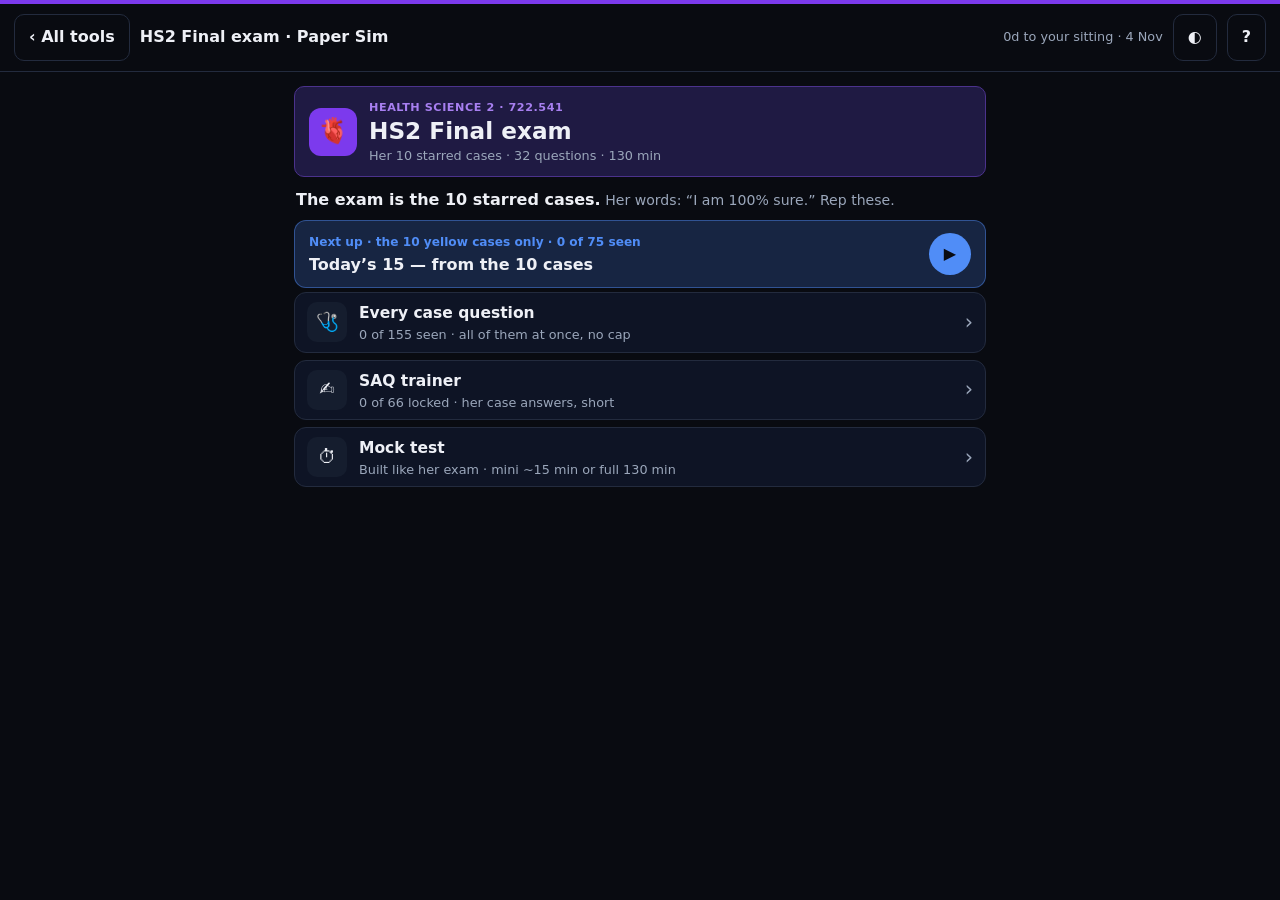
==== index.html @ 28608274 "Header: "‹ All tools" back to the BN2 Study Tools page (jeremyspm.github.io) Top-left on every scree" ====
<!doctype html>
<html lang="en">
<head>
<meta charset="utf-8">
<meta name="viewport" content="width=device-width, initial-scale=1">
<title>HS2 Final · Paper Sim</title>
<meta name="robots" content="noindex,nofollow">
<style>
/* ── estate tokens (house.css contract, dark default) ─────────────── */
:root{
  --bg:hsl(225 33% 5%); --fg:hsl(225 31% 95%); --card:hsl(224 44% 10%);
  --primary:hsl(218 91% 64%); --onprimary:hsl(225 33% 5%);
  --muted:hsl(220 38% 13%); --muted-fg:hsl(218 19% 67%);
  --accent:hsl(219 40% 18%); --danger:hsl(0 84% 60%); --ok:hsl(158 64% 42%);
  --warn:hsl(38 92% 55%); --border:hsl(222 27% 19%); --radius:.625rem;
  --dur:200ms; --ease:cubic-bezier(.4,0,.2,1);
}
:root[data-theme=light]{
  --bg:hsl(214 47% 97%); --fg:hsl(222 47% 11%); --card:hsl(0 0% 100%);
  --onprimary:#fff; --muted:hsl(215 40% 93%); --muted-fg:hsl(220 12% 40%);
  --accent:hsl(216 45% 91%); --border:hsl(215 33% 89%); --warn:hsl(38 92% 40%);
}
*{box-sizing:border-box;min-width:0}
body{margin:0;background:var(--bg);color:var(--fg);
  font:16px/1.55 system-ui,-apple-system,"Segoe UI",Roboto,sans-serif;
  -webkit-text-size-adjust:100%}
header{position:sticky;top:0;z-index:5;background:var(--bg);border-bottom:1px solid var(--border);
  display:flex;align-items:center;gap:10px;padding:10px 14px}
header h1{font-size:1rem;margin:0;flex:1;font-weight:700}
header .d{color:var(--muted-fg);font-size:.8rem;white-space:nowrap}
header .back{text-decoration:none;white-space:nowrap}
/* phone: title over countdown on the left, buttons full height on the right (was one flex row: the title got squeezed to a word per line) */
@media(max-width:560px){
  header{display:grid;grid-template-columns:auto minmax(0,1fr);grid-auto-columns:auto;gap:0 8px;padding:8px 12px}
  header .back{grid-area:1/1/span 2/2}
  header h1{grid-area:1/2;white-space:nowrap;overflow:hidden;text-overflow:ellipsis}
  header .d{grid-area:2/2;white-space:normal;font-size:.76rem;line-height:1.3}
  header .btn{grid-row:1/span 2;padding:8px 10px;min-width:40px}
}
main{max-width:720px;margin:0 auto;padding:14px 14px 90px}
.card{background:var(--card);border:1px solid var(--border);border-radius:var(--radius);
  padding:14px;margin:0 0 12px}
.btn{display:inline-flex;align-items:center;justify-content:center;gap:8px;cursor:pointer;
  border:1px solid var(--border);background:var(--muted);color:var(--fg);
  border-radius:var(--radius);padding:10px 14px;font:inherit;font-weight:600;
  transition:background var(--dur) var(--ease)}
.btn.primary{background:var(--primary);border-color:var(--primary);color:var(--onprimary)}
.btn.ghost{background:transparent}
.btn.wide{width:100%;margin-top:8px}
a.btn{text-decoration:none}
.btn:disabled{opacity:.45;cursor:default}
.door h2{margin:.1rem 0 .3rem;font-size:1.02rem}
.door p{margin:.2rem 0 .6rem;color:var(--muted-fg);font-size:.88rem}
.qlist{display:flex;flex-direction:column;gap:6px;margin-top:8px}
/* a quiz row: tag + name, then count + Learn + Sit as one group that drops to a
   second line at phone width instead of squeezing the name into four lines */
.qrow{display:flex;flex-wrap:wrap;align-items:center;gap:6px 8px;border:1px solid var(--border);
  border-radius:var(--radius);padding:8px 10px;background:var(--muted)}
.qrow b{flex:1 1 150px;font-size:.86rem;font-weight:600}
.qrow .m{color:var(--muted-fg);font-size:.76rem;white-space:nowrap}
.qrow .acts{margin-left:auto;display:flex;gap:6px;align-items:center}
.sysrow{display:flex;gap:6px;flex-wrap:wrap;margin:8px 0 2px}
/* quiz selection: tick any rows (or a whole system) and the bottom bar runs them as one */
.qrow{cursor:pointer}
.qrow.on{border-color:var(--primary);box-shadow:inset 0 0 0 1px var(--primary)}
.qrow>input.pk{flex:0 0 auto;width:18px;height:18px;margin:0;accent-color:var(--primary);cursor:pointer}
.chips{display:flex;flex-wrap:wrap;gap:6px;align-items:center;margin:8px 0 4px;font-size:.8rem;color:var(--muted-fg)}
.chip{border:1px solid var(--border);border-radius:99px;padding:4px 11px;background:transparent;color:var(--fg);
  cursor:pointer;font:inherit;font-size:.8rem;font-weight:600;line-height:1.3}
.chip.on{background:var(--primary);border-color:var(--primary);color:var(--onprimary)}
.footbar .btn.x{flex:0 0 auto}
/* ── focus checklist ─────────────────────────────────────────────────── */
.fhead{display:flex;flex-wrap:wrap;align-items:baseline;gap:6px 10px;margin:2px 0 8px}
.fbar{height:6px;border-radius:99px;background:var(--accent);overflow:hidden;flex:1 1 140px;min-width:120px}
.fbar i{display:block;height:100%;background:var(--ok);transition:width .25s}
.ftier{font-weight:700;font-size:.82rem;margin:14px 0 6px;display:flex;align-items:center;gap:8px}
.ftier b{font-weight:700}
.ftier .fnum{font-weight:400;color:var(--muted-fg)}
.frow{display:flex;gap:9px;align-items:flex-start;padding:8px 10px;margin-bottom:6px;
  border:1px solid var(--border);border-radius:var(--radius);background:var(--muted);
  border-left:3px solid var(--tc,var(--border))}
.frow.on{opacity:.62}
.frow.on .ft{text-decoration:line-through}
.frow>input.fchk{flex:0 0 auto;width:18px;height:18px;margin-top:2px;accent-color:var(--ok);cursor:pointer}
.fbody{flex:1 1 auto;min-width:0}
.fbody>summary{cursor:pointer;list-style:none;display:block}
.fbody>summary::-webkit-details-marker{display:none}
.ft{font-weight:650;font-size:.92rem;display:block}
.fmeta{display:flex;flex-wrap:wrap;gap:4px;margin-top:4px}
.fchip{font-size:.68rem;padding:1px 7px;border-radius:99px;background:var(--accent);color:var(--muted-fg);white-space:nowrap}
.fchip.her{background:hsl(38 92% 55% / .18);color:var(--warn)}
.fchip.tape{background:hsl(0 84% 60% / .16);color:var(--danger)}
.fchip.saq{background:hsl(218 91% 64% / .16);color:var(--primary)}
.fchip.sys{background:transparent;border:1px solid var(--border)}
.fchip.hl{background:hsl(158 64% 42% / .2);color:var(--ok);font-weight:650}
.fchip.rev{background:hsl(158 64% 42% / .12);color:var(--ok)}
.fchip.kh{background:hsl(280 60% 60% / .16);color:hsl(280 70% 72%)}
/* the HS2 Genetics Trainer link on cases 14 and 15 wears that tool's colour */
.fchip.xtool{background:hsl(330 81% 60% / .16);color:hsl(330 81% 70%)}
a.btn.xtool{background:#db2777;border-color:#db2777;color:#fff;text-decoration:none}
.hlans{margin-top:8px;border:1px solid var(--border);border-radius:var(--radius);background:var(--bg);overflow:hidden}
.hlans>summary{cursor:pointer;padding:7px 10px;font-weight:650;font-size:.84rem;color:var(--ok);list-style:none}
.hlans>summary::-webkit-details-marker{display:none}
.hlans .hlbody{padding:0 10px 10px;font-size:.83rem;line-height:1.55;white-space:pre-wrap}
.hlans .hlh{font-weight:700;margin:8px 0 4px;font-size:.8rem;letter-spacing:.02em}
.fdet{font-size:.85rem;line-height:1.5;margin-top:8px;padding-top:8px;border-top:1px solid var(--border)}
.fdet p{margin:0 0 7px}
.fdet .fcap{color:var(--muted-fg)}
.fwhy{font-size:.8rem;line-height:1.5;color:var(--muted-fg);margin:0 0 4px}
@media(max-width:400px){ .ft{font-size:.88rem} .fdet{font-size:.82rem} }
.tag{font-size:.72rem;padding:2px 8px;border-radius:99px;background:var(--accent);color:var(--muted-fg)}
.tag.kh{background:hsl(280 60% 60% / .16);color:hsl(280 70% 72%)}
.khsrc{font-size:.78rem;color:var(--muted-fg);margin:2px 0 6px}
.tag.repro{color:hsl(335 85% 72%)}.tag.gen{color:hsl(268 80% 74%)}.tag.senses{color:hsl(38 92% 62%)}
.tag.cvs{color:hsl(0 84% 70%)}.tag.resp{color:hsl(199 89% 64%)}.tag.lymph{color:hsl(140 55% 58%)}
.tag.ms{color:hsl(28 90% 62%)}.tag.ns{color:hsl(268 80% 74%)}.tag.endo{color:hsl(158 64% 52%)}
.qmod{margin:14px 0 4px;font-size:.78rem;font-weight:700;letter-spacing:.06em;text-transform:uppercase;color:var(--muted-fg)}
.tag.mixed{color:var(--muted-fg)}
/* sitting */
.qhead{display:flex;align-items:center;gap:10px;margin-bottom:8px}
.qhead .n{font-weight:700}
.qhead .timer{margin-left:auto;font-variant-numeric:tabular-nums;color:var(--muted-fg)}
.qhead .timer.low{color:var(--danger);font-weight:700}
.stem{white-space:pre-wrap;margin-bottom:10px}
.stem img,.qimg{max-width:100%;border-radius:8px;background:#fff;display:block;margin:8px 0}
/* structured stem: her paragraphs, lists and table rows survive; a Canvas layout
   table becomes stacked cells at phone width and side-by-side from 560px */
.stem.rich{white-space:normal;line-height:1.5}
.stem.rich p{margin:.4em 0}
.stem.rich ul,.stem.rich ol{margin:.3em 0;padding-left:1.35em}
.stem.rich li{margin:.15em 0}
.stem.rich li>p{margin:.1em 0}
.stem.rich div{margin:.15em 0}
.stem.rich .tbl{display:flex;flex-direction:column;gap:8px;margin:10px 0}
.stem.rich .tr{display:flex;flex-wrap:wrap;gap:8px 14px;border:1px solid var(--border);border-radius:8px;padding:8px 10px;background:var(--muted)}
.stem.rich .td{flex:1 1 220px;min-width:0}
.stem.rich .td>p:first-child{margin-top:0}
.stem.rich .td img{margin:0 0 4px;max-height:280px;width:auto}
.stem.rich img{max-height:520px;width:auto}
.inl{display:inline-block;width:auto;max-width:100%;padding:5px 8px;margin:2px 0;vertical-align:baseline;
  font-size:.95em;border:1px solid var(--primary);background:var(--card);color:var(--fg);border-radius:6px}
input.inl{min-width:7ch}
.inl:focus{outline:2px solid var(--primary);outline-offset:1px}
.opt{display:flex;gap:10px;align-items:flex-start;border:1px solid var(--border);
  border-radius:var(--radius);padding:10px;margin:6px 0;cursor:pointer;background:var(--muted)}
.opt input{margin-top:3px;flex:none}
.opt.sel{border-color:var(--primary);background:var(--accent)}
/* learn mode: a checked question locks and colours itself in place */
.opt.k{border-color:var(--ok);box-shadow:inset 0 0 0 1px var(--ok)}
.opt.x{border-color:var(--danger);box-shadow:inset 0 0 0 1px var(--danger)}
.opt.lock{cursor:default}
.lres{display:flex;flex-wrap:wrap;gap:6px;align-items:center;margin:10px 0 0}
.lres .hint{font-size:.76rem;color:var(--muted-fg)}
.lres .qr-pane{flex-basis:100%;padding:6px 0 0}
.mk .verdict{font-weight:700;margin:0 0 4px}
.mk.right .verdict{color:var(--ok)} .mk.wrong .verdict{color:var(--danger)} .mk.saq{border-color:var(--primary)}
.pip.ok{background:var(--ok);border-color:var(--ok)} .pip.bad{background:var(--danger);border-color:var(--danger)}
.qrow .btn{padding:6px 10px;font-size:.8rem}
.qrow .btn.learn{border-color:var(--primary);color:var(--primary)}
.blankrow{display:flex;flex-direction:column;gap:4px;margin:8px 0}
.blankrow label{font-size:.82rem;color:var(--muted-fg)}
.pickfull{font-size:.8rem;color:var(--muted-fg);padding:0 2px;line-height:1.35}
select,input[type=text],textarea{font:inherit;color:var(--fg);background:var(--muted);
  border:1px solid var(--border);border-radius:8px;padding:9px;width:100%}
textarea{min-height:120px}
.pips{display:flex;gap:3px;flex-wrap:wrap;margin:10px 0 2px}
.pip{width:14px;height:6px;border-radius:3px;background:var(--muted);border:1px solid var(--border)}
.pip.done{background:var(--primary);border-color:var(--primary)}
.pip.cur{outline:2px solid var(--primary);outline-offset:1px}
/* marking */
.mk{border-left:4px solid var(--border);padding-left:10px;margin:14px 0}
.mk.right{border-color:var(--ok)}.mk.wrong{border-color:var(--danger)}
.mk .you{color:var(--muted-fg);font-size:.9rem}
.mk .keyline{color:var(--ok);font-weight:600}
.mk .marks{font-size:.8rem;color:var(--muted-fg)}
.steps label{display:flex;gap:8px;align-items:flex-start;margin:6px 0;cursor:pointer}
.refq{font-size:.85rem;color:var(--muted-fg);margin:8px 0 2px;padding:8px 10px;background:var(--muted);border-radius:8px}
.refq.slide{padding:6px}
.refq.patton{border-left:3px solid var(--primary)}
.refq i{color:var(--fg)}
.slideimg{max-width:100%;background:#fff;border-radius:6px;display:block;margin:0 0 4px}
.keyrows{margin:6px 0}
.krow{font-size:.85rem;padding:3px 0;border-bottom:1px dashed var(--border)}
.krow b{color:var(--ok);font-weight:600}
.krow.kok{opacity:.55}
.kyou{color:var(--danger);font-size:.78rem}
.kref{font-size:.84rem;color:var(--muted-fg);margin:4px 0 6px 14px;padding:6px 10px;background:var(--muted);border-radius:8px;line-height:1.45}
.kref i{color:var(--fg)}
.kref .refsrc{display:inline}
.refsrc{font-size:.74rem;color:var(--muted-fg);opacity:.8}
.vidrow{font-size:.86rem;margin:6px 0}
.vidrow a{font-weight:600}
.askai{padding:3px 10px;font-size:.76rem;margin-top:6px}
.learnrow{padding:7px 12px;font-size:.84rem;margin-top:6px}
.aiwrap{display:flex;flex-wrap:wrap;gap:4px 10px;align-items:center;margin:8px 0 4px}
.aitext{flex-basis:100%;width:100%;min-height:150px;font-size:.78rem;margin-top:6px}
.aisplit{display:flex;flex-wrap:wrap;gap:4px 8px;align-items:center;margin-top:6px}
.aisplit .askai{margin-top:0}
.vclip{margin:.5rem 0}
.vframe{position:relative;aspect-ratio:16/9;width:100%;max-width:460px;background:#000;border-radius:8px;overflow:hidden;cursor:pointer}
.vframe img,.vframe iframe{width:100%;height:100%;display:block;border:0;object-fit:cover}
.vplay{position:absolute;inset:0;margin:auto;width:54px;height:54px;border-radius:50%;background:rgba(20,20,28,.72);color:#fff;border:2px solid #fff;font-size:1.3rem;cursor:pointer;line-height:1}
.vbadge{position:absolute;left:6px;bottom:6px;background:rgba(0,0,0,.8);color:#fff;font-size:.72rem;padding:2px 6px;border-radius:4px;pointer-events:none}
.vmeta{font-size:.82rem;margin-top:5px;display:flex;flex-wrap:wrap;gap:6px 8px;align-items:center}
.vch{font-weight:600}
.vfull{padding:2px 8px;font-size:.74rem}
.rev-ctl{display:flex;gap:12px;align-items:center;flex-wrap:wrap;margin:6px 0 10px;font-size:.85rem}
.rev-ctl .wo{display:flex;gap:6px;align-items:center;cursor:pointer;user-select:none}
.systally{display:flex;flex-wrap:wrap}
.systally .tag{display:inline-block;background:var(--muted);padding:2px 9px;border-radius:11px;margin:2px 5px 2px 0;font-size:.74rem}
.systally .tag.ok{color:var(--ok)}
.qr{border:1px solid var(--muted);border-left-width:4px;border-radius:9px;margin:6px 0;background:var(--card)}
.qr.right{border-left-color:var(--ok)} .qr.partial{border-left-color:var(--warn)} .qr.wrong{border-left-color:var(--danger)} .qr.saq{border-left-color:var(--primary)}
.qr-head{display:flex;gap:10px;align-items:flex-start;padding:9px 11px 7px}
.qr-mk{font-weight:700;font-variant-numeric:tabular-nums;white-space:nowrap;padding:2px 8px;border-radius:6px;font-size:.82rem;background:var(--muted)}
.qr.right .qr-mk{background:var(--ok);color:var(--onprimary)} .qr.partial .qr-mk{background:var(--warn);color:var(--onprimary)} .qr.wrong .qr-mk{background:var(--danger);color:#fff}
.qr-stem{font-size:.9rem;line-height:1.35;flex:1}
.qr-acts{display:flex;flex-wrap:wrap;gap:6px;align-items:center;padding:0 11px 9px}
.qa{padding:3px 11px;font-size:.77rem;border:1px solid var(--muted);border-radius:14px;background:transparent;color:inherit;cursor:pointer}
.qa:hover{border-color:var(--primary)} .qa.on{background:var(--primary);color:var(--onprimary);border-color:var(--primary)}
.qr-pane{padding:2px 11px 11px}
.qr .src{font-size:.72rem;color:var(--primary);margin-right:auto;opacity:.85}
.qr .you{font-size:.8rem;padding:2px 11px 4px;opacity:.85}
.qr .steps{padding:2px 11px 6px}
.score-hero{font-size:2.2rem;font-weight:800;text-align:center;margin:.3rem 0 0}
.score-sub{text-align:center;color:var(--muted-fg);margin:0 0 10px}
/* chart */
.spark{width:100%;height:84px;display:block}
.hist{font-size:.82rem;color:var(--muted-fg)}
.hist td{padding:2px 8px 2px 0}
/* chain warmup */
.chain{display:flex;flex-direction:column;gap:2px;margin:8px 0}
.bead{background:var(--accent);border:1px solid var(--border);border-radius:8px;padding:7px 10px;font-size:.9rem}
.bead.blank{border-style:dashed;color:var(--warn);text-align:center}
.verb{color:var(--muted-fg);font-size:.78rem;padding:0 12px}
.note{border:1px solid var(--border);border-left:4px solid var(--warn);border-radius:8px;
  padding:8px 10px;font-size:.84rem;color:var(--muted-fg);margin:10px 0}
.src{font-size:.75rem;color:var(--muted-fg);margin-top:6px}
dialog{background:var(--card);color:var(--fg);border:1px solid var(--border);
  border-radius:var(--radius);max-width:640px;width:calc(100% - 32px);padding:18px}
dialog::backdrop{background:rgb(0 0 0 / .6)}
h3{margin:14px 0 4px;font-size:.95rem}
.footbar{position:fixed;bottom:0;left:0;right:0;background:var(--bg);
  border-top:1px solid var(--border);padding:10px 14px;display:none;gap:8px;z-index:5}
.footbar.on{display:flex}
.footbar .btn{flex:1}
a{color:var(--primary)}
/* ── home: one screen of row cards, each opening its own screen (was one 14.5-screen scroll) ── */
.hero{display:flex;align-items:center;gap:12px;width:100%;text-align:left;font:inherit;color:var(--fg);cursor:pointer;
  background:color-mix(in srgb,var(--primary) 14%,var(--card));border:1px solid color-mix(in srgb,var(--primary) 45%,transparent);
  border-radius:12px;padding:12px 14px;margin:2px 0 4px}
.hero small{display:block;font-size:.76rem;color:var(--primary);font-weight:650}
.hero b{display:block;font-size:1rem;line-height:1.35;margin-top:2px}
.hero .go{flex:0 0 auto;margin-left:auto;width:42px;height:42px;border-radius:50%;background:var(--primary);color:var(--onprimary);
  display:flex;align-items:center;justify-content:center;font-size:1rem}
.lsec{font-size:.72rem;font-weight:700;letter-spacing:.06em;text-transform:uppercase;color:var(--muted-fg);margin:12px 4px 5px}
.lrow{display:flex;align-items:center;gap:12px;width:100%;text-align:left;font:inherit;color:var(--fg);cursor:pointer;
  background:var(--card);border:1px solid var(--border);border-radius:12px;padding:8px 12px;margin:0 0 7px;
  transition:border-color var(--dur) var(--ease)}
.lrow:hover{border-color:color-mix(in srgb,var(--primary) 55%,var(--border))}
.lic{flex:0 0 40px;height:40px;border-radius:10px;background:var(--muted);display:flex;align-items:center;justify-content:center;font-size:1.15rem}
.ltx{flex:1 1 auto;min-width:0}
.ltx b{display:block;font-size:.97rem;font-weight:650}
.ltx small{display:block;font-size:.8rem;color:var(--muted-fg);line-height:1.35;margin-top:1px}
.lch{flex:0 0 auto;color:var(--muted-fg);font-size:1.3rem;line-height:1}
.shead{display:flex;align-items:center;gap:10px;margin:0 0 12px}
.shead h2{margin:0;font-size:1.1rem;flex:1}
/* the final's stripped home (his pick, 5 Oct 2026): one line saying what the exam is, the three doors that rep it, the rest folded */
.exambar{margin:0 2px 8px;font-size:.88rem;line-height:1.4;color:var(--muted-fg)}
.exambar b{color:var(--fg);font-size:1rem}
.lmore{margin-top:10px}
.lmore>summary{cursor:pointer;list-style:none;display:flex;align-items:center;gap:8px;padding:10px 12px;border-radius:12px;
  border:1px dashed var(--border);color:var(--muted-fg);font-size:.88rem}
.lmore>summary::-webkit-details-marker{display:none}
.lmore>summary::before{content:'▸';transition:transform var(--dur) var(--ease)}
.lmore[open]>summary::before{transform:rotate(90deg)}
.lmore[open]>summary{margin-bottom:4px}
/* the tool's own name and colour (26 Sep 2026): four Paper Sims share one layout, so the title card on home, the stripe
   along the header and the tab icon are what tell them apart. --tool is set from TOOL at load. */
header{border-top:4px solid var(--tool)}
.idcard{display:flex;align-items:center;gap:12px;margin:0 0 12px;padding:12px 14px;border-radius:var(--radius);
  background:color-mix(in srgb,var(--tool) 15%,var(--card));border:1px solid color-mix(in srgb,var(--tool) 45%,var(--border))}
.idic{flex:0 0 48px;height:48px;border-radius:12px;background:var(--tool);display:flex;align-items:center;justify-content:center;font-size:1.55rem}
.idtx{min-width:0}
.idtx small{display:block;font-size:.7rem;font-weight:700;letter-spacing:.05em;text-transform:uppercase;color:color-mix(in srgb,var(--tool) 62%,var(--fg))}
.idtx b{display:block;font-size:1.45rem;line-height:1.15;margin:2px 0 3px;font-weight:800}
.idtx>span{display:block;font-size:.8rem;color:var(--muted-fg);line-height:1.3}
/* phone: the title card and the rows tighten so home still fits one 375x812 screen */
@media(max-width:560px){
  .idcard{padding:9px 12px;gap:10px;margin-bottom:8px}
  .idic{flex-basis:40px;height:40px;border-radius:10px;font-size:1.3rem}
  .idtx b{font-size:1.25rem;margin:1px 0 2px}
  .idtx small,.idtx>span{white-space:nowrap;overflow:hidden;text-overflow:ellipsis}
  .lrow{padding:6px 12px;margin-bottom:5px}
  .lic{flex-basis:36px;height:36px}
  .lsec{margin:8px 4px 4px}
  .hero{padding-top:9px;padding-bottom:9px}
  .bnote{padding:6px 10px;margin-bottom:8px;line-height:1.35}
}
.shead .btn{padding:6px 12px;flex:0 0 auto}
.card .lead{margin:0 0 4px;color:var(--muted-fg);font-size:.9rem;line-height:1.5}
/* each screen's full explanation, folded under its one-line lead (self-explaining, but out of the way) */
.how{margin:0 0 6px}
.how>summary{cursor:pointer;font-size:.82rem;font-weight:650;color:var(--primary);list-style:none;display:inline-block;padding:2px 0}
.how>summary::-webkit-details-marker{display:none}
.how>summary::before{content:'ⓘ '}
.how[open]{border-left:2px solid var(--border);padding-left:10px;margin:4px 0 10px}
.how p{font-size:.86rem;color:var(--muted-fg);margin:.4rem 0}
/* ── written answers: her case questions, learned from a short version (ported from hs2-test3's SAQ Trainer) ── */
.sdoor{border-left:4px solid var(--danger)}
.slist{display:flex;flex-direction:column;gap:6px;margin-top:4px}
.srow{display:flex;flex-wrap:wrap;align-items:center;gap:6px 8px;border:1px solid var(--border);border-radius:var(--radius);
  padding:8px 10px;background:var(--muted);cursor:pointer}
.srow b{flex:1 1 160px;font-size:.86rem;font-weight:600}
.srow .m{color:var(--muted-fg);font-size:.74rem;white-space:nowrap}
.sbadge{font-size:.7rem;padding:1px 8px;border-radius:99px;background:var(--accent);color:var(--muted-fg);white-space:nowrap}
.sbadge.lock{background:hsl(158 64% 42% / .2);color:var(--ok);font-weight:650}
.sbadge.go{background:hsl(38 92% 55% / .18);color:var(--warn)}
#sqBack,.qhead .tag{white-space:nowrap;flex:0 0 auto}
.sstages{display:flex;gap:4px;margin:0 0 12px}
.sstage{flex:1;font:inherit;font-size:.74rem;font-weight:600;padding:5px 2px;border-radius:6px;background:var(--muted);
  color:var(--muted-fg);border:1px solid var(--border);cursor:pointer}
.sstage.on{background:var(--primary);color:var(--onprimary);border-color:var(--primary)}
.sask{font-weight:650;margin:0 0 10px;line-height:1.45}
.shook{border:1px dashed var(--primary);border-radius:8px;padding:8px 10px;font-size:.88rem;margin:10px 0;line-height:1.45}
.ssteps{margin:0 0 6px;padding-left:1.5em}
.ssteps li{margin:7px 0;line-height:1.5}
.ssteps b,.scheck b{color:var(--warn);font-weight:700}
.sprog{display:flex;align-items:center;gap:10px;margin:0 0 6px}
.scheck label{display:flex;gap:9px;align-items:flex-start;margin:9px 0;cursor:pointer;line-height:1.45;font-size:.92rem}
.scheck input{margin-top:3px;width:18px;height:18px;flex:0 0 auto;accent-color:var(--ok)}
.sres{font-size:1.7rem;font-weight:800;text-align:center;margin:.2rem 0}
.syou{white-space:pre-wrap;font-size:.86rem;background:var(--muted);border-radius:8px;padding:8px 10px;margin:6px 0 10px}
.sheet .sheeti{border-top:1px solid var(--border);padding-top:10px;margin-top:12px}
.sheet h3{margin:0 0 4px;display:flex;gap:8px;align-items:baseline;flex-wrap:wrap}
.sgrp{margin:12px 0 0}
.sgq{font-size:.8rem;font-weight:700;color:var(--muted-fg);margin:0 0 2px}
.ssteps.sfacts{margin:0}
.ssteps.sfacts li{margin:4px 0;line-height:1.4}
.sgap{display:block;width:100%;text-align:left;font:inherit;font-size:.9rem;color:var(--muted-fg);background:transparent;
  border:1px dashed var(--primary);border-radius:8px;padding:7px 10px;cursor:pointer;line-height:1.4}
.sgap.open{border-style:solid;color:var(--fg);cursor:default}
.sgap.ok{border:1px solid var(--ok);color:var(--fg);cursor:default}
.sgap.miss{border:1px solid var(--danger);color:var(--fg);cursor:default}
.sgmk{display:flex;gap:6px;margin:5px 0 2px}
.sgmk .btn{flex:1;padding:7px 10px;font-size:.84rem}
.how.sfull{margin-top:14px}
/* a correction line's reason, and the list's sections (her cases, then each module folded) */
.sfix{font-size:.78rem;color:var(--warn);line-height:1.4;margin:2px 0 4px}
.ssec{font-size:.72rem;font-weight:700;letter-spacing:.06em;text-transform:uppercase;color:var(--muted-fg);margin:16px 0 4px}
.smod{margin:8px 0 0;border:1px solid var(--border);border-radius:var(--radius);padding:8px 10px}
.smod>summary{cursor:pointer;font-weight:650;font-size:.88rem}
/* the case scenario, folded above a written question; its figure shows under it */
.scase{margin:0 0 8px}
.scase>summary{cursor:pointer;font-size:.82rem;font-weight:650;color:var(--muted-fg);list-style:none}
.scase>summary::-webkit-details-marker{display:none}
.scase>summary::before{content:'▸ '}
.scase[open]>summary::before{content:'▾ '}
</style>
</head>
<body>
<header>
  <a class="btn ghost back" href="https://jeremyspm.github.io/" title="All the BN2 study tools">‹ All tools</a>
  <h1>HS2 Final exam · Paper Sim</h1>
  <span class="d" id="countdown"></span>
  <button class="btn ghost" id="themeBtn" title="theme">◐</button>
  <button class="btn ghost" id="helpBtn" title="what is this?">?</button>
</header>
<main id="view"></main>
<div class="footbar" id="footbar"></div>
<dialog id="help"></dialog>

<script>
const DATA = {"built":"2026-10-13","stats":{"n":1470,"held":8,"videos":462,"videosReached":323,"videosFill":105,"withVideo":678,"withRef":785,"withHer":552,"withCourse":84,"withPatton":456,"pattonOnly":211,"partQ":255,"partRefs":1082,"withHl":163,"byMod":{"m1":399,"m2":536,"m3":460,"cases":75,"exam":0}},"quizzes":[{"id":"211092","name":"Case Study Formative Test · Modules 1–2","sys":"cases","mod":"cases","n":7},{"id":"case-c6","name":"Exam case 6 · Diabetes","sys":"endo","mod":"cases","n":11},{"id":"case-c14","name":"Exam case 14 · RG colour blindness","sys":"gen","mod":"cases","n":4},{"id":"case-c15","name":"Exam case 15 · Genetic diseases","sys":"gen","mod":"cases","n":1},{"id":"rg-2024","name":"Her RG colour-blindness quiz (2024, read off her recorded session)","sys":"gen","mod":"cases","n":2},{"id":"case-c2","name":"Exam case 2 · The aftereffects of lymph node removal","sys":"lymph","mod":"cases","n":3},{"id":"case-c8","name":"Exam case 8 · Joints and arthritis","sys":"ms","mod":"cases","n":11},{"id":"case-c10","name":"Exam case 10 · Stroke and the brain","sys":"ns","mod":"cases","n":2},{"id":"case-c9","name":"Exam case 9 · Neurotransmitters and the brain","sys":"ns","mod":"cases","n":7},{"id":"case-c13","name":"Exam case 13 · Fertility","sys":"repro","mod":"cases","n":7},{"id":"case-c3","name":"Exam case 3 · Asthma","sys":"resp","mod":"cases","n":9},{"id":"case-c4","name":"Exam case 4 · Panic attacks","sys":"resp","mod":"cases","n":11},{"id":"rev-exam","name":"Her exam revision deck (for the final)","sys":"mixed","mod":"exam","n":33},{"id":"kahoot-exam","name":"Her exam revision Kahoot (\"Exam revision BN2\")","sys":"mixed","mod":"exam","n":49,"kh":1},{"id":"211141","name":"CVS Homeostasis (30 mk)","sys":"cvs","n":6,"mod":"m1"},{"id":"211111","name":"CVS Lab Review (SAQ, student-marked)","sys":"cvs","n":11,"mod":"m1"},{"id":"211012","name":"CVS Review: SAQ & MC (35 mk)","sys":"cvs","n":29,"mod":"m1"},{"id":"211088","name":"CVS: Fill the Blanks","sys":"cvs","n":1,"mod":"m1"},{"id":"210992","name":"CVS1: Blood Vessels","sys":"cvs","n":12,"mod":"m1"},{"id":"211076","name":"CVS2 Mix & Match: Heart & Valves","sys":"cvs","n":9,"mod":"m1"},{"id":"211057","name":"CVS2: The Heart (25 mk)","sys":"cvs","n":30,"mod":"m1"},{"id":"211004","name":"CVS3: Cardiac Conduction & ECG","sys":"cvs","n":8,"mod":"m1"},{"id":"212647","name":"CVS4: Blood Pressure","sys":"cvs","n":19,"mod":"m1"},{"id":"211002","name":"Heart Anatomy (40 mk)","sys":"cvs","n":33,"mod":"m1"},{"id":"212709","name":"Heart Coverings & Structures (SAQ)","sys":"cvs","n":9,"mod":"m1"},{"id":"211124","name":"Heart Overview (MC)","sys":"cvs","n":12,"mod":"m1"},{"id":"211021","name":"Practice Lab 1: SAQ & MC (20 mk)","sys":"cvs","n":21,"mod":"m1"},{"id":"211143","name":"Shock Quiz","sys":"cvs","n":9,"mod":"m1"},{"id":"211019","name":"Fluid, Electrolyte & Fluid Balance (SAQ & MC)","sys":"lymph","n":7,"mod":"m1"},{"id":"211013","name":"Lymphatic: Diseases & Terminology","sys":"lymph","n":8,"mod":"m1"},{"id":"211102","name":"Module 1 Formative (50 mk)","sys":"mixed","n":15,"mod":"m1"},{"id":"211003","name":"Airways, Baro- & Chemoreceptors","sys":"resp","n":18,"mod":"m1"},{"id":"211070","name":"Practice Lab 2: SAQ & MC (10 mk)","sys":"resp","n":11,"mod":"m1"},{"id":"211144","name":"Resp: Basic Anatomy","sys":"resp","n":20,"mod":"m1"},{"id":"211101","name":"Resp: Basic Physiology","sys":"resp","n":26,"mod":"m1"},{"id":"211039","name":"Resp: Gas Laws","sys":"resp","n":20,"mod":"m1"},{"id":"211085","name":"Respiration: Blood Carrying Gases","sys":"resp","n":13,"mod":"m1"},{"id":"211010","name":"Respiratory Practice Test (20 mk)","sys":"resp","n":22,"mod":"m1"},{"id":"211067","name":"Respiratory Pre-Lab (SAQ & MC)","sys":"resp","n":4,"mod":"m1"},{"id":"211920","name":"Respiratory SAQ (20 mk)","sys":"resp","n":3,"mod":"m1"},{"id":"211026","name":"Respiratory Terminology","sys":"resp","n":2,"mod":"m1"},{"id":"211031","name":"Diencephalon & Endocrine","sys":"endo","n":3,"mod":"m2"},{"id":"211126","name":"Endocrine 2 (MC)","sys":"endo","n":20,"mod":"m2"},{"id":"211055","name":"Endocrine System (SAQ)","sys":"endo","n":10,"mod":"m2"},{"id":"211073","name":"Formative: Endocrine (MC)","sys":"endo","n":20,"mod":"m2"},{"id":"211112","name":"Formative: Endocrine System","sys":"endo","n":1,"mod":"m2"},{"id":"211007","name":"Hormones & Functions","sys":"endo","n":6,"mod":"m2"},{"id":"211063","name":"Insulin, Glucagon & Blood Sugar","sys":"endo","n":10,"mod":"m2"},{"id":"211018","name":"Regulating Blood Sugar (SAQ)","sys":"endo","n":10,"mod":"m2"},{"id":"211119","name":"Module 2 Formative (55 mk)","sys":"mixed","n":37,"mod":"m2"},{"id":"210998","name":"Module 2 Formative 2 (35 mk)","sys":"mixed","n":23,"mod":"m2"},{"id":"211023","name":"Module 2: MS & NS","sys":"mixed","n":26,"mod":"m2"},{"id":"211032","name":"Module Review A","sys":"mixed","n":34,"mod":"m2"},{"id":"211028","name":"Revision: Biggest, Smallest, Oddest","sys":"mixed","n":31,"mod":"m2"},{"id":"211060","name":"Bones, Joints & Muscles","sys":"ms","n":30,"mod":"m2"},{"id":"211125","name":"Formative: Bone Growth","sys":"ms","n":13,"mod":"m2"},{"id":"210997","name":"Formative: General Bones","sys":"ms","n":22,"mod":"m2"},{"id":"211051","name":"Lab 3: Bony Markings","sys":"ms","n":4,"mod":"m2"},{"id":"211033","name":"Lab 3: MS SAQ","sys":"ms","n":7,"mod":"m2"},{"id":"211037","name":"Labeling Muscles & Bones","sys":"ms","n":4,"mod":"m2"},{"id":"211056","name":"Levers & Energy in Muscles","sys":"ms","n":6,"mod":"m2"},{"id":"211046","name":"MS Overview Quiz","sys":"ms","n":28,"mod":"m2"},{"id":"213199","name":"MS: Find the Errors","sys":"ms","n":1,"mod":"m2"},{"id":"211133","name":"MS: Muscles","sys":"ms","n":17,"mod":"m2"},{"id":"211052","name":"Muscles","sys":"ms","n":3,"mod":"m2"},{"id":"211078","name":"Skeleton, Muscles & Energy","sys":"ms","n":16,"mod":"m2"},{"id":"211044","name":"Autonomic NS Practice","sys":"ns","n":10,"mod":"m2"},{"id":"211103","name":"Brain Parts","sys":"ns","n":3,"mod":"m2"},{"id":"210996","name":"CNS Practice Test","sys":"ns","n":12,"mod":"m2"},{"id":"211080","name":"Fundamentals of the NS","sys":"ns","n":20,"mod":"m2"},{"id":"211129","name":"Neuron, AP & Synapse","sys":"ns","n":11,"mod":"m2"},{"id":"211115","name":"Neurons & the NS","sys":"ns","n":16,"mod":"m2"},{"id":"213444","name":"Peripheral Nervous System","sys":"ns","n":10,"mod":"m2"},{"id":"211097","name":"Practice Lab 4 (NS)","sys":"ns","n":8,"mod":"m2"},{"id":"211093","name":"Protection of the NS","sys":"ns","n":13,"mod":"m2"},{"id":"211042","name":"The Brain & Stroke","sys":"ns","n":21,"mod":"m2"},{"id":"211135","name":"Co- & Incomplete Dominance, Polygenic, Karyotypes","sys":"gen","n":10,"mod":"m3"},{"id":"211091","name":"Formative: Genetic Exercises","sys":"gen","n":21,"mod":"m3"},{"id":"211029","name":"Formative: Genetics MC","sys":"gen","n":25,"mod":"m3"},{"id":"211062","name":"Formative: Genetics Vocabulary","sys":"gen","n":19,"mod":"m3"},{"id":"211041","name":"Formative: Genotypes & Phenotypes","sys":"gen","n":21,"mod":"m3"},{"id":"211087","name":"Genetics Basics & Punnett Squares","sys":"gen","n":21,"mod":"m3"},{"id":"211114","name":"Genetics Terms","sys":"gen","n":16,"mod":"m3"},{"id":"deck-gen24","name":"Her genetics deck: worked examples","sys":"gen","n":7,"mod":"m3"},{"id":"211086","name":"Karyotypes & Pedigree Review","sys":"gen","n":16,"mod":"m3"},{"id":"211017","name":"Patterns of Inheritance","sys":"gen","n":25,"mod":"m3"},{"id":"211053","name":"Pedigree Charts","sys":"gen","n":9,"mod":"m3"},{"id":"211014","name":"Pedigree Pop Quiz","sys":"gen","n":10,"mod":"m3"},{"id":"211120","name":"Revision: SS, Genetics & Reproduction","sys":"mixed","n":31,"mod":"m3"},{"id":"211104","name":"SAQ, student-marked: Genetics, SS & Repro","sys":"mixed","n":20,"mod":"m3"},{"id":"211084","name":"Case 11: Lactation (12 mk)","sys":"repro","n":7,"mod":"m3"},{"id":"211050","name":"Cases: Fertility Quiz","sys":"repro","n":10,"mod":"m3"},{"id":"211054","name":"Formative: Female Reproduction","sys":"repro","n":14,"mod":"m3"},{"id":"211071","name":"Formative: Male Reproduction","sys":"repro","n":25,"mod":"m3"},{"id":"210994","name":"Reproduction MC (30 mk)","sys":"repro","n":27,"mod":"m3"},{"id":"211100","name":"Formative: Special Senses (21 mk)","sys":"senses","n":21,"mod":"m3"},{"id":"211011","name":"Formative: Special Senses (diagrams)","sys":"senses","n":16,"mod":"m3"},{"id":"ws-senses","name":"Her eye & ear worksheet (her answers)","sys":"senses","n":13,"mod":"m3"},{"id":"211121","name":"Light & Sound","sys":"senses","n":17,"mod":"m3"},{"id":"211123","name":"SAQ: Light & Sound","sys":"senses","n":10,"mod":"m3"},{"id":"211022","name":"Sound and Hearing","sys":"senses","n":12,"mod":"m3"},{"id":"211094","name":"The Eye","sys":"senses","n":6,"mod":"m3"}],"questions":[{"id":"q51e1763fe8","quiz":"211092","sys":"cases","mod":"cases","pts":4,"q":"1. B is pointing towards a vesicle containing [ Select ] . 2. E shows [ Select ] . 3. The transport process moving neurotransmitters into the synaptic cleft is [ Select ] and over the synaptic cleft is [ Select ] .","imgs":["HS2DATA-bb4c6771e032d69a.png"],"qh":"<p>[[IMG:HS2DATA-bb4c6771e032d69a.png]]</p> <p>1. B is pointing towards a vesicle containing [[BLANK:0]].</p> <p>2. E shows [[BLANK:1]].</p> <p>3. The transport process moving neurotransmitters into the synaptic cleft is [[BLANK:2]] and over the synaptic cleft is [[BLANK:3]].</p>","qt":"1. B is pointing towards a vesicle containing ____. 2. E shows ____. 3. The transport process moving neurotransmitters into the synaptic cleft is ____ and over the synaptic cleft is ____.","type":"cloze","bk":"dd","blanks":[{"label":"Answer 1:","options":["Neurotransmitters such as serotonin, epinephrine or dopamine","Hormones such as epinephrine, glucagon or insulin","Hormones that excite or inhibit the post synaptic neurons","Enzymes such as maltase, sucrase or amilase"],"correct":"Neurotransmitters such as serotonin, epinephrine or dopamine","ctx":"…B is pointing towards a vesicle containing"},{"label":"Answer 2:","options":["A receptor on the pre synaptic membrane","An axon terminal","A receptor on the post synaptic membrane","A channel for recycling of neurotransmitters"],"correct":"A receptor on the post synaptic membrane","ctx":"2. E shows"},{"label":"Answer 3:","options":["osmosis","facilitated diffusion","endocytosis","exocytosis","simple diffusion"],"correct":"exocytosis","ctx":"…moving neurotransmitters into the synaptic cleft is"},{"label":"Answer 4:","options":["osmosis","exocytosis","filtration","Facilitated diffusion","Simple diffusion"],"correct":"Simple diffusion","ctx":"…___ and over the synaptic cleft is"}]},{"id":"q6b7acb1469","quiz":"211092","sys":"cases","mod":"cases","pts":8,"q":"1. Judgment, reasoning, and impulse control can be improved by developing the area [ Select ] which is known as the [ Select ] . 2. Injury to this area [ Select ] affects one's ability to produce speech that others can understand. It is known as [ Select ] . 3. Injury to this area [ Select ] affects one's ability to make sense of sounds in your environment. It is known as the [ Select ] . 4. Injury to this area [ Select ] affects one's ability to control voluntary movements. It is known as the [ Select ] .","imgs":["HS2DATA-232dda47c8196384.png"],"qh":"<p>[[IMG:HS2DATA-232dda47c8196384.png]]</p> <p>1. Judgment, reasoning, and impulse control can be improved by developing the area [[BLANK:0]] which is known as the [[BLANK:1]].</p> <p>2. Injury to this area [[BLANK:2]] affects one's ability to produce speech that others can understand. It is known as [[BLANK:3]].</p> <p>3. Injury to this area [[BLANK:4]] affects one's ability to make sense of sounds in your environment. It is known as the [[BLANK:5]].</p> <p>4. Injury to this area [[BLANK:6]] affects one's ability to control voluntary movements. It is known as the [[BLANK:7]].</p>","qt":"1. Judgment, reasoning, and impulse control can be improved by developing the area ____ which is known as the ____. 2. Injury to this area ____ affects one's ability to produce speech that others can understand. It is known as ____. 3. Injury to this area ____ affects one's ability to make sense of sounds in your environment. It is known as the ____. 4. Injury to this area ____ affects one's ability to control voluntary movements. It is known as the ____.","type":"cloze","bk":"dd","blanks":[{"label":"Answer 1:","options":["D","B","C","A"],"correct":"A","ctx":"…can be improved by developing the area"},{"label":"Answer 2:","options":["Temporal lobe","Prefrontal cortex","Parietal lobe","Frontal lobe"],"correct":"Prefrontal cortex","ctx":"…area ___ which is known as the"},{"label":"Answer 3:","options":["E","D","B","F"],"correct":"B","ctx":"2. Injury to this area"},{"label":"Answer 4:","options":["Wernicicke's area","Sensorimotor area","Draco's area","Broca's area"],"correct":"Broca's area","ctx":"…others can understand. It is known as"},{"label":"Answer 5:","options":["G","B","E","F"],"correct":"E","ctx":"3. Injury to this area"},{"label":"Answer 6:","options":["Primary auditory cortex","Primary visual cortex","Primary motor cortex","Secondary auditory cortex"],"correct":"Primary auditory cortex","ctx":"…your environment. It is known as the"},{"label":"Answer 7:","options":["F","C","D","E"],"correct":"C","ctx":"4. Injury to this area"},{"label":"Answer 8:","options":["Wernicke's area","primary motor cortex","primary sensory cortex","Broca's area"],"correct":"primary motor cortex","ctx":"…voluntary movements. It is known as the"}]},{"id":"q2c0b3dca7c","quiz":"211092","sys":"cases","mod":"cases","pts":6,"q":"1. The part labeled B in the diagram is known as [ Select ] and is responsible for [ Select ] the joint. 2. The part labeled G in the diagram is known as [ Select ] and is NOT responsible for [ Select ] the joint. 3. The labeled part that is affected primarily by arthritis is labelled [ Select ] . Osteoarthritis occurs most often in [ Select ] .","imgs":["HS2DATA-2fd796e4e30851c4.png"],"qh":"<p>[[IMG:HS2DATA-2fd796e4e30851c4.png]]</p> <p>1. The part labeled B in the diagram is known as [[BLANK:0]] and is responsible for [[BLANK:1]] the joint.</p> <p>2. The part labeled G in the diagram is known as [[BLANK:2]] and is NOT responsible for [[BLANK:3]] the joint.</p> <p>3. The labeled part that is affected primarily by arthritis is labelled [[BLANK:4]]. Osteoarthritis occurs most often in [[BLANK:5]].</p>","qt":"1. The part labeled B in the diagram is known as ____ and is responsible for ____ the joint. 2. The part labeled G in the diagram is known as ____ and is NOT responsible for ____ the joint. 3. The labeled part that is affected primarily by arthritis is labelled ____. Osteoarthritis occurs most often in ____.","type":"cloze","bk":"dd","blanks":[{"label":"Answer 1:","options":["joint capsule","synovial fluid","ligament","synovial membrane"],"correct":"synovial fluid","ctx":"…B in the diagram is known as"},{"label":"Answer 2:","options":["feeding the bone","lubricating","stabilising","strenthening"],"correct":"lubricating","ctx":"…known as ___ and is responsible for"},{"label":"Answer 3:","options":["fibrous cartilage","elastic cartilage","bony cartilage","hyaline cartilage"],"correct":"hyaline cartilage","ctx":"…G in the diagram is known as"},{"label":"Answer 4:","options":["absorbing shock","secreting synovial fluid","protecting the bone","making joint surfaces smooth"],"correct":"secreting synovial fluid","ctx":"…as ___ and is NOT responsible for"},{"label":"Answer 5:","options":["C","G","D","F"],"correct":"G","ctx":"…is affected primarily by arthritis is labelled"},{"label":"Answer 6:","options":["elderly because of wear and tear","younger people because of autoimmune conditions","younger people because of  wear and tear","elderly because of autoimmune conditions"],"correct":"elderly because of wear and tear","ctx":"…___ . Osteoarthritis occurs most often in"}]},{"id":"q801b095ea3","quiz":"211092","sys":"cases","mod":"cases","pts":6,"q":"*Insulin's role in the liver is to stimulate it to stimulate [ Select ] . *Insulin's role in the muscle cells is to stimulate them to [ Select ] . *Insulin's role in the fat tissue is to stimulate [ Select ] . Gluconeogenesis and glycogenolysis are stimulated by the hormone (s) [ Select ] . Glycogenesis is stimulated by the hormone [ Select ] . Glycogenolysis is stimulated by the hormone [ Select ] .","imgs":["HS2DATA-b415a280511ea2ce.png"],"qh":"<p>[[IMG:HS2DATA-b415a280511ea2ce.png]]</p> <ol><li>*Insulin's role in the liver is to stimulate it to stimulate [[BLANK:0]].</li> <li>*Insulin's role in the muscle cells is to stimulate them to [[BLANK:1]].</li> <li>*Insulin's role in the fat tissue is to stimulate [[BLANK:2]].</li> <li>Gluconeogenesis and glycogenolysis are stimulated by the hormone (s) [[BLANK:3]].</li> <li>Glycogenesis is stimulated by the hormone [[BLANK:4]].</li> <li>Glycogenolysis is stimulated by the hormone [[BLANK:5]].</li></ol>","qt":"*Insulin's role in the liver is to stimulate it to stimulate ____. *Insulin's role in the muscle cells is to stimulate them to ____. *Insulin's role in the fat tissue is to stimulate ____. Gluconeogenesis and glycogenolysis are stimulated by the hormone (s) ____. Glycogenesis is stimulated by the hormone ____. Glycogenolysis is stimulated by the hormone ____.","type":"cloze","bk":"dd","blanks":[{"label":"Answer 1:","options":["form glucose from amino acids and fats","to form steroids","convert glycogen to glucose.","convert glucose to glycogen"],"correct":"convert glucose to glycogen","ctx":"…liver is to stimulate it to stimulate"},{"label":"Answer 2:","options":["start the cascade of reactions that would lead to insulin uptake","insert GLUT 4 receptors into the membrane to facilitate glucose uptake","open up their cytoplasm for glucose uptake","convert glucose to glycogen"],"correct":"insert GLUT 4 receptors into the membrane to facilitate glucose uptake","ctx":"…muscle cells is to stimulate them to"},{"label":"Answer 3:","options":["oxidation of lipids","lipolysis","lipogenesis"],"correct":"lipogenesis","ctx":"…in the fat tissue is to stimulate"},{"label":"Answer 4:","options":["parathyroid hormone","glucagon and epinephrine","calcitonin and thyroxine","insulin and glucagon"],"correct":"glucagon and epinephrine","ctx":"…glycogenolysis are stimulated by the hormone (s)"},{"label":"Answer 5:","options":["glucagon","lipase","glycogen","insulin"],"correct":"insulin","ctx":"Glycogenesis is stimulated by the hormone"},{"label":"Answer 6:","options":["insulin","glucagon","glycolysis"],"correct":"glucagon","ctx":"Glycogenolysis is stimulated by the hormone"}]},{"id":"q6f4168df8a","quiz":"211092","sys":"cases","mod":"cases","pts":3,"q":"The role of the axillary lymph nodes in the spread of cancer is [ Select ] . The Spread of cancer is known as [a], so if cancerous cells detach themselves from their origin (for tumor for example), and get into the lymphatic system they could potentially get to any part of the body. Checking the armpit lymph nodes, since the breast drains to them, can give an indication of whether cancer has spread. If they have no cancer cells, it shows that the cancer is [ Select ] . The swelling in Mary's right arm after mastectomy is a sign that [ Select ] .","imgs":["HS2DATA-668c28e1b4368fa2.png"],"qh":"<ol><li>The role of the axillary lymph nodes in the spread of cancer is [[BLANK:0]].</li></ol> <p>The Spread of cancer is known as [a], so if cancerous cells detach themselves from their origin (for tumor for example), and get into the lymphatic system they could potentially get to any part of the body. Checking the armpit lymph nodes, since the breast drains to them, can give an indication of whether cancer has spread. If they have no cancer cells, it shows that the cancer is [[BLANK:1]].</p> <p>The swelling in Mary's right arm after mastectomy is a sign that [[BLANK:2]].</p> <p><strong> [[IMG:HS2DATA-668c28e1b4368fa2.png]]</strong></p>","qt":"The role of the axillary lymph nodes in the spread of cancer is ____. The Spread of cancer is known as [a], so if cancerous cells detach themselves from their origin (for tumor for example), and get into the lymphatic system they could potentially get to any part of the body. Checking the armpit lymph nodes, since the breast drains to them, can give an indication of whether cancer has spread. If they have no cancer cells, it shows that the cancer is ____. The swelling in Mary's right arm after mastectomy is a sign that ____.","type":"cloze","bk":"dd","blanks":[{"label":"Answer 1:","options":["epigenetic","epistasis","mutated","metastasis"],"correct":"metastasis","ctx":"…nodes in the spread of cancer is"},{"label":"Answer 2:","options":["limited to the breast","not as aggressive","aggressive"],"correct":"limited to the breast","ctx":"…cells, it shows that the cancer is"},{"label":"Answer 3:","options":["she is drinking too much fluid","the cancer has spread","more lymph than usual is spreading from the arm","the lymph drainage is hampered by the surgery"],"correct":"the lymph drainage is hampered by the surgery","ctx":"…arm after mastectomy is a sign that"}]},{"id":"qa9d89d6a7d","quiz":"211092","sys":"cases","mod":"cases","pts":4,"q":"The term used to describe difficulty breathing is [ Select ] . The best answer would be: Ane’s breathing is made difficult because asthma makes the bronchi and bronchiole become obstructed by [ Select ] . An inhaler helps during an asthma attack because it makes the airways [ Select ] . One mechanism that the body uses to keep dust and small particles out of the lungs and formed by the pseudostratified columnar epithelium lining of the airways is the [ Select ] .","imgs":["HS2DATA-0e88b38bdc2cc23c.png"],"qh":"<p>[[IMG:HS2DATA-0e88b38bdc2cc23c.png]]</p> <ol><li>The term used to describe difficulty breathing is [[BLANK:0]].</li> <li>The best answer would be: Ane’s breathing is made difficult because asthma makes the bronchi and bronchiole become obstructed by [[BLANK:1]].</li> <li>An inhaler helps during an asthma attack because it makes the airways [[BLANK:2]].</li> <li>One mechanism that the body uses to keep dust and small particles out of the lungs and formed by the pseudostratified columnar epithelium lining of the airways is the [[BLANK:3]].</li></ol>","qt":"The term used to describe difficulty breathing is ____. The best answer would be: Ane’s breathing is made difficult because asthma makes the bronchi and bronchiole become obstructed by ____. An inhaler helps during an asthma attack because it makes the airways ____. One mechanism that the body uses to keep dust and small particles out of the lungs and formed by the pseudostratified columnar epithelium lining of the airways is the ____.","type":"cloze","bk":"dd","blanks":[{"label":"Answer 1:","options":["dyspnea","eupnoea","hyperventilation","hypoventilation"],"correct":"dyspnea","ctx":"…term used to describe difficulty breathing is"},{"label":"Answer 2:","options":["cartilage rings collapsing","the trachealis muscle contracting","excessive mucus prodction","swelling","swelling and mucus accumulation"],"correct":"swelling and mucus accumulation","ctx":"…the bronchi and bronchiole become obstructed by"},{"label":"Answer 3:","options":["constrict","dilate"],"correct":"dilate","ctx":"…asthma attack because it makes the airways"},{"label":"Answer 4:","options":["muco-ciliary escalator","hairs in the nostrils","sensitive carina","trachealis muscle"],"correct":"muco-ciliary escalator","ctx":"…epithelium lining of the airways is the"}]},{"id":"q94874f4ef3","quiz":"211092","sys":"cases","mod":"cases","pts":13,"q":"3.1 3.2 3.3 3.4 A person who did not take any alcohol or drugs behaved like a drunk person after a motor accident. He was immediately tested for blood alcohol but the test came back negative. The brain part that could have been damaged is the cerebellum. A person breathes strangely after trauma to his head. The breathing is characterised by: • Prolonged, gasping inspirations • A pause at full inspiration • Inadequate or brief expiration The doctor in the ER suspects injury to the Pons because that is where the apneustic centre controlling the length of inspiration is situated. A person breathes strangely after falling down the stairs and resulting in trauma to his head. The breathing is characterised by: • Very slow breathing (bradypnea) • Shallow, ineffective breaths • Poor response to high CO₂ or low O₂ levels. The neurologist in the ER suspects partial injury to the Medulla Oblongata because it contains the pacemaker of the respiratory system. A person behaves strangely after a high speed motorbike accident. • Her left-and right- hand act independently • She has difficulty coordinating tasks where her hands must work together (e.g., tying shoelaces), • Her one hand behaves “unexpectedly” or in conflict with the other (alien hand phenomenon). The ER staff suspects injury to the corpus callosum . Where in this image is the Cerebellum situated? Guided answer -use labelled parts where possible: The cerebellum is situated directly posterior of the , directly inferior of the , directly superior of the . Where in this image is the Pons situated? Guided answer -use labelled parts where possible: The Pons is situated on the side of the brain stem, directly inferior of the where the is labelled, directly superior of the unlabelled and directly anterior of the . Where in this image is the Medulla oblongata situated? Guided answer -use labelled parts where possible: The Medulla oblongata is situated directly anterior of the , directly inferior of the unlabelled . Where in this image is the corpus callosum located? Guided answer -use labelled parts where possible: The Corpus callosum is situated directly superior of the anteriorly and, directly superior of the labelled posteriorly. It is inferior of the unlabelled .","imgs":["HS2DATA-1b8db19d94624658.png"],"qh":"<div class=\"tbl\"><div class=\"tr\"><div class=\"td\"><p>3.1</p></div> <div class=\"td\"><p>3.2</p></div> <div class=\"td\"><p>3.3</p></div> <div class=\"td\"><p>3.4</p></div></div> <div class=\"tr\"><div class=\"td\"><p>A person who did not take any alcohol or drugs behaved like a drunk person after a motor accident. He was immediately tested for blood alcohol but the test came back negative.</p> <p>The brain part that could have been damaged is the cerebellum.</p></div> <div class=\"td\"><p>A person breathes strangely after trauma to his head. The breathing is characterised by:<br>• Prolonged, gasping inspirations<br>• A pause at full inspiration<br>• Inadequate or brief expiration</p> <p>The doctor in the ER suspects injury to the Pons because that is where the apneustic centre controlling the length of inspiration is situated.</p></div> <div class=\"td\"><p>A person breathes strangely after falling down the stairs and resulting in trauma to his head. The breathing is characterised by:</p> <p>• Very slow breathing (bradypnea)<br>• Shallow, ineffective breaths<br>• Poor response to high CO₂ or low O₂ levels.<br>The neurologist in the ER suspects partial injury to the Medulla<br>Oblongata because it contains the pacemaker of the respiratory system.</p></div> <div class=\"td\"><p>A person behaves strangely after a high speed motorbike accident.</p> <p>• Her left-and right- hand act independently<br>• She has difficulty coordinating tasks where her hands must work together (e.g., tying shoelaces),<br>• Her one hand behaves “unexpectedly” or in conflict with the other (alien hand phenomenon).</p> <p>The ER staff suspects injury to the <strong>corpus callosum</strong>.</p></div></div> <div class=\"tr\"><div class=\"td\"><p>Where in this image is the <strong>Cerebellum</strong> situated?</p> <p><em>Guided answer -use labelled parts where possible:</em></p> <p><em>The cerebellum is situated directly posterior of the </em><em>[[BLANK:0]], directly inferior of the [[BLANK:1]], directly superior </em><em>of the [[BLANK:2]].</em></p></div> <div class=\"td\"><p>Where in this image is the <strong>Pons</strong> situated?</p> <p><em>Guided answer -use labelled parts where possible:</em></p> <p><em>The Pons is situated on the [[BLANK:3]] side of the brain stem, directly inferior of the [[BLANK:4]] where the [[BLANK:5]] is labelled, directly superior of the unlabelled [[BLANK:6]] and directly anterior of the [[BLANK:7]].</em></p></div> <div class=\"td\"><p>Where in this image is the <strong>Medulla oblongata </strong>situated?<br>Guided answer -use labelled parts where possible:</p> <p>The Medulla oblongata is situated directly anterior of the [[BLANK:8]], directly inferior of the unlabelled [[BLANK:9]].</p></div> <div class=\"td\"><p>Where in this image is the<strong> corpus callosum</strong> located?<br><em>Guided answer -use labelled parts where possible:</em></p> <p><em>The Corpus callosum is situated directly superior of the </em><em>[[BLANK:10]] anteriorly and, directly superior of the labelled </em><em>[[BLANK:11]] posteriorly. It is inferior of the </em><em>unlabelled [[BLANK:12]].</em></p></div></div> <div class=\"tr\"><div class=\"td\"><p>[[IMG:HS2DATA-1b8db19d94624658.png]]</p></div></div></div>","qt":"3.1 3.2 3.3 3.4 A person who did not take any alcohol or drugs behaved like a drunk person after a motor accident. He was immediately tested for blood alcohol but the test came back negative. The brain part that could have been damaged is the cerebellum. A person breathes strangely after trauma to his head. The breathing is characterised by: • Prolonged, gasping inspirations • A pause at full inspiration • Inadequate or brief expiration The doctor in the ER suspects injury to the Pons because that is where the apneustic centre controlling the length of inspiration is situated. A person breathes strangely after falling down the stairs and resulting in trauma to his head. The breathing is characterised by: • Very slow breathing (bradypnea) • Shallow, ineffective breaths • Poor response to high CO₂ or low O₂ levels. The neurologist in the ER suspects partial injury to the Medulla Oblongata because it contains the pacemaker of the respiratory system. A person behaves strangely after a high speed motorbike accident. • Her left-and right- hand act independently • She has difficulty coordinating tasks where her hands must work together (e.g., tying shoelaces), • Her one hand behaves “unexpectedly” or in conflict with the other (alien hand phenomenon). The ER staff suspects injury to the corpus callosum. Where in this image is the Cerebellum situated? Guided answer -use labelled parts where possible: The cerebellum is situated directly posterior of the ____, directly inferior of the ____, directly superior of the ____. Where in this image is the Pons situated? Guided answer -use labelled parts where possible: The Pons is situated on the ____ side of the brain stem, directly inferior of the ____ where the ____ is labelled, directly superior of the unlabelled ____ and directly anterior of the ____. Where in this image is the Medulla oblongata situated? Guided answer -use labelled parts where possible: The Medulla oblongata is situated directly anterior of the ____, directly inferior of the unlabelled ____. Where in this image is the corpus callosum located? Guided answer -use labelled parts where possible: The Corpus callosum is situated directly superior of the ____ anteriorly and, directly superior of the labelled ____ posteriorly. It is inferior of the unlabelled ____.","type":"cloze","bk":"fib","blanks":[{"label":"Answer 1:","options":["4th ventricle","fourth ventricle"],"correct":"fourth ventricle","ctx":"…cerebellum is situated directly posterior of the"},{"label":"Answer 2:","options":["inferior colliculus"],"correct":"inferior colliculus","ctx":"…the ___ , directly inferior of the"},{"label":"Answer 3:","options":["reticular formation"],"correct":"reticular formation","ctx":"…the ___ , directly superior of the"},{"label":"Answer 4:","options":["anterior"],"correct":"anterior","ctx":"The Pons is situated on the"},{"label":"Answer 5:","options":["mid brain"],"correct":"mid brain","ctx":"…the brain stem, directly inferior of the"},{"label":"Answer 6:","options":["inferior colliculus"],"correct":"inferior colliculus","ctx":"…directly inferior of the ___ where the"},{"label":"Answer 7:","options":["Medulla Oblongata"],"correct":"Medulla Oblongata","ctx":"…is labelled, directly superior of the unlabelled"},{"label":"Answer 8:","options":["4th ventricle","fourth ventricle"],"correct":"fourth ventricle","ctx":"…unlabelled ___ and directly anterior of the"},{"label":"Answer 9:","options":["reticular formation","cerebellum"],"correct":"cerebellum","ctx":"…oblongata is situated directly anterior of the"},{"label":"Answer 10:","options":["pons"],"correct":"pons","ctx":"…___ , directly inferior of the unlabelled"},{"label":"Answer 11:","options":["lateral ventricle"],"correct":"lateral ventricle","ctx":"…callosum is situated directly superior of the"},{"label":"Answer 12:","options":["fornix"],"correct":"fornix","ctx":"…anteriorly and, directly superior of the labelled"},{"label":"Answer 13:","options":["cingulate gyrus","cerebrum","cingulate gyrus of cerebrum"],"correct":"cingulate gyrus of cerebrum","ctx":"…posteriorly. It is inferior of the unlabelled"}]},{"id":"q6a24b4f4eb","quiz":"210992","sys":"cvs","pts":0.25,"q":"Of the following vessel types, which conduct blood toward the heart, regardless of oxygen content?","imgs":[],"qh":"<p>Of the following vessel types, which conduct blood toward the heart, regardless of oxygen content?</p>","qt":"Of the following vessel types, which conduct blood toward the heart, regardless of oxygen content?","type":"mcq","opts":["Veins","Capillaries","Arterioles","Arteries"],"key":["Veins"],"vid":{"id":"1z9oAe6nn3o","t":"Parts of the Cardiovascular System","d":"6:05","at":225,"alt":{"id":"UPOxrE79uCE","t":"Best way to draw and label the heart! | Heart Anatomy","d":"10:37","at":228}},"refs":[{"k":"her","src":"CVS 1 learning page","t":"Basically we have three kinds of blood vessels: Those taking blood away from the heart = arteries Those bringing blood to the heart = veins Those connecting the arteries and the veins = capillaries."},{"k":"patton","src":"Patton 9e · Ch 29 Blood Vessels · p. 667","t":"Veins A vein is a vessel that carries blood toward the heart.","pp":667,"ch":29}],"mod":"m1"},{"id":"q1257b43f12","quiz":"210992","sys":"cvs","pts":0.5,"q":"Of the following vessel types, which are responsible for the exchange of gases and nutrients with tissues?","imgs":["../hs2-paper-m1/img/HS2IMG-69c643766f758821.jpg"],"qh":"<p>Of the following vessel types, which are responsible for the exchange of gases and nutrients with tissues?</p>","qt":"Of the following vessel types, which are responsible for the exchange of gases and nutrients with tissues?","type":"mcq","opts":["Arteries","Capillaries","Arterioles","Veins"],"key":["Capillaries"],"vid":{"id":"S8IMBEYhtUU","t":"Understanding Circulation and Blood Vessels","d":"13:36","at":532,"alt":{"id":"oJ6ebQclqHI","t":"Lecture 3 - Blood vessels, circulation, and lymphatics","d":"59:28","at":318}},"refs":[{"k":"her","src":"CVS 1 learning page","t":"CAPILLARIES Capillaries connect the arteries and the veins. Nutrient absorption, filtration in the kidneys, gaseous exchange in the lungs and tissues, waste and hormones are up and offloaded in capillary beds."},{"k":"patton","src":"Patton 9e · Ch 29 Blood Vessels · p. 666","t":"It is for this reason that capillaries are sometimes known as the primary exchange vessels of the cardiovascular system.","pp":666,"ch":29}],"mod":"m1"},{"id":"q158078ab50","quiz":"210992","sys":"cvs","pts":0.5,"q":"Of the following blood vessel components, which is the most critical in regulating systemic blood pressure?","imgs":[],"qh":"<p>Of the following blood vessel components, which is the most critical in regulating systemic blood pressure?</p>","qt":"Of the following blood vessel components, which is the most critical in regulating systemic blood pressure?","type":"mcq","opts":["Tunica externa","Tunica intima","Venous valves","Tunica media"],"key":["Tunica media"],"vid":{"id":"moMNBucCew8","t":"Cardiovascular | Tunic Layers & Types of Capillaries","d":"22:04","at":249,"ch":"nn"},"mod":"m1"},{"id":"q6c57918df2","quiz":"210992","sys":"cvs","pts":0.5,"q":"Predict the change in peripheral resistance as blood vessel diameter increases.","imgs":[],"qh":"<p>Predict the change in peripheral resistance as blood vessel diameter increases.</p>","qt":"Predict the change in peripheral resistance as blood vessel diameter increases.","type":"mcq","opts":["Peripheral resistance decreases.","Peripheral resistance remains unchanged.","Peripheral resistance is constant in humans","Peripheral resistance increases."],"key":["Peripheral resistance decreases."],"vid":{"id":"k-BWyBePu8Q","t":"Blood Pressure","d":"11:09","at":558},"refs":[{"k":"patton","src":"Patton 9e · Ch 30 Circulation of Blood · p. 706","t":"Vasodilation, the increase in vessel diameter caused by relaxation of vascular muscles, decreases resistance to blood flow, and thus blood flow into the tissue increases.","pp":706,"ch":30}],"mod":"m1"},{"id":"q2e65fe8737","quiz":"210992","sys":"cvs","pts":0.5,"q":"The primary mechanism driving filtration in capillary beds is ______.","imgs":[],"qh":"<p>The primary mechanism driving filtration in capillary beds is ______.</p>","qt":"The primary mechanism driving filtration in capillary beds is ______.","type":"mcq","opts":["hydrostatic pressure of the interstitial fluid","capillary osmotic pressure","Diffusion","hydrostatic pressure within the capillaries"],"key":["hydrostatic pressure within the capillaries"],"vid":{"id":"GnriknE4YRY","t":"Capillary Exchange","d":"14:45","at":247,"alt":{"id":"n2yXVKa1b_Y","t":"Urine formation","d":"15:33","at":285}},"refs":[{"k":"slide","src":"2026 CIRCULATION VESSELS CV1-1 deck · slide 23","slide":"../hs2-paper-m1/img/slides/2026-CIRCULATION-VESSELS-CV1-1-23.jpg"},{"k":"patton","src":"Patton 9e · Ch 30 Circulation of Blood · p. 713","t":"Recall from Chapter 6 that hydrostatic pressure gradients promote filtration across a barrier with filtration pores, such as the capillary wall.","pp":713,"ch":30}],"mod":"m1"},{"id":"q465f02cdd3","quiz":"210992","sys":"cvs","pts":0.5,"q":"Blood is returned to the heart via the _________.","imgs":[],"qh":"<p>Blood is returned to the heart via the _________.</p>","qt":"Blood is returned to the heart via the _________.","type":"mcq","opts":["inferior vena cava","superior vena cava","coronary sinus","all of the above"],"key":["all of the above"],"vid":{"id":"dgAbpwp9gF8","t":"Cardiovascular | Structures and Layers of the Heart","d":"21:55","at":108,"ch":"nn"},"mod":"m1"},{"id":"qc48d3f7a5e","quiz":"210992","sys":"cvs","pts":0.5,"q":"The major vessel delivering deoxygenated blood to the lungs is the _______________.","imgs":[],"qh":"<p>The major vessel delivering deoxygenated blood to the lungs is the _______________.</p>","qt":"The major vessel delivering deoxygenated blood to the lungs is the _______________.","type":"mcq","opts":["pulmonary vein","aorta","pulmonary trunk","superior vena cava"],"key":["pulmonary trunk"],"vid":{"id":"i1yC6rcRPeU","t":"Draw a Heart in under 2 mins!","d":"1:47","at":37},"refs":[{"k":"patton","src":"Patton 9e · Ch 28 Heart · p. 647","t":"The pulmonary trunk branches to form the left and right pulmonary arteries, which conduct blood to the gas exchange tissues of the lung.","pp":647,"ch":28}],"mod":"m1"},{"id":"q38af4647e9","quiz":"210992","sys":"cvs","pts":0.25,"q":"The pulmonary circulation is a higher pressure circulation than the systemic circulation.","imgs":[],"qh":"<p>The pulmonary circulation is a higher pressure circulation than the systemic circulation.</p>","qt":"The pulmonary circulation is a higher pressure circulation than the systemic circulation.","type":"tf","opts":["True","False"],"key":["False"],"vid":{"id":"WVCOHGHWSG0","t":"Respiratory System Physiology - Pulmonary Vascular Physiology Pressure","d":"9:23","at":177,"end":240,"ch":"ah"},"mod":"m1"},{"id":"q7c36f41ee6","quiz":"210992","sys":"cvs","pts":0.5,"q":"Name the major blood vessels in the neck, an artery and a vein","imgs":[],"qh":"<p>Name the major blood vessels in the neck, an artery and a vein</p>","qt":"Name the major blood vessels in the neck, an artery and a vein","type":"multi","opts":["Jugular vein","Common carotid artery","Subclavian artery","Subclavian vein"],"key":["Jugular vein","Common carotid artery"],"vid":{"id":"XlqKNaebMJc","t":"Thyroid - anatomy","d":"13:16","at":338},"refs":[{"k":"slide","src":"2026 CIRCULATION VESSELS CV1-1 deck · slide 30","slide":"../hs2-paper-m1/img/slides/2026-CIRCULATION-VESSELS-CV1-1-30.jpg"},{"k":"her","src":"Lab workbook 2026","t":"Find and label the following blood vessels in the different regions on the diagram: Neck A. L External jugular vein B. Common carotid artery Shoulder C."}],"mod":"m1"},{"id":"qe23ef99592","quiz":"210992","sys":"cvs","pts":10,"q":".","imgs":["../hs2-paper-m1/img/HS2IMG-69c643766f758821.jpg","../hs2-paper-m1/img/HS2IMG-0b53b2d764215cad.jpg","../hs2-paper-m1/img/HS2IMG-0a65234385b64be1.png"],"qh":"<p>.</p> <p>[[IMG:../hs2-paper-m1/img/HS2IMG-69c643766f758821.jpg]] [[IMG:../hs2-paper-m1/img/HS2IMG-0b53b2d764215cad.jpg]] [[IMG:../hs2-paper-m1/img/HS2IMG-0a65234385b64be1.png]]</p>","qt":".","type":"match","pairs":[{"left":"In the brain we find mainly _______forming a tight barrier between the blood and the nervous tissue.","right":"continuous capillaries"},{"left":"Because blood cells must leave the bone marrow, the walls of the capillaries in the bone marrow are","right":"sinusoidal"},{"left":"The ________ of the heart receives deoxygenated blood and pumps it to the lungs","right":"right side"},{"left":"Humans have a _______ circulation and an ______ blood system.","right":"double; closed"},{"left":"In the kidneys ________ keep proteins and blood cells in the capillaries but allow glucose and amino acids to filter out.","right":"fenestrated capillaries"},{"left":"The blood in the pulmonary circulation is driven forward by the pumping force of the","right":"right ventricle"},{"left":"The blood in the systemic circulation is driven forward by the pumping force of the","right":"left ventricle."},{"left":"The left side of the heart receives oxygenated blood from the _______ and pumps it to the ____","right":"lungs; body"},{"left":"Blood vessels with only a tunica intima","right":"capillaries"},{"left":"Blood vessels with a thick tunica media and an impressive internal elastic lamina","right":"arteries"}],"prefs":[{"i":1,"k":"her","src":"CVS 1 learning page","t":"Continuous capillaries (with no holes) are found at places where a tight barrier are needed (like in the blood brain barrier (BBB))."},{"i":2,"k":"her","src":"CVS 1 learning page","t":"Discontinuous capillaries (sinusoidal capillaries) have large openings in their walls so that blood cells and proteins can get through."},{"i":3,"k":"her","src":"CVS 1 learning page","t":"In the pulmonary circulation deoxygenated blood is sent from the right half of the heart tot lungs to be oxygenated."},{"i":5,"k":"her","src":"CVS 1 learning page","t":"Fenestrated capillaries (with small holes) are typically found in the filtration membrane in the glomerulus of the kidney where they must retain proteins and blood cells in the blood but must allow water, electrolytes, sugar, amino acids to filter through."},{"i":7,"k":"patton","src":"Patton 9e · Ch 28 Heart · p. 643","t":"The myocardium of the left ventricle is thicker than that of the right ventricle because the left ventricle pushes blood through most vessels of the body, whereas the right ventricle pushes blood only through the nearby pulmonary vessels that serve the gas exchange tissues of…","pp":643,"ch":28}],"mod":"m1"},{"id":"qe8ba0e3783","quiz":"210992","sys":"cvs","pts":0.5,"q":"Which kind of blood vessels have valves to prevent backflow?","imgs":[],"qh":"<p>Which kind of blood vessels have valves to prevent backflow?</p>","qt":"Which kind of blood vessels have valves to prevent backflow?","type":"mcq","opts":["Arterioles only","Veins","Capillaries","Arteries"],"key":["Veins"],"vid":{"id":"yKbyCYAY6fU","t":"Peripheral Vascular Disease","d":"15:18","at":604},"refs":[{"k":"patton","src":"Patton 9e · Ch 29 Blood Vessels · p. 669","t":"The peripheral veins in the extremities have more valves than other veins of the body. Valves keep blood moving toward the heart and prevent its potential backflow.","pp":669,"ch":29}],"mod":"m1"},{"id":"q1bd938db26","quiz":"210992","sys":"cvs","pts":0.5,"q":"Which layer(s) of a blood vessel wall actively causes vasoconstriction and vasodilation?","imgs":["../hs2-paper-m1/img/HS2IMG-01b247465911acf6.png"],"qh":"<p>Which layer(s) of a blood vessel wall actively causes vasoconstriction and vasodilation?</p> <p>[[IMG:../hs2-paper-m1/img/HS2IMG-01b247465911acf6.png]]</p>","qt":"Which layer(s) of a blood vessel wall actively causes vasoconstriction and vasodilation?","type":"mcq","opts":["The endothelium","Tunica media","Tunica intima","Tunica externa"],"key":["Tunica media"],"vid":{"id":"moMNBucCew8","t":"Cardiovascular | Tunic Layers & Types of Capillaries","d":"22:04","at":249,"ch":"nn"},"refs":[{"k":"patton","src":"Patton 9e · Ch 29 Blood Vessels · p. 670","t":"The encircling smooth muscles of the tunica media permit changes in blood vessel diameter.","pp":670,"ch":29}],"mod":"m1"},{"id":"q88fcb237fc","quiz":"211002","sys":"cvs","pts":4,"q":"Anatomical Structures of the Heart Match the items to correctly identify the structures in the image below.","imgs":["../hs2-paper-m1/img/HS2IMG-18cb6f57e58b602f.jpg"],"qh":"<p><strong>Anatomical Structures of the Heart</strong></p> <p>Match the items to correctly identify the structures in the image below.</p> <p>[[IMG:../hs2-paper-m1/img/HS2IMG-18cb6f57e58b602f.jpg]]</p>","qt":"Anatomical Structures of the Heart Match the items to correctly identify the structures in the image below.","type":"match","pairs":[{"left":"A","right":"Superior vena cava"},{"left":"B","right":"Inferior vena cava"},{"left":"C","right":"Pulmonary trunk"},{"left":"D","right":"Pappilary muscle"}],"mod":"m1"},{"id":"qa9b876a5fa","quiz":"211002","sys":"cvs","pts":4,"q":"Anatomical Structures of the Heart Match the items to correctly identify the structures in the image below.","imgs":["../hs2-paper-m1/img/HS2IMG-18cb6f57e58b602f.jpg"],"qh":"<p><strong>Anatomical Structures of the Heart</strong></p> <p>Match the items to correctly identify the structures in the image below.</p> <p>[[IMG:../hs2-paper-m1/img/HS2IMG-18cb6f57e58b602f.jpg]]</p>","qt":"Anatomical Structures of the Heart Match the items to correctly identify the structures in the image below.","type":"match","pairs":[{"left":"A","right":"Brings blood from head and arms to the right atrium"},{"left":"B","right":"Brings blood from leg and lower body parts to the right atrium"},{"left":"C","right":"Takes deoxygenated blood to the lungs"},{"left":"D","right":"Attach to the cordae tendinea"}],"mod":"m1"},{"id":"q86c802fb50","quiz":"211002","sys":"cvs","pts":4,"q":"Anatomical Structures of the Heart Match the items to correctly identify the structures in the image below.","imgs":["../hs2-paper-m1/img/HS2IMG-af9241e369a824f0.png"],"qh":"<p><strong>Anatomical Structures of the Heart</strong></p> <p>Match the items to correctly identify the structures in the image below.</p> <p>[[IMG:../hs2-paper-m1/img/HS2IMG-af9241e369a824f0.png]]</p>","qt":"Anatomical Structures of the Heart Match the items to correctly identify the structures in the image below.","type":"match","pairs":[{"left":"5","right":"Pulmonary Semilunar Valve"},{"left":"4","right":"Tricuspid Valve"},{"left":"to the left of 8","right":"Aortic Semilunar Valves"},{"left":"12","right":"Mitral Valve"}],"vid":{"id":"XyxuzHX1Grg","t":"Heart Sounds & Surface Anatomy | Cardiology","d":"6:04","at":150},"prefs":[{"i":1,"k":"her","src":"CVS 2 learning page","t":"(0.5) A semilunar valve, the pulmonary valve (0.5), prevents backflow of blood from the pulmonary artery to the right ventricle (0.5) ."},{"i":2,"k":"course","src":"Course file · BN2 Formative Test - Model Answers for Canvas deck · slide 19","t":"Q9: Which valve of the heart is described below: Found between the right atrium and the right ventricle, it has 3 valve flaps and is anchored to papillary muscles by chordae tendinae A semilunar valve, the mitral valve A semilunar valve, the tricuspid valve An…"},{"i":3,"k":"her","src":"CVS 2 learning page","t":"Another semilunar valve, the aortic valve( 0.5), prevents backflow of blood from the pulmonary artery to the left ventricle (0.5)."},{"i":4,"k":"patton","src":"Patton 9e · Ch 28 Heart · p. 644","t":"Most commonly, however, the left AV valve is called the mitral valve—a name it gets from its resemblance to the miter, a double-cusp hat worn by bishops.","pp":644,"ch":28}],"mod":"m1"},{"id":"qad52d39f34","quiz":"211002","sys":"cvs","pts":4,"q":"Examine the figure above of the pulmonary and systemic circulations. Compare them b y filling the blanks from the drop-down menus. pulmonary circulation systemic circulation Starts at the [ Select ] left ventricle Ends at the Left atrium [ Select ] Transports blood from the ____ to _____ and back to the _____ [ Select ] [ Select ]","imgs":["../hs2-paper-m1/img/HS2IMG-6a1aa0b15b58b4b3.png"],"qh":"<p>[[IMG:../hs2-paper-m1/img/HS2IMG-6a1aa0b15b58b4b3.png]]</p> <p>Examine the figure above of the pulmonary and systemic circulations. Compare them b y filling the blanks from the drop-down menus.</p> <div class=\"tbl\"><div class=\"tr\"><div class=\"td\">pulmonary circulation</div> <div class=\"td\">systemic circulation</div></div> <div class=\"tr\"><div class=\"td\">Starts at the</div> <div class=\"td\">[[BLANK:0]]</div> <div class=\"td\">left ventricle</div></div> <div class=\"tr\"><div class=\"td\">Ends at the</div> <div class=\"td\">Left atrium</div> <div class=\"td\">[[BLANK:1]]</div></div> <div class=\"tr\"><div class=\"td\">Transports blood from the ____ to _____ and back to the _____</div> <div class=\"td\"><p>[[BLANK:2]]</p></div> <div class=\"td\"><p>[[BLANK:3]]</p></div></div></div>","qt":"Examine the figure above of the pulmonary and systemic circulations. Compare them b y filling the blanks from the drop-down menus. pulmonary circulation systemic circulation Starts at the ____ left ventricle Ends at the Left atrium ____ Transports blood from the ____ to _____ and back to the _____ ____ ____","type":"cloze","bk":"dd","blanks":[{"label":"Answer 1:","options":["right ventricle","left ventricle","right atrium","left atrium"],"correct":"right ventricle","ctx":""},{"label":"Answer 2:","options":["right atrium","left atrium","right ventricle","left ventricle"],"correct":"right atrium","ctx":""},{"label":"Answer 3:","options":["lungs -> heart-->lungs","heart ->lungs -> heart","heart-->body--> heart"],"correct":"heart ->lungs -> heart","ctx":""},{"label":"Answer 4:","options":["heart ->body-> heart","heart ->lungs -> heart","body-> heart-->lungs"],"correct":"heart ->body-> heart","ctx":""}],"vid":{"id":"xLtLY9qaQks","t":"Gas Exchange","d":"11:25","at":23},"prefs":[{"i":1,"k":"patton","src":"Patton 9e · Ch 28 Heart · p. 647","t":"From the right ventricle, blood flows through the pulmonary semilunar valve into the first portion of the pulmonary artery, the pulmonary trunk.","pp":647,"ch":28}],"mod":"m1"},{"id":"q06d531468d","quiz":"211002","sys":"cvs","pts":0.5,"q":"The right and left coronary arteries arise from the","imgs":[],"qh":"<p><strong>The right and left coronary arteries arise from the</strong></p>","qt":"The right and left coronary arteries arise from the","type":"mcq","opts":["base of the aorta","left ventricle","lungs","superior vena cava"],"key":["base of the aorta"],"vid":{"id":"O7W8jegLokE","t":"ST Elevation vs ST Depression","d":"15:52","at":325,"alt":{"id":"2BcaALrQ3PU","t":"Ischemic Heart Disease (Coronary Artery Disease) | Pathophysiology","d":"36:04","at":168}},"refs":[{"k":"patton","src":"Patton 9e · Ch 28 Heart · p. 647","t":"Because the openings into these vitally important vessels lie behind leaflets of the aortic semilunar valve, they come off the aorta at its very beginning and are its first branches.","pp":647,"ch":28}],"mod":"m1"},{"id":"qf76114e1cc","quiz":"211002","sys":"cvs","pts":0.5,"q":"The two branches of the left coronary artery are the left anterior descending artery and the","imgs":[],"qh":"<p><strong>The two branches of the left coronary artery are the left anterior descending artery and the</strong></p>","qt":"The two branches of the left coronary artery are the left anterior descending artery and the","type":"mcq","opts":["brachial artery","marginal artery","circumflex artery","carotid artery"],"key":["circumflex artery"],"vid":{"id":"5NRVOCBoDyc","t":"Lecture 1 - Introduction to the Cardiovascular System","d":"37:53","at":2082},"refs":[{"k":"her","src":"CVS 2 learning page","t":"the L & R coronary arteries branch to form other coronary arteries like the LAD (left anterior descending coronary artery),and the circumflex artery from the left coronary artery (0.5) and the marginal artery from the right coronary artery (0.5)."}],"mod":"m1"},{"id":"qc6b213acbf","quiz":"211002","sys":"cvs","pts":0.5,"q":"The branches of the left coronary artery supply the left atrium, posterior walls of the left ventricle and the","imgs":[],"qh":"<p><strong>The branches of the left coronary artery supply the left atrium, posterior walls of the left ventricle and the</strong></p>","qt":"The branches of the left coronary artery supply the left atrium, posterior walls of the left ventricle and the","type":"mcq","opts":["base of the lungs","anterior walls of the ventricles","anterior walls of the atria","posterior walls of the atria"],"key":["anterior walls of the ventricles"],"vid":{"id":"DAuQ3eQrbPE","t":"Coronary Arteries - in 2mins","d":"2:45","at":113},"mod":"m1"},{"id":"q5250fbe1eb","quiz":"211002","sys":"cvs","pts":0.5,"q":"The branches of the right coronary are the marginal artery and the","imgs":[],"qh":"<p><strong>The branches of the right coronary are the marginal artery and the </strong></p>","qt":"The branches of the right coronary are the marginal artery and the","type":"mcq","opts":["circumflex artery","left pulmonary artery","radial artery","posterior interventricular artery"],"key":["posterior interventricular artery"],"vid":{"id":"DAuQ3eQrbPE","t":"Coronary Arteries - in 2mins","d":"2:45","at":27},"refs":[{"k":"patton","src":"Patton 9e · Ch 28 Heart · p. 641","t":"Right pulmonary artery Left pulmonary artery Posterior interventricular sulcus Right ventricle Posterior interventricular branch of right coronary artery (in interventricular sulcus) Posterior artery and vein of left ventricle","pp":641,"ch":28}],"mod":"m1"},{"id":"qca83b9fb23","quiz":"211002","sys":"cvs","pts":0.5,"q":"These branches of the right coronary artery supply the posterior ventricular walls and the","imgs":[],"qh":"<p><strong>These branches of the right coronary artery supply the posterior ventricular walls and the</strong></p>","qt":"These branches of the right coronary artery supply the posterior ventricular walls and the","type":"mcq","opts":["lateral right side of the heart","base of the heart","posterior walls of the atria","lateral left side of the heart"],"key":["lateral right side of the heart"],"vid":{"id":"DAuQ3eQrbPE","t":"Coronary Arteries - in 2mins","d":"2:45","at":19},"mod":"m1"},{"id":"q9ed20aa288","quiz":"211002","sys":"cvs","pts":0.5,"q":"The venous return from the myocardium is through the coronary veins into the coronary sinus and lastly the right atrium.","imgs":[],"qh":"<p>The venous return from the myocardium is through the coronary veins into the coronary sinus and lastly the right atrium.</p>","qt":"The venous return from the myocardium is through the coronary veins into the coronary sinus and lastly the right atrium.","type":"tf","opts":["True","False"],"key":["True"],"vid":{"id":"AtsTfVpXDpY","t":"Blood Flow Through The Heart | In 2 mins!","d":"2:59","at":82},"refs":[{"k":"slide","src":"2026 Cardiovascular system 2-2 deck · slide 19","slide":"../hs2-paper-m1/img/slides/2026-Cardiovascular-system-2-2-19.jpg"},{"k":"patton","src":"Patton 9e · Ch 28 Heart · p. 649","t":"Cardiac Veins After blood has passed through capillary networks in the myocardium, it enters a series of cardiac veins before draining into the right atrium through a common venous channel called the coronary sinus.","pp":649,"ch":28}],"mod":"m1"},{"id":"q44cad813d3","quiz":"211002","sys":"cvs","pts":0.5,"q":"Which statement is false regarding the conduction system of the heart? The conduction system of the heart","imgs":[],"qh":"<p>Which statement is false regarding the conduction system of the heart?</p> <p>The conduction system of the heart</p>","qt":"Which statement is false regarding the conduction system of the heart? The conduction system of the heart","type":"mcq","opts":["is totally dependent on the Sinoatrial node that gives a rhythm of 60 to 100 beats per minute","initiate and conduct the electrical impulse required for the coordinated contraction of the cardiac chambers","is partially dependent on the Atrioventricular nodes with a beat of less than 60 beats per minute","is partially depending on the rhythm of the bundle of hiss and the interventricular bundles with a rhythm of 20 to 40 beats per minute."],"key":["is totally dependent on the Sinoatrial node that gives a rhythm of 60 to 100 beats per minute"],"vid":{"id":"WmGn7BlVQkU","t":"Bradyarrhythmia | Conduction Blocks & Escape Rhythms","d":"11:47","at":83},"refs":[{"k":"patton","src":"Patton 9e · Ch 28 Heart · p. 650","t":"However, if for any reason the SA node loses its ability to generate an impulse, pacemaker activity will shift to another excitable component of the conduction system, such as the AV node or the subendocardial branches (Purkinje fibers).","pp":650,"ch":28}],"mod":"m1"},{"id":"q02071b87ca","quiz":"211002","sys":"cvs","pts":5,"q":"Cardiac Conduction System Label the five components of the conduction system","imgs":["../hs2-paper-m1/img/HS2IMG-01d343b6dfbb8ce4.jpg"],"qh":"<p><strong>Cardiac Conduction System</strong></p> <p><strong>[[IMG:../hs2-paper-m1/img/HS2IMG-01d343b6dfbb8ce4.jpg]]</strong></p> <p>Label the five components of the conduction system</p>","qt":"Cardiac Conduction System Label the five components of the conduction system","type":"match","pairs":[{"left":"A","right":"Sino Atrial Node"},{"left":"B","right":"Atrioventricular Node"},{"left":"C","right":"Atrioventricular Bundle"},{"left":"D","right":"Bundle Branches"},{"left":"E","right":"Purkinje Fibres"}],"vid":{"id":"o_mWbClDVzI","t":"Sinus Bradycardia & Sick Sinus Syndrome Explained | Bradyarrhythmia","d":"18:23","at":144},"prefs":[{"i":1,"k":"patton","src":"Patton 9e · Ch 28 Heart · p. 649","t":"1. Sinoatrial (SA) node","pp":649,"ch":28},{"i":2,"k":"patton","src":"Patton 9e · Ch 28 Heart · p. 649","t":"Sinoatrial (SA) node 2. Atrioventricular (AV) node","pp":649,"ch":28},{"i":3,"k":"her","src":"CVS 3 learning page","t":"Bundle of HIS (0.5)only place where electrical impulses cross from the top of the heart to the lower chambers(0.5) L & R Bundle branches (0.5)located in the septum (0.5) Purkinje fibres (0.5) (glycogen-rich cells with extensive gap junctions to transmit electrical signals to the myocardium…"},{"i":4,"k":"her","src":"CVS 3 learning page","t":"…of HIS (0.5)only place where electrical impulses cross from the top of the heart to the lower chambers(0.5) L & R Bundle branches (0.5)located in the septum (0.5) Purkinje fibres (0.5) (glycogen-rich cells with extensive gap junctions to transmit electrical signals to the myocardium (muscle…"},{"i":5,"k":"her","src":"CVS 3 learning page","t":"…electrical impulses cross from the top of the heart to the lower chambers(0.5) L & R Bundle branches (0.5)located in the septum (0.5) Purkinje fibres (0.5) (glycogen-rich cells with extensive gap junctions to transmit electrical signals to the myocardium (muscle cells of the ventricles) (0.5)"}],"mod":"m1"},{"id":"q559c794c2c","quiz":"211002","sys":"cvs","pts":0.5,"q":"An ECG records the ......","imgs":[],"qh":"<p>An ECG records the ......</p>","qt":"An ECG records the......","type":"mcq","opts":["electrical activity of the heart","sounds of the heart","the pressure in the heart","volume of blood in the heart"],"key":["electrical activity of the heart"],"vid":{"id":"zK2RIOqcuIU","t":"How to read an ECG / EKG","d":"3:29","at":42,"alt":{"id":"uXo62h96zgM","t":"ECGs (EKGs) Made Easy!","d":"3:56","at":0}},"refs":[{"k":"slide","src":"2026 CVS 3 deck · slide 12","slide":"../hs2-paper-m1/img/slides/2026-CVS-3-12.jpg"},{"k":"her","src":"CVS 3 learning page","t":"ECG (Electrocardiogram) is a non-invasive test to record the electrical activity of the heart."},{"k":"patton","src":"Patton 9e · Ch 28 Heart · p. 651","t":"The electrocardiogram (ECG when written or EKG when spoken) is a graphic record of the heart’s electrical activity, its conduction of impulses.","pp":651,"ch":28}],"mod":"m1"},{"id":"q0b351b7c79","quiz":"211002","sys":"cvs","pts":5,"q":"Electrocardiogram Label the ECG recording below.","imgs":["../hs2-paper-m1/img/HS2IMG-397f360eda362c14.jpg"],"qh":"<p><strong>Electrocardiogram</strong></p> <p>Label the ECG recording below.</p> <p>[[IMG:../hs2-paper-m1/img/HS2IMG-397f360eda362c14.jpg]]</p>","qt":"Electrocardiogram Label the ECG recording below.","type":"match","pairs":[{"left":"A","right":"P wave"},{"left":"B","right":"Q"},{"left":"C","right":"R"},{"left":"D","right":"S"},{"left":"E","right":"T wave"}],"vid":{"id":"2BcaALrQ3PU","t":"Ischemic Heart Disease (Coronary Artery Disease) | Pathophysiology","d":"36:04","at":1419},"prefs":[{"i":1,"k":"patton","src":"Patton 9e · Ch 28 Heart · p. 653","t":"P Wave The P wave represents depolarization of the atria.","pp":653,"ch":28},{"i":5,"k":"her","src":"CVS 3 learning page","t":"T -wave =ventricular repolarisation (relaxation and filling)- brought about by outflow of Potassium ions out of the myocardial cells."}],"mod":"m1"},{"id":"q68e361690d","quiz":"211002","sys":"cvs","pts":3,"q":"Explain what the following waves of the ECG represent: P wave QRS complex T wave","imgs":[],"qh":"<p>Explain what the following waves of the ECG represent:</p> <ul><ul><li>P wave</li> <li>QRS complex</li> <li>T wave</li></ul></ul>","qt":"Explain what the following waves of the ECG represent: P wave QRS complex T wave","type":"match","pairs":[{"left":"P wave","right":"atrial depolarization"},{"left":"QRS complex","right":"ventricular depolarization"},{"left":"T wave","right":"ventricular repolarization"}],"vid":{"id":"NijiLTONHxg","t":"Heart Conduction & ECG (EKG) Interpretation","d":"9:28","at":463,"alt":{"id":"h2QAey56-Ms","t":"Lecture 2 - Cardiovascular System: Activity of the Heart","d":"1:08:37","at":3005}},"refs":[{"k":"slide","src":"2026 CVS 3 deck · slide 14","slide":"../hs2-paper-m1/img/slides/2026-CVS-3-14.jpg"},{"k":"patton","src":"Patton 9e · Ch 28 Heart · p. 663","t":"P wave—represents depolarization of the atria b. QRS complex—represents depolarization of the ventricles and repolarization of the atria","pp":663,"ch":28}],"prefs":[{"i":1,"k":"slide","src":"2026 CVS 3 deck · slide 14","t":"14 Electrocardiogram (ECG) P- wave – atrial depolarisation (electrical excitation) causes contraction QRS- complex – ventricular depolarisation causes contraction T -wave – ventricular re polarisation (electrical inactivation) causes relaxation A normal ECG with U-wave Patton: FIGURE 28-17 The U wave."},{"i":2,"k":"slide","src":"2026 CVS 3 deck · slide 14","t":"14 Electrocardiogram (ECG) P- wave – atrial depolarisation (electrical excitation) causes contraction QRS- complex – ventricular depolarisation causes contraction T -wave – ventricular re polarisation (electrical inactivation) causes relaxation A normal ECG with U-wave Patton: FIGURE 28-17 The U wave."},{"i":3,"k":"slide","src":"2026 CVS 3 deck · slide 14","t":"14 Electrocardiogram (ECG) P- wave – atrial depolarisation (electrical excitation) causes contraction QRS- complex – ventricular depolarisation causes contraction T -wave – ventricular re polarisation (electrical inactivation) causes relaxation A normal ECG with U-wave Patton: FIGURE 28-17 The U wave."}],"mod":"m1"},{"id":"qa92f68e002","quiz":"211002","sys":"cvs","pts":0.5,"q":"An ECG can show conditions involving the heart's electrical system. Which ONE of the following can it NOT show?","imgs":[],"qh":"<p>An ECG can show conditions involving the heart's electrical system. Which ONE of the following can it NOT show?</p>","qt":"An ECG can show conditions involving the heart's electrical system. Which ONE of the following can it NOT show?","type":"mcq","opts":["valvular defects","arrhythmias","cardiac arrest","heart rate -tachicardia, bradycardia"],"key":["valvular defects"],"mod":"m1"},{"id":"q668ac7bdce","quiz":"211002","sys":"cvs","pts":5,"q":"Mix and match","imgs":[],"qh":"<p>Mix and match</p>","qt":"Mix and match","type":"match","pairs":[{"left":"A blood pressure of 160/90 in the arteries","right":"Hypertension"},{"left":"A blood pressure of 90/60","right":"Hypotension"},{"left":"Blood pressure suddenly drops when you stand up from a seated or lying position","right":"Orthostatic hypotension"},{"left":"When hypertension is not caused by an illness like kidney disease","right":"Essential hypertension"},{"left":"When hypertension is caused by an illness like kidney disease","right":"Secondary hypertension"}],"prefs":[{"i":1,"k":"slide","src":"2026 Cardiovascular System 4-2 deck · slide 8","t":"Alterations in Blood Pressure* Hypertension – sustained elevated arterial pressure of 140/90 mm Hg or higher Chronic elevation is a major cause of heart failure, vascular disease, renal failure, & stroke Why are hypertensive patients advised to reduce salt intake? 8"},{"i":2,"k":"her","src":"CVS 4 learning page","t":"Hypotension BP = 90/60 mmHg Orthostatic hypotension Low blood pressure when standing after sitting or lying down Shock a life-threatening condition where blood pressure drops dangerously low Shock stages: Blood pressure determined by:"},{"i":3,"k":"slide","src":"2026 Cardiovascular System 4-2 deck · slide 9","t":"Alterations in Blood Pressure* Hypotension – low BP, systolic pressure is below 100 mm Hg Orthostatic hypotension – temporary low BP and dizziness when rising suddenly from a sitting or reclining position Acute hypotension – important sign of circulatory shock 9"},{"i":4,"k":"patton","src":"Patton 9e · Ch 30 Circulation of Blood · p. 722","t":"Ninety percent of HTN cases are classified as primary-essential, or idiopathic, with no single known causative etiology.","pp":722,"ch":30},{"i":5,"k":"patton","src":"Patton 9e · Ch 30 Circulation of Blood · p. 722","t":"Another classification, secondary HTN, is caused by kidney disease or hormonal problems or induced by oral contraceptives, pregnancy, or other causes.","pp":722,"ch":30}],"mod":"m1"},{"id":"qd6dfc77d9f","quiz":"211002","sys":"cvs","pts":0.5,"q":"Which formula shows the relationship between BP, CO & SVR","imgs":[],"qh":"<p>Which formula shows the relationship between BP, CO &amp; SVR</p>","qt":"Which formula shows the relationship between BP, CO & SVR","type":"mcq","opts":["BP = CO x SVR","BP = CO/ SVR","BP =SVR/CO"],"key":["BP = CO x SVR"],"refs":[{"k":"her","src":"CVS 4 learning page","t":"Relationships CO = SV x HR BP =CO x PR BP = SV x HR x PR HR, PR & SV are influenced by: Activity - lowest when we sleep"}],"mod":"m1"},{"id":"q5be4da7842","quiz":"211002","sys":"cvs","pts":0.5,"q":"The normal heart rate, stroke volume and cardiac output for a 70Kg man at rest is about heart rate of 70 beats/min, stroke volume is about 70mL/beat cardiac output is about 5 L/min","imgs":[],"qh":"<p>The normal heart rate, stroke volume and cardiac output for a 70Kg man at rest is about</p> <ul><li><strong>heart rate of 70 beats/min, </strong></li> <li><strong>stroke volume is about 70mL/beat</strong></li> <li><strong>cardiac output is about 5 L/min</strong></li></ul>","qt":"The normal heart rate, stroke volume and cardiac output for a 70Kg man at rest is about heart rate of 70 beats/min, stroke volume is about 70mL/beat cardiac output is about 5 L/min","type":"tf","opts":["True","False"],"key":["True"],"vid":{"id":"RkQq23fSRcA","t":"An Athletes Heart (Part 1)","d":"3:01","at":30,"alt":{"id":"h2QAey56-Ms","t":"Lecture 2 - Cardiovascular System: Activity of the Heart","d":"1:08:37","at":3193}},"refs":[{"k":"slide","src":"2026 CVS 3 deck · slide 27","slide":"../hs2-paper-m1/img/slides/2026-CVS-3-27.jpg"}],"mod":"m1"},{"id":"q46130fb62b","quiz":"211002","sys":"cvs","pts":1,"q":"The cardiac reserve is the difference between cardiac output and the maximum volume of blood that the heart is capable of pumping per minute. T he ejection fraction is the amount of blood that your heart pumps each time it beats measured as a percentage of the total amount of blood in your heart. A normal ejection fraction is 50 percent or higher .","imgs":[],"qh":"<p><strong>The cardiac reserve</strong> is the difference between cardiac output and the maximum volume of blood that the heart is capable of pumping per minute. <strong>T</strong><strong>he ejection fraction</strong> is the amount of blood that your heart pumps each time it beatsmeasured as a percentage of the total amount of blood in your heart. A normal ejection fraction is 50 percent or higher.</p>","qt":"The cardiac reserve is the difference between cardiac output and the maximum volume of blood that the heart is capable of pumping per minute. The ejection fraction is the amount of blood that your heart pumps each time it beatsmeasured as a percentage of the total amount of blood in your heart. A normal ejection fraction is 50 percent or higher.","type":"tf","opts":["True","False"],"key":["True"],"mod":"m1"},{"id":"q0adc1956bd","quiz":"211002","sys":"cvs","pts":0.5,"q":"What will happen to SV if there is increased venous return to the heart (preload), e.g. fluid overload?","imgs":[],"qh":"<p><strong>What will happen to SV if there is increased venous return to the heart (preload), e.g. fluid overload?</strong></p>","qt":"What will happen to SV if there is increased venous return to the heart (preload), e.g. fluid overload?","type":"mcq","opts":["Increase","Decrease","No change"],"key":["Increase"],"vid":{"id":"HV-k31vCYvg","t":"Introduction to Antihypertensives","d":"15:02","at":298,"alt":{"id":"WuGMqezV3eo","t":"Cardiac Output | Preload and Afterload EXPLAINED!","d":"14:20","at":434}},"refs":[{"k":"slide","src":"2026 CVS 3 deck · slide 32","slide":"../hs2-paper-m1/img/slides/2026-CVS-3-32.jpg"},{"k":"her","src":"CVS 4 learning page","t":"SV = Stroke Volume = blood ejected by heart per beat (increases with high blood volume, more powerful heart contractions and increased venous return (blood volume)) HR = Heart Rate = beats per minute (increases with exercise and when stimulated by acceleratory centre in brain - sympathetic nervous impulses)"}],"mod":"m1"},{"id":"q11c24f9381","quiz":"211002","sys":"cvs","pts":0.5,"q":"What will happen to SV if the force of contraction (myocardial contractility) of the heart increases, e.g. administration of adrenaline?","imgs":[],"qh":"<p><strong>What will happen to SV if the force of contraction (myocardial contractility) of the heart increases, e.g. administration of adrenaline? </strong></p>","qt":"What will happen to SV if the force of contraction (myocardial contractility) of the heart increases, e.g. administration of adrenaline?","type":"mcq","opts":["Increase","Decrease","No change"],"key":["Increase"],"vid":{"id":"0FID5qRGXGg","t":"An Athletes Heart | Blood Flow During Exercise","d":"30:36","at":676,"alt":{"id":"k-BWyBePu8Q","t":"Blood Pressure","d":"11:09","at":403}},"refs":[{"k":"patton","src":"Patton 9e · Ch 30 Circulation of Blood · p. 703","t":"You already know from our discussions in earlier chapters that norepinephrine (NE) released by sympathetic fibers in the cardiac nerve and epinephrine released into the blood by the adrenal medulla can both increase the strength of contraction, or contractility, of the myocardium. This increased contractility of heart muscle pushes more blood out of the heart per cardiac stroke—thus increasing the stroke volume.","pp":703,"ch":30}],"mod":"m1"},{"id":"qf8d864e9e9","quiz":"211002","sys":"cvs","pts":1,"q":"What will happen to SV if arterial vessels are constricted (afterload), e.g. untreated hypertension?","imgs":[],"qh":"<p><strong>What will happen to SV if arterial vessels are constricted (afterload), e.g. untreated hypertension?</strong></p>","qt":"What will happen to SV if arterial vessels are constricted (afterload), e.g. untreated hypertension?","type":"mcq","opts":["Increase","Decrease","No change"],"key":["Decrease"],"vid":{"id":"k-BWyBePu8Q","t":"Blood Pressure","d":"11:09","at":480},"mod":"m1"},{"id":"q531f3701b5","quiz":"211002","sys":"cvs","pts":7,"q":"Match the following terms to their definitions:","imgs":[],"qh":"<p><strong>Match the following terms to their definitions:</strong></p>","qt":"Match the following terms to their definitions:","type":"match","pairs":[{"left":"Blood pressure (BP)","right":"The force of blood against the walls of the arteries"},{"left":"Systolic pressure","right":"The blood pressure when the heart contracts"},{"left":"Stroke volume (SV)","right":"The blood leaving the left ventricle per beat"},{"left":"Cardiac output (CO)","right":"The blood leaving the left ventricle per minute"},{"left":"Mean arterial pressure","right":"(2x diastolic blood pressure+ the systolic blood pressure)/3"},{"left":"Diastolic pressure","right":"The blood pressure when the heart relaxes"},{"left":"Peripheral resistance (PR)","right":"The resistance offered by the systemic circulation (SVR)"}],"prefs":[{"i":2,"k":"slide","src":"2026 Cardiovascular System 4-2 deck · slide 11","t":"11 Arterial Blood pressure Systolic pressure - The highest pressure during systole Diastolic pressure - The lowest pressure during diastole Pulse pressure – Different between systolic and diastolic Mean arterial pressure – The average pressure in the arteries What causes variations in blood pressure?"},{"i":3,"k":"slide","src":"2026 Cardiovascular system 2-3 deck · slide 34","t":"…OF HEART FUNCTION CO = SV x HR CO =Cardiac output = blood delivered by heart per minute SV =Stroke volume= blood delivered by heart per beat HR =Heart rate = beats per minute BP = CO x PR CO =Cardiac output = blood delivered…"},{"i":4,"k":"slide","src":"2026 Cardiovascular system 2-3 deck · slide 34","t":"BIG FORMULAE OF HEART FUNCTION CO = SV x HR CO =Cardiac output = blood delivered by heart per minute SV =Stroke volume= blood delivered by heart per beat HR =Heart rate = beats per minute BP = CO x PR CO =Cardiac output =…"},{"i":6,"k":"slide","src":"2026 Cardiovascular System 4-2 deck · slide 11","t":"11 Arterial Blood pressure Systolic pressure - The highest pressure during systole Diastolic pressure - The lowest pressure during diastole Pulse pressure – Different between systolic and diastolic Mean arterial pressure – The average pressure in the arteries What causes variations in blood pressure?"},{"i":7,"k":"slide","src":"2026 Cardiovascular system 2-3 deck · slide 34","t":"…CO =Cardiac output = blood delivered by heart per minute BP = Blood pressure in mmHg – Pressure of blood against arterial walls PR = Peripheral Resistance = push back from blood vessels to blood coming into them BP = SV x HR x PR"}],"mod":"m1"},{"id":"qdbb40090db","quiz":"211002","sys":"cvs","pts":6,"q":"Blood Vessel Walls Drag and drop each label to correctly identify the structures in the image below.","imgs":["../hs2-paper-m1/img/HS2IMG-f3b230e2b4ffb2ea.jpg"],"qh":"<p><strong>Blood Vessel Walls</strong></p> <p>Drag and drop each label to correctly identify the structures in the image below.</p> <p>[[IMG:../hs2-paper-m1/img/HS2IMG-f3b230e2b4ffb2ea.jpg]]</p>","qt":"Blood Vessel Walls Drag and drop each label to correctly identify the structures in the image below.","type":"match","pairs":[{"left":"A","right":"Tunica media of artery"},{"left":"G","right":"Internal Elastic Laminae"},{"left":"H","right":"External Elastic Laminae"},{"left":"D","right":"Tunica Media of vein"},{"left":"E","right":"Lumen of Vein"},{"left":"F","right":"Tunica Externa or adventitia of vein"}],"vid":{"id":"moMNBucCew8","t":"Cardiovascular | Tunic Layers & Types of Capillaries","d":"22:04","at":595,"ch":"nn"},"prefs":[{"i":1,"k":"her","src":"CVS 1 learning page","t":"Arteries are built to resist this pulsing force by having elastic layers - the internal (G) and external elastic laminae (H) as well as a thick smooth muscle layer, the tunica media (A)."},{"i":2,"k":"her","src":"CVS 1 learning page","t":"Arteries are built to resist this pulsing force by having elastic layers - the internal (G) and external elastic laminae (H) as well as a thick smooth muscle layer, the tunica media (A)."},{"i":3,"k":"her","src":"CVS 1 learning page","t":"Arteries are built to resist this pulsing force by having elastic layers - the internal (G) and external elastic laminae (H) as well as a thick smooth muscle layer, the tunica media (A)."},{"i":4,"k":"her","src":"CVS 1 learning page","t":"Like the artery, veins also have an internal tunica intima, a middle tunica media (D) and an external adventitia or tunica externa (F)."},{"i":5,"k":"her","src":"Anatomy Mondays 1 answers","t":"Arterioles away from heart have lots of smooth muscle in their walls to control diameter Veins towards heart have lower pressure/less muscle/thinner walls compared to arteries and a much larger lumen"},{"i":6,"k":"her","src":"CVS 1 learning page","t":"Like the artery, veins also have an internal tunica intima, a middle tunica media (D) and an external adventitia or tunica externa (F)."}],"mod":"m1"},{"id":"q728fc5f303","quiz":"211002","sys":"cvs","pts":0.5,"q":"The structure of the artery differs from that of a vein in that the artery has a prominent internal elastic lamina and a thicker tunica media than veins.","imgs":[],"qh":"<p>The structure of the artery differs from that of a vein in that the artery has a prominent internal elastic lamina and a thicker tunica media than veins.</p>","qt":"The structure of the artery differs from that of a vein in that the artery has a prominent internal elastic lamina and a thicker tunica media than veins.","type":"tf","opts":["True","False"],"key":["True"],"vid":{"id":"moMNBucCew8","t":"Cardiovascular | Tunic Layers & Types of Capillaries","d":"22:04","at":595,"ch":"nn"},"refs":[{"k":"slide","src":"2024 Revision mod 1 16 slide deck · slide 2","slide":"../hs2-paper-m1/img/slides/2024-Revision-mod-1-16-slide-2.jpg"}],"mod":"m1"},{"id":"q15a29cf825","quiz":"211002","sys":"cvs","pts":1,"q":"Pressure is the highest in the arteries and the lowest in the venae cavae since the heart provides the pressure. It gradually decreases over the capillary bed because of an increased ratio of surface area to volume,","imgs":["../hs2-paper-m1/img/HS2IMG-a2f6b7d19e9943b1.png"],"qh":"<p>Pressure is the highest in the arteries and the lowest in the venae cavae since the heart provides the pressure. It gradually decreases over the capillary bed because of an increased ratio of surface area to volume,</p> <p>[[IMG:../hs2-paper-m1/img/HS2IMG-a2f6b7d19e9943b1.png]]</p>","qt":"Pressure is the highest in the arteries and the lowest in the venae cavae since the heart provides the pressure. It gradually decreases over the capillary bed because of an increased ratio of surface area to volume,","type":"tf","opts":["True","False"],"key":["True"],"mod":"m1"},{"id":"qde41854d84","quiz":"211002","sys":"cvs","pts":0.5,"q":"On the arterial side of a capillary bed, filtration is favored due to the high hydrostatic pressure. On the venous side, reabsorption is favored due to high oncotic pressure resulting from the colloids in the blood vessel.","imgs":[],"qh":"<p>On the arterial side of a capillary bed, filtration is favored due to the high hydrostatic pressure. On the venous side, reabsorption is favored due to high oncotic pressure resulting from the colloids in the blood vessel.</p>","qt":"On the arterial side of a capillary bed, filtration is favored due to the high hydrostatic pressure. On the venous side, reabsorption is favored due to high oncotic pressure resulting from the colloids in the blood vessel.","type":"tf","opts":["True","False"],"key":["True"],"vid":{"id":"cl1B9lwoJTE","t":"Swelling and Oedema (Capillary Exchange)","d":"7:46","at":331,"alt":{"id":"GnriknE4YRY","t":"Capillary Exchange","d":"14:45","at":527}},"refs":[{"k":"slide","src":"2024 Revision mod 1 16 slide deck · slide 2","slide":"../hs2-paper-m1/img/slides/2024-Revision-mod-1-16-slide-2.jpg"}],"mod":"m1"},{"id":"qc19e91b969","quiz":"211002","sys":"cvs","pts":3,"q":"Match the causes of edema and the mechanisms:","imgs":[],"qh":"<p>Match the causes of edema and the mechanisms:</p>","qt":"Match the causes of edema and the mechanisms:","type":"match","pairs":[{"left":"Hypertension","right":"Edema due to high hydrostatic pressure forcing  more fluids out on the arterial side of the capillary bed"},{"left":"Dehydration","right":"May lead to edema as it triggers renin secretion from the kidney, activating the RAAS system  leading to and ADH from the pituitary to hold back water"},{"left":"Hypoalbuminaemia","right":"Edema because the low protein in the blood cause inadequate oncotic pressure to draw extracellular fluids back on the venous side of the capillary bed"}],"prefs":[{"i":1,"k":"her","src":"CVS 1 learning page","t":"EXCHANGE OVERACAPILLARY On the arterial side of the capillary bed the hydrostatic pressure is high due to the pumping force of the heart."},{"i":2,"k":"slide","src":"2026 Cardiovascular System 4-2 deck · slide 16","t":"…powerful RAAS Enzyme Renin converts angiotensinogen to Angiotensin I converted by ACE  Angiotensin II Vasoconstriction, Stimulates secretion of Aldosterone (Na + retention) & ADH (H 2 O retention) Renal - mainly alter blood volume Direct: Lower BP  lower blood flow to kidney …"}],"mod":"m1"},{"id":"q748a1d0d4c","quiz":"211002","sys":"cvs","pts":6,"q":"The RAAS system is an indirect renal mechanism regulating blood pressure. Match the items to put the steps in the process in the correct order.","imgs":[],"qh":"<p>The RAAS system is an indirect renal mechanism regulating blood pressure. Match the items to put the steps in the process in the correct order.</p>","qt":"The RAAS system is an indirect renal mechanism regulating blood pressure. Match the items to put the steps in the process in the correct order.","type":"match","pairs":[{"left":"1 Stretch receptors in the wall of the afferent arteriole","right":"senses hypotension"},{"left":"2 Release of Renin","right":"from the juxtaglomerular cells"},{"left":"3 Conversion of Angiotensinogen","right":"to Angiotensin I."},{"left":"4 ACE enzyme","right":"catalyses the formation of Angiotensin II"},{"left":"5 The pituitary is stimulated to release","right":"ADH to retain water by insertion of aquaporins in the collecting tubules"},{"left":"6 The adrenal cortex releases","right":"aldosterone to retain sodium and as result also water"}],"vid":{"id":"dTqadSSWsZk","t":"Renin Angiotensin Aldosterone System in under 2 mins!","d":"2:03","at":69},"refs":[{"k":"slide","src":"2024 Revision mod 1 16 slide deck · slide 6","slide":"../hs2-paper-m1/img/slides/2024-Revision-mod-1-16-slide-6.jpg"}],"prefs":[{"i":1,"k":"slide","src":"2024 Revision mod 1 16 slide deck · slide 6","t":"… increasing peripheral resistance ( PR ) LONG-TERM – RENAL (RAAAAAAS): Enzymes & hormones involved Juxtaglomerular cells makes renin in response to l ow blood pressure i n afferent arteriole MD Monitors blood Na+ content Pressure in afferent arteriole picked up by renal baroreceptors (stretch)…"},{"i":2,"k":"slide","src":"2024 Revision mod 1 16 slide deck · slide 6","t":"… increasing peripheral resistance ( PR ) LONG-TERM – RENAL (RAAAAAAS): Enzymes & hormones involved Juxtaglomerular cells makes renin in response to l ow blood pressure i n afferent arteriole MD Monitors blood Na+ content Pressure in afferent arteriole picked up by renal baroreceptors (stretch)…"},{"i":3,"k":"slide","src":"2024 Revision mod 1 16 slide deck · slide 6","t":"SHORT TERM DIRECT NEURAL MECHANISM: Neural control of blood pressure Cardiovascular system: control of blood pressure Renin Angiotensinogen Angioten sin I ACE (Angiotensin Converting Enzyme) Angioten sin II range of BP increasing effects such as stimulating: Aldoster one release(Adrenal glands  Na + retention …"},{"i":4,"k":"slide","src":"2024 Revision mod 1 16 slide deck · slide 6","t":"…Neural control of blood pressure Cardiovascular system: control of blood pressure Renin Angiotensinogen Angioten sin I ACE (Angiotensin Converting Enzyme) Angioten sin II range of BP increasing effects such as stimulating: Aldoster one release(Adrenal glands  Na + retention  H 2 O retention increasing…"},{"i":6,"k":"slide","src":"2024 Revision mod 1 16 slide deck · slide 6","t":"…I ACE (Angiotensin Converting Enzyme) Angioten sin II range of BP increasing effects such as stimulating: Aldoster one release(Adrenal glands  Na + retention  H 2 O retention increasing SV) ADH =Vasopres sin release (Posterior Pituitary  H 2 O retention –Stroke volume (…"}],"mod":"m1","hl":"cvs-bp-control"},{"id":"qee1ee274dc","quiz":"211002","sys":"cvs","pts":0.5,"q":"Neural control of BP involves the cardiovascular centers located in the medulla oblongata. With low blood pressure the vasomotor centre will stimulate vasoconstriction and the cardio-acceleratory centre will stimulate the heart to beat faster. .","imgs":["../hs2-paper-m1/img/HS2IMG-3e0a8b67355d8c6c.png"],"qh":"<p>Neural control of BP involves the cardiovascular centers located in the medulla oblongata. With low blood pressure the vasomotor centre will stimulate vasoconstriction and the cardio-acceleratory centre will stimulate the heart to beat faster.</p> <p>[[IMG:../hs2-paper-m1/img/HS2IMG-3e0a8b67355d8c6c.png]]</p> <p>.</p>","qt":"Neural control of BP involves the cardiovascular centers located in the medulla oblongata. With low blood pressure the vasomotor centre will stimulate vasoconstriction and the cardio-acceleratory centre will stimulate the heart to beat faster..","type":"tf","opts":["True","False"],"key":["True"],"vid":{"id":"Yyz0E5CpCNQ","t":"Cardiovascular | Blood Pressure Regulation | Hypotension","d":"42:02","at":1048,"ch":"nn"},"refs":[{"k":"patton","src":"Patton 9e · Ch 30 Circulation of Blood · p. 710","t":"Carotid sinus and aortic baroreceptors detect changes in blood pressure and feed the information back to the cardiac control center and the vasomotor center in the medulla.","pp":710,"ch":30,"fig":"30-14","assigned":true}],"mod":"m1","hl":"cvs-bp-control"},{"id":"qce795b1c3c","quiz":"211002","sys":"cvs","pts":0.5,"q":"ACE inhibitors are medications that modify the renin-angiotensin-aldosterone pathway by preventing the formation of Angiotensin II from Angiotensin 1.","imgs":[],"qh":"<p>ACE inhibitors are medications that modify the renin-angiotensin-aldosterone pathway by preventing the formation of Angiotensin II from Angiotensin 1.</p>","qt":"ACE inhibitors are medications that modify the renin-angiotensin-aldosterone pathway by preventing the formation of Angiotensin II from Angiotensin 1.","type":"tf","opts":["True","False"],"key":["True"],"vid":{"id":"J5av5Tw5rpk","t":"Acute Kidney Injury AKI","d":"22:39","at":847},"refs":[{"k":"slide","src":"2024 Revision mod 1 16 slide deck · slide 6","slide":"../hs2-paper-m1/img/slides/2024-Revision-mod-1-16-slide-6.jpg"}],"mod":"m1","hl":"cvs-bp-control"},{"id":"q1e7842553c","quiz":"211002","sys":"cvs","pts":0.5,"q":"A coronary angiogram is a medical imaging scanning procedure done after a contrast dye is injected into the blood . It shows blood flow through arteries or veins, or through the heart, using X-rays, computed tomography angiography (CTA) or magnetic resonance angiography (MRA) . The blood vessels light up on the scan wherever the dye flows. (The red arrow shows a blockage).","imgs":["../hs2-paper-m1/img/HS2IMG-f8fe38dc2f2ab822.png"],"qh":"<p>A coronary angiogram is a medical imaging scanning procedure done after a contrast dye is injected into the blood. It shows blood flow through arteries or veins, or through the heart, using X-rays, computed tomography angiography (CTA) or magnetic resonance angiography (MRA). The blood vessels light up on the scan wherever the dye flows.</p> <p>(The red arrow shows a blockage).</p> <p>[[IMG:../hs2-paper-m1/img/HS2IMG-f8fe38dc2f2ab822.png]]</p>","qt":"A coronary angiogram is a medical imaging scanning procedure done after a contrast dye is injected into the blood. It shows blood flow through arteries or veins, or through the heart, using X-rays, computed tomography angiography (CTA) or magnetic resonance angiography (MRA). The blood vessels light up on the scan wherever the dye flows. (The red arrow shows a blockage).","type":"tf","opts":["True","False"],"key":["True"],"vid":{"id":"xq01MiHIZLs","t":"Can Exercise Prevent Heart Attacks?","d":"15:56","at":448,"end":495,"ch":"iha"},"refs":[{"k":"patton","src":"Patton 9e · Ch 28 Heart · p. 648","t":"BOX 28-1 diagnostic study | Angiography of the Heart A special type of radiography called angiography is often used to visualize arteries, including the coronary arteries.","pp":648,"ch":28}],"mod":"m1"},{"id":"q3256b6b9c6","quiz":"211003","sys":"resp","pts":0.5,"q":"Which statement is false regarding the Carina. The carina is......","imgs":[],"qh":"<p>Which statement is false regarding the Carina.</p> <p>The carina is......</p>","qt":"Which statement is false regarding the Carina. The carina is......","type":"mcq","opts":["Situated at the last ring of the trachea","Initiating the cough reflex","Contracting when a person coughs","Is sensitive to mucus and other particles"],"key":["Contracting when a person coughs"],"refs":[{"k":"slide","src":"2026 RESP4-1 deck · slide 20","slide":"../hs2-paper-m1/img/slides/2026-RESP4-1-20.jpg"}],"mod":"m1"},{"id":"qa631f47be3","quiz":"211003","sys":"resp","pts":0.5,"q":"The mucociliary escalator does NOT include","imgs":[],"qh":"<p>The mucociliary escalator does NOT include</p>","qt":"The mucociliary escalator does NOT include","type":"mcq","opts":["Cilia sweeping upward","Squamous epithelial cells in alveoli","Pseudo stratified columnar epithelium","Goblet cells producing mucus"],"key":["Squamous epithelial cells in alveoli"],"mod":"m1"},{"id":"q3ef7a912b4","quiz":"211003","sys":"resp","pts":0.5,"q":"The bronchial tree consists of","imgs":["../hs2-paper-m1/img/HS2IMG-2f4f79aab79090b8.png"],"qh":"<p>The bronchial tree consists of</p> <p>[[IMG:../hs2-paper-m1/img/HS2IMG-2f4f79aab79090b8.png]]</p>","qt":"The bronchial tree consists of","type":"mcq","opts":["The trachea, bronchi and bronchiole","The trachea and bronchiole","The bronchi, bronchiole and alveolar sacs","The trachea and bronchi"],"key":["The trachea, bronchi and bronchiole"],"vid":{"id":"D2t7aHAMxIU","t":"Respiratory Tree | Airways, Branches, and Cross-sectional Area","d":"8:50","at":154,"alt":{"id":"CFHUYTPc7So","t":"Respiratory Tract","d":"24:54","at":1191}},"refs":[{"k":"patton","src":"Patton 9e · Ch 35 Respiratory Tract · p. 809","t":"The trachea and the two primary bronchi and their many branches resemble an inverted tree trunk with its branches and are therefore spoken of as the bronchial tree (Figure 35-12).","pp":809,"ch":35}],"mod":"m1"},{"id":"qfc03c61d2f","quiz":"211003","sys":"resp","pts":0.5,"q":"You cannot kill yourself by holding your breath since the chemoreceptors in the aorta, carotid artery, and brain will sense the increase in carbon dioxide and make you start breathing again.","imgs":[],"qh":"<p>You cannot kill yourself by holding your breath since the chemoreceptors in the aorta, carotid artery, and brain will sense the increase in carbon dioxide and make you start breathing again.</p>","qt":"You cannot kill yourself by holding your breath since the chemoreceptors in the aorta, carotid artery, and brain will sense the increase in carbon dioxide and make you start breathing again.","type":"tf","opts":["True","False"],"key":["True"],"vid":{"id":"7vPRetkeDjI","t":"Acid Base Balance | Respiratory Regulation","d":"16:02","at":643},"refs":[{"k":"patton","src":"Patton 9e · Ch 36 Ventilation · p. 838","t":"For example, one may stop breathing and do so for a few minutes, but holding the breath results in an increase in the CO2 content of the blood because it is not being removed by respirations.","pp":838,"ch":36}],"mod":"m1"},{"id":"q6994c1e695","quiz":"211003","sys":"resp","pts":0.5,"q":"The aortic and carotid bodies also act as baroreceptors to measure blood pressure.","imgs":["../hs2-paper-m1/img/HS2IMG-8f5e29442c6044c3.jpg"],"qh":"<p>The aortic and carotid bodies also act as baroreceptors to measure blood pressure.</p> <p>[[IMG:../hs2-paper-m1/img/HS2IMG-8f5e29442c6044c3.jpg]]</p>","qt":"The aortic and carotid bodies also act as baroreceptors to measure blood pressure.","type":"tf","opts":["True","False"],"key":["False"],"vid":{"id":"7vPRetkeDjI","t":"Acid Base Balance | Respiratory Regulation","d":"16:02","at":525,"alt":{"id":"vLSwWBRWekY","t":"AMA | RAAS & Blood Pressure, Bone Cells, GFR, Mechanism of SSRIs, Adap","d":"91:48","at":5320}},"refs":[{"k":"her","src":"CVS 4 learning page","t":"CHEMORECEPTORS: CAROTID & AORTIC BODIES (little tongues tasting the blood - blood pH (H+ concentration), CO2 concentration, O2 concentration)-also called vasomotor chemoreceptors."}],"mod":"m1","hl":"cvs-bp-control"},{"id":"qdbcbc7f60d","quiz":"211003","sys":"resp","pts":0.5,"q":"The chemoreceptors in aortic and carotid bodies are more sensitive to a change in the oxygen concentration of the blood than to a change in the carbon dioxide levels.","imgs":[],"qh":"<p>The chemoreceptors in aortic and carotid bodies are more sensitive to a change in the oxygen concentration of the blood than to a change in the carbon dioxide levels.</p>","qt":"The chemoreceptors in aortic and carotid bodies are more sensitive to a change in the oxygen concentration of the blood than to a change in the carbon dioxide levels.","type":"tf","opts":["True","False"],"key":["False"],"vid":{"id":"GqkMzds77f8","t":"Neural Control of Breathing | Respiratory System","d":"6:53","at":358},"refs":[{"k":"patton","src":"Patton 9e · Ch 30 Circulation of Blood · p. 708","t":"Vasomotor Chemoreflexes Chemoreceptors located in the aortic and carotid bodies are particularly sensitive to excess blood carbon dioxide (hypercapnia) and somewhat less sensitive to a deficiency of blood oxygen (hypoxia) and to decreased arterial blood pH.","pp":708,"ch":30}],"mod":"m1"},{"id":"q7c06c45075","quiz":"211003","sys":"resp","pts":1,"q":"The fast acting peripheral chemoreceptors in the aortic and carotid bodies are sensitive to both carbondioxide and oxygen levels of the arterial blood and its pH. The slower acting central chemoreceptors, now believed to be present in the medulla oblongata, brainstem, cerebellum, hypothalamus, and midbrain, are not sensitive to oxygen levels.","imgs":[],"qh":"<ul><li>The fast acting<strong> peripheral chemoreceptors </strong>in the aortic and carotid bodies are sensitive to both carbondioxide and oxygen levels of the arterial blood and its pH.</li> <li>The slower acting <strong>central chemoreceptors,</strong> now believed to be present in the medulla oblongata, brainstem, cerebellum, hypothalamus, and midbrain, are not sensitive to oxygen levels.</li></ul>","qt":"The fast acting peripheral chemoreceptors in the aortic and carotid bodies are sensitive to both carbondioxide and oxygen levels of the arterial blood and its pH. The slower acting central chemoreceptors, now believed to be present in the medulla oblongata, brainstem, cerebellum, hypothalamus, and midbrain, are not sensitive to oxygen levels.","type":"tf","opts":["True","False"],"key":["True"],"vid":{"id":"6FugDyys-9A","t":"Dyspnoea | Respiratory System","d":"15:37","at":329},"refs":[{"k":"slide","src":"2026 RESP4-1 deck · slide 16","slide":"../hs2-paper-m1/img/slides/2026-RESP4-1-16.jpg"}],"mod":"m1"},{"id":"q1b2feb36dd","quiz":"211003","sys":"resp","pts":0.5,"q":"Blood pressure is monitored by high-pressure baroreceptors ( stretch-sensitive fibers) situated in the walls of the aortic arch and the walls of the carotid sinus. These send impulses to the medullary cardiac control centres.","imgs":["../hs2-paper-m1/img/HS2IMG-e954e60abdf57df6.png"],"qh":"<p>Blood pressure is monitored by high-pressure baroreceptors (stretch-sensitive fibers) situated in the walls of the aortic arch and the walls of the carotid sinus. These send impulses to the medullary cardiac control centres.</p> <p>[[IMG:../hs2-paper-m1/img/HS2IMG-e954e60abdf57df6.png]]</p>","qt":"Blood pressure is monitored by high-pressure baroreceptors (stretch-sensitive fibers) situated in the walls of the aortic arch and the walls of the carotid sinus. These send impulses to the medullary cardiac control centres.","type":"tf","opts":["True","False"],"key":["True"],"vid":{"id":"vLSwWBRWekY","t":"AMA | RAAS & Blood Pressure, Bone Cells, GFR, Mechanism of SSRIs, Adap","d":"91:48","at":5321},"refs":[{"k":"her","src":"CVS 4 learning page","t":"RECEPTORS: Carotid sinus and aortic baroreceptors detect changes in blood pressure and feed the information back to the INTEGRATION: cardiac control centre and the vasomotor centre in the medulla."},{"k":"patton","src":"Patton 9e · Ch 30 Circulation of Blood · p. 704","t":"These stretch receptors, located in the aorta and carotid sinus, constitute a very important heart rate control mechanism because of their effect on the autonomic cardiac control centers—and therefore on parasympathetic and sympathetic outflow.","pp":704,"ch":30}],"mod":"m1","hl":"cvs-bp-control"},{"id":"q90c609b64f","quiz":"211003","sys":"resp","pts":1,"q":"The juxtaglomerular apparatus with juxtaglomerular cells (granular cells) and the macula densa Gap junctions Renin-secreting granular cells (JG cells), myocytes around the afferent arterioles, mesangial cells , endothelial cells , and the macula densa cells in the juxtaglomerular apparatus (JGA) in the kidney, sense changes in perfusion pressure and fluid and electrolyte status. Renal baro reception is thought to be related to gap junctions between the above-mentioned cells, since they are all interconnected by gap junctions allowing them to communicate with each other and coordinate the vasomotor, endocrine, and paracrine* functions of the JGA. Low perfusion pressure experienced by the smooth muscle cells surrounding the afferent arterioles leads to the release of __________________ by the ___________________ cells in the kidney. Low sodium levels are detected by the _____________________cells. * paracrine signaling is a form of cell signaling in which the target cell is near the signal-releasing cell","imgs":["../hs2-paper-m1/img/HS2IMG-4920fbc566cf6a6a.png","../hs2-paper-m1/img/HS2IMG-3e14484b910945da.png"],"qh":"<p>[[IMG:../hs2-paper-m1/img/HS2IMG-4920fbc566cf6a6a.png]]</p> <p><strong>The juxtaglomerular apparatus with juxtaglomerular cells (granular cells) and the macula densa</strong></p> <p>[[IMG:../hs2-paper-m1/img/HS2IMG-3e14484b910945da.png]]</p> <p><strong>Gap junctions</strong></p> <p>Renin-secreting <em><strong>granular cells </strong></em>(JG cells), <strong><em>myocytes</em></strong> around the afferent arterioles, <strong><em>mesangial cells</em></strong>, <em><strong>endothelial cells</strong></em>, and the <em><strong>macula densa </strong></em>cells in the juxtaglomerular apparatus (JGA) in the kidney, sense changes in perfusion pressure and fluid and electrolyte status. Renal baro reception is thought to be related to<em> <strong>gap junctions</strong> </em>between the above-mentioned cells, since they are all interconnected by gap junctions allowing them to communicate with each other and coordinate the vasomotor, endocrine, and <em><strong>paracrine*</strong></em> functions of the JGA.</p> <p>Low perfusion pressure experienced by the smooth muscle cells surrounding the afferent arterioles leads to the release of __________________ by the ___________________ cells in the kidney. Low sodium levels are detected by the _____________________cells.</p> <p>*<em><strong>paracrine </strong></em>signaling is a form of cell signaling in which the target cell is near the signal-releasing cell</p>","qt":"The juxtaglomerular apparatus with juxtaglomerular cells (granular cells) and the macula densa Gap junctions Renin-secreting granular cells (JG cells), myocytes around the afferent arterioles, mesangial cells, endothelial cells, and the macula densa cells in the juxtaglomerular apparatus (JGA) in the kidney, sense changes in perfusion pressure and fluid and electrolyte status. Renal baro reception is thought to be related to gap junctions between the above-mentioned cells, since they are all interconnected by gap junctions allowing them to communicate with each other and coordinate the vasomotor, endocrine, and paracrine* functions of the JGA. Low perfusion pressure experienced by the smooth muscle cells surrounding the afferent arterioles leads to the release of __________________ by the ___________________ cells in the kidney. Low sodium levels are detected by the _____________________cells. *paracrine signaling is a form of cell signaling in which the target cell is near the signal-releasing cell","type":"mcq","opts":["renin; macula densa; pituitary","ADH; posterior pituitary; macula densa","rennin; smooth muscle; granular","renin; juxtaglomerular; macula densa"],"key":["renin; juxtaglomerular; macula densa"],"vid":{"id":"ibjodC7Ft7U","t":"Renin Angiotensin Aldosterone system","d":"16:38","at":413},"mod":"m1","hl":"cvs-bp-control"},{"id":"q42a7a7e41e","quiz":"211003","sys":"resp","pts":0.5,"q":"Variations in the pH of the cerebrospinal fluid and changes in systemic CO 2 are both detected by central chemoreceptors.","imgs":[],"qh":"<p>Variations in the pH of the cerebrospinal fluid and changes in systemic CO<sub>2</sub> are both detected by central chemoreceptors.</p>","qt":"Variations in the pH of the cerebrospinal fluid and changes in systemic CO2 are both detected by central chemoreceptors.","type":"tf","opts":["True","False"],"key":["True"],"vid":{"id":"6FugDyys-9A","t":"Dyspnoea | Respiratory System","d":"15:37","at":322},"refs":[{"k":"patton","src":"Patton 9e · Ch 36 Ventilation · p. 840","t":"However, because the movement of CO2 across the BBB is slow, the central chemoreceptors are best at detecting longer-term changes in CO2 than rapid changes in CO2 or pH.","pp":840,"ch":36,"fig":"36-15","assigned":true}],"mod":"m1"},{"id":"qac000f1f2c","quiz":"211003","sys":"resp","pts":0.5,"q":"The alveolar cell type 2 makes surfactant, a lipoprotein that reduces surface tension to ensure that the alveoli stay open.","imgs":[],"qh":"<p>The alveolar cell type 2 makes surfactant, a lipoprotein that reduces surface tension to ensure that the alveoli stay open.</p>","qt":"The alveolar cell type 2 makes surfactant, a lipoprotein that reduces surface tension to ensure that the alveoli stay open.","type":"tf","opts":["True","False"],"key":["True"],"vid":{"id":"GYZ8ivcBGDw","t":"Respiratory Physiology | The Respiratory System","d":"38:17","at":1546},"refs":[{"k":"slide","src":"2024 Revision mod 1 16 slide deck · slide 8","slide":"../hs2-paper-m1/img/slides/2024-Revision-mod-1-16-slide-8.jpg"},{"k":"patton","src":"Patton 9e · Ch 36 Ventilation · p. 832","t":"Surfactant is formed from the protein and phospholipid secretions of type II cells in the wall of each alveolus.","pp":832,"ch":36}],"mod":"m1"},{"id":"qcba59a0c25","quiz":"211003","sys":"resp","pts":0.5,"q":"The thin squamous epithelial cells seen in the alveoli, provides a short distance for gases to diffuse from the alveoli to the blood and vv during internal respiration.","imgs":["../hs2-paper-m1/img/HS2IMG-7bc5a3917f6c1420.png"],"qh":"<p>The thin squamous epithelial cells seen in the alveoli, provides a short distance for gases to diffuse from the alveoli to the blood and vv during internal respiration.</p> <p>[[IMG:../hs2-paper-m1/img/HS2IMG-7bc5a3917f6c1420.png]]</p>","qt":"The thin squamous epithelial cells seen in the alveoli, provides a short distance for gases to diffuse from the alveoli to the blood and vv during internal respiration.","type":"tf","opts":["True","False"],"key":["False"],"vid":{"id":"TrUaRX-Fd80","t":"Lecture 5 - Lung volumes, capacity, and gas exchange","d":"1:19:03","at":2338,"alt":{"id":"GYZ8ivcBGDw","t":"Respiratory Physiology | The Respiratory System","d":"38:17","at":1942}},"refs":[{"k":"patton","src":"Patton 9e · Ch 36 Ventilation · p. 825","t":"This chapter and the next are organized around the principle that respiratory function includes external respiration (ventilation and pulmonary gas exchange), transport of gases by blood, and internal respiration (systemic tissue gas exchange and cellular respiration).","pp":825,"ch":36,"fig":"36-1"}],"mod":"m1"},{"id":"qe2ac664d10","quiz":"211003","sys":"resp","pts":0.5,"q":"A pneumothorax occurs when air leaks into the pleural space between the lung and chest wall. A pneumothorax can make compressive atelectasis happen.","imgs":["../hs2-paper-m1/img/HS2IMG-5f5bf6a2c45a2427.png"],"qh":"<p>[[IMG:../hs2-paper-m1/img/HS2IMG-5f5bf6a2c45a2427.png]]</p> <p>A <strong>pneumothorax</strong> occurs when air leaks into the pleural space between the lung and chest wall. A pneumothorax can make compressive atelectasis happen.</p>","qt":"A pneumothorax occurs when air leaks into the pleural space between the lung and chest wall. A pneumothorax can make compressive atelectasis happen.","type":"tf","opts":["True","False"],"key":["True"],"vid":{"id":"BTwgmMfqOW4","t":"Respiratory | Compliance & Elasticity","d":"31:20","at":1787,"ch":"nn"},"mod":"m1"},{"id":"qb949a00fe4","quiz":"211003","sys":"resp","pts":0.5,"q":"Negative pressure between the visceral and parietal layers of the pleura is essential for ventilation. Without it the lung will not be stretched when the thoracic volume increases as would happen in a pneumothorax.","imgs":[],"qh":"<p>Negative pressure between the visceral and parietal layers of the pleura is essential for ventilation. Without it the lung will not be stretched when the thoracic volume increases as would happen in a pneumothorax.</p>","qt":"Negative pressure between the visceral and parietal layers of the pleura is essential for ventilation. Without it the lung will not be stretched when the thoracic volume increases as would happen in a pneumothorax.","type":"tf","opts":["True","False"],"key":["True"],"vid":{"id":"6cb0eDBO19k","t":"Respiratory Acidosis & Alkalosis","d":"24:54","at":795},"refs":[{"k":"slide","src":"2026 RESP 3 deck · slide 3","slide":"../hs2-paper-m1/img/slides/2026-RESP-3-3.jpg"},{"k":"her","src":"RESP 1 learning page","t":"Visceral pleura clings to lungs Parietal pleura clings to the inside of the thoracic wall Interpleural space between the two pleural layers - negative pressure to help the lung move with the thoracic space Pneumothorax = when air leaks into interpleural space and lungs cannot not expand"}],"mod":"m1","hl":"resp-ventilation"},{"id":"q97035fd683","quiz":"211003","sys":"resp","pts":0.5,"q":"Atelectasis: The deflation and collapse of alveoli within the lung tissue itself. = collapsed lung.","imgs":[],"qh":"<p><strong>Atelectasis:</strong> The deflation and collapse of alveoli <em>within</em> the lung tissue itself. = collapsed lung.</p>","qt":"Atelectasis: The deflation and collapse of alveoli within the lung tissue itself. = collapsed lung.","type":"tf","opts":["True","False"],"key":["True"],"vid":{"id":"BTwgmMfqOW4","t":"Respiratory | Compliance & Elasticity","d":"31:20","at":1797,"ch":"nn"},"refs":[{"k":"slide","src":"2026 RESP2 deck · slide 25","slide":"../hs2-paper-m1/img/slides/2026-RESP2-25.jpg"}],"mod":"m1"},{"id":"q3c9a7e7ea8","quiz":"211003","sys":"resp","pts":0.5,"q":"Pneumothorax: Air in the space outside the lung as would happen if the rib cage is punctured.","imgs":[],"qh":"<p><strong>Pneumothorax:</strong> Air in the space <em>outside</em> the lung as would happen if the rib cage is punctured.</p>","qt":"Pneumothorax: Air in the space outside the lung as would happen if the rib cage is punctured.","type":"tf","opts":["True","False"],"key":["True"],"vid":{"id":"RlpBOOb8KkU","t":"Respiratory | Types of Hypoxia: Hypoxemic, Anemic, Stagnant, Histotoxi","d":"48:13","at":1043,"ch":"nn"},"refs":[{"k":"patton","src":"Patton 9e · Ch 36 Ventilation · p. 835","t":"Air in the thoracic cavity is a condition known as pneumothorax (see figure).","pp":835,"ch":36}],"mod":"m1"},{"id":"q91ce03712c","quiz":"211003","sys":"resp","pts":0.5,"q":"Breathing is controlled by the brain stem, specifically the medulla oblongata and the pons.The pacemaker for breathing is in the medulla oblongata. The apneustic centre, that promotes inhalation, is in the cerebellum.","imgs":["../hs2-paper-m1/img/HS2IMG-560e940db6a4f3c1.jpg"],"qh":"<p>Breathing is controlled by the brain stem, specifically the medulla oblongata and the pons.The pacemaker for breathing is in the medulla oblongata.The apneustic centre, that promotes inhalation, is in the cerebellum.</p> <p>[[IMG:../hs2-paper-m1/img/HS2IMG-560e940db6a4f3c1.jpg]]</p>","qt":"Breathing is controlled by the brain stem, specifically the medulla oblongata and the pons.The pacemaker for breathing is in the medulla oblongata.The apneustic centre, that promotes inhalation, is in the cerebellum.","type":"tf","opts":["True","False"],"key":["False"],"refs":[{"k":"her","src":"RESP 4 learning page","t":"1.The rhythmicity centre in the medulla oblongata: DRG (Dorsal respiratory group) VRG (Ventral respiratory group)= PACEMAKER 2.The pneumotaxic centre (off-switch\" for inspiration) = PRG (Pontine respiratory group) 3.The apneustic (gasping) centrein the pons"}],"mod":"m1"},{"id":"q66deef41d8","quiz":"211003","sys":"resp","pts":0.5,"q":"Surfactant affects ventilation since it enables the alveoli to expand fully. Partial pressure gradients do not affect ventilation but affect gaseous exchange. Ventilation, however, affects partial pressure gradients.","imgs":[],"qh":"<p>Surfactant affects ventilation since it enables the alveoli to expand fully.</p> <p>Partial pressure gradients do not affect ventilation but affect gaseous exchange.</p> <p>Ventilation, however, affects partial pressure gradients.</p>","qt":"Surfactant affects ventilation since it enables the alveoli to expand fully. Partial pressure gradients do not affect ventilation but affect gaseous exchange. Ventilation, however, affects partial pressure gradients.","type":"tf","opts":["True","False"],"key":["True"],"mod":"m1"},{"id":"qa592267a7a","quiz":"211004","sys":"cvs","pts":3,"q":"Match the different parts of an ECG wave, with the electrical activity occurring in the heart","imgs":["../hs2-paper-m1/img/HS2IMG-575ffbe77b01488c.png"],"qh":"<p>Match the different parts of an ECG wave, with the electrical activity occurring in the heart</p> <p>[[IMG:../hs2-paper-m1/img/HS2IMG-575ffbe77b01488c.png]]</p>","qt":"Match the different parts of an ECG wave, with the electrical activity occurring in the heart","type":"match","pairs":[{"left":"P wave","right":"atrial depolarisation - blood is in the atria moving through AV valves"},{"left":"QRS wave","right":"ventricular depolarisation - blood is in the ventricles moving through semilunar valves, atria refill with blood"},{"left":"T wave","right":"ventricular repolarisation - ventricles fills with blood"}],"vid":{"id":"NijiLTONHxg","t":"Heart Conduction & ECG (EKG) Interpretation","d":"9:28","at":463},"refs":[{"k":"patton","src":"Patton 9e · Ch 28 Heart · p. 663","t":"P wave—represents depolarization of the atria b. QRS complex—represents depolarization of the ventricles and repolarization of the atria","pp":663,"ch":28}],"prefs":[{"i":3,"k":"her","src":"CVS 3 learning page","t":"T -wave =ventricular repolarisation (relaxation and filling)- brought about by outflow of Potassium ions out of the myocardial cells."}],"mod":"m1"},{"id":"q8a9c549a0e","quiz":"211004","sys":"cvs","pts":5,"q":"Match the progress of the electrical impulse through the heart with the events in the heart.","imgs":["../hs2-paper-m1/img/HS2IMG-c245de246747161f.jpg"],"qh":"<p>Match the progress of the electrical impulse through the heart with the events in the heart.</p> <p>[[IMG:../hs2-paper-m1/img/HS2IMG-c245de246747161f.jpg]]</p>","qt":"Match the progress of the electrical impulse through the heart with the events in the heart.","type":"match","pairs":[{"left":"P-wave","right":"SA node fires, electrical impulse spreads rapidly through the R & L atria which depolarises and contract."},{"left":"PR Segment","right":"impulse travels to the atrioventricular (AV) node where it is briefly delayed"},{"left":"QRS complex","right":"impulse travels down bundle of His the R & L bundle branches, to Purkinje fibers spreading through ventricles, triggering ventricular depolarisation causing contraction"},{"left":"ST segment","right":"ventricles are fully depolarised and are actively contracting"},{"left":"T wave","right":"Ventricular muscle cells repolarise and relax so that ventricles can refill"}],"vid":{"id":"791ZsLSmCjo","t":"Cardiovascular | ECG's","d":"20:37","at":92,"ch":"nn"},"prefs":[{"i":2,"k":"her","src":"CVS 3 learning page","t":"It consists of: SA node (0.5)(pacemaker - the size of a staple - spontaneously depolarizing (firing) at a pace of around 70 times per minute)(0.5) AV node(0.5) (momentarily delays the electrical signal to ensure that the atria empty completely) (0.5)"},{"i":5,"k":"her","src":"CVS 3 learning page","t":"T -wave =ventricular repolarisation (relaxation and filling)- brought about by outflow of Potassium ions out of the myocardial cells."}],"mod":"m1"},{"id":"q44798189ba","quiz":"211004","sys":"cvs","pts":0.5,"q":"Cardiac muscle tissue is distinctive because of their cohesiveness (cells sticking together) and their ability to conduct electrical impulses through the whole organ . These features are due to the presence of desmosomes (binding the cells tightly together) and intercalated discs with ____________________(acting as connecting channels) making it one large cell mass, a syncytium .","imgs":["../hs2-paper-m1/img/HS2IMG-086357ff8e7203d2.png"],"qh":"<p>Cardiac muscle tissue is distinctive because of their <strong>cohesiveness (cells sticking together) </strong>and their ability to <strong>conduct electrical impulses through the whole organ</strong>. These features are due to the presence of <strong>desmosomes</strong> (binding the cells tightly together) and intercalated discs with ____________________(acting as connecting channels) making it one large cell mass, a<strong> syncytium</strong>.</p> <p>[[IMG:../hs2-paper-m1/img/HS2IMG-086357ff8e7203d2.png]]</p>","qt":"Cardiac muscle tissue is distinctive because of their cohesiveness (cells sticking together) and their ability to conduct electrical impulses through the whole organ. These features are due to the presence of desmosomes (binding the cells tightly together) and intercalated discs with ____________________(acting as connecting channels) making it one large cell mass, a syncytium.","type":"mcq","opts":["desmosomes","fibrin threads","tight junctions","gap junctions"],"key":["gap junctions"],"vid":{"id":"RVl1dni2LDQ","t":"Muscle Tissue | Skeletal, Cardiac, and Smooth","d":"17:38","at":887,"alt":{"id":"lS_9GIEpCe0","t":"Cardiac Cycle | Podcast","d":"92:24","at":3950}},"refs":[{"k":"patton","src":"Patton 9e · Ch 28 Heart · p. 643","t":"Because each intercalated disk includes many gap junctions, large areas of cardiac muscle are electrically coupled into a single functional unit called a syncytium (meaning “joined cells”).","pp":643,"ch":28}],"mod":"m1"},{"id":"qdb0eee30d4","quiz":"211004","sys":"cvs","pts":3,"q":"Fill in the blanks for the sequence of blood flow. 1. Superior vena cava -->2. right atrium ==> 3. valve ==>4. right ventricle ==> 5. valve ==>6. pulmonary trunk ==>7. Lungs ==>8. four pulmonary veins ==>9. left atrium ==>10. mitral valve ==>11. Left ventricle ==> 12. valve ==>13. Aorta","imgs":[],"qh":"<p>Fill in the blanks for the sequence of blood flow.</p> <p>1. Superior vena cava --&gt;2. right atrium ==&gt;<strong>3. [[BLANK:0]] valve</strong> ==&gt;4. right ventricle ==&gt;<strong>5. [[BLANK:1]] valve </strong>==&gt;6. pulmonary trunk ==&gt;7. Lungs ==&gt;8. four pulmonary veins ==&gt;9. left atrium ==&gt;10. mitral valve ==&gt;11. Left ventricle ==&gt;<strong>12. [[BLANK:2]] valve</strong> ==&gt;13. Aorta</p>","qt":"Fill in the blanks for the sequence of blood flow. 1. Superior vena cava -->2. right atrium ==>3. ____ valve ==>4. right ventricle ==>5. ____ valve ==>6. pulmonary trunk ==>7. Lungs ==>8. four pulmonary veins ==>9. left atrium ==>10. mitral valve ==>11. Left ventricle ==>12. ____ valve ==>13. Aorta","type":"cloze","bk":"fib","blanks":[{"label":"Answer 1:","options":["Tricuspid valve","tricuspid","Right atrioventricular valve","Right AV","R atrioventricular valve"],"correct":"R atrioventricular valve","ctx":"…vena cava --&gt;2. right atrium ==&gt; 3."},{"label":"Answer 2:","options":["pulmonary"],"correct":"pulmonary","ctx":"…___ valve ==&gt;4. right ventricle ==&gt; 5."},{"label":"Answer 3:","options":["Aortic","pulmonary"],"correct":"pulmonary","ctx":"…mitral valve ==&gt;11. Left ventricle ==&gt; 12."}],"vid":{"id":"i1yC6rcRPeU","t":"Draw a Heart in under 2 mins!","d":"1:47","at":30,"alt":{"id":"XyxuzHX1Grg","t":"Heart Sounds & Surface Anatomy | Cardiology","d":"6:04","at":129}},"refs":[{"k":"slide","src":"2026 CIRCULATION VESSELS CV1-1 deck · slide 37","slide":"../hs2-paper-m1/img/slides/2026-CIRCULATION-VESSELS-CV1-1-37.jpg"}],"prefs":[{"i":1,"k":"slide","src":"2026 Cardiovascular system 2-2 deck · slide 34","t":"…ventricle tricuspid valve Aorta bicuspid valve left atrium left ventricle lungs pulmonary artery Answer SVC Right atrium Tricuspid valve Right ventricle Pulmonary artery Lungs Pulmonary vein Left atrium Bicuspid valve Left ventricle Aorta Starting with the Superior Vena Cava, place the following items in the…"},{"i":2,"k":"slide","src":"2026 Cardiovascular system 2-2 deck · slide 34","t":"…valve left atrium left ventricle lungs pulmonary artery Answer SVC Right atrium Tricuspid valve Right ventricle Pulmonary artery Lungs Pulmonary vein Left atrium Bicuspid valve Left ventricle Aorta Starting with the Superior Vena Cava, place the following items in the correct order of blood flow."}],"mod":"m1"},{"id":"q88fb2fc392","quiz":"211004","sys":"cvs","pts":0.25,"q":"The trabeculae carneae muscles in the ventricles are crossbars of muscle that provide support for the heart.","imgs":[],"qh":"<p>The trabeculae carneae muscles in the ventricles are crossbars of muscle that provide support for the heart.</p>","qt":"The trabeculae carneae muscles in the ventricles are crossbars of muscle that provide support for the heart.","type":"tf","opts":["True","False"],"key":["True"],"refs":[{"k":"her","src":"MODULE 1.1: HEART COVERINGS & STRUCTURES IN THE RIGHT & LEFT HALVES OF THE HEART board","t":"Papillary muscles - small muscles within the heart that serve to anchor the valves Trabeculae carneae - Muscular ridges projecting from the inner walls of the ventricles and crisscrossing them."}],"mod":"m1"},{"id":"qcd21c2cdf7","quiz":"211004","sys":"cvs","pts":0.5,"q":"Exercise ....","imgs":[],"qh":"<p>Exercise ....</p>","qt":"Exercise....","type":"mcq","opts":["means that we cannot breathe and suffer from orthotension","causes bradycardia as the heart needs to work faster and harder","increases the likelihood of failure of the left ventricle of the heart","ultimately increases venous return and thus stroke volume increases"],"key":["ultimately increases venous return and thus stroke volume increases"],"vid":{"id":"WuGMqezV3eo","t":"Cardiac Output | Preload and Afterload EXPLAINED!","d":"14:20","at":427},"refs":[{"k":"slide","src":"2026 CVS 3 deck · slide 35","slide":"../hs2-paper-m1/img/slides/2026-CVS-3-35.jpg"}],"mod":"m1"},{"id":"q5f899c1227","quiz":"211004","sys":"cvs","pts":5,"q":"The heart contracts in response to the electrical impulses generated by the pacemaker of the heart. Order the sequence of the flow of electrical impulses from the pacemaker of the heart to the ventricular muscle","imgs":[],"qh":"<p>The heart contracts in response to the electrical impulses generated by the pacemaker of the heart.</p> <p>Order the sequence of the flow of electrical impulses from the pacemaker of the heart to the ventricular muscle</p>","qt":"The heart contracts in response to the electrical impulses generated by the pacemaker of the heart. Order the sequence of the flow of electrical impulses from the pacemaker of the heart to the ventricular muscle","type":"match","pairs":[{"left":"1","right":"SA node"},{"left":"2","right":"AV node"},{"left":"3","right":"Bundle of His"},{"left":"4","right":"Right and Left bundle branches"},{"left":"5","right":"Purkinje fibres"}],"vid":{"id":"o_mWbClDVzI","t":"Sinus Bradycardia & Sick Sinus Syndrome Explained | Bradyarrhythmia","d":"18:23","at":107},"refs":[{"k":"slide","src":"2026 CVS 3 deck · slide 8","slide":"../hs2-paper-m1/img/slides/2026-CVS-3-8.jpg"}],"prefs":[{"i":1,"k":"patton","src":"Patton 9e · Ch 28 Heart · p. 649","t":"1. Sinoatrial (SA) node 2. Atrioventricular (AV) node 3. Atrioventricular (AV) bundle (bundle of His)","pp":649,"ch":28},{"i":2,"k":"patton","src":"Patton 9e · Ch 28 Heart · p. 649","t":"Sinoatrial (SA) node 2. Atrioventricular (AV) node 3. Atrioventricular (AV) bundle (bundle of His) 4. Subendocardial branches (Purkinje fibers)","pp":649,"ch":28},{"i":3,"k":"patton","src":"Patton 9e · Ch 28 Heart · p. 649","t":"Atrioventricular (AV) node 3. Atrioventricular (AV) bundle (bundle of His) 4. Subendocardial branches (Purkinje fibers)","pp":649,"ch":28},{"i":4,"k":"patton","src":"Patton 9e · Ch 28 Heart · p. 650","t":"Here, right and left bundle branches and the subendocardial branches (Purkinje fibers) in which they terminate conduct the impulses throughout the muscle of both ventricles, stimulating them to contract almost simultaneously.","pp":650,"ch":28},{"i":5,"k":"patton","src":"Patton 9e · Ch 28 Heart · p. 649","t":"Atrioventricular (AV) bundle (bundle of His) 4. Subendocardial branches (Purkinje fibers)","pp":649,"ch":28}],"mod":"m1"},{"id":"q332cfecded","quiz":"211004","sys":"cvs","pts":5,"q":"Electogenics of the heart.","imgs":["../hs2-paper-m1/img/HS2IMG-10d872f9667cfc37.jpg"],"qh":"<p><strong>Electogenics of the heart.</strong></p> <p>[[IMG:../hs2-paper-m1/img/HS2IMG-10d872f9667cfc37.jpg]]</p>","qt":"Electogenics of the heart.","type":"match","pairs":[{"left":"The intrinsic ability of specialized cardiac cells to spontaneously generate electrical impulses (action potentials) without external nerve stimulation","right":"Automaticity"},{"left":"To initiate depolarisation______move fast through voltage-gated channels into the cells","right":"Sodium ions (Na⁺)"},{"left":"To sustain the contraction ___move slower through channels into the cells","right":"Calcium ions  (Ca²⁺)"},{"left":"During repolarisation ________ move out of the cell","right":"Potassium ions (K⁺)"},{"left":"Specialised proteins in heart cell membranes allowing charged ions to move in and out of the cells","right":"Ion channels allowing passive transport"}],"prefs":[{"i":1,"k":"her","src":"CVS 3 learning page","t":"They possess the features ofautomaticity (theyspontaneously and rhythmically generate action potentials)(0.5)"},{"i":2,"k":"her","src":"CVS 3 learning page","t":"P wave = atrial depolarisation (Contraction)brought about by in flow of sodium ions ions into the myocardial cells."},{"i":3,"k":"her","src":"CVS 3 learning page","t":"Maintained by inflow of Calcium ions."},{"i":4,"k":"her","src":"CVS 3 learning page","t":"T -wave =ventricular repolarisation (relaxation and filling)- brought about by outflow of Potassium ions out of the myocardial cells."},{"i":5,"k":"her","src":"MODULE 1.1 page","t":"Flow of ions (K+,Na+ and Ca2+) through facilitated diffusion through ion channels."}],"mod":"m1"},{"id":"q780aa99ead","quiz":"211010","sys":"resp","pts":0.5,"q":"The rate of carbon dioxide and oxygen exchange is roughly the same, despite there being a larger pressure gradient from oxygen because:","imgs":[],"qh":"<p>The rate of carbon dioxide and oxygen exchange is roughly the same, despite there being a larger pressure gradient from oxygen because:</p>","qt":"The rate of carbon dioxide and oxygen exchange is roughly the same, despite there being a larger pressure gradient from oxygen because:","type":"mcq","opts":["carbon dioxide is more soluble in water than oxygen","carbon dioxide binds to oxygen and moves across the respiratory membranes","carbon dioxide is actively transported into the alveoli","carbon dioxide diffuses more rapidly out of cells"],"key":["carbon dioxide is more soluble in water than oxygen"],"vid":{"id":"nBfqDvNJ3LA","t":"Gas Exchange","d":"2:43","at":105,"alt":{"id":"xLtLY9qaQks","t":"Gas Exchange","d":"11:25","at":374}},"mod":"m1"},{"id":"qe15e931ac3","quiz":"211010","sys":"resp","pts":0.5,"q":"When the trachealis muscle contracts, it reduces the diameter of the trachea which helps to","imgs":[],"qh":"<p>When the trachealis muscle contracts, it reduces the diameter of the trachea which helps to</p>","qt":"When the trachealis muscle contracts, it reduces the diameter of the trachea which helps to","type":"mcq","opts":["moisten inspired air","move food down the oesophagus","clear mucus during coughing","warm the inspired air"],"key":["clear mucus during coughing"],"refs":[{"k":"slide","src":"2026 RESP4-1 deck · slide 20","slide":"../hs2-paper-m1/img/slides/2026-RESP4-1-20.jpg"}],"mod":"m1"},{"id":"q71dce49f5c","quiz":"211010","sys":"resp","pts":0.5,"q":"The majority of carbon dixoide is transported","imgs":[],"qh":"<p>The majority of carbon dixoide is transported</p>","qt":"The majority of carbon dixoide is transported","type":"mcq","opts":["as bicarbonate in the plasma","as carbonic acid in the plasma","as carbinohaemoglobin in the RBC","dissolved in the plasma"],"key":["as bicarbonate in the plasma"],"vid":{"id":"8cOyDn2Myy8","t":"Buffers of the Body | Podcast","d":"95:59","at":4454},"refs":[{"k":"slide","src":"2026 RESP 3 deck · slide 22","slide":"../hs2-paper-m1/img/slides/2026-RESP-3-22.jpg"},{"k":"patton","src":"Patton 9e · Ch 37 Gas Exchange and Transport · p. 855","t":"70% transported as HCO3 (bicarbonate) dissolved in plasma 10% transported as CO2 dissolved in plasma 20% transported as HbCO2 (carbaminohemoglobin)","pp":855,"ch":37}],"mod":"m1","hl":"resp-co2-transport"},{"id":"q2e1b15bba2","quiz":"211010","sys":"resp","pts":0.5,"q":"Pulmonary ventilation is also known as","imgs":[],"qh":"<p>Pulmonary ventilation is also known as</p>","qt":"Pulmonary ventilation is also known as","type":"mcq","opts":["breathing","respiration","external respiration","cellular respiration"],"key":["breathing"],"vid":{"id":"i7lFHlWHt4Y","t":"How Your Lungs \"Change\" With Exercise","d":"12:56","at":5,"end":30,"ch":"iha"},"refs":[{"k":"patton","src":"Patton 9e · Ch 36 Ventilation · p. 825","t":"MECHANISM OF VENTILATION Primary PrinciPle of Ventilation Pulmonary ventilation is a technical term for what most of us call breathing.","pp":825,"ch":36}],"mod":"m1"},{"id":"q24ef255d3e","quiz":"211010","sys":"resp","pts":0.5,"q":"The type of cells that line the airways of the nasal cavity are mostly","imgs":[],"qh":"<p>The type of cells that line the airways of the nasal cavity are mostly</p>","qt":"The type of cells that line the airways of the nasal cavity are mostly","type":"mcq","opts":["Non-ciliated columnar epithelia","Simple squamous epithelia","Ciliated columnar epithelia","Stratified cuboidal epithelia"],"key":["Ciliated columnar epithelia"],"vid":{"id":"RbgVg-kbJ3Q","t":"Lecture 4 - Structure and Function of the Respiratory System","d":"1:07:11","at":130,"alt":{"id":"CFHUYTPc7So","t":"Respiratory Tract","d":"24:54","at":189}},"refs":[{"k":"slide","src":"2026 RESP 1 deck · slide 15","slide":"../hs2-paper-m1/img/slides/2026-RESP-1-15.jpg"},{"k":"patton","src":"Patton 9e · Ch 35 Respiratory Tract · p. 802","t":"…the roof of the mouth where the palatine bones, which form the floor of the nose and the roof of the mouth, separate the nasal cavities from the Nasal Mucosa Once air has passed over the skin of the vestibule and enters the respiratory portion of the nasal passage, it passes over the respiratory mucosa. This mucous membrane has a pseudostratified ciliated columnar epithelium rich in goblet cells (Figure 35-4).","pp":802,"ch":35}],"mod":"m1"},{"id":"qa254d0ab06","quiz":"211010","sys":"resp","pts":0.5,"q":"The function of alveolar type 1 cells is","imgs":[],"qh":"<p>The function of alveolar type 1 cells is</p>","qt":"The function of alveolar type 1 cells is","type":"mcq","opts":["to propel mucus","to allow rapid diffusion of respiratory gases","phagocytosis of dust particles","to produce surfactant"],"key":["to allow rapid diffusion of respiratory gases"],"vid":{"id":"Wn_f23qus1k","t":"Respiratory | External Respiration: Thickness & Surface Area of Respir","d":"25:05","at":64,"ch":"nn"},"refs":[{"k":"her","src":"RESP 1 learning page","t":"Gaseous exchange between blood and air Respiratory bronchiole, alveolar sacs, alveoli (with cell type 1 for diffusion), Cell type 2 (for making surfactant, Macrophages for mopping up particles and germs"}],"mod":"m1"},{"id":"qc4c1b1c370","quiz":"211010","sys":"resp","pts":0.5,"q":"The amount of air that can be inspired above the normal tidal volume is","imgs":[],"qh":"<p>The amount of air that can be inspired above the normal tidal volume is</p>","qt":"The amount of air that can be inspired above the normal tidal volume is","type":"mcq","opts":["inspiratory reserve volume","expiratory reserve volume","vital capacity","reserve air"],"key":["inspiratory reserve volume"],"vid":{"id":"VX2Biw_qRoU","t":"Lung Volumes and Capacities","d":"10:42","at":208},"refs":[{"k":"patton","src":"Patton 9e · Ch 36 Ventilation · p. 831","t":"Inspiratory reserve volume (IRV) is the amount of air that can be forcibly inspired over and above a normal inspiration.","pp":831,"ch":36}],"mod":"m1"},{"id":"q3d74aa2847","quiz":"211010","sys":"resp","pts":7,"q":"Match the letters on the diagram showing different lung volumes, with the correct","imgs":["../hs2-paper-m1/img/HS2IMG-c85b6ba9f489a86e.png"],"qh":"<p>Match the letters on the diagram showing different lung volumes, with the correct</p> <p>[[IMG:../hs2-paper-m1/img/HS2IMG-c85b6ba9f489a86e.png]]</p>","qt":"Match the letters on the diagram showing different lung volumes, with the correct","type":"match","pairs":[{"left":"H","right":"Total lung capacity"},{"left":"G","right":"Vital capacity"},{"left":"C","right":"Expiratory reserve volume"},{"left":"A","right":"Inspiratory reserve volume"},{"left":"B","right":"Tidal volume"},{"left":"E","right":"Inspirational  capacity"},{"left":"D","right":"Residual volume"}],"vid":{"id":"9VdHhD1vcDU","t":"Lung Function - Lung Volumes and Capacities","d":"8:31","at":358,"end":480,"ch":"ah"},"prefs":[{"i":1,"k":"patton","src":"Patton 9e · Ch 36 Ventilation · p. 834","t":"Total lung capacity (TLC) (5700-6200 ml)","pp":834,"ch":36},{"i":2,"k":"her","src":"Lab workbook 2026","t":"500 mL Inspiratory reserve volume (IRV) Expiratory reserve volume (ERV) Vital capacity (VC or FVC) Functional Residual Capacity (FRC) Residual Volume (RV) 1200 mL"},{"i":3,"k":"her","src":"Lab workbook 2026","t":"500 mL Inspiratory reserve volume (IRV) Expiratory reserve volume (ERV) Vital capacity (VC or FVC) Functional Residual Capacity (FRC) Residual Volume (RV) 1200 mL"},{"i":4,"k":"her","src":"Lab workbook 2026","t":"500 mL Inspiratory reserve volume (IRV) Expiratory reserve volume (ERV) Vital capacity (VC or FVC) Functional Residual Capacity (FRC) Residual Volume (RV) 1200 mL"},{"i":5,"k":"patton","src":"Patton 9e · Ch 36 Ventilation · p. 834","t":"During normal, quiet respirations, the atmosphere and lungs exchange about 500 ml of air (TV).","pp":834,"ch":36},{"i":7,"k":"her","src":"Lab workbook 2026","t":"500 mL Inspiratory reserve volume (IRV) Expiratory reserve volume (ERV) Vital capacity (VC or FVC) Functional Residual Capacity (FRC) Residual Volume (RV) 1200 mL"}],"mod":"m1"},{"id":"q7f4f9ec27a","quiz":"211010","sys":"resp","pts":0.5,"q":"The structure that helps to maintain a patent or open airway is the","imgs":[],"qh":"<p>The structure that helps to maintain a patent or open airway is the</p>","qt":"The structure that helps to maintain a patent or open airway is the","type":"mcq","opts":["Hyoid bone","Pharynx","Conchae","Larynx"],"key":["Larynx"],"refs":[{"k":"slide","src":"2026 RESP 1 deck · slide 20","slide":"../hs2-paper-m1/img/slides/2026-RESP-1-20.jpg"}],"mod":"m1"},{"id":"q4749a6b111","quiz":"211010","sys":"resp","pts":0.5,"q":"The gases that make up roughly 99% of the air in the atmosphere are","imgs":[],"qh":"<p>The gases that make up roughly 99% of the air in the atmosphere are</p>","qt":"The gases that make up roughly 99% of the air in the atmosphere are","type":"mcq","opts":["Carbon dioxide and oxygen","Nitrogen and water","Carbon dioxide and water","Nitrogen and oxygen"],"key":["Nitrogen and oxygen"],"vid":{"id":"GYZ8ivcBGDw","t":"Respiratory Physiology | The Respiratory System","d":"38:17","at":296,"alt":{"id":"9IZGNzj9S0w","t":"Diving Physiology | Respiratory System","d":"9:09","at":31}},"mod":"m1"},{"id":"q535170b50f","quiz":"211010","sys":"resp","pts":0.5,"q":"All of the following are true during inspiration except for","imgs":[],"qh":"<p>All of the following are true during inspiration except for</p>","qt":"All of the following are true during inspiration except for","type":"mcq","opts":["the diaphragm is relaxed","intrapulmonary pressure has decreased","the rib cage is elevated","the volume in the thoracic cavity has increased"],"key":["the diaphragm is relaxed"],"vid":{"id":"RbgVg-kbJ3Q","t":"Lecture 4 - Structure and Function of the Respiratory System","d":"1:07:11","at":2856},"refs":[{"k":"patton","src":"Patton 9e · Ch 36 Ventilation · p. 828","t":"During inspiration, the diaphragm contracts, increasing the volume of the thoracic cavity. This increase in volume results in a decrease in pressure, which causes air to rush into the lungs.","pp":828,"ch":36,"fig":"36-4"}],"mod":"m1","hl":"resp-ventilation"},{"id":"q55c3cd20f8","quiz":"211010","sys":"resp","pts":0.5,"q":"Which of the following is NOT a factor that promotes oxygen dissociation from haemoglobin","imgs":[],"qh":"<p>Which of the following is NOT a factor that promotes oxygen dissociation from haemoglobin</p>","qt":"Which of the following is NOT a factor that promotes oxygen dissociation from haemoglobin","type":"mcq","opts":["partial pressure of carbon dioxide","partial pressure of oxygen","number of white blood cells","temperature"],"key":["number of white blood cells"],"mod":"m1"},{"id":"q262dfd3785","quiz":"211010","sys":"resp","pts":0.5,"q":"Alveoli are prevented from collapsing as they are","imgs":[],"qh":"<p>Alveoli are prevented from collapsing as they are</p>","qt":"Alveoli are prevented from collapsing as they are","type":"mcq","opts":["just formed like that","round in shape, increasing their surface area to volume capacity. This makes them unlikely to pop","smothered in defensin","covered in surfactant"],"key":["covered in surfactant"],"vid":{"id":"GYZ8ivcBGDw","t":"Respiratory Physiology | The Respiratory System","d":"38:17","at":1553},"refs":[{"k":"slide","src":"2026 RESP2 deck · slide 24","slide":"../hs2-paper-m1/img/slides/2026-RESP2-24.jpg"},{"k":"patton","src":"Patton 9e · Ch 35 Respiratory Tract · p. 811","t":"The surface of the respiratory membrane inside each alveolus is coated with a fluid containing surfactant produced by type II cells of the alveolar wall.","pp":811,"ch":35}],"mod":"m1"},{"id":"q4744a0b93e","quiz":"211010","sys":"resp","pts":0.5,"q":"The nerve that excites the diaphragm to get it contracting to assist with ventilation is the","imgs":[],"qh":"<p>The nerve that excites the diaphragm to get it contracting to assist with ventilation is the</p>","qt":"The nerve that excites the diaphragm to get it contracting to assist with ventilation is the","type":"mcq","opts":["diaphragm nerve","phrenic nerve","vagus nerve","intercostal nerve"],"key":["phrenic nerve"],"vid":{"id":"ZEi-LcsLCvY","t":"Hiccups | Respiratory System","d":"4:31","at":43,"alt":{"id":"pA7QZUkmErg","t":"Muscles of respiration (inspiratory muscles)","d":"15:46","at":388}},"refs":[{"k":"slide","src":"2024 Revision mod 1 16 slide deck · slide 11","slide":"../hs2-paper-m1/img/slides/2024-Revision-mod-1-16-slide-11.jpg"}],"mod":"m1"},{"id":"q140eb82b67","quiz":"211010","sys":"resp","pts":0.5,"q":"In a saturated haemoglobin molecule","imgs":[],"qh":"<p>In a saturated haemoglobin molecule</p>","qt":"In a saturated haemoglobin molecule","type":"mcq","opts":["all the amino acids have oxygen attached","all four haeme groups are bound to oxygen","all oxygen has been unloaded","all four haeme groups are bound to carbon dioxide"],"key":["all four haeme groups are bound to oxygen"],"vid":{"id":"s5UQ_JpvFqc","t":"Cyanosis","d":"17:06","at":188},"refs":[{"k":"slide","src":"2026 RESP 3 deck · slide 14","slide":"../hs2-paper-m1/img/slides/2026-RESP-3-14.jpg"}],"mod":"m1"},{"id":"qd101fb609e","quiz":"211010","sys":"resp","pts":0.5,"q":"Our lung volume is affected by","imgs":[],"qh":"<p>Our lung volume is affected by</p>","qt":"Our lung volume is affected by","type":"mcq","opts":["surfactant production only","lung elasticity only","none of the options","surfactant production and lung elasticity"],"key":["surfactant production and lung elasticity"],"mod":"m1"},{"id":"qf5c6853d54","quiz":"211010","sys":"resp","pts":0.5,"q":"External respiration is affected by all the following except","imgs":[],"qh":"<p>External respiration is affected by all the following except</p>","qt":"External respiration is affected by all the following except","type":"mcq","opts":["gas solubility in fluids","partial pressure gradient of oxygen between alveoli and blood","increased airway resistance","respiratory membrane thickness"],"key":["increased airway resistance"],"refs":[{"k":"slide","src":"2026 Resp 2-2 deck · slide 26","slide":"../hs2-paper-m1/img/slides/2026-Resp-2-2-26.jpg"}],"mod":"m1"},{"id":"q590203b4c5","quiz":"211010","sys":"resp","pts":2,"q":"The peripheral chemoreceptors are found in the and the .","imgs":[],"qh":"<p>The peripheral chemoreceptors are found in the [[BLANK:0]] and the [[BLANK:1]].</p>","qt":"The peripheral chemoreceptors are found in the ____ and the ____.","type":"cloze","bk":"fib","blanks":[{"label":"Answer 1:","options":["aorta","aortic arch","carotid","carotid sinus"],"correct":"carotid sinus","ctx":"…The peripheral chemoreceptors are found in the"},{"label":"Answer 2:","options":["aorta","aortic arch","carotid","carotid sinus"],"correct":"carotid sinus","ctx":"…are found in the ___ and the"}],"vid":{"id":"6FugDyys-9A","t":"Dyspnoea | Respiratory System","d":"15:37","at":276,"alt":{"id":"GqkMzds77f8","t":"Neural Control of Breathing | Respiratory System","d":"6:53","at":322}},"refs":[{"k":"slide","src":"2026 RESP4-1 deck · slide 16","slide":"../hs2-paper-m1/img/slides/2026-RESP4-1-16.jpg"},{"k":"her","src":"RESP 4 learning page","t":"->detected by central chemoreceptors in the brain and perhaps peripheral chemoreceptors in the carotid sinus and aorta. -->Feedback information is relayed to integrators in the brainstem that respond to the increase in P co 2 above the setpoint value by sending nervous correction signals to the respiratory muscles, which act as effectors."}],"mod":"m1"},{"id":"q50b86bf459","quiz":"211010","sys":"resp","pts":4,"q":"Decreased pH (called ) causes the respiratory centre to depth and rate of breathing, which causes you to breathe carbon dioxide, which results in a/an in H+ ions, increasing pH.","imgs":[],"qh":"<p>Decreased pH (called [[BLANK:0]] ) causes the respiratory centre to [[BLANK:1]] depth and rate of breathing, which causes you to breathe [[BLANK:2]] carbon dioxide, which results in a/an [[BLANK:3]] in H+ ions, increasing pH.</p>","qt":"Decreased pH (called ____ ) causes the respiratory centre to ____ depth and rate of breathing, which causes you to breathe ____ carbon dioxide, which results in a/an ____ in H+ ions, increasing pH.","type":"cloze","bk":"fib","blanks":[{"label":"Answer 1:","options":["acidosis"],"correct":"acidosis","ctx":"Decreased pH (called"},{"label":"Answer 2:","options":["increase"],"correct":"increase","ctx":"…___ ) causes the respiratory centre to"},{"label":"Answer 3:","options":["out","out more","off"],"correct":"off","ctx":"…of breathing, which causes you to breathe"},{"label":"Answer 4:","options":["decrease"],"correct":"decrease","ctx":"…___ carbon dioxide, which results in a/an"}],"vid":{"id":"uAnnFscr4LQ","t":"Kussmaul breathing in under 2 mins!","d":"1:58","at":37},"refs":[{"k":"slide","src":"2026 RESP4-1 deck · slide 17","slide":"../hs2-paper-m1/img/slides/2026-RESP4-1-17.jpg"},{"k":"her","src":"RESP 4 learning page","t":"Acidosis excess H+ ions - low arterial blood pH Excites inspiratory centre Increases the rate and depth of breathing."}],"prefs":[{"i":1,"k":"slide","src":"2026 RESP 3 deck · slide 20","t":"…Hyperventilation: Low CO 2 levels – drives reaction to left - fewer H + ions  alkalosis Hypoventilation: High CO 2 levels – drives reaction to right - more H + ions  acidosis Breathing compensating for metabolic alkalosis & acidosis Alkalosis: Low H +…"}],"mod":"m1"},{"id":"q0ce08d8258","quiz":"211010","sys":"resp","pts":0.5,"q":"The respiratory membrane is made up of alveolar cells and surfactant","imgs":[],"qh":"<p>The respiratory membrane is made up of alveolar cells and surfactant</p>","qt":"The respiratory membrane is made up of alveolar cells and surfactant","type":"tf","opts":["True","False"],"key":["False"],"vid":{"id":"Wn_f23qus1k","t":"Respiratory | External Respiration: Thickness & Surface Area of Respir","d":"25:05","at":30,"ch":"nn"},"refs":[{"k":"slide","src":"2026 RESP 1 deck · slide 28","slide":"../hs2-paper-m1/img/slides/2026-RESP-1-28.jpg"},{"k":"patton","src":"Patton 9e · Ch 35 Respiratory Tract · p. 812","t":"The inset shows a magnified view of the respiratory membrane composed of the alveolar wall (fluid coating, epithelial cells, and basement membrane), interstitial fluid, and the wall of a pulmonary capillary (basement membrane and endothelial cells).","pp":812,"ch":35,"fig":"35-15"}],"mod":"m1"},{"id":"qfa33782628","quiz":"211010","sys":"resp","pts":5,"q":"A B C D E","imgs":["../hs2-paper-m1/img/HS2IMG-3117ced27e8f92e5.png","../hs2-paper-m1/img/HS2IMG-66157204b0c9a43f.png","../hs2-paper-m1/img/HS2IMG-db0fa553cb63b5c3.jpg","../hs2-paper-m1/img/HS2IMG-f6a954a872659d5e.jpg","../hs2-paper-m1/img/HS2IMG-90ab5fef183e1b8f.png"],"qh":"<div class=\"tbl\"><div class=\"tr\"><div class=\"td\">A [[IMG:../hs2-paper-m1/img/HS2IMG-3117ced27e8f92e5.png]]</div> <div class=\"td\">B [[IMG:../hs2-paper-m1/img/HS2IMG-66157204b0c9a43f.png]]</div></div> <div class=\"tr\"><div class=\"td\">C [[IMG:../hs2-paper-m1/img/HS2IMG-db0fa553cb63b5c3.jpg]]</div> <div class=\"td\">D [[IMG:../hs2-paper-m1/img/HS2IMG-f6a954a872659d5e.jpg]]</div></div> <div class=\"tr\"><div class=\"td\">E</div></div> <div class=\"tr\"><div class=\"td\">[[IMG:../hs2-paper-m1/img/HS2IMG-90ab5fef183e1b8f.png]]</div></div></div>","qt":"A B C D E","type":"match","pairs":[{"left":"Image E","right":"__ shows the wall of the trachea:  Cartilage present & lined with pseudostratified columnar epithelium"},{"left":"Duct in Image B","right":"___ is a bronchus:  Cartilage & alveoli present & lined with pseudostratified columnar epithelium"},{"left":"Duct in Image A","right":"___ is a bronchiolus:  Cartilage absent & lined with cuboidal epithelium"},{"left":"Image D","right":"__ shows the Alveoli: Cartilage absent & consists of mainly squamous epithelium with cuboidal epithelium here and there"},{"left":"Image C","right":"__ shows capillaries with blood in them surrounded by thin walled alveoli"}],"prefs":[{"i":1,"k":"her","src":"IMAGES FROM LAB 2 page","t":"1= ciliated pseudostratified columnar epithelium; 2= smooth muscle; 3=hyaline cartilage The mucociliary escalator The airways from the nose to the bronchi are lined with ciliated pseudostratified columnar epithelium."},{"i":3,"k":"her","src":"IMAGES FROM LAB 2 page","t":"On the left of the slide below we see cartilage and columnar epithelium and on the right no cartilage and cuboidal epithelium."},{"i":4,"k":"her","src":"IMAGES FROM LAB 2 page","t":"Squamous epithelium in alveoli and cuboidal epithelium in the bronchiolus on the far left and in the micrograph below."},{"i":5,"k":"her","src":"IMAGES FROM LAB 2 page","t":"Also note the capillary with blood in it and the alveoli."}],"mod":"m1"},{"id":"qd4314a3473","quiz":"211010","sys":"resp","pts":2.5,"q":"Discuss how the lung's self cleaning ability is affected by smoking. (1.5) gaseous exchange function is affected by pneumonia. (1)","imgs":[],"qh":"<p>Discuss how the lung's</p> <ul><li>self cleaning ability is affected by smoking. (1.5)</li> <li>gaseous exchange function is affected by pneumonia. (1)</li></ul>","qt":"Discuss how the lung's self cleaning ability is affected by smoking. (1.5) gaseous exchange function is affected by pneumonia. (1)","type":"essay","saq":{"steps":["Self-cleaning (1.5): chemicals in smoke paralyse the cilia of the mucociliary escalator, so particles trapped in the mucus descend into the alveoli instead of being brought upwards.","Gas exchange (1): the excess mucus and fluid produced in pneumonia covers the thin squamous respiratory epithelium, increasing the distance through which gases must diffuse."],"src":"Her own answer · her feedback comment on this question"},"mod":"m1"},{"id":"q2a893cf428","quiz":"211012","sys":"cvs","pts":4,"q":"Anatomical Structures of the Heart Identify the structures in the image below.","imgs":["../hs2-paper-m1/img/HS2IMG-a616ac380ccdcc75.png"],"qh":"<p><strong>Anatomical Structures of the Heart</strong></p> <p>Identify the structures in the image below.</p> <p>[[IMG:../hs2-paper-m1/img/HS2IMG-a616ac380ccdcc75.png]]</p>","qt":"Anatomical Structures of the Heart Identify the structures in the image below.","type":"match","pairs":[{"left":"A","right":"Brachiocephalic Artery"},{"left":"B","right":"Arch of the Aorta"},{"left":"C","right":"Left Common Carotid Artery"},{"left":"D","right":"Pulmonary Veins"}],"vid":{"id":"AtsTfVpXDpY","t":"Blood Flow Through The Heart | In 2 mins!","d":"2:59","at":163},"prefs":[{"i":1,"k":"her","src":"Lab workbook 2026","t":"L and R Brachiocephalic veins N. Brachiocephalic artery O. Pulmonary artery P. Pulmonary vein"},{"i":2,"k":"her","src":"Lab workbook 2026","t":"Axillary vein Torso H. The arch of the aorta I. the abdominal aorta J. the ascending aorta K."},{"i":3,"k":"her","src":"CVS 2 learning page","t":"foramen ovale aortic arch fossa ovalis coronary ostia HEART WALL STRUCTURES descending aorta trabecular cardiac muscle brachiocephalic trunk pectinate muscles left carotid artery myocardium left subclavian artery epicardium Same as epicardium"},{"i":4,"k":"her","src":"Lab workbook 2026","t":"L and R Brachiocephalic veins N. Brachiocephalic artery O. Pulmonary artery P. Pulmonary vein"}],"mod":"m1"},{"id":"q5fb1eec3c1","quiz":"211012","sys":"cvs","pts":4,"q":"Anatomical Structures of the Heart Identify the structures in the image below.","imgs":["../hs2-paper-m1/img/HS2IMG-2e09eea0b25f8da4.png"],"qh":"<p><strong>Anatomical Structures of the Heart</strong></p> <p>Identify the structures in the image below.</p> <p>[[IMG:../hs2-paper-m1/img/HS2IMG-2e09eea0b25f8da4.png]]</p>","qt":"Anatomical Structures of the Heart Identify the structures in the image below.","type":"match","pairs":[{"left":"L","right":"Superior Vena Cava"},{"left":"I","right":"Interior Vena Cava"},{"left":"A","right":"Pulmonary Artery"},{"left":"E","right":"Papillary Muscle"}],"vid":{"id":"UPOxrE79uCE","t":"Best way to draw and label the heart! | Heart Anatomy","d":"10:37","at":348,"alt":{"id":"KEfwq5A48kw","t":"Heart Circulation | Cardiology","d":"6:38","at":281}},"prefs":[{"i":1,"k":"her","src":"IMAGES FROM LAB 1 CVS a page","t":"Below: The probe is in the superior vena cava (draining the head, arms and upper parts of the body)."},{"i":2,"k":"her","src":"Anatomy Mondays 1 answers","t":"Can you label each of the structures below 1 Right Atrium 9 Left Ventricle 2 Left Atrium 10 Right Ventricle 3 Superior Vena cava 11 Inferior Vena cava 4 Aorta/Aortic Arch"},{"i":4,"k":"her","src":"MODULE 1.1: HEART COVERINGS & STRUCTURES IN THE RIGHT & LEFT HALVES OF THE HEART board","t":"LEFT VENTRICLE A = thick myocardium B = Papillary muscles - small muscles within the heart that serve to anchor the valves C= chorda tendineae - Thread-like bands of fibrous tissue which attach on one end to the edges of the tricuspid and mitral valves…"}],"mod":"m1"},{"id":"qf41e8746af","quiz":"211012","sys":"cvs","pts":4,"q":"Anatomical Structures of the Heart Drag and drop each label to correctly identify the structures in the image below.","imgs":["../hs2-paper-m1/img/HS2IMG-51c09599b22c92d8.png"],"qh":"<p><strong>Anatomical Structures of the Heart</strong></p> <p>Drag and drop each label to correctly identify the structures in the image below.</p> <p>[[IMG:../hs2-paper-m1/img/HS2IMG-51c09599b22c92d8.png]]</p>","qt":"Anatomical Structures of the Heart Drag and drop each label to correctly identify the structures in the image below.","type":"match","pairs":[{"left":"5","right":"Pulmonary Semilunar Valve"},{"left":"4","right":"Tricuspid Valve"},{"left":"Flaps above 9","right":"Aortic Semilunar Valves"},{"left":"12","right":"Mitral Valve"}],"vid":{"id":"XyxuzHX1Grg","t":"Heart Sounds & Surface Anatomy | Cardiology","d":"6:04","at":152},"refs":[{"k":"patton","src":"Patton 9e · Ch 28 Heart · p. 662","t":"Atrioventricular (AV) valves—prevent blood from flowing back into the atria from the ventricles when the ventricles contract (1) Tricuspid valve (right AV valve)—guards the right atrioventricular orifice; free edges of three flaps of endocardium are attached to papillary muscles by chordae tendineae (2) Bicuspid, or mitral, valve (left AV valve)—similar in structure to tricuspid valve except has only two flaps","pp":662,"ch":28}],"prefs":[{"i":1,"k":"her","src":"CVS 2 learning page","t":"(0.5) A semilunar valve, the pulmonary valve (0.5), prevents backflow of blood from the pulmonary artery to the right ventricle (0.5) ."},{"i":2,"k":"her","src":"CVS 2 learning page","t":"Tricuspid valve tricuspid valves Mitral (bicuspid) valve SAQ: How does the myocardium get oxygen?"},{"i":3,"k":"her","src":"CVS 2 learning page","t":"In the middle of the image below, you see the three semilunar flaps of the aortic valve."},{"i":4,"k":"her","src":"CVS 2 learning page","t":"Tricuspid valve tricuspid valves Mitral (bicuspid) valve SAQ: How does the myocardium get oxygen?"}],"mod":"m1"},{"id":"q285888e6a5","quiz":"211012","sys":"cvs","pts":3,"q":"Examine the figure above of the pulmonary and systemic circulations. Describe the structural and functional differences between the two circulations. THREE obvious misconceptions are present in these answers. Find them and give the correct answers to rectify the misconceptions. ANSWER WITH MISCONCEPTIONS The pulmonary system connects and delivers oxygenated blood to the lungs and returns deoxygenated blood to the heart. The systemic circuit delivers oxygenated blood to the body for the purpose of cellular activity and drains deoxygenated blood from the lungs and from the rest of the body . The lung tissue gets oxygen from the pulmonary system.","imgs":["../hs2-paper-m1/img/HS2IMG-6a1aa0b15b58b4b3.png"],"qh":"<p>[[IMG:../hs2-paper-m1/img/HS2IMG-6a1aa0b15b58b4b3.png]]</p> <p>Examine the figure above of the pulmonary and systemic circulations. Describe the structural and functional differences between the two circulations.</p> <p><strong>THREE</strong> obvious misconceptions are present in these answers. Find them and give the correct answers to rectify the misconceptions.</p> <p>ANSWER WITH MISCONCEPTIONS</p> <p>The pulmonary system connects and delivers oxygenated blood to the lungs and returns deoxygenated blood to the heart.</p> <p>The systemic circuit delivers oxygenated blood to the body for the purpose of cellular activity and drains deoxygenated blood from the lungs and from the rest of the body.</p> <p>The lung tissue gets oxygen from the pulmonary system.</p>","qt":"Examine the figure above of the pulmonary and systemic circulations. Describe the structural and functional differences between the two circulations. THREE obvious misconceptions are present in these answers. Find them and give the correct answers to rectify the misconceptions. ANSWER WITH MISCONCEPTIONS The pulmonary system connects and delivers oxygenated blood to the lungs and returns deoxygenated blood to the heart. The systemic circuit delivers oxygenated blood to the body for the purpose of cellular activity and drains deoxygenated blood from the lungs and from the rest of the body. The lung tissue gets oxygen from the pulmonary system.","type":"essay","saq":{"steps":["Misconception 1: the pulmonary system does not \"deliver oxygenated blood to the lungs\" — it connects and delivers blood to and from the lungs FOR oxygenation.","Misconception 2: the systemic circuit does not \"drain deoxygenated blood from the lungs\" — it delivers blood to and from the rest of the body for the purpose of cellular activity.","Misconception 3: \"the lung tissue gets oxygen from the pulmonary system\" is wrong — the bronchial artery delivers oxygenated blood to the lung tissue and the bronchial vein returns the deoxygenated blood to the heart."],"src":"Her own answer · her feedback comment on this question"},"vid":{"id":"1z9oAe6nn3o","t":"Parts of the Cardiovascular System","d":"6:05","at":50,"alt":{"id":"AtsTfVpXDpY","t":"Blood Flow Through The Heart | In 2 mins!","d":"2:59","at":33}},"prefs":[{"i":1,"k":"her","src":"CVS 1 learning page","t":"In the pulmonary circulation deoxygenated blood is sent from the right half of the heart tot lungs to be oxygenated."},{"i":2,"k":"her","src":"CVS 1 learning page","t":"In the systemic circulation oxygenated blood is sent to the body by the left side of the hear and returns as deoxygenated blood to the right side of the heart."}],"mod":"m1"},{"id":"q7e050a0e92","quiz":"211012","sys":"cvs","pts":3,"q":"Go through the following answer to the question below: Describe the components of the heart's conduction system and give its purpose. What two misconceptions can you find in the answer below? Correct them. ANSWER WITH MISCONCEPTIONS The conduction system is made up of the neuromuscular junctions at the SA and AV nodes, from which Bundle of His, and the Bundle branches reach the Purkinje fibres, as well as the conductive myocardium, the heart muscle. The point of the system is to spread electrical activity coming from the medulla oblongata via the nerves through the heart muscle in a coordinated way, to ensure correct and efficient contraction of the heart.","imgs":[],"qh":"<p>Go through the following answer to the question below:</p> <p><strong>Describe the components of the heart's conduction system and give its purpose. </strong></p> <p><strong>What two misconceptions can you find in the answer below? Correct them. </strong></p> <p>ANSWER WITH MISCONCEPTIONS</p> <p>The conduction system is made up of the neuromuscular junctions at the SA and AV nodes, from which Bundle of His, and the Bundle branches reach the Purkinje fibres, as well as the conductive myocardium, the heart muscle.</p> <p>The point of the system is to spread electrical activity coming from the medulla oblongata via the nerves through the heart muscle in a coordinated way, to ensure correct and efficient contraction of the heart.</p>","qt":"Go through the following answer to the question below: Describe the components of the heart's conduction system and give its purpose. What two misconceptions can you find in the answer below? Correct them. ANSWER WITH MISCONCEPTIONS The conduction system is made up of the neuromuscular junctions at the SA and AV nodes, from which Bundle of His, and the Bundle branches reach the Purkinje fibres, as well as the conductive myocardium, the heart muscle. The point of the system is to spread electrical activity coming from the medulla oblongata via the nerves through the heart muscle in a coordinated way, to ensure correct and efficient contraction of the heart.","type":"essay","saq":{"steps":["Misconception 1: the SA and AV nodes are pacemakers, not neuromuscular junctions — self-excitatory, autogenic myocardial tissue generating the heart rhythm; the heart can beat on its own without nervous stimulation or brain involvement.","Misconception 2: the electrical activity does not come from the medulla oblongata via nerves — it is generated by the SA and AV nodes themselves.","Correct answer: the conduction system is the SA and AV nodes, Bundle of His, bundle branches and Purkinje fibres, plus the conductive myocardium; its point is to spread electrical activity through the heart muscle in a coordinated way, for correct and efficient contraction."],"src":"Her own answer · her feedback comment on this question"},"vid":{"id":"1OEwneDW6A0","t":"Cardiac Arrhythmias Explained Impulse Formation vs Impulse Conduction ","d":"19:17","at":89},"refs":[{"k":"slide","src":"2026 CVS 3 deck · slide 8","slide":"../hs2-paper-m1/img/slides/2026-CVS-3-8.jpg"},{"k":"patton","src":"Patton 9e · Ch 28 Heart · p. 649","t":"Nerve Supply of the Heart The myocardium is autorhythmic and can thus produce its own action potentials without the influence of afferent nerve signals.","pp":649,"ch":28}],"prefs":[{"i":1,"k":"slide","src":"2026 Cardiovascular 3A-1 deck · slide 8","t":"Control of electrical activity: Intrinsic Conduction System of the Heart Highly specialised non-contractile tissue PACEMAKER FIBRES initiate signals = generate action potentials (electrical impulses) ( leaKage of K + ions out of the cell & an increasing inflow of Na + & Ca ++ ions…"},{"i":3,"k":"slide","src":"2026 Cardiovascular 3A-1 deck · slide 8","t":"…of the cell & an increasing inflow of Na + & Ca ++ ions till threshold is reached) CONDUCTION FIBRES conduct these impulses (action potentials) to the myocardium in a carefully coordinated manner 8 *SA node – 70 b/min AV node -40- 60 b/min Bundle…"}],"mod":"m1"},{"id":"qbf89f9a887","quiz":"211012","sys":"cvs","pts":5,"q":"Cardiac Conduction System Label the five components of the conduction system","imgs":["../hs2-paper-m1/img/HS2IMG-e8ad7ccb471c196f.png"],"qh":"<p><strong>Cardiac Conduction System</strong></p> <p>[[IMG:../hs2-paper-m1/img/HS2IMG-e8ad7ccb471c196f.png]]</p> <p>Label the five components of the conduction system</p>","qt":"Cardiac Conduction System Label the five components of the conduction system","type":"match","pairs":[{"left":"A","right":"Sino Atrial Node"},{"left":"B","right":"Atrioventricular Node"},{"left":"C","right":"Atrioventricular Bundle / Bundle of His"},{"left":"D","right":"Bundle Branches"},{"left":"E","right":"Purkinje Fibres"}],"vid":{"id":"o_mWbClDVzI","t":"Sinus Bradycardia & Sick Sinus Syndrome Explained | Bradyarrhythmia","d":"18:23","at":114},"prefs":[{"i":1,"k":"patton","src":"Patton 9e · Ch 28 Heart · p. 649","t":"1. Sinoatrial (SA) node 2. Atrioventricular (AV) node 3. Atrioventricular (AV) bundle (bundle of His)","pp":649,"ch":28},{"i":2,"k":"patton","src":"Patton 9e · Ch 28 Heart · p. 649","t":"Sinoatrial (SA) node 2. Atrioventricular (AV) node 3. Atrioventricular (AV) bundle (bundle of His)","pp":649,"ch":28},{"i":3,"k":"her","src":"CVS 3 learning page","t":"Bundle of HIS (0.5)only place where electrical impulses cross from the top of the heart to the lower chambers(0.5) L & R Bundle branches (0.5)located in the septum (0.5) Purkinje fibres (0.5) (glycogen-rich cells with extensive gap junctions to transmit electrical signals to the myocardium…"},{"i":4,"k":"her","src":"CVS 3 learning page","t":"…of HIS (0.5)only place where electrical impulses cross from the top of the heart to the lower chambers(0.5) L & R Bundle branches (0.5)located in the septum (0.5) Purkinje fibres (0.5) (glycogen-rich cells with extensive gap junctions to transmit electrical signals to the myocardium (muscle…"},{"i":5,"k":"her","src":"CVS 3 learning page","t":"…electrical impulses cross from the top of the heart to the lower chambers(0.5) L & R Bundle branches (0.5)located in the septum (0.5) Purkinje fibres (0.5) (glycogen-rich cells with extensive gap junctions to transmit electrical signals to the myocardium (muscle cells of the ventricles) (0.5)"}],"mod":"m1"},{"id":"q30391a4bc9","quiz":"211012","sys":"cvs","pts":5,"q":"What does an ECG record? One of the numbered terms is incorrect. Identify the incorrect term and replace it with a correct one. The ECG records the electrical activity in the heart - the 1.depolarisation and 2.repolarisation of the 3.ventricular muscle. This tells us about the heart's 4.contraction and 5.relaxation .","imgs":[],"qh":"<p>What does an ECG record?</p> <p>One of the numbered terms is incorrect. Identify the incorrect term and replace it with a correct one.</p> <p>The ECG records the electrical activity in the heart - the <strong>1.depolarisation</strong> and <strong>2.repolarisation</strong> of the <strong>3.ventricular</strong> muscle. This tells us about the heart's <strong>4.contraction</strong> and <strong>5.relaxation</strong>.</p>","qt":"What does an ECG record? One of the numbered terms is incorrect. Identify the incorrect term and replace it with a correct one. The ECG records the electrical activity in the heart - the 1.depolarisation and 2.repolarisation of the 3.ventricular muscle. This tells us about the heart's 4.contraction and 5.relaxation.","type":"match","pairs":[{"left":"1. Depolarisation","right":"Correct"},{"left":"2. Repolarisation","right":"Correct"},{"left":"3. Ventricular","right":"Heart"},{"left":"4.contraction","right":"Correct"},{"left":"5. Relaxation","right":"Correct"}],"vid":{"id":"791ZsLSmCjo","t":"Cardiovascular | ECG's","d":"20:37","at":198,"ch":"nn"},"refs":[{"k":"slide","src":"2026 CVS 3 deck · slide 14","slide":"../hs2-paper-m1/img/slides/2026-CVS-3-14.jpg"}],"prefs":[{"i":1,"k":"her","src":"CVS 3 learning page","t":"P wave = atrial depolarisation (Contraction)brought about by in flow of sodium ions ions into the myocardial cells."},{"i":2,"k":"her","src":"CVS 3 learning page","t":"QRS complex - ventricular depolarisation (Contraction) with atrial repolarisation (relaxation) hidden in it"},{"i":3,"k":"course","src":"Course file · Cardiovascular System 3 - Annotated deck · slide 13","t":"13 Electrocardiogram (ECG) P wave – atrial depolarisation (electrical excitation) QRS complex – ventricular depolarisation T wave – ventricular repolarisation (electrical inactivation) Draw and label a normal ECG"},{"i":4,"k":"her","src":"CVS 3 learning page","t":"QRS complex - ventricular depolarisation (Contraction) with atrial repolarisation (relaxation) hidden in it"},{"i":5,"k":"her","src":"CVS 3 learning page","t":"QRS complex - ventricular depolarisation (Contraction) with atrial repolarisation (relaxation) hidden in it"}],"mod":"m1"},{"id":"q96fe2966b0","quiz":"211012","sys":"cvs","pts":5,"q":"Electrocardiogram Label the ECG recording below.","imgs":["../hs2-paper-m1/img/HS2IMG-18dc0efe3c2fac52.png"],"qh":"<p><strong>Electrocardiogram</strong></p> <p>Label the ECG recording below.</p> <p>[[IMG:../hs2-paper-m1/img/HS2IMG-18dc0efe3c2fac52.png]]</p>","qt":"Electrocardiogram Label the ECG recording below.","type":"match","pairs":[{"left":"A","right":"P wave"},{"left":"B","right":"Q"},{"left":"C","right":"R"},{"left":"D","right":"S"},{"left":"E","right":"T wave"}],"vid":{"id":"uXo62h96zgM","t":"ECGs (EKGs) Made Easy!","d":"3:56","at":125},"prefs":[{"i":1,"k":"patton","src":"Patton 9e · Ch 28 Heart · p. 653","t":"P Wave The P wave represents depolarization of the atria.","pp":653,"ch":28},{"i":5,"k":"her","src":"CVS 3 learning page","t":"T -wave =ventricular repolarisation (relaxation and filling)- brought about by outflow of Potassium ions out of the myocardial cells."}],"mod":"m1"},{"id":"q81fd72b9f6","quiz":"211012","sys":"cvs","pts":4,"q":"Explain what the following waves of the ECG represent: P wave QRS complex T wave One of the underlined terms in this answer is wrong . Find the error and replace it with a correct one in the matching exercise. Answer: P wave shows atrial 1.repolarisation - this causes the atria to contract. QRS complex shows 2. ventricular depolarisation - this causes the ventricles to contract. (The atria are repolarising and 3. relaxing at the same time, but in the background) T wave shows 4. ventricular repolarisation - this causes the ventricles to relax.","imgs":[],"qh":"<p>Explain what the following waves of the ECG represent:</p> <ul><li>P wave</li> <li>QRS complex</li> <li>T wave</li></ul> <p><strong>One</strong> of the underlined terms in this answer is <strong>wrong</strong>. Find the error and replace it with a correct one in the matching exercise.</p> <p>Answer:</p> <ul><li>P wave shows atrial <strong>1.repolarisation</strong> - this causes the atria to contract.</li> <li>QRS complex shows 2.<strong>ventricular depolarisation</strong> - this causes the ventricles to contract. (The atria are repolarising and 3. <strong>relaxing</strong> at the same time, but in the background)</li> <li>T wave shows <strong>4. ventricular repolarisation</strong> - this causes the ventricles to relax.</li></ul>","qt":"Explain what the following waves of the ECG represent: P wave QRS complex T wave One of the underlined terms in this answer is wrong. Find the error and replace it with a correct one in the matching exercise. Answer: P wave shows atrial 1.repolarisation - this causes the atria to contract. QRS complex shows 2.ventricular depolarisation - this causes the ventricles to contract. (The atria are repolarising and 3. relaxing at the same time, but in the background) T wave shows 4. ventricular repolarisation - this causes the ventricles to relax.","type":"match","pairs":[{"left":"1. Repolarisation","right":"Depolarisation"},{"left":"2.ventricular depolarisation","right":"Correct"},{"left":"3. relaxing","right":"Correct"},{"left":"4. ventricular repolarisation","right":"Correct"}],"vid":{"id":"elVAkFENfxI","t":"ECG measurement and interpretation","d":"18:34","at":967,"alt":{"id":"h2QAey56-Ms","t":"Lecture 2 - Cardiovascular System: Activity of the Heart","d":"1:08:37","at":3087}},"refs":[{"k":"slide","src":"2026 CVS 3 deck · slide 14","slide":"../hs2-paper-m1/img/slides/2026-CVS-3-14.jpg"}],"prefs":[{"i":2,"k":"slide","src":"2026 CVS 3 deck · slide 14","t":"14 Electrocardiogram (ECG) P- wave – atrial depolarisation (electrical excitation) causes contraction QRS- complex – ventricular depolarisation causes contraction T -wave – ventricular re polarisation (electrical inactivation) causes relaxation A normal ECG with U-wave Patton: FIGURE 28-17 The U wave."},{"i":3,"k":"her","src":"CVS 3 learning page","t":"QRS complex - ventricular depolarisation (Contraction) with atrial repolarisation (relaxation) hidden in it"},{"i":4,"k":"slide","src":"2026 CVS 3 deck · slide 14","t":"14 Electrocardiogram (ECG) P- wave – atrial depolarisation (electrical excitation) causes contraction QRS- complex – ventricular depolarisation causes contraction T -wave – ventricular re polarisation (electrical inactivation) causes relaxation A normal ECG with U-wave Patton: FIGURE 28-17 The U wave."}],"mod":"m1"},{"id":"q8118ef6216","quiz":"211012","sys":"cvs","pts":1,"q":"What are some of the changes to the heart you can detect by examining an ECG? Mark all that do NOT apply.","imgs":[],"qh":"<p>What are some of the changes to the heart you can detect by examining an ECG?</p> <p><strong>Mark all that do NOT apply. </strong></p>","qt":"What are some of the changes to the heart you can detect by examining an ECG? Mark all that do NOT apply.","type":"multi","opts":["Tachycardia - more than 100b/m","Blood pressure","Arrhythmia","STEMI - myocardium totally deprived of oxygen","NSTEMI - myocardium partially deprived of oxygen.","Bradycardia - less than 60b/m","Peripheral resistance","Stroke volume"],"key":["Blood pressure","Peripheral resistance","Stroke volume"],"mod":"m1"},{"id":"qe46e785a53","quiz":"211012","sys":"cvs","pts":7,"q":"What is a coronary angiogram and what is the purpose of this procedure? TWO obvious misconceptions can be found in the bold printed words in this answer. Find them and replace them with the correct answer by doing the following matching exercise. It is a procedure that allows us to see the carotid arteries to check for narrowing or ischemia . Often angioplasty, thrombolysis and/or insertion of a stent may be done during this procedure.","imgs":[],"qh":"<p>What is a <strong>coronary angiogram</strong> and what is the purpose of this procedure?</p> <p>TWO obvious misconceptions can be found in the bold printed words in this answer. Find them and replace them with the correct answer by doing the following matching exercise.</p> <p>It is a procedure that allows us to see the <strong>carotid</strong> <strong>arteries</strong> to <strong>check</strong><strong> for</strong> <strong>narrowing</strong> or <strong>ischemia</strong>. Often <strong>angioplasty,</strong> <strong>thrombolysis </strong>and/or <strong>insertion of a stent</strong> may be done during this procedure.</p>","qt":"What is a coronary angiogram and what is the purpose of this procedure? TWO obvious misconceptions can be found in the bold printed words in this answer. Find them and replace them with the correct answer by doing the following matching exercise. It is a procedure that allows us to see the carotid arteries to check for narrowing or ischemia. Often angioplasty, thrombolysis and/or insertion of a stent may be done during this procedure.","type":"match","pairs":[{"left":"Carotid artery","right":"Coronary artery"},{"left":"Ischemia","right":"Correct"},{"left":"Narrowing","right":"Correct"},{"left":"Check for narrowing","right":"Correct"},{"left":"angioplasty","right":"Correct"},{"left":"insertion of a stent","right":"Correct"},{"left":"Thrombolysis","right":"Thrombectomy"}],"prefs":[{"i":5,"k":"her","src":"MODULE 1.1: CVS DISCUSSION BOARD (SCENARIO LINKED) board","t":"GROUP 6 FROM SCENARIO 3 CVS3 Aleki was discharged after an angioplasty. There is a concern that if the angioplasty failed his left ventricle would not pump adequately and he would then need a coronary artery bypass (CABG)."},{"i":6,"k":"patton","src":"Patton 9e · Ch 29 Blood Vessels · p. 693","t":"Sometimes metal coils or tubes, called “stents,” are inserted to keep the vessel open.","pp":693,"ch":29}],"mod":"m1"},{"id":"q4f54c9b881","quiz":"211012","sys":"cvs","pts":4,"q":"Define Blood pressure (BP) Systolic pressure Diastolic pressure Pulse pressure One of the underlined terms is incorrect. Find the incorrect term and replace it with a correct one to make the answer true. Blood pressure: pressure exerted by blood against walls of 1.bloodvessels Systolic pressure highest 2. arterial pressure when heart contracts & pumps blood to body. Diastolic pressure Lowest pressure in arteries when heart 3.relaxes & refills with blood between beats. Pulse pressure 4.difference between systolic and diastolic pressures","imgs":[],"qh":"<p>Define</p> <ul><li>Blood pressure (BP)</li> <li>Systolic pressure</li> <li>Diastolic pressure</li> <li>Pulse pressure</li></ul> <p>One of the underlined terms is incorrect. Find the incorrect term and replace it with a correct one to make the answer true.</p> <ul><li><strong>Blood pressure: </strong>pressure exerted by blood against walls of <strong>1.bloodvessels</strong></li> <li><strong>Systolic pressure</strong> highest <strong>2.<strong>arterial</strong> pressure</strong> when heart contracts &amp; pumps blood to body.</li> <li><strong>Diastolic pressure</strong> Lowest pressure in arteries when heart <strong>3.relaxes &amp; refills</strong> with blood between beats.</li> <li><strong>Pulse pressure</strong> <strong>4.difference</strong> between systolic and diastolic pressures</li></ul>","qt":"Define Blood pressure (BP) Systolic pressure Diastolic pressure Pulse pressure One of the underlined terms is incorrect. Find the incorrect term and replace it with a correct one to make the answer true. Blood pressure: pressure exerted by blood against walls of 1.bloodvessels Systolic pressure highest 2.arterial pressure when heart contracts & pumps blood to body. Diastolic pressure Lowest pressure in arteries when heart 3.relaxes & refills with blood between beats. Pulse pressure 4.difference between systolic and diastolic pressures","type":"match","pairs":[{"left":"1.bloodvessels","right":"Arteries"},{"left":"2.arterial pressure","right":"Correct"},{"left":"3.relaxes & refills","right":"Correct"},{"left":"4.difference","right":"Correct"}],"vid":{"id":"0k-YBNQwm7k","t":"Exercise & Blood Pressure","d":"10:16","at":79},"refs":[{"k":"patton","src":"Patton 9e · Ch 30 Circulation of Blood · p. 726","t":"Pulse pressure (PP)—difference between systolic and diastolic blood pressure","pp":726,"ch":30}],"prefs":[{"i":2,"k":"slide","src":"2026 Cardiovascular System 4-2 deck · slide 11","t":"11 Arterial Blood pressure Systolic pressure - The highest pressure during systole Diastolic pressure - The lowest pressure during diastole Pulse pressure – Different between systolic and diastolic Mean arterial pressure – The average pressure in the arteries What causes variations in blood pressure?"},{"i":3,"k":"slide","src":"2026 Cardiovascular System 4-2 deck · slide 11","t":"11 Arterial Blood pressure Systolic pressure - The highest pressure during systole Diastolic pressure - The lowest pressure during diastole Pulse pressure – Different between systolic and diastolic Mean arterial pressure – The average pressure in the arteries What causes variations in blood pressure?"},{"i":4,"k":"slide","src":"2026 Cardiovascular System 4-2 deck · slide 11","t":"11 Arterial Blood pressure Systolic pressure - The highest pressure during systole Diastolic pressure - The lowest pressure during diastole Pulse pressure – Different between systolic and diastolic Mean arterial pressure – The average pressure in the arteries What causes variations in blood pressure?"}],"mod":"m1"},{"id":"q570d8d5a52","quiz":"211012","sys":"cvs","pts":5,"q":"Define: Blood pressure (BP) Cardiac output (CO) Stroke volume (SV) Peripheral resistance (PR) or Systemic Vascular resistance (SVR) The answer below contains two errors in the underlined parts. Find the errors and replace them with alternatives that would make the definitions correct. Blood pressure: pressure exerted by blood the blood on the 1. walls of the arteries Cardiac output (CO) total volume of blood pumped by 2.heart/sec : CO = HR x SV Stroke volume (SV) 3.amount of blood pumped out of heart's 4.ventricles per beat. Peripheral resistance (PR) or systemic vascular resistance (SVR) = 5. drag blood vessels exert against flow of blood.","imgs":[],"qh":"<p><strong>Define:</strong></p> <ul><li>Blood pressure (BP)</li> <li>Cardiac output (CO)</li> <li>Stroke volume (SV)</li> <li>Peripheral resistance (PR) or Systemic Vascular resistance (SVR)</li></ul> <p>The answer below contains <strong>two errors</strong> in the underlined parts. Find the errors and replace them with alternatives that would make the definitions correct.</p> <ul><li><strong>Blood pressure: </strong>pressure exerted by blood the blood on the 1.<strong>walls of the arteries</strong></li> <li><strong>Cardiac output (CO)</strong> total volume of blood pumped by <strong>2.heart/sec</strong>: CO = HR x SV</li> <li><strong>Stroke volume (SV)</strong> <strong>3.amount</strong> of blood pumped out of heart's <strong>4.ventricles</strong> per beat.</li> <li><strong>Peripheral resistance (PR)</strong> or <strong>systemic vascular resistance (SVR) =</strong> <strong>5.</strong><strong>drag blood vessels exert against flow of blood. </strong></li></ul>","qt":"Define: Blood pressure (BP) Cardiac output (CO) Stroke volume (SV) Peripheral resistance (PR) or Systemic Vascular resistance (SVR) The answer below contains two errors in the underlined parts. Find the errors and replace them with alternatives that would make the definitions correct. Blood pressure: pressure exerted by blood the blood on the 1.walls of the arteries Cardiac output (CO) total volume of blood pumped by 2.heart/sec: CO = HR x SV Stroke volume (SV) 3.amount of blood pumped out of heart's 4.ventricles per beat. Peripheral resistance (PR) or systemic vascular resistance (SVR) = 5.drag blood vessels exert against flow of blood.","type":"match","pairs":[{"left":"1.walls of the arteries","right":"Correct"},{"left":"4.ventricles","right":"Left ventricle"},{"left":"3.amount","right":"Correct"},{"left":"2.heart/sec","right":"heart/minute"},{"left":"5.drag blood vessels exert against flow of blood","right":"Correct"}],"vid":{"id":"nh08D29jepg","t":"Hypertension & Anti-Hypertensive Drugs","d":"24:58","at":175},"refs":[{"k":"slide","src":"2026 Cardiovascular system 2-3 deck · slide 34","slide":"../hs2-paper-m1/img/slides/2026-Cardiovascular-system-2-3-34.jpg"}],"prefs":[{"i":1,"k":"slide","src":"2026 Cardiovascular System 4-2 deck · slide 3","t":"Blood pressure Pressure exerted by blood on the walls of the arteries Give as systolic BP/Diastolic BP"},{"i":2,"k":"course","src":"Course file · Cardiovascular System 3 - Annotated deck · slide 22","t":"Cardiac output – volume of blood pumped out from each ventricle in one minute CO = SV x HR L.O. 2 Cardiac output = stroke volume x heart rate 5.25L/min = 70ml/beat x 75 beats/min"},{"i":4,"k":"slide","src":"2026 Cardiovascular system 2-3 deck · slide 34","t":"…OF HEART FUNCTION CO = SV x HR CO =Cardiac output = blood delivered by heart per minute SV =Stroke volume= blood delivered by heart per beat HR =Heart rate = beats per minute BP = CO x PR CO =Cardiac output = blood delivered…"},{"i":5,"k":"slide","src":"2026 Cardiovascular system 2-3 deck · slide 34","t":"…CO =Cardiac output = blood delivered by heart per minute BP = Blood pressure in mmHg – Pressure of blood against arterial walls PR = Peripheral Resistance = push back from blood vessels to blood coming into them BP = SV x HR x PR"}],"mod":"m1"},{"id":"qe65632cdcc","quiz":"211012","sys":"cvs","pts":0.5,"q":"Write a formula showing the relationship between BP, CO & SVR","imgs":[],"qh":"<p>Write a formula showing the relationship between BP, CO &amp; SVR</p>","qt":"Write a formula showing the relationship between BP, CO & SVR","type":"mcq","opts":["SVR=BP x CO","BP = CO/SVR","BP = CO x SVR","BP =SVR/CO"],"key":["BP = CO x SVR"],"refs":[{"k":"her","src":"CVS 4 learning page","t":"Relationships CO = SV x HR BP =CO x PR BP = SV x HR x PR HR, PR & SV are influenced by: Activity - lowest when we sleep"}],"mod":"m1"},{"id":"qea8848f9f4","quiz":"211012","sys":"cvs","pts":3,"q":"What is the normal heart rate, stroke volume and cardiac output at rest? Heart Rate (HR) [a] beats per minute Stroke Volume (SV): [B] milliliters (mL) per beat. Cardiac Output (CO): [C] liters per minute (L/min).","imgs":[],"qh":"<p>What is the normal heart rate, stroke volume and cardiac output at rest?</p> <ul><li><strong>Heart Rate (HR) </strong>[a]beats per minute</li> <li><strong>Stroke Volume (SV):</strong> [B] milliliters (mL) per beat.</li> <li><strong>Cardiac Output (CO):</strong> [C] liters per minute (L/min).</li></ul>","qt":"What is the normal heart rate, stroke volume and cardiac output at rest? Heart Rate (HR) [a]beats per minute Stroke Volume (SV): [B] milliliters (mL) per beat. Cardiac Output (CO): [C] liters per minute (L/min).","type":"match","pairs":[{"left":"Heart rate (HR)","right":"60 to 100"},{"left":"Stroke volume (SV)","right":"60 to 80"},{"left":"Cardiac Output (CO)","right":"4 to 8"}],"vid":{"id":"RkQq23fSRcA","t":"An Athletes Heart (Part 1)","d":"3:01","at":30,"alt":{"id":"k-BWyBePu8Q","t":"Blood Pressure","d":"11:09","at":157}},"mod":"m1"},{"id":"q87a333c36c","quiz":"211012","sys":"cvs","pts":4,"q":"Explain the meanings of cardiac reserve and ejection fraction. The answer below contains two errors in the underlined parts. Find the errors and replace them with alternatives that would make the definitions correct. Cardiac reserve The 1.m aximum capacity of the heart to increase its 2.input if put under stress e. g. by exercising Ejection fraction The % of the blood ejected per beat from the 3. ventricles . 4. 70% is good.","imgs":[],"qh":"<p>Explain the meanings of cardiac reserve and ejection fraction.</p> <p>The answer below contains <strong>two errors</strong> in the underlined parts. Find the errors and replace them with alternatives that would make the definitions correct.</p> <p><strong>Cardiac reserve </strong></p> <p>The <strong>1.m</strong><strong>aximum capacity</strong> of the heart to increase its <strong>2.input</strong> if put under stress e. g. by exercising</p> <p><strong>Ejection fraction</strong></p> <p>The % of the blood ejected per beat from the <strong>3. ventricles</strong>. <strong>4. 70%</strong> is good.</p>","qt":"Explain the meanings of cardiac reserve and ejection fraction. The answer below contains two errors in the underlined parts. Find the errors and replace them with alternatives that would make the definitions correct. Cardiac reserve The 1.maximum capacity of the heart to increase its 2.input if put under stress e. g. by exercising Ejection fraction The % of the blood ejected per beat from the 3. ventricles. 4. 70% is good.","type":"match","pairs":[{"left":"1.maximum capacity","right":"Correct"},{"left":"2.input","right":"Output"},{"left":"3. ventricles","right":"Left ventricle"},{"left":"4. 70%","right":"Correct"}],"mod":"m1"},{"id":"q0c785286ff","quiz":"211012","sys":"cvs","pts":0.5,"q":"What will happen to SV if there is increased venous return to the heart (preload), e.g. fluid overload?","imgs":[],"qh":"<p>What will happen to SV if there is increased venous return to the heart (preload), e.g. fluid overload?</p>","qt":"What will happen to SV if there is increased venous return to the heart (preload), e.g. fluid overload?","type":"mcq","opts":["Increase","Decrease","No change"],"key":["Increase"],"vid":{"id":"WuGMqezV3eo","t":"Cardiac Output | Preload and Afterload EXPLAINED!","d":"14:20","at":434,"alt":{"id":"HV-k31vCYvg","t":"Introduction to Antihypertensives","d":"15:02","at":298}},"refs":[{"k":"slide","src":"2026 CVS 3 deck · slide 32","slide":"../hs2-paper-m1/img/slides/2026-CVS-3-32.jpg"},{"k":"her","src":"CVS 4 learning page","t":"SV = Stroke Volume = blood ejected by heart per beat (increases with high blood volume, more powerful heart contractions and increased venous return (blood volume)) HR = Heart Rate = beats per minute (increases with exercise and when stimulated by acceleratory centre in brain - sympathetic nervous impulses)"},{"k":"patton","src":"Patton 9e · Ch 30 Circulation of Blood · p. 703","t":"Operation of Starling’s law of the heart ensures that increased amounts of blood returned to the heart will be pumped out of it.","pp":703,"ch":30}],"mod":"m1"},{"id":"q32bb51088a","quiz":"211012","sys":"cvs","pts":0.5,"q":"What will happen to SV if the force of contraction (myocardial contractility) of the heart increases, e.g. administration of adrenaline?","imgs":[],"qh":"<p>What will happen to SV if the force of contraction (myocardial contractility) of the heart increases, e.g. administration of adrenaline?</p>","qt":"What will happen to SV if the force of contraction (myocardial contractility) of the heart increases, e.g. administration of adrenaline?","type":"mcq","opts":["Decrease","Increase","No change"],"key":["Increase"],"vid":{"id":"0FID5qRGXGg","t":"An Athletes Heart | Blood Flow During Exercise","d":"30:36","at":676,"alt":{"id":"k-BWyBePu8Q","t":"Blood Pressure","d":"11:09","at":397}},"refs":[{"k":"patton","src":"Patton 9e · Ch 30 Circulation of Blood · p. 703","t":"You already know from our discussions in earlier chapters that norepinephrine (NE) released by sympathetic fibers in the cardiac nerve and epinephrine released into the blood by the adrenal medulla can both increase the strength of contraction, or contractility, of the myocardium. This increased contractility of heart muscle pushes more blood out of the heart per cardiac stroke—thus increasing the stroke volume.","pp":703,"ch":30}],"mod":"m1"},{"id":"q0043478c2a","quiz":"211012","sys":"cvs","pts":0.5,"q":"What will happen to SV if arterial vessels are constricted (afterload), e.g. untreated hypertension?","imgs":[],"qh":"<p>What will happen to SV if arterial vessels are constricted (afterload), e.g. untreated hypertension?</p>","qt":"What will happen to SV if arterial vessels are constricted (afterload), e.g. untreated hypertension?","type":"mcq","opts":["No change","Decrease","Increase"],"key":["Decrease"],"vid":{"id":"k-BWyBePu8Q","t":"Blood Pressure","d":"11:09","at":480},"mod":"m1"},{"id":"q2cddcda7e6","quiz":"211012","sys":"cvs","pts":7,"q":"Blood Vessel Walls Correctly identify the structures in the image below by matching the letters to the structures.","imgs":["../hs2-paper-m1/img/HS2IMG-3d88e8ae9d20a66b.jpg"],"qh":"<p><strong>Blood Vessel Walls</strong></p> <p>Correctly identify the structures in the image below by matching the letters to the structures.</p> <p>[[IMG:../hs2-paper-m1/img/HS2IMG-3d88e8ae9d20a66b.jpg]]</p>","qt":"Blood Vessel Walls Correctly identify the structures in the image below by matching the letters to the structures.","type":"match","pairs":[{"left":"D","right":"Artery"},{"left":"G","right":"Valve"},{"left":"C","right":"Tunica Externa"},{"left":"B","right":"Tunica Media"},{"left":"F","right":"Vein"},{"left":"A","right":"Tunica Interna"},{"left":"E","right":"Capillary"}],"vid":{"id":"moMNBucCew8","t":"Cardiovascular | Tunic Layers & Types of Capillaries","d":"22:04","at":586,"ch":"nn"},"prefs":[{"i":3,"k":"her","src":"IMAGES FROM LAB 1 CVS a page","t":"And another one Bloodvessels THE WALLS OF AN ARTERY AND A VEIN SHOWING THE THREE TUNICS: tunica intima (TI), tunica media (TM) and tunica externa also known as Tunica Adventitia (TA)."},{"i":4,"k":"her","src":"IMAGES FROM LAB 1 CVS a page","t":"And another one Bloodvessels THE WALLS OF AN ARTERY AND A VEIN SHOWING THE THREE TUNICS: tunica intima (TI), tunica media (TM) and tunica externa also known as Tunica Adventitia (TA)."},{"i":6,"k":"patton","src":"Patton 9e · Ch 48 Genetics and Heredity · p. 1193","t":"…fibrous connective tissue; sometimes called tunica adventitia [tunica tunic or coat, extern- outside] pl., tunicae externae (TOO- nih-kee ex-TER-nee) tunica interna (TOO-nih-kah in-TER-nah) see tunica intima [tunica tunic or coat, intern- inside] pl., tunicae internae (TOO-nih-kee in-TER-nee) tunica intima (TOO-nih-kah IN-tih-mah) layer made up of…","pp":1193,"ch":48}],"mod":"m1"},{"id":"q2db10ba988","quiz":"211012","sys":"cvs","pts":6,"q":"How is the structure of the artery different to that of the vein? Artery Vein [ Select ] diameter [ Select ] diameter Stiff appearance Floppy appearance [ Select ] tunica media [ Select ] tunica medi Thin tunica externa Thick tunica externa [ Select ] internal elastic lanmina internal elastic lamina [ Select ]","imgs":[],"qh":"<p>How is the structure of the artery different to that of the vein?</p> <div class=\"tbl\"><div class=\"tr\"><div class=\"td\">Artery</div> <div class=\"td\">Vein</div></div> <div class=\"tr\"><div class=\"td\">[[BLANK:0]] diameter</div> <div class=\"td\">[[BLANK:1]] diameter</div></div> <div class=\"tr\"><div class=\"td\">Stiff appearance</div> <div class=\"td\">Floppy appearance</div></div> <div class=\"tr\"><div class=\"td\">[[BLANK:2]] tunica media</div> <div class=\"td\">[[BLANK:3]] tunica medi</div></div> <div class=\"tr\"><div class=\"td\">Thin tunica externa</div> <div class=\"td\">Thick tunica externa</div></div> <div class=\"tr\"><div class=\"td\">[[BLANK:4]] internal elastic lanmina</div> <div class=\"td\">internal elastic lamina [[BLANK:5]]</div></div></div>","qt":"How is the structure of the artery different to that of the vein? Artery Vein ____ diameter ____ diameter Stiff appearance Floppy appearance ____ tunica media ____ tunica medi Thin tunica externa Thick tunica externa ____ internal elastic lanmina internal elastic lamina ____","type":"cloze","bk":"dd","blanks":[{"label":"Answer 1:","options":["Smaller","Larger"],"correct":"Smaller","ctx":""},{"label":"Answer 2:","options":["Larger","Smaller"],"correct":"Larger","ctx":""},{"label":"Answer 3:","options":["Thicker","Thinner"],"correct":"Thicker","ctx":""},{"label":"Answer 4:","options":["Thinner","Thicker"],"correct":"Thinner","ctx":""},{"label":"Answer 5:","options":["Smooth","Unclear wavy","Prominent wavy"],"correct":"Prominent wavy","ctx":""},{"label":"Answer 6:","options":["Less prominent","Prominent"],"correct":"Less prominent","ctx":"internal elastic lamina"}],"vid":{"id":"moMNBucCew8","t":"Cardiovascular | Tunic Layers & Types of Capillaries","d":"22:04","at":597,"ch":"nn"},"refs":[{"k":"slide","src":"2024 Revision mod 1 16 slide deck · slide 3","slide":"../hs2-paper-m1/img/slides/2024-Revision-mod-1-16-slide-3.jpg"}],"prefs":[{"i":1,"k":"slide","src":"2026 CIRCULATION VESSELS CV1-1 deck · slide 10","t":"…MEDIA EXTERNA Prominent IEL IEL hardly visible Only smooth muscles Smooth muscle & fibres -stripy Thinner Thicker Arteries further tend to be smaller hold their shape better have a thicker wall when compared to the overall size of the vessel Main functional difference: Arteries carry…"},{"i":2,"k":"course","src":"Course file · BN2 Formative Test - Model Answers for Canvas deck · slide 39","t":"…lumen (and vice versa) The muscle layer in A comprises the majority of the wall thickness The artery has held it’s shape better due to the thick wall The vein has an overall larger lumen (and therefore holds a larger volume of blood) Artery Vein"},{"i":3,"k":"slide","src":"2024 Revision mod 1 16 slide deck · slide 2","t":"…Blood vessels Blood vessels – difference in histology & functions of Arteries (tunica intima with prominent elastic lamina), media (thick SMC), externa(adventitia) Veins (tunica intima with less prominent elastic lamina), media (thinner SMC), externa(adventitia) -thick Capillaries (only tunica intima- Continuous (e.g. blood brain barrier, lungs),…"},{"i":4,"k":"slide","src":"2024 Revision mod 1 16 slide deck · slide 2","t":"…difference in histology & functions of Arteries (tunica intima with prominent elastic lamina), media (thick SMC), externa(adventitia) Veins (tunica intima with less prominent elastic lamina), media (thinner SMC), externa(adventitia) -thick Capillaries (only tunica intima- Continuous (e.g. blood brain barrier, lungs), Fenestrated (e.g. small intestine, muscles),…"},{"i":5,"k":"slide","src":"2024 Revision mod 1 16 slide deck · slide 2","t":"Cardiovascular system: Blood vessels Blood vessels – difference in histology & functions of Arteries (tunica intima with prominent elastic lamina), media (thick SMC), externa(adventitia) Veins (tunica intima with less prominent elastic lamina), media (thinner SMC), externa(adventitia) -thick Capillaries (only tunica intima- Continuous (e.g. blood brain…"},{"i":6,"k":"slide","src":"2024 Revision mod 1 16 slide deck · slide 2","t":"…difference in histology & functions of Arteries (tunica intima with prominent elastic lamina), media (thick SMC), externa(adventitia) Veins (tunica intima with less prominent elastic lamina), media (thinner SMC), externa(adventitia) -thick Capillaries (only tunica intima- Continuous (e.g. blood brain barrier, lungs), Fenestrated (e.g. small intestine, muscles),…"}],"mod":"m1"},{"id":"q39619c7eed","quiz":"211012","sys":"cvs","pts":0.5,"q":"Why can’t you feel a pulse in a vein?","imgs":[],"qh":"<p>Why can’t you feel a pulse in a vein?</p>","qt":"Why can’t you feel a pulse in a vein?","type":"mcq","opts":["The walls of the veins are too thick fo anyone to feel the pulsation","The veins don't have clear elastic laminae","The walls of the veins are too thin","It is separated from the pump action of theheart by the capillary bed"],"key":["It is separated from the pump action of theheart by the capillary bed"],"refs":[{"k":"her","src":"CVS 1 learning page","t":"There is no pump action behind it. The capillary beds and the many valves smooth out the flow."}],"mod":"m1"},{"id":"qf09dfbd945","quiz":"211012","sys":"cvs","pts":3,"q":"Describe the difference in normal BP (mean) in the arteries, arterioles, capillaries and venae cavae? Explain why this happens. You may wish to refer to your Human Anatomy & Physiology textbook CHAPTER 29: Blood circulations in Patton and Thibodeau","imgs":[],"qh":"<p>Describe the difference in normal BP (mean) in the arteries, arterioles, capillaries and venae cavae? Explain why this happens.</p> <p>You may wish to refer to your Human Anatomy &amp; Physiology textbook</p> <ul><li><a href=\"https://www.clinicalkey.com/student/nursing/content/book/3-s2.0-B9780702078606000420#hl0002295\" target=\"_blank\" rel=\"noopener\">CHAPTER 29: Blood circulations in Patton and Thibodeau</a></li></ul>","qt":"Describe the difference in normal BP (mean) in the arteries, arterioles, capillaries and venae cavae? Explain why this happens. You may wish to refer to your Human Anatomy & Physiology textbook CHAPTER 29: Blood circulations in Patton and Thibodeau","type":"essay","saq":{"steps":["Arteries = very high; arterioles = high; capillaries = gradually decrease but low overall; venae cavae = low.","BP depends on the contraction force of the heart and the peripheral resistance: arteries receive blood directly from the heart, and pressure falls as blood passes through the capillary beds, after which the veins receive it.","Arterial walls also offer the greatest resistance against the pumping force of the heart because of their thick tunica media."],"src":"Her own answer · her feedback comment on this question"},"refs":[{"k":"patton","src":"Patton 9e · Ch 30 Circulation of Blood · p. 701","t":"Figure 30-2 shows the systolic and diastolic pressures in the arterial system and illustrates the progressive fall in pressure from a midpoint of 100 mmHg in the aorta down to 0 mmHg by the time blood reaches the venae cavae and right atrium.","pp":701,"ch":30}],"mod":"m1"},{"id":"q92e47364d1","quiz":"211012","sys":"cvs","pts":5,"q":"Reflect on the processes of filtration and absorption. Describe the forces acting across a blood capillary, at both the arteriolar and the venular end. You may wish to refer to your Human Anatomy & Physiology textbook CHAPTER 29: Blood circulations in Patton and Thibodeau The answer below contains one error in the underlined parts. Find the error and replace it with an alternative that would make the definitions correct. ANSWER Arterial side: high hydrostatic pressure because of pump action of heart, 1. favors filtration. Forces fluid from bloodvessel into 2.intestinum . Venous side: high 3.oncotic pressure because of higher osmotic pressure in bloodvessel with all the water that left leaving 4. proteins and cells behind, 5. favors reabsorption . Forces fluid from interstitium back into capillary.","imgs":[],"qh":"<p>Reflect on the processes of filtration and absorption. Describe the forces acting across a blood capillary, at both the arteriolar and the venular end.</p> <p>You may wish to refer to your Human Anatomy &amp; Physiology textbook</p> <ul><li><a href=\"https://www.clinicalkey.com/student/nursing/content/book/3-s2.0-B9780702078606000420#hl0002295\" target=\"_blank\" rel=\"noopener\">CHAPTER 29: Blood circulations in Patton and Thibodeau</a></li></ul> <p>The answer below contains <strong>one error </strong>in the underlined parts. Find the error and replace it with an alternative that would make the definitions correct.</p> <p><strong>ANSWER</strong></p> <p><strong>Arterial side: </strong>high hydrostatic pressure because of pump action of heart, <strong>1. favors filtration.</strong> Forces fluid from bloodvessel into <strong>2.intestinum</strong>.</p> <p><strong>Venous side:</strong> high <strong>3.oncotic pressure</strong> because of higher osmotic pressure in bloodvessel with all the water that left leaving <strong>4. proteins and cells </strong> behind,<strong> 5. favors reabsorption</strong>. Forces fluid from interstitium back into capillary.</p>","qt":"Reflect on the processes of filtration and absorption. Describe the forces acting across a blood capillary, at both the arteriolar and the venular end. You may wish to refer to your Human Anatomy & Physiology textbook CHAPTER 29: Blood circulations in Patton and Thibodeau The answer below contains one error in the underlined parts. Find the error and replace it with an alternative that would make the definitions correct. ANSWER Arterial side: high hydrostatic pressure because of pump action of heart, 1. favors filtration. Forces fluid from bloodvessel into 2.intestinum. Venous side: high 3.oncotic pressure because of higher osmotic pressure in bloodvessel with all the water that left leaving 4. proteins and cells behind, 5. favors reabsorption. Forces fluid from interstitium back into capillary.","type":"match","pairs":[{"left":"1. favors filtration","right":"Correct"},{"left":"2.intestinum","right":"interstitium"},{"left":"3.oncotic pressure","right":"Correct"},{"left":"4. proteins and cells","right":"Correct"},{"left":"5. favors reabsorption","right":"Correct"}],"vid":{"id":"3hb_80XwS7Q","t":"Capillary Types & Capillary Exchange","d":"24:58","at":1185},"refs":[{"k":"her","src":"CVS 1 learning page","t":"EXCHANGE OVERACAPILLARY On the arterial side of the capillary bed the hydrostatic pressure is high due to the pumping force of the heart. This forces more fluid to leak out of the blood vessels into the interstitium than can return: leading to a net loss of fluid."},{"k":"patton","src":"Patton 9e · Ch 30 Circulation of Blood · p. 713","t":"At the arterial end of a capillary, the blood pressure in the vessel is much greater than the hydrostatic pressure of the interstitial fluid (IF), thus generating a very large, outwardly directed force. In short, the stronger, outwardly directed forces at the arterial end of a capillary drive fluids out of the blood vessel and into the surrounding IF—producing a net loss of blood volume.","pp":713,"ch":30}],"prefs":[{"i":1,"k":"her","src":"CVS 1 learning page","t":"It favours the process of filtration."},{"i":4,"k":"course","src":"Course file · BN2 Formative Test - Model Answers for Canvas deck · slide 6","t":"The byproduct is wastes and CO2 Venous End – Higher Osmotic pressure (due to the blood cells and plasma proteins that stay inside your capillary) This pressure drives absorption and wastes, fluids and CO2 get sucked back into the capillary The lymphatics help prevent oedema…"},{"i":5,"k":"slide","src":"2026 CIRCULATION VESSELS CV1-1 deck · slide 23","t":"FLUID Movement in & out of capillaries   DRIVES FILTRATION INTO TISSUE CAPILLARY BLOOD PRESSURE DRIVES REABSORPTION FROM TISSUE TO BLOODVESSEL ONCOTIC PRESSURE"}],"mod":"m1"},{"id":"q07e9cecaec","quiz":"211012","sys":"cvs","pts":4,"q":"What will happen to fluid movement in the following conditions and why: Hypertension Dehydration Hypoalbuminaemia The answer below contains one error in the underlined parts. Find the error and replace it with an alternative that would make the definitions correct. ANSWER WITH ERROR Hypertension Higher hydrostatic pressure on arterial sides of capillary beds will 1.force more fluid out into the interstitium Dehydration Lower blood volume--> 2.Lower hydrostatic pressure on arterial sides of capillary beds will force 3. less fluid out into the interstitium Hypoalbuminaemia 4. Higher Oncotic pressure due to low protein levels on venous sides of capillary beds will lead to 5.l ower reabsorption from interstitium leading to edema.","imgs":[],"qh":"<p>What will happen to fluid movement in the following conditions and why:</p> <ul><li>Hypertension</li> <li>Dehydration</li> <li>Hypoalbuminaemia</li></ul> <p>The answer below contains <strong>one error </strong>in the underlined parts. Find the error and replace it with an alternative that would make the definitions correct.</p> <p>ANSWER WITH ERROR</p> <p>Hypertension</p> <ul><li>Higher hydrostatic pressure on arterial sides of capillary beds will <strong>1.force more fluid out </strong>into the interstitium</li></ul> <p>Dehydration</p> <ul><li>Lower blood volume--&gt; <strong>2.Lower </strong><strong>hydrostatic pressure</strong> on arterial sides of capillary beds will force <strong>3. less fluid out</strong> into the interstitium</li></ul> <p>Hypoalbuminaemia</p> <ul><li><strong>4. Higher Oncotic pressure</strong> due to low protein levels on venous sides of capillary beds will lead to <strong>5.l<strong>ower</strong> reabsorption</strong> from interstitium leading to edema.</li></ul>","qt":"What will happen to fluid movement in the following conditions and why: Hypertension Dehydration Hypoalbuminaemia The answer below contains one error in the underlined parts. Find the error and replace it with an alternative that would make the definitions correct. ANSWER WITH ERROR Hypertension Higher hydrostatic pressure on arterial sides of capillary beds will 1.force more fluid out into the interstitium Dehydration Lower blood volume--> 2.Lower hydrostatic pressure on arterial sides of capillary beds will force 3. less fluid out into the interstitium Hypoalbuminaemia 4. Higher Oncotic pressure due to low protein levels on venous sides of capillary beds will lead to 5.lower reabsorption from interstitium leading to edema.","type":"match","pairs":[{"left":"1.force more fluid out","right":"Correct"},{"left":"2.Lower hydrostatic pressure","right":"Correct"},{"left":"3. less fluid out in","right":"Correct"},{"left":"4. Higher Oncotic pressure","right":"Lower Oncotic pressure"}],"vid":{"id":"nJ44wZ5_TvA","t":"Oedema (Edema) | Capillary Exchange, Causes, and Pathophysiology","d":"24:29","at":1082},"prefs":[{"i":1,"k":"her","src":"CVS 1 learning page","t":"This forces more fluid to leak out of the blood vessels into the interstitium than can return: leading to a net loss of fluid."},{"i":4,"k":"patton","src":"Patton 9e · Ch 43 Fluid and Electrolyte Balance · p. 1010","t":"Decreases blood colloid osmotic pressure More water ﬁlters out of blood into IF than osmoses back into blood from IF (Blood hydrostatic pressure + IF osmotic pressure) becomes greater than (IF hydrostatic pressure + Blood colloid osmotic pressure)","pp":1010,"ch":43}],"mod":"m1"},{"id":"q9a9c2b34f0","quiz":"211012","sys":"cvs","pts":5,"q":"Describe the body’s neural mechanisms for regulating blood pressure. The answer below contains two errors in the underlined parts. Find the errors and, in the matching exercise, replace them with alternatives that would make the definitions correct. ANSWER WITH ERRORS BP=HR x SV x PR Neural : 1. Chemoreceptors in 2.aortic & carotid bodies sense change in blood pressure. Signals sent to cardiac and vasomotor centres in 3.medulla oblongata from where the following centres are stimulated/ inhibited: a) Vasomotor centre to 4.dilate/constrict bloodvessels affecting PR; b) Cardiac centres (acceleratory centre (inhibit/stimulate) and inhibitory centre (inhibit/stimulate) having both a chronotropic and inotropic effect affecting 5.HR and SV .","imgs":[],"qh":"<p>Describe the body’s neural mechanisms for regulating blood pressure.</p> <p>The answer below contains <strong>two</strong><strong> errors </strong>in the underlined parts. Find the errors and, in the matching exercise, replace them with alternatives that would make the definitions correct.</p> <p>ANSWER WITH ERRORS</p> <p><strong>BP=HR x SV x PR </strong></p> <p><strong>Neural</strong>:</p> <p><strong>1. Chemoreceptors</strong> in <strong>2.aortic &amp; carotid bodies </strong>sense change in blood pressure.</p> <p>Signals sent to cardiac and vasomotor centres in <strong>3.medulla oblongata </strong>from where the following centres are stimulated/ inhibited:</p> <p><strong>a) Vasomotor centre </strong>to <strong>4.dilate/constrict bloodvessels </strong>affecting <strong>PR;</strong></p> <p>b) <strong>Cardiac centres</strong> (acceleratory centre (inhibit/stimulate) and inhibitory centre (inhibit/stimulate) having both a chronotropic and inotropic effect affecting <strong>5.HR and SV. </strong></p>","qt":"Describe the body’s neural mechanisms for regulating blood pressure. The answer below contains two errors in the underlined parts. Find the errors and, in the matching exercise, replace them with alternatives that would make the definitions correct. ANSWER WITH ERRORS BP=HR x SV x PR Neural: 1. Chemoreceptors in 2.aortic & carotid bodies sense change in blood pressure. Signals sent to cardiac and vasomotor centres in 3.medulla oblongata from where the following centres are stimulated/ inhibited: a) Vasomotor centre to 4.dilate/constrict bloodvessels affecting PR; b) Cardiac centres (acceleratory centre (inhibit/stimulate) and inhibitory centre (inhibit/stimulate) having both a chronotropic and inotropic effect affecting 5.HR and SV.","type":"match","pairs":[{"left":"1.Chemoreceptors","right":"Baro receptors"},{"left":"2.aortic arch & carotid bodies","right":"aortic arch & carotid sinus"},{"left":"3.medulla oblongata","right":"Correct"},{"left":"4.dilate/constrict boodvessels","right":"Correct"},{"left":"BP=HR x SV x PR","right":"Correct"}],"vid":{"id":"vLSwWBRWekY","t":"AMA | RAAS & Blood Pressure, Bone Cells, GFR, Mechanism of SSRIs, Adap","d":"91:48","at":5322},"refs":[{"k":"her","src":"CVS 4 learning page","t":"RECEPTORS: Carotid sinus and aortic baroreceptors detect changes in blood pressure and feed the information back to the INTEGRATION: cardiac control centre and the vasomotor centre in the medulla."},{"k":"patton","src":"Patton 9e · Ch 30 Circulation of Blood · p. 704","t":"Cardiac Pressoreflexes Receptors sensitive to changes in pressure (baroreceptors) are located in two places near the heart (Figure 30-7). Called the aortic baroreceptors and carotid baroreceptors, they send afferent nerve fibers to cardiac control centers in the medulla oblongata.","pp":704,"ch":30}],"prefs":[{"i":2,"k":"her","src":"CVS 4 learning page","t":"Opposed by parasympathetic NS Opposed by Atrial Natriuretic Hormone (ANH) from atria ALL REFLEXES NEED RECEPTORS: DO NOT GET CONFUSED BETWEEN THEM BARORECEPTORS: CAROTID SINUS & AORTIC ARCH (these detect how stretched the blood vessel walls are) - also called vasomotor pressoreceptors."},{"i":4,"k":"patton","src":"Patton 9e · Ch 30 Circulation of Blood · p. 725","t":"(1) Vasomotor mechanism—muscles in walls of arteriole may constrict vessel (vasoconstriction) or dilate vessel (vasodilation), thus changing diameter of arteriole (2) Small changes in blood vessel diameter cause large changes in resistance, making the vasomotor mechanism ideal for regulating blood pressure and blood flow","pp":725,"ch":30}],"mod":"m1","hl":"cvs-bp-control"},{"id":"qac09650676","quiz":"211012","sys":"cvs","pts":6,"q":"Describe the direct renal control of BP. The are two errors in the underlined numbered answers given below. Find them and correct them by choosing the correct pairs in the matching exercise. Low BP 1.Reduced blood flow to the kidney leads to 2. increased filtration leads to reduced urine output increasing blood volume leading to 3.reduced SV to increase BP. High BP 4.Increased blood flow to kidney leads to increased filtration leads to 5. Increased urine output reducing blood volume. Reduced blood volume leads to 6.decreased SV bringing BP down.","imgs":[],"qh":"<p>Describe the direct renal control of BP.</p> <p>The are two errors in the underlined numbered answers given below. Find them and correct them by choosing the correct pairs in the matching exercise.</p> <p><strong>Low BP</strong></p> <p><strong>1.Reduced</strong> blood flow to the kidney leads to <strong>2. increased filtration</strong> leads to reduced urine output increasing blood volume leading to <strong>3.reduced SV</strong> to increase BP.</p> <p><strong>High BP</strong></p> <p><strong>4.Increased blood </strong>flow to kidney leads to increased filtration leads to<strong> 5. Increased urine output</strong> reducing blood volume.</p> <p>Reduced blood volume leads to <strong>6.decreased SV</strong> bringing BP down.</p>","qt":"Describe the direct renal control of BP. The are two errors in the underlined numbered answers given below. Find them and correct them by choosing the correct pairs in the matching exercise. Low BP 1.Reduced blood flow to the kidney leads to 2. increased filtration leads to reduced urine output increasing blood volume leading to 3.reduced SV to increase BP. High BP 4.Increased blood flow to kidney leads to increased filtration leads to 5. Increased urine output reducing blood volume. Reduced blood volume leads to 6.decreased SV bringing BP down.","type":"match","pairs":[{"left":"1.Reduced","right":"Correct"},{"left":"2 increased filtration","right":"reduced filtration"},{"left":"3. reduced SV","right":"Increased SV"},{"left":"4.Increased blood","right":"Correct"},{"left":"5. Increased urine output","right":"Correct"},{"left":"6.decreased SV","right":"Correct"}],"refs":[{"k":"slide","src":"2026 Cardiovascular System 4-2 deck · slide 16","slide":"../hs2-paper-m1/img/slides/2026-Cardiovascular-System-4-2-16.jpg"}],"prefs":[{"i":1,"k":"patton","src":"Patton 9e · Ch 42 Urinary System · p. 979","t":"That is, a decrease in blood pressure tends to produce a decrease in both glomerular pressure and the GFR.","pp":979,"ch":42},{"i":2,"k":"course","src":"Course file · BN2 Formative Test - Model Answers for Canvas deck · slide 32","t":"There is a reduction in the glomerular filtration rate (or GFR), so the kidney slows the rate which it is filtering the blood. 4A."},{"i":6,"k":"her","src":"CVS 4 learning page","t":"RESPONSE: If the pressure is too high --> increased parasympathetic impulses and reduced sympathetic impulses will reduce it by slowing heart rate, reducing stroke volume, and dilating blood “reservoir” vessels."}],"mod":"m1","hl":"cvs-bp-control"},{"id":"qe534856e4d","quiz":"211012","sys":"cvs","pts":5,"q":"Describe the role of the renin-angiotensin-aldosterone pathway and the ACE inhibitors that modify this pathway. NB: You will need to be very familiar with the renin-angiotensin-aldosterone pathway in order to provide rationale for your nursing interventions in clinical practice.","imgs":[],"qh":"<p>Describe the role of the renin-angiotensin-aldosterone pathway and the ACE inhibitors that modify this pathway.</p> <p><strong>NB: You will need to be very familiar with the renin-angiotensin-aldosterone pathway in order to provide rationale for your nursing interventions in clinical practice.</strong></p>","qt":"Describe the role of the renin-angiotensin-aldosterone pathway and the ACE inhibitors that modify this pathway. NB: You will need to be very familiar with the renin-angiotensin-aldosterone pathway in order to provide rationale for your nursing interventions in clinical practice.","type":"essay","saq":{"steps":["RAAS is a powerful but slow renal response to LOW blood pressure.","It stimulates the formation of angiotensin II — a powerful vasoconstrictor, so peripheral resistance rises.","It stimulates fluid retention — ADH release (water retention) and aldosterone release (sodium, therefore fluid, retention) — so blood volume and stroke volume rise, and BP rises.","ACE inhibitors block the conversion of angiotensin I to angiotensin II, so they prevent both the fall in vessel diameter (the PR rise) and the rise in blood volume (the SV rise).","BP = SV × PR × HR: by acting on two of the three factors, ACE inhibitors are powerful antihypertensives."],"src":"Her own answer · her feedback comment on this question"},"vid":{"id":"nh08D29jepg","t":"Hypertension & Anti-Hypertensive Drugs","d":"24:58","at":1028},"refs":[{"k":"slide","src":"2024 Revision mod 1 16 slide deck · slide 6","slide":"../hs2-paper-m1/img/slides/2024-Revision-mod-1-16-slide-6.jpg"}],"prefs":[{"i":1,"k":"slide","src":"2026 Cardiovascular System 4-2 deck · slide 16","t":"16 Short term Neural- mainly alter HR & PR Long-term Baroreceptor-initiated reflexes Faster Indirect: Slow but powerful RAAS Enzyme Renin converts angiotensinogen to Angiotensin I converted by ACE  Angiotensin II Vasoconstriction, Stimulates secretion of Aldosterone (Na + retention) & ADH (H 2 O retention)…"},{"i":2,"k":"slide","src":"2026 Cardiovascular System 4-2 deck · slide 16","t":"…Baroreceptor-initiated reflexes Faster Indirect: Slow but powerful RAAS Enzyme Renin converts angiotensinogen to Angiotensin I converted by ACE  Angiotensin II Vasoconstriction, Stimulates secretion of Aldosterone (Na + retention) & ADH (H 2 O retention) Renal - mainly alter blood volume Direct: Lower BP …"},{"i":3,"k":"slide","src":"2026 Cardiovascular System 4-2 deck · slide 16","t":"…powerful RAAS Enzyme Renin converts angiotensinogen to Angiotensin I converted by ACE  Angiotensin II Vasoconstriction, Stimulates secretion of Aldosterone (Na + retention) & ADH (H 2 O retention) Renal - mainly alter blood volume Direct: Lower BP  lower blood flow to kidney …"},{"i":4,"k":"slide","src":"2026 Cardiovascular System 4-2 deck · slide 22","t":"…chemicals – histamine, kinins, etc. are potent vasodilators 22 ANTIHYPERTENSIVES: MEDICATIONS FOR HYPERTENSION Ace inhibitors Diuretics Beta-blockers Prevents formation of Angiotensin II  prevents vasoconstriction, release of ADH & Aldosterone.  lower SV lower CO, lower PR Stimulates H 2 O loss lower SV …"}],"mod":"m1","hl":"cvs-bp-control"},{"id":"q44e580932a","quiz":"211012","sys":"cvs","pts":7,"q":"Do the matching exercise to show your understanding of the terms chronotropic and inotropic.","imgs":[],"qh":"<div><div><p>Do the matching exercise to show your understanding of the terms chronotropic and inotropic.</p></div></div>","qt":"Do the matching exercise to show your understanding of the terms chronotropic and inotropic.","type":"match","pairs":[{"left":"Chronotropic","right":"Increases heart rate by stimulating the pacemaker (SA node) node to fire faster"},{"left":"Inotropic","right":"Increases force of contraction of myocardial cells"},{"left":"Effect of norepinephrine on heart","right":"Increases both inotropic and chronotropic output"},{"left":"Effect of Acetylcholine","right":"Decreases both chronotropic output"},{"left":"Decreases both chronotropic output","right":"Parasympathetic nervous stimulation"},{"left":"Increases both chronotropic output","right":"Sympathetic nervous stimulation"},{"left":"A tion of norepine on myocardial cellshrine","right":"Forces more calcium to enter the heart muscle for stronger contraction cells"}],"vid":{"id":"WuGMqezV3eo","t":"Cardiac Output | Preload and Afterload EXPLAINED!","d":"14:20","at":814},"refs":[{"k":"slide","src":"2026 Cardiovascular System 4-2 deck · slide 26","slide":"../hs2-paper-m1/img/slides/2026-Cardiovascular-System-4-2-26.jpg"}],"prefs":[{"i":1,"k":"patton","src":"Patton 9e · Ch 28 Heart · p. 649","t":"Because they increase the heart rate by stimulating the heart’s built-in pacemaker, sympathetic nerves to the heart are also called accelerator nerves.","pp":649,"ch":28},{"i":2,"k":"slide","src":"2026 Cardiovascular System 4-2 deck · slide 26","t":"…inotropic (also negative chronotropic) Reduce calcium entry into cardiac cells → ↓ contractility and ↓ heart rate Digoxin + inotropic Increases intracellular calcium → stronger cardiac contraction Atropine + chronotropic Blocks parasympathetic (vagal) input → ↑ heart rate Beta blockers Negative chronotropic (also negative inotropic)…"},{"i":3,"k":"slide","src":"2026 Cardiovascular System 4-2 deck · slide 26","t":"…(adrenaline) + inotropic & + chronotropic Stimulates β₁-adrenergic receptors → ↑ heart rate and ↑ force of contraction Norepinephrine (noradrenaline) + inotropic ( mild + chronotropic ) Strong β₁ stimulation increases contractility; reflex bradycardia may limit HR increase Acetylcholine Negative chronotropic Parasympathetic neurotransmitter → slows…"},{"i":4,"k":"slide","src":"2026 Cardiovascular System 4-2 deck · slide 26","t":"…Stimulates β₁-adrenergic receptors → ↑ heart rate and ↑ force of contraction Norepinephrine (noradrenaline) + inotropic ( mild + chronotropic ) Strong β₁ stimulation increases contractility; reflex bradycardia may limit HR increase Acetylcholine Negative chronotropic Parasympathetic neurotransmitter → slows SA node firing and AV conduction"},{"i":5,"k":"slide","src":"2026 Cardiovascular System 4-2 deck · slide 26","t":"…Stimulates β₁-adrenergic receptors → ↑ heart rate and ↑ force of contraction Norepinephrine (noradrenaline) + inotropic ( mild + chronotropic ) Strong β₁ stimulation increases contractility; reflex bradycardia may limit HR increase Acetylcholine Negative chronotropic Parasympathetic neurotransmitter → slows SA node firing and AV conduction"},{"i":6,"k":"slide","src":"2026 Cardiovascular System 4-2 deck · slide 26","t":"…(also negative inotropic) Block sympathetic stimulation → ↓ heart rate and ↓ contractility Classification of Cardiac Drugs Epinephrine (adrenaline) + inotropic & + chronotropic Stimulates β₁-adrenergic receptors → ↑ heart rate and ↑ force of contraction Norepinephrine (noradrenaline) + inotropic ( mild + chronotropic )…"}],"mod":"m1"},{"id":"qd17e49e612","quiz":"211013","sys":"lymph","pts":10,"q":"Answer the question to ensure that the conditions and their descriptions match. Help is just a click away.","imgs":[],"qh":"<p>Answer the question to ensure that the conditions and their descriptions match.</p> <p>Help is just a <a href=\"https://slideplayer.com/slide/8604851\" target=\"_blank\" rel=\"noopener\">click</a> away.</p>","qt":"Answer the question to ensure that the conditions and their descriptions match. Help is just a click away.","type":"match","pairs":[{"left":"Lymphoedema","right":"localized swelling of the body caused by an abnormal accumulation of lymph."},{"left":"Sentinel nodes","right":"first few lymph nodes into which a tumor drains"},{"left":"Hodgkin's disease","right":"malignancy of lymphoid tissue -symptoms include non painfulswollen lymph nodes"},{"left":"Buboes","right":"swollen inflamed lymph nodes in the armpit or groin"},{"left":"Lymphangitis","right":"pathogens invade the lymphatic vessels, through e.g. an infected cut or wound. Tender red streaks often radiate from the wound toward the nearest lymph glands"},{"left":"Splenectomy","right":"removal of spleen"},{"left":"Tonsillitis","right":"a type of pharyngitis which may include sore throat, fever, trouble swallowing, and large lymph nodes around the neck"},{"left":"Ruptured Spleen","right":"when the capsule-like covering of the spleen breaks open"},{"left":"Elephantiasis","right":"when the lymphatics (e.g. in lower limbs and scrotum) become clogged with parasitic roundworms"},{"left":"Lymphadenopathy","right":"any disease of the lymph nodes"}],"refs":[{"k":"slide","src":"2024 Revision mod 1 16 slide deck · slide 16","slide":"../hs2-paper-m1/img/slides/2024-Revision-mod-1-16-slide-16.jpg"}],"prefs":[{"i":1,"k":"slide","src":"2024 Revision mod 1 16 slide deck · slide 16","t":"SWELLING OF BODY PART OR PARTS WHEN LYMPHATIC SYSTEM IS NOT WORKING PROPERLY"},{"i":2,"k":"slide","src":"2024 Revision mod 1 16 slide deck · slide 16","t":"FIRST FEW LYMPH NODES INTO WHICH A TUMOR DRAINS"},{"i":4,"k":"slide","src":"2024 Revision mod 1 16 slide deck · slide 16","t":"SWOLLEN INFLAMED LYMPH NODE IN ARMPIT OR GROIN."},{"i":6,"k":"slide","src":"2024 Revision mod 1 16 slide deck · slide 16","t":"Ruptured Spleen 1. REMOVAL OF SPLEEN"}],"mod":"m1"},{"id":"qd4a71ab0a1","quiz":"211013","sys":"lymph","pts":1,"q":"Which of the following is the major function of the lymphatic system? Help is just a click away.","imgs":[],"qh":"<p>Which of the following is the major function of the lymphatic system?</p> <p>Help is just a <a href=\"https://www.slideshare.net/maicologist/lymphatic-system-43636053\" target=\"_blank\" rel=\"noopener\">click</a> away.</p>","qt":"Which of the following is the major function of the lymphatic system? Help is just a click away.","type":"mcq","opts":["Immunological function","fluid balance","digestive function","making antibodies"],"key":["fluid balance"],"vid":{"id":"ik9xIeOjHyw","t":"Lymphatic System | A quick overview","d":"3:37","at":0},"refs":[{"k":"her","src":"Anatomy Mondays 2","t":"One of the key roles of the lymphatics is fluid balance, in preparation for talking about this function, you should review this TEXTBOOK READING General principles of Fluid Balance: Patton and Thibodeau."}],"mod":"m1"},{"id":"qccad8996c1","quiz":"211013","sys":"lymph","pts":1,"q":"The linked article would help. Which of the following is NOT a function of the lymphatic system?","imgs":[],"qh":"<p>The <a href=\"https://teachmeanatomy.info/the-basics/ultrastructure/lymphatic-system\" target=\"_blank\" rel=\"noopener\">linked article</a> would help.</p> <p>Which of the following is NOT a function of the lymphatic system?</p>","qt":"The linked article would help. Which of the following is NOT a function of the lymphatic system?","type":"mcq","opts":["filtration of tissue fluid","absorption of fatty acids","regulation of blood sugar","prevention of hypovolaemia"],"key":["regulation of blood sugar"],"vid":{"id":"ik9xIeOjHyw","t":"Lymphatic System | A quick overview","d":"3:37","at":0,"alt":{"id":"kD8YJvwp9-8","t":"Immune System","d":"1:06:45","at":2023}},"mod":"m1"},{"id":"q65dbdbd292","quiz":"211013","sys":"lymph","pts":1,"q":"Axillary lymph nodes are often removed in breast cancer cases since sentinal node biopsy can show whether cancer has spread in the lymphatic system.","imgs":[],"qh":"<p>Axillary lymph nodes are often removed in breast cancer cases since sentinal node biopsy can show whether cancer has spread in the lymphatic system.</p>","qt":"Axillary lymph nodes are often removed in breast cancer cases since sentinal node biopsy can show whether cancer has spread in the lymphatic system.","type":"tf","opts":["True","False"],"key":["True"],"refs":[{"k":"patton","src":"Patton 9e · Ch 31 Lymphatic System · p. 739","t":"When a tumor is detected, the nearby SLN may be identified and examined in a biopsy to determine whether cancer cells are present—showing that the cancer has metastasized.","pp":739,"ch":31}],"mod":"m1"},{"id":"q1cb683131a","quiz":"211013","sys":"lymph","pts":1,"q":"Lymph flows towards the thoracic cavity due to the positive pressure created when a person inhales as well as the movement of skeletal muscles. Some answers will be found in this linked PowerPoint . The slide above is one of the slides in this PP.","imgs":["../hs2-paper-m1/img/HS2IMG-24ad61e108127ac2.webp"],"qh":"<p>Lymph flows towards the thoracic cavity due to the positive pressure created when a person inhales as well as the movement of skeletal muscles.</p> <p>[[IMG:../hs2-paper-m1/img/HS2IMG-24ad61e108127ac2.webp]]</p> <p>Some answers will be found in this <a href=\"http://%20https//www.slideshare.net/maicologist/lymphatic-system-43636053\" target=\"_blank\" rel=\"noopener\">linked PowerPoint</a>. The slide above is one of the slides in this PP.</p>","qt":"Lymph flows towards the thoracic cavity due to the positive pressure created when a person inhales as well as the movement of skeletal muscles. Some answers will be found in this linked PowerPoint. The slide above is one of the slides in this PP.","type":"tf","opts":["True","False"],"key":["False"],"refs":[{"k":"patton","src":"Patton 9e · Ch 31 Lymphatic System · p. 733","t":"The mechanism of inspiration, resulting from the descent of the diaphragm, causes intraabdominal pressure to increase as intrathoracic pressure decreases.","pp":733,"ch":31}],"mod":"m1"},{"id":"q7938e2e2b4","quiz":"211013","sys":"lymph","pts":1,"q":"Where are Peyer's patches found and are they part of the MALT system?","imgs":["../hs2-paper-m1/img/HS2IMG-3a4d05e38c9884c1.webp"],"qh":"<p>[[IMG:../hs2-paper-m1/img/HS2IMG-3a4d05e38c9884c1.webp]]</p> <p>Where are Peyer's patches found and are they part of the MALT system?</p>","qt":"Where are Peyer's patches found and are they part of the MALT system?","type":"mcq","opts":["walls of distal jejunum and the ileum; Yes","thymus tissue and colon walls ; Yes","stomach walls and duodenum walls; No","walls of esophagus and stomach; Yes"],"key":["walls of distal jejunum and the ileum; Yes"],"mod":"m1"},{"id":"q85e5c5d95d","quiz":"211013","sys":"lymph","pts":1,"q":"Which statement is not true? The thymus differs from the other lymphatic organs in that it","imgs":["../hs2-paper-m1/img/HS2IMG-3a4d05e38c9884c1.webp"],"qh":"<p>[[IMG:../hs2-paper-m1/img/HS2IMG-3a4d05e38c9884c1.webp]]</p> <p>Which statement is not true? The thymus differs from the other lymphatic organs in that it</p>","qt":"Which statement is not true? The thymus differs from the other lymphatic organs in that it","type":"mcq","opts":["has no lymph vessels draining into it","consists of epithelial cells rather than reticular fibers","contain T-cells","does not filter lymph"],"key":["contain T-cells"],"mod":"m1"},{"id":"qf6e57850d9","quiz":"211013","sys":"lymph","pts":1,"q":"Which of the following is NOT specifically associated with the lymphatic system?","imgs":[],"qh":"<p>Which of the following is NOT specifically associated with the lymphatic system?</p>","qt":"Which of the following is NOT specifically associated with the lymphatic system?","type":"mcq","opts":["Adenoids","Spleen","Bone marrow","The Mucosal Associated Lymphoid Tissues (MALT)","Kidneys"],"key":["Kidneys"],"mod":"m1"},{"id":"qd221cb31a4","quiz":"211019","sys":"lymph","pts":1,"q":"If the blood plasma has a higher osmolality than the fluid within a red blood cell, the mechanism involved in equalising the fluid concentration is:","imgs":[],"qh":"<p>If the blood plasma has a higher osmolality than the fluid within a red blood cell, the mechanism involved in equalising the fluid concentration is:</p>","qt":"If the blood plasma has a higher osmolality than the fluid within a red blood cell, the mechanism involved in equalising the fluid concentration is:","type":"mcq","opts":["Osmosis","Facilitated Diffusion","Diffusion","Active Transport"],"key":["Osmosis"],"vid":{"id":"mAfw4yHtr1k","t":"Osmosis | Membrane Transport","d":"6:02","at":196},"mod":"m1"},{"id":"q24f5d1c7e9","quiz":"211019","sys":"lymph","pts":1,"q":"An elderly woman was admitted to the medical unit with dehydration. A clinical indication of this problem is:","imgs":[],"qh":"<p>An elderly woman was admitted to the medical unit with dehydration. A clinical indication of this problem is:</p>","qt":"An elderly woman was admitted to the medical unit with dehydration. A clinical indication of this problem is:","type":"mcq","opts":["Kussmaul respirations","engorged neck veins","weight loss","full bounding pulse"],"key":["weight loss"],"refs":[{"k":"patton","src":"Patton 9e · Ch 43 Fluid and Electrolyte Balance · p. 1006","t":"The severity of dehydration can be measured by weight loss as a percentage of the normal (hydrated) body weight (Figure 43-9).","pp":1006,"ch":43}],"mod":"m1"},{"id":"qe221ab2f66","quiz":"211019","sys":"lymph","pts":1,"q":"A patient is receiving a loop diuretic. The nurse should be alert for which symptoms?","imgs":[],"qh":"<p>A patient is receiving a loop diuretic. The nurse should be alert for which symptoms?</p>","qt":"A patient is receiving a loop diuretic. The nurse should be alert for which symptoms?","type":"mcq","opts":["paraesthesia and irritability","weak, irregular pulse and poor muscle tone","increased blood pressure and muscle spasms","restlessness and agitation"],"key":["restlessness and agitation"],"mod":"m1"},{"id":"q1748bda12a","quiz":"211019","sys":"lymph","pts":1,"q":"The lungs act as an acid–base buffer by:","imgs":[],"qh":"<p>The lungs act as an acid–base buffer by:</p>","qt":"The lungs act as an acid–base buffer by:","type":"multi","opts":["decreasing respiratory rate and depth when CO2 levels in the blood are low, increasing acid load","increasing respiratory rate and depth when CO2 levels in the blood are low, reducing base load","decreasing respiratory rate or depth when CO2 levels in the blood are high, increasing acid load","increasing respiratory rate and depth when CO2 levels in the blood are high, reducing acid load"],"key":["increasing respiratory rate and depth when CO2 levels in the blood are high, reducing acid load"],"vid":{"id":"aTor6siCllY","t":"#Acid #Base Balance and the bicarbonate #buffer system","d":"1:53","at":61},"refs":[{"k":"slide","src":"2026 RESP4-1 deck · slide 17","slide":"../hs2-paper-m1/img/slides/2026-RESP4-1-17.jpg"}],"mod":"m1"},{"id":"q78d6edb058","quiz":"211019","sys":"lymph","pts":1,"q":"The typical fluid replacement for the patient with an intracellular fluid volume deficit is:","imgs":[],"qh":"<p>The typical fluid replacement for the patient with an intracellular fluid volume deficit is:</p>","qt":"The typical fluid replacement for the patient with an intracellular fluid volume deficit is:","type":"mcq","opts":["hypotonic","hypertonic","isotonic","a plasma expander"],"key":["isotonic"],"mod":"m1"},{"id":"qf58159da60","quiz":"211019","sys":"lymph","pts":2,"q":"Explain why a kwashiorkor, a condition caused by a diet deficient in protein, is characterized by a distended abdomen due to edema.","imgs":[],"qh":"<p>Explain why a kwashiorkor, a condition caused by a diet deficient in protein, is characterized by a distended abdomen due to edema.</p>","qt":"Explain why a kwashiorkor, a condition caused by a diet deficient in protein, is characterized by a distended abdomen due to edema.","type":"essay","saq":{"steps":["Low protein in the diet means low protein in the blood plasma.","Plasma proteins (albumin) are what pull fluid back in, so oncotic pressure at the venous end of the capillaries falls → less reabsorption → fluid builds up in the interstitium: oedema, in the abdomen a distended belly."],"src":"Her own answer · her feedback comment on this question"},"vid":{"id":"nJ44wZ5_TvA","t":"Oedema (Edema) | Capillary Exchange, Causes, and Pathophysiology","d":"24:29","at":1078},"mod":"m1"},{"id":"q7b2d2301d1","quiz":"211019","sys":"lymph","pts":2,"q":"Explain the link between hypertension and edema.","imgs":[],"qh":"<p>Explain the link between hypertension and edema.</p>","qt":"Explain the link between hypertension and edema.","type":"essay","saq":{"steps":["High blood pressure means high hydrostatic pressure at the arterial end of the capillaries, which forces more fluid out into the interstitium.","That overwhelms the drainage system (venous reabsorption plus the lymphatics), so fluid accumulates in the tissues: oedema."],"src":"Her own answer · her feedback comment on this question"},"vid":{"id":"SOZhlKj7nZ0","t":"Heart Failure in under 2 mins!","d":"1:38","at":69},"mod":"m1"},{"id":"q67bd4e2ade","quiz":"211021","sys":"cvs","pts":0.5,"q":"What is the vein labelled A","imgs":["../hs2-paper-m1/img/HS2IMG-4f9225661a626825.jpg"],"qh":"<p>[[IMG:../hs2-paper-m1/img/HS2IMG-4f9225661a626825.jpg]]</p> <p>What is the vein labelled A</p>","qt":"What is the vein labelled A","type":"mcq","opts":["Brachial vein","Axillary vein","Brachiocephalic vein","Subclavian vein"],"key":["Subclavian vein"],"vid":{"id":"sI6yXy3u2sI","t":"Veins of the body - PART 1 - Anatomy Tutorial","d":"8:58","at":74,"end":152,"ch":"az"},"mod":"m1"},{"id":"qfdf9b65848","quiz":"211021","sys":"cvs","pts":0.5,"q":"What is the structure being held by the foreceps in this photo?","imgs":["../hs2-paper-m1/img/HS2IMG-fdbbad844b74f97d.jpg"],"qh":"<p>[[IMG:../hs2-paper-m1/img/HS2IMG-fdbbad844b74f97d.jpg]]</p> <p>What is the structure being held by the foreceps in this photo?</p>","qt":"What is the structure being held by the foreceps in this photo?","type":"mcq","opts":["visceral pleura","parietal pericardium","visceral pericardium","parietal pleura"],"key":["visceral pericardium"],"vid":{"id":"FNsdIuxsrOA","t":"Your Heart Sits In a Sac??? | Pericardium & Pericarditis","d":"8:31","at":210,"end":234,"ch":"iha"},"mod":"m1"},{"id":"q8991ce12e6","quiz":"211021","sys":"cvs","pts":2,"q":"What is the white tissue seen on in the heart in this image [ Select ] What is its function? [ Select ]","imgs":["../hs2-paper-m1/img/HS2IMG-fdbbad844b74f97d.jpg"],"qh":"<p>[[IMG:../hs2-paper-m1/img/HS2IMG-fdbbad844b74f97d.jpg]]</p> <p>What is the white tissue seen on in the heart in this image [[BLANK:0]]</p> <p>What is its function? [[BLANK:1]]</p>","qt":"What is the white tissue seen on in the heart in this image ____ What is its function? ____","type":"cloze","bk":"dd","blanks":[{"label":"Answer 1:","options":["fibrous tissue","muscle tissue","interstition","adipose tissue"],"correct":"adipose tissue","ctx":"…on in the heart in this image"},{"label":"Answer 2:","options":["glycogen store","mechanical cushion","prevent overfilling","stores oxygen"],"correct":"mechanical cushion","ctx":"What is its function?"}],"mod":"m1"},{"id":"q7427e74a19","quiz":"211021","sys":"cvs","pts":0.5,"q":"This image shows the different layers that make up the wall of the heart, including the coverings of the heart Which letter labels where you would find the blood inside the heart?","imgs":["../hs2-paper-m1/img/HS2IMG-b001f5f56a6c4221.png"],"qh":"<p>This image shows the different layers that make up the wall of the heart, including the coverings of the heart</p> <p>[[IMG:../hs2-paper-m1/img/HS2IMG-b001f5f56a6c4221.png]]</p> <p>Which letter labels where you would find the blood inside the heart?</p>","qt":"This image shows the different layers that make up the wall of the heart, including the coverings of the heart Which letter labels where you would find the blood inside the heart?","type":"mcq","opts":["C","B","E","A","D","G","F"],"key":["G"],"mod":"m1"},{"id":"q0f24cfa0f9","quiz":"211021","sys":"cvs","pts":0.5,"q":"You can see a structure that has been cut open so we can see inside of it. Blood from inside this structure will next flow into what other structure ?","imgs":["../hs2-paper-m1/img/HS2IMG-22b0a913b591cca7.jpg"],"qh":"<p>You can see a structure that has been cut open so we can see inside of it. Blood from inside this structure will next flow into what other structure?</p> <p>[[IMG:../hs2-paper-m1/img/HS2IMG-22b0a913b591cca7.jpg]]</p>","qt":"You can see a structure that has been cut open so we can see inside of it. Blood from inside this structure will next flow into what other structure?","type":"mcq","opts":["an artery","a ventricle","an atrium","a vein"],"key":["a ventricle"],"vid":{"id":"uKrgEv7-rVM","t":"Parts of the Cardiac System (Heart Anatomy)","d":"7:57","at":161,"alt":{"id":"UPOxrE79uCE","t":"Best way to draw and label the heart! | Heart Anatomy","d":"10:37","at":75}},"refs":[{"k":"patton","src":"Patton 9e · Ch 28 Heart · p. 643","t":"Because the ventricles receive blood from the atria and pump blood out of the heart into arteries, the ventricles are considered to be the primary “pumping chambers” of the heart.","pp":643,"ch":28}],"mod":"m1"},{"id":"q7d9612bc35","quiz":"211021","sys":"cvs","pts":4,"q":"Image Source:","imgs":["../hs2-paper-m1/img/HS2IMG-c0e3fc72ca431735.jpg"],"qh":"<p><a href=\"https://learn-biology.com/wp-content/uploads/2014/05/heart_anatomy_00_numbered-skinny1.jpg\" target=\"_blank\" rel=\"noopener\">Image Source: </a></p> <p>[[IMG:../hs2-paper-m1/img/HS2IMG-c0e3fc72ca431735.jpg]]</p>","qt":"Image Source:","type":"match","pairs":[{"left":"Descending Aorta","right":"10"},{"left":"Interventricular Septum","right":"9"},{"left":"Inferior Vena Cava","right":"11"},{"left":"Left Atrium","right":"5"}],"mod":"m1"},{"id":"q232f7960ee","quiz":"211021","sys":"cvs","pts":0.5,"q":"Image Source: Which valve is closed as the left ventricle begins to contract?","imgs":["../hs2-paper-m1/img/HS2IMG-c0e3fc72ca431735.jpg"],"qh":"<p><a href=\"https://learn-biology.com/wp-content/uploads/2014/05/heart_anatomy_00_numbered-skinny1.jpg\" target=\"_blank\" rel=\"noopener\">Image Source: </a></p> <p>[[IMG:../hs2-paper-m1/img/HS2IMG-c0e3fc72ca431735.jpg]]</p> <p>Which valve is <strong>closed </strong>as the <strong>left </strong>ventricle begins to contract?</p>","qt":"Image Source: Which valve is closed as the left ventricle begins to contract?","type":"mcq","opts":["13","6","7","14"],"key":["6"],"mod":"m1"},{"id":"qb27faf3123","quiz":"211021","sys":"cvs","pts":0.5,"q":"Using the numbers for the structures in the image below The fetal foramen ovale (the hole in the heart) and the adult version, the fossa ovalis is found in the wall between which two structures?","imgs":["../hs2-paper-m1/img/HS2IMG-c0e3fc72ca431735.jpg"],"qh":"<p>Using the numbers for the structures in the image below</p> <p>[[IMG:../hs2-paper-m1/img/HS2IMG-c0e3fc72ca431735.jpg]]</p> <p>The fetal foramen ovale (the hole in the heart) and the adult version, the fossa ovalis is found in the wall between which two structures?</p>","qt":"Using the numbers for the structures in the image below The fetal foramen ovale (the hole in the heart) and the adult version, the fossa ovalis is found in the wall between which two structures?","type":"mcq","opts":["2 and 3","8 and 12","5 and 15","1 and 11"],"key":["5 and 15"],"vid":{"id":"dgAbpwp9gF8","t":"Cardiovascular | Structures and Layers of the Heart","d":"21:55","at":168,"ch":"nn","alt":{"id":"jU9w6w8LwqM","t":"Cardiovascular | Anatomy of the Heart | Heart Model","d":"18:32","at":786,"ch":"nn"}},"refs":[{"k":"patton","src":"Patton 9e · Ch 29 Blood Vessels · p. 688","t":"The foramen ovale is an opening in the septum between the right and left atria.","pp":688,"ch":29,"fig":"29-21"}],"mod":"m1"},{"id":"q482c474efb","quiz":"211021","sys":"cvs","pts":0.5,"q":"The structure labelled B is the","imgs":["../hs2-paper-m1/img/HS2IMG-1db007c250dcf95c.png"],"qh":"<p>[[IMG:../hs2-paper-m1/img/HS2IMG-1db007c250dcf95c.png]]</p> <p>The structure labelled B is the</p>","qt":"The structure labelled B is the","type":"mcq","opts":["papillary muscle","myocardium","valve flap","chordae tendinae"],"key":["valve flap"],"vid":{"id":"e6snLvE4Zl8","t":"What Happens When Your Heartstrings Tear?","d":"13:30","at":376,"end":444,"ch":"iha"},"mod":"m1"},{"id":"q3e84e2f2ec","quiz":"211021","sys":"cvs","pts":0.5,"q":"The blood vessel labelled A is the","imgs":["../hs2-paper-m1/img/HS2IMG-55c0ece1309791f2.png"],"qh":"<p>The blood vessel labelled A is the</p> <p>[[IMG:../hs2-paper-m1/img/HS2IMG-55c0ece1309791f2.png]]</p>","qt":"The blood vessel labelled A is the","type":"mcq","opts":["right brachiochephalic","right common carotid","right subclavian","left subclavian","aortic arch","left common carotid","vertebral"],"key":["right subclavian"],"vid":{"id":"_iKBD28Y9Cc","t":"The Heart and Major Vessels - PART 2 - Anatomy Tutorial","d":"7:01","at":387,"end":410,"ch":"az","alt":{"id":"-soBqyJdq40","t":"Clinical Anatomy - The Aorta, sections and branches (coarctation, diss","d":"12:37","at":164,"end":195,"ch":"ah"}},"mod":"m1"},{"id":"qd6199ba805","quiz":"211021","sys":"cvs","pts":5,"q":"Patient A had a Myocardial Infarction due to the total occlusion of the Left Anterior Descending coronary artery. 1. From what heart chamber does the Left Anterior Descending coronary artery gets blood via what other vessels? (1.5) 2. What parts of the heart wall are perfused by the Left Anterior Descending coronary artery? Give at least three parts. (1.5) 3.If both the Right and the Left bundle branches of the heart are affected by the occlusion of the Left Anterior Descending coronary artery, what changes could one expect to see in the contractions of the heart and in the ECG? (2)","imgs":[],"qh":"<p>Patient A had a Myocardial Infarction due to the total occlusion of the Left Anterior Descending coronary artery.</p> <p>1. From what heart chamber does the Left Anterior Descending coronary artery gets blood via what other vessels? (1.5)</p> <p>2. What parts of the heart wall are perfused by the Left Anterior Descending coronary artery? Give at least three parts. (1.5)</p> <p>3.If both the Right and the Left bundle branches of the heart are affected by the occlusion of the Left Anterior Descending coronary artery, what changes could one expect to see in the contractions of the heart and in the ECG? (2)</p>","qt":"Patient A had a Myocardial Infarction due to the total occlusion of the Left Anterior Descending coronary artery. 1. From what heart chamber does the Left Anterior Descending coronary artery gets blood via what other vessels? (1.5) 2. What parts of the heart wall are perfused by the Left Anterior Descending coronary artery? Give at least three parts. (1.5) 3.If both the Right and the Left bundle branches of the heart are affected by the occlusion of the Left Anterior Descending coronary artery, what changes could one expect to see in the contractions of the heart and in the ECG? (2)","type":"essay","saq":{"steps":["1. From the left ventricle, via the aorta and the left coronary artery (through the coronary ostia just above the aortic valve).","2. The anterior wall of the heart, the apex, and the septum — with the bundle branches of the conduction system.","3. The atria contract normally but ventricular contraction is delayed and slow — myocardial cells themselves have to take over conduction — so the QRS widens; it can progress to complete heart block, where no impulses get from atria to ventricles: a medical emergency."],"src":"Her own answer · her feedback comment on this question"},"mod":"m1"},{"id":"q962112e511","quiz":"211021","sys":"cvs","pts":2,"q":"Name two missing arteries that arise from the arch of the aorta and the major area/s of the body supplied by each artery. The Aortic arch has 3 arteries that branch from it 1. The ___________________________ supplying the right arm and side of the head 2. The Left Carotid supplying the left side of the heart 3. The _______________________ supplying the left arm.","imgs":[],"qh":"<p>Name two missing arteries that arise from the arch of the aorta and the major area/s of the body supplied by each artery.</p> <p>The Aortic arch has 3 arteries that branch from it</p> <p>1. The ___________________________ supplying the right arm and side of the head</p> <p>2. The Left Carotid supplying the left side of the heart</p> <p>3. The _______________________ supplying the left arm.</p>","qt":"Name two missing arteries that arise from the arch of the aorta and the major area/s of the body supplied by each artery. The Aortic arch has 3 arteries that branch from it 1. The ___________________________ supplying the right arm and side of the head 2. The Left Carotid supplying the left side of the heart 3. The _______________________ supplying the left arm.","type":"essay","saq":{"steps":["The brachiocephalic trunk (innominate artery) — supplying the right arm and the right side of the head.","The left subclavian — supplying the left arm."],"src":"Her own answer · her feedback comment on this question"},"vid":{"id":"oJ6ebQclqHI","t":"Lecture 3 - Blood vessels, circulation, and lymphatics","d":"59:28","at":3223},"refs":[{"k":"patton","src":"Patton 9e · Ch 29 Blood Vessels · p. 675","t":"The right side of the head and neck are supplied by the brachiocephalic artery, which branches to become the right subclavian artery and right common carotid artery.","pp":675,"ch":29}],"mod":"m1"},{"id":"q88b12ffc62","quiz":"211021","sys":"cvs","pts":4,"q":"Name four arteries that directly arise from the descending aorta, and the organs they supply. The1.Left and right _________________arteries to the kidneys, 2. the _______________________________artery to the liver, 3. splenic artery to the spleen and the 4. inferior mesenteric artery.","imgs":[],"qh":"<p>Name <u>four </u>arteries that directly arise from the descending aorta, and the organs they supply.</p> <p>The1.Left and right _________________arteries to the kidneys, 2. the _______________________________artery to the liver, 3. splenic artery to the spleen and the 4. inferior mesenteric artery.</p>","qt":"Name four arteries that directly arise from the descending aorta, and the organs they supply. The1.Left and right _________________arteries to the kidneys, 2. the _______________________________artery to the liver, 3. splenic artery to the spleen and the 4. inferior mesenteric artery.","type":"essay","saq":{"steps":["Left and right renal arteries — the kidneys.","The coeliac trunk — via the common hepatic artery to the liver, the splenic artery to the spleen, the left gastric artery to the stomach.","The superior and inferior mesenteric arteries — the small and large intestine. (Also phrenic, suprarenal, gonadal — \"there are more than 4!\")","It finally splits into the common iliac arteries that supply each leg."],"src":"Her own answer · her feedback comment and the labelled aorta diagram she posted on it"},"vid":{"id":"oJ6ebQclqHI","t":"Lecture 3 - Blood vessels, circulation, and lymphatics","d":"59:28","at":3487},"prefs":[{"i":1,"k":"slide","src":"2026 CIRCULATION VESSELS CV1-1 deck · slide 33","t":"Labelling some large arteries & veins below the diaphragm Celiac trunk Hepatic artery Gastric artery R Renal artery Abdominal aorta Common iliac artery External iliac artery Inferior vena cava Hepatic vein Splenic artery L Renal artery L Renal vein Superior mesenteric Inferior mesenteric Internal iliac…"},{"i":3,"k":"patton","src":"Patton 9e · Ch 29 Blood Vessels · p. 682","t":"Hepatic portal vein Gastrointestinal organs, pancreas, Inferior mesenteric Descending colon, rectum Superior mesenteric Small intestine, most of colon external iliac; common iliacs unite to form inferior vena cava)","pp":682,"ch":29}],"mod":"m1"},{"id":"q6a824d19a5","quiz":"211021","sys":"cvs","pts":2,"q":"Name the major blood vessels (artery and vein) in the neck.","imgs":[],"qh":"<p>Name the major <u>blood vessels</u> (artery and vein) in the neck.</p>","qt":"Name the major blood vessels (artery and vein) in the neck.","type":"essay","saq":{"steps":["Artery: the common carotid arteries (splitting into internal and external carotids), with the vertebral arteries behind them.","Vein: the jugular veins. (Brachiocephalic trunk and innominate artery are the same vessel.)"],"src":"Her own answer · her feedback comment and the neck-arteries diagram she posted on it"},"vid":{"id":"4wjCLiCCS6w","t":"Larynx and Phonation (part 1of 2) - Introduction and Cartilage framewo","d":"22:16","at":165},"refs":[{"k":"slide","src":"2026 CIRCULATION VESSELS CV1-1 deck · slide 30","slide":"../hs2-paper-m1/img/slides/2026-CIRCULATION-VESSELS-CV1-1-30.jpg"},{"k":"her","src":"Lab workbook 2026","t":"Find and label the following blood vessels in the different regions on the diagram: Neck A. L External jugular vein B. Common carotid artery Shoulder C."}],"mod":"m1"},{"id":"qad0ec9734e","quiz":"211021","sys":"cvs","pts":2,"q":"Name the major artery to the upper limb. Name the major artery to the lower limb.","imgs":[],"qh":"<p>Name the major artery<u> to </u>the upper limb.</p> <p>Name the major artery <u>to</u> the lower limb.</p>","qt":"Name the major artery to the upper limb. Name the major artery to the lower limb.","type":"essay","saq":{"steps":["Arm — the subclavian artery, which continues as axillary → brachial → radial and ulnar (brachial and radial pulse sites).","Leg — the femoral artery (the iliac is still up in the hip), continuing as popliteal → anterior and posterior tibial → dorsalis pedis (femoral, popliteal, posterior tibial and dorsalis pedis pulse sites)."],"src":"Her own answer · her feedback comment and the limb-arteries diagram she posted on it"},"mod":"m1"},{"id":"q4e104b68f9","quiz":"211021","sys":"cvs","pts":4,"q":"Name four veins that directly empty into the inferior vena cava and the organs they drain. The ______________________________ vein from the legs, the gonadal veins, the suprarenal veins, the renal veins and the _________________________veins from the liver","imgs":[],"qh":"<p>Name <u>four </u>veins that directly empty into the inferior vena cava and the organs they drain.</p> <p>The ______________________________ vein from the legs, the gonadal veins, the suprarenal veins, the renal veins and the _________________________veins from the liver</p>","qt":"Name four veins that directly empty into the inferior vena cava and the organs they drain. The ______________________________ vein from the legs, the gonadal veins, the suprarenal veins, the renal veins and the _________________________veins from the liver","type":"essay","saq":{"steps":["Common iliac veins — the legs and pelvis.","Renal veins — the kidneys; suprarenal veins — the adrenal glands.","Gonadal veins — the ovaries/testes.","Hepatic veins — the liver (carrying everything the hepatic portal vein brought in)."],"src":"Her own answer · her feedback comment on this question"},"prefs":[{"i":3,"k":"patton","src":"Patton 9e · Ch 29 Blood Vessels · p. 687","t":"Left ovarian or testicular vein (gonadal vein)","pp":687,"ch":29},{"i":4,"k":"slide","src":"2026 CIRCULATION VESSELS CV1-2 deck · slide 35","t":"…to superior vena cava Portal vein= vein with capillary systems on both its sides carry nutrients to from digestive system to liver Hepatic vein = Collect blood from hepatic capillary bed and take it to inferior vena cava BLOOD FLOW AROUND THE LIVER AND LUNGS"}],"mod":"m1"},{"id":"qd576bd0933","quiz":"211021","sys":"cvs","pts":3,"q":"Use the histological images and diagrams provided on CANVAS to draw diagrams of an artery and a vein. Label clearly to show the differences (structural) between them, and the three layers in their walls, included notes on the functional differences too.","imgs":["../hs2-paper-m1/img/HS2IMG-e6ae3820cf768f36.jpg"],"qh":"<p>Use the histological images and diagrams provided on CANVAS to draw diagrams of an artery and a vein. <u>Label clearly</u> to show the <u>differences (structural)</u> between them, and the three layers in their walls, included notes on the functional differences too.</p>","qt":"Use the histological images and diagrams provided on CANVAS to draw diagrams of an artery and a vein. Label clearly to show the differences (structural) between them, and the three layers in their walls, included notes on the functional differences too.","type":"essay","saq":{"steps":["Both walls have three layers: tunica intima (endothelium), tunica media (smooth muscle ± elastic fibres), tunica adventitia/externa (connective tissue).","Artery: smaller round lumen, stiff appearance, THICK tunica media, clear internal (and external) elastic lamina, thin externa — it takes the pumping force of the heart and, in the arterioles, sets peripheral resistance.","Vein: larger floppy lumen, THIN media, thick externa, elastic lamina not clear, valves — veins come after the capillary beds so the heart’s pumping force is not transferred to them; muscle and breathing push the blood."],"src":"Her own answer · her artery-vs-vein table on the CVS Review quiz and the labelled histology image she posted"},"vid":{"id":"moMNBucCew8","t":"Cardiovascular | Tunic Layers & Types of Capillaries","d":"22:04","at":587,"ch":"nn"},"prefs":[{"i":1,"k":"her","src":"CVS 1 learning page","t":"Like the artery, veins also have an internal tunica intima, a middle tunica media (D) and an external adventitia or tunica externa (F)."},{"i":2,"k":"her","src":"Anatomy Mondays 1 answers","t":"Write your RATIONALE for which is which Arteries are smaller than the accompanying vein, have a thicker wall relative to the vessel size, hold their shape better when the vein tends to collapse, and a thick internal elastic lamina (which you can see in the…"},{"i":3,"k":"her","src":"Anatomy Mondays 1 answers","t":"…which Arteries are smaller than the accompanying vein, have a thicker wall relative to the vessel size, hold their shape better when the vein tends to collapse, and a thick internal elastic lamina (which you can see in the pink squiggly line closest to the…"}],"mod":"m1"},{"id":"qf3c3c8b48f","quiz":"211021","sys":"cvs","pts":2,"q":"What is the fibrous material on the outside of the heart called? What is its function?","imgs":[],"qh":"<p>What is the fibrous material on the outside of the heart called? What is its function?</p>","qt":"What is the fibrous material on the outside of the heart called? What is its function?","type":"essay","saq":{"steps":["The pericardium — actually two layers: a thick, obvious outer fibrous layer, and a thin layer that covers the heart surface.","Together they prevent friction, thanks to the pericardial fluid, and the thick outer layer prevents overfilling by giving the heart a maximum size it can stretch to."],"src":"Her own answer · her feedback comment on this question"},"vid":{"id":"uKrgEv7-rVM","t":"Parts of the Cardiac System (Heart Anatomy)","d":"7:57","at":58},"refs":[{"k":"patton","src":"Patton 9e · Ch 28 Heart · p. 642","t":"Visceral layer (epicardium)—adhering to the outside of the heart; between visceral and parietal layers is a space, the pericardial space, that contains a few drops of pericardial fluid Function of the Heart Coverings The fibrous pericardial sac with its smooth, well-lubricated lining provides protection against friction.","pp":642,"ch":28}],"mod":"m1"},{"id":"qb1c9f7e292","quiz":"211021","sys":"cvs","pts":2,"q":"Why can you feel a pulse in an artery but not a vein?","imgs":[],"qh":"<p>Why can you feel a pulse in an artery but <u>not</u> a vein?</p>","qt":"Why can you feel a pulse in an artery but not a vein?","type":"essay","saq":{"steps":["The pulse is a wave of movement in the artery walls made by the pulsatile, \"squirty\" flow of blood from the heart.","The wave is not strong enough to travel through the capillary beds to the veins — it is the muscular effort of the body (and breathing), not the heart’s pumping, that pushes blood through veins."],"src":"Her own answer · her feedback comment on this question"},"refs":[{"k":"patton","src":"Patton 9e · Ch 30 Circulation of Blood · p. 719","t":"Pulse Wave Each ventricular systole starts a new pulse that proceeds as a wave of expansion throughout the arteries and is known as the pulse wave. It gradually dissipates as it travels, disappearing entirely in the capillaries.","pp":719,"ch":30}],"mod":"m1"},{"id":"q8f379a7fe0","quiz":"211021","sys":"cvs","pts":2,"q":"What types of abnormalities can an ECG detect? Give two examples of the abnormalities.","imgs":[],"qh":"<p>What types of abnormalities can an ECG detect? Give two examples of the abnormalities.</p>","qt":"What types of abnormalities can an ECG detect? Give two examples of the abnormalities.","type":"essay","saq":{"steps":["Only anomalies caused by changes in the heart’s ELECTRICAL activity: conduction, rate and rhythm.","Examples: rate — tachycardia (>100 b/min) or bradycardia (<60); rhythm — regular vs irregular, atrial or ventricular fibrillation; blocks and other conduction-system faults; type of myocardial infarction — STEMI (total coronary occlusion) vs NSTEMI (partial)."],"src":"Her own answer · her feedback comment on this question"},"vid":{"id":"zK2RIOqcuIU","t":"How to read an ECG / EKG","d":"3:29","at":171},"refs":[{"k":"slide","src":"2026 CVS 3 deck · slide 18","slide":"../hs2-paper-m1/img/slides/2026-CVS-3-18.jpg"}],"mod":"m1"},{"id":"qe23369c6f9","quiz":"211021","sys":"cvs","pts":4,"q":"Discuss the heart rate changes that occur/would occur during the different ECG readings suggested during the lab. Discuss why these changes occur? Sitting, resting Supine, resting Immediately on standing Immediately after exercise and standing","imgs":[],"qh":"<p>Discuss the heart rate changes that occur/would occur during the different ECG readings suggested during the lab. Discuss why these changes occur?</p> <div class=\"tbl\"><div class=\"tr\"><div class=\"td\"><p>Sitting, resting</p></div></div> <div class=\"tr\"><div class=\"td\"><p>Supine, resting</p></div></div> <div class=\"tr\"><div class=\"td\"><p>Immediately on standing</p></div></div> <div class=\"tr\"><div class=\"td\"><p>Immediately after exercise and standing</p></div></div></div>","qt":"Discuss the heart rate changes that occur/would occur during the different ECG readings suggested during the lab. Discuss why these changes occur? Sitting, resting Supine, resting Immediately on standing Immediately after exercise and standing","type":"essay","saq":{"steps":["Sitting, resting — around your resting heart rate.","Supine, resting — lying down the heart does not have to pump against gravity up to the head, so it works less hard; rate can fall.","Immediately on standing — the heart suddenly has to fight gravity: a sharp rise in rate to keep the head perfused, settling back to normal.","Immediately after exercise, standing — still pumping hard and fast: the muscles must restore their energy stores and need extra oxygen for a while, so the rate returns to normal only slowly."],"src":"Her own answer · her feedback comment on this question"},"prefs":[{"i":1,"k":"her","src":"Lab workbook 2026","t":"POSITION AND CONDITION Sitting, resting Supine, resting Immediately after exercise and standing HEART RATE (beats/minute)"},{"i":2,"k":"patton","src":"Patton 9e · Ch 30 Circulation of Blood · p. 711","t":"Figure 30-16 shows that when a person is reclining, the force of gravity is not pulling blood downward toward the legs.","pp":711,"ch":30},{"i":3,"k":"patton","src":"Patton 9e · Ch 30 Circulation of Blood · p. 711","t":"However, when a person is sitting or standing, the blood is pulled by gravity toward the legs.","pp":711,"ch":30}],"mod":"m1"},{"id":"qa810a439f4","quiz":"211026","sys":"resp","pts":5,"q":"Difficulty in breathing. [ Select ] Presence of air in the pleural cavity. [ Select ] Collapse of the lung. [ Select ] Normal rate and depth of breathing. [ Select ] Bluish discoloration of the skin and mucous membrane. [ Select ]","imgs":[],"qh":"<p>Difficulty in breathing. [[BLANK:0]]</p> <p>Presence of air in the pleural cavity. [[BLANK:1]]</p> <p>Collapse of the lung. [[BLANK:2]]</p> <p>Normal rate and depth of breathing. [[BLANK:3]]</p> <p>Bluish discoloration of the skin and mucous membrane. [[BLANK:4]]</p>","qt":"Difficulty in breathing. ____ Presence of air in the pleural cavity. ____ Collapse of the lung. ____ Normal rate and depth of breathing. ____ Bluish discoloration of the skin and mucous membrane. ____","type":"cloze","bk":"dd","blanks":[{"label":"Answer 1:","options":["Atelectasis","Cyanosis","Dyspnoea","Pneumothorax","Eupnoea"],"correct":"Dyspnoea","ctx":"Difficulty in breathing."},{"label":"Answer 2:","options":["Cyanosis","Eupnoea","Pneumothorax","Dyspnoea","Atelectasis"],"correct":"Pneumothorax","ctx":"…Presence of air in the pleural cavity."},{"label":"Answer 3:","options":["Atelectasis","Eupnoea","Pneumothorax","Cyanosis","Dyspnoea"],"correct":"Atelectasis","ctx":"Collapse of the lung."},{"label":"Answer 4:","options":["Atelectasis","Eupnoea","Dyspnoea","Pneumothorax","Cyanosis"],"correct":"Eupnoea","ctx":"Normal rate and depth of breathing."},{"label":"Answer 5:","options":["Atelectasis","Eupnoea","Cyanosis","Dyspnoea","Pneumothorax"],"correct":"Cyanosis","ctx":"…discoloration of the skin and mucous membrane."}],"prefs":[{"i":1,"k":"slide","src":"2024 Case studies mod ans-Lym Panic Asth Diab-1 deck · slide 17","t":"Dyspnoea – difficulty breathing Dys (dis not good, bad); pnoea (breathing) Eupnoea (normal breathing), Tachypnoea (fast breathing), Apnoea (no breathing) Hyperventilation breathe hard and fast which results in a change in the CO2 levels in the blood"},{"i":2,"k":"slide","src":"2026 RESP2 deck · slide 25","t":"Negative intra pleural pressure (NIP) NIP tightly couples the lungs to the thoracic wall Air in the pleural cavity (pneumo- thorax) leads to collapse of the lungs (atelectasis) as it breaks the coupling"},{"i":3,"k":"slide","src":"2026 RESP2 deck · slide 25","t":"Negative intra pleural pressure (NIP) NIP tightly couples the lungs to the thoracic wall Air in the pleural cavity (pneumo- thorax) leads to collapse of the lungs (atelectasis) as it breaks the coupling"},{"i":4,"k":"slide","src":"2024 Case studies mod ans-Lym Panic Asth Diab-1 deck · slide 17","t":"Dyspnoea – difficulty breathing Dys (dis not good, bad); pnoea (breathing) Eupnoea (normal breathing), Tachypnoea (fast breathing), Apnoea (no breathing) Hyperventilation breathe hard and fast which results in a change in the CO2 levels in the blood"}],"mod":"m1"},{"id":"q3c544ec4de","quiz":"211026","sys":"resp","pts":5,"q":"A measure which shows how easy or hard it is for air/blood to flow in a vessel [ Select ] When a vessel or airway's diameter is reduced, usually due to the action of smooth muscle [ Select ] When an area's capillaries have received blood [ Select ] The force of water, for example on the wall of a blood vessel [ Select ] Relating to the concentration of solutes in a fluid [ Select ]","imgs":[],"qh":"<p>A measure which shows how easy or hard it is for air/blood to flow in a vessel [[BLANK:0]]</p> <p>When a vessel or airway's diameter is reduced, usually due to the action of smooth muscle [[BLANK:1]]</p> <p>When an area's capillaries have received blood [[BLANK:2]]</p> <p>The force of water, for example on the wall of a blood vessel [[BLANK:3]]</p> <p>Relating to the concentration of solutes in a fluid [[BLANK:4]]</p>","qt":"A measure which shows how easy or hard it is for air/blood to flow in a vessel ____ When a vessel or airway's diameter is reduced, usually due to the action of smooth muscle ____ When an area's capillaries have received blood ____ The force of water, for example on the wall of a blood vessel ____ Relating to the concentration of solutes in a fluid ____","type":"cloze","bk":"dd","blanks":[{"label":"Answer 1:","options":["hydrostatic","dilation","resistance","osmotic","perfusion"],"correct":"resistance","ctx":"…for air/blood to flow in a vessel"},{"label":"Answer 2:","options":["osmotic","perfusion","constriction","resistance","dilation","hydrostatic"],"correct":"constriction","ctx":"…due to the action of smooth muscle"},{"label":"Answer 3:","options":["osmotic","perfusion","hydrostatic","dilation","resistance"],"correct":"perfusion","ctx":"…When an area's capillaries have received blood"},{"label":"Answer 4:","options":["hydrostatic","dilation","perfusion","osmotic","resistance"],"correct":"hydrostatic","ctx":"…on the wall of a blood vessel"},{"label":"Answer 5:","options":["osmotic","dilation","hydrostatic","perfusion","resistance"],"correct":"osmotic","ctx":"…the concentration of solutes in a fluid"}],"prefs":[{"i":1,"k":"course","src":"Course file · Emma's Respiration 2 lecture - Annotated deck · slide 11","t":"Physical factors affecting pulmonary ventilation: 1 Airway Resistance – obstruction to air flow As airway resistance rises, breathing movements become more strenuous , e.g. acute asthma attack Adrenaline, and the sympathetic nervous system cause bronchodilation and reduce airway resistance L.O. 1, 4 Susan duraisamy"},{"i":2,"k":"her","src":"RESP 1 learning page","t":"Asthma basically narrows (constricts) the trachea, bronchi and bronchiole through: Contraction of the smooth muscles in the wall of the duct; Mucus accumulates in the ducts; and Swelling due to the inflammatory reaction."},{"i":3,"k":"slide","src":"2026 RESP2 deck · slide 31","t":"Ventilation-Perfusion Coupling VENTILATION – the amount of air reaching alveoli PERFUSION – the amount of blood flow reaching alveoli Ventilation & perfusion must be closely matched for efficient gas exchange"},{"i":4,"k":"her","src":"CVS 1 learning page","t":"EXCHANGE OVERACAPILLARY On the arterial side of the capillary bed the hydrostatic pressure is high due to the pumping force of the heart."},{"i":5,"k":"patton","src":"Patton 9e · Ch 30 Circulation of Blood · p. 713","t":"Osmotic pressure generated by blood colloids (large solute particles such as plasma proteins) in the plasma that cannot cross the vessel wall tends to draw water osmotically into the plasma.","pp":713,"ch":30}],"mod":"m1"},{"id":"qc19409af45","quiz":"211039","sys":"resp","pts":1,"q":"Two gases contribute to 99% of the total atmospheric pressure. They are ______","imgs":[],"qh":"<div><div><div><div><div>Two gases contribute to 99% of the total atmospheric pressure. They are ______</div></div></div></div></div>","qt":"Two gases contribute to 99% of the total atmospheric pressure. They are ______","type":"mcq","opts":["N2 and O2","CO2 and O2","CO2 and H2O vapor","N2 and CO2"],"key":["N2 and O2"],"vid":{"id":"7z9coEwzn2s","t":"Daltons Law | Partial Pressures","d":"7:05","at":198},"refs":[{"k":"patton","src":"Patton 9e · Ch 37 Gas Exchange and Transport · p. 849","t":"Total atmospheric pressure PN2 PO2 PCO2 Pother 760 mm 592.8 mm 159.6 mm 0.2 mm 7.4 mm (100%) (78%) (21%) (0.03%) (0.97%)","pp":849,"ch":37}],"mod":"m1"},{"id":"q84719448cd","quiz":"211039","sys":"resp","pts":1,"q":"The pressure exerted by each gas in a mixture is proportional to its percentage. This is _______.","imgs":[],"qh":"<div><div><div><div><div>The pressure exerted by each gas in a mixture is proportional to its percentage. This is _______.</div></div></div></div></div>","qt":"The pressure exerted by each gas in a mixture is proportional to its percentage. This is _______.","type":"mcq","opts":["the law of gas proportionality","Boyle’s law of partial pressures","Henry’s law of gas percentages","Dalton’s law of partial pressures"],"key":["Dalton’s law of partial pressures"],"vid":{"id":"CQo_if4NEb4","t":"Dalton's Law and Henry's Law","d":"6:36","at":369,"alt":{"id":"7z9coEwzn2s","t":"Daltons Law | Partial Pressures","d":"7:05","at":15}},"refs":[{"k":"her","src":"Anatomy Mondays 4","t":"ATMOSPHERE ALVEOLAR AIR SYSTEMIC ARTERIAL BLOOD SYSTEMIC VENOUS BLOOD Po2 160/21.3 100/13.3 100/13.3 40/5.3 Pco2 0.2/0.03 40/5.3 40/5.3 46/6.1 As we've spoken about, Daltons Law of partial pressures states that in a mixture, each gas has it's own pressure that is related to it's percentage in the air."},{"k":"patton","src":"Patton 9e · Ch 37 Gas Exchange and Transport · p. 858","t":"Law of partial pressures (Dalton’s law)—the partial pressure of a gas in a mixture of gases is directly related to the concentration of that gas in the mixture and to the total pressure of the mixture","pp":858,"ch":37}],"mod":"m1"},{"id":"qbe81316f91","quiz":"211039","sys":"resp","pts":1,"q":"Why is the rate of CO 2 exchange roughly equivalent to that of O 2 despite its less steep pressure gradient?","imgs":[],"qh":"<div><div><div><div><div>Why is the rate of CO2 exchange roughly equivalent to that of O2 despite its less steep pressure gradient?</div></div></div></div></div>","qt":"Why is the rate of CO2 exchange roughly equivalent to that of O2 despite its less steep pressure gradient?","type":"mcq","opts":["CO2 is more soluble in water than is O2.","CO2 binds to O2 and moves across the respiratory membrane simultaneously.","CO2 diffuses much more rapidly out of the cells","CO2 is actively transported into the alveoli."],"key":["CO2 is more soluble in water than is O2."],"vid":{"id":"9IZGNzj9S0w","t":"Diving Physiology | Respiratory System","d":"9:09","at":231,"alt":{"id":"nBfqDvNJ3LA","t":"Gas Exchange","d":"2:43","at":105}},"refs":[{"k":"slide","src":"2026 RESP 3 deck · slide 7","slide":"../hs2-paper-m1/img/slides/2026-RESP-3-7.jpg"}],"mod":"m1"},{"id":"q2d57fdd503","quiz":"211039","sys":"resp","pts":1,"q":"External respiration is affected by all of the following factors except:","imgs":[],"qh":"<div><div><div><div><div>External respiration is affected by all of the following factors except:</div></div></div></div></div>","qt":"External respiration is affected by all of the following factors except:","type":"mcq","opts":["thickness of the respiratory membrane","partial pressure gradient of oxygen across the respiratory membrane","solubility of gases in fluids","Increased airway resistance"],"key":["Increased airway resistance"],"refs":[{"k":"slide","src":"2026 Resp 2-2 deck · slide 26","slide":"../hs2-paper-m1/img/slides/2026-Resp-2-2-26.jpg"}],"mod":"m1"},{"id":"q850dd958b9","quiz":"211039","sys":"resp","pts":1,"q":"The majority of carbon dioxide is transported:","imgs":[],"qh":"<div><div><div><div><div>The majority of carbon dioxide is transported:</div></div></div></div></div>","qt":"The majority of carbon dioxide is transported:","type":"mcq","opts":["dissolved in the plasma","as carbonic acid in the plasma","as bicarbonate in the plasma","as carbaminohaemoglobin in the plasma"],"key":["as bicarbonate in the plasma"],"vid":{"id":"6cb0eDBO19k","t":"Respiratory Acidosis & Alkalosis","d":"24:54","at":135,"alt":{"id":"8cOyDn2Myy8","t":"Buffers of the Body | Podcast","d":"95:59","at":4454}},"refs":[{"k":"slide","src":"2026 RESP 3 deck · slide 22","slide":"../hs2-paper-m1/img/slides/2026-RESP-3-22.jpg"},{"k":"patton","src":"Patton 9e · Ch 37 Gas Exchange and Transport · p. 855","t":"70% transported as HCO3 (bicarbonate) dissolved in plasma 10% transported as CO2 dissolved in plasma 20% transported as HbCO2 (carbaminohemoglobin)","pp":855,"ch":37}],"mod":"m1","hl":"resp-co2-transport"},{"id":"q89bedfeb5a","quiz":"211039","sys":"resp","pts":1,"q":"\"Capacities are measurements of two or more volumes. The vital capacity (VC) measures the maximum amount of air that can be inhaled or exhaled during a respiratory cycle. It is the sum of the expiratory reserve volume, tidal volume, and inspiratory reserve volume. The inspiratory capacity (IC) is the amount of air that can be inhaled after the end of a normal expiration. It is, therefore, the sum of the tidal volume and inspiratory reserve volume. The functional residual capacity (FRC) includes the expiratory reserve volume and the residual volume. The FRC measures the amount of additional air that can be exhaled after a normal exhalation. Lastly, the total lung capacity (TLC) is a measurement of the total amount of air that the lung can hold. It is the sum of the residual volume, expiratory reserve volume, tidal volume, and inspiratory reserve volume. Lung volumes are measured by a technique called spirometry . An important measurement taken during spirometry is the forced expiratory volume (FEV) , which measures how much air can be forced out of the lung over a specific period, usually one second (FEV1). In addition, the forced vital capacity (FVC), which is the total amount of air that can be forcibly exhaled, is measured. The ratio of these values ( FEV1/FVC ratio ) is used to diagnose lung diseases including asthma, emphysema, and fibrosis. If the FEV1/FVC ratio is high, the lungs are not compliant (meaning they are stiff and unable to bend properly), and the patient most likely has lung fibrosis. Patients exhale most of the lung volume very quickly. Conversely, when the FEV1/FVC ratio is low, there is resistance in the lung that is characteristic of asthma. In this instance, it is hard for the patient to get the air out of his or her lungs, and it takes a long time to reach the maximal exhalation volume. In either case, breathing is difficult and complications arise. The The amount of air that can be expired forcibly after maximal inspiration is called:","imgs":["../hs2-paper-m1/img/HS2IMG-fef044ac763cbae9.jpg"],"qh":"<div><div><div><div><div><p>&quot;Capacities are measurements of two or more volumes. The <strong>vital capacity (VC)</strong> measures the maximum amount of air that can be inhaled or exhaled during a respiratory cycle. It is the sum of the expiratory reserve volume, tidal volume, and inspiratory reserve volume. The <strong>inspiratory capacity (IC)</strong> is the amount of air that can be inhaled after the end of a normal expiration. It is, therefore, the sum of the tidal volume and inspiratory reserve volume. The <strong>functional residual capacity (FRC)</strong> includes the expiratory reserve volume and the residual volume. The FRC measures the amount of additional air that can be exhaled after a normal exhalation. Lastly, the <strong>total lung capacity (TLC)</strong> is a measurement of the total amount of air that the lung can hold. It is the sum of the residual volume, expiratory reserve volume, tidal volume, and inspiratory reserve volume.</p> <p>Lung volumes are measured by a technique called <strong>spirometry</strong>. An important measurement taken during spirometry is the <strong>forced expiratory volume (FEV)</strong>, which measures how much air can be forced out of the lung over a specific period, usually one second (FEV1). In addition, the forced vital capacity (FVC), which is the total amount of air that can be forcibly exhaled, is measured. The ratio of these values (<strong>FEV1/FVC ratio</strong>) is used to diagnose lung diseases including asthma, emphysema, and fibrosis. If the FEV1/FVC ratio is high, the lungs are not compliant (meaning they are stiff and unable to bend properly), and the patient most likely has lung fibrosis. Patients exhale most of the lung volume very quickly. Conversely, when the FEV1/FVC ratio is low, there is resistance in the lung that is characteristic of asthma. In this instance, it is hard for the patient to get the air out of his or her lungs, and it takes a long time to reach the maximal exhalation volume. In either case, breathing is difficult and complications arise.</p> [[IMG:../hs2-paper-m1/img/HS2IMG-fef044ac763cbae9.jpg]]The</div> <div>The amount of air that can be expired forcibly after maximal inspiration is called:</div></div></div></div></div>","qt":"\"Capacities are measurements of two or more volumes. The vital capacity (VC) measures the maximum amount of air that can be inhaled or exhaled during a respiratory cycle. It is the sum of the expiratory reserve volume, tidal volume, and inspiratory reserve volume. The inspiratory capacity (IC) is the amount of air that can be inhaled after the end of a normal expiration. It is, therefore, the sum of the tidal volume and inspiratory reserve volume. The functional residual capacity (FRC) includes the expiratory reserve volume and the residual volume. The FRC measures the amount of additional air that can be exhaled after a normal exhalation. Lastly, the total lung capacity (TLC) is a measurement of the total amount of air that the lung can hold. It is the sum of the residual volume, expiratory reserve volume, tidal volume, and inspiratory reserve volume. Lung volumes are measured by a technique called spirometry. An important measurement taken during spirometry is the forced expiratory volume (FEV), which measures how much air can be forced out of the lung over a specific period, usually one second (FEV1). In addition, the forced vital capacity (FVC), which is the total amount of air that can be forcibly exhaled, is measured. The ratio of these values (FEV1/FVC ratio) is used to diagnose lung diseases including asthma, emphysema, and fibrosis. If the FEV1/FVC ratio is high, the lungs are not compliant (meaning they are stiff and unable to bend properly), and the patient most likely has lung fibrosis. Patients exhale most of the lung volume very quickly. Conversely, when the FEV1/FVC ratio is low, there is resistance in the lung that is characteristic of asthma. In this instance, it is hard for the patient to get the air out of his or her lungs, and it takes a long time to reach the maximal exhalation volume. In either case, breathing is difficult and complications arise. The The amount of air that can be expired forcibly after maximal inspiration is called:","type":"mcq","opts":["Expiratory reserve volume","Vital capacity","Inspiratory reserve volume","Tidal volume"],"key":["Vital capacity"],"vid":{"id":"Y9k0K999dlM","t":"Restrictive Pulmonary Disease | Causes and Spirometry","d":"24:45","at":1218},"refs":[{"k":"patton","src":"Patton 9e · Ch 36 Ventilation · p. 834","t":"Vital capacity is the amount of air that can be forcibly expired after a maximal inspiration and therefore indicates the largest amount of air that can enter and leave the lungs during respiration.","pp":834,"ch":36,"fig":"36-10"}],"mod":"m1"},{"id":"qa9948330c0","quiz":"211039","sys":"resp","pts":1,"q":"Hyperbaric chambers are clinical applications of which gas law?","imgs":[],"qh":"<div><div><div><div><div>Hyperbaric chambers are clinical applications of which gas law?</div></div></div></div></div>","qt":"Hyperbaric chambers are clinical applications of which gas law?","type":"mcq","opts":["Frank-Starling’s law","Dalton’s and Newton's laws","Henry’s law and Archimedes'laws","Boyle’s and Henry's laws"],"key":["Boyle’s and Henry's laws"],"mod":"m1"},{"id":"q8d2434450a","quiz":"211039","sys":"resp","pts":1,"q":"All of the following statements are true of inspiration except :","imgs":[],"qh":"<div><div><div><div><div>All of the following statements are true of inspiration except:</div></div></div></div></div>","qt":"All of the following statements are true of inspiration except:","type":"mcq","opts":["the diaphragm is relaxed","volume in the thoracic cavity has increased","the rib cage is elevated","intrapulmonary pressure has decreased"],"key":["the diaphragm is relaxed"],"vid":{"id":"eV5efVFaxLU","t":"Breathing Mechanics","d":"2:43","at":64},"refs":[{"k":"patton","src":"Patton 9e · Ch 36 Ventilation · p. 828","t":"During inspiration, the diaphragm contracts, increasing the volume of the thoracic cavity.","pp":828,"ch":36,"fig":"36-4"}],"mod":"m1","hl":"resp-ventilation"},{"id":"q0b91c43df2","quiz":"211039","sys":"resp","pts":1,"q":"Possible causes of hypoxia include ________.","imgs":[],"qh":"<div><div><div><div><div>Possible causes of hypoxia include ________.</div></div></div></div></div>","qt":"Possible causes of hypoxia include ________.","type":"mcq","opts":["taking several rapid deep breaths","getting very cold","too little oxygen in the atmosphere","obstruction of the esophagus"],"key":["too little oxygen in the atmosphere"],"vid":{"id":"RlpBOOb8KkU","t":"Respiratory | Types of Hypoxia: Hypoxemic, Anemic, Stagnant, Histotoxi","d":"48:13","at":487,"ch":"nn"},"mod":"m1"},{"id":"q48cd527298","quiz":"211039","sys":"resp","pts":1,"q":"The amount of air that can be inspired above the tidal volume is called ________.","imgs":[],"qh":"<div><div><div><div><div>The amount of air that can be inspired above the tidal volume is called ________.</div></div></div></div></div>","qt":"The amount of air that can be inspired above the tidal volume is called ________.","type":"mcq","opts":["reserve air","expiratory reserve","inspiratory reserve","vital capacity"],"key":["inspiratory reserve"],"vid":{"id":"VX2Biw_qRoU","t":"Lung Volumes and Capacities","d":"10:42","at":208,"alt":{"id":"Y9k0K999dlM","t":"Restrictive Pulmonary Disease | Causes and Spirometry","d":"24:45","at":766}},"refs":[{"k":"patton","src":"Patton 9e · Ch 36 Ventilation · p. 831","t":"Inspiratory reserve volume (IRV) is the amount of air that can be forcibly inspired over and above a normal inspiration.","pp":831,"ch":36}],"mod":"m1"},{"id":"q5c2ca989e3","quiz":"211039","sys":"resp","pts":1,"q":"Which of the choices below is not a role of the pleura?","imgs":[],"qh":"<p>Which of the choices below is not a role of the pleura?</p>","qt":"Which of the choices below is not a role of the pleura?","type":"mcq","opts":["allows the lungs to inflate and deflate without friction","helps limit the spread of local infections","aids in blood flow to and from the heart because the heart sits between the lungs","helps divide the thoracic cavity into three chambers"],"key":["helps divide the thoracic cavity into three chambers"],"mod":"m1"},{"id":"qec9e001306","quiz":"211039","sys":"resp","pts":1,"q":"Which of the choices below is NOT a factor that promotes oxygen dissociation from hemoglobin?","imgs":[],"qh":"<p>Which of the choices below is NOT a factor that promotes oxygen dissociation from hemoglobin?</p>","qt":"Which of the choices below is NOT a factor that promotes oxygen dissociation from hemoglobin?","type":"mcq","opts":["partial pressure of carbon dioxide","number of white blood cells","partial pressure of oxygen","temperature"],"key":["number of white blood cells"],"vid":{"id":"BYGPkRFvzOc","t":"Oxygen - Haemoglobin Dissociation Curve - Physiology","d":"11:52","at":584,"end":680,"ch":"ah"},"mod":"m1"},{"id":"qea4f155465","quiz":"211039","sys":"resp","pts":1,"q":"When the trachealis muscle contracts it reduces the diameter of the trachea which helps to:","imgs":[],"qh":"<p>When the trachealis muscle contracts it reduces the diameter of the trachea which helps to:</p>","qt":"When the trachealis muscle contracts it reduces the diameter of the trachea which helps to:","type":"mcq","opts":["moisten the inspired air","move food down the oesophagus","warm the inspired air","clear the mucus during coughing"],"key":["clear the mucus during coughing"],"refs":[{"k":"slide","src":"2026 RESP4-1 deck · slide 20","slide":"../hs2-paper-m1/img/slides/2026-RESP4-1-20.jpg"}],"mod":"m1"},{"id":"q6163782c06","quiz":"211039","sys":"resp","pts":1,"q":"The majority of Oxygen is transported in the blood:","imgs":[],"qh":"<p>The majority of Oxygen is transported in the blood:</p>","qt":"The majority of Oxygen is transported in the blood:","type":"mcq","opts":["as carboxyhemoglobin","dissolved in the plasma","as oxygen ions combined with hemoglobin","as oxygen molecules combined with hemoglobin"],"key":["as oxygen molecules combined with hemoglobin"],"vid":{"id":"qDrV33rZlyA","t":"Respiration Gas Exchange","d":"13:52","at":252,"end":280,"ch":"ah"},"refs":[{"k":"slide","src":"2026 RESP 3 deck · slide 12","slide":"../hs2-paper-m1/img/slides/2026-RESP-3-12.jpg"}],"mod":"m1"},{"id":"q67f10cb5df","quiz":"211039","sys":"resp","pts":1,"q":"Quiet expiration is a passive process involving mainly elastic recoil.","imgs":[],"qh":"<p>Quiet expiration is a passive process involving mainly elastic recoil.</p>","qt":"Quiet expiration is a passive process involving mainly elastic recoil.","type":"tf","opts":["True","False"],"key":["True"],"vid":{"id":"GqkMzds77f8","t":"Neural Control of Breathing | Respiratory System","d":"6:53","at":49,"alt":{"id":"RbgVg-kbJ3Q","t":"Lecture 4 - Structure and Function of the Respiratory System","d":"1:07:11","at":3659}},"refs":[{"k":"slide","src":"2026 RESP2 deck · slide 20","slide":"../hs2-paper-m1/img/slides/2026-RESP2-20.jpg"}],"mod":"m1","hl":"resp-ventilation"},{"id":"qd3bf05c8e4","quiz":"211039","sys":"resp","pts":1,"q":"Quiet inspiration is an active process involving the contraction of the diaphragm and the external intercostal muscles.","imgs":[],"qh":"<p>Quiet inspiration is an active process involving the contraction of the diaphragm and the external intercostal muscles.</p>","qt":"Quiet inspiration is an active process involving the contraction of the diaphragm and the external intercostal muscles.","type":"tf","opts":["True","False"],"key":["True"],"vid":{"id":"pA7QZUkmErg","t":"Muscles of respiration (inspiratory muscles)","d":"15:46","at":922},"refs":[{"k":"slide","src":"2024 Revision mod 1 16 slide deck · slide 10","slide":"../hs2-paper-m1/img/slides/2024-Revision-mod-1-16-slide-10.jpg"}],"mod":"m1","hl":"resp-ventilation"},{"id":"qed987e85aa","quiz":"211039","sys":"resp","pts":1,"q":"Forced exhalation is an active process involving the contraction of the abdominal muscles and the internal intercostal muscles.","imgs":[],"qh":"<p>Forced exhalation is an active process involving the contraction of the abdominal muscles and the internal intercostal muscles.</p>","qt":"Forced exhalation is an active process involving the contraction of the abdominal muscles and the internal intercostal muscles.","type":"tf","opts":["True","False"],"key":["True"],"vid":{"id":"59knV9PJ3Rs","t":"Basic Breathing Mechanics","d":"5:24","at":283},"refs":[{"k":"patton","src":"Patton 9e · Ch 36 Ventilation · p. 829","t":"In forced expiration, contraction of the abdominal and internal intercostal muscles can increase alveolar pressure tremendously—creating a very large air pressure gradient.","pp":829,"ch":36}],"mod":"m1","hl":"resp-ventilation"},{"id":"q240e98cd35","quiz":"211039","sys":"resp","pts":1,"q":"Forced inhalation involves the contraction of the following muscles: Scalenes – elevates the upper ribs. Sternocleidomastoid – elevates the sternum. Pectoralis major and minor – pulls ribs outwards. Serratus anterior – elevates the ribs (when the scapulae are fixed). Latissimus dorsi – elevates the lower ribs.","imgs":[],"qh":"<p>Forced inhalation involves the contraction of the following muscles:</p> <ul><li>Scalenes – elevates the upper ribs.</li> <li>Sternocleidomastoid – elevates the sternum.</li> <li>Pectoralis major and minor – pulls ribs outwards.</li> <li>Serratus anterior – elevates the ribs (when the scapulae are fixed).</li> <li>Latissimus dorsi – elevates the lower ribs.</li></ul>","qt":"Forced inhalation involves the contraction of the following muscles: Scalenes – elevates the upper ribs. Sternocleidomastoid – elevates the sternum. Pectoralis major and minor – pulls ribs outwards. Serratus anterior – elevates the ribs (when the scapulae are fixed). Latissimus dorsi – elevates the lower ribs.","type":"tf","opts":["True","False"],"key":["True"],"vid":{"id":"pA7QZUkmErg","t":"Muscles of respiration (inspiratory muscles)","d":"15:46","at":791},"mod":"m1","hl":"resp-ventilation"},{"id":"qd74db826d8","quiz":"211039","sys":"resp","pts":1,"q":"The Ventral Respiratory Centre is involved in the forced expiration process. The Dorsal Respiratory Centre is involved in quiet and forced inspiration.","imgs":[],"qh":"<p>The Ventral Respiratory Centre is involved in the forced expiration process. The Dorsal Respiratory Centre is involved in quiet and forced inspiration.</p>","qt":"The Ventral Respiratory Centre is involved in the forced expiration process. The Dorsal Respiratory Centre is involved in quiet and forced inspiration.","type":"tf","opts":["True","False"],"key":["False"],"vid":{"id":"5Vec1jSq1Tc","t":"How Does Breathing Actually Work???","d":"21:44","at":1086,"end":1160,"ch":"iha"},"refs":[{"k":"slide","src":"2024 Revision mod 1 16 slide deck · slide 10","slide":"../hs2-paper-m1/img/slides/2024-Revision-mod-1-16-slide-10.jpg"}],"mod":"m1"},{"id":"qa6143436de","quiz":"211039","sys":"resp","pts":1,"q":"The mucous membrane of the tracheal carina is the most sensitive area of the trachea and larynx for triggering a cough reflex.","imgs":[],"qh":"<p>The mucous membrane of the tracheal <em>carina</em> is the most sensitive area of the <em>trachea</em> and larynx for triggering a cough reflex.</p>","qt":"The mucous membrane of the tracheal carina is the most sensitive area of the trachea and larynx for triggering a cough reflex.","type":"tf","opts":["True","False"],"key":["True"],"refs":[{"k":"slide","src":"2024 Case studies mod ans-Lym Panic Asth Diab-1 deck · slide 19","slide":"../hs2-paper-m1/img/slides/2024-Case-studies-mod-ans-Lym-Panic-Asth-Diab-1-19.jpg"}],"mod":"m1"},{"id":"q42d78b7caf","quiz":"211057","sys":"cvs","pts":5,"q":"Match the names with the numbers on the diagram.","imgs":["../hs2-paper-m1/img/HS2IMG-bde781ca231cf4f9.png"],"qh":"<p>Match the names with the numbers on the diagram.</p> <p>[[IMG:../hs2-paper-m1/img/HS2IMG-bde781ca231cf4f9.png]]</p>","qt":"Match the names with the numbers on the diagram.","type":"match","pairs":[{"left":"Aortic arch","right":"7"},{"left":"Left Ventricle","right":"12"},{"left":"Aortic semilunar valve","right":"13"},{"left":"Tricuspid valve","right":"3"},{"left":"Right atrium","right":"2"}],"vid":{"id":"HYr2NiOvjZE","t":"Introduction to Cardiac (Heart) Anatomy and the Chest Xray","d":"8:13","at":172,"end":220,"ch":"ah"},"prefs":[{"i":4,"k":"course","src":"Course file · BN2 Formative Test - Model Answers for Canvas deck · slide 19","t":"Q9: Which valve of the heart is described below: Found between the right atrium and the right ventricle, it has 3 valve flaps and is anchored to papillary muscles by chordae tendinae A semilunar valve, the mitral valve A semilunar valve, the tricuspid valve An…"}],"mod":"m1"},{"id":"q3fb7ff6821","quiz":"211057","sys":"cvs","pts":5,"q":"Match the names with the numbers on the diagram.","imgs":["../hs2-paper-m1/img/HS2IMG-bde781ca231cf4f9.png"],"qh":"<p>Match the names with the numbers on the diagram.</p> <p>[[IMG:../hs2-paper-m1/img/HS2IMG-bde781ca231cf4f9.png]]</p>","qt":"Match the names with the numbers on the diagram.","type":"match","pairs":[{"left":"Aorta","right":"7"},{"left":"Pulmonary artery","right":"8"},{"left":"Left pulmonary vein","right":"10"},{"left":"Superior vena cava","right":"1"},{"left":"Inferior vena cava","right":"4"}],"vid":{"id":"HYr2NiOvjZE","t":"Introduction to Cardiac (Heart) Anatomy and the Chest Xray","d":"8:13","at":96,"end":140,"ch":"ah"},"prefs":[{"i":4,"k":"her","src":"IMAGES FROM LAB 1 CVS a page","t":"Below: The probe is in the superior vena cava (draining the head, arms and upper parts of the body)."},{"i":5,"k":"her","src":"IMAGES FROM LAB 1 CVS a page","t":"The openings beneath it are the inferior vena cava (from the lower parts of the body including the alegs, abdomen and abdominal organs) and the coronary sinus (from the myocardium)."}],"mod":"m1"},{"id":"q5aae04c65b","quiz":"211057","sys":"cvs","pts":5,"q":"WORDLIST Myocardium, Stroke volume, Endocardium, Epicardium, Mitral valve, Pulmonary semilunar valve, Interatrial septum, Interventricular septum, Systole, Diastole, Veins, Arteries, Ventricles, Murmur 1. The pumping chambers of the heart are the 2. The volume of blood pumped out from a ventricle with each beat is the 3. Abnormal closure of the valves may result in 4. The contraction phase of the heart is called 5. The brief resting period that follows the contraction period is","imgs":[],"qh":"<p><strong>WORDLIST</strong></p> <p><em>Myocardium, Stroke volume, Endocardium, Epicardium, <br>Mitral valve, Pulmonary semilunar valve, Interatrial septum, <br>Interventricular septum, Systole, Diastole, Veins, Arteries, <br>Ventricles, Murmur</em></p> <p>1. The pumping chambers of the heart are the [[BLANK:0]]</p> <p>2. The volume of blood pumped out from a ventricle with each beat is the [[BLANK:1]]</p> <p>3. Abnormal closure of the valves may result in [[BLANK:2]]</p> <p>4. The contraction phase of the heart is called [[BLANK:3]]</p> <p>5. The brief resting period that follows the contraction period is [[BLANK:4]]</p>","qt":"WORDLIST Myocardium, Stroke volume, Endocardium, Epicardium, Mitral valve, Pulmonary semilunar valve, Interatrial septum, Interventricular septum, Systole, Diastole, Veins, Arteries, Ventricles, Murmur 1. The pumping chambers of the heart are the ____ 2. The volume of blood pumped out from a ventricle with each beat is the ____ 3. Abnormal closure of the valves may result in ____ 4. The contraction phase of the heart is called ____ 5. The brief resting period that follows the contraction period is ____","type":"cloze","bk":"fib","blanks":[{"label":"Answer 1:","options":["VENTRICLES"],"correct":"VENTRICLES","ctx":"…pumping chambers of the heart are the"},{"label":"Answer 2:","options":["STROKE VOLUME"],"correct":"STROKE VOLUME","ctx":"…a ventricle with each beat is the"},{"label":"Answer 3:","options":["MURMUR"],"correct":"MURMUR","ctx":"…closure of the valves may result in"},{"label":"Answer 4:","options":["SYSTOLE"],"correct":"SYSTOLE","ctx":"…contraction phase of the heart is called"},{"label":"Answer 5:","options":["DIASTOLE"],"correct":"DIASTOLE","ctx":"…period that follows the contraction period is"}],"prefs":[{"i":1,"k":"her","src":"CVS 2 learning page","t":"The ventricles are the pumping chambers (0.5)."},{"i":2,"k":"slide","src":"2026 Cardiovascular 3A-1 deck · slide 31","t":"STROKE VOLUME The volume of blood pumped out from each ventricle per beat - approx. 70 mL The ventricles do not pump out all the blood it receives 2/3 of the blood - approx. 70 mL/beat In healthy heart - SV is relatively constant"},{"i":3,"k":"slide","src":"2026 Cardiovascular system 2-3 deck · slide 27","t":"Heart Sounds – caused by the closure of the heart valves First heart sound - closure of the atrioventricular valves - sounds like ‘LUB’ Heart Sounds Second heart sound - closure of the semilunar valves - sounds like ‘DUB’ Murmurs - abnormal heart sounds"},{"i":4,"k":"course","src":"Course file · Cardiovascular system 2 -1 deck · slide 24","t":"Systole – contraction of heart muscle Diastole – relaxation of heart muscle First heart sound - beginning of ventricular systole Second heart sound - beginning of ventricular diastole Susan Duraisamy L.O. 2"},{"i":5,"k":"course","src":"Course file · Cardiovascular system 2 -1 deck · slide 24","t":"Systole – contraction of heart muscle Diastole – relaxation of heart muscle First heart sound - beginning of ventricular systole Second heart sound - beginning of ventricular diastole Susan Duraisamy L.O. 2"}],"mod":"m1"},{"id":"qcf2b1b762b","quiz":"211057","sys":"cvs","pts":5,"q":"WORDLIST Myocardium, Stroke volume, Endocardium, Epicardium, Mitral valve, Pulmonary semilunar valve, Interatrial septum, Interventricular septum, Systole, Diastole, Veins, Arteries, Ventricles, Murmur 1. Blood is pumped to the lungs and body tissues through 2. Deoxygenated blood from the legs, kidneys and intestine is carried through to the heart 3. The membrane which the heart valves are formed and which lines the interior of the heart is called 4. By far the thickest layer of the heart wall is the muscular 5. A partition, the septum, separates the two sides of the heart. The thin walled upper septum is called ­­­­­­­­­­­­­­­­­­­­­­­","imgs":[],"qh":"<p><strong>WORDLIST</strong></p> <p><em>Myocardium, Stroke volume, Endocardium, Epicardium, <br>Mitral valve, Pulmonary semilunar valve, Interatrial septum, <br>Interventricular septum, Systole, Diastole, Veins, Arteries, <br>Ventricles, Murmur</em></p> <p>1. Blood is pumped to the lungs and body tissues through [[BLANK:0]]</p> <p>2. Deoxygenated blood from the legs, kidneys and intestine is carried through [[BLANK:1]] to the heart</p> <p>3. The membrane which the heart valves are formed and which lines the interior of the heart is called [[BLANK:2]]</p> <p>4. By far the thickest layer of the heart wall is the muscular [[BLANK:3]]</p> <p>5. A partition, the septum, separates the two sides of the heart. The thin walled upper septum is called ­­­­­­­­­­­­­­­­­­­­­­­ [[BLANK:4]]</p>","qt":"WORDLIST Myocardium, Stroke volume, Endocardium, Epicardium, Mitral valve, Pulmonary semilunar valve, Interatrial septum, Interventricular septum, Systole, Diastole, Veins, Arteries, Ventricles, Murmur 1. Blood is pumped to the lungs and body tissues through ____ 2. Deoxygenated blood from the legs, kidneys and intestine is carried through ____ to the heart 3. The membrane which the heart valves are formed and which lines the interior of the heart is called ____ 4. By far the thickest layer of the heart wall is the muscular ____ 5. A partition, the septum, separates the two sides of the heart. The thin walled upper septum is called ­­­­­­­­­­­­­­­­­­­­­­­ ____","type":"cloze","bk":"fib","blanks":[{"label":"Answer 1:","options":["ARTERIES"],"correct":"ARTERIES","ctx":"…to the lungs and body tissues through"},{"label":"Answer 2:","options":["VEINS"],"correct":"VEINS","ctx":"…legs, kidneys and intestine is carried through"},{"label":"Answer 3:","options":["ENDOCARDIUM"],"correct":"ENDOCARDIUM","ctx":"…the interior of the heart is called"},{"label":"Answer 4:","options":["MYOCARDIUM"],"correct":"MYOCARDIUM","ctx":"…of the heart wall is the muscular"},{"label":"Answer 5:","options":["INTERATRIAL SEPTUM"],"correct":"INTERATRIAL SEPTUM","ctx":"…thin walled upper septum is called ­­­­­­­­­­­­­­­­­­­­­­­"}],"prefs":[{"i":2,"k":"patton","src":"Patton 9e · Ch 28 Heart · p. 643","t":"Veins are the large blood vessels that return blood from various tissues to the heart so that the blood can be pumped out to tissues again.","pp":643,"ch":28},{"i":3,"k":"patton","src":"Patton 9e · Ch 28 Heart · p. 643","t":"Endocardium The lining of the interior of the myocardial wall is a delicate layer known as the endocardium.","pp":643,"ch":28}],"mod":"m1"},{"id":"q928533047f","quiz":"211057","sys":"cvs","pts":5,"q":"WORDLIST Myocardium, Stroke volume, Endocardium, Epicardium, Mitral valve, Pulmonary semilunar valve, Interatrial septum, Interventricular septum, Systole, Diastole, Veins, Arteries, Ventricles, Murmur 1. The larger partition between the two sides of the heart is called 2. The left atrioventricular valve is thicker than the right; it is made of two flaps or cusps and called the 3. Situated between the right ventricle and the pulmonary artery is a valve that prevents blood on its way to the lungs from returning to the right ventricle. This is the 4. The outermost covering of the heart is called 5. The coronary arteries supply blood to the","imgs":[],"qh":"<p><strong>WORDLIST</strong></p> <p><em>Myocardium, Stroke volume, Endocardium, Epicardium, <br>Mitral valve, Pulmonary semilunar valve, Interatrial septum, <br>Interventricular septum, Systole, Diastole, Veins, Arteries, <br>Ventricles, Murmur</em></p> <p>1. The larger partition between the two sides of the heart is called [[BLANK:0]]</p> <p>2. The left atrioventricular valve is thicker than the right; it is made of two flaps or cusps and called the [[BLANK:1]]</p> <p>3. Situated between the right ventricle and the pulmonary artery is a valve that prevents blood on its way to the lungs from returning to the right ventricle. This is the [[BLANK:2]]</p> <p>4. The outermost covering of the heart is called [[BLANK:3]]</p> <p>5. The coronary arteries supply blood to the [[BLANK:4]]</p>","qt":"WORDLIST Myocardium, Stroke volume, Endocardium, Epicardium, Mitral valve, Pulmonary semilunar valve, Interatrial septum, Interventricular septum, Systole, Diastole, Veins, Arteries, Ventricles, Murmur 1. The larger partition between the two sides of the heart is called ____ 2. The left atrioventricular valve is thicker than the right; it is made of two flaps or cusps and called the ____ 3. Situated between the right ventricle and the pulmonary artery is a valve that prevents blood on its way to the lungs from returning to the right ventricle. This is the ____ 4. The outermost covering of the heart is called ____ 5. The coronary arteries supply blood to the ____","type":"cloze","bk":"fib","blanks":[{"label":"Answer 1:","options":["INTERVENTRICULAR SEPTUM"],"correct":"INTERVENTRICULAR SEPTUM","ctx":"…two sides of the heart is called"},{"label":"Answer 2:","options":["MITRAL VALVE","BICUSPID VALVE"],"correct":"BICUSPID VALVE","ctx":"…two flaps or cusps and called the"},{"label":"Answer 3:","options":["PULMONARY SEMILUNAR VALVE"],"correct":"PULMONARY SEMILUNAR VALVE","ctx":"…to the right ventricle. This is the"},{"label":"Answer 4:","options":["EPICARDIUM"],"correct":"EPICARDIUM","ctx":"…outermost covering of the heart is called"},{"label":"Answer 5:","options":["MYOCARDIUM"],"correct":"MYOCARDIUM","ctx":"…The coronary arteries supply blood to the"}],"prefs":[{"i":1,"k":"patton","src":"Patton 9e · Ch 28 Heart · p. 643","t":"The ventricles are separated into left and right chambers by the interventricular septum.","pp":643,"ch":28},{"i":2,"k":"patton","src":"Patton 9e · Ch 28 Heart · p. 644","t":"The valve that guards the left atrioventricular opening is similar in structure to the right atrioventricular valve, except that it has only two flaps and is therefore also called the bicuspid valve.","pp":644,"ch":28},{"i":3,"k":"her","src":"CVS 2 learning page","t":"(0.5) A semilunar valve, the pulmonary valve (0.5), prevents backflow of blood from the pulmonary artery to the right ventricle (0.5) ."},{"i":5,"k":"slide","src":"2026 Cardiovascular system 2-2 deck · slide 22","t":"Coronary Circulation Blood supply to and from the myocardium Coronary arteries – Coronary Ostia from Aorta Coronary sinus opens into the right atrium Why does the myocardium need a separate circulation?"}],"mod":"m1"},{"id":"qe605d02fa9","quiz":"211057","sys":"cvs","pts":0.5,"q":"The P wave on the electrocardiogram is associated with","imgs":["../hs2-paper-m1/img/HS2IMG-bf55ce61b88bfa40.png"],"qh":"<p>The P wave on the electrocardiogram is associated with</p> <p>[[IMG:../hs2-paper-m1/img/HS2IMG-bf55ce61b88bfa40.png]]</p>","qt":"The P wave on the electrocardiogram is associated with","type":"mcq","opts":["right and left atrial repolarization","right and left atrial depolarization","right and left ventricular depolarization","right and left ventricular repolarization"],"key":["right and left atrial depolarization"],"mod":"m1"},{"id":"q4065fc6dcd","quiz":"211057","sys":"cvs","pts":0.5,"q":"The first heart sound on the phono-cardiogram is associated with the","imgs":["../hs2-paper-m1/img/HS2IMG-bf55ce61b88bfa40.png"],"qh":"<p>The first heart sound on the phono-cardiogram is associated with the</p> <p>[[IMG:../hs2-paper-m1/img/HS2IMG-bf55ce61b88bfa40.png]]</p>","qt":"The first heart sound on the phono-cardiogram is associated with the","type":"mcq","opts":["closure of the pulmonary semilunar valves","closure of the aortic valves","closure of the atrioventricular valves","opening of the atrioventricular valves"],"key":["closure of the atrioventricular valves"],"mod":"m1"},{"id":"q0535adbe3c","quiz":"211057","sys":"cvs","pts":0.5,"q":"The QRS wave of the electrocardiogram represents the electrical impulse going through the ventricles..","imgs":["../hs2-paper-m1/img/HS2IMG-bf55ce61b88bfa40.png"],"qh":"<p>The QRS wave of the electrocardiogram represents the electrical impulse going through the ventricles..</p> <p>[[IMG:../hs2-paper-m1/img/HS2IMG-bf55ce61b88bfa40.png]]</p>","qt":"The QRS wave of the electrocardiogram represents the electrical impulse going through the ventricles..","type":"mcq","opts":["just after ventricular contraction","just before ventricular contraction","just before atrial contraction","during ventricular contraction"],"key":["just before ventricular contraction"],"mod":"m1"},{"id":"q4f8be895a6","quiz":"211057","sys":"cvs","pts":0.5,"q":"The second heart sound on the phono-cardiogram is associated with the","imgs":["../hs2-paper-m1/img/HS2IMG-bf55ce61b88bfa40.png"],"qh":"<p>The second heart sound on the phono-cardiogram is associated with the</p> <p>[[IMG:../hs2-paper-m1/img/HS2IMG-bf55ce61b88bfa40.png]]</p>","qt":"The second heart sound on the phono-cardiogram is associated with the","type":"mcq","opts":["contraction of the atria","closure of the aortic valves","closure of the coronary arteries","closure of the mitral and tricuspid valvesvalves"],"key":["closure of the aortic valves"],"mod":"m1"},{"id":"q71bbcb4eee","quiz":"211057","sys":"cvs","pts":0.5,"q":"The aortic pressure is the highest when:","imgs":["../hs2-paper-m1/img/HS2IMG-bf55ce61b88bfa40.png"],"qh":"<p>The aortic pressure is the highest when:</p> <p>[[IMG:../hs2-paper-m1/img/HS2IMG-bf55ce61b88bfa40.png]]</p>","qt":"The aortic pressure is the highest when:","type":"mcq","opts":["contraction of the ventricles","relaxation of the ventricles","contraction of the atria","the T wave"],"key":["contraction of the ventricles"],"mod":"m1"},{"id":"qbd80478744","quiz":"211057","sys":"cvs","pts":0.5,"q":"The sequence showing the flow of blood in the INCORRECT sequence is: aorta bicuspid valve left atrium left ventricle lungs pulmonary artery pulmonary vein right atrium right ventricle tricuspid valve body vena cava","imgs":[],"qh":"<p>The sequence showing the flow of blood in the INCORRECT sequence is:</p> <ol><li>aorta</li> <li>bicuspid valve</li> <li>left atrium</li> <li>left ventricle</li> <li>lungs</li> <li>pulmonary artery</li> <li>pulmonary vein</li> <li>right atrium</li> <li>right ventricle</li> <li>tricuspid valve</li> <li>body</li> <li>vena cava</li></ol>","qt":"The sequence showing the flow of blood in the INCORRECT sequence is: aorta bicuspid valve left atrium left ventricle lungs pulmonary artery pulmonary vein right atrium right ventricle tricuspid valve body vena cava","type":"mcq","opts":["4, 1, 2, 8, 10,","8, 10, 9, 6, 5","5,7,3,2,4, 1","3,2,4, 1, 11, 12"],"key":["4, 1, 2, 8, 10,"],"vid":{"id":"i1yC6rcRPeU","t":"Draw a Heart in under 2 mins!","d":"1:47","at":70},"refs":[{"k":"slide","src":"2026 CIRCULATION VESSELS CV1-1 deck · slide 37","slide":"../hs2-paper-m1/img/slides/2026-CIRCULATION-VESSELS-CV1-1-37.jpg"}],"mod":"m1"},{"id":"qb4c4c68a31","quiz":"211057","sys":"cvs","pts":0.5,"q":"The mitral valve has two large cusps.","imgs":[],"qh":"<p>The mitral valve has two large cusps.</p>","qt":"The mitral valve has two large cusps.","type":"tf","opts":["True","False"],"key":["True"],"vid":{"id":"uqWQDVSsbE4","t":"Blood flow of the Heart","d":"11:39","at":190,"alt":{"id":"KEfwq5A48kw","t":"Heart Circulation | Cardiology","d":"6:38","at":104}},"refs":[{"k":"her","src":"CVS 2 learning page","t":"The mitral (bicuspid) valve (on the left side) has 2 robust and large flaps (seen on image)(0.5)."},{"k":"patton","src":"Patton 9e · Ch 28 Heart · p. 644","t":"The valve that guards the left atrioventricular opening is similar in structure to the right atrioventricular valve, except that it has only two flaps and is therefore also called the bicuspid valve. Most commonly, however, the left AV valve is called the mitral valve—a name it gets from its resemblance to the miter, a double-cusp hat worn by bishops.","pp":644,"ch":28}],"mod":"m1"},{"id":"q30aca20534","quiz":"211057","sys":"cvs","pts":0.5,"q":"The openings to the coronary arteries open when the aortic valve closes.","imgs":[],"qh":"<p>The openings to the coronary arteries open when the aortic valve closes.</p>","qt":"The openings to the coronary arteries open when the aortic valve closes.","type":"tf","opts":["True","False"],"key":["True"],"vid":{"id":"5NRVOCBoDyc","t":"Lecture 1 - Introduction to the Cardiovascular System","d":"37:53","at":1943},"refs":[{"k":"her","src":"CVS 2 learning page","t":"The heart is provided with blood when it goes into diastole (relaxes) (0.5), and the aortic valve is closed, opening the ostia (0.5)."},{"k":"patton","src":"Patton 9e · Ch 28 Heart · p. 647","t":"During ventricular relaxation, when the coronary arteries expand somewhat, blood flow is diverted into the coronary artery openings by the closing of the aortic valve—allowing the coronary arteries to fill.","pp":647,"ch":28}],"mod":"m1"},{"id":"q3a5d9ac49e","quiz":"211057","sys":"cvs","pts":0.5,"q":"Another name for the left anterior interventricular artery is the left circumflex artery.","imgs":[],"qh":"<p>Another name for the left anterior interventricular artery is the left circumflex artery.</p>","qt":"Another name for the left anterior interventricular artery is the left circumflex artery.","type":"tf","opts":["True","False"],"key":["False"],"vid":{"id":"2BcaALrQ3PU","t":"Ischemic Heart Disease (Coronary Artery Disease) | Pathophysiology","d":"36:04","at":406},"refs":[{"k":"patton","src":"Patton 9e · Ch 28 Heart · p. 647","t":"Thus a cardiologist would refer to the left anterior descending (LAD) artery and an anatomist would refer to the same vessel as the anterior interventricular artery.","pp":647,"ch":28,"fig":"28-10"}],"mod":"m1"},{"id":"q752f4ada20","quiz":"211057","sys":"cvs","pts":0.5,"q":"The LAD artery is also known as the widow maker since it is often the site of myocardial infarction.","imgs":[],"qh":"<p>The LAD artery is also known as the widow maker since it is often the site of myocardial infarction.</p>","qt":"The LAD artery is also known as the widow maker since it is often the site of myocardial infarction.","type":"tf","opts":["True","False"],"key":["True"],"vid":{"id":"aIXF0DBCevk","t":"Why Even Fit People Are At Risk of a Heart Attack","d":"24:16","at":120,"end":150,"ch":"iha","alt":{"id":"PvfOy2Ufijo","t":"Why Your Heart Doesn't EXPLODE Pumping 2000 Gallons a Day","d":"11:55","at":591,"end":615,"ch":"iha"}},"refs":[{"k":"patton","src":"Patton 9e · Ch 28 Heart · p. 648","t":"Partial or complete occlusion of the LAD coronary artery is sometimes called the “widow maker” because complete occlusion of this artery results in a massive heart attack and sudden death—often occurring in men in their 50s.","pp":648,"ch":28}],"mod":"m1"},{"id":"qcaa78ffe65","quiz":"211057","sys":"cvs","pts":0.5,"q":"Study the images and answer the questions asked about changes in blood flow that occur at birth. Two fetal structures that carry oxygenated blood (red) in the fetus close at birth. They are the following: (Mark two answers)","imgs":["../hs2-paper-m1/img/HS2IMG-61bee4b418e00ff9.png"],"qh":"<p>Study the images and answer the questions asked about changes in blood flow that occur at birth.</p> <p>Two fetal structures that carry oxygenated blood (red) in the fetus close at birth. They are the following: (Mark two answers)</p> <p>[[IMG:../hs2-paper-m1/img/HS2IMG-61bee4b418e00ff9.png]]</p>","qt":"Study the images and answer the questions asked about changes in blood flow that occur at birth. Two fetal structures that carry oxygenated blood (red) in the fetus close at birth. They are the following: (Mark two answers)","type":"multi","opts":["fossa ovalis","umbilical vein","ductus venosus","ductus arterioses"],"key":["umbilical vein","ductus venosus"],"vid":{"id":"xFukt4Yndgw","t":"Fetal circulation in 2 mins!","d":"2:49","at":12},"refs":[{"k":"patton","src":"Patton 9e · Ch 29 Blood Vessels · p. 688","t":"The umbilical vein returns oxygenated blood from the placenta, enters the fetal body through the umbilicus, extends up to the undersurface of the liver where it gives off two or three branches to the liver, and then continues on as the ductus venosus.","pp":688,"ch":29}],"mod":"m1"},{"id":"q7b72ff42d1","quiz":"211057","sys":"cvs","pts":0.5,"q":"Study the images and answer the questions asked about changes in blood flow that occur at birth or soon after. An opening between the atria in the heart that closes to become the...","imgs":["../hs2-paper-m1/img/HS2IMG-ce7c1fb37720461a.png"],"qh":"<p>Study the images and answer the questions asked about changes in blood flow that occur at birth or soon after.</p> <p>An opening between the atria in the heart that closes to become the...</p> <p>[[IMG:../hs2-paper-m1/img/HS2IMG-ce7c1fb37720461a.png]]</p>","qt":"Study the images and answer the questions asked about changes in blood flow that occur at birth or soon after. An opening between the atria in the heart that closes to become the...","type":"mcq","opts":["foramen ovale becoming the fossa ovalis","umbilical artery becoming the mesenteric artery","ductus arterioses becoming the ligamentum arteriosum","ductus venosus becoming the ligamentum venosum"],"key":["foramen ovale becoming the fossa ovalis"],"vid":{"id":"xFukt4Yndgw","t":"Fetal circulation in 2 mins!","d":"2:49","at":97},"refs":[{"k":"patton","src":"Patton 9e · Ch 29 Blood Vessels · p. 691","t":"Eventually, the foramen ovale becomes a mere depression (fossa ovalis) in the wall of the right atrial septum.","pp":691,"ch":29}],"mod":"m1"},{"id":"q830c03babe","quiz":"211057","sys":"cvs","pts":0.5,"q":"Study the images and answer the questions asked about changes in blood flow that occur at birth or soon after. A blood vessel that allows placental blood to bypass the liver in the fetus is known as the..........","imgs":["../hs2-paper-m1/img/HS2IMG-ce7c1fb37720461a.png"],"qh":"<p>Study the images and answer the questions asked about changes in blood flow that occur at birth or soon after.</p> <p>A blood vessel that allows placental blood to bypass the liver in the fetus is known as the..........</p> <p>[[IMG:../hs2-paper-m1/img/HS2IMG-ce7c1fb37720461a.png]]</p>","qt":"Study the images and answer the questions asked about changes in blood flow that occur at birth or soon after. A blood vessel that allows placental blood to bypass the liver in the fetus is known as the..........","type":"mcq","opts":["umbilical vein","ductus venosus","foramen ovale","ductus arteriosus"],"key":["ductus venosus"],"vid":{"id":"xFukt4Yndgw","t":"Fetal circulation in 2 mins!","d":"2:49","at":12,"alt":{"id":"hlctwXB5ihw","t":"Liver gross anatomy","d":"13:28","at":471}},"refs":[{"k":"patton","src":"Patton 9e · Ch 29 Blood Vessels · p. 688","t":"One of them (the ductus venosus) serves as a detour by which most of the blood returning from the placenta bypasses the fetal liver.","pp":688,"ch":29}],"mod":"m1"},{"id":"q2ff5cd95db","quiz":"211057","sys":"cvs","pts":0.5,"q":"Link The valves that close off to prevent back-flow of blood when the ventricles contract are known as the","imgs":["../hs2-paper-m1/img/HS2IMG-e721136c79bb7486.png"],"qh":"<p><a href=\"https://youtu.be/agePsMW5f5A\" target=\"_blank\" rel=\"noopener\">Link</a> · <a href=\"https://youtu.be/agePsMW5f5A\" target=\"_blank\" rel=\"noopener\">[[IMG:../hs2-paper-m1/img/HS2IMG-e721136c79bb7486.png]]</a>The valves that close off to prevent back-flow of blood when the ventricles contract are known as the</p>","qt":"Link · The valves that close off to prevent back-flow of blood when the ventricles contract are known as the","type":"mcq","opts":["tricuspid valves","pulmonary valves","aortic valves","atrioventricular valves"],"key":["atrioventricular valves"],"vid":{"id":"PzVKE2AkatM","t":"Cardiac Cycle","d":"19:57","at":706},"refs":[{"k":"patton","src":"Patton 9e · Ch 28 Heart · p. 645","t":"Whereas the atrioventricular valves prevent blood from flowing back up into the atria from the ventricles, the semilunar valves prevent it from flowing back down into the ventricles from the aorta and pulmonary trunk.","pp":645,"ch":28}],"mod":"m1"},{"id":"q6d6b3a6134","quiz":"211057","sys":"cvs","pts":0.5,"q":"The coronary ostia are found in the ........... and are the openings of the ........","imgs":["../hs2-paper-m1/img/HS2IMG-24364ece2a44ed02.jpg"],"qh":"<p>[[IMG:../hs2-paper-m1/img/HS2IMG-24364ece2a44ed02.jpg]]</p> <p>The coronary ostia are found in the ........... and are the openings of the ........</p>","qt":"The coronary ostia are found in the........... and are the openings of the........","type":"mcq","opts":["Pulmonary artery; coronary arteries","Aorta; coronary arteries","Pulmonary vein; coronary veins","Superior vena cava; coronary veins"],"key":["Aorta; coronary arteries"],"vid":{"id":"F51Tg_KNrKY","t":"Coronary Arteries | Cardiology","d":"6:34","at":38,"alt":{"id":"2BcaALrQ3PU","t":"Ischemic Heart Disease (Coronary Artery Disease) | Pathophysiology","d":"36:04","at":169}},"refs":[{"k":"her","src":"CVS 2 learning page","t":"the L & R coronary arteries are the first vessels branching off the aorta (0.5) (see image below) through openings called ostia (0.5) located just distal to the aortic semi lunar valve flaps (0.5)"}],"mod":"m1"},{"id":"q6dc03a0312","quiz":"211057","sys":"cvs","pts":0.5,"q":"Which layer of the heart use the most energy?","imgs":[],"qh":"<p>Which layer of the heart use the most energy?</p>","qt":"Which layer of the heart use the most energy?","type":"mcq","opts":["myocardium","endocardium","epicardium","pericardium"],"key":["myocardium"],"mod":"m1"},{"id":"qf1f0a2f075","quiz":"211057","sys":"cvs","pts":0.5,"q":"The layers of the pericardium are shown in the image: The epicardium is also known as the ....","imgs":["../hs2-paper-m1/img/HS2IMG-96e42d2e8b36f191.webp"],"qh":"<p>The layers of the pericardium are shown in the image: The epicardium is also known as the ....</p> <p>[[IMG:../hs2-paper-m1/img/HS2IMG-96e42d2e8b36f191.webp]]</p>","qt":"The layers of the pericardium are shown in the image: The epicardium is also known as the....","type":"mcq","opts":["fibrous layer of visceral pericardium","parietal layer of fibrous pericardium","visceral layer of serous pericardium","parietal layer of serous pericardium"],"key":["visceral layer of serous pericardium"],"vid":{"id":"dgAbpwp9gF8","t":"Cardiovascular | Structures and Layers of the Heart","d":"21:55","at":1139,"ch":"nn"},"refs":[{"k":"patton","src":"Patton 9e · Ch 28 Heart · p. 642","t":"This covering layer is known as the visceral layer of the serous pericardium or the epicardium.","pp":642,"ch":28}],"mod":"m1"},{"id":"qe56696ad0e","quiz":"211057","sys":"cvs","pts":0.5,"q":"Check the text and video to find the answer: Link Mitral valve regurgitation will cause","imgs":[],"qh":"<p>Check the text and video to find the answer:</p> <p><a href=\"https://www.mayoclinic.org/diseases-conditions/mitral-valve-regurgitation/symptoms-causes/syc-20350178\" target=\"_blank\" rel=\"noopener\">Link</a></p> <p><p>Mitral valve regurgitation will cause</p></p>","qt":"Check the text and video to find the answer: Link Mitral valve regurgitation will cause","type":"mcq","opts":["back-flow of blood will decrease cardiac output and heart will have to work harder to maintain output","blood will flow easier into the aorta and myocardium will start to atrophy","myocardium will struggle to get blood through the pulmonary artery and myocardium may thicken","backflow of blood will increase cardiac output and heart will have to slow down to prevent increase in blood pressure"],"key":["back-flow of blood will decrease cardiac output and heart will have to work harder to maintain output"],"refs":[{"k":"her","src":"MODULE 1.1: HEART COVERINGS & STRUCTURES IN THE RIGHT & LEFT HALVES OF THE HEART board","t":"…space, myocarditis (inflammation of the heart muscle) , endocarditis (inflammation of the heart lining) with valvular complications bringing on valve stenosis, incompetent valves and blood not being able to go where it should go, regurgitation when blood goes back where it comes from, reduced cardiac output, l ower blood pressure, maybe even insufficient to maintain perfusion, cardiogenic shock, heart muscle having to overwork itself and then overgrowing ( hypertrophy) ."}],"mod":"m1"},{"id":"q5a89092c91","quiz":"211057","sys":"cvs","pts":0.5,"q":"Mitral valve stenosis often results from rheumatic fever. Which of the following is NOT likely to be a symptom of this condition?","imgs":[],"qh":"<p><p>Mitral valve stenosis often results from rheumatic fever. Which of the following is <strong>NOT likely to be a symptom</strong> of this condition?</p></p>","qt":"Mitral valve stenosis often results from rheumatic fever. Which of the following is NOT likely to be a symptom of this condition?","type":"mcq","opts":["Fluid buildup in the lungs","Irregular heart rhythms (arrhythmias)","Fluid buildup in the legs","A heart murmur"],"key":["Fluid buildup in the legs"],"mod":"m1"},{"id":"q9b7067d83b","quiz":"211057","sys":"cvs","pts":0.5,"q":"The following statement about the heart is true: Link","imgs":["../hs2-paper-m1/img/HS2IMG-e721136c79bb7486.png"],"qh":"<p>The following statement about the heart is true:</p> <p><a href=\"https://youtu.be/qmpd82mpVO4\" target=\"_blank\" rel=\"noopener\">Link</a> · <a href=\"https://youtu.be/qmpd82mpVO4\" target=\"_blank\" rel=\"noopener\">[[IMG:../hs2-paper-m1/img/HS2IMG-e721136c79bb7486.png]]</a></p>","qt":"The following statement about the heart is true: Link ·","type":"mcq","opts":["The heart septum is made of trabeculae","The fossa ovale is visible in the interventricular septum","The tricuspid valve is a semilunar valve with three cusps","Chordae tendineae are attached to papillary muscles"],"key":["Chordae tendineae are attached to papillary muscles"],"vid":{"id":"jU9w6w8LwqM","t":"Cardiovascular | Anatomy of the Heart | Heart Model","d":"18:32","at":757,"ch":"nn"},"refs":[{"k":"patton","src":"Patton 9e · Ch 28 Heart · p. 662","t":"Atrioventricular (AV) valves—prevent blood from flowing back into the atria from the ventricles when the ventricles contract (1) Tricuspid valve (right AV valve)—guards the right atrioventricular orifice; free edges of three flaps of endocardium are attached to papillary muscles by chordae tendineae (2) Bicuspid, or mitral, valve (left AV valve)—similar in structure to tricuspid valve except has only two flaps","pp":662,"ch":28}],"mod":"m1"},{"id":"q39db5b425f","quiz":"211057","sys":"cvs","pts":0.5,"q":"HCL Learning DigiSchool - Structure of the Human Heart The following statement about the heart's electrical conduction system is true: Nervous impulses follow the following route:","imgs":["../hs2-paper-m1/img/HS2IMG-e721136c79bb7486.png"],"qh":"<p><a href=\"https://youtu.be/qmpd82mpVO4\" target=\"_blank\" rel=\"noopener\">HCL Learning DigiSchool - Structure of the Human Heart</a> · <a href=\"https://youtu.be/qmpd82mpVO4\" target=\"_blank\" rel=\"noopener\">[[IMG:../hs2-paper-m1/img/HS2IMG-e721136c79bb7486.png]]</a></p> <p>The following statement about the heart's electrical conduction system is true:</p> <p>Nervous impulses follow the following route:</p>","qt":"HCL Learning DigiSchool - Structure of the Human Heart · The following statement about the heart's electrical conduction system is true: Nervous impulses follow the following route:","type":"mcq","opts":["AV node, SA node, bundle of His, Purkinje fibres, atrioventricular bundle","SA node, AV node, bundle of His, atrioventricular bundle, Purkinje fibres","SA node, AV node, atrioventricular bundle, Bundle of His, Purkinje fibres","AV node, SA node, bundle of His, atrioventricular bundle, Purkinje fibres"],"key":["SA node, AV node, bundle of His, atrioventricular bundle, Purkinje fibres"],"vid":{"id":"NR8GvLBfABw","t":"Cardiac Conduction System | Cardiology","d":"5:58","at":311,"alt":{"id":"o_mWbClDVzI","t":"Sinus Bradycardia & Sick Sinus Syndrome Explained | Bradyarrhythmia","d":"18:23","at":99}},"mod":"m1"},{"id":"q33ecdd0f59","quiz":"211057","sys":"cvs","pts":0.5,"q":"This part of heart conduction system is often called the pacemaker of the heart:","imgs":[],"qh":"<p>This part of heart conduction system is often called the pacemaker of the heart:</p>","qt":"This part of heart conduction system is often called the pacemaker of the heart:","type":"mcq","opts":["AV node","Purkinje fibres","Bundle of His","SA node"],"key":["SA node"],"vid":{"id":"1OEwneDW6A0","t":"Cardiac Arrhythmias Explained Impulse Formation vs Impulse Conduction ","d":"19:17","at":163},"refs":[{"k":"slide","src":"2026 CVS 3 deck · slide 3","slide":"../hs2-paper-m1/img/slides/2026-CVS-3-3.jpg"},{"k":"patton","src":"Patton 9e · Ch 28 Heart · p. 649","t":"The SA node acts as the heart’s pacemaker and is part of the heart’s own conduction system, a concept we explore in the next section of this chapter.","pp":649,"ch":28}],"mod":"m1"},{"id":"qb94e544d5b","quiz":"211057","sys":"cvs","pts":0.5,"q":"The myocardial cells possess the characteristic of \" automaticity\" That means that they can generate an action potential spontaneously without an external stimulus","imgs":[],"qh":"<p>The myocardial cells possess the characteristic of &quot;automaticity&quot;</p> <p>That means that they can generate an action potential spontaneously without an external stimulus</p>","qt":"The myocardial cells possess the characteristic of \"automaticity\" That means that they can generate an action potential spontaneously without an external stimulus","type":"tf","opts":["True","False"],"key":["True"],"vid":{"id":"1OEwneDW6A0","t":"Cardiac Arrhythmias Explained Impulse Formation vs Impulse Conduction ","d":"19:17","at":92,"alt":{"id":"FkGF-at5WtM","t":"Dysrhythmias","d":"31:54","at":271}},"refs":[{"k":"her","src":"CVS 3 learning page","t":"They possess the features ofautomaticity (theyspontaneously and rhythmically generate action potentials)(0.5)"}],"mod":"m1"},{"id":"q63ac7e3031","quiz":"211057","sys":"cvs","pts":0.5,"q":"The myocardial cells possess the characteristic of \" refracticity\". That means that myocardial cells need a recovery time during which the Na+ channels are deactivated.","imgs":[],"qh":"<p>The myocardial cells possess the characteristic of &quot;<em>refracticity&quot;.</em> That means that myocardial cells need a recovery time during which the Na+ channels are deactivated.</p>","qt":"The myocardial cells possess the characteristic of \"refracticity\". That means that myocardial cells need a recovery time during which the Na+ channels are deactivated.","type":"tf","opts":["True","False"],"key":["True"],"mod":"m1"},{"id":"qc33ce52f9d","quiz":"211057","sys":"cvs","pts":0.5,"q":"During depolarisation sodium ions move into the myocardial cells leading to a loss of the difference in charge between the inside and outside of the plasma membrane. The P wave, in the electrocardiogram represents the depolarisation of the atria and the QRS complex represents depolarisation of the ventricles.","imgs":[],"qh":"<p>During depolarisation sodium ions move into the myocardial cells leading to a loss of the difference in charge between the inside and outside of the plasma membrane.</p> <p>The P wave, in the electrocardiogram represents the <strong>depolarisation</strong> of the atria and the QRS complex represents <strong>depolarisation</strong> of the <strong>ventricles. </strong></p>","qt":"During depolarisation sodium ions move into the myocardial cells leading to a loss of the difference in charge between the inside and outside of the plasma membrane. The P wave, in the electrocardiogram represents the depolarisation of the atria and the QRS complex represents depolarisation of the ventricles.","type":"tf","opts":["True","False"],"key":["True"],"refs":[{"k":"her","src":"CVS 3 learning page","t":"P wave = atrial depolarisation (Contraction)brought about by in flow of sodium ions ions into the myocardial cells."}],"mod":"m1"},{"id":"q5368fb38d0","quiz":"211067","sys":"resp","pts":1,"q":"Select from the following which factors directly influence a persons lung capacity","imgs":[],"qh":"<p>Select from the following which factors directly influence a persons lung capacity</p>","qt":"Select from the following which factors directly influence a persons lung capacity","type":"multi","opts":["Age","Sex","Height","Religion","Ethnic Background","Culture","Eye Colour","Shoe size"],"key":["Age","Sex","Height","Ethnic Background"],"vid":{"id":"J49cgFC1uXQ","t":"Pulmonary Function Tests (PFTs)","d":"29:19","at":571},"mod":"m1"},{"id":"qd281112b71","quiz":"211067","sys":"resp","pts":1,"q":"SELF MARK Define: Lung Compliance","imgs":[],"qh":"<p>SELF MARK</p> <p>Define: Lung Compliance</p>","qt":"SELF MARK Define: Lung Compliance","type":"essay","saq":{"steps":["Lung compliance is a measure of the lung’s ability to stretch — elastin gives it that stretchy quality, important for inflation."],"src":"Her own answer · her feedback comment on this question"},"vid":{"id":"TrUaRX-Fd80","t":"Lecture 5 - Lung volumes, capacity, and gas exchange","d":"1:19:03","at":1324},"refs":[{"k":"slide","src":"2026 RESP2 deck · slide 25","slide":"../hs2-paper-m1/img/slides/2026-RESP2-25.jpg"},{"k":"patton","src":"Patton 9e · Ch 36 Ventilation · p. 832","t":"BOX 36-2 surfactant and lung compliance | As we have discussed already, inspiration cannot occur without the lungs and thorax having the ability to stretch—a characteristic called compliance.","pp":832,"ch":36}],"mod":"m1","hl":"resp-ventilation"},{"id":"q8e8d048a4a","quiz":"211067","sys":"resp","pts":2,"q":"SELF MARK Define: Pneumothorax Atelectasis and explain the relationship between these terms","imgs":[],"qh":"<p>SELF MARK</p> <p>Define:</p> <p>Pneumothorax</p> <p>Atelectasis</p> <p>and explain the relationship between these terms</p>","qt":"SELF MARK Define: Pneumothorax Atelectasis and explain the relationship between these terms","type":"essay","saq":{"steps":["Pneumothorax: air in the pleural cavity — the intrapleural pressure becomes 0 (no longer negative), so the lung collapses (fully recoils).","Atelectasis: collapse of part of the lung, or failure to expand — pneumothorax is one of its causes."],"src":"Her own answer · her feedback comment on this question"},"vid":{"id":"BTwgmMfqOW4","t":"Respiratory | Compliance & Elasticity","d":"31:20","at":1668,"ch":"nn"},"refs":[{"k":"slide","src":"2026 RESP2 deck · slide 25","slide":"../hs2-paper-m1/img/slides/2026-RESP2-25.jpg"}],"mod":"m1"},{"id":"q5415868a3e","quiz":"211067","sys":"resp","pts":11,"q":"Match each item with its correct partner.","imgs":["../hs2-paper-m1/img/HS2IMG-1409a97fa8265c62.jpg"],"qh":"<p>[[IMG:../hs2-paper-m1/img/HS2IMG-1409a97fa8265c62.jpg]]</p>","qt":"","type":"match","pairs":[{"left":"2","right":"Nostril"},{"left":"1","right":"Nasal cavity"},{"left":"3","right":"Larynx"},{"left":"8","right":"Oropharynx"},{"left":"5","right":"Right primary bronchus"},{"left":"6","right":"Middle lobe of right lung"},{"left":"7","right":"Palate"},{"left":"4","right":"Trachae"},{"left":"9","right":"Left primary bronchus"},{"left":"10","right":"Left lung"},{"left":"11","right":"Diaphragm"}],"prefs":[{"i":2,"k":"her","src":"RESP 1 learning page","t":"Also add the pharynx (laryngo-, oro- and naso-), and nasal cavity with three conchae, cribriform plate and sinuses."},{"i":3,"k":"her","src":"RESP 1 learning page","t":"Add tracheal rings, lung lobes, larynx and epiglottis."},{"i":4,"k":"her","src":"RESP 1 learning page","t":"Also add the pharynx (laryngo-, oro- and naso-), and nasal cavity with three conchae, cribriform plate and sinuses."},{"i":5,"k":"course","src":"Course file · Emma's Respiration 1 lecture - Annotated-1 deck · slide 17","t":"Bronchi The last tracheal cartilage marks the end of the trachea and the beginning of the right and left bronchi (primary) Bronchi (primary) subdivide into secondary bronchi, each supplying a lobe of the lungs Airways undergo 23 orders of branching in the lungs Bronchial walls…"},{"i":6,"k":"patton","src":"Patton 9e · Ch 35 Respiratory Tract · p. 822","t":"Right lung is divided into three lobes—superior, middle, and inferior f.","pp":822,"ch":35},{"i":7,"k":"her","src":"RESP 1 learning page","t":"The hard and soft palate and uvula The lung lobes, the base and apex of the lung, the mediastinum, the cardiac notch, hilum and root The cartilage structures: larynx, epiglottis and trachea and the main, secondary and other bronchi as well as the sensitive carina"},{"i":8,"k":"course","src":"Course file · Emma's Respiration 1 lecture - Annotated-1 deck · slide 3","t":"Organs of the Respiratory Tract © Susan Duraisamy Nasal cavity Pharynx Larynx Trachea Bronchus Lungs Diaphragm L.O. 2"},{"i":9,"k":"course","src":"Course file · Emma's Respiration 1 lecture - Annotated-1 deck · slide 17","t":"Bronchi The last tracheal cartilage marks the end of the trachea and the beginning of the right and left bronchi (primary) Bronchi (primary) subdivide into secondary bronchi, each supplying a lobe of the lungs Airways undergo 23 orders of branching in the lungs Bronchial walls…"},{"i":10,"k":"patton","src":"Patton 9e · Ch 35 Respiratory Tract · p. 822","t":"Left lung is divided into two lobes—superior and inferior","pp":822,"ch":35},{"i":11,"k":"course","src":"Course file · Emma's Respiration 1 lecture - Annotated-1 deck · slide 3","t":"Organs of the Respiratory Tract © Susan Duraisamy Nasal cavity Pharynx Larynx Trachea Bronchus Lungs Diaphragm L.O. 2"}],"mod":"m1"},{"id":"qbf86729d54","quiz":"211070","sys":"resp","pts":2,"q":"Source Give the numbers which label the structures given below","imgs":["../hs2-paper-m1/img/HS2IMG-80a7294abc3ca4f9.png"],"qh":"<p>[[IMG:../hs2-paper-m1/img/HS2IMG-80a7294abc3ca4f9.png]]</p> <p>Source</p> <p>Give the numbers which label the structures given below</p>","qt":"Source Give the numbers which label the structures given below","type":"match","pairs":[{"left":"Location of Carina","right":"10"},{"left":"Alveolus","right":"5"}],"mod":"m1"},{"id":"q1895029722","quiz":"211070","sys":"resp","pts":1,"q":"In the lab and lab book, you're asked to cut a piece of lung tissue away and place it inside a beaker of water. Do you expect the reaction in the photo for a human lung from a person that has passed away due to drowning? Why? [ Select ] d","imgs":["../hs2-paper-m1/img/HS2IMG-8fa2379f095a2999.png"],"qh":"<p>In the lab and lab book, you're asked to cut a piece of lung tissue away and place it inside a beaker of water.</p> <p>Do you expect the reaction in the photo for a human lung from a person that has passed away due to drowning? Why? [[BLANK:0]] [[IMG:../hs2-paper-m1/img/HS2IMG-8fa2379f095a2999.png]]d</p>","qt":"In the lab and lab book, you're asked to cut a piece of lung tissue away and place it inside a beaker of water. Do you expect the reaction in the photo for a human lung from a person that has passed away due to drowning? Why? ____ d","type":"cloze","bk":"dd","blanks":[{"label":"Answer 1:","options":["No, water would replace all the residual air so that it would sink to the bottom","No, water would replace part of the residual air so that it would sink halfway","Yes, the air in the lung cannot be replaced once it is there so that it would float"],"correct":"No, water would replace part of the residual air so that it would sink halfway","ctx":"…has passed away due to drowning? Why?"}],"mod":"m1"},{"id":"qc2e14c0f0d","quiz":"211070","sys":"resp","pts":0.5,"q":"The structure labelled at B is a","imgs":["../hs2-paper-m1/img/HS2IMG-3106e60a66b3a539.png"],"qh":"<p>[[IMG:../hs2-paper-m1/img/HS2IMG-3106e60a66b3a539.png]]</p> <p>The structure labelled at B is a</p>","qt":"The structure labelled at B is a","type":"mcq","opts":["cartilage plates","cartilage ring","articular cartilage ring","a C-shaped cartilage ring"],"key":["cartilage ring"],"vid":{"id":"OIU7Mdx4DTg","t":"Respiratory System Introduction - Part 1 (Nose to Bronchi) - 3D Anatom","d":"3:37","at":191,"end":217,"ch":"az"},"mod":"m1"},{"id":"qd69326a719","quiz":"211070","sys":"resp","pts":0.5,"q":"These images show the main tube connecting to the lungs cut open. The tube has been cut open here (at A in the first image) is","imgs":["../hs2-paper-m1/img/HS2IMG-c7fe5db7e82eb5b6.png","../hs2-paper-m1/img/HS2IMG-039436fe7995c462.png"],"qh":"<p>[[IMG:../hs2-paper-m1/img/HS2IMG-c7fe5db7e82eb5b6.png]] [[IMG:../hs2-paper-m1/img/HS2IMG-039436fe7995c462.png]]</p> <p>These images show the main tube connecting to the lungs cut open. The tube has been cut open here (at A in the first image) is</p>","qt":"These images show the main tube connecting to the lungs cut open. The tube has been cut open here (at A in the first image) is","type":"mcq","opts":["the trachea","a bronchus","an artery","the larynx"],"key":["the trachea"],"vid":{"id":"kBLrxuDOiIo","t":"The Microscopic Needles That Destroy Your Lungs","d":"19:04","at":292,"end":320,"ch":"iha"},"mod":"m1"},{"id":"q5d9b8fc970","quiz":"211070","sys":"resp","pts":0.5,"q":"The part of the image labelled B is","imgs":["../hs2-paper-m1/img/HS2IMG-fa5d4c0ce5d692a6.png"],"qh":"<p>[[IMG:../hs2-paper-m1/img/HS2IMG-fa5d4c0ce5d692a6.png]]</p> <p>The part of the image labelled B is</p>","qt":"The part of the image labelled B is","type":"mcq","opts":["the microvilli","the cilia","the goblet cells","the epithelial layer"],"key":["the cilia"],"refs":[{"k":"her","src":"Lab workbook 2026","t":"Pseudostratified ciliated columnar epithelium (with cilia) 1 = Cartilage 2 = Smooth muscle 3 = Pseudostratified ciliated columnar epithelium (with cilia) Is this structure a bronchiole or a bronchus? __________________________"},{"k":"course","src":"Course file · Emma's Respiration 1 lecture - Annotated-1 deck · slide 16","t":"Trachea Flexible and mobile tube extending from the larynx into the mediastinum Composed of three layers – inner to outer: Mucosa – pseudostratified ciliated columnar epithelium, and goblet cells Cilia continually propel the mucus, dust and debris towards the pharynx Submucosa – connective tissue with mucus and serous glands Adventitia – C-shaped rings of hyaline cartilage and connective tissue Functions of the trachea?"},{"k":"patton","src":"Patton 9e · Ch 5 Cell Structure · p. 91","t":"Under low magnification, cilia look like tiny hairs.","pp":91,"ch":5}],"mod":"m1"},{"id":"qcd0a3cbedf","quiz":"211070","sys":"resp","pts":0.5,"q":"The white shiny part of this structure labelled at A (in the first image) and 1 (in the second image) is made from?","imgs":["../hs2-paper-m1/img/HS2IMG-292a809722a8d732.png","../hs2-paper-m1/img/HS2IMG-82382f79b888f80d.jpg"],"qh":"<p>[[IMG:../hs2-paper-m1/img/HS2IMG-292a809722a8d732.png]]</p> <p>[[IMG:../hs2-paper-m1/img/HS2IMG-82382f79b888f80d.jpg]]</p> <p>The white shiny part of this structure labelled at A (in the first image) and 1 (in the second image) is made from?</p>","qt":"The white shiny part of this structure labelled at A (in the first image) and 1 (in the second image) is made from?","type":"mcq","opts":["fatty tissue fibre","collagen fibres","elastin fibres","muscle fibres"],"key":["collagen fibres"],"vid":{"id":"pA7QZUkmErg","t":"Muscles of respiration (inspiratory muscles)","d":"15:46","at":452,"alt":{"id":"RbgVg-kbJ3Q","t":"Lecture 4 - Structure and Function of the Respiratory System","d":"1:07:11","at":2822}},"refs":[{"k":"her","src":"Lab workbook 2026","t":"Tendons are made of parallel collagen fibres."}],"mod":"m1"},{"id":"q8bbd93a0d8","quiz":"211070","sys":"resp","pts":0.5,"q":"Shown in the image is a bubble that has formed in the structure that covers the surface of the lung. The FUNCTION of this structure is to","imgs":["../hs2-paper-m1/img/HS2IMG-7c07a56727a1d61a.png"],"qh":"<p>[[IMG:../hs2-paper-m1/img/HS2IMG-7c07a56727a1d61a.png]]</p> <p>Shown in the image is a bubble that has formed in the structure that covers the surface of the lung. The FUNCTION of this structure is to</p>","qt":"Shown in the image is a bubble that has formed in the structure that covers the surface of the lung. The FUNCTION of this structure is to","type":"mcq","opts":["allow frictionless movement","allow air to move into the thoracic cavity","prevent overfilling","adhere the lung tissue to the chest wall"],"key":["adhere the lung tissue to the chest wall"],"vid":{"id":"6cb0eDBO19k","t":"Respiratory Acidosis & Alkalosis","d":"24:54","at":778},"mod":"m1"},{"id":"q70904a2db6","quiz":"211070","sys":"resp","pts":0.5,"q":"Above is a diagram showing a labelled bell jar, which you watched a video of working in your online lab. The part labelled D represents which structure involved in ventilation?","imgs":["../hs2-paper-m1/img/HS2IMG-eb1bc71fdf2fb044.png"],"qh":"<p>[[IMG:../hs2-paper-m1/img/HS2IMG-eb1bc71fdf2fb044.png]]</p> <p>Above is a diagram showing a labelled bell jar, which you watched a video of working in your online lab. The part labelled D represents which structure involved in ventilation?</p>","qt":"Above is a diagram showing a labelled bell jar, which you watched a video of working in your online lab. The part labelled D represents which structure involved in ventilation?","type":"mcq","opts":["Diaphragm","Intercostal muscles","Trachea","Alveoli"],"key":["Diaphragm"],"refs":[{"k":"her","src":"IMAGES FROM LAB 2 page","t":"White boards The diaphragm The diaphragm forms the floor of the thoracic cavity and the roof of the abdominal cavity."},{"k":"course","src":"Course file · Emma's Respiration 2 lecture - Annotated deck · slide 4","t":"Pulmonary ventilation Pulmonary ventilation is the process by which air moves into and out of the lungs Consists of : Inspiration Expiration Muscles of normal breathing Diaphragm External intercostals Susan Duraisamy, L.O. 1"}],"mod":"m1"},{"id":"q8f9393b840","quiz":"211070","sys":"resp","pts":0.5,"q":"The respiratory capacities are a combined of 2 or more volumes. The volumes are indicated on the diagram below. Choose from the list below the combination of volumes that makes up FUNCTIONAL RESIDUAL CAPACITY","imgs":["../hs2-paper-m1/img/HS2IMG-86050527954cfe20.png"],"qh":"<p>The respiratory capacities are a combined of 2 or more volumes. The volumes are indicated on the diagram below.</p> <p>[[IMG:../hs2-paper-m1/img/HS2IMG-86050527954cfe20.png]]</p> <p>Choose from the list below the combination of volumes that makes up FUNCTIONAL RESIDUAL CAPACITY</p>","qt":"The respiratory capacities are a combined of 2 or more volumes. The volumes are indicated on the diagram below. Choose from the list below the combination of volumes that makes up FUNCTIONAL RESIDUAL CAPACITY","type":"mcq","opts":["B, C and D","A and B","A, B and C","C and D"],"key":["C and D"],"vid":{"id":"9VdHhD1vcDU","t":"Lung Function - Lung Volumes and Capacities","d":"8:31","at":457,"end":475,"ch":"ah"},"mod":"m1"},{"id":"qb815458ee4","quiz":"211070","sys":"resp","pts":1,"q":"Peak Flow meters can be used to estimate someones respiratory function If the forced expiratory volume is higher then normal, this could suggest that","imgs":["../hs2-paper-m1/img/HS2IMG-cf226db57b319cbc.png"],"qh":"<p>Peak Flow meters can be used to estimate someones respiratory function</p> <p>[[IMG:../hs2-paper-m1/img/HS2IMG-cf226db57b319cbc.png]]</p> <p>If the forced expiratory volume is higher then normal, this could suggest that</p>","qt":"Peak Flow meters can be used to estimate someones respiratory function If the forced expiratory volume is higher then normal, this could suggest that","type":"mcq","opts":["it is harder to breathe","is it easier to breathe","the effort to breathe is the same"],"key":["is it easier to breathe"],"mod":"m1"},{"id":"q4b9d2c0109","quiz":"211070","sys":"resp","pts":4,"q":"This is a micrograph of lung tissue. Choose four numbered parts of the image, identify them and describe their functions.","imgs":["../hs2-paper-m1/img/HS2IMG-9faf8a9dc009168b.jpg"],"qh":"<p>[[IMG:../hs2-paper-m1/img/HS2IMG-9faf8a9dc009168b.jpg]]</p> <p>This is a micrograph of lung tissue. Choose four numbered parts of the image, identify them and describe their functions.</p>","qt":"This is a micrograph of lung tissue. Choose four numbered parts of the image, identify them and describe their functions.","type":"essay","saq":{"steps":["1–2: bronchus lumen, lined with ciliated pseudostratified columnar epithelium (the mucociliary escalator that cleans the air) and held open by hyaline cartilage so air flows freely.","3–4: ciliated pseudostratified columnar epithelium — traps particles in mucus and beats them upwards, away from the alveoli; cuboidal epithelium of the bronchiole — secretes surfactant components (keeps bronchioles open) and protective proteins.","5–7: alveolus with thin walls for external respiration; type 1 cells (squamous) form the thin respiratory membrane for diffusion; type 2 cells (cuboidal) make surfactant to lower surface tension so the walls do not cling together.","8–9: red blood cells in the capillary bring CO₂ to the alveolus and collect O₂; alveolar sacs on the alveolar duct give the large surface area for efficient exchange. (Any four parts.)"],"src":"Her own answer · her feedback comment on this question (\"ANY 4\"), her nine parts grouped"},"vid":{"id":"x5x19lwPnbo","t":"Respiratory System - Overview","d":"15:48","at":807,"end":885,"ch":"ah"},"prefs":[{"i":1,"k":"course","src":"Course file · Emma's Respiration 1 lecture - Annotated-1 deck · slide 16","t":"…to outer: Mucosa – pseudostratified ciliated columnar epithelium, and goblet cells Cilia continually propel the mucus, dust and debris towards the pharynx Submucosa – connective tissue with mucus and serous glands Adventitia – C-shaped rings of hyaline cartilage and connective tissue Functions of the trachea?"},{"i":2,"k":"her","src":"IMAGES FROM LAB 2 page","t":"…2= smooth muscle; 3=hyaline cartilage The mucociliary escalator The airways from the nose to the bronchi are lined with ciliated pseudostratified columnar epithelium. It forms the mucociliary escalator which is one of the main ways that the body use to protect the respiratory membrane in…"},{"i":3,"k":"her","src":"IMAGES FROM LAB 2 page","t":"The cuboidal alveolar cells (type II pneumocytes) make surfactant which reduce surface tension so that alveoli do not collapse."},{"i":4,"k":"her","src":"IMAGES FROM LAB 2 page","t":"A capillary with red blood cells picking up oxygen from the surrounding alveoli Those purple cells in the alveolus to the left of the capillary may be macrophages."}],"mod":"m1"},{"id":"q9c6e456d85","quiz":"211076","sys":"cvs","pts":15,"q":"Mix and match.","imgs":["../hs2-paper-m1/img/HS2IMG-194b29d634151cf4.jpg"],"qh":"<p>Mix and match.</p> <p>[[IMG:../hs2-paper-m1/img/HS2IMG-194b29d634151cf4.jpg]]</p>","qt":"Mix and match.","type":"match","pairs":[{"left":"The pumping chambers of the heart are the","right":"ventricles"},{"left":"The volume of blood pumped out from a ventricle with each beat is the","right":"stroke volume"},{"left":"Abnormal closure of the valves may result in","right":"murmur"},{"left":"The contraction phase of the heart is called","right":"systole"},{"left":"By far the thickest layer of the heart wall is the muscular","right":"myocardium"},{"left":"The _____________ supply blood to the myocardium","right":"coronary arteries"},{"left":"The outermost covering of the heart is called","right":"parietal pericardium"},{"left":"Situated between the right ventricle and the pulmonary artery is a valve that prevents blood on its way to the lungs from returning to the right ventricle. This is the...","right":"pulmonary valve"},{"left":"The left atrioventricular valve is thicker than the right; it is made of two flaps or cusps and called ...","right":"bicuspid or mitral valve"},{"left":"The larger partition between the two sides of the heart is called","right":"Interventricular septum"},{"left":"A partition, the septum, separates the two sides of the heart. The thin walled upper septum is called the ­­­­­­­­­­­­­­­­­­­­­­­","right":"Interatrial septum"},{"left":"Deoxygenated blood from the body tissues is carried through the _____ to the heart","right":"veins"},{"left":"Blood is pumped to the lungs and body tissues through","right":"arteries"},{"left":"The membrane which the heart valves are formed and which lines the interior of the heart is called","right":"endocardium"},{"left":"The brief resting period that follows the contraction period is","right":"diastole"}],"prefs":[{"i":2,"k":"course","src":"Course file · Cardiovascular System 3 - Annotated deck · slide 20","t":"Stroke Volume Volume of blood pumped out from each ventricle per beat –70 mL The ventricles do not pump out all the blood it receives 2/3 of the blood - approx . 70 ml/beat In a healthy heart the SV is relatively constant"},{"i":4,"k":"patton","src":"Patton 9e · Ch 30 Circulation of Blood · p. 702","t":"Because contraction of the heart is called systole, the volume of blood pumped by one contraction is known as systolic discharge.","pp":702,"ch":30},{"i":6,"k":"course","src":"Course file · Cardiovascular system 2 -1 deck · slide 17","t":"Coronary Circulation Blood supply to and from the myocardium Coronary arteries – Coronary Ostia from Aorta Coronary sinus opens into the right atrium Why does the myocardium need a separate circulation?"},{"i":8,"k":"her","src":"CVS 2 learning page","t":"(0.5) A semilunar valve, the pulmonary valve (0.5), prevents backflow of blood from the pulmonary artery to the right ventricle (0.5) ."},{"i":9,"k":"her","src":"CVS 2 learning page","t":"The mitral (bicuspid) valve (on the left side) has 2 robust and large flaps (seen on image)(0.5)."},{"i":11,"k":"patton","src":"Patton 9e · Ch 28 Heart · p. 643","t":"Atria The two superior chambers of the heart—the atria—are separated into left and right chambers by the interatrial septum.","pp":643,"ch":28}],"mod":"m1"},{"id":"q3274184190","quiz":"211076","sys":"cvs","pts":1,"q":"Starting with the Superior Vena Cava, place the following items in the correct order of blood flow. aorta bicuspid valve left atrium left ventricle lungs pulmonary artery pulmonary veins left atrium, bicuspid valve, right atrium right ventricle tricuspid valve SUPERIOR VENA CAVA-->_______ atrium-->_______valve-->_________ventricle-->______-->lungs-->________ veins-->________atrium--> _______valve--> ______ventricle--> _______","imgs":["../hs2-paper-m1/img/HS2IMG-c907243f9adfe5b2.png"],"qh":"<p><strong>Starting with the Superior Vena Cava, place the following items in the correct order of blood flow.</strong></p> <ul><li>aorta</li> <li>bicuspid valve</li> <li>left atrium</li> <li>left ventricle</li> <li>lungs</li> <li>pulmonary artery</li> <li>pulmonary veins left atrium, bicuspid valve,</li> <li>right atrium</li> <li>right ventricle</li> <li>tricuspid valve</li></ul> <p><strong>SUPERIOR VENA CAVA--&gt;_______ atrium--&gt;_______valve--&gt;_________ventricle--&gt;______--&gt;lungs--&gt;________ veins--&gt;________atrium--&gt; _______valve--&gt; ______ventricle--&gt; _______</strong></p> <p><strong>[[IMG:../hs2-paper-m1/img/HS2IMG-c907243f9adfe5b2.png]]</strong></p>","qt":"Starting with the Superior Vena Cava, place the following items in the correct order of blood flow. aorta bicuspid valve left atrium left ventricle lungs pulmonary artery pulmonary veins left atrium, bicuspid valve, right atrium right ventricle tricuspid valve SUPERIOR VENA CAVA-->_______ atrium-->_______valve-->_________ventricle-->______-->lungs-->________ veins-->________atrium--> _______valve--> ______ventricle--> _______","type":"mcq","opts":["right atrium, bicuspid valve, right ventricle, pulmonary artery, lungs, pulmonary veins, left atrium, tricuspid valve, left ventricle, aorta","left atrium, tricuspid valve, left ventricle, pulmonary artery, lungs, pulmonary veins, right atrium, bicuspid valve, right ventricle, aorta","right atrium, tricuspid valve, right ventricle, pulmonary artery, lungs, pulmonary veins, left atrium, bicuspid valve, left ventricle, aorta","right ventricle, tricuspid valve, right atrium, pulmonary artery, lungs, pulmonary veins, left ventricle, bicuspid valve, left atrium, aorta"],"key":["right atrium, tricuspid valve, right ventricle, pulmonary artery, lungs, pulmonary veins, left atrium, bicuspid valve, left ventricle, aorta"],"vid":{"id":"i1yC6rcRPeU","t":"Draw a Heart in under 2 mins!","d":"1:47","at":33},"mod":"m1"},{"id":"qf09f3ffd11","quiz":"211076","sys":"cvs","pts":0.5,"q":"The human heart has 3 chambers, two atria (receiving chambers) and one ventricle (pumping chamber) as shown in the image.","imgs":["../hs2-paper-m1/img/HS2IMG-4000555ad968a487.png"],"qh":"<p>The human heart has 3 chambers, two atria (receiving chambers) and one ventricle (pumping chamber) as shown in the image.</p> <p>[[IMG:../hs2-paper-m1/img/HS2IMG-4000555ad968a487.png]]</p>","qt":"The human heart has 3 chambers, two atria (receiving chambers) and one ventricle (pumping chamber) as shown in the image.","type":"tf","opts":["True","False"],"key":["False"],"vid":{"id":"AtsTfVpXDpY","t":"Blood Flow Through The Heart | In 2 mins!","d":"2:59","at":3,"alt":{"id":"UPOxrE79uCE","t":"Best way to draw and label the heart! | Heart Anatomy","d":"10:37","at":21}},"refs":[{"k":"her","src":"CVS 2 learning page","t":"making it four chambers (0.5). The two upper chambers, the atria, (0.5) are thin walled (0.5) and receive blood (0.5) and send it through the Atrio Ventricular (AV)valves (0.5) to the lower thick walled chambers, the ventricles (0.5)."},{"k":"patton","src":"Patton 9e · Ch 28 Heart · p. 643","t":"Chambers of the Heart The interior of the heart is divided into four cavities, or heart chambers (Figure 28-6).","pp":643,"ch":28}],"mod":"m1"},{"id":"qef65834634","quiz":"211076","sys":"cvs","pts":0.5,"q":"A septum divides the human heart into a left and a right half. This septum is incomplete before birth.","imgs":[],"qh":"<p>A septum divides the human heart into a left and a right half. This septum is incomplete before birth.</p>","qt":"A septum divides the human heart into a left and a right half. This septum is incomplete before birth.","type":"tf","opts":["True","False"],"key":["True"],"vid":{"id":"hTCUv7CPMHk","t":"Heart Anatomy - Left Atrium - 3D Anatomy Tutorial","d":"3:01","at":158,"end":181,"ch":"az"},"refs":[{"k":"patton","src":"Patton 9e · Ch 29 Blood Vessels · p. 691","t":"The foramen ovale normally becomes functionally closed soon after a newborn takes the first breath and full circulation through the lungs becomes established.","pp":691,"ch":29}],"mod":"m1"},{"id":"qd168a26788","quiz":"211076","sys":"cvs","pts":0.5,"q":"Blood vessels that enter the right atrium with deoxygenated blood are: Coronary sinus with blood from the heart muscle Superior vena cava with blood from the upper body including the head an arms Inferior vena cava with blood from the lower body parts including the pelvis, legs, digestive system and the liver","imgs":["../hs2-paper-m1/img/HS2IMG-5ba15277c5602783.png"],"qh":"<p>Blood vessels that enter the right atrium with deoxygenated blood are:</p> <ul><li>Coronary sinus with blood from the heart muscle</li> <li>Superior vena cava with blood from the upper body including the head an arms</li> <li>Inferior vena cava with blood from the lower body parts including the pelvis, legs, digestive system and the liver</li></ul> <p>[[IMG:../hs2-paper-m1/img/HS2IMG-5ba15277c5602783.png]]</p>","qt":"Blood vessels that enter the right atrium with deoxygenated blood are: Coronary sinus with blood from the heart muscle Superior vena cava with blood from the upper body including the head an arms Inferior vena cava with blood from the lower body parts including the pelvis, legs, digestive system and the liver","type":"tf","opts":["True","False"],"key":["True"],"vid":{"id":"AtsTfVpXDpY","t":"Blood Flow Through The Heart | In 2 mins!","d":"2:59","at":79},"mod":"m1"},{"id":"q20cd7ac282","quiz":"211076","sys":"cvs","pts":0.5,"q":"Cardiac tamponade is a life-threatening condition when fluid accumulates in the space between the visceral and parietal layers of the pericardium, known as the pericardial sac. This compresses the heart and leads to a decrease in cardiac output and shock.","imgs":["../hs2-paper-m1/img/HS2IMG-13b5f8cde732b75c.png"],"qh":"<p>Cardiac tamponade is a life-threatening condition when fluid accumulates in the space between the visceral and parietal layers of the pericardium, known as the pericardial sac. This compresses the heart and leads to a decrease in cardiac output and shock.</p> <p>[[IMG:../hs2-paper-m1/img/HS2IMG-13b5f8cde732b75c.png]]</p>","qt":"Cardiac tamponade is a life-threatening condition when fluid accumulates in the space between the visceral and parietal layers of the pericardium, known as the pericardial sac. This compresses the heart and leads to a decrease in cardiac output and shock.","type":"tf","opts":["True","False"],"key":["True"],"vid":{"id":"OKppt74Vr10","t":"Causes of Shock","d":"12:30","at":384,"alt":{"id":"4SeDddlLT3w","t":"The Pitt | S1 Ep1 - Rhabdo, Alcoholism, Brain injury, V-Tachy, Cannabi","d":"121:01","at":6368}},"refs":[{"k":"patton","src":"Patton 9e · Ch 28 Heart · p. 656","t":"This is termed pericardial effusion and may develop into a serious compression of the heart called cardiac tamponade.","pp":656,"ch":28}],"mod":"m1"},{"id":"qfa265e2184","quiz":"211076","sys":"cvs","pts":0.5,"q":"Even though they are both semilunar valves, the aortic valve can easily be distinguished from the pulmonary valve in that the aortic valve has ostia for the right and left coronary arteries just distal to the valve.","imgs":["../hs2-paper-m1/img/HS2IMG-c1062fd09be88510.png","../hs2-paper-m1/img/HS2IMG-b4c063b4e62137bc.png"],"qh":"<p>Even though they are both semilunar valves, the aortic valve can easily be distinguished from the pulmonary valve in that the aortic valve has ostia for the right and left coronary arteries just distal to the valve.</p> <p>[[IMG:../hs2-paper-m1/img/HS2IMG-c1062fd09be88510.png]]</p>","qt":"Even though they are both semilunar valves, the aortic valve can easily be distinguished from the pulmonary valve in that the aortic valve has ostia for the right and left coronary arteries just distal to the valve.","type":"tf","opts":["True","False"],"key":["True"],"vid":{"id":"mtKVUC-Gpdg","t":"Coronary arteries","d":"8:15","at":108},"refs":[{"k":"her","src":"CVS 2 learning page","t":"We can clearly see the ostea above the flaps telling us that this is the aortic valve and not the pulmonary valve."}],"mod":"m1"},{"id":"q59658364be","quiz":"211076","sys":"cvs","pts":0.5,"q":"The atrioventricular valve between the right atrium and the right ventricle is also known as the mitral valve because it resembles the mitre of a bishop.","imgs":["../hs2-paper-m1/img/HS2IMG-b49fe6cf7f9fdf7f.png","../hs2-paper-m1/img/HS2IMG-253805f9f9a425e8.png"],"qh":"<p>The atrioventricular valve between the right atrium and the right ventricle is also known as the mitral valve because it resembles the mitre of a bishop.</p> <p>[[IMG:../hs2-paper-m1/img/HS2IMG-b49fe6cf7f9fdf7f.png]] [[IMG:../hs2-paper-m1/img/HS2IMG-253805f9f9a425e8.png]]</p>","qt":"The atrioventricular valve between the right atrium and the right ventricle is also known as the mitral valve because it resembles the mitre of a bishop.","type":"tf","opts":["True","False"],"key":["False"],"vid":{"id":"uqWQDVSsbE4","t":"Blood flow of the Heart","d":"11:39","at":193,"alt":{"id":"XyxuzHX1Grg","t":"Heart Sounds & Surface Anatomy | Cardiology","d":"6:04","at":140}},"refs":[{"k":"patton","src":"Patton 9e · Ch 28 Heart · p. 644","t":"Most commonly, however, the left AV valve is called the mitral valve—a name it gets from its resemblance to the miter, a double-cusp hat worn by bishops.","pp":644,"ch":28}],"mod":"m1"},{"id":"qec3aaaa1fd","quiz":"211076","sys":"cvs","pts":1,"q":"Another name for the epicardium is the visceral pericardium.","imgs":["../hs2-paper-m1/img/HS2IMG-4763d036b3e553d9.png","../hs2-paper-m1/img/HS2IMG-99a1b784680f52b9.png"],"qh":"<p>Another name for the epicardium is the visceral pericardium.</p> <p>[[IMG:../hs2-paper-m1/img/HS2IMG-4763d036b3e553d9.png]] [[IMG:../hs2-paper-m1/img/HS2IMG-99a1b784680f52b9.png]]</p>","qt":"Another name for the epicardium is the visceral pericardium.","type":"tf","opts":["True","False"],"key":["True"],"vid":{"id":"dgAbpwp9gF8","t":"Cardiovascular | Structures and Layers of the Heart","d":"21:55","at":1035,"ch":"nn"},"refs":[{"k":"her","src":"Lab workbook 2026","t":"EXTERNAL FEATURES 3.1 1.1 Describe the membranous coverings of the heart, namely the epicardium (visceral pericardium) and the parietal pericardium and the fluid between them."},{"k":"patton","src":"Patton 9e · Ch 28 Heart · p. 642","t":"This covering layer is known as the visceral layer of the serous pericardium or the epicardium.","pp":642,"ch":28}],"mod":"m1"},{"id":"q07e012cd5a","quiz":"211085","sys":"resp","pts":0.5,"q":"Normal blood pH is","imgs":[],"qh":"<p>Normal blood pH is</p>","qt":"Normal blood pH is","type":"mcq","opts":["Above 7.25 and below 7.37","Between 6 and 7","7","between 7.35 and 7.45"],"key":["between 7.35 and 7.45"],"mod":"m1"},{"id":"q6ff6ada641","quiz":"211085","sys":"resp","pts":0.5,"q":"Blood with very high levels of CO 2 would have a pH of __________ and would signify _________.","imgs":[],"qh":"<p>Blood with very high levels of CO<sub>2</sub> would have a pH of __________ and would signify _________.</p>","qt":"Blood with very high levels of CO2 would have a pH of __________ and would signify _________.","type":"mcq","opts":["Between 7.35 and 7.45 acidosis","Lower than 7.35 acidosis","Higher than 7.45 acidosis","Higher than 7.45 alkalosis"],"key":["Lower than 7.35 acidosis"],"vid":{"id":"zsPa6oFZcdU","t":"Blood Gases (Arterial Blood Gases)","d":"109:54","at":5106},"refs":[{"k":"slide","src":"2026 RESP 3 deck · slide 32","slide":"../hs2-paper-m1/img/slides/2026-RESP-3-32.jpg"}],"mod":"m1"},{"id":"q79cfb6dd01","quiz":"211085","sys":"resp","pts":0.5,"q":"Blood with a pH of 7 is ____","imgs":[],"qh":"<p>Blood with a pH of 7 is ____</p>","qt":"Blood with a pH of 7 is ____","type":"mcq","opts":["uranoid","acidotic","normal","alkalotic"],"key":["acidotic"],"refs":[{"k":"slide","src":"2026 RESP 3 deck · slide 32","slide":"../hs2-paper-m1/img/slides/2026-RESP-3-32.jpg"}],"mod":"m1"},{"id":"q0f5bd8fee8","quiz":"211085","sys":"resp","pts":0.5,"q":"A blood pH of 7.3 in a diabetic patient metabolising fates and producing ketones would be called metabolic acidosis.","imgs":[],"qh":"<p>A blood pH of 7.3 in a diabetic patient metabolising fates and producing ketones would be called metabolic acidosis.</p>","qt":"A blood pH of 7.3 in a diabetic patient metabolising fates and producing ketones would be called metabolic acidosis.","type":"tf","opts":["True","False"],"key":["True"],"vid":{"id":"uk0WpLoD8SE","t":"Metabolic Acidosis & Alkalosis","d":"25:49","at":468},"refs":[{"k":"slide","src":"2026 RESP 3 deck · slide 32","slide":"../hs2-paper-m1/img/slides/2026-RESP-3-32.jpg"}],"mod":"m1"},{"id":"q00c31755f8","quiz":"211085","sys":"resp","pts":0.5,"q":"Fast and deep breathing gets rid of more carbon dioxide than is produced by the body.In this case the low levels of Carbon dioxide lead to ----","imgs":[],"qh":"<p>Fast and deep breathing gets rid of more carbon dioxide than is produced by the body.In this case the low levels of Carbon dioxide lead to ----</p>","qt":"Fast and deep breathing gets rid of more carbon dioxide than is produced by the body.In this case the low levels of Carbon dioxide lead to ----","type":"mcq","opts":["Respiratory acidosis","Respiratory alkalosis","Metabolic alkalosis","Metabolic acidosis"],"key":["Respiratory alkalosis"],"vid":{"id":"HiFZQ-pOtmw","t":"Anion Gap Explained","d":"18:55","at":161},"refs":[{"k":"her","src":"RESP 3 learning page","t":"Hyperventilation causes the amount of carbon dioxide (CO2) in the blood to drop. more CO2 is puffed out than is produced by the body. the pH of the blood increases (become more alkaline) -a condition known as respiratory alkalosis."}],"mod":"m1"},{"id":"qe46ee4a169","quiz":"211085","sys":"resp","pts":4,"q":"From the article linked above: \"initial O2 binding induces an alteration in hemoglobin from the taut to relaxed form, dissociating H+ protons and progressively increasing hemoglobin’s affinity for oxygen at each of the remaining binding sites through positive cooperativity. Under the influence of acidic environments, hemoglobin has a propensity for undergoing the reverse of this conformational change, releasing oxygen in favor of the attachment of H+ protons as hemoglobin shifts from the higher oxygen affinity relaxed form to the lower oxygen affinity taut form\" In the lungs, hemoglobin tends to go into its relaxed form and offload oxygen. [ Select ] When hemoglobin is in its relaxed form it has a high oxygen affinity, which means that it has a tendency to cling to oxygen. [ Select ] In its taut form, hemoglobin tends to offload oxygen molecules and upload hydrogen ions. [ Select ] The phenomenon described in this passage is known as [ Select ]","imgs":["../hs2-paper-m1/img/HS2IMG-06556514137d5518.png"],"qh":"<div class=\"tbl\"><div class=\"tr\"><div class=\"td\"><p>From the article linked above:</p> <p><em>&quot;initial O2 binding induces an alteration in hemoglobin from the taut to relaxed form, dissociating H+ protons and progressively increasing hemoglobin’s affinity for oxygen at each of the remaining binding sites through positive cooperativity. Under the influence of acidic environments, hemoglobin has a propensity for undergoing the reverse of this conformational change, releasing oxygen in favor of the attachment of H+ protons as hemoglobin shifts from the higher oxygen affinity relaxed form to the lower oxygen affinity taut form&quot;</em></p></div> <div class=\"td\"><p>[[IMG:../hs2-paper-m1/img/HS2IMG-06556514137d5518.png]]</p></div></div></div> <ol><li>In the lungs, hemoglobin tends to go into its relaxed form and offload oxygen. [[BLANK:0]]</li> <li>When hemoglobin is in its relaxed form it has a high oxygen affinity, which means that it has a tendency to cling to oxygen. [[BLANK:1]]</li> <li>In its taut form, hemoglobin tends to offload oxygen molecules and upload hydrogen ions. [[BLANK:2]]</li> <li>The phenomenon described in this passage is known as [[BLANK:3]]</li></ol>","qt":"From the article linked above: \"initial O2 binding induces an alteration in hemoglobin from the taut to relaxed form, dissociating H+ protons and progressively increasing hemoglobin’s affinity for oxygen at each of the remaining binding sites through positive cooperativity. Under the influence of acidic environments, hemoglobin has a propensity for undergoing the reverse of this conformational change, releasing oxygen in favor of the attachment of H+ protons as hemoglobin shifts from the higher oxygen affinity relaxed form to the lower oxygen affinity taut form\" In the lungs, hemoglobin tends to go into its relaxed form and offload oxygen. ____ When hemoglobin is in its relaxed form it has a high oxygen affinity, which means that it has a tendency to cling to oxygen. ____ In its taut form, hemoglobin tends to offload oxygen molecules and upload hydrogen ions. ____ The phenomenon described in this passage is known as ____","type":"cloze","bk":"dd","blanks":[{"label":"Answer 1:","options":["FALSE","TRUE"],"correct":"FALSE","ctx":"…into its relaxed form and offload oxygen."},{"label":"Answer 2:","options":["FALSE","TRUE"],"correct":"TRUE","ctx":"…has a tendency to cling to oxygen."},{"label":"Answer 3:","options":["TRUE","FALSE"],"correct":"FALSE","ctx":"…offload oxygen molecules and upload hydrogen ions."},{"label":"Answer 4:","options":["THE BOYLE EFFECT","THE BOHR EFFECT","DALTON'S LAW","BOYLE'S LAW"],"correct":"THE BOHR EFFECT","ctx":"…described in this passage is known as"}],"prefs":[{"i":4,"k":"her","src":"RESP 3 learning page","t":"The Bohr effect: Factors affecting the uploading & offloading of O2 in the lungs and tissues."}],"mod":"m1"},{"id":"qcdf49c047a","quiz":"211085","sys":"resp","pts":6,"q":"Mix and match: About hemoglobin:","imgs":["../hs2-paper-m1/img/HS2IMG-e09f3a3ca35d5146.png"],"qh":"<p>Mix and match: About hemoglobin:</p> <p>[[IMG:../hs2-paper-m1/img/HS2IMG-e09f3a3ca35d5146.png]]</p>","qt":"Mix and match: About hemoglobin:","type":"match","pairs":[{"left":"Hemoglobin bound to carbon dioxide (CO2) 10 -20% of carbon dioxide is carried in this form in the blood","right":"Carbaminohemoglobin"},{"left":"Hemoglobin bound to oxygen (O2); 98 % of oxygen carried in this form in the blood","right":"Oxyhemoglobin"},{"left":"Hemoglobin bound to carbon monoxide (CO)","right":"Carboxyhemoglobin"},{"left":"Hemoglobin without oxygen bound to it","right":"Deoxyhemoglobin"},{"left":"The part of the hemoglobin bound to iron is called the ____ group.","right":"Heme"},{"left":"A chemical that reduces the affinity of hemoglobin for oxygen","right":"2,3-bisphosphoglycerate"}],"prefs":[{"i":1,"k":"patton","src":"Patton 9e · Ch 27 Blood · p. 615","t":"Hemoglobin can also combine with carbon dioxide to form carbaminohemoglobin (also reversible).","pp":615,"ch":27},{"i":2,"k":"her","src":"MODULE 1.2: RESPIRATORY SYSTEM DISCUSSION BOARD (RESP LEARNING PAGES 1,2,3 & 4) board","t":"How is oxygen carried in the blood? 98% as Oxyhemoglobin = HbO 2 (combined with hemoglobin in the red blood cells) 2% dissolved in blood plasma"},{"i":3,"k":"her","src":"RESP 3 learning page","t":"…in plasma (= 1.5%) (Carbon-monoxide poisoning is caused by CO (a product of incomplete combustion) - it competes with oxygen and binds to hemoglobin to form Carboxyhemoglobin (COHb) )Oxygen therefore competes with carbon monoxide, nitric oxide, and other competitive inhibitors (like cyanide) to bind the…"},{"i":4,"k":"her","src":"RESP 3 learning page","t":"Hemoglobin (Hb) Oxyhemoglobin (O2Hb) Deoxyhemoglobin (HHb) when O2 is offloaded Oxygen carried as Oxyhemoglobin (O2Hb = 98.5%) Dissolved in plasma (= 1.5%) (Carbon-monoxide poisoning is caused by CO (a product of incomplete combustion) - it competes with oxygen and binds to hemoglobin to form Carboxyhemoglobin…"},{"i":5,"k":"her","src":"MODULE 1.2: RESPIRATORY SYSTEM DISCUSSION BOARD (RESP LEARNING PAGES 1,2,3 & 4) board","t":"four heme groups each with an iron atom at its centre (as in b in diagram) surrounded by a globin (protein) group (2 x alpha and 2 x beta globin chains) Each Fe 2+ can bind with one oxygen molecule"},{"i":6,"k":"her","src":"RESP 3 learning page","t":"Favouring uploading of O2 in the lungs: high levels of 2,3-BPG enzyme changing the shape of hemoglobin lowering its affinity for O2TAUT SHAPE acidic conditions, hot conditions, low O2 levels,"}],"mod":"m1"},{"id":"q4eaf5056dc","quiz":"211085","sys":"resp","pts":8,"q":"Match the slide numbers with the descriptions given. SLIDE 1 SLIDE 2 SLIDE 3 SLIDE 4 SLIDE 5 SLIDE 6 SLIDE 7 SLIDE 8 s.org/wiki/thoracoscopic-resections-and-pleurodesis-for-bleb-disease","imgs":["../hs2-paper-m1/img/HS2IMG-f6a954a872659d5e.jpg","../hs2-paper-m1/img/HS2IMG-4a28b9c457ce4488.jpg","../hs2-paper-m1/img/HS2IMG-db0fa553cb63b5c3.jpg","../hs2-paper-m1/img/HS2IMG-3c9f208ade320ae4.jpg","../hs2-paper-m1/img/HS2IMG-70869cd505e626b6.png","../hs2-paper-m1/img/HS2IMG-2a54eebcd6c49112.jpg","../hs2-paper-m1/img/HS2IMG-82a6d5a7a1675522.png","../hs2-paper-m1/img/HS2IMG-82ab5a801ddcc0ae.png"],"qh":"<div><div><div><p>Match the slide numbers with the descriptions given.</p> <div class=\"tbl\"><div class=\"tr\"><div class=\"td\"><strong>SLIDE 1</strong> [[IMG:../hs2-paper-m1/img/HS2IMG-f6a954a872659d5e.jpg]]</div> <div class=\"td\"><strong>SLIDE 2</strong> [[IMG:../hs2-paper-m1/img/HS2IMG-4a28b9c457ce4488.jpg]]</div></div> <div class=\"tr\"><div class=\"td\"><strong>SLIDE 3</strong> [[IMG:../hs2-paper-m1/img/HS2IMG-db0fa553cb63b5c3.jpg]]</div> <div class=\"td\"><strong>SLIDE 4</strong> [[IMG:../hs2-paper-m1/img/HS2IMG-3c9f208ade320ae4.jpg]]</div></div> <div class=\"tr\"><div class=\"td\"><strong>SLIDE 5</strong> <strong>[[IMG:../hs2-paper-m1/img/HS2IMG-70869cd505e626b6.png]]</strong></div> <div class=\"td\"><strong>SLIDE 6</strong> [[IMG:../hs2-paper-m1/img/HS2IMG-2a54eebcd6c49112.jpg]]</div></div> <div class=\"tr\"><div class=\"td\"><strong>SLIDE 7</strong></div> <div class=\"td\"><strong>SLIDE 8</strong></div></div> <div class=\"tr\"><div class=\"td\"><p><strong><sup>[[IMG:../hs2-paper-m1/img/HS2IMG-82a6d5a7a1675522.png]]</sup></strong></p></div> <div class=\"td\"><p>[[IMG:../hs2-paper-m1/img/HS2IMG-82ab5a801ddcc0ae.png]] s.org/wiki/thoracoscopic-resections-and-pleurodesis-for-bleb-disease</p></div></div></div></div></div></div>","qt":"Match the slide numbers with the descriptions given. SLIDE 1 SLIDE 2 SLIDE 3 SLIDE 4 SLIDE 5 SLIDE 6 SLIDE 7 SLIDE 8 s.org/wiki/thoracoscopic-resections-and-pleurodesis-for-bleb-disease","type":"match","pairs":[{"left":"Alveoli with simple squamous epithelium and a capillary surrounded by a single layer of endothelium = simple squamous epithelium","right":"SLIDE 1"},{"left":"A bronchiolus lined with cuboidal epithelium, a bronchus with columnar epithelium are visible with alveoli","right":"SLIDE 2"},{"left":"Cross sections of two capillaries surrounded by alveoli","right":"SLIDE 3"},{"left":"The trachealis muscle, connecting the two free sides of the C-shaped cartilage rings","right":"SLIDE 4"},{"left":"A longitudinal view of a capillary with blood cells in it","right":"SLIDE 5"},{"left":"The ciliated, pseudostratified epithelium forming the mucociliary escalator is clearly visible","right":"SLIDE 6"},{"left":"Surfactant producing cuboidal epithelium cells are seen in the alveolus.","right":"SLIDE 7"},{"left":"A bleb, where air lifts the visceral pleura off the lung surface","right":"SLIDE 8"}],"prefs":[{"i":1,"k":"her","src":"MODULE 1.2: LUNG TISSUE UNDER THE MICROSCOPE WITH FIND THE ERRORS board","t":"Slide 1: Alveoli - with simple squamous epithelium and capillaries surrounded by a single layer of endothelium = simple squamous epithelium Slide 2: Slide 3: Slide 4: Slide 5: Slide 6: Slide 7:"},{"i":2,"k":"her","src":"MODULE 1.2: LUNG TISSUE UNDER THE MICROSCOPE WITH FIND THE ERRORS board","t":"Slide 2: Cuboidal epithelium lining a bronchioles on the left of the slide, smooth muscle tissue is visible underneath the cuboidal epithelium; Taller columnar epithelium lining a bronchioles on the right of the slide; Alveoli - with simple squamous epithelium between the two to the…"},{"i":3,"k":"her","src":"MODULE 1.2: LUNG TISSUE UNDER THE MICROSCOPE WITH FIND THE ERRORS board","t":"…- with simple squamous epithelium – mainly cell type 1; In the upper left-hand corner some cuboidal epithelium cell type 3 that produce surfactant are also visible; 2 capillaries surrounded with a single layer of squamous epithelium and filled with blood cells can be seen."},{"i":4,"k":"her","src":"MODULE 1.2: LUNG TISSUE UNDER THE MICROSCOPE WITH FIND THE ERRORS board","t":"Slide 4: C-shaped cartilage ring- bubbly appearance due to lacunae with chondrocytes, trachealis muscle (made of smooth muscle) on posterior side"},{"i":5,"k":"her","src":"MODULE 1.2: LUNG TISSUE UNDER THE MICROSCOPE WITH FIND THE ERRORS board","t":"Slide 5: capillary surrounded with a single layer of squamous epithelium and filled with blood cells can be seen surrounded by alveoli Slide 6: Ciliated, pseudostratified epithelium forming the mucociliary escalator."},{"i":6,"k":"her","src":"MODULE 1.2: LUNG TISSUE UNDER THE MICROSCOPE WITH FIND THE ERRORS board","t":"Slide 5: capillary surrounded with a single layer of squamous epithelium and filled with blood cells can be seen surrounded by alveoli Slide 6: Ciliated, pseudostratified epithelium forming the mucociliary escalator."}],"mod":"m1"},{"id":"q605d8b73f0","quiz":"211085","sys":"resp","pts":1,"q":"Choose the option that gives the parts of the bronchial tree in the correct order.","imgs":["../hs2-paper-m1/img/HS2IMG-a897d26c5b6cda20.png","../hs2-paper-m1/img/HS2IMG-9e5a617dd5e0822b.png"],"qh":"<p><sup> Choose the option that gives the parts of the bronchial tree in the correct order.</sup></p> <p><sup>[[IMG:../hs2-paper-m1/img/HS2IMG-a897d26c5b6cda20.png]]</sup></p> <p><sup>[[IMG:../hs2-paper-m1/img/HS2IMG-9e5a617dd5e0822b.png]]</sup></p>","qt":"Choose the option that gives the parts of the bronchial tree in the correct order.","type":"mcq","opts":["Trachea, Bronchus, Terminal bronchiole, Respiratory bronchiole","Trachea, Bronchus, Respiratory bronchiole, Terminalbronchiole","Bronchus, Trachea, Terminal bronchiole, Respiratory bronchiole","Bronchus, Respiratory bronchiole, Terminal bronchiole"],"key":["Trachea, Bronchus, Terminal bronchiole, Respiratory bronchiole"],"vid":{"id":"RbgVg-kbJ3Q","t":"Lecture 4 - Structure and Function of the Respiratory System","d":"1:07:11","at":1298},"mod":"m1"},{"id":"q16f909135f","quiz":"211085","sys":"resp","pts":0.5,"q":"Bronchiole are lined with cuboidal epithelium and bronchi with columnar epithelium.","imgs":[],"qh":"<p>Bronchiole are lined with cuboidal epithelium and bronchi with columnar epithelium.</p>","qt":"Bronchiole are lined with cuboidal epithelium and bronchi with columnar epithelium.","type":"tf","opts":["True","False"],"key":["True"],"refs":[{"k":"her","src":"Lab workbook 2026","t":"Bronchi with Columnar epithelium C. Bronchiole with Cuboidal epithelium D."}],"mod":"m1"},{"id":"qa26946a645","quiz":"211085","sys":"resp","pts":0.5,"q":"Bronchi are supported by cartilage. Bronchiole are not.","imgs":[],"qh":"<p>Bronchi are supported by cartilage. Bronchiole are not.</p>","qt":"Bronchi are supported by cartilage. Bronchiole are not.","type":"tf","opts":["True","False"],"key":["True"],"vid":{"id":"wZTWURpP_As","t":"Lung inflammatory diseases","d":"19:27","at":364},"refs":[{"k":"slide","src":"2026 RESP 1 deck · slide 24","slide":"../hs2-paper-m1/img/slides/2026-RESP-1-24.jpg"},{"k":"patton","src":"Patton 9e · Ch 35 Respiratory Tract · p. 810","t":"The cartilaginous rings become irregular and disappear entirely into the smaller bronchioles.","pp":810,"ch":35}],"mod":"m1"},{"id":"q916a79c999","quiz":"211085","sys":"resp","pts":0.5,"q":"Penumocytes types 1 and 2 are both made of squamous epithlium.","imgs":[],"qh":"<p>Penumocytes types 1 and 2 are both made of squamous epithlium.</p>","qt":"Penumocytes types 1 and 2 are both made of squamous epithlium.","type":"tf","opts":["True","False"],"key":["False"],"vid":{"id":"gjLCu8qe2nI","t":"Respiratory | Surface Tension & Surfactant in Alveoli","d":"46:33","at":237,"ch":"nn"},"mod":"m1"},{"id":"q3ee9938b1d","quiz":"211085","sys":"resp","pts":0.5,"q":"Neonatal respiratory distress syndrome (NRDS) is more common in premature neonates. Their lungs are not fully develped causing an insufficient supply of surfactant so that the alveoli do not inflate fully.","imgs":[],"qh":"<p>Neonatal respiratory distress syndrome (NRDS) is more common in premature neonates. Their lungs are not fully develped causing an insufficient supply of surfactant so that the alveoli do not inflate fully.</p>","qt":"Neonatal respiratory distress syndrome (NRDS) is more common in premature neonates. Their lungs are not fully develped causing an insufficient supply of surfactant so that the alveoli do not inflate fully.","type":"tf","opts":["True","False"],"key":["True"],"vid":{"id":"GYZ8ivcBGDw","t":"Respiratory Physiology | The Respiratory System","d":"38:17","at":1601},"refs":[{"k":"patton","src":"Patton 9e · Ch 36 Ventilation · p. 832","t":"However, because surfactant formation is not fully under way until the seventh or eighth month of prenatal development, premature infants often do not have enough surfactant. The deficiency of surfactant in premature infants is called hyaline membrane disease (HMD).","pp":832,"ch":36}],"mod":"m1"},{"id":"q02029640e0","quiz":"211088","sys":"cvs","pts":25,"q":"At the end of CVS2 lecture was a series of fill-in-the-blanks. Complete the sentences by filling in the correct terms. 1 The pumping chambers of the heart are the [ Select ] . 14 The membrane that covers the heart and gives it a shiny appearance is known as the epicardium or [ Select ] . 2 The volume of blood pumped out from a ventricle with each beat is the [ Select ] . 15 The coronary arteries supply blood to the [ Select ] . 3 Abnormal closure of the valves may result in [ Select ] . 16 The branch of the left coronary artery, running diagonally from left to right down the anterior side of the heart, is known as the widowmaker, interventricular coronary artery or the [ Select ] . 4 The contraction phase of the heart is called [ Select ] . 17 The tiny thin-walled blood vessels found between arteries and veins, providing ideal conditions for exchanging gases, nutrients, and waste are known as [ Select ] . 5 The brief resting period that follows the contraction period is [ Select ] , 18 To protect brain tissue [ Select ] helps to form the blood-brain barrier (BBB). 6 Blood is pumped to the lungs and body tissues through [ Select ] . 19 The filtration membrane in the glomerulus of the kidney is formed by the visceral layer of the capsule of Bowman and [ Select ] . 7 Deoxygenated blood from the body tissues is carried back to the heart through the [ Select ] . 20 Structures that are abundant in veins but occur only in the largest arteries [ Select ] . 8 The membrane in which the heart valves are formed and which lines the heart's interior is called [ Select ] . 21 Veins with capillary beds on both sides are called [ Select ] . 9 By far the thickest layer of the heart wall is the muscular [ Select ] . 22 The largest circulatory system in human bodies is known as the [ Select ] . 10 A partition separates the two sides of the heart. The thin-walled upper partition is called the [ Select ] . 23 A blood vessel that brings blood from the myocardium to the right atrium is known as the [ Select ] . 11 The larger partition between the two sides of the heart is called [ Select ] . 24 The openings of the coronary arteries in the aorta are called [ Select ] . 12 The left atrioventricular valve is thicker than the right; it is made of two flaps or cusps and called the ___ or ______ [ Select ] . 25 The blood vessels bringing blood to the left atrium are the [ Select ] . 13 Situated between the right ventricle and the pulmonary artery is a valve that prevents blood on its way to the lungs from returning to the right ventricle. This is the ______ valve [ Select ] .","imgs":["../hs2-paper-m1/img/HS2IMG-4a0825064fe821af.png"],"qh":"<div><div><p>At the end of CVS2 lecture was a series of fill-in-the-blanks. Complete the sentences by filling in the correct terms.</p> <div class=\"tbl\"><div class=\"tr\"><div class=\"td\">[[IMG:../hs2-paper-m1/img/HS2IMG-4a0825064fe821af.png]]</div></div> <div class=\"tr\"><div class=\"td\">1 The pumping chambers of the heart are the [[BLANK:0]].</div> <div class=\"td\"><p>14 The membrane that covers the heart and gives it a shiny appearance is known as the epicardium or [[BLANK:1]].</p></div></div> <div class=\"tr\"><div class=\"td\">2 The volume of blood pumped out from a ventricle with each beat is the [[BLANK:2]].</div> <div class=\"td\">15 The coronary arteries supply blood to the [[BLANK:3]].</div></div> <div class=\"tr\"><div class=\"td\">3 Abnormal closure of the valves may result in [[BLANK:4]].</div> <div class=\"td\">16 The branch of the left coronary artery, running diagonally from left to right down the anterior side of the heart, is known as the widowmaker, interventricular coronary artery or the [[BLANK:5]].</div></div> <div class=\"tr\"><div class=\"td\">4 The contraction phase of the heart is called [[BLANK:6]].</div> <div class=\"td\"><p>17 The tiny thin-walled blood vessels found between arteries and veins, providing ideal conditions for exchanging gases, nutrients, and waste are known as [[BLANK:7]].</p></div></div> <div class=\"tr\"><div class=\"td\">5 The brief resting period that follows the contraction period is [[BLANK:8]],</div> <div class=\"td\">18 To protect brain tissue [[BLANK:9]] helps to form the blood-brain barrier (BBB).</div></div> <div class=\"tr\"><div class=\"td\">6 Blood is pumped to the lungs and body tissues through [[BLANK:10]].</div> <div class=\"td\">19 The filtration membrane in the glomerulus of the kidney is formed by the visceral layer of the capsule of Bowman and [[BLANK:11]].</div></div> <div class=\"tr\"><div class=\"td\">7 Deoxygenated blood from the body tissues is carried back to the heart through the [[BLANK:12]].</div> <div class=\"td\">20 Structures that are abundant in veins but occur only in the largest arteries [[BLANK:13]].</div></div> <div class=\"tr\"><div class=\"td\">8 The membrane in which the heart valves are formed and which lines the heart's interior is called [[BLANK:14]].</div> <div class=\"td\">21 Veins with capillary beds on both sides are called [[BLANK:15]].</div></div> <div class=\"tr\"><div class=\"td\">9 By far the thickest layer of the heart wall is the muscular [[BLANK:16]].</div> <div class=\"td\">22 The largest circulatory system in human bodies is known as the [[BLANK:17]].</div></div> <div class=\"tr\"><div class=\"td\">10 A partition separates the two sides of the heart. The thin-walled upper partition is called the [[BLANK:18]].</div> <div class=\"td\">23 A blood vessel that brings blood from the myocardium to the right atrium is known as the [[BLANK:19]].</div></div> <div class=\"tr\"><div class=\"td\">11 The larger partition between the two sides of the heart is called [[BLANK:20]].</div> <div class=\"td\">24 The openings of the coronary arteries in the aorta are called [[BLANK:21]].</div></div> <div class=\"tr\"><div class=\"td\">12 The left atrioventricular valve is thicker than the right; it is made of two flaps or cusps and called the ___ or ______ [[BLANK:22]].</div> <div class=\"td\">25 The blood vessels bringing blood to the left atrium are the [[BLANK:23]].</div></div> <div class=\"tr\"><div class=\"td\">13 Situated between the right ventricle and the pulmonary artery is a valve that prevents blood on its way to the lungs from returning to the right ventricle. This is the ______ valve [[BLANK:24]].</div></div></div></div></div>","qt":"At the end of CVS2 lecture was a series of fill-in-the-blanks. Complete the sentences by filling in the correct terms. 1 The pumping chambers of the heart are the ____. 14 The membrane that covers the heart and gives it a shiny appearance is known as the epicardium or ____. 2 The volume of blood pumped out from a ventricle with each beat is the ____. 15 The coronary arteries supply blood to the ____. 3 Abnormal closure of the valves may result in ____. 16 The branch of the left coronary artery, running diagonally from left to right down the anterior side of the heart, is known as the widowmaker, interventricular coronary artery or the ____. 4 The contraction phase of the heart is called ____. 17 The tiny thin-walled blood vessels found between arteries and veins, providing ideal conditions for exchanging gases, nutrients, and waste are known as ____. 5 The brief resting period that follows the contraction period is ____, 18 To protect brain tissue ____ helps to form the blood-brain barrier (BBB). 6 Blood is pumped to the lungs and body tissues through ____. 19 The filtration membrane in the glomerulus of the kidney is formed by the visceral layer of the capsule of Bowman and ____. 7 Deoxygenated blood from the body tissues is carried back to the heart through the ____. 20 Structures that are abundant in veins but occur only in the largest arteries ____. 8 The membrane in which the heart valves are formed and which lines the heart's interior is called ____. 21 Veins with capillary beds on both sides are called ____. 9 By far the thickest layer of the heart wall is the muscular ____. 22 The largest circulatory system in human bodies is known as the ____. 10 A partition separates the two sides of the heart. The thin-walled upper partition is called the ____. 23 A blood vessel that brings blood from the myocardium to the right atrium is known as the ____. 11 The larger partition between the two sides of the heart is called ____. 24 The openings of the coronary arteries in the aorta are called ____. 12 The left atrioventricular valve is thicker than the right; it is made of two flaps or cusps and called the ___ or ______ ____. 25 The blood vessels bringing blood to the left atrium are the ____. 13 Situated between the right ventricle and the pulmonary artery is a valve that prevents blood on its way to the lungs from returning to the right ventricle. This is the ______ valve ____.","type":"cloze","bk":"dd","blanks":[{"label":"Answer 1:","options":["atria","ventricles","auricles","pumpers"],"correct":"ventricles","ctx":"…pumping chambers of the heart are the"},{"label":"Answer 2:","options":["endocardium","visceral pericardium","parietal pericardium"],"correct":"visceral pericardium","ctx":"…appearance is known as the epicardium or"},{"label":"Answer 3:","options":["stroke volume","cardiac output","peripheral resistance"],"correct":"stroke volume","ctx":"…a ventricle with each beat is the"},{"label":"Answer 4:","options":["myocardium","endocardium"],"correct":"myocardium","ctx":"…The coronary arteries supply blood to the"},{"label":"Answer 5:","options":["blood disolving","blood returning to where it come from","blood becoming oxygenated"],"correct":"blood returning to where it come from","ctx":"…closure of the valves may result in"},{"label":"Answer 6:","options":["marginal coronary artery","left anterior descending coronary artery","circumflex coronary artery"],"correct":"left anterior descending coronary artery","ctx":"…the widowmaker, interventricular coronary artery or the"},{"label":"Answer 7:","options":["anasytole","systole","anastole","diastole"],"correct":"systole","ctx":"…contraction phase of the heart is called"},{"label":"Answer 8:","options":["capillaries","venules","arterioles"],"correct":"capillaries","ctx":"…gases, nutrients, and waste are known as"},{"label":"Answer 9:","options":["systole","diastole","anastole"],"correct":"diastole","ctx":"…period that follows the contraction period is"},{"label":"Answer 10:","options":["continuous capillaries","fenestrated capillaries","sinusoidal capillaries"],"correct":"continuous capillaries","ctx":"18 To protect brain tissue"},{"label":"Answer 11:","options":["veins","arteries"],"correct":"arteries","ctx":"…to the lungs and body tissues through"},{"label":"Answer 12:","options":["fenestrated capillaries","continuous  capillaries","sinosoidal capillaries"],"correct":"fenestrated capillaries","ctx":"…layer of the capsule of Bowman and"},{"label":"Answer 13:","options":["veins","portals","arteries"],"correct":"veins","ctx":"…carried back to the heart through the"},{"label":"Answer 14:","options":["thick tunica medias","endothelia","valves"],"correct":"valves","ctx":"…but occur only in the largest arteries"},{"label":"Answer 15:","options":["endocardium","endometrium","epicardium","myocardium"],"correct":"endocardium","ctx":"…which lines the heart's interior is called"},{"label":"Answer 16:","options":["anastomosis","closed veins","portal veins"],"correct":"portal veins","ctx":"…capillary beds on both sides are called"},{"label":"Answer 17:","options":["epicardium","pericardium","endocardium","myocardium"],"correct":"myocardium","ctx":"…of the heart wall is the muscular"},{"label":"Answer 18:","options":["pulmonary circulation","systemic circulation"],"correct":"systemic circulation","ctx":"…in human bodies is known as the"},{"label":"Answer 19:","options":["­­­­­­­­­­­­­­­­­­­­­­­interventricular septum","­­­­­­­­­­­­­­­­­­­­­­­interatrial septum"],"correct":"­­­­­­­­­­­­­­­­­­­­­­­interatrial septum","ctx":"…The thin-walled upper partition is called the"},{"label":"Answer 20:","options":["superior vena cava","inferior vena cava","coronary sinus"],"correct":"coronary sinus","ctx":"…the right atrium is known as the"},{"label":"Answer 21:","options":["interatrial septum","interventricular septum"],"correct":"interventricular septum","ctx":"…two sides of the heart is called"},{"label":"Answer 22:","options":["valves","fossas","ostia","foramina"],"correct":"ostia","ctx":"…coronary arteries in the aorta are called"},{"label":"Answer 23:","options":["tricuspid or metrium","tricuspid or mitral","bicuspid or mitral"],"correct":"bicuspid or mitral","ctx":"…cusps and called the ___ or ______"},{"label":"Answer 24:","options":["pulmonary veins","inferior and superior vena cavas","pulmonary arteries"],"correct":"pulmonary veins","ctx":"…blood to the left atrium are the"},{"label":"Answer 25:","options":["aortic","pulmonary"],"correct":"pulmonary","ctx":"…right ventricle. This is the ______ valve"}],"prefs":[{"i":1,"k":"her","src":"CVS 2 learning page","t":"The ventricles are the pumping chambers (0.5)."},{"i":2,"k":"her","src":"MODULE 1.1: HEART COVERINGS & STRUCTURES IN THE RIGHT & LEFT HALVES OF THE HEART board","t":"Note that a layer of fatty connective tissue is located between the visceral layer of the serous pericardium (epicardium) and the myocardium."},{"i":4,"k":"course","src":"Course file · Cardiovascular system 2 -1 deck · slide 17","t":"Coronary Circulation Blood supply to and from the myocardium Coronary arteries – Coronary Ostia from Aorta Coronary sinus opens into the right atrium Why does the myocardium need a separate circulation?"},{"i":6,"k":"her","src":"CVS 2 learning page","t":"the L & R coronary arteries branch to form other coronary arteries like the LAD (left anterior descending coronary artery),and the circumflex artery from the left coronary artery (0.5) and the marginal artery from the right coronary artery (0.5)."},{"i":7,"k":"her","src":"Anatomy Mondays 2 answers","t":"Systole is the contraction of the myocardium of the heart"},{"i":9,"k":"course","src":"Course file · Cardiovascular system 2 -1 deck · slide 24","t":"Systole – contraction of heart muscle Diastole – relaxation of heart muscle First heart sound - beginning of ventricular systole Second heart sound - beginning of ventricular diastole Susan Duraisamy L.O. 2"},{"i":20,"k":"course","src":"Course file · Cardiovascular system 2 -1 deck · slide 17","t":"Coronary Circulation Blood supply to and from the myocardium Coronary arteries – Coronary Ostia from Aorta Coronary sinus opens into the right atrium Why does the myocardium need a separate circulation?"},{"i":22,"k":"course","src":"Course file · Cardiovascular system 2 -1 deck · slide 17","t":"Coronary Circulation Blood supply to and from the myocardium Coronary arteries – Coronary Ostia from Aorta Coronary sinus opens into the right atrium Why does the myocardium need a separate circulation?"},{"i":24,"k":"patton","src":"Patton 9e · Ch 28 Heart · p. 647","t":"From there, blood flows through pulmonary veins into the left atrium.","pp":647,"ch":28},{"i":25,"k":"patton","src":"Patton 9e · Ch 28 Heart · p. 647","t":"From the right ventricle, blood flows through the pulmonary semilunar valve into the first portion of the pulmonary artery, the pulmonary trunk.","pp":647,"ch":28}],"mod":"m1"},{"id":"q5643e02e13","quiz":"211101","sys":"resp","pts":0.5,"q":"For what metabolic reason does respiration occur?","imgs":[],"qh":"<p>For what metabolic reason does respiration occur?</p>","qt":"For what metabolic reason does respiration occur?","type":"mcq","opts":["To supply cells with O2 for ATP synthesis and to remove CO2 from the blood","To offload metabolic toxins from body fluids","To decrease blood O2 and increase blood CO2","Solely to increase blood O2 levels"],"key":["To supply cells with O2 for ATP synthesis and to remove CO2 from the blood"],"vid":{"id":"TrUaRX-Fd80","t":"Lecture 5 - Lung volumes, capacity, and gas exchange","d":"1:19:03","at":4630},"mod":"m1"},{"id":"q4d54509a13","quiz":"211101","sys":"resp","pts":0.5,"q":"The pressure in the alveoli is known as __________.","imgs":[],"qh":"<p>The pressure in the alveoli is known as __________.</p>","qt":"The pressure in the alveoli is known as __________.","type":"mcq","opts":["transpulmonary pressure","intrapulmonary pressure","atmospheric pressure","intrapleural pressure"],"key":["intrapulmonary pressure"],"refs":[{"k":"slide","src":"2026 RESP2 deck · slide 15","slide":"../hs2-paper-m1/img/slides/2026-RESP2-15.jpg"},{"k":"patton","src":"Patton 9e · Ch 36 Ventilation · p. 826","t":"Alveolar pressure (PA) is intrapulmonary pressure—the pressure at the far end of the internal airways.","pp":826,"ch":36,"fig":"36-2"}],"mod":"m1"},{"id":"qcd6cc3477a","quiz":"211101","sys":"resp","pts":0.5,"q":"Air is forced out of the lungs during normal expiration due to _________.","imgs":[],"qh":"<p>Air is forced out of the lungs during normal expiration due to _________.</p>","qt":"Air is forced out of the lungs during normal expiration due to _________.","type":"mcq","opts":["contraction of bronchioles","contraction of the diaphragm","elastic recoil of tissues","contraction of the external intercostal muscles"],"key":["elastic recoil of tissues"],"vid":{"id":"_x8QJr9rkPo","t":"Emphysema | Respiratory System","d":"4:06","at":121,"alt":{"id":"6cb0eDBO19k","t":"Respiratory Acidosis & Alkalosis","d":"24:54","at":516}},"refs":[{"k":"slide","src":"2026 RESP2 deck · slide 20","slide":"../hs2-paper-m1/img/slides/2026-RESP2-20.jpg"},{"k":"patton","src":"Patton 9e · Ch 36 Ventilation · p. 830","t":"The tendency of the thorax and lungs to return to their preinspira- tion volume is a physical phenomenon called elastic recoil.","pp":830,"ch":36}],"mod":"m1","hl":"resp-ventilation"},{"id":"qc5d22e33b7","quiz":"211101","sys":"resp","pts":0.5,"q":"During an asthma attack, bronchioles become severely ________________. Taking epinephrine causes them to _________________","imgs":[],"qh":"<p>During an asthma attack, bronchioles become severely ________________. Taking epinephrine causes them to _________________</p>","qt":"During an asthma attack, bronchioles become severely ________________. Taking epinephrine causes them to _________________","type":"mcq","opts":["dilated; constrict","constricted; dilate","mucus-filled; empty of mucus","both a and c"],"key":["constricted; dilate"],"vid":{"id":"v5zVwOXPaZ0","t":"Autonomic Pharmacology | Introduction","d":"15:42","at":611,"end":690},"mod":"m1"},{"id":"q1a7ccb04cb","quiz":"211101","sys":"resp","pts":0.5,"q":"Two gases contribute to 99% of the total atmospheric pressure. They are ______.","imgs":[],"qh":"<p>Two gases contribute to 99% of the total atmospheric pressure. They are ______.</p>","qt":"Two gases contribute to 99% of the total atmospheric pressure. They are ______.","type":"mcq","opts":["CO2 and O2","N2 and CO2","CO2 and H2O vapor","N2 and O2"],"key":["N2 and O2"],"vid":{"id":"GYZ8ivcBGDw","t":"Respiratory Physiology | The Respiratory System","d":"38:17","at":311,"alt":{"id":"TrUaRX-Fd80","t":"Lecture 5 - Lung volumes, capacity, and gas exchange","d":"1:19:03","at":2715}},"refs":[{"k":"patton","src":"Patton 9e · Ch 37 Gas Exchange and Transport · p. 849","t":"Total atmospheric pressure PN2 PO2 PCO2 Pother 760 mm 592.8 mm 159.6 mm 0.2 mm 7.4 mm (100%) (78%) (21%) (0.03%) (0.97%)","pp":849,"ch":37}],"mod":"m1"},{"id":"q444e4c00db","quiz":"211101","sys":"resp","pts":0.5,"q":"The pressure exerted by each gas in a mixture is proportional to its percentage. This is _______.","imgs":[],"qh":"<p>The pressure exerted by each gas in a mixture is proportional to its percentage. This is _______.</p>","qt":"The pressure exerted by each gas in a mixture is proportional to its percentage. This is _______.","type":"mcq","opts":["The law of gas proportionality","Henry’s law of gas percentages","Dalton’s law of partial pressures","Boyle’s law of partial pressures"],"key":["Dalton’s law of partial pressures"],"vid":{"id":"CQo_if4NEb4","t":"Dalton's Law and Henry's Law","d":"6:36","at":379},"refs":[{"k":"her","src":"Anatomy Mondays 4","t":"ATMOSPHERE ALVEOLAR AIR SYSTEMIC ARTERIAL BLOOD SYSTEMIC VENOUS BLOOD Po2 160/21.3 100/13.3 100/13.3 40/5.3 Pco2 0.2/0.03 40/5.3 40/5.3 46/6.1 As we've spoken about, Daltons Law of partial pressures states that in a mixture, each gas has it's own pressure that is related to it's percentage in the air."},{"k":"patton","src":"Patton 9e · Ch 36 Ventilation · p. 826","t":"Dalton’s law, also known as the law of partial pressures, is used to determine the partial pressure of oxygen (Po2) in air, for example. Because the partial pressure of a gas is determined by its relative concentration in the mixture of gases, partial pressure values can be used in much the same way as concentration values in determining the direction of net diffusion.","pp":826,"ch":36}],"mod":"m1"},{"id":"q7f6b9f0f58","quiz":"211101","sys":"resp","pts":0.5,"q":"Why is the rate of CO 2 exchange roughly equivalent to that of O 2 despite its less steep pressure gradient?","imgs":[],"qh":"<p>Why is the rate of CO<sub>2</sub> exchange roughly equivalent to that of O<sub>2</sub> despite its less steep pressure gradient?</p>","qt":"Why is the rate of CO2 exchange roughly equivalent to that of O2 despite its less steep pressure gradient?","type":"mcq","opts":["CO2 binds to O2 and moves across the respiratory membrane simultaneously","CO2 is actively transported into the alveoli.","CO2 diffuses much more rapidly out of the cells.","CO2 is more soluble in water than is O2."],"key":["CO2 is more soluble in water than is O2."],"vid":{"id":"xLtLY9qaQks","t":"Gas Exchange","d":"11:25","at":385},"refs":[{"k":"slide","src":"2026 RESP 3 deck · slide 7","slide":"../hs2-paper-m1/img/slides/2026-RESP-3-7.jpg"}],"mod":"m1"},{"id":"q98e787410a","quiz":"211101","sys":"resp","pts":0.5,"q":"The pulmonary inflation reflex depends upon stimulation of which type of receptors?","imgs":[],"qh":"<p>The pulmonary inflation reflex depends upon stimulation of which type of receptors?</p>","qt":"The pulmonary inflation reflex depends upon stimulation of which type of receptors?","type":"mcq","opts":["Chemoreceptors","Stretch receptors","Thermoreceptors","All of the above"],"key":["Stretch receptors"],"vid":{"id":"gSVtW1HcV3c","t":"Respiratory | Regulation of Breathing: Factors Influencing Rate and De","d":"24:03","at":16,"ch":"nn"},"refs":[{"k":"slide","src":"Respiratory Regulation and AcidBase Balance deck · slide 22","slide":"../hs2-paper-m1/img/slides/Respiratory-Regulation-and-AcidBase-Balance-22.jpg"},{"k":"patton","src":"Patton 9e · Ch 36 Ventilation · p. 841","t":"Presumably, when a large tidal volume of air has been inspired, the lungs are expanded enough to stimulate stretch receptors located within them.","pp":841,"ch":36}],"mod":"m1"},{"id":"q66478f26a0","quiz":"211101","sys":"resp","pts":0.5,"q":"Hemoglobin has the highest affinity for which of the following gases?","imgs":[],"qh":"<p>Hemoglobin has the highest affinity for which of the following gases?</p>","qt":"Hemoglobin has the highest affinity for which of the following gases?","type":"mcq","opts":["Oxygen","Nitrogen","Carbon dioxide","carbon monoxide"],"key":["carbon monoxide"],"vid":{"id":"RlpBOOb8KkU","t":"Respiratory | Types of Hypoxia: Hypoxemic, Anemic, Stagnant, Histotoxi","d":"48:13","at":2652,"ch":"nn"},"refs":[{"k":"patton","src":"Patton 9e · Ch 37 Gas Exchange and Transport · p. 852","t":"Carbon monoxide (CO) is a molecule produced by incomplete combustion in furnaces, engines, and other circumstances. This invisible, odorless gas binds to Hb more than 200 times more strongly than O2 does.","pp":852,"ch":37}],"mod":"m1"},{"id":"q279dfeebc0","quiz":"211101","sys":"resp","pts":0.5,"q":"The majority of carbon dioxide is transported:","imgs":[],"qh":"<p>The majority of carbon dioxide is transported:</p>","qt":"The majority of carbon dioxide is transported:","type":"mcq","opts":["as carbaminohaemoglobin in the plasma","dissolved in the plasma","as bicarbonate in the plasma","as carbonic acid in the plasma"],"key":["as bicarbonate in the plasma"],"vid":{"id":"8cOyDn2Myy8","t":"Buffers of the Body | Podcast","d":"95:59","at":4452},"refs":[{"k":"slide","src":"2026 RESP 3 deck · slide 22","slide":"../hs2-paper-m1/img/slides/2026-RESP-3-22.jpg"},{"k":"her","src":"RESP 3 learning page","t":"In words: Carbon dioxide + water <--> Carbonic acid <---> Bicarbonate ions + Hydrogen ions 70% of carbon dioxide is transported as Bicarbonate ions (HCO3-- = 60-70%), Hemoglobin's amino groups also bind to carbon dioxide: Carbon dioxide carried as carbaminohemoglobin (CO2Hb = 30-40%)"},{"k":"patton","src":"Patton 9e · Ch 37 Gas Exchange and Transport · p. 855","t":"70% transported as HCO3 (bicarbonate) dissolved in plasma 10% transported as CO2 dissolved in plasma 20% transported as HbCO2 (carbaminohemoglobin)","pp":855,"ch":37}],"mod":"m1"},{"id":"q5638309942","quiz":"211101","sys":"resp","pts":0.5,"q":"The amount of air that can be expired forcibly after maximal inspiration is called:","imgs":[],"qh":"<p>The amount of air that can be expired forcibly after maximal inspiration is called:</p>","qt":"The amount of air that can be expired forcibly after maximal inspiration is called:","type":"mcq","opts":["expiratory reserve volume","vital capacity","inspiratory reserve volume","tidal volume"],"key":["vital capacity"],"vid":{"id":"Y9k0K999dlM","t":"Restrictive Pulmonary Disease | Causes and Spirometry","d":"24:45","at":1218},"refs":[{"k":"patton","src":"Patton 9e · Ch 36 Ventilation · p. 834","t":"Vital capacity is the amount of air that can be forcibly expired after a maximal inspiration and therefore indicates the largest amount of air that can enter and leave the lungs during respiration.","pp":834,"ch":36,"fig":"36-10"}],"mod":"m1"},{"id":"q9486a7010d","quiz":"211101","sys":"resp","pts":0.5,"q":"Hyperbaric chambers are clinical applications of which gas law?","imgs":[],"qh":"<p>Hyperbaric chambers are clinical applications of which gas law?</p>","qt":"Hyperbaric chambers are clinical applications of which gas law?","type":"mcq","opts":["Boyle's law","Henry’s law","Dalton’s law","Frank-Starling’s law"],"key":["Boyle's law"],"mod":"m1"},{"id":"q13133915c0","quiz":"211101","sys":"resp","pts":0.5,"q":"All of the following statements are true of inspiration except :","imgs":[],"qh":"<p>All of the following statements are true of inspiration <strong>except</strong>:</p>","qt":"All of the following statements are true of inspiration except:","type":"mcq","opts":["the diaphragm is relaxed","intrapulmonary pressure has decreased","volume in the thoracic cavity has increased","the rib cage is elevated"],"key":["the diaphragm is relaxed"],"vid":{"id":"RbgVg-kbJ3Q","t":"Lecture 4 - Structure and Function of the Respiratory System","d":"1:07:11","at":2856},"refs":[{"k":"patton","src":"Patton 9e · Ch 36 Ventilation · p. 828","t":"During inspiration, the diaphragm contracts, increasing the volume of the thoracic cavity. This increase in volume results in a decrease in pressure, which causes air to rush into the lungs.","pp":828,"ch":36,"fig":"36-4"}],"mod":"m1"},{"id":"qddde17c5e6","quiz":"211101","sys":"resp","pts":0.5,"q":"The amount of air that can be inspired above the tidal volume is called ________.","imgs":[],"qh":"<p>The amount of air that can be inspired above the tidal volume is called ________.</p>","qt":"The amount of air that can be inspired above the tidal volume is called ________.","type":"mcq","opts":["vital capacity","expiratory reserve","reserve air","inspiratory reserve"],"key":["inspiratory reserve"],"vid":{"id":"VX2Biw_qRoU","t":"Lung Volumes and Capacities","d":"10:42","at":211},"refs":[{"k":"patton","src":"Patton 9e · Ch 36 Ventilation · p. 831","t":"Inspiratory reserve volume (IRV) is the amount of air that can be forcibly inspired over and above a normal inspiration.","pp":831,"ch":36}],"mod":"m1"},{"id":"qe3f3703fc5","quiz":"211101","sys":"resp","pts":0.5,"q":"Which of the choices below is not a factor that promotes oxygen dissociation from hemoglobin?","imgs":[],"qh":"<p>Which of the choices below is <strong><em>not</em> a</strong> factor that promotes oxygen dissociation from hemoglobin?</p>","qt":"Which of the choices below is not a factor that promotes oxygen dissociation from hemoglobin?","type":"mcq","opts":["number of white blood cells","partial pressure of oxygen","temperature","partial pressure of carbon dioxide"],"key":["number of white blood cells"],"vid":{"id":"BYGPkRFvzOc","t":"Oxygen - Haemoglobin Dissociation Curve - Physiology","d":"11:52","at":584,"end":712,"ch":"ah"},"mod":"m1"},{"id":"qf8a8e50206","quiz":"211101","sys":"resp","pts":0.5,"q":"When the trachealis muscle contracts during coughing, it reduces the diameter of the trachea which:","imgs":[],"qh":"<p>When the trachealis muscle contracts during coughing, it reduces the diameter of the trachea which:</p>","qt":"When the trachealis muscle contracts during coughing, it reduces the diameter of the trachea which:","type":"mcq","opts":["moistens the inspired air","moves food down the oesophagus","allows the air to be expelled with more force and clears the mucus","warms the inspired air"],"key":["allows the air to be expelled with more force and clears the mucus"],"mod":"m1"},{"id":"qe559a684ed","quiz":"211101","sys":"resp","pts":0.5,"q":"Infant respiratory distress syndrome occurs because premature infants lack the ability to produce _______, which _______.","imgs":[],"qh":"<p>Infant respiratory distress syndrome occurs because premature infants lack the ability to produce _______, which _______.</p>","qt":"Infant respiratory distress syndrome occurs because premature infants lack the ability to produce _______, which _______.","type":"mcq","opts":["surfactant; lowers surface tension","mucus; traps bacteria","cilia; clear mucus from the trachea","alveoli; causes them to become hypoxic"],"key":["surfactant; lowers surface tension"],"vid":{"id":"GYZ8ivcBGDw","t":"Respiratory Physiology | The Respiratory System","d":"38:17","at":1594},"refs":[{"k":"slide","src":"2026 RESP2 deck · slide 24","slide":"../hs2-paper-m1/img/slides/2026-RESP2-24.jpg"},{"k":"patton","src":"Patton 9e · Ch 36 Ventilation · p. 832","t":"Synthetic surfactants are also used commonly to prevent or treat IRDS. The surfactant is delivered through a tube directly into the airways—a method called intratracheal injection. • Attractive forces create high surface tension, pulling molecules together Attractive forces at surface disrupted, reducing surface tension A, Role of surfactant.","pp":832,"ch":36}],"mod":"m1"},{"id":"q3233ed2b90","quiz":"211101","sys":"resp","pts":0.5,"q":"Hemoglobin molecules are fully saturated when bound to ____molecule(s) of O 2 .","imgs":[],"qh":"<p>Hemoglobin molecules are fully saturated when bound to ____molecule(s) of O<sub>2</sub>.</p>","qt":"Hemoglobin molecules are fully saturated when bound to ____molecule(s) of O2.","type":"mcq","opts":["2","4","1","3"],"key":["4"],"mod":"m1"},{"id":"q74b7d701ac","quiz":"211101","sys":"resp","pts":0.5,"q":"Even the most forceful exhalation leaves air in the lungs; this is called the ______ and is needed to _______.","imgs":[],"qh":"<p>Even the most forceful exhalation leaves air in the lungs; this is called the ______ and is needed to _______.</p>","qt":"Even the most forceful exhalation leaves air in the lungs; this is called the ______ and is needed to _______.","type":"mcq","opts":["residual volume; keep alveoli patent","functional residual capacity; keep alveoli patent","tidal volume; acquire adequate O2","vital capacity; remove adequate CO2"],"key":["residual volume; keep alveoli patent"],"vid":{"id":"mNadr6bGEMU","t":"Respiratory | Spirometry: Lung Volumes & Capacities","d":"22:14","at":632,"ch":"nn"},"mod":"m1"},{"id":"q3c179ca1e9","quiz":"211101","sys":"resp","pts":0.5,"q":"When holding our breath for a long time we get the urge to breathe due to:","imgs":[],"qh":"<p>When holding our breath for a long time we get the urge to breathe due to:</p>","qt":"When holding our breath for a long time we get the urge to breathe due to:","type":"mcq","opts":["a decrease in O2","an increase in CO2.","a decrease in N2","an increase in pH"],"key":["an increase in CO2."],"vid":{"id":"7vPRetkeDjI","t":"Acid Base Balance | Respiratory Regulation","d":"16:02","at":627},"refs":[{"k":"patton","src":"Patton 9e · Ch 36 Ventilation · p. 838","t":"For example, one may stop breathing and do so for a few minutes, but holding the breath results in an increase in the CO2 content of the blood because it is not being removed by respirations.","pp":838,"ch":36}],"mod":"m1"},{"id":"q93d1649cf3","quiz":"211101","sys":"resp","pts":0.5,"q":"What effect will a decrease in pH have on the respiration rate?","imgs":[],"qh":"<p>What effect will a decrease in pH have on the respiration rate?</p>","qt":"What effect will a decrease in pH have on the respiration rate?","type":"mcq","opts":["Increase","No effect","No effect unless lung damage is present","Decrease"],"key":["Increase"],"vid":{"id":"uAnnFscr4LQ","t":"Kussmaul breathing in under 2 mins!","d":"1:58","at":34},"refs":[{"k":"patton","src":"Patton 9e · Ch 36 Ventilation · p. 841","t":"As the graph shows, the lower the pH goes, the higher the ventilation rate rises.","pp":841,"ch":36,"fig":"36-16"}],"mod":"m1"},{"id":"q2aa7bc14cd","quiz":"211101","sys":"resp","pts":0.5,"q":"In its relaxed state, hemoglobin tends to","imgs":[],"qh":"<p>In its relaxed state, hemoglobin tends to</p>","qt":"In its relaxed state, hemoglobin tends to","type":"mcq","opts":["offload oxygen","upload carbon dioxide","upload oxygen","offload carbon dioxide"],"key":["upload oxygen"],"vid":{"id":"YGGG_gKi0m8","t":"Respiratory | External Respiration: Partial Pressures and Solubilities","d":"35:29","at":1923,"ch":"nn"},"mod":"m1"},{"id":"q8297892c4c","quiz":"211101","sys":"resp","pts":0.5,"q":"Which ONE of the following factors in tissues would not favour internal respiration?","imgs":[],"qh":"<p>Which ONE of the following factors in tissues would not favour internal respiration?</p>","qt":"Which ONE of the following factors in tissues would not favour internal respiration?","type":"mcq","opts":["high temperature","low pH","high O2 concentration","high CO2 concentration"],"key":["high O2 concentration"],"mod":"m1"},{"id":"q4550e37b96","quiz":"211101","sys":"resp","pts":0.5,"q":"Oxygen is uploaded by the heme groups and carbondioxide by the amino groups of hemoglobin.","imgs":[],"qh":"<p>Oxygen is uploaded by the heme groups and carbondioxide by the amino groups of hemoglobin.</p>","qt":"Oxygen is uploaded by the heme groups and carbondioxide by the amino groups of hemoglobin.","type":"tf","opts":["True","False"],"key":["True"],"vid":{"id":"pFQVq6ArdSw","t":"Gas Transport","d":"13:28","at":305,"alt":{"id":"TrUaRX-Fd80","t":"Lecture 5 - Lung volumes, capacity, and gas exchange","d":"1:19:03","at":3862}},"refs":[{"k":"her","src":"RESP 3 learning page","t":"Around 30-40% of the Carbon dioxide is carried, bound to the amino groups, as carbaminohemoglobin, whereas the majority of the oxygen is carried bound to the heme groups as oxyhemoglobin."},{"k":"patton","src":"Patton 9e · Ch 27 Blood · p. 615","t":"Carbon dioxide (CO2) can bind to amino acids in the globin part or oxygen (O2) may bind to the heme groups.","pp":615,"ch":27,"fig":"27-5"}],"mod":"m1"},{"id":"q95f949735b","quiz":"211101","sys":"resp","pts":0.5,"q":"The poor solubility of oxygen in water makes an oxygen carrier molecule like hemoglobin essential for maintaining metabolic processes.","imgs":[],"qh":"<p>The poor solubility of oxygen in water makes an oxygen carrier molecule like hemoglobin essential for maintaining metabolic processes.</p>","qt":"The poor solubility of oxygen in water makes an oxygen carrier molecule like hemoglobin essential for maintaining metabolic processes.","type":"tf","opts":["True","False"],"key":["True"],"refs":[{"k":"patton","src":"Patton 9e · Ch 37 Gas Exchange and Transport · p. 853","t":"If blood consisted only of plasma, the maximum oxygen that could be transported would be only about 0.3 ml of O2 per 100 ml of blood.","pp":853,"ch":37,"fig":"37-7"}],"mod":"m1"},{"id":"q92e5ec6239","quiz":"211101","sys":"resp","pts":0.5,"q":"The Bohr effect refers to the change in hemoglobin's affinity for oxygen under different physical and chemical conditions such as temperature, pH, concentration of CO2 and 2,3-BPG.","imgs":[],"qh":"<p>The Bohr effect refers to the change in hemoglobin's affinity for oxygen under different physical and chemical conditions such as temperature, pH, concentration of CO2 and 2,3-BPG.</p>","qt":"The Bohr effect refers to the change in hemoglobin's affinity for oxygen under different physical and chemical conditions such as temperature, pH, concentration of CO2 and 2,3-BPG.","type":"tf","opts":["True","False"],"key":["True"],"vid":{"id":"bhJarMGNFw4","t":"Respiratory | Oxygen-Hemoglobin Dissociation Curve","d":"24:11","at":1188,"ch":"nn","alt":{"id":"6B3TUj2cLgo","t":"Respiratory | Respiration During Exercise","d":"33:20","at":1609,"ch":"nn"}},"mod":"m1"},{"id":"qa6ac8ce2a2","quiz":"211102","sys":"cvs","pts":2,"q":"Lagi has an ECG to check his heart function. An ECG is measuring the electrical activity of his heart, as the different parts of the conduction system fire to cause contraction and relaxation. Look at the events below and select the answer which places them in the correct order [ Select ] . I. The AV node conducts slowly, which allows time for the atria to contract completely II. The SA node acts as a pacemaker, and spontaneously depolarises (due to its electrogenic nature ) III. The Purkinje fibres conduct electrical charge rapidly to the myocardium IV. The Bundle of His (and it’s bundle branches) conducts electrical charge rapidly down the interventricular septum V. The atrial myocardium spreads electrical charge throughout the tissue via the intercalated discs of the cardiac muscle cells. Cardiac muscle fibres are [ Select ] .","imgs":[],"qh":"<p>Lagi has an ECG to check his heart function. An ECG is measuring the electrical activity of his heart, as the different parts of the conduction system fire to cause contraction and relaxation. Look at the events below and select the answer which places them in the correct order [[BLANK:0]].</p> <p>I. The AV node conducts slowly, which allows time for the atria to contract completely</p> <p>II. The SA node acts as a pacemaker, and spontaneously depolarises (due to its electrogenic nature)</p> <p>III. The Purkinje fibres conduct electrical charge rapidly to the myocardium</p> <p>IV. The Bundle of His (and it’s bundle branches) conducts electrical charge rapidly down the interventricular septum</p> <p>V. The atrial myocardium spreads electrical charge throughout the tissue via the intercalated discs of the cardiac muscle cells.</p> <p>Cardiac muscle fibres are [[BLANK:1]].</p>","qt":"Lagi has an ECG to check his heart function. An ECG is measuring the electrical activity of his heart, as the different parts of the conduction system fire to cause contraction and relaxation. Look at the events below and select the answer which places them in the correct order ____. I. The AV node conducts slowly, which allows time for the atria to contract completely II. The SA node acts as a pacemaker, and spontaneously depolarises (due to its electrogenic nature) III. The Purkinje fibres conduct electrical charge rapidly to the myocardium IV. The Bundle of His (and it’s bundle branches) conducts electrical charge rapidly down the interventricular septum V. The atrial myocardium spreads electrical charge throughout the tissue via the intercalated discs of the cardiac muscle cells. Cardiac muscle fibres are ____.","type":"cloze","bk":"dd","blanks":[{"label":"Answer 1:","options":["II, V, I, IV, III","II, I, V, III, IV","II, I, V, IV, III","II, V, I, III, IV"],"correct":"II, V, I, IV, III","ctx":"…which places them in the correct order"},{"label":"Answer 2:","options":["connected with intercalated discs, spindle shaped  and involuntary","branched, contractile, smooth and voluntary","unbranched, contractile, smooth and involuntary","branched, electrogenic and involuntary"],"correct":"branched, electrogenic and involuntary","ctx":"Cardiac muscle fibres are"}],"vid":{"id":"NR8GvLBfABw","t":"Cardiac Conduction System | Cardiology","d":"5:58","at":313,"alt":{"id":"h2QAey56-Ms","t":"Lecture 2 - Cardiovascular System: Activity of the Heart","d":"1:08:37","at":325}},"mod":"m1"},{"id":"qec993a430c","quiz":"211102","sys":"cvs","pts":2,"q":"The [ Select ] is known as the widow maker since it is the coronary artery most often involved in a myocardial infarctions (heart attacks) The coronary sinus returns blood to the [ Select ] .","imgs":["../hs2-paper-m1/img/HS2IMG-92268eefd62cc8e2.jpg"],"qh":"<p>[[IMG:../hs2-paper-m1/img/HS2IMG-92268eefd62cc8e2.jpg]]</p> <p>The [[BLANK:0]] is known as the widow maker since it is the coronary artery most often involved in a myocardial infarctions (heart attacks) The coronary sinus returns blood to the [[BLANK:1]].</p>","qt":"The ____ is known as the widow maker since it is the coronary artery most often involved in a myocardial infarctions (heart attacks) The coronary sinus returns blood to the ____.","type":"cloze","bk":"dd","blanks":[{"label":"Answer 1:","options":["Left coronary artery","Left Anterior Descending artery {LAD}","Circumflex coronary artery","Right coronary artery"],"correct":"Left Anterior Descending artery {LAD}","ctx":"The"},{"label":"Answer 2:","options":["Right atrium","Left atrium","Right ventricle","Left Ventricle"],"correct":"Right atrium","ctx":"…The coronary sinus returns blood to the"}],"refs":[{"k":"her","src":"Lab workbook 2026","t":"It returns blood from the coronary circulation to the right atrium."}],"mod":"m1"},{"id":"q51562a9cd6","quiz":"211102","sys":"cvs","pts":2,"q":"Lagi's ECG was normal but doctors are concerned about the anchorage of his atrioventricular valves. The atrio ventricular valves in the heart are anchored by chordae tendinae to [ Select ] in the wall of the heart? On an ECG, the QRS complex represents [ Select ] .","imgs":[],"qh":"<p>Lagi's ECG was normal but doctors are concerned about the anchorage of his atrioventricular valves. The atrioventricular valves in the heart are anchored by chordae tendinae to [[BLANK:0]] in the wall of the heart?</p> <p>On an ECG, the QRS complex represents [[BLANK:1]].</p>","qt":"Lagi's ECG was normal but doctors are concerned about the anchorage of his atrioventricular valves. The atrioventricular valves in the heart are anchored by chordae tendinae to ____ in the wall of the heart? On an ECG, the QRS complex represents ____.","type":"cloze","bk":"dd","blanks":[{"label":"Answer 1:","options":["Papillary muscles","Trabeculae carneae","Semilunar valves","Pectinate muscles"],"correct":"Papillary muscles","ctx":"…heart are anchored by chordae tendinae to"},{"label":"Answer 2:","options":["Atrial depolarisation","Ventricular repolarisation","Atrial repolarisation","Ventricular depolarisation"],"correct":"Ventricular depolarisation","ctx":"…On an ECG, the QRS complex represents"}],"mod":"m1"},{"id":"q99fc0ee03a","quiz":"211102","sys":"resp","pts":11,"q":"Lagi's blood pressure was 150/90. The nurse explains to him that these measurements show that he has [ Select ] which may be due to high peripheral resistance and/or high blood volume and /or high heart rate. His heart rate is 110. This is known as [ Select ] . The peripheral resistance which occurs within blood vessels will decrease when the blood [ Select ] . The micrograph below is that of an artery and a vein. Study the images and answer the questions that follow: 4. The vein is shown by [ Select ] because it has [ Select ] . 5. The [ Select ] of a blood vessel anchors blood vessels to the surrounding structures. 6. Veins are best described by [ Select ] . 7. The LEAST permeable capillaries be found in the [ Select ] . 8. The body senses the blood pressure using [ Select ] . 9. The cardiac centre in the brain [ Select ] . 10. The body senses the concentration of carbon dioxide and oxygen using [ Select ] .","imgs":["../hs2-paper-m1/img/HS2IMG-92a771c27c42d748.jpg"],"qh":"<p>Lagi's blood pressure was 150/90.</p> <ol><li>The nurse explains to him that these measurements show that he has [[BLANK:0]] which may be due to high peripheral resistance and/or high blood volume and /or high heart rate.</li> <li>His heart rate is 110. This is known as [[BLANK:1]].</li> <li>The peripheral resistance which occurs within blood vessels will <strong>decrease</strong> when the blood [[BLANK:2]].</li></ol> <p>The micrograph below is that of an artery and a vein. Study the images and answer the questions that follow:</p> <p>[[IMG:../hs2-paper-m1/img/HS2IMG-92a771c27c42d748.jpg]]</p> <p>4. The vein is shown by [[BLANK:3]] because it has [[BLANK:4]].</p> <p>5. The [[BLANK:5]] of a blood vessel anchors blood vessels to the surrounding structures.</p> <p>6. Veins are best described by [[BLANK:6]].</p> <p>7. The <strong>LEAST</strong> permeable capillaries be found in the [[BLANK:7]].</p> <p>8. The body senses the blood pressure using [[BLANK:8]].</p> <p>9. The cardiac centre in the brain [[BLANK:9]].</p> <p>10. The body senses the concentration of carbon dioxide and oxygen using [[BLANK:10]].</p>","qt":"Lagi's blood pressure was 150/90. The nurse explains to him that these measurements show that he has ____ which may be due to high peripheral resistance and/or high blood volume and /or high heart rate. His heart rate is 110. This is known as ____. The peripheral resistance which occurs within blood vessels will decrease when the blood ____. The micrograph below is that of an artery and a vein. Study the images and answer the questions that follow: 4. The vein is shown by ____ because it has ____. 5. The ____ of a blood vessel anchors blood vessels to the surrounding structures. 6. Veins are best described by ____. 7. The LEAST permeable capillaries be found in the ____. 8. The body senses the blood pressure using ____. 9. The cardiac centre in the brain ____. 10. The body senses the concentration of carbon dioxide and oxygen using ____.","type":"cloze","bk":"dd","blanks":[{"label":"Answer 1:","options":["hypotension","hypertension","tachycardia","normotension"],"correct":"hypertension","ctx":"…that these measurements show that he has"},{"label":"Answer 2:","options":["right bundle block","atrial fibrillation","bradycardia","tachycardia"],"correct":"tachycardia","ctx":"…rate is 110. This is known as"},{"label":"Answer 3:","options":["vessels are long","vessels have a small diameter","volume is high","is serous and fluid"],"correct":"is serous and fluid","ctx":"…blood vessels will decrease when the blood"},{"label":"Answer 4:","options":["A","B"],"correct":"B","ctx":"4. The vein is shown by"},{"label":"Answer 5:","options":["no tunica externa","the thinnest tunica media","the most prominent  internal elastic lamina","would be able to withstand highest pressure"],"correct":"the thinnest tunica media","ctx":"…is shown by ___ because it has"},{"label":"Answer 6:","options":["Tunica intima","Tunica media","Lumen","Tunica externa"],"correct":"Tunica externa","ctx":"5. The"},{"label":"Answer 7:","options":["Only large veins are lined with endothelium","All contain valves to prevent backflow of blood","All carry oxygenated blood to the heart","All carry blood away from the heart"],"correct":"All contain valves to prevent backflow of blood","ctx":"6. Veins are best described by"},{"label":"Answer 8:","options":["skin","bone marrow","spleen","brain"],"correct":"brain","ctx":"…LEAST permeable capillaries be found in the"},{"label":"Answer 9:","options":["baro receptors in the aortic arch and carotid sinus","chemoreceptors in the aortic and carotid bodies","baro receptors in the aortic and carotid bodies","chemoreceptors in the macula densa"],"correct":"baro receptors in the aortic arch and carotid sinus","ctx":"…The body senses the blood pressure using"},{"label":"Answer 10:","options":["Controls the SA node by sending messages via sympathetic nerves to decrease heart rate","Controls the SA node by sending messages via the vagus nerve to decrease heart rate","Controls the opening and closing of the foramen ovale","Decreases the force of contraction by sending messages via the sympathetic nerves to the SA node"],"correct":"Controls the SA node by sending messages via the vagus nerve to decrease heart rate","ctx":"…9. The cardiac centre in the brain"},{"label":"Answer 11:","options":["baro receptors in the afferent arteriole in the kidney","chemo receptors in the aortic and carotid bodies","chemo receptors in the macula densa in the kidney","baro receptors in the aortic arch and carotid sinus"],"correct":"chemo receptors in the aortic and carotid bodies","ctx":"…concentration of carbon dioxide and oxygen using"}],"prefs":[{"i":6,"k":"her","src":"IMAGES FROM LAB 1 CVS a page","t":"And another one Bloodvessels THE WALLS OF AN ARTERY AND A VEIN SHOWING THE THREE TUNICS: tunica intima (TI), tunica media (TM) and tunica externa also known as Tunica Adventitia (TA)."},{"i":9,"k":"her","src":"CVS 4 learning page","t":"RECEPTORS: Carotid sinus and aortic baroreceptors detect changes in blood pressure and feed the information back to the INTEGRATION: cardiac control centre and the vasomotor centre in the medulla."},{"i":10,"k":"patton","src":"Patton 9e · Ch 30 Circulation of Blood · p. 705","t":"Stimulation of these stretch receptors causes the cardiac control center to increase vagal inhibition, thus slowing the heart and returning blood pressure back toward the normal set point.","pp":705,"ch":30},{"i":11,"k":"her","src":"CVS 4 learning page","t":"CHEMORECEPTORS: CAROTID & AORTIC BODIES (little tongues tasting the blood - blood pH (H+ concentration), CO2 concentration, O2 concentration)-also called vasomotor chemoreceptors."}],"mod":"m1"},{"id":"q7599c785b5","quiz":"211102","sys":"cvs","pts":4,"q":"The normal ECG shows that the electrical conduction system of Lagi's heart is normal and the heart muscle, known as the [ Select ] is not affected. The sounds of his heart shows a murmur between the lub and dub sounds. Normal heart sounds “lub dub” are produced by [ Select ] . In the heart, t he mitral valve is [ Select ] . Mitral regurgitation is a condition where the mitral valve does not close properly and some of the blood [ Select ] .","imgs":[],"qh":"<p>The normal ECG shows that the electrical conduction system of Lagi's heart is normal and the heart muscle, known as the [[BLANK:0]] is not affected.</p> <p>The sounds of his heart shows a murmur between the lub and dub sounds. Normal heart sounds “lub dub” are produced by [[BLANK:1]].</p> <p>In the heart, the mitral valve is [[BLANK:2]]. Mitral regurgitation is a condition where the mitral valve does not close properly and some of the blood [[BLANK:3]].</p>","qt":"The normal ECG shows that the electrical conduction system of Lagi's heart is normal and the heart muscle, known as the ____ is not affected. The sounds of his heart shows a murmur between the lub and dub sounds. Normal heart sounds “lub dub” are produced by ____. In the heart, the mitral valve is ____. Mitral regurgitation is a condition where the mitral valve does not close properly and some of the blood ____.","type":"cloze","bk":"dd","blanks":[{"label":"Answer 1:","options":["endocardium","epicardium","pericardium","myocardium"],"correct":"myocardium","ctx":"…and the heart muscle, known as the"},{"label":"Answer 2:","options":["The contraction of the large arteries attached to the heart","The movement of electrical activity through intercalated discs","The muscular contraction of the heart muscle","The blood hitting against the heart valves as they close"],"correct":"The blood hitting against the heart valves as they close","ctx":"…heart sounds “lub dub” are produced by"},{"label":"Answer 3:","options":["In between the left atrium and right atrium","A valve with two large cusps","Found on the right side between the atrium and ventricle","Found in the aorta to stop blood flowing back into the heart"],"correct":"A valve with two large cusps","ctx":"…In the heart, the mitral valve is"},{"label":"Answer 4:","options":["goes into the coronary sinus when the ventricles contract","returns to the right atrium when the ventricles contract","goes through the pulmonary valve when the ventricles contract","returns to the left atrium when the ventricles contract"],"correct":"returns to the left atrium when the ventricles contract","ctx":"…close properly and some of the blood"}],"vid":{"id":"uqWQDVSsbE4","t":"Blood flow of the Heart","d":"11:39","at":162},"prefs":[{"i":1,"k":"slide","src":"2026 CIRCULATION VESSELS CV1-1 deck · slide 19","t":"Blood supply to and from the heart muscles ( myocardium) From ostia in Aorta  Coronary arteries    Coronary sinus opening into the right atrium CORONARY CIRCULATION     Why does the heart muscle (myocardium) need a separate circulation?"},{"i":2,"k":"course","src":"Course file · Cardiovascular system 2 -1 deck · slide 23","t":"Heart Sounds – caused by the closure of the heart valves First heart sound - closure of the atrioventricular valves - sounds like ‘LUB’ Second heart sound - closure of the semilunar valves - sounds like ‘DUB’ Murmurs - abnormal heart sounds Heart Sounds Susan…"},{"i":3,"k":"her","src":"MODULE 1.1: HEART COVERINGS & STRUCTURES IN THE RIGHT & LEFT HALVES OF THE HEART board","t":"Bicuspid valve cusp (flap), also known as the MITRAL VALVE – Together the two flaps of the bicuspid valve prevent backflow of blood from the left ventricle to the left atrium."},{"i":4,"k":"her","src":"MODULE 1.1: HEART COVERINGS & STRUCTURES IN THE RIGHT & LEFT HALVES OF THE HEART board","t":"Bicuspid valve cusp (flap), also known as the MITRAL VALVE – Together the two flaps of the bicuspid valve prevent backflow of blood from the left ventricle to the left atrium."}],"mod":"m1"},{"id":"q4ff5e3df48","quiz":"211102","sys":"lymph","pts":4,"q":"Jo is admitted to hospital with a stab wound in the thigh, and has sustained major blood loss and is going into shock. 1. Identify the kind of shock that Jo may go into. (0.5) 2. Blood loss makes the blood pressure to become very low. Using the formula for blood pressure (BP = SV x HR x PR) explain how blood loss is related to low blood pressure. (0.5) 3. The excessive blood loss will reduce tissue perfusion in the capillary beds and affect lymph flow. 3.1 Discuss how the reduced perfusion will affect the hydrostatic pressure and oncotic pressure in the capillary beds.(1.5) 3.2 Explain why the blood loss will also affect lymph flow. (1)","imgs":[],"qh":"<p>Jo is admitted to hospital with a stab wound in the thigh, and has sustained major blood loss and is going into shock.</p> <p>1. Identify the kind of shock that Jo may go into. (0.5)</p> <p>2. Blood loss makes the blood pressure to become very low. Using the formula for blood pressure (BP = SV x HR x PR) explain how blood loss is related to low blood pressure. (0.5)</p> <p>3. The excessive blood loss will reduce tissue perfusion in the capillary beds and affect lymph flow.</p> <p>3.1 Discuss how the reduced perfusion will affect the hydrostatic pressure and oncotic pressure in the capillary beds.(1.5)</p> <p>3.2 Explain why the blood loss will also affect lymph flow. (1)</p>","qt":"Jo is admitted to hospital with a stab wound in the thigh, and has sustained major blood loss and is going into shock. 1. Identify the kind of shock that Jo may go into. (0.5) 2. Blood loss makes the blood pressure to become very low. Using the formula for blood pressure (BP = SV x HR x PR) explain how blood loss is related to low blood pressure. (0.5) 3. The excessive blood loss will reduce tissue perfusion in the capillary beds and affect lymph flow. 3.1 Discuss how the reduced perfusion will affect the hydrostatic pressure and oncotic pressure in the capillary beds.(1.5) 3.2 Explain why the blood loss will also affect lymph flow. (1)","type":"essay","saq":{"steps":["1. Hypovolaemic shock — fluid (here blood) loss from traumatic injury.","2. BP = SV × HR × PR: blood loss lowers blood volume and venous return, so the ventricle fills less and stroke volume falls — BP falls with it (a faster HR and vasoconstriction compensate only for a while).","3.1 Low BP means low capillary hydrostatic pressure at the arterial end, so less fluid is filtered out; plasma proteins are still there so oncotic pressure now outweighs it and net movement is INTO the capillaries — the body pulls interstitial fluid back to refill the blood.","3.2 Lymph is the ~10% of capillary filtrate the veins do not reabsorb; with far less filtered and more reabsorbed, less interstitial fluid forms, so lymph flow falls."],"src":"Model answer is the tool’s · from her Circulatory Shock page and her capillary-exchange comments on the CVS Review quiz"},"prefs":[{"i":1,"k":"slide","src":"2024 Revision mod 1 16 slide deck · slide 7","t":"…volume or distribution of fluid, affecting cardiac output, stroke volume and heart rate Hypovolemic shock Bleeding (L ow volume of blood ) Burns ( Loss in fluid volume from burnt surface ) Vomiting/ Diarrhea ( Loss in fluid lead to dehydration ) Distributive shock: Shift…"},{"i":3,"k":"slide","src":"2026 CIRCULATION VESSELS CV1-1 deck · slide 23","t":"FLUID Movement in & out of capillaries   DRIVES FILTRATION INTO TISSUE CAPILLARY BLOOD PRESSURE DRIVES REABSORPTION FROM TISSUE TO BLOODVESSEL ONCOTIC PRESSURE"},{"i":4,"k":"her","src":"Lymphatic System learning page","t":"absorbing interstitial fluids that leaked out of the capillary beds and which the cardiovascular system could not reabsorb, back to the blood circulation."}],"mod":"m1"},{"id":"qdfe62ea8f2","quiz":"211102","sys":"cvs","pts":2,"q":"In the diagram below , the blood vessel labelled X is the [ Select ] and returns blood to the [ Select ] .","imgs":["../hs2-paper-m1/img/HS2IMG-ca1321c607997e0b.png"],"qh":"<p>In the diagram <strong>below</strong>, the blood vessel labelled X is the [[BLANK:0]] and returns blood to the [[BLANK:1]].</p> <p>[[IMG:../hs2-paper-m1/img/HS2IMG-ca1321c607997e0b.png]]</p>","qt":"In the diagram below, the blood vessel labelled X is the ____ and returns blood to the ____.","type":"cloze","bk":"dd","blanks":[{"label":"Answer 1:","options":["Superior vena cava","Jugular vein","Subclavian vein","Brachiocephalic vein"],"correct":"Jugular vein","ctx":"…the blood vessel labelled X is the"},{"label":"Answer 2:","options":["subclavian vein","right atrium","aorta","superior vena cava vein"],"correct":"subclavian vein","ctx":"…the ___ and returns blood to the"}],"vid":{"id":"xSGWUrAgTLI","t":"Jugular venous pressure","d":"16:36","at":30},"refs":[{"k":"patton","src":"Patton 9e · Ch 29 Blood Vessels · p. 683","t":"Each external jugular vein terminates in a subclavian vein.","pp":683,"ch":29}],"mod":"m1"},{"id":"q66d8d33536","quiz":"211102","sys":"resp","pts":8,"q":"Eupnoea is best described as [ Select ] . Pulmonary ventilation is controlled by the respiratory centre in t he medulla oblongata. The part of the respiratory centre that is self-excitable and stimulates inspiration is the [ Select ] . The volume inhaled and exhaled during quiet breathing is shown in the diagram below by the [ Select ] . The respiratory centre activity leads to the movement of air into the lungs during forced inspiration after the [ Select ] . Tamar struggles with bronchitis. Her condition is described as dyspnea which means [ Select ] . She has a bluish colour around her mouth described as [ Select ] . Her exhalation is aided by the [ Select ] muscles and her [ Select ] in the medulla oblongata.","imgs":["../hs2-paper-m1/img/HS2IMG-204912c07455fd79.png"],"qh":"<p>Eupnoea is best described as [[BLANK:0]]. Pulmonary ventilation is controlled by the respiratory centre in the medulla oblongata. The part of the respiratory centre that is self-excitable and stimulates inspiration is the [[BLANK:1]]. The volume inhaled and exhaled during quiet breathing is shown in the diagram below by the [[BLANK:2]].</p> <p>[[IMG:../hs2-paper-m1/img/HS2IMG-204912c07455fd79.png]]</p> <p>The <strong>respiratory centre</strong> activity leads to the movement of air into the lungs during<strong>forced inspiration</strong> after the [[BLANK:3]].</p> <p>Tamar struggles with bronchitis. Her condition is described as dyspnea which means [[BLANK:4]]. She has a bluish colour around her mouth described as [[BLANK:5]]. Her <strong>exhalation</strong> is aided by the [[BLANK:6]] muscles and her [[BLANK:7]] in the medulla oblongata.</p>","qt":"Eupnoea is best described as ____. Pulmonary ventilation is controlled by the respiratory centre in the medulla oblongata. The part of the respiratory centre that is self-excitable and stimulates inspiration is the ____. The volume inhaled and exhaled during quiet breathing is shown in the diagram below by the ____. The respiratory centre activity leads to the movement of air into the lungs duringforced inspiration after the ____. Tamar struggles with bronchitis. Her condition is described as dyspnea which means ____. She has a bluish colour around her mouth described as ____. Her exhalation is aided by the ____ muscles and her ____ in the medulla oblongata.","type":"cloze","bk":"dd","blanks":[{"label":"Answer 1:","options":["The bluish colouration of the skin","When breathing stops","Difficulty in breathing","Normal breathing"],"correct":"Normal breathing","ctx":"Eupnoea is best described as"},{"label":"Answer 2:","options":["Dorsal respiratory group","Pontine respiratory group","Pons","Ventral respiratory group"],"correct":"Ventral respiratory group","ctx":"…is self-excitable and stimulates inspiration is the"},{"label":"Answer 3:","options":["tidal volume","Inspiratory reserve volume","Expiratory reserve volume","Residual volume"],"correct":"tidal volume","ctx":"…shown in the diagram below by the"},{"label":"Answer 4:","options":["DRG stimulates diaphragm and external intercostal muscles","VRG stimulates diaphragm and external intercostal muscles only","VRG stimulates sternocleidomastoid and scalenes onlys","VRG stimulates diaphragm, external intercostal muscles and  Accessory muscles in neck"],"correct":"VRG stimulates diaphragm, external intercostal muscles and  Accessory muscles in neck","ctx":"…the lungs during forced inspiration after the"},{"label":"Answer 5:","options":["Difficult breathing","When breathing stops","Slow breathing","Fast breathing"],"correct":"Difficult breathing","ctx":"…condition is described as dyspnea which means"},{"label":"Answer 6:","options":["atelectasis","pneumothorax","Acidosis","cyanosis"],"correct":"cyanosis","ctx":"…bluish colour around her mouth described as"},{"label":"Answer 7:","options":["sternocleidomastoid","abdominal  and external intercostal","abdominal  and internal intercostal","scalenes"],"correct":"abdominal  and internal intercostal","ctx":"…. Her exhalation is aided by the"},{"label":"Answer 8:","options":["PRG","DRG","VRG","acceleratory cardiac centre"],"correct":"DRG","ctx":"…aided by the ___ muscles and her"}],"prefs":[{"i":1,"k":"her","src":"RESP 4 learning page","t":"Eupnoea = term used to describe normal quiet breathing."},{"i":2,"k":"her","src":"RESP 4 learning page","t":"1.The rhythmicity centre in the medulla oblongata: DRG (Dorsal respiratory group) VRG (Ventral respiratory group)= PACEMAKER 2.The pneumotaxic centre (off-switch\" for inspiration) = PRG (Pontine respiratory group) 3.The apneustic (gasping) centrein the pons"},{"i":3,"k":"patton","src":"Patton 9e · Ch 36 Ventilation · p. 831","t":"The volume of air exhaled normally after a typical inspiration is termed tidal volume (TV).","pp":831,"ch":36},{"i":5,"k":"course","src":"Course file · Emma's Respiration 3 lecture - Annotated deck · slide 3","t":"Terminology Eupnoea – normal rate & rhythm of breathing Tachypnoea – rapid breathing Apnoea – cessation of breathing Dyspnoea – difficulty in breathing Hyperventilation – increased rate and depth of breathing producing a fall in P CO2 Hypoxia Hypercapnoea 2 moves out of the systemic…"},{"i":7,"k":"her","src":"RESP 4 learning page","t":"Abdominal muscles (external and internal and oblique) contract - force diaphragm upwards Contraction of internal intercostal muscles pull ribs downwards Pressure changes more negative pressure-more rapid airflow higher air pressures within lungs that force the air out more rapidly"}],"mod":"m1"},{"id":"q02eb8bf2ab","quiz":"211102","sys":"resp","pts":4,"q":"Kalama ate a large piece of bread which she swallowed without chewing it properly. She is now choking and struggles to breathe. This is because of a soft structure, the [ Select ] , found at the posterior side of the trachea. It allows the trachea to change size to assist coughing and allow food to pass through the oesophagus. Food is kept out of the trachea by the elastic cartilage lid known as the [ Select ] . If particles end up in the trachea they usually fail to reach the lungs because of the [ Select ] . The vocal cods are found in the [ Select ] .","imgs":[],"qh":"<p>Kalama ate a large piece of bread which she swallowed without chewing it properly. She is now choking and struggles to breathe. This is because of a soft structure, the [[BLANK:0]], found at the posterior side of the trachea. It allows the trachea to change size to assist coughing and allow food to pass through the oesophagus.</p> <p>Food is kept out of the trachea by the elastic cartilage lid known as the [[BLANK:1]].</p> <p>If particles end up in the trachea they usually fail to reach the lungs because of the [[BLANK:2]].</p> <p>The vocal cods are found in the [[BLANK:3]].</p>","qt":"Kalama ate a large piece of bread which she swallowed without chewing it properly. She is now choking and struggles to breathe. This is because of a soft structure, the ____, found at the posterior side of the trachea. It allows the trachea to change size to assist coughing and allow food to pass through the oesophagus. Food is kept out of the trachea by the elastic cartilage lid known as the ____. If particles end up in the trachea they usually fail to reach the lungs because of the ____. The vocal cods are found in the ____.","type":"cloze","bk":"dd","blanks":[{"label":"Answer 1:","options":["epiglottis","hyaline cartilage rings","trachealis muscle","larynx"],"correct":"trachealis muscle","ctx":"…is because of a soft structure, the"},{"label":"Answer 2:","options":["uvula","epiglottis","larynx","trachealis"],"correct":"epiglottis","ctx":"…the elastic cartilage lid known as the"},{"label":"Answer 3:","options":["Ciliated mucous lining in upper respiratory tract","Vocal folds of the larynx","Highly vascular nasal cavity","Action of the epiglottis at the entrance to the larynx"],"correct":"Ciliated mucous lining in upper respiratory tract","ctx":"…to reach the lungs because of the"},{"label":"Answer 4:","options":["Oropharynx","Larynx","Nasopharynx","Chonchae"],"correct":"Larynx","ctx":"…The vocal cods are found in the"}],"refs":[{"k":"course","src":"Course file · Emma's Respiration 1 lecture - Annotated-1 deck · slide 32","t":"Larynx Extends from the laryngopharynx to the trachea Attached to the hyoid bone Framework of the Larynx – made of cartilage Thyroid cartilage (Adam’s apple) Epiglottis – elastic cartilage that closes the laryngeal inlet (glottis) during swallowing Vocal Ligaments made of elastic fibers that form mucosal folds called true vocal cords the medial opening between the vocal cords is the glottis vocal cords vibrate to produce sound as air rushes…"}],"prefs":[{"i":1,"k":"her","src":"IMAGES FROM LAB 2 page","t":"Note the stripy trachealis muscle (the soft part of the trachea) in the last image."},{"i":2,"k":"slide","src":"2026 RESP 1 deck · slide 18","t":"© , 2005 Larynx Hyoid bone Thyroid cartilage Epiglottis Vocal cord © Hyaline cartilage framework extending from laryngopharynx to trachea Attached to the hyoid bone Thyroid cartilage (Adam’s apple) Epiglottis – elastic cartilage that closes the laryngeal inlet (glottis) during swallowing"},{"i":3,"k":"her","src":"MODULE 1.2: LUNG TISSUE UNDER THE MICROSCOPE WITH FIND THE ERRORS board","t":"Slide 7: Cells of the mucociliary escalator - some produce mucus, cilia of the ciliated cells sweep the mucus with trapped particles upwards to keep the lungs clean."}],"mod":"m1"},{"id":"qb5c8d5b677","quiz":"211102","sys":"resp","pts":2,"q":"La'akea was admitted to the hospital with a broken rib that punctured her parietal pleura. That allowed air to get into her pleural cavity, a condition known as [ Select ] .The correct terminology for a collapsed lung is [ Select ] .","imgs":[],"qh":"<p>La'akea was admitted to the hospital with a broken rib that punctured her parietal pleura. That allowed air to get into her pleural cavity, a condition known as [[BLANK:0]] .The correct terminology for a collapsed lung is [[BLANK:1]].</p>","qt":"La'akea was admitted to the hospital with a broken rib that punctured her parietal pleura. That allowed air to get into her pleural cavity, a condition known as ____.The correct terminology for a collapsed lung is ____.","type":"cloze","bk":"dd","blanks":[{"label":"Answer 1:","options":["Atelectasis","Pneumothorax","Patent airway","Pneumonia"],"correct":"Pneumothorax","ctx":"…her pleural cavity, a condition known as"},{"label":"Answer 2:","options":["Pneumonia","Bronchiolitis","Atelectasis","Pneumothorax"],"correct":"Atelectasis","ctx":"…correct terminology for a collapsed lung is"}],"vid":{"id":"BTwgmMfqOW4","t":"Respiratory | Compliance & Elasticity","d":"31:20","at":1779,"ch":"nn"},"refs":[{"k":"slide","src":"2026 RESP2 deck · slide 25","slide":"../hs2-paper-m1/img/slides/2026-RESP2-25.jpg"}],"mod":"m1"},{"id":"q32db9261f1","quiz":"211102","sys":"cvs","pts":4,"q":"Oliana that has been exercising intensely. While she exercised, her blood pressure has increased, to allow for increased blood delivery and tissue perfusion in the muscle. As she has comp leted her exercise, her brain must restore blood pressure back down to normal homeostatic levels. Her nervous system helps to lower blood pressure back to normal in the steps given below in the order [ Select ] . A. The cardiac inhibitory centre in the MO is stimulated. B. This leads to a decrease in Blood pressure C. This leads to a decrease in heart rate D. The parasympathetic fibres of the vagus nerve take impulses to the SA node releasing acetylcholine. E. The baroreceptors in aortic arch and carotid sinus fire at a high rate At the same time the [ Select ] is involved in decreasing the total peripheral resistance by [ Select ] to achieve [ Select ] .","imgs":[],"qh":"<p>Oliana that has been exercising intensely. While she exercised, her blood pressure has<strong> increased,</strong> to allow for increased blood delivery and tissue perfusion in the muscle. As she has completed her exercise, her brain must restore blood pressure back down to normal homeostatic levels.</p> <p>Her <strong>nervous system</strong> helps <strong>to </strong><strong>lower</strong> blood pressure back to normal in the steps given below in the order [[BLANK:0]].</p> <p>A. The cardiac inhibitory centre in the MO is stimulated.</p> <p>B. This leads to a decrease in Blood pressure</p> <p>C. This leads to a decrease in heart rate</p> <p>D. The parasympathetic fibres of the vagus nerve take impulses to the SA node releasing acetylcholine.</p> <p>E. The baroreceptors in <em>aortic arch and carotid sinus fire at a high rate</em></p> <p>At the same time the [[BLANK:1]] is involved in <em>decreasing</em> the <em>total peripheral resistance</em> by [[BLANK:2]] to achieve [[BLANK:3]].</p>","qt":"Oliana that has been exercising intensely. While she exercised, her blood pressure has increased, to allow for increased blood delivery and tissue perfusion in the muscle. As she has completed her exercise, her brain must restore blood pressure back down to normal homeostatic levels. Her nervous system helps to lower blood pressure back to normal in the steps given below in the order ____. A. The cardiac inhibitory centre in the MO is stimulated. B. This leads to a decrease in Blood pressure C. This leads to a decrease in heart rate D. The parasympathetic fibres of the vagus nerve take impulses to the SA node releasing acetylcholine. E. The baroreceptors in aortic arch and carotid sinus fire at a high rate At the same time the ____ is involved in decreasing the total peripheral resistance by ____ to achieve ____.","type":"cloze","bk":"dd","blanks":[{"label":"Answer 1:","options":["A, E, D, C, B","E, A, D, B, C","E, D, A, C, B","E, A, D, C, B"],"correct":"E, A, D, C, B","ctx":"…the steps given below in the order"},{"label":"Answer 2:","options":["Ventral respiratory group","Dorsal respiratory group","vasomotor centre","cardio acceleratory"],"correct":"vasomotor centre","ctx":"At the same time the"},{"label":"Answer 3:","options":["contracting the smooth muscle myothelium","relaxing the smooth muscle myothelium","contracting the skeletal muscle myothelium","relaxing the  cardiac muscle myothelium"],"correct":"relaxing the smooth muscle myothelium","ctx":"…in decreasing the total peripheral resistance by"},{"label":"Answer 4:","options":["vasoconstriction","vasodilation","reabsorption","diffusion"],"correct":"vasodilation","ctx":"…total peripheral resistance by ___ to achieve"}],"prefs":[{"i":2,"k":"her","src":"CVS 4 learning page","t":"RECEPTORS: Carotid sinus and aortic baroreceptors detect changes in blood pressure and feed the information back to the INTEGRATION: cardiac control centre and the vasomotor centre in the medulla."},{"i":4,"k":"patton","src":"Patton 9e · Ch 30 Circulation of Blood · p. 725","t":"(1) Vasomotor mechanism—muscles in walls of arteriole may constrict vessel (vasoconstriction) or dilate vessel (vasodilation), thus changing diameter of arteriole (2) Small changes in blood vessel diameter cause large changes in resistance, making the vasomotor mechanism ideal for regulating blood pressure and blood flow","pp":725,"ch":30}],"mod":"m1"},{"id":"q4ac70ce9a0","quiz":"211102","sys":"resp","pts":2,"q":"Putting a piece of still - born baby’s lung tissue in a beaker of water one can see that it sinks. This is so because there is no [ Select ] in the lung making the lung [ Select ] .","imgs":[],"qh":"<p>Putting a piece of still-born baby’s lung tissue in a beaker of water one can see that it sinks. This is so because there is no [[BLANK:0]] in the lung making the lung [[BLANK:1]].</p>","qt":"Putting a piece of still-born baby’s lung tissue in a beaker of water one can see that it sinks. This is so because there is no ____ in the lung making the lung ____.","type":"cloze","bk":"dd","blanks":[{"label":"Answer 1:","options":["vital volume","inspiratory reserve","expiratory reserve","residual air"],"correct":"residual air","ctx":"…This is so because there is no"},{"label":"Answer 2:","options":["less dense than water","more dense than water","as dense as water","heavier than the water in the beaker"],"correct":"more dense than water","ctx":"…___ in the lung making the lung"}],"refs":[{"k":"her","src":"IMAGES FROM LAB 2 page","t":"Residual air makes the lung float in water- it is less dense than water because of all the air that it contains."}],"mod":"m1"},{"id":"q9f430b3b75","quiz":"211102","sys":"resp","pts":9,"q":"Given below is an image of a bronchiole of a normal and of an asthmatic person. Source: P ulmonary ventilation of an asthmatic person is affected by mucus clogging [ Select ] and constriction of the [ Select ] . This makes the inhalation [ Select ] and [ Select ] . The alveolus is the site of gas exchange. The [ Select ] helps facilitate external respiration by providing a thin diffusion membrane. The cell type that produce surfactant is [ Select ] . About 70% of CO2 is transported as [ Select ] and 98% of oxygen is transported as [ Select ] . The conditions that favour the offloading of the Oxygen molecules in the tissues include [ Select ] .","imgs":["../hs2-paper-m1/img/HS2IMG-fe777bfbeac5793f.webp"],"qh":"<p>Given below is an image of a bronchiole of a normal and of an asthmatic person. <sup>Source:</sup></p> <p>[[IMG:../hs2-paper-m1/img/HS2IMG-fe777bfbeac5793f.webp]]</p> <p>P<strong>ulmonary </strong><strong>ventilation </strong>of an asthmatic person is affected by mucus clogging [[BLANK:0]] and constriction of the [[BLANK:1]]. This makes the inhalation [[BLANK:2]] and [[BLANK:3]].</p> <p>The alveolus is the site of gas exchange. The [[BLANK:4]] helps facilitate external respiration by providing a thin diffusion membrane. The cell type that produce surfactant is [[BLANK:5]].</p> <p>About 70% of CO2 is transported as [[BLANK:6]] and 98% of oxygen is transported as [[BLANK:7]]. The conditions that favour the offloading of the Oxygen molecules in the tissues include [[BLANK:8]].</p>","qt":"Given below is an image of a bronchiole of a normal and of an asthmatic person. Source: Pulmonary ventilation of an asthmatic person is affected by mucus clogging ____ and constriction of the ____. This makes the inhalation ____ and ____. The alveolus is the site of gas exchange. The ____ helps facilitate external respiration by providing a thin diffusion membrane. The cell type that produce surfactant is ____. About 70% of CO2 is transported as ____ and 98% of oxygen is transported as ____. The conditions that favour the offloading of the Oxygen molecules in the tissues include ____.","type":"cloze","bk":"dd","blanks":[{"label":"Answer 1:","options":["the bronchi, bronchioli and alveoli","the trachea","the alveoli only","the bronchi and bronchioli"],"correct":"the bronchi and bronchioli","ctx":"…asthmatic person is affected by mucus clogging"},{"label":"Answer 2:","options":["skeletal muscles in the bronchioli only","smooth muscles in the bronchi and bronchioli","skeletal muscles in the bronchi and bronchioli","smooth muscles in the bronchioli only"],"correct":"smooth muscles in the bronchi and bronchioli","ctx":"…mucus clogging ___ and constriction of the"},{"label":"Answer 3:","options":["painful and necessitates the use of  muscles like the diaphragm","painful","laborious and necessitates the use of accessory muscles like the internal intercostal muscles","laborious and necessitates the use of accessory muscles like the scalenes"],"correct":"laborious and necessitates the use of accessory muscles like the scalenes","ctx":"…the ___ . This makes the inhalation"},{"label":"Answer 4:","options":["takes less carbondioxide from the alveoli","brings less air to the alveoli","brings less carbondioxide to the alveoli","brings less pure oxygen to the alveoli"],"correct":"brings less air to the alveoli","ctx":"…. This makes the inhalation ___ and"},{"label":"Answer 5:","options":["Cuboidal epithelium,  alveolar cell type 2","Squamous epithelium,  alveolar cell type 2","Cuboidal epithelium,  alveolar cell type 1","Squamous epithelium,  alveolar cell type 1"],"correct":"Squamous epithelium,  alveolar cell type 1","ctx":"…is the site of gas exchange. The"},{"label":"Answer 6:","options":["Squamous epithelium,  alveolar cell type 2","Cuboidal epithelium,  alveolar cell type 2","Squamous epithelium,  alveolar cell type 1","Columnar epithelium,  alveolar cell type 2"],"correct":"Cuboidal epithelium,  alveolar cell type 2","ctx":"…The cell type that produce surfactant is"},{"label":"Answer 7:","options":["carbaminohemoglobin","carbonic acid","bicarbonate ions","carboxyhemoglobin"],"correct":"bicarbonate ions","ctx":"…About 70% of CO2 is transported as"},{"label":"Answer 8:","options":["carboxyhemoglobin","oxyhemoglobin","dissolved in the plasma","carbamino-oxyhemoglobin"],"correct":"oxyhemoglobin","ctx":"…and 98% of oxygen is transported as"},{"label":"Answer 9:","options":["acidic warm conditions","hig levels of carbon dioxide in the blood","warm alkaline conditions","alkaline cold condition"],"correct":"acidic warm conditions","ctx":"…the Oxygen molecules in the tissues include"}],"prefs":[{"i":1,"k":"her","src":"RESP 1 learning page","t":"Asthma basically narrows (constricts) the trachea, bronchi and bronchiole through: Contraction of the smooth muscles in the wall of the duct; Mucus accumulates in the ducts; and Swelling due to the inflammatory reaction."},{"i":2,"k":"her","src":"RESP 1 learning page","t":"Asthma basically narrows (constricts) the trachea, bronchi and bronchiole through: Contraction of the smooth muscles in the wall of the duct; Mucus accumulates in the ducts; and Swelling due to the inflammatory reaction."},{"i":5,"k":"her","src":"IMAGES FROM LAB 2 page","t":"The squamous epithelial alveolar cells (type I pneumocytes) are for gaseous exchange."},{"i":6,"k":"her","src":"IMAGES FROM LAB 2 page","t":"The cuboidal alveolar cells (type II pneumocytes) make surfactant which reduce surface tension so that alveoli do not collapse."},{"i":7,"k":"her","src":"MODULE 1.2: RESPIRATORY SYSTEM DISCUSSION BOARD (RESP LEARNING PAGES 1,2,3 & 4) board","t":"Bicarbonate ions are the main way in which carbon dioxide is transported in the blood."},{"i":8,"k":"her","src":"RESP 3 learning page","t":"Discuss how hemoglobin carries oxygen and how it behaves differently under different conditions (the Bohr effect). 98.5% of oxygen is transported as oxyhemoglobin (O2Hb) three states of hemoglobin relating to oxygen"}],"mod":"m1"},{"id":"qf80d65d54d","quiz":"211102","sys":"resp","pts":5,"q":"Asthma medications used as relievers and preventers have different effects on the respiratory system conduction zone structures . 1. Define the term \" conduction zone\" and give examples of the structures found in it. (2) 2. Demonstrate your understanding of how reliever and preventer medication respectively help to treat asthma by describing their effects on the tissues found in the conduction zone. (3)","imgs":["../hs2-paper-m1/img/HS2IMG-13f72ec1cbf90767.png"],"qh":"<p>[[IMG:../hs2-paper-m1/img/HS2IMG-13f72ec1cbf90767.png]]</p> <p>Asthma medications used as<strong> relievers </strong>and <strong>preventers </strong>have different effects on the respiratory system<strong> conduction zone structures</strong>.</p> <p>1. Define the term &quot;<strong>conduction zone&quot; </strong>and give<strong> examples of the structures </strong>found in it. (2)</p> <p>2. Demonstrate your understanding of how <strong>reliever </strong>and <strong>preventer</strong> medication respectively help to treat asthma by describing their effects on the<strong> tissues </strong>found in the conduction zone. (3)</p>","qt":"Asthma medications used as relievers and preventers have different effects on the respiratory system conduction zone structures. 1. Define the term \"conduction zone\" and give examples of the structures found in it. (2) 2. Demonstrate your understanding of how reliever and preventer medication respectively help to treat asthma by describing their effects on the tissues found in the conduction zone. (3)","type":"essay","saq":{"steps":["1. The conduction zone = all the structures that bring air to the respiratory zone (where gas exchange happens — respiratory bronchioles and alveoli): nose, pharynx, larynx, trachea, bronchi and bronchioles up to the terminal bronchiole.","2a. Reliever = bronchodilator: relaxes the smooth-muscle layer in the wall of the trachea, bronchi and bronchioles, widening them to improve airflow.","2b. Preventer = corticosteroid: suppresses the over-active immune response (mast cells releasing histamine → leaky capillaries → inflammation) — an anti-inflammatory that reduces swelling of the epithelium and so widens the airways."],"src":"Her own answer · her feedback comment on this question"},"prefs":[{"i":1,"k":"her","src":"RESP 1 learning page","t":"Lungs for Conduction of air Ventilation: Nasal cavities (with conchae), Sinuses, Pharynx, Larynx, Trachea, Bronchi, to terminal Bronchiole Air conditioning and self cleaning (muco-ciliary escalator, cough reflex (carina & trachealis muscle))"},{"i":2,"k":"course","src":"Course file · Emma's Respiration 2 lecture - Annotated deck · slide 11","t":"Physical factors affecting pulmonary ventilation: 1 Airway Resistance – obstruction to air flow As airway resistance rises, breathing movements become more strenuous , e.g. acute asthma attack Adrenaline, and the sympathetic nervous system cause bronchodilation and reduce airway resistance L.O. 1, 4 Susan duraisamy"}],"mod":"m1"},{"id":"q1caed01f5b","quiz":"211102","sys":"lymph","pts":10,"q":"Mesenteric adenitis is usually a mild condition following a sore throat or a cold or viral infection like chickenpox. It sometimes mimics appendicitis. The appendix is part of the MALT system. 1. The [ Select ] is an endocrine gland that is NOT part of the MALT system. 2. Which of the following is also [ Select ] NOT part of the MALT system? 3. Which item gives the best description of what the MALT system is? [ Select ] 4. The MALT system forms part of the lymphatic system. What is the main function of the lymphatic system? [ Select ] 5. The blood cells that are found abundantly in the lymph system are [ Select ] . Their function is to [ Select ] . 6. Sentinel lymph nodes are [ Select ] . 7. A condition that develops when lymph is not draining away from an area is known as [ Select ] . 6. A connective tissue type that is found particularly in lymphoid tissue and lymph nodes is [ Select ] . 7. The largest lymph vessel in the body is the [ Select ] .","imgs":[],"qh":"<p>Mesenteric adenitis is usually a <strong>mild condition following </strong>a sore throat or a cold or viral infection like chickenpox. It sometimes mimics appendicitis. The appendix is part of the MALT system.</p> <p>1. The [[BLANK:0]] is an endocrine gland that is NOT part of the MALT system.</p> <p>2. Which of the following is also [[BLANK:1]] NOT part of the MALT system?</p> <p>3. Which item gives the best description of what the MALT system is? [[BLANK:2]]</p> <p>4. The MALT system forms part of the lymphatic system. What is the main function of the lymphatic system? [[BLANK:3]]</p> <p>5. The blood cells that are found abundantly in the lymph system are [[BLANK:4]]. Their function is to [[BLANK:5]].</p> <p>6. Sentinel lymph nodes are [[BLANK:6]].</p> <p>7. A condition that develops when lymph is not draining away from an area is known as [[BLANK:7]].</p> <p>6. A connective tissue type that is found particularly in lymphoid tissue and lymph nodes is [[BLANK:8]].</p> <p>7. The largest lymph vessel in the body is the [[BLANK:9]].</p>","qt":"Mesenteric adenitis is usually a mild condition following a sore throat or a cold or viral infection like chickenpox. It sometimes mimics appendicitis. The appendix is part of the MALT system. 1. The ____ is an endocrine gland that is NOT part of the MALT system. 2. Which of the following is also ____ NOT part of the MALT system? 3. Which item gives the best description of what the MALT system is? ____ 4. The MALT system forms part of the lymphatic system. What is the main function of the lymphatic system? ____ 5. The blood cells that are found abundantly in the lymph system are ____. Their function is to ____. 6. Sentinel lymph nodes are ____. 7. A condition that develops when lymph is not draining away from an area is known as ____. 6. A connective tissue type that is found particularly in lymphoid tissue and lymph nodes is ____. 7. The largest lymph vessel in the body is the ____.","type":"cloze","bk":"dd","blanks":[{"label":"Answer 1:","options":["Adenoids","Peyer's patch","Tonsils","Spleen","Thymus"],"correct":"Thymus","ctx":"1. The"},{"label":"Answer 2:","options":["Tonsils","Peyer's patches","Appendix","Spleen"],"correct":"Spleen","ctx":"…2. Which of the following is also"},{"label":"Answer 3:","options":["small concentrations of lymphoid tissue found in various submucosal membranes","lymph nodes found in the walls of the gastrointestinal tract","small concentrations of lymphoid tissue found in various mucosal membranes","scattered lymph nodes all over the body"],"correct":"small concentrations of lymphoid tissue found in various mucosal membranes","ctx":"…description of what the MALT system is?"},{"label":"Answer 4:","options":["to absorb lipids from the small intestine","to  maintain fluid balance","to fight infections"],"correct":"to  maintain fluid balance","ctx":"…the main function of the lymphatic system?"},{"label":"Answer 5:","options":["lymphocytes","erythrocytes","eosinophils","neutrophils"],"correct":"lymphocytes","ctx":"…found abundantly in the lymph system are"},{"label":"Answer 6:","options":["making antibodies","specifically fight against worm infection","carry oxygen","primary mediators of the rapid innate host defense against most bacterial and fungal pathogens"],"correct":"primary mediators of the rapid innate host defense against most bacterial and fungal pathogens","ctx":"…are ___ . Their function is to"},{"label":"Answer 7:","options":["the last lymph node to which cancer cells are most likely to spread from a primary tumor.","the first lymph node to which cancer cells are most likely to spread from a secondaryy tumor.","the last lymph node to which cancer cells are most likely to spread from a secondary tumor.","the first lymph node to which cancer cells are most likely to spread from a primary tumor"],"correct":"the first lymph node to which cancer cells are most likely to spread from a primary tumor","ctx":"6. Sentinel lymph nodes are"},{"label":"Answer 8:","options":["lymphadenopathy","lymphoma","leukemia","lymphoedema"],"correct":"lymphoedema","ctx":"…away from an area is known as"},{"label":"Answer 9:","options":["regular connective tissue","cartilage","reticular connective tissue","irregular connective tissue"],"correct":"reticular connective tissue","ctx":"…in lymphoid tissue and lymph nodes is"},{"label":"Answer 10:","options":["Aorta which drains the left side of the upper body and the legs and abdomen","Thoracic duct which drains the left side of the upper body and the legs and abdomen","Thoracic duct which drains the right side of the upper body and the legs and abdomen","Inferior vena cava which drains the legs, pelvis and abdomen"],"correct":"Thoracic duct which drains the left side of the upper body and the legs and abdomen","ctx":"…lymph vessel in the body is the"}],"prefs":[{"i":3,"k":"slide","src":"2024 Lymphatic system-1 (1)-1 deck · slide 24","t":"Lymphoid Tissue Lymphoid tissue is a collection of lymphocytes and macrophages MALT = Mucosa-Associated Lymphatic Tissue includes: Peyer’s patches , tonsils , and the appendix (digestive tract) Lymphoid nodules in the walls of the bronchi (respiratory tract) MALT protects the digestive & respiratory systems from…"},{"i":7,"k":"slide","src":"2024 Revision mod 1 16 slide deck · slide 16","t":"FIRST FEW LYMPH NODES INTO WHICH A TUMOR DRAINS"},{"i":8,"k":"course","src":"Course file · Online Lymphatics Lecture Material - Annotated deck · slide 3","t":"…Balance Oedema is: Accumulation of fluid in interstitial fluid space Oedema impairs nutrient and oxygen supply to the tissue, and removal of metabolic waste from the tissue Obstruction of lymph flow - localised lymphoedema collections of lymphocytes and macrophages enclosed in reticular connective tissue, e.g."},{"i":9,"k":"slide","src":"2024 Lymphatic system-1 (1)-1 deck · slide 17","t":"Lymphoid organs All (except thymus) composed of reticular connective tissue Only the lymph nodes filter lymph   proliferation of lymphocytes collections of lymphocytes and macrophages enclosed in reticular connective tissue , e.g."},{"i":10,"k":"her","src":"Anatomy Mondays 2 answers","t":"E Thoracic duct (connection to blood stream) Largest lymphatic vessel in the body, collecting most of the lymph from the body and drains it into left subclavain vein near its junction with the internal jugular veins."}],"mod":"m1"},{"id":"qe33cec4d7f","quiz":"211111","sys":"cvs","pts":3,"q":"Name all the arteries that arise from the arch of the aorta and the major area/s of the body supplied by each artery.","imgs":[],"qh":"<p>Name <u>all </u>the arteries that arise from the arch of the aorta and the major area/s of the body supplied by each artery.</p>","qt":"Name all the arteries that arise from the arch of the aorta and the major area/s of the body supplied by each artery.","type":"essay","saq":{"steps":["The brachiocephalic trunk — supplying the right arm and the right side of the head.","The left (common) carotid — supplying the left side of the head.","The left subclavian — supplying the left arm. (The arch then continues as the descending aorta, supplying the lower body.)"],"src":"Her own answer · her feedback comment on this question"},"vid":{"id":"oJ6ebQclqHI","t":"Lecture 3 - Blood vessels, circulation, and lymphatics","d":"59:28","at":3207},"refs":[{"k":"patton","src":"Patton 9e · Ch 29 Blood Vessels · p. 675","t":"The right side of the head and neck are supplied by the brachiocephalic artery, which branches to become the right subclavian artery and right common carotid artery.","pp":675,"ch":29}],"prefs":[{"i":1,"k":"her","src":"MODULE 1.1: HEART COVERINGS & STRUCTURES IN THE RIGHT & LEFT HALVES OF THE HEART board","t":"…takes oxygenated blood from the left ventricle to the whole body including the heart J =Brachiocephalic artery - branches to form common carotid artery to the Right side of the head, neck and brain and the right subclavian artery to the right shoulder and arm."},{"i":2,"k":"patton","src":"Patton 9e · Ch 29 Blood Vessels · p. 675","t":"On the left, however, the left subclavian artery and the left common carotid artery branch directly from the arch of the aorta—without an intervening brachiocephalic artery.","pp":675,"ch":29}],"mod":"m1"},{"id":"q53aabb598b","quiz":"211111","sys":"cvs","pts":4,"q":"Name four arteries that directly arise from the descending aorta, and the organs they supply.","imgs":[],"qh":"<p>Name <u>four </u>arteries that directly arise from the descending aorta, and the organs they supply.</p>","qt":"Name four arteries that directly arise from the descending aorta, and the organs they supply.","type":"essay","saq":{"steps":["Left and right renal arteries — the kidneys.","The coeliac trunk — via the common hepatic artery to the liver, the splenic artery to the spleen, the left gastric artery to the stomach.","The superior and inferior mesenteric arteries — the small and large intestine. (Also phrenic, suprarenal, gonadal — \"there are more than 4!\")","It finally splits into the common iliac arteries that supply each leg."],"src":"Her own answer · her feedback comment and the labelled aorta diagram she posted on it"},"vid":{"id":"oJ6ebQclqHI","t":"Lecture 3 - Blood vessels, circulation, and lymphatics","d":"59:28","at":3458},"prefs":[{"i":2,"k":"her","src":"Lab workbook 2026","t":"ARM Axillary Brachial Radial Ulnar □ ABDOMEN Renal Superior / Inferior Mesenteric Left / Right Common Iliac Internal / External Iliac Celiac Trunk (splenic, hepatic, gastric) □ LEGS Femoral"},{"i":3,"k":"patton","src":"Patton 9e · Ch 29 Blood Vessels · p. 682","t":"Hepatic portal vein Gastrointestinal organs, pancreas, Inferior mesenteric Descending colon, rectum Superior mesenteric Small intestine, most of colon external iliac; common iliacs unite to form inferior vena cava)","pp":682,"ch":29}],"mod":"m1"},{"id":"qbebb57e18c","quiz":"211111","sys":"cvs","pts":2,"q":"Name the major blood vessels (artery and vein) in the neck.","imgs":[],"qh":"<p>Name the major <u>blood vessels</u> (artery and vein) in the neck.</p>","qt":"Name the major blood vessels (artery and vein) in the neck.","type":"essay","saq":{"steps":["Artery: the common carotid arteries (splitting into internal and external carotids), with the vertebral arteries behind them.","Vein: the jugular veins. (Brachiocephalic trunk and innominate artery are the same vessel.)"],"src":"Her own answer · her feedback comment and the neck-arteries diagram she posted on it"},"vid":{"id":"4wjCLiCCS6w","t":"Larynx and Phonation (part 1of 2) - Introduction and Cartilage framewo","d":"22:16","at":164},"refs":[{"k":"slide","src":"2026 CIRCULATION VESSELS CV1-1 deck · slide 30","slide":"../hs2-paper-m1/img/slides/2026-CIRCULATION-VESSELS-CV1-1-30.jpg"},{"k":"her","src":"Lab workbook 2026","t":"Find and label the following blood vessels in the different regions on the diagram: Neck A. L External jugular vein B. Common carotid artery Shoulder C."}],"mod":"m1"},{"id":"q0024fdf511","quiz":"211111","sys":"cvs","pts":2,"q":"Name the major artery to the upper limb. Name the major artery to the lower limb.","imgs":[],"qh":"<p>Name the major artery<u> to </u>the upper limb.</p> <p>Name the major artery <u>to</u> the lower limb.</p>","qt":"Name the major artery to the upper limb. Name the major artery to the lower limb.","type":"essay","saq":{"steps":["Arm — the subclavian artery, which continues as axillary → brachial → radial and ulnar (brachial and radial pulse sites).","Leg — the femoral artery (the iliac is still up in the hip), continuing as popliteal → anterior and posterior tibial → dorsalis pedis (femoral, popliteal, posterior tibial and dorsalis pedis pulse sites)."],"src":"Her own answer · her feedback comment and the limb-arteries diagram she posted on it"},"mod":"m1"},{"id":"qf1ab9b5f7a","quiz":"211111","sys":"cvs","pts":4,"q":"Name four veins that directly empty into the inferior vena cava and the organs they drain.","imgs":[],"qh":"<p>Name <u>four </u>veins that directly empty into the inferior vena cava and the organs they drain.</p>","qt":"Name four veins that directly empty into the inferior vena cava and the organs they drain.","type":"essay","saq":{"steps":["Common iliac veins — the legs and pelvis.","Renal veins — the kidneys; suprarenal veins — the adrenal glands.","Gonadal veins — the ovaries/testes.","Hepatic veins — the liver (carrying everything the hepatic portal vein brought in)."],"src":"Her own answer · her feedback comment on this question"},"prefs":[{"i":4,"k":"slide","src":"2026 CIRCULATION VESSELS CV1-2 deck · slide 35","t":"…to superior vena cava Portal vein= vein with capillary systems on both its sides carry nutrients to from digestive system to liver Hepatic vein = Collect blood from hepatic capillary bed and take it to inferior vena cava BLOOD FLOW AROUND THE LIVER AND LUNGS"}],"mod":"m1"},{"id":"qf65610a72d","quiz":"211111","sys":"cvs","pts":3,"q":"Name a ll the blood vessels that merge to form the hepatic portal vein and the areas they drain. Describe the importance of the hepatic portal vein.","imgs":[],"qh":"<p>Name <u>a</u>ll the blood vessels that merge <u>to form</u> <u>the hepatic portal vein</u> and the areas they drain. Describe the importance of the hepatic portal vein.</p>","qt":"Name all the blood vessels that merge to form the hepatic portal vein and the areas they drain. Describe the importance of the hepatic portal vein.","type":"essay","saq":{"steps":["Superior mesenteric vein (small intestine, part of the colon) and splenic vein (spleen, with the inferior mesenteric vein from the large intestine joining it), plus the gastric veins from the stomach.","The hepatic portal vein carries blood from the gut capillaries through the liver capillaries WITHOUT going through the heart first.","That deoxygenated blood is full of absorbed nutrients that the liver must process (store, convert, detoxify) before they reach the general circulation."],"src":"Her own answer · her feedback comment and the portal-vein diagram she posted on it"},"vid":{"id":"mOJpmF2h2FU","t":"Blood Supply to the Gut (Introduction) - Part 2 (Venous Drainage/Porta","d":"5:00","at":197,"end":270,"ch":"az"},"prefs":[{"i":2,"k":"slide","src":"2026 CIRCULATION VESSELS CV1-2 deck · slide 35","t":"…lung tissues with oxygen Bronchial Veins carry deoxygenated blood from lung tissue to superior vena cava Portal vein= vein with capillary systems on both its sides carry nutrients to from digestive system to liver Hepatic vein = Collect blood from hepatic capillary bed and take…"},{"i":3,"k":"patton","src":"Patton 9e · Ch 40 Digestion and Absorption · p. 922","t":"After absorption, blood entering the liver via the portal vein contains greater concentrations of glucose and other nutrients than does blood leaving the liver via the hepatic vein for the systemic circula­ tion.","pp":922,"ch":40}],"mod":"m1"},{"id":"q368b31b003","quiz":"211111","sys":"cvs","pts":3,"q":"Use the histological images and diagrams provided on CANVAS to draw diagrams of an artery and a vein. Label clearly to show the differences (structural) between them, and the three layers in their walls, included notes on the functional differences too. Make sure you are comfortable with these differences!","imgs":["../hs2-paper-m1/img/HS2IMG-e6ae3820cf768f36.jpg"],"qh":"<p>Use the histological images and diagrams provided on CANVAS to draw diagrams of an artery and a vein. <u>Label clearly</u> to show the <u>differences (structural)</u> between them, and the three layers in their walls, included notes on the functional differences too.</p> <p>[[IMG:../hs2-paper-m1/img/HS2IMG-e6ae3820cf768f36.jpg]]</p> <p>Make sure you are comfortable with these differences!</p>","qt":"Use the histological images and diagrams provided on CANVAS to draw diagrams of an artery and a vein. Label clearly to show the differences (structural) between them, and the three layers in their walls, included notes on the functional differences too. Make sure you are comfortable with these differences!","type":"essay","saq":{"steps":["Both walls have three layers: tunica intima (endothelium), tunica media (smooth muscle ± elastic fibres), tunica adventitia/externa (connective tissue).","Artery: smaller round lumen, stiff appearance, THICK tunica media, clear internal (and external) elastic lamina, thin externa — it takes the pumping force of the heart and, in the arterioles, sets peripheral resistance.","Vein: larger floppy lumen, THIN media, thick externa, elastic lamina not clear, valves — veins come after the capillary beds so the heart’s pumping force is not transferred to them; muscle and breathing push the blood."],"src":"Her own answer · her artery-vs-vein table on the CVS Review quiz and the labelled histology image she posted"},"vid":{"id":"moMNBucCew8","t":"Cardiovascular | Tunic Layers & Types of Capillaries","d":"22:04","at":586,"ch":"nn"},"refs":[{"k":"her","src":"CVS 1 learning page","t":"Like the artery, veins also have an internal tunica intima, a middle tunica media (D) and an external adventitia or tunica externa (F)."}],"prefs":[{"i":1,"k":"her","src":"CVS 1 learning page","t":"Like the artery, veins also have an internal tunica intima, a middle tunica media (D) and an external adventitia or tunica externa (F)."},{"i":2,"k":"her","src":"CVS 1 learning page","t":"Arteries are built to resist this pulsing force by having elastic layers - the internal (G) and external elastic laminae (H) as well as a thick smooth muscle layer, the tunica media (A)."}],"mod":"m1"},{"id":"q514a96de87","quiz":"211111","sys":"cvs","pts":5,"q":"The heart is located in a double walled bag made of connective tissue. 1. What is the difference between the visceral pericardium and the parietal pericardium? (0.5) 2. What layer of the pericardium is connected to the diaphragm? (0.5) 3. Between what pericardial layers do we find the pericardial fluid? (0.5) 4. What is the function of the pericardium and the pericardial fluid? (0.5) 5. What is meant with \"serous\" as in serous pericardium? (0.5)","imgs":["../hs2-paper-m1/img/HS2IMG-8c32b09c7ac2030d.jpg"],"qh":"<div class=\"tbl\"><div class=\"tr\"><div class=\"td\">[[IMG:../hs2-paper-m1/img/HS2IMG-8c32b09c7ac2030d.jpg]]</div> <div class=\"td\"><p>The heart is located in a double walled bag made of connective tissue.</p> <p>1. What is the difference between the visceral pericardium and the parietal pericardium? (0.5)</p> <p>2. What layer of the pericardium is connected to the diaphragm? (0.5)</p> <p>3. Between what pericardial layers do we find the pericardial fluid? (0.5)</p> <p>4. What is the function of the pericardium and the pericardial fluid? (0.5)</p> <p>5. What is meant with &quot;serous&quot; as in serous pericardium? (0.5)</p></div></div></div>","qt":"The heart is located in a double walled bag made of connective tissue. 1. What is the difference between the visceral pericardium and the parietal pericardium? (0.5) 2. What layer of the pericardium is connected to the diaphragm? (0.5) 3. Between what pericardial layers do we find the pericardial fluid? (0.5) 4. What is the function of the pericardium and the pericardial fluid? (0.5) 5. What is meant with \"serous\" as in serous pericardium? (0.5)","type":"essay","saq":{"steps":["1. Visceral = directly on the organ, covering the heart surface (the epicardium); parietal = the outer serous layer.","2. The parietal layer is connected to the diaphragm (the phrenico-pericardial ligament).","3. Pericardial fluid lies between the visceral and parietal SEROUS layers — the pericardial cavity.","4. Together they prevent friction (the fluid) and the thick fibrous outer layer prevents overfilling by giving the heart a maximum size it can stretch to.","5. \"Serous\" = it makes serum: a thin, watery, typically pale-yellow fluid."],"src":"Her own answer · her feedback comment on this question"},"vid":{"id":"dgAbpwp9gF8","t":"Cardiovascular | Structures and Layers of the Heart","d":"21:55","at":1149,"ch":"nn"},"refs":[{"k":"patton","src":"Patton 9e · Ch 28 Heart · p. 642","t":"Visceral layer (epicardium)—adhering to the outside of the heart; between visceral and parietal layers is a space, the pericardial space, that contains a few drops of pericardial fluid Function of the Heart Coverings The fibrous pericardial sac with its smooth, well-lubricated lining provides protection against friction.","pp":642,"ch":28}],"prefs":[{"i":1,"k":"patton","src":"Patton 9e · Ch 28 Heart · p. 642","t":"Visceral layer (epicardium)—adhering to the outside of the heart; between visceral and parietal layers is a space, the pericardial space, that contains a few drops of pericardial fluid Function of the Heart Coverings The fibrous pericardial sac with its smooth, well-lubricated lining provides protection against…","pp":642,"ch":28},{"i":3,"k":"patton","src":"Patton 9e · Ch 28 Heart · p. 642","t":"Visceral layer (epicardium)—adhering to the outside of the heart; between visceral and parietal layers is a space, the pericardial space, that contains a few drops of pericardial fluid Function of the Heart Coverings The fibrous pericardial sac with its smooth, well-lubricated lining provides protection against…","pp":642,"ch":28},{"i":5,"k":"patton","src":"Patton 9e · Ch 8 Introduction to Tissues · p. 146","t":"Serous membranes secrete a thin, watery fluid that lubricates organs as they rub against one another and against the walls of cavities.","pp":146,"ch":8}],"mod":"m1"},{"id":"q59a2713249","quiz":"211111","sys":"cvs","pts":2,"q":"Why can you feel a pulse in an artery but not a vein?","imgs":[],"qh":"<p>Why can you feel a pulse in an artery but <u>not</u> a vein?</p>","qt":"Why can you feel a pulse in an artery but not a vein?","type":"essay","saq":{"steps":["The pulse is a wave of movement in the artery walls made by the pulsatile, \"squirty\" flow of blood from the heart.","The wave is not strong enough to travel through the capillary beds to the veins — it is the muscular effort of the body (and breathing), not the heart’s pumping, that pushes blood through veins."],"src":"Her own answer · her feedback comment on this question"},"refs":[{"k":"her","src":"CVS 1 learning page","t":"Veins are low pressure blood vessels returning blood to the heart. Bleeding from a vein would flow smoothly."},{"k":"patton","src":"Patton 9e · Ch 30 Circulation of Blood · p. 719","t":"Pulse Wave Each ventricular systole starts a new pulse that proceeds as a wave of expansion throughout the arteries and is known as the pulse wave. It gradually dissipates as it travels, disappearing entirely in the capillaries.","pp":719,"ch":30}],"mod":"m1"},{"id":"q7d5529138c","quiz":"211111","sys":"cvs","pts":2,"q":"What types of abnormalities can an ECG detect? Give two examples of the abnormalities.","imgs":[],"qh":"<p>What types of abnormalities can an ECG detect? Give two examples of the abnormalities.</p>","qt":"What types of abnormalities can an ECG detect? Give two examples of the abnormalities.","type":"essay","saq":{"steps":["Only anomalies caused by changes in the heart’s ELECTRICAL activity: conduction, rate and rhythm.","Examples: rate — tachycardia (>100 b/min) or bradycardia (<60); rhythm — regular vs irregular, atrial or ventricular fibrillation; blocks and other conduction-system faults; type of myocardial infarction — STEMI (total coronary occlusion) vs NSTEMI (partial)."],"src":"Her own answer · her feedback comment on this question"},"vid":{"id":"zK2RIOqcuIU","t":"How to read an ECG / EKG","d":"3:29","at":172},"refs":[{"k":"slide","src":"2026 CVS 3 deck · slide 18","slide":"../hs2-paper-m1/img/slides/2026-CVS-3-18.jpg"},{"k":"patton","src":"Patton 9e · Ch 28 Heart · p. 658","t":"FIGURE 28-24 Electrocardiogram (ECG) strip chart recordings. A, Normal ECG. B, AV node block. Very slow ventricular contraction (25 to 45 beats/min at rest); P waves widely separated from peaks of QRS complexes.","pp":658,"ch":28,"fig":"28-24","assigned":true}],"mod":"m1"},{"id":"q2672d1d3e3","quiz":"211111","sys":"cvs","pts":4,"q":"Discuss the heart rate changes that occur/would occur during the different ECG readings suggested during the lab. Discuss why these changes occur? Sitting, resting Supine, resting Immediately on standing Immediately after exercise and standing","imgs":[],"qh":"<p>Discuss the heart rate changes that occur/would occur during the different ECG readings suggested during the lab. Discuss why these changes occur?</p> <div class=\"tbl\"><div class=\"tr\"><div class=\"td\"><ul><li>Sitting, resting</li></ul></div></div> <div class=\"tr\"><div class=\"td\"><ul><li>Supine, resting</li></ul></div></div> <div class=\"tr\"><div class=\"td\"><ul><li>Immediately on standing</li></ul></div></div> <div class=\"tr\"><div class=\"td\"><ul><li>Immediately after exercise and standing</li></ul></div></div></div>","qt":"Discuss the heart rate changes that occur/would occur during the different ECG readings suggested during the lab. Discuss why these changes occur? Sitting, resting Supine, resting Immediately on standing Immediately after exercise and standing","type":"essay","saq":{"steps":["Sitting, resting — around your resting heart rate.","Supine, resting — lying down the heart does not have to pump against gravity up to the head, so it works less hard; rate can fall.","Immediately on standing — the heart suddenly has to fight gravity: a sharp rise in rate to keep the head perfused, settling back to normal.","Immediately after exercise, standing — still pumping hard and fast: the muscles must restore their energy stores and need extra oxygen for a while, so the rate returns to normal only slowly."],"src":"Her own answer · her feedback comment on this question"},"mod":"m1"},{"id":"qa915f2b409","quiz":"211124","sys":"cvs","pts":0.5,"q":"The volume of blood pumped out from a ventricle with each beat is the:","imgs":[],"qh":"<p>The volume of blood pumped out from a ventricle with each beat is the:</p>","qt":"The volume of blood pumped out from a ventricle with each beat is the:","type":"mcq","opts":["stroke volume","cardiac output","cardiac input","heart beat"],"key":["stroke volume"],"vid":{"id":"k-BWyBePu8Q","t":"Blood Pressure","d":"11:09","at":123,"alt":{"id":"nh08D29jepg","t":"Hypertension & Anti-Hypertensive Drugs","d":"24:58","at":246}},"refs":[{"k":"slide","src":"2026 CVS 3 deck · slide 31","slide":"../hs2-paper-m1/img/slides/2026-CVS-3-31.jpg"},{"k":"patton","src":"Patton 9e · Ch 30 Circulation of Blood · p. 702","t":"Cardiac output is determined by the volume of blood pumped out of a ventricle by each beat (stroke volume, or SV) and by heart rate (HR).","pp":702,"ch":30}],"mod":"m1"},{"id":"q0abc67318d","quiz":"211124","sys":"cvs","pts":0.5,"q":"The membrane from which the heart valves are formed and which lines the interior of the heart is called the ......","imgs":[],"qh":"<p>The membrane from which the heart valves are formed and which lines the interior of the heart is called the ......</p>","qt":"The membrane from which the heart valves are formed and which lines the interior of the heart is called the......","type":"mcq","opts":["endocardium","myocardium","epicardium","pericardium"],"key":["endocardium"],"vid":{"id":"O7W8jegLokE","t":"ST Elevation vs ST Depression","d":"15:52","at":387},"refs":[{"k":"patton","src":"Patton 9e · Ch 28 Heart · p. 662","t":"Atrioventricular (AV) valves—prevent blood from flowing back into the atria from the ventricles when the ventricles contract (1) Tricuspid valve (right AV valve)—guards the right atrioventricular orifice; free edges of three flaps of endocardium are attached to papillary muscles by chordae tendineae (2) Bicuspid, or mitral, valve (left AV valve)—similar in structure to tricuspid valve except has only two flaps","pp":662,"ch":28}],"mod":"m1"},{"id":"qc1d6e590b2","quiz":"211124","sys":"cvs","pts":0.5,"q":"By far the thickest layer of the heart wall is the muscular ................","imgs":[],"qh":"<p>By far the thickest layer of the heart wall is the muscular ................</p>","qt":"By far the thickest layer of the heart wall is the muscular................","type":"mcq","opts":["myocardium","pericardium","endocardium","epicardium"],"key":["myocardium"],"vid":{"id":"uKrgEv7-rVM","t":"Parts of the Cardiac System (Heart Anatomy)","d":"7:57","at":40},"refs":[{"k":"patton","src":"Patton 9e · Ch 28 Heart · p. 642","t":"The bulk of the heart wall is the thick, contractile, middle layer of specially constructed and arranged cardiac muscle cells called the myocardium.","pp":642,"ch":28}],"mod":"m1"},{"id":"q88a5cbf8cb","quiz":"211124","sys":"cvs","pts":0.5,"q":"A partition, the septum, separates the two sides of the heart. The thin-walled upper septum is called ­­­­­­­­­­­­­­­­­­­­­­­.................","imgs":[],"qh":"<p>A partition, the septum, separates the two sides of the heart. The thin-walled upper septum is called ­­­­­­­­­­­­­­­­­­­­­­­.................</p>","qt":"A partition, the septum, separates the two sides of the heart. The thin-walled upper septum is called ­­­­­­­­­­­­­­­­­­­­­­­.................","type":"mcq","opts":["interatrial septum","interventricular septum","internal septum","external septum"],"key":["interatrial septum"],"vid":{"id":"dgAbpwp9gF8","t":"Cardiovascular | Structures and Layers of the Heart","d":"21:55","at":763,"ch":"nn"},"refs":[{"k":"patton","src":"Patton 9e · Ch 28 Heart · p. 643","t":"Atria The two superior chambers of the heart—the atria—are separated into left and right chambers by the interatrial septum.","pp":643,"ch":28}],"mod":"m1"},{"id":"qb84e734849","quiz":"211124","sys":"cvs","pts":0.5,"q":"The space between the epicardium and the serous parietal pericardium which has lubricating fluid in it is called the epicardial space.","imgs":["../hs2-paper-m1/img/HS2IMG-155557e38e28ed77.png"],"qh":"<p>The space between the epicardium and the serous parietal pericardium which has lubricating fluid in it is called the epicardial space.</p> <p>[[IMG:../hs2-paper-m1/img/HS2IMG-155557e38e28ed77.png]]</p>","qt":"The space between the epicardium and the serous parietal pericardium which has lubricating fluid in it is called the epicardial space.","type":"tf","opts":["True","False"],"key":["False"],"refs":[{"k":"patton","src":"Patton 9e · Ch 28 Heart · p. 642","t":"This space is called the pericardial space. It contains 10 to 15 ml of pericardial fluid, a lubricating fluid secreted by the serous membrane.","pp":642,"ch":28}],"mod":"m1"},{"id":"q3b8ae7e140","quiz":"211124","sys":"cvs","pts":0.5,"q":"The left atrioventricular valve is thicker than the right; it is made of two flaps or cusps and called the .................","imgs":[],"qh":"<p>The left atrioventricular valve is thicker than the right; it is made of two flaps or cusps and called the .................</p>","qt":"The left atrioventricular valve is thicker than the right; it is made of two flaps or cusps and called the.................","type":"mcq","opts":["mitral or bicuspid valve","tricuspid valve","aortic valve","pulmonary vlave"],"key":["mitral or bicuspid valve"],"vid":{"id":"uqWQDVSsbE4","t":"Blood flow of the Heart","d":"11:39","at":193,"alt":{"id":"uKrgEv7-rVM","t":"Parts of the Cardiac System (Heart Anatomy)","d":"7:57","at":234}},"refs":[{"k":"her","src":"CVS 2 learning page","t":"The mitral (bicuspid) valve (on the left side) has 2 robust and large flaps (seen on image)(0.5)."},{"k":"patton","src":"Patton 9e · Ch 28 Heart · p. 644","t":"The valve that guards the left atrioventricular opening is similar in structure to the right atrioventricular valve, except that it has only two flaps and is therefore also called the bicuspid valve.","pp":644,"ch":28}],"mod":"m1"},{"id":"q8d858145a7","quiz":"211124","sys":"cvs","pts":0.5,"q":"Situated between the right ventricle and the pulmonary artery is a valve that prevents blood on its way to the lungs from returning to the right ventricle. This is the .......................","imgs":[],"qh":"<p>Situated between the right ventricle and the pulmonary artery is a valve that prevents blood on its way to the lungs from returning to the right ventricle. This is the .......................</p>","qt":"Situated between the right ventricle and the pulmonary artery is a valve that prevents blood on its way to the lungs from returning to the right ventricle. This is the.......................","type":"mcq","opts":["pulmonary valve","aortic valve","tricuspid valve","bicuspid valve"],"key":["pulmonary valve"],"vid":{"id":"AtsTfVpXDpY","t":"Blood Flow Through The Heart | In 2 mins!","d":"2:59","at":118},"refs":[{"k":"patton","src":"Patton 9e · Ch 28 Heart · p. 643","t":"The other two heart valves, the heart’s semilunar (SL) valves, are located where the trunk of the pulmonary artery joins the right ventricle (pulmonary valve) and where the aorta joins the left ventricle (aortic valve).","pp":643,"ch":28}],"mod":"m1"},{"id":"qe2e45b5cdc","quiz":"211124","sys":"cvs","pts":0.5,"q":"The covering of the heart that covers the myocardium exteriorly.......................","imgs":[],"qh":"<p>The covering of the heart that covers the myocardium exteriorly.......................</p>","qt":"The covering of the heart that covers the myocardium exteriorly.......................","type":"mcq","opts":["epicardium","fibrous pericardium","endocardium","serous myocardium"],"key":["epicardium"],"vid":{"id":"2BcaALrQ3PU","t":"Ischemic Heart Disease (Coronary Artery Disease) | Pathophysiology","d":"36:04","at":314},"refs":[{"k":"patton","src":"Patton 9e · Ch 28 Heart · p. 642","t":"Epicardium The outer layer of the heart wall is called the epicardium, a name that literally means “on the heart.” The epicardium is actually the visceral layer of the serous pericardium already described.","pp":642,"ch":28}],"mod":"m1"},{"id":"qadbc1afeed","quiz":"211124","sys":"cvs","pts":0.5,"q":"The branches of the aorta that provide oxygen and nutrients to the myocardium are called the .....................","imgs":[],"qh":"<p>The branches of the aorta that provide oxygen and nutrients to the myocardium are called the .....................</p>","qt":"The branches of the aorta that provide oxygen and nutrients to the myocardium are called the.....................","type":"mcq","opts":["coronary arteries","coronary veins","carotid arteries","carotid veins"],"key":["coronary arteries"],"vid":{"id":"F51Tg_KNrKY","t":"Coronary Arteries | Cardiology","d":"6:34","at":18,"alt":{"id":"5NRVOCBoDyc","t":"Lecture 1 - Introduction to the Cardiovascular System","d":"37:53","at":1888}},"refs":[{"k":"slide","src":"2026 Cardiovascular system 2-2 deck · slide 22","slide":"../hs2-paper-m1/img/slides/2026-Cardiovascular-system-2-2-22.jpg"},{"k":"patton","src":"Patton 9e · Ch 28 Heart · p. 647","t":"Coronary means “crown”—an apt name when you visualize the position of the left and right coronary arteries encircling the myocardium along a coronary sulcus, much as a crown encircles the head (Figure 28-10, A). Because the openings into these vitally important vessels lie behind leaflets of the aortic semilunar valve, they come off the aorta at its very beginning and are its first branches.","pp":647,"ch":28}],"mod":"m1"},{"id":"qb1bc002a96","quiz":"211124","sys":"cvs","pts":8,"q":"Heart internal view","imgs":["../hs2-paper-m1/img/HS2IMG-b4ccc0d3fcb80b7c.png"],"qh":"<p>Heart internal view</p> <p>[[IMG:../hs2-paper-m1/img/HS2IMG-b4ccc0d3fcb80b7c.png]]</p>","qt":"Heart internal view","type":"match","pairs":[{"left":"aorta","right":"10"},{"left":"pulmonary artery","right":"2"},{"left":"Tricuspid valve","right":"12"},{"left":"Right ventricle","right":"7"},{"left":"Pulmonary valve","right":"11"},{"left":"Aortic valve","right":"5"},{"left":"Bicuspid valve","right":"4"},{"left":"Inferior vena cava","right":"13"}],"vid":{"id":"HYr2NiOvjZE","t":"Introduction to Cardiac (Heart) Anatomy and the Chest Xray","d":"8:13","at":172,"end":220,"ch":"ah"},"prefs":[{"i":3,"k":"her","src":"Anatomy Mondays 1 answers","t":"12 Tricuspid Valve 5 (Left) Pulmonary Artery 13 Pulmonary Valve 6 (Left) Pulmonary Vein 7 Mitral or Bicuspid Valve 8 Aortic Valve"}],"mod":"m1"},{"id":"q2661e7d6c5","quiz":"211124","sys":"cvs","pts":14,"q":"Matching: Thicker myocardium of left ventricle compared to right ventricle The inside of an atrium with comb-like pectinate muscles and thin myocardium The inside of a ventricle with trabecular muscles, papillary muscles and chordae tendineae and thick myocardium. A view from the atrial side through an AV valve showing the valve flaps and the chordae tendineae","imgs":["../hs2-paper-m1/img/HS2IMG-f116d6a3268d8cd8.png","../hs2-paper-m1/img/HS2IMG-9174f8c5ef23e883.png","../hs2-paper-m1/img/HS2IMG-253805f9f9a425e8.png","../hs2-paper-m1/img/HS2IMG-4e4ed1e4d813e0e8.png"],"qh":"<p>Matching:</p> <div class=\"tbl\"><div class=\"tr\"><div class=\"td\">[[IMG:../hs2-paper-m1/img/HS2IMG-f116d6a3268d8cd8.png]]</div> <div class=\"td\">[[IMG:../hs2-paper-m1/img/HS2IMG-9174f8c5ef23e883.png]]</div> <div class=\"td\">[[IMG:../hs2-paper-m1/img/HS2IMG-253805f9f9a425e8.png]]</div> <div class=\"td\">[[IMG:../hs2-paper-m1/img/HS2IMG-4e4ed1e4d813e0e8.png]]</div></div> <div class=\"tr\"><div class=\"td\"><strong>Thicker myocardium of left ventricle compared to right ventricle</strong></div> <div class=\"td\"><strong>The inside of an atrium with comb-like pectinate muscles and thin myocardium</strong></div> <div class=\"td\"><strong>The inside of a ventricle with trabecular muscles, papillary muscles and chordae tendineae and thick myocardium.</strong></div> <div class=\"td\"><strong>A view from the atrial side through an AV valve showing the valve flaps and the chordae tendineae</strong></div></div></div>","qt":"Matching: Thicker myocardium of left ventricle compared to right ventricle The inside of an atrium with comb-like pectinate muscles and thin myocardium The inside of a ventricle with trabecular muscles, papillary muscles and chordae tendineae and thick myocardium. A view from the atrial side through an AV valve showing the valve flaps and the chordae tendineae","type":"match","pairs":[{"left":"Pumping chambers of the heart","right":"ventricles"},{"left":"Receiving chambers of the heart","right":"atria"},{"left":"The contraction phase of the heart","right":"systole"},{"left":"The relaxation phase of the heart","right":"diastole"},{"left":"Oxygenated blood is pumped by the heart to the lungs and body tissues through","right":"bronchial artery"},{"left":"Deoxygenated blood is pumped by the heart to the lungs and body tissues through","right":"pulmonary artery"},{"left":"Blood is pumped by the heart to the lungs and body tissues through","right":"arteries"},{"left":"Deoxygenated blood from the body tissues is carried through the","right":"veins"},{"left":"Pectinate muscles","right":"Parallel comb-like muscle ridges that strengthen the atrial walls"},{"left":"Trabeculae carneae","right":"Strengthen the ventricular walls and  prevent them from sticking together"},{"left":"Small, muscular, ear-shaped pouches attached to the anterior surface of the right and left atria","right":"auricles"},{"left":"Cone shaped muscles that anchor the AV valves to the heart wall","right":"papillary muscles"},{"left":"Fibrous strings that attach the flaps of the AV valves to the ventricular wall","right":"chordae tendineae"},{"left":"The smooth lining of the heart","right":"endocardium"}],"prefs":[{"i":1,"k":"patton","src":"Patton 9e · Ch 28 Heart · p. 643","t":"Because the ventricles receive blood from the atria and pump blood out of the heart into arteries, the ventricles are considered to be the primary “pumping chambers” of the heart.","pp":643,"ch":28},{"i":2,"k":"her","src":"CVS 2 learning page","t":"The two upper chambers, the atria, (0.5) are thin walled (0.5) and receive blood (0.5) and send it through the Atrio Ventricular (AV)valves (0.5) to the lower thick walled chambers, the ventricles (0.5)."},{"i":3,"k":"her","src":"Anatomy Mondays 2 answers","t":"Systole is the contraction of the myocardium of the heart"},{"i":4,"k":"course","src":"Course file · Cardiovascular system 2 -1 deck · slide 24","t":"Systole – contraction of heart muscle Diastole – relaxation of heart muscle First heart sound - beginning of ventricular systole Second heart sound - beginning of ventricular diastole Susan Duraisamy L.O. 2"},{"i":6,"k":"patton","src":"Patton 9e · Ch 28 Heart · p. 647","t":"From the right ventricle, blood flows through the pulmonary semilunar valve into the first portion of the pulmonary artery, the pulmonary trunk.","pp":647,"ch":28},{"i":9,"k":"her","src":"MODULE 1.1: HEART COVERINGS & STRUCTURES IN THE RIGHT & LEFT HALVES OF THE HEART board","t":"Coronary sinus - returning deoxygenated blood from the myocardium Pectinate muscles - named after its shape- pectinate= \"like teeth of comb\" parallel muscle columns in the inner wall of both atria for extra reinforcement and stretch RIGHT VENTRICLE 4= chorda tendineae - Thread-like bands of…"},{"i":12,"k":"her","src":"MODULE 1.1: HEART COVERINGS & STRUCTURES IN THE RIGHT & LEFT HALVES OF THE HEART board","t":"LEFT VENTRICLE A = thick myocardium B = Papillary muscles - small muscles within the heart that serve to anchor the valves C= chorda tendineae - Thread-like bands of fibrous tissue which attach on one end to the edges of the tricuspid and mitral valves…"},{"i":13,"k":"her","src":"MODULE 1.1: HEART COVERINGS & STRUCTURES IN THE RIGHT & LEFT HALVES OF THE HEART board","t":"…muscles - small muscles within the heart that serve to anchor the valves C= chorda tendineae - Thread-like bands of fibrous tissue which attach on one end to the edges of the tricuspid and mitral valves of the heart and on the other end to…"}],"mod":"m1"},{"id":"q500f2733f4","quiz":"211124","sys":"cvs","pts":9,"q":"Ligamentum arteriosum Fossa ovalis Valve abnormalities that may result in murmurs Patent ductus arteriosus","imgs":["../hs2-paper-m1/img/HS2IMG-6f320b007958bc3e.png","../hs2-paper-m1/img/HS2IMG-12fe34d66c7f2bf4.png","../hs2-paper-m1/img/HS2IMG-c7b3d1e0b9160e2c.png","../hs2-paper-m1/img/HS2IMG-742a054dff7c6658.png"],"qh":"<div class=\"tbl\"><div class=\"tr\"><div class=\"td\">[[IMG:../hs2-paper-m1/img/HS2IMG-6f320b007958bc3e.png]]</div> <div class=\"td\">[[IMG:../hs2-paper-m1/img/HS2IMG-12fe34d66c7f2bf4.png]]</div> <div class=\"td\">[[IMG:../hs2-paper-m1/img/HS2IMG-c7b3d1e0b9160e2c.png]]</div> <div class=\"td\">[[IMG:../hs2-paper-m1/img/HS2IMG-742a054dff7c6658.png]]</div></div> <div class=\"tr\"><div class=\"td\"><p><strong>Ligamentum arteriosum</strong></p></div> <div class=\"td\"><strong>Fossa ovalis</strong></div> <div class=\"td\"><p><strong>Valve abnormalities that may result in murmurs</strong></p></div> <div class=\"td\"><p><strong>Patent ductus arteriosus</strong></p></div></div></div>","qt":"Ligamentum arteriosum Fossa ovalis Valve abnormalities that may result in murmurs Patent ductus arteriosus","type":"match","pairs":[{"left":"The sound made by the closing AV valves","right":"LUB"},{"left":"The sound made by the closing semilunar valves","right":"DUB"},{"left":"A sound besides the first and second heart sounds, that may be due to abnormal valve closure","right":"murmur"},{"left":"A remnant of the embryonic opening between the right and left atria","right":"fossa ovalis"},{"left":"A remnant of the embryonic bloodvessel between the arota and pulmonary artery","right":"ligamentum arteriosum"},{"left":"Patent ductus arteriosus","right":"Opening between aorta and pulmonary artery after birth"},{"left":"The larger partition between the two sides of the heart is called the .......................","right":"interventricular septum"},{"left":"The smaller partition between the two sides of the heart is called the .......................","right":"interatrial septum"},{"left":"The tip of the heart","right":"apex"}],"prefs":[{"i":1,"k":"course","src":"Course file · Cardiovascular system 2 -1 deck · slide 23","t":"Heart Sounds – caused by the closure of the heart valves First heart sound - closure of the atrioventricular valves - sounds like ‘LUB’ Second heart sound - closure of the semilunar valves - sounds like ‘DUB’ Murmurs - abnormal heart sounds Heart Sounds Susan…"},{"i":2,"k":"course","src":"Course file · Cardiovascular system 2 -1 deck · slide 23","t":"…caused by the closure of the heart valves First heart sound - closure of the atrioventricular valves - sounds like ‘LUB’ Second heart sound - closure of the semilunar valves - sounds like ‘DUB’ Murmurs - abnormal heart sounds Heart Sounds Susan Duraisamy L.O. 2"},{"i":4,"k":"her","src":"Lab workbook 2026","t":"You may be lucky to see the Oval depression (the fossa ovalis (FO)) which is the remnant of the embryonic foramen ovale."},{"i":5,"k":"patton","src":"Patton 9e · Ch 29 Blood Vessels · p. 691","t":"Liver Ductus venosus becomes ligamentum venosum Umbilical arteries become umbilical ligaments Ductus arteriosus becomes ligamentum arteriosum","pp":691,"ch":29},{"i":7,"k":"patton","src":"Patton 9e · Ch 28 Heart · p. 643","t":"The ventricles are separated into left and right chambers by the interventricular septum.","pp":643,"ch":28}],"mod":"m1"},{"id":"qffcb65a5f9","quiz":"211141","sys":"cvs","pts":10,"q":"The effect of general factors on blood pressure. Blood Pressure = Cardiac output x Peripheral resistance BP = CO X PR PR = PERIPHERAL RESISTANCE = PUSH BACK BY BLOODVESSELS So anything that affects the cardiac output and anything that affects the peripheral resistance will affect blood pressure. Cardiac output depends on [ Select ] . It is measured in [ Select ] . The formula for cardiac output: CO = [ Select ] Peripheral Resistance depends on [ Select ] Chemicals that Decrease Blood Pressure Atrial natriuretic peptide (ANP) –from heart [ Select ] - decreases extracellular fluid (ECF) volume by increasing renal Na+ excretion. released when atria are stretched. Nitric oxide (NO) – potent [ Select ] –relaxes muscles - decreases oxygen demand so is given to angina patients Inflammatory chemicals – histamine, kinins, etc. are potent vasodilators. A reason why acute inflammation can lead to shock as in anaphylactic shock. Chemicals that Increase Blood Pressure Adrenal [ Select ] hormones – norepinephrine and epinephrine Antidiuretic hormone (ADH) (posterior [ Select ] gland) The role of the kidneys in control of blood pressure Direct – urine output - In case of high blood pressure -more blood flow--> more filtrate and consequently more urine produced leading to a reduction in the blood volume which [ Select ] the blood pressure. In case of low blood pressure, less blood flow. etc. Indirect – [ Select ] -angiotensin-aldosterone (RAAS system)","imgs":[],"qh":"<p>The effect of general factors on blood pressure.</p> <p><strong>Blood Pressure = Cardiac output x Peripheral resistance </strong></p> <p><strong>BP = CO X PR</strong></p> <p><strong>PR = PERIPHERAL RESISTANCE = PUSH BACK BY BLOODVESSELS</strong></p> <p>So anything that affects the cardiac output and anything that affects the peripheral resistance will affect blood pressure.</p> <ul><li><strong>Cardiac output </strong>depends on [[BLANK:0]]. It is measured in [[BLANK:1]]. The formula for cardiac output: CO = [[BLANK:2]]</li> <li><strong>Peripheral Resistance</strong> depends on [[BLANK:3]]</li></ul> <p><strong>Chemicals that Decrease Blood Pressure</strong></p> <ul><li><strong>Atrial natriuretic peptide (ANP) </strong>–from heart [[BLANK:4]] - decreases extracellular fluid (ECF) volume by increasing renal Na+ excretion. released when atria are stretched.</li> <li><strong>Nitric oxide (NO) </strong>– potent [[BLANK:5]] –relaxes muscles - decreases oxygen demand so is given to angina patients</li> <li><strong>Inflammatory chemicals </strong>– histamine, kinins, etc. are potent vasodilators. A reason why acute inflammation can lead to shock as in anaphylactic shock.</li></ul> <p><strong>Chemicals that Increase Blood Pressure</strong></p> <ul><li>Adrenal [[BLANK:6]] hormones – <strong>norepinephrine</strong> and <strong>epinephrine</strong></li> <li><strong>Antidiuretic hormone (ADH) </strong>(posterior [[BLANK:7]] gland)</li></ul> <p><strong>The role of the kidneys in control of blood pressure</strong></p> <ul><li>Direct – urine output - In case of high blood pressure -more blood flow--&gt; more filtrate and consequently more urine produced leading to a reduction in the blood volume which [[BLANK:8]] the blood pressure. In case of low blood pressure, less blood flow. etc.</li> <li>Indirect – <strong>[[BLANK:9]] -angiotensin-aldosterone (RAAS system)</strong></li></ul>","qt":"The effect of general factors on blood pressure. Blood Pressure = Cardiac output x Peripheral resistance BP = CO X PR PR = PERIPHERAL RESISTANCE = PUSH BACK BY BLOODVESSELS So anything that affects the cardiac output and anything that affects the peripheral resistance will affect blood pressure. Cardiac output depends on ____. It is measured in ____. The formula for cardiac output: CO = ____ Peripheral Resistance depends on ____ Chemicals that Decrease Blood Pressure Atrial natriuretic peptide (ANP) –from heart ____ - decreases extracellular fluid (ECF) volume by increasing renal Na+ excretion. released when atria are stretched. Nitric oxide (NO) – potent ____ –relaxes muscles - decreases oxygen demand so is given to angina patients Inflammatory chemicals – histamine, kinins, etc. are potent vasodilators. A reason why acute inflammation can lead to shock as in anaphylactic shock. Chemicals that Increase Blood Pressure Adrenal ____ hormones – norepinephrine and epinephrine Antidiuretic hormone (ADH) (posterior ____ gland) The role of the kidneys in control of blood pressure Direct – urine output - In case of high blood pressure -more blood flow--> more filtrate and consequently more urine produced leading to a reduction in the blood volume which ____ the blood pressure. In case of low blood pressure, less blood flow. etc. Indirect – ____ -angiotensin-aldosterone (RAAS system)","type":"cloze","bk":"dd","blanks":[{"label":"Answer 1:","options":["Length of blood vessels","Diameter of blood vessels","Heart Rate and Stroke Volume","Stroke volume alone","Heart rate alone"],"correct":"Heart Rate and Stroke Volume","ctx":"Cardiac output depends on"},{"label":"Answer 2:","options":["mL per beat","beats per minute","Liters per beat","Liters per minute"],"correct":"Liters per minute","ctx":"…on ___ . It is measured in"},{"label":"Answer 3:","options":["SV  x  BP","SV x HR","HR x BP"],"correct":"SV x HR","ctx":"…The formula for cardiac output: CO ="},{"label":"Answer 4:","options":["Heart rate and Stroke volume","The diameter of the blood vessels alone","Contractility of the myocardium","Blood vessel length & diameter"],"correct":"Blood vessel length & diameter","ctx":"Peripheral Resistance depends on"},{"label":"Answer 5:","options":["ventricles","atria"],"correct":"atria","ctx":"Atrial natriuretic peptide (ANP) –from heart"},{"label":"Answer 6:","options":["vaso constrictor","vasodilator"],"correct":"vasodilator","ctx":"Nitric oxide (NO) – potent"},{"label":"Answer 7:","options":["medullary","cortical"],"correct":"medullary","ctx":"Adrenal"},{"label":"Answer 8:","options":["adrenal","pituitary","thyroid"],"correct":"pituitary","ctx":"Antidiuretic hormone (ADH) (posterior"},{"label":"Answer 9:","options":["reduces","increases"],"correct":"reduces","ctx":"…a reduction in the blood volume which"},{"label":"Answer 10:","options":["renin","rennin"],"correct":"renin","ctx":"Indirect –"}],"prefs":[{"i":1,"k":"patton","src":"Patton 9e · Ch 30 Circulation of Blood · p. 724","t":"Cardiac output (CO)—determined by stroke volume and heart rate","pp":724,"ch":30},{"i":2,"k":"patton","src":"Patton 9e · Ch 30 Circulation of Blood · p. 724","t":"Cardiac output (CO)—volume of blood pumped out of the heart per unit of time (ml/min or L/min) (Figure 30-4)","pp":724,"ch":30},{"i":3,"k":"slide","src":"2026 CVS 3 deck · slide 27","t":"= volume of blood pumped out from each ventricle in one minute CO = SV x HR Cardiac output = stroke volume x heart rate CARDIAC OUTPUT CO = 70ml/beat x 75 beats/min = 5.25L/min"},{"i":4,"k":"slide","src":"2026 Cardiovascular System 4-2 deck · slide 14","t":"14 Maintaining blood pressure BP is determined by TWO important factors Cardiac output (CO) Peripheral resistance (PR) BP = CO x PR SV x HR BP = SV x HR x PR Blood vessel diameter, Blood viscosity, Blood vessel length"},{"i":5,"k":"her","src":"CVS 4 learning page","t":"Opposed by parasympathetic NS Opposed by Atrial Natriuretic Hormone (ANH) from atria ALL REFLEXES NEED RECEPTORS: DO NOT GET CONFUSED BETWEEN THEM BARORECEPTORS: CAROTID SINUS & AORTIC ARCH (these detect how stretched the blood vessel walls are) - also called vasomotor pressoreceptors."},{"i":6,"k":"slide","src":"2026 Cardiovascular System 4-2 deck · slide 22","t":"…Antidiuretic hormone (ADH) (posterior pituitary gland) Chemicals that Decrease Blood Pressure Atrial natriuretic peptide (ANP) – decreases blood volume Nitric oxide (NO) – potent vasodilator Inflammatory chemicals – histamine, kinins, etc. are potent vasodilators 22 ANTIHYPERTENSIVES: MEDICATIONS FOR HYPERTENSION Ace inhibitors Diuretics Beta-blockers Prevents formation…"},{"i":7,"k":"slide","src":"2026 Cardiovascular System 4-2 deck · slide 22","t":"Short and Long Mechanisms: Chemical Control Chemicals that Increase Blood Pressure Adrenal medullary hormones – nor-epinephrine & epinephrine Antidiuretic hormone (ADH) (posterior pituitary gland) Chemicals that Decrease Blood Pressure Atrial natriuretic peptide (ANP) – decreases blood volume Nitric oxide (NO) – potent vasodilator Inflammatory chemicals…"},{"i":8,"k":"slide","src":"2026 Cardiovascular System 4-2 deck · slide 22","t":"Short and Long Mechanisms: Chemical Control Chemicals that Increase Blood Pressure Adrenal medullary hormones – nor-epinephrine & epinephrine Antidiuretic hormone (ADH) (posterior pituitary gland) Chemicals that Decrease Blood Pressure Atrial natriuretic peptide (ANP) – decreases blood volume Nitric oxide (NO) – potent vasodilator Inflammatory chemicals…"},{"i":10,"k":"course","src":"Course file · BN2 Formative Test - Model Answers for Canvas deck · slide 32","t":"As the kidney is slowing its filtration rate, the kidney also releases Renin. Renin is an enzyme and converts Angiotensinogen from the liver to Angiotensin I 4B."}],"mod":"m1"},{"id":"q9f07d54541","quiz":"211141","sys":"cvs","pts":9,"q":"The long-term homeostatic control of blood pressure and the effect of general factors on blood pressure. This is where the RAAS system is activated. Renin-->Angiotensinogen --> Angiotensin 1 and 2 --> Aldosterone & ADH. Hormone/ Enzyme Made by Target Effect Renin [ Select ] (granular) cells in kidney Angiotensinogen Converts Angiotensinogen to [ Select ] Angiotensinogen formed by the [ Select ] Angiotensin-converting Enzyme (ACE) lung (cell type 1) & capillary endothelia, kidney epithelia, Angiotensin I Converts Angiotensin I to Angiotensin II Angiotensin II Pulmonary epithelia where ACE is produced Adrenal cortex [ Select ] pituitary [ Select ] muscles in blood vessel walls Stimulates aldosterone & ADH secretion & vaso constriction Aldosterone Adrenal cortex [ Select ] Stimulate [ Select ] reabsorption [ Select ] (vasopressin) Posterior Pituitary gland Collecting duct Stimulates [ Select ] reabsorption","imgs":["../hs2-paper-m1/img/HS2IMG-af946093274bd96a.webp"],"qh":"<p>The long-term homeostatic control of blood pressure and the effect of general factors on blood pressure.</p> <p>This is where the RAAS system is activated.</p> <p><strong>Renin--&gt;Angiotensinogen --&gt; Angiotensin 1 and 2 --&gt; Aldosterone &amp; ADH.</strong></p> <p><strong>[[IMG:../hs2-paper-m1/img/HS2IMG-af946093274bd96a.webp]]</strong></p> <div class=\"tbl\"><div class=\"tr\"><div class=\"td\"><p><strong>Hormone/ Enzyme</strong></p></div> <div class=\"td\"><p><strong>Made by</strong></p></div> <div class=\"td\"><p><strong>Target</strong></p></div> <div class=\"td\"><p><strong>Effect</strong></p></div></div> <div class=\"tr\"><div class=\"td\"><p>Renin</p></div> <div class=\"td\"><p>[[BLANK:0]] (granular) cells in kidney</p></div> <div class=\"td\"><p>Angiotensinogen</p></div> <div class=\"td\"><p>Converts Angiotensinogen to <strong>[[BLANK:1]] </strong></p></div></div> <div class=\"tr\"><div class=\"td\"><p>Angiotensinogen</p></div> <div class=\"td\"><p>formed by the [[BLANK:2]]</p></div></div> <div class=\"tr\"><div class=\"td\"><p>Angiotensin-converting Enzyme (ACE)</p></div> <div class=\"td\"><p>lung (cell type 1) &amp; capillary endothelia,</p> <p>kidney epithelia,</p></div> <div class=\"td\"><p>Angiotensin I</p></div> <div class=\"td\"><p>Converts Angiotensin I to Angiotensin II</p></div></div> <div class=\"tr\"><div class=\"td\"><p>Angiotensin II</p></div> <div class=\"td\"><p>Pulmonary epithelia where ACE is produced</p></div> <div class=\"td\"><p>Adrenal cortex</p> <p>[[BLANK:3]] pituitary</p> <p>[[BLANK:4]] muscles in blood vessel walls</p></div> <div class=\"td\"><p>Stimulates aldosterone &amp; ADH secretion &amp; vaso constriction</p></div></div> <div class=\"tr\"><div class=\"td\"><p>Aldosterone</p></div> <div class=\"td\"><p>Adrenal cortex</p></div> <div class=\"td\"><p>[[BLANK:5]]</p></div> <div class=\"td\"><p>Stimulate [[BLANK:6]] reabsorption</p></div></div> <div class=\"tr\"><div class=\"td\"><p>[[BLANK:7]] (vasopressin)</p></div> <div class=\"td\"><p>Posterior Pituitary gland</p></div> <div class=\"td\"><p>Collecting duct</p></div> <div class=\"td\"><p>Stimulates [[BLANK:8]] reabsorption</p></div></div></div>","qt":"The long-term homeostatic control of blood pressure and the effect of general factors on blood pressure. This is where the RAAS system is activated. Renin-->Angiotensinogen --> Angiotensin 1 and 2 --> Aldosterone & ADH. Hormone/ Enzyme Made by Target Effect Renin ____ (granular) cells in kidney Angiotensinogen Converts Angiotensinogen to ____ Angiotensinogen formed by the ____ Angiotensin-converting Enzyme (ACE) lung (cell type 1) & capillary endothelia, kidney epithelia, Angiotensin I Converts Angiotensin I to Angiotensin II Angiotensin II Pulmonary epithelia where ACE is produced Adrenal cortex ____ pituitary ____ muscles in blood vessel walls Stimulates aldosterone & ADH secretion & vaso constriction Aldosterone Adrenal cortex ____ Stimulate ____ reabsorption ____ (vasopressin) Posterior Pituitary gland Collecting duct Stimulates ____ reabsorption","type":"cloze","bk":"dd","blanks":[{"label":"Answer 1:","options":["Glomerular","Peritubular capillary","Juxta glomerular","Cortical"],"correct":"Juxta glomerular","ctx":""},{"label":"Answer 2:","options":["ADH","angiotensin 2","angiotensin I","Aldosterone"],"correct":"angiotensin I","ctx":"Converts Angiotensinogen to"},{"label":"Answer 3:","options":["heart","bladder","brain","liver"],"correct":"liver","ctx":"formed by the"},{"label":"Answer 4:","options":["Anterior","Lateral","Posterior","Medial"],"correct":"Posterior","ctx":""},{"label":"Answer 5:","options":["Skeletal and smooth","Smooth","Cardiac","Skeletal"],"correct":"Smooth","ctx":""},{"label":"Answer 6:","options":["DCT and Collecting duct","proximal convoluted tubule (PCT)","Loop of Henle","distal convoluted tubule (DCT)"],"correct":"DCT and Collecting duct","ctx":""},{"label":"Answer 7:","options":["Sodium (Na +)","Potassium (K+)","Calcium (Ca++)"],"correct":"Sodium (Na +)","ctx":"Stimulate"},{"label":"Answer 8:","options":["FSH","ACTH","ADH","LH"],"correct":"ADH","ctx":""},{"label":"Answer 9:","options":["calcium","sodium","water","glucose"],"correct":"water","ctx":"Stimulates"}],"vid":{"id":"dTqadSSWsZk","t":"Renin Angiotensin Aldosterone System in under 2 mins!","d":"2:03","at":61},"prefs":[{"i":1,"k":"her","src":"CVS 4 learning page","t":"Involves renal baroreceptors in juxtaglomerular apparatus in walls of afferent arterioles Involves Cardiac & Vasomotor centres in MO Lower Blood pressure Renin-Angiotensin-Aldosterone System (RAAS) activated Involves autonomic nervous system Slower filtration rate"},{"i":2,"k":"course","src":"Course file · BN2 Formative Test - Model Answers for Canvas deck · slide 33","t":"Renin Kidney Converts Angiotensinogen to Ang I More Ang I Angiotensin ogen Liver Is converted into Ang I More Ang I Angiotensin I Reaction between Renin and Angiotensinogen Is converted into Ang II More Ang II ACE Lungs Converts Ang I to Ang II More…"},{"i":3,"k":"her","src":"CVS 4 learning page","t":"Involves Hormone Aldosterone from adrenal cortex (Na+ retention)) Heart beat faster and stronger Fluid retention Involves Angiotensinogen (from liver), Angiotensin 1 (made from angiotensinogen by Renin) Angiotensin 2 (made from angiotensin I by ACE)"},{"i":4,"k":"course","src":"Course file · BN2 Formative Test - Model Answers for Canvas deck · slide 33","t":"ADH Posterior Pituitary Increases water reabsorption Increases blood volume Aldosterone Adrenal Cortex Increases Na reabsorption Increase water reabsorption"},{"i":7,"k":"her","src":"CVS 4 learning page","t":"Involves Hormone Aldosterone from adrenal cortex (Na+ retention)) Heart beat faster and stronger Fluid retention Involves Angiotensinogen (from liver), Angiotensin 1 (made from angiotensinogen by Renin) Angiotensin 2 (made from angiotensin I by ACE)"},{"i":8,"k":"her","src":"CVS 4 learning page","t":"Increases blood volume Angiotensin2 : strong vasoconstrictor (increased PR) & stimulates secretion of ADH & Aldosterone (increased SV) Increased HR, SV--> increased BP Increased SV--> increased BP Increased SV, PR --> increased BP"},{"i":9,"k":"course","src":"Course file · BN2 Formative Test - Model Answers for Canvas deck · slide 33","t":"ADH Posterior Pituitary Increases water reabsorption Increases blood volume Aldosterone Adrenal Cortex Increases Na reabsorption Increase water reabsorption"}],"mod":"m1","hl":"cvs-bp-control"},{"id":"q19fa1168ab","quiz":"211141","sys":"cvs","pts":20,"q":"The homeostatic mechanisms involved in the control of heart rate. Neural and hormonal control. The heart exhibits the property of [ Select ] . This is the property of cardiac cells to generate spontaneous action potentials. It can beat independently from nervous or hormonal control, but can however be altered by neural and hormonal stimuli. The heart's electric impulses start at the [ Select ] node (the pacemaker), then to the [ Select ] , [ Select ] , [ Select ] and Purkinje fibres which stimulate the myocardial cells to contract. Normal heart rate - around 72 beats per minute [ Select ] cardia = more than 100 beats per minute [ Select ] cardia = less than 60 beats per minute If the heart rate is 75b/min. what is the time duration of each heartbeat (cardiac cycle)? [ Select ] second Variations in heart rate - Gender - males – 64 to72 b/min - females – 72 to 80 b/min - Age? Normal heart rate in babies [ Select ] than in adults. HEART PHYSIOLOGY Neural Control of Heart Rate Cardio-acceleratory centre in [ Select ] – [ Select ] nerves through the release of the catecholamine neurotransmitter [ Select ] –excite the SA node, – increase HR Cardio-inhibitory centre – [ Select ] nerves through the release of the neurotransmitter [ Select ] -The tenth cranial nerve also called the [ Select ] nerve travels to the heart carrying the inhibitory signals –inhibit the SA node, –decrease the HR Hormonal Control of Heart Rate HORMONES THAT INCREASE HEART RATE [ Select ] Catecholamines - epinephrine & norepinephrine from sympathetic nervous system (SNS) [ Select ] Hormone from Thyroid gland HORMONES THAT DECREASE HEART RATE [ Select ] Hormone released by parasympathetic nervous system (PNS) OTHER CHEMICAL FACTORS THAT INFLUENCE HEART RATE hyperkalemia Excess [ Select ] SLOW DOWN HEART hypercalcemia -Excess [ Select ] = increase in contractility - INCREASES HEART RATE","imgs":["../hs2-paper-m1/img/HS2IMG-b1650676df12cb5a.jpg"],"qh":"<p><strong>The homeostatic mechanisms involved in the control of heart rate. Neural and hormonal control.</strong></p> <p>The heart exhibits the property of [[BLANK:0]]. This is the property of cardiac cells to generate spontaneous action potentials. It can beat independently from nervous or hormonal control, but can however be altered by neural and hormonal stimuli.</p> <p>The heart's electric impulses start at the [[BLANK:1]] node (the pacemaker), then to the [[BLANK:2]], [[BLANK:3]], [[BLANK:4]] and Purkinje fibres which stimulate the myocardial cells to contract.</p> <p>[[IMG:../hs2-paper-m1/img/HS2IMG-b1650676df12cb5a.jpg]]</p> <ul><li>Normal heart rate - around 72 beats per minute</li> <li>[[BLANK:5]] cardia = more than 100 beats per minute</li> <li>[[BLANK:6]] cardia = less than 60 beats per minute</li> <li>If the heart rate is 75b/min. what is the time duration of <u><strong>each</strong></u> heartbeat (cardiac cycle)? [[BLANK:7]] second</li></ul> <p><strong>Variations in heart rate</strong></p> <p>- Gender</p> <p>- males – 64 to72 b/min</p> <p>- females – 72 to 80 b/min</p> <p>- Age? Normal heart rate in babies [[BLANK:8]] than in adults.</p> <p><strong>HEART PHYSIOLOGY</strong></p> <p><strong>Neural Control of Heart Rate</strong></p> <ul><li><u>Cardio-acceleratory </u><u>centre in [[BLANK:9]] </u></li></ul> <p>– [[BLANK:10]] nerves through the release of the catecholamine neurotransmitter [[BLANK:11]]</p> <p>–excite the SA node,</p> <p>– increase HR</p> <ul><li><u>Cardio-inhibitory </u><u>centre</u></li></ul> <p>– [[BLANK:12]] nerves through the release of the neurotransmitter [[BLANK:13]]</p> <p>-The tenth cranial nerve also called the [[BLANK:14]] nerve travels to the heart carrying the inhibitory signals</p> <p>–inhibit the SA node,</p> <p>–decrease the HR</p> <p><strong>Hormonal Control of Heart Rate</strong></p> <p><strong>HORMONES THAT INCREASE HEART RATE</strong></p> <ul><li>[[BLANK:15]] Catecholamines - epinephrine &amp; norepinephrine from sympathetic nervous system (SNS)</li> <li>[[BLANK:16]] Hormone from Thyroid gland</li></ul> <p><strong>HORMONES THAT DECREASE HEART RATE</strong></p> <ul><li>[[BLANK:17]] Hormone released by parasympathetic nervous system (PNS)</li></ul> <p><strong>OTHER CHEMICAL FACTORS THAT INFLUENCE HEART RATE</strong></p> <ul><li>hyperkalemia Excess [[BLANK:18]] <strong>SLOW DOWN HEART</strong></li> <li>hypercalcemia -Excess [[BLANK:19]] =<strong>increase</strong> in contractility -<strong>INCREASES </strong><strong>HEART </strong><strong>RATE</strong></li></ul>","qt":"The homeostatic mechanisms involved in the control of heart rate. Neural and hormonal control. The heart exhibits the property of ____. This is the property of cardiac cells to generate spontaneous action potentials. It can beat independently from nervous or hormonal control, but can however be altered by neural and hormonal stimuli. The heart's electric impulses start at the ____ node (the pacemaker), then to the ____, ____, ____ and Purkinje fibres which stimulate the myocardial cells to contract. Normal heart rate - around 72 beats per minute ____ cardia = more than 100 beats per minute ____ cardia = less than 60 beats per minute If the heart rate is 75b/min. what is the time duration of each heartbeat (cardiac cycle)? ____ second Variations in heart rate - Gender - males – 64 to72 b/min - females – 72 to 80 b/min - Age? Normal heart rate in babies ____ than in adults. HEART PHYSIOLOGY Neural Control of Heart Rate Cardio-acceleratory centre in ____ – ____ nerves through the release of the catecholamine neurotransmitter ____ –excite the SA node, – increase HR Cardio-inhibitory centre – ____ nerves through the release of the neurotransmitter ____ -The tenth cranial nerve also called the ____ nerve travels to the heart carrying the inhibitory signals –inhibit the SA node, –decrease the HR Hormonal Control of Heart Rate HORMONES THAT INCREASE HEART RATE ____ Catecholamines - epinephrine & norepinephrine from sympathetic nervous system (SNS) ____ Hormone from Thyroid gland HORMONES THAT DECREASE HEART RATE ____ Hormone released by parasympathetic nervous system (PNS) OTHER CHEMICAL FACTORS THAT INFLUENCE HEART RATE hyperkalemia Excess ____ SLOW DOWN HEART hypercalcemia -Excess ____ =increase in contractility -INCREASES HEART RATE","type":"cloze","bk":"dd","blanks":[{"label":"Answer 1:","options":["Impressibility","Automaticity","Hyperirritability"],"correct":"Automaticity","ctx":"The heart exhibits the property of"},{"label":"Answer 2:","options":["Interventricular bundle branches","Bundel of His","Atrio-ventricular (AV)","Sino-atrial (SA)"],"correct":"Sino-atrial (SA)","ctx":"…The heart's electric impulses start at the"},{"label":"Answer 3:","options":["Bundle of His","Interventricular bundle branches","Sino-Atrial (SA)","Atrio-ventricular (AV)"],"correct":"Atrio-ventricular (AV)","ctx":"…___ node (the pacemaker), then to the"},{"label":"Answer 4:","options":["Atrio-ventricular (AV)","Sino-atrial (SA)","Interventricular bundle branches","Bundle of His"],"correct":"Bundle of His","ctx":"…(the pacemaker), then to the ___ ,"},{"label":"Answer 5:","options":["Atrio-ventricular (AV)","Sino-atrial (SA)","Interventricular bundle branches","Bundle of His"],"correct":"Interventricular bundle branches","ctx":"…then to the ___ , ___ ,"},{"label":"Answer 6:","options":["brady","dys","tachy","eu"],"correct":"tachy","ctx":""},{"label":"Answer 7:","options":["eu","tachy","brady","dys"],"correct":"brady","ctx":""},{"label":"Answer 8:","options":["1.25","0.125","0.8","8"],"correct":"0.8","ctx":"…time duration of each heartbeat (cardiac cycle)?"},{"label":"Answer 9:","options":["higher","same","lower"],"correct":"higher","ctx":"…- Age? Normal heart rate in babies"},{"label":"Answer 10:","options":["cerebellum","medulla oblongata","hypothalamus","pons"],"correct":"medulla oblongata","ctx":"Cardio-acceleratory centre in"},{"label":"Answer 11:","options":["parasympathetic","sympathetic"],"correct":"sympathetic","ctx":"–"},{"label":"Answer 12:","options":["serotonin","acetylcholine","norepinephrine /epinephrine"],"correct":"norepinephrine /epinephrine","ctx":"…through the release of the catecholamine neurotransmitter"},{"label":"Answer 13:","options":["sympathetic","parasympathetic"],"correct":"parasympathetic","ctx":"–"},{"label":"Answer 14:","options":["acetylcholine","norepinephrine /epinephrine","serotonin"],"correct":"acetylcholine","ctx":"…nerves through the release of the neurotransmitter"},{"label":"Answer 15:","options":["cardiac","coronary","oculomotor","vagus"],"correct":"vagus","ctx":"…-The tenth cranial nerve also called the"},{"label":"Answer 16:","options":["Insulin","Acetylcholine","Adrenaline","Estrogen"],"correct":"Adrenaline","ctx":""},{"label":"Answer 17:","options":["Calcitonin","Thyroxine","Glucagon","Oxytocin"],"correct":"Thyroxine","ctx":""},{"label":"Answer 18:","options":["aldosterone","acetylcholine","ADH","thyroxine"],"correct":"acetylcholine","ctx":""},{"label":"Answer 19:","options":["Sodium (Na+)","Potassium (K+)","Calcium (Ca2+)"],"correct":"Potassium (K+)","ctx":"hyperkalemia Excess"},{"label":"Answer 20:","options":["Sodium (Na+)","Calcium (Ca2+)","Potassium (K+)"],"correct":"Calcium (Ca2+)","ctx":"hypercalcemia -Excess"}],"prefs":[{"i":1,"k":"course","src":"Course file · Cardiovascular System 3 - Annotated deck · slide 3","t":"Cardiac physiology Cardiac Electrical activity (Automaticity) Electrogenic – cardiac muscle can generate its own electrical impulse (self-excitable tissue) Has Conductivity – the impulse is transmitted to the whole myocardium"},{"i":2,"k":"patton","src":"Patton 9e · Ch 28 Heart · p. 650","t":"The signal is initiated by the SA node (pacemaker) and spreads to the rest of the right atrial myocardium directly, to the left atrial myocardium by way of a bundle of interatrial conducting fibers, and to the AV node by way of three internodal bundles.","pp":650,"ch":28},{"i":3,"k":"patton","src":"Patton 9e · Ch 28 Heart · p. 650","t":"The signal is initiated by the SA node (pacemaker) and spreads to the rest of the right atrial myocardium directly, to the left atrial myocardium by way of a bundle of interatrial conducting fibers, and to the AV node by way of three internodal bundles.","pp":650,"ch":28},{"i":4,"k":"her","src":"CVS 3 learning page","t":"Bundle of HIS (0.5)only place where electrical impulses cross from the top of the heart to the lower chambers(0.5) L & R Bundle branches (0.5)located in the septum (0.5) Purkinje fibres (0.5) (glycogen-rich cells with extensive gap junctions to transmit electrical signals to the myocardium…"},{"i":6,"k":"course","src":"Course file · Cardiovascular System 3 - Annotated deck · slide 14","t":"Uses of Electrocardiogram ECG detects changes in: Heart Rate – e.g. tachy cardia or brady cardia Heart rhythm – e.g. a rrhythmias Blood flow to the heart – e.g . ischemia, myocardial infarction, etc."},{"i":7,"k":"course","src":"Course file · Cardiovascular System 3 - Annotated deck · slide 14","t":"Uses of Electrocardiogram ECG detects changes in: Heart Rate – e.g. tachy cardia or brady cardia Heart rhythm – e.g. a rrhythmias Blood flow to the heart – e.g . ischemia, myocardial infarction, etc."},{"i":11,"k":"course","src":"Course file · Cardiovascular System 3 - Annotated deck · slide 9","t":"9 Nerves to the Heart – Autonomic Nervous System Sympathetic nerves -increase heart rate Parasympathetic nerves - decrease heart rate Sympathetic nerves Parasympathetic nerves"},{"i":12,"k":"her","src":"MODULE 1.1: CVS DISCUSSION BOARD (SCENARIO LINKED) board","t":"…Hormones and Neurotransmitters Thyroxine from the thyroid gland (high levels-speeds it up, low - slows it down) Catecholamines: Adrenaline (epinephrine), nor-adrenaline (nor-epinephrine) from sympathetic nervous system and medulla of adrenal glands (speeds up) Acetylcholine (from the parasympathetic nervous system) via the vagus nerve (slows down)"},{"i":13,"k":"course","src":"Course file · Cardiovascular System 3 - Annotated deck · slide 9","t":"9 Nerves to the Heart – Autonomic Nervous System Sympathetic nerves -increase heart rate Parasympathetic nerves - decrease heart rate Sympathetic nerves Parasympathetic nerves"},{"i":14,"k":"her","src":"MODULE 1.1: CVS DISCUSSION BOARD (SCENARIO LINKED) board","t":"…Hormones and Neurotransmitters Thyroxine from the thyroid gland (high levels-speeds it up, low - slows it down) Catecholamines: Adrenaline (epinephrine), nor-adrenaline (nor-epinephrine) from sympathetic nervous system and medulla of adrenal glands (speeds up) Acetylcholine (from the parasympathetic nervous system) via the vagus nerve (slows down)"},{"i":15,"k":"patton","src":"Patton 9e · Ch 30 Circulation of Blood · p. 705","t":"Aortic Reflex Sensory (afferent) nerve fibers also extend from baroreceptors located in the wall of the arch of the aorta through the aortic nerve and then through the vagus (tenth cranial) nerve to terminate in the cardiac control center of the medulla (see Figure 30-7).","pp":705,"ch":30},{"i":16,"k":"her","src":"MODULE 1.1: CVS DISCUSSION BOARD (SCENARIO LINKED) board","t":"…the following factors: Hormones and Neurotransmitters Thyroxine from the thyroid gland (high levels-speeds it up, low - slows it down) Catecholamines: Adrenaline (epinephrine), nor-adrenaline (nor-epinephrine) from sympathetic nervous system and medulla of adrenal glands (speeds up) Acetylcholine (from the parasympathetic nervous system) via the vagus…"},{"i":17,"k":"her","src":"MODULE 1.1: CVS DISCUSSION BOARD (SCENARIO LINKED) board","t":"GROUP 2 The heart rate (beats per minute) can be influenced by the following factors: Hormones and Neurotransmitters Thyroxine from the thyroid gland (high levels-speeds it up, low - slows it down) Catecholamines: Adrenaline (epinephrine), nor-adrenaline (nor-epinephrine) from sympathetic nervous system and medulla of adrenal…"},{"i":19,"k":"course","src":"Course file · Cardiovascular System 3 - Annotated deck · slide 19","t":"19 Adrenaline Thyroxine Other factors – excess K + Control of Heart Rate: Chemical Control"}],"mod":"m1"},{"id":"q21d7054b48","quiz":"211141","sys":"cvs","pts":10,"q":"The effects of venous return, plasma electrolytes, stress, and exercise on cardiac functions. Venous return An increase in venous return increases stroke volume and thereby cardiac output. It will [ Select ] blood pressure (BP). Electrolytes An increase in the delivery of calcium ions into the heart muscle causes an increase in the [ Select ] of the heart muscle. Thereby the force by which the heart contracts become greater which will increase BP. An increase in sodium ions will lead to an increase in blood [ Select ] because of its effect on the osmolality of the blood. Thirst will increase and a person may drink more water. This may lead to an increase in Blood pressure. Potassium ions are crucial in regulating heart rhythm. High potassium levels are linked to [ Select ] . Stress Chronic stress leads to an increase in the release of the corticosteroid from the cortex of the adrenal glands. Acute stress leads to an increase in the release of the catecholamine hormones (epinephrine or [ Select ] ) and norepinephrine (nor-adrenaline) from the [ Select ] on the inside of the adrenal glands. Exercise [ Select ] is NOT an effect of exercise on cardiac activity as portrayed by this image. This means that the heart of a fit person pumps [ Select ] . [ Select ] is NOT an effect of exercise on peripheral resistance as portrayed by this image. This means that the peripheral resistance of a fit person is [ Select ] despite an increased blood volume.","imgs":["../hs2-paper-m1/img/HS2IMG-b5bc3e5206f71d7d.jpg"],"qh":"<p>The effects of venous return, plasma electrolytes, stress, and exercise on cardiac functions.</p> <ul><li><strong>Venous return</strong> <ul><li>An increase in venous return increases stroke volume and thereby cardiac output. It will [[BLANK:0]] blood pressure (BP).</li></ul></li> <li><strong>Electrolytes</strong> <ul><li>An increase in the delivery of calcium ions into the heart muscle causes an increase in the [[BLANK:1]] of the heart muscle. Thereby the force by which the heart contracts become greater which will increase BP.</li> <li>An increase in sodium ions will lead to an increase in blood [[BLANK:2]] because of its effect on the osmolality of the blood. Thirst will increase and a person may drink more water. This may lead to an increase in Blood pressure.</li> <li>Potassium ions are crucial in regulating heart rhythm. High potassium levels are linked to [[BLANK:3]].</li></ul></li> <li><strong>Stress</strong> <ul><li><strong>Chronic stress </strong>leads to an increase in the release of the corticosteroid from the cortex of the adrenal glands.</li> <li><strong>Acute stress</strong> leads to an increase in the release of the catecholamine hormones (epinephrine or [[BLANK:4]] ) and norepinephrine (nor-adrenaline) from the [[BLANK:5]] on the inside of the adrenal glands.</li></ul></li> <li><strong>Exercise</strong> <ul><li>[[IMG:../hs2-paper-m1/img/HS2IMG-b5bc3e5206f71d7d.jpg]]</li></ul></li></ul> <ul><ul><li>[[BLANK:6]] is NOT an effect of exercise on cardiac activity as portrayed by this image. This means that the heart of a fit person pumps [[BLANK:7]].</li> <li>[[BLANK:8]] is NOT an effect of exercise on peripheral resistance as portrayed by this image. This means that the peripheral resistance of a fit person is [[BLANK:9]] despite an increased blood volume.</li></ul></ul>","qt":"The effects of venous return, plasma electrolytes, stress, and exercise on cardiac functions. Venous return An increase in venous return increases stroke volume and thereby cardiac output. It will ____ blood pressure (BP). Electrolytes An increase in the delivery of calcium ions into the heart muscle causes an increase in the ____ of the heart muscle. Thereby the force by which the heart contracts become greater which will increase BP. An increase in sodium ions will lead to an increase in blood ____ because of its effect on the osmolality of the blood. Thirst will increase and a person may drink more water. This may lead to an increase in Blood pressure. Potassium ions are crucial in regulating heart rhythm. High potassium levels are linked to ____. Stress Chronic stress leads to an increase in the release of the corticosteroid from the cortex of the adrenal glands. Acute stress leads to an increase in the release of the catecholamine hormones (epinephrine or ____ ) and norepinephrine (nor-adrenaline) from the ____ on the inside of the adrenal glands. Exercise ____ is NOT an effect of exercise on cardiac activity as portrayed by this image. This means that the heart of a fit person pumps ____. ____ is NOT an effect of exercise on peripheral resistance as portrayed by this image. This means that the peripheral resistance of a fit person is ____ despite an increased blood volume.","type":"cloze","bk":"dd","blanks":[{"label":"Answer 1:","options":["increase","stabilise","decrease"],"correct":"increase","ctx":"…volume and thereby cardiac output. It will"},{"label":"Answer 2:","options":["contractility","relaxed state"],"correct":"contractility","ctx":"…heart muscle causes an increase in the"},{"label":"Answer 3:","options":["Flow rate","Volume"],"correct":"Volume","ctx":"…will lead to an increase in blood"},{"label":"Answer 4:","options":["slowing the heart down","speeding the heart up"],"correct":"slowing the heart down","ctx":"…rhythm. High potassium levels are linked to"},{"label":"Answer 5:","options":["cortisol","adrenaline","acetyl choline"],"correct":"adrenaline","ctx":"…release of the catecholamine hormones (epinephrine or"},{"label":"Answer 6:","options":["cortex","medulla"],"correct":"medulla","ctx":"…___ ) and norepinephrine (nor-adrenaline) from the"},{"label":"Answer 7:","options":["Decrease in heart rate","Decrease in heart contractility","Increase in heart size","Increase in stroke volume"],"correct":"Decrease in heart contractility","ctx":""},{"label":"Answer 8:","options":["stronger and faster","slower but more forcefully"],"correct":"slower but more forcefully","ctx":"…the heart of a fit person pumps"},{"label":"Answer 9:","options":["peripheral resistance decreases since lower obesity leads to shorter blood vessels","Reduction in the sympathetic tone makes the blood vessels more dilated reducing peripheral resistance","An increase in blood volume will increase the peripheral resistance and lead to an increase in blood pressure","peripheral resistance decreases since the endothelia are less likely to be atherosclerotic which leads to larger diameter of the blood vessels"],"correct":"An increase in blood volume will increase the peripheral resistance and lead to an increase in blood pressure","ctx":""},{"label":"Answer 10:","options":["decreased","increased"],"correct":"decreased","ctx":"…peripheral resistance of a fit person is"}],"prefs":[{"i":1,"k":"course","src":"Course file · Cardiovascular System 3 - Annotated deck · slide 21","t":"21 Stroke volume Stroke volume is increased by an increase in : Venous return to the heart Blood volume Sympathetic nerves to the heart Hormones & ions – adrenaline and noradrenaline, and calcium ions"},{"i":2,"k":"patton","src":"Patton 9e · Ch 30 Circulation of Blood · p. 703","t":"You already know from our discussions in earlier chapters that norepinephrine (NE) released by sympathetic fibers in the cardiac nerve and epinephrine released into the blood by the adrenal medulla can both increase the strength of contraction, or contractility, of the myocardium.","pp":703,"ch":30},{"i":4,"k":"her","src":"CVS 4 learning page","t":"RESPONSE: If the pressure is too high --> increased parasympathetic impulses and reduced sympathetic impulses will reduce it by slowing heart rate, reducing stroke volume, and dilating blood “reservoir” vessels."},{"i":5,"k":"her","src":"Lab workbook 2026","t":"Medulla Cortex 4.6.2 Choose and mark the part of the adrenal gland that produces the hormone epinephrine (adrenaline) (catecholamines) to help us deal with short-term stress?"},{"i":6,"k":"her","src":"Lab workbook 2026","t":"Medulla Cortex 4.6.2 Choose and mark the part of the adrenal gland that produces the hormone epinephrine (adrenaline) (catecholamines) to help us deal with short-term stress?"}],"mod":"m1"},{"id":"q366b2072f0","quiz":"211141","sys":"cvs","pts":1,"q":"The homeostatic mechanisms that are involved in stroke volume. Neural and hormonal control. The theory in 2020 CVS 3-1.pptx Download 2020 CVS 3-1.pptx STROKE VOLUME (SV): Volume of blood pumped out from each ventricle per beat –70 mL The ventricles do not pump out all the blood it receives 2/3 of the blood - approx. 70 ml/beat In a healthy heart - SV is relatively constant Cardiac output = stroke volume x heart rate CO = SV x HR the higher the stroke volume, the higher the cardiac output. Which of the following factors do NOT increase Stroke volume?[a]","imgs":[],"qh":"<p>The homeostatic mechanisms that are involved in stroke volume. Neural and hormonal control.</p> <p><strong>The theory in </strong></p> <p><strong>STROKE VOLUME (SV): Volume</strong><strong> of blood pumped out from each ventricle </strong><u><strong>per beat</strong></u><strong> –70 mL</strong></p> <p>The ventricles do not pump out all the blood it receives</p> <ul><li>2/3 of the blood - approx. 70 ml/beat</li> <li>In a healthy heart - SV is relatively constant</li></ul> <p><strong>Cardiac output = stroke volume x heart </strong><strong>rate</strong></p> <p><strong>CO = SV x HR</strong></p> <ul><li><strong>the higher the stroke volume, the higher the cardiac output. </strong></li></ul> <p><strong>Which of the following factors do NOT increase Stroke volume?[a]</strong></p>","qt":"The homeostatic mechanisms that are involved in stroke volume. Neural and hormonal control. The theory in STROKE VOLUME (SV): Volume of blood pumped out from each ventricle per beat –70 mL The ventricles do not pump out all the blood it receives 2/3 of the blood - approx. 70 ml/beat In a healthy heart - SV is relatively constant Cardiac output = stroke volume x heart rate CO = SV x HR the higher the stroke volume, the higher the cardiac output. Which of the following factors do NOT increase Stroke volume?[a]","type":"mcq","opts":["Increase in adrenaline and/or noradrenaline","increased venous return to the heart","Sympathetic nervous impulses to the heart","Increase in calcium ions","Increase in potassium ions","Increased blood volume"],"key":["Increase in potassium ions"],"refs":[{"k":"slide","src":"2026 CVS 3 deck · slide 32","slide":"../hs2-paper-m1/img/slides/2026-CVS-3-32.jpg"}],"mod":"m1"},{"id":"qa122a19587","quiz":"211141","sys":"cvs","pts":11,"q":"The short-term homeostatic control of blood pressure. Baroreceptors in the carotid sinus and aortic arch are involved here. They sense blood pressure. Remember they differ from chemoreceptors (found in the carotid bodies and aortic bodies) that are involved in sensing the chemical composition of the blood e.g. oxygen and carbon dioxide concentrations, pH, and electrolytes. STIMULUS Receptor Information to Reflex Effect LOW BP Baroreceptors in Aortic arch & Carotid sinus [ Select ] Cardio acceleratory centre in MO [ Select ] & Vasomotor centre [ Select ] [ Select ] impulses to heart – Norepinephrine & Epinephrine Heart rate increases Vaso [ Select ] Cardiac Output (CO) increases --> BP goes up HIGH BP Baroreceptors in Aortic arch & Carotid sinus stimulated Cardio inhibitory centre in MO [ Select ] while the cardio accelerator centre is [ Select ] & Vasomotor centre [ Select ] [ Select ] impulses to heart via the Vagus nerve– [ Select ] Heart slows down to Vaso [ Select ] CO decreases BP goes down","imgs":["../hs2-paper-m1/img/HS2IMG-d99c4245f907af41.webp"],"qh":"<p><strong>The short-term homeostatic control of blood pressure.</strong></p> <p><strong>Baroreceptors in the carotid sinus and aortic arch </strong>are involved here. They sense blood pressure. Remember they differ from chemoreceptors (found in the carotid bodies and aortic bodies) that are involved in sensing the chemical composition of the blood e.g. oxygen and carbon dioxide concentrations, pH, and electrolytes.</p> <p>[[IMG:../hs2-paper-m1/img/HS2IMG-d99c4245f907af41.webp]]</p> <div class=\"tbl\"><div class=\"tr\"><div class=\"td\"><p><strong>STIMULUS</strong></p></div> <div class=\"td\"><p><strong>Receptor</strong></p></div> <div class=\"td\"><p><strong>Information to</strong></p></div> <div class=\"td\"><p><strong>Reflex</strong></p></div> <div class=\"td\"><p><strong>Effect</strong></p></div></div> <div class=\"tr\"><div class=\"td\"><p><strong>LOW BP</strong></p></div> <div class=\"td\"><p><strong>Baroreceptors in Aortic arch &amp;</strong><strong> Carotid sinus [[BLANK:0]] </strong></p></div> <div class=\"td\"><p><strong>Cardio acceleratory centre in MO</strong>[[BLANK:1]] <strong> &amp; Vasomotor</strong><strong> centre </strong>[[BLANK:2]]</p></div> <div class=\"td\"><p><strong>[[BLANK:3]] impulses</strong><strong> to heart – Norepinephrine &amp; Epinephrine</strong></p></div> <div class=\"td\"><p><strong>Heart</strong><strong> rate increases </strong></p> <p><strong>Vaso [[BLANK:4]] </strong></p> <p><strong>Cardiac Output (CO) increases</strong></p> <p><strong>--&gt;</strong><strong>BP goes up</strong></p></div></div> <div class=\"tr\"><div class=\"td\"><p><strong>HIGH BP</strong></p></div> <div class=\"td\"><p><strong>Baroreceptors in Aortic arch &amp;</strong><strong> Carotid sinus stimulated</strong></p></div> <div class=\"td\"><p><strong>Cardio inhibitory centre in MO </strong>[[BLANK:5]] while the cardio accelerator centre is [[BLANK:6]] <strong>&amp; Vasomotor</strong><strong> centre [[BLANK:7]] </strong></p></div> <div class=\"td\"><p><strong>[[BLANK:8]] impulses</strong><strong> to heart via the </strong><strong>Vagus</strong><strong> nerve– [[BLANK:9]] </strong></p></div> <div class=\"td\"><p><strong>Heart</strong><strong> slows down to</strong></p> <p><strong>Vaso [[BLANK:10]] </strong></p> <p><strong>CO decreases</strong></p> <p><strong> BP goes down</strong></p></div></div></div>","qt":"The short-term homeostatic control of blood pressure. Baroreceptors in the carotid sinus and aortic arch are involved here. They sense blood pressure. Remember they differ from chemoreceptors (found in the carotid bodies and aortic bodies) that are involved in sensing the chemical composition of the blood e.g. oxygen and carbon dioxide concentrations, pH, and electrolytes. STIMULUS Receptor Information to Reflex Effect LOW BP Baroreceptors in Aortic arch & Carotid sinus ____ Cardio acceleratory centre in MO ____ & Vasomotor centre ____ ____ impulses to heart – Norepinephrine & Epinephrine Heart rate increases Vaso ____ Cardiac Output (CO) increases -->BP goes up HIGH BP Baroreceptors in Aortic arch & Carotid sinus stimulated Cardio inhibitory centre in MO ____ while the cardio accelerator centre is ____ & Vasomotor centre ____ ____ impulses to heart via the Vagus nerve– ____ Heart slows down to Vaso ____ CO decreases BP goes down","type":"cloze","bk":"dd","blanks":[{"label":"Answer 1:","options":["inhibited","stimulated"],"correct":"stimulated","ctx":"…Baroreceptors in Aortic arch &amp; Carotid sinus"},{"label":"Answer 2:","options":["inhibited","stimulated"],"correct":"stimulated","ctx":"Cardio acceleratory centre in MO"},{"label":"Answer 3:","options":["inhibited","stimulated"],"correct":"stimulated","ctx":"…centre in MO ___ &amp; Vasomotor centre"},{"label":"Answer 4:","options":["Sympathetic","Parasympathetic"],"correct":"Sympathetic","ctx":""},{"label":"Answer 5:","options":["dilation","constriction"],"correct":"constriction","ctx":"Vaso"},{"label":"Answer 6:","options":["stimulated","inhibited"],"correct":"stimulated","ctx":"Cardio inhibitory centre in MO"},{"label":"Answer 7:","options":["stimulated","inhibited"],"correct":"inhibited","ctx":"…___ while the cardio accelerator centre is"},{"label":"Answer 8:","options":["inhibited","stimulated"],"correct":"inhibited","ctx":"…accelerator centre is ___ &amp; Vasomotor centre"},{"label":"Answer 9:","options":["Parasympathetic","Sympathetic"],"correct":"Parasympathetic","ctx":""},{"label":"Answer 10:","options":["Adrenaline","Thyroxine","Aldosterone","Acetyl choline"],"correct":"Acetyl choline","ctx":"…impulses to heart via the Vagus nerve–"},{"label":"Answer 11:","options":["dilation","constriction"],"correct":"dilation","ctx":"Vaso"}],"prefs":[{"i":1,"k":"her","src":"CVS 4 learning page","t":"RECEPTORS: Carotid sinus and aortic baroreceptors detect changes in blood pressure and feed the information back to the INTEGRATION: cardiac control centre and the vasomotor centre in the medulla."},{"i":2,"k":"course","src":"Course file · BN2 Formative Test - Model Answers for Canvas deck · slide 37","t":"The cardioaccelatory centre is stimulated and the cardioinhibitory centre is inhibited."},{"i":4,"k":"course","src":"Course file · Cardiovascular System 3 - Annotated deck · slide 10","t":"10 Neural Control of Heart Rate Cardioacceleratory centre Sympathetic nerves Cardioinhibitory centre Parasympathetic nerves Sympathetic Parasympathetic Cardioinhibitory centre Cardioacceleratory centre"},{"i":5,"k":"course","src":"Course file · BN2 Formative Test - Model Answers for Canvas deck · slide 37","t":"The vasomotor centre sends signals to the blood vessels which them to vasoconstrict ."},{"i":7,"k":"course","src":"Course file · BN2 Formative Test - Model Answers for Canvas deck · slide 37","t":"The cardioaccelatory centre is stimulated and the cardioinhibitory centre is inhibited."},{"i":9,"k":"course","src":"Course file · Cardiovascular System 3 - Annotated deck · slide 10","t":"10 Neural Control of Heart Rate Cardioacceleratory centre Sympathetic nerves Cardioinhibitory centre Parasympathetic nerves Sympathetic Parasympathetic Cardioinhibitory centre Cardioacceleratory centre"}],"mod":"m1","hl":"cvs-bp-control"},{"id":"q57900fcdcf","quiz":"211143","sys":"cvs","pts":0.5,"q":"Shock is defined as a life-threatening, emergency condition caused by critically low blood flow, resulting in inadequate oxygen delivery to tissues and organs.","imgs":[],"qh":"<p>Shock is defined as a life-threatening, emergency condition caused by critically low blood flow, resulting in inadequate oxygen delivery to tissues and organs.</p>","qt":"Shock is defined as a life-threatening, emergency condition caused by critically low blood flow, resulting in inadequate oxygen delivery to tissues and organs.","type":"tf","opts":["True","False"],"key":["True"],"vid":{"id":"3wa8jGDyhS8","t":"Types of Shock","d":"14:06","at":17},"refs":[{"k":"patton","src":"Patton 9e · Ch 30 Circulation of Blood · p. 721","t":"What we have seen in this chapter is a wonderfully complex array of mechanisms that work together in concert with the actions of other systems to maintain the constancy of the milieu intérieur—the internal environment. • The term circulatory shock refers to the failure of the circulatory system to adequately deliver oxygen to the tissues, resulting in the impairment of cell function throughout the body.","pp":721,"ch":30}],"mod":"m1"},{"id":"q5dd41f30eb","quiz":"211143","sys":"cvs","pts":0.5,"q":"Cold and clammy skin, tachycardia, and rapid breathing are clinical manifestations of shock. Which compensatory mechanism is activated to produce the above symptoms?","imgs":[],"qh":"<div><p>Cold and clammy skin, tachycardia, and rapid breathing are clinical manifestations of shock. Which compensatory mechanism is activated to produce the above symptoms?</p></div>","qt":"Cold and clammy skin, tachycardia, and rapid breathing are clinical manifestations of shock. Which compensatory mechanism is activated to produce the above symptoms?","type":"mcq","opts":["Parasympathetic nervous system","Kidneys producing erythropoietin","Sympathetic nervous system","Renin-angiotensin-aldosterone activation"],"key":["Sympathetic nervous system"],"vid":{"id":"xKIpZ3bGUro","t":"Beta Blockers | Mechanism of Action, categories, clinical indications ","d":"13:23","at":544},"refs":[{"k":"her","src":"MODULE 1.1 page","t":"a rapid heart rate (the heart is stimulated by the sympathetic nervous system to restore blood flow);(Exception: \"Neurogenic shock\" with bradycardia due to loss of sympathetic tone); is breathing fast and shallow (breathing is stimulated by the sympathetic nervous system to try to get more oxygen in the body);"}],"mod":"m1"},{"id":"q7d105a491b","quiz":"211143","sys":"cvs","pts":0.5,"q":"The commonest cause of septic shock is:","imgs":[],"qh":"<div><p>The commonest cause of septic shock is:</p></div>","qt":"The commonest cause of septic shock is:","type":"mcq","opts":["acute loss of blood","allergic reaction to drugs","bacterial infection (gram-negative)","heart failure"],"key":["bacterial infection (gram-negative)"],"vid":{"id":"PpqDBK1QQeQ","t":"Gram Positive (+ve) vs. Gram Negative (-ve) Bacteria","d":"5:47","at":208,"end":330},"mod":"m1"},{"id":"q55b0adf4b0","quiz":"211143","sys":"cvs","pts":0.5,"q":"A 27-year old male is admitted to a neurologic unit with a complete C-5 spinal cord transection. On initial assessment, he has bradycardia, hypotension and is hyperventilating. He appears to be going into shock. The most likely mechanism of his shock is:","imgs":[],"qh":"<div><p>A 27-year old male is admitted to a neurologic unit with a complete C-5 spinal cord transection. On initial assessment, he has bradycardia, hypotension and is hyperventilating. He appears to be going into shock.</p> <p>The most likely mechanism of his shock is:</p></div>","qt":"A 27-year old male is admitted to a neurologic unit with a complete C-5 spinal cord transection. On initial assessment, he has bradycardia, hypotension and is hyperventilating. He appears to be going into shock. The most likely mechanism of his shock is:","type":"mcq","opts":["vasodilation caused by a decrease in sympathetic stimulation","hypovolaemia caused by evaporative fluid losses","hypovolaemia caused by blood loss","vasodilation caused by gram-negative bacterial infection"],"key":["vasodilation caused by a decrease in sympathetic stimulation"],"vid":{"id":"OKppt74Vr10","t":"Causes of Shock","d":"12:30","at":637},"refs":[{"k":"her","src":"MODULE 1.1 page","t":"NEUROGENIC: Any condition that leads to massive vasodilation as in neurogenic shock due to spinal injury above T6. Blood vessel diameter is maintained by a balance of stimulation from the sympathetic and parasympathetic divisions of the autonomic nervous system."},{"k":"patton","src":"Patton 9e · Ch 30 Circulation of Blood · p. 721","t":"If sympathetic stimulation is disrupted by an injury to the spinal cord or medulla, depressive drugs, emotional stress, or some other factor, blood vessels dilate significantly.","pp":721,"ch":30}],"mod":"m1"},{"id":"q1940548bac","quiz":"211143","sys":"cvs","pts":1,"q":"A trauma patient is progressing rapidly into circulatory shock. He is afebrile, there is no visible bleeding besides a bruised abdomen, no limb fractures were observed, and no medication was administered. He is confused but keep complaining of neck pain. Which of the given reasons for him going into shock should be investigated further?","imgs":[],"qh":"<div><div><div><div><div><div><div>A trauma patient is progressing rapidly into circulatory shock. He is afebrile, there is no visible bleeding besides a bruised abdomen, no limb fractures were observed, and no medication was administered. He is confused but keep complaining of neck pain.</div> <div>Which of the given reasons for him going into shock should be investigated further?</div></div></div></div></div></div></div>","qt":"A trauma patient is progressing rapidly into circulatory shock. He is afebrile, there is no visible bleeding besides a bruised abdomen, no limb fractures were observed, and no medication was administered. He is confused but keep complaining of neck pain. Which of the given reasons for him going into shock should be investigated further?","type":"multi","opts":["Allergic reaction to drugs","Myocardial infarction","Large volume of fluid leaking into the tissues","Ruptured mesenteric artery","Aneurism of the popliteal artery","Vasodilation due to loss of sympathetic tone","Vasodilation due to bacterial infection"],"key":["Ruptured mesenteric artery","Vasodilation due to loss of sympathetic tone"],"mod":"m1"},{"id":"qc3aa6c53dd","quiz":"211143","sys":"cvs","pts":0.5,"q":"A patient that is in septic shock commonly has ..... (choose all the true ones.)","imgs":[],"qh":"<p>A patient that is in septic shock<strong> commonly </strong>has ..... (choose all the true ones.)</p>","qt":"A patient that is in septic shock commonly has..... (choose all the true ones.)","type":"multi","opts":["Cold skin","Slow heart beat","Slow breathing","Low blood pressure","Rapid breathing","Rapid heart beat"],"key":["Low blood pressure","Rapid breathing","Rapid heart beat"],"refs":[{"k":"course","src":"Course file · Cardiovascular System 4 - Annotated deck · slide 15","t":"15 Inadequate blood flow to meet the needs of the tissue, causes: poor tissue perfusion and tissue damage reduced urine output Signs and symptoms of shock? Low blood pressure Tachycardia Thirst Low urine output Increased rate and depth of breathing Circulatory Shock"}],"mod":"m1"},{"id":"q16ada2e14d","quiz":"211143","sys":"cvs","pts":0.5,"q":"Cardiogenic shock can be caused by","imgs":[],"qh":"<p>Cardiogenic shock can be caused by</p>","qt":"Cardiogenic shock can be caused by","type":"multi","opts":["blood clot in coronary artery","bacterial infection","hypovolemia due to burn injury","fluid build up in pericardial space","allergic reaction to drug","spinal injury due to trauma"],"key":["blood clot in coronary artery","fluid build up in pericardial space"],"mod":"m1"},{"id":"q8ff94fa0a3","quiz":"211143","sys":"cvs","pts":0.5,"q":"A patient with the following ECG result is going into shock. He is likely going into..","imgs":["../hs2-paper-m1/img/HS2IMG-8bfbdf9b1cf0ae37.png"],"qh":"<p>A patient with the following ECG result is going into shock. He is likely going into..</p> <p>[[IMG:../hs2-paper-m1/img/HS2IMG-8bfbdf9b1cf0ae37.png]]</p>","qt":"A patient with the following ECG result is going into shock. He is likely going into..","type":"mcq","opts":["Cardiogenic shock","Anaphylactic shock","Septic shock","Obstructive shock"],"key":["Cardiogenic shock"],"refs":[{"k":"her","src":"MODULE 1.1 page","t":"Cardiogenic shock= heart is unable to maintain output (--> lowSVand lowHR)e.g. due todamaged conduction system(e.g. by inadequate perfusion to area of it),damaged heart muscle due to ischemia, heart prevented from contracting efficiently;"},{"k":"course","src":"Course file · Cardiovascular System 4 - Annotated deck · slide 16","t":"16 Types of Circulatory Shock Hypovolemic shock - Reduced blood volume - blood loss Cardiogenic shock - Reduced pumping of blood - heart failure Vascular shock - extreme vasodilation What is anaphylaxis?"}],"mod":"m1"},{"id":"qe8315a6371","quiz":"211143","sys":"cvs","pts":0.5,"q":"These kinds of shock are directly linked to the heart unable to perform its normal functions: Cardiogenic and ......................... Allergic rreaction Fluid build up in pericardial space Sepsis","imgs":["../hs2-paper-m1/img/HS2IMG-92268eefd62cc8e2.jpg","../hs2-paper-m1/img/HS2IMG-f6e73f0bfac74cbc.jpg","../hs2-paper-m1/img/HS2IMG-f0ee3a12caeb5ab0.png","../hs2-paper-m1/img/HS2IMG-27d3e3eebcd7771c.jpg"],"qh":"<p>These kinds of shock are directly linked to the heart unable to perform its normal functions: Cardiogenic and .........................</p> <div class=\"tbl\"><div class=\"tr\"><div class=\"td\"><strong><em>Allergic rreaction</em></strong></div> <div class=\"td\"><strong><em>Fluid build up in pericardial space</em></strong></div> <div class=\"td\"><strong><em><sup>[[IMG:../hs2-paper-m1/img/HS2IMG-92268eefd62cc8e2.jpg]]</sup></em></strong></div> <div class=\"td\"><strong><em>Sepsis</em></strong></div></div> <div class=\"tr\"><div class=\"td\"><sup>[[IMG:../hs2-paper-m1/img/HS2IMG-f6e73f0bfac74cbc.jpg]]</sup></div> <div class=\"td\"><sup>[[IMG:../hs2-paper-m1/img/HS2IMG-f0ee3a12caeb5ab0.png]]</sup></div> <div class=\"td\"><sup>[[IMG:../hs2-paper-m1/img/HS2IMG-27d3e3eebcd7771c.jpg]]</sup></div></div></div>","qt":"These kinds of shock are directly linked to the heart unable to perform its normal functions: Cardiogenic and......................... Allergic rreaction Fluid build up in pericardial space Sepsis","type":"mcq","opts":["Hypovolemic","Septic","Obstructive","Anaphylactic"],"key":["Obstructive"],"vid":{"id":"9FgpLaCi_KE","t":"Cardiac Tamponade - pericardial effusion, causes, pathophysiology, inv","d":"12:36","at":33,"end":97,"ch":"ah"},"refs":[{"k":"her","src":"MODULE 1.1 page","t":"OBSTRUCTIVE: flow to heart and/or from it is blocked e.g. by blood clots in the vessels to or from the lungs or body or the heart prevented from filling as in cardiac tamponade."}],"mod":"m1"},{"id":"q21b344dc12","quiz":"211144","sys":"resp","pts":0.5,"q":"Comment on the relative sizes of the two lungs. Are they the same size? If they are not, which lung is the biggest?","imgs":[],"qh":"<p>Comment on the relative sizes of the two lungs. Are they the same size? If they are not, which lung is the biggest?</p>","qt":"Comment on the relative sizes of the two lungs. Are they the same size? If they are not, which lung is the biggest?","type":"mcq","opts":["Both the same size","Left bigger","Right bigger"],"key":["Right bigger"],"mod":"m1"},{"id":"q36a2b4a8e2","quiz":"211144","sys":"resp","pts":0.25,"q":"What is the potential space between the two lungs called?","imgs":[],"qh":"<p>What is the potential space between the two lungs called?</p>","qt":"What is the potential space between the two lungs called?","type":"mcq","opts":["thorax","diaphragm","pleura","pericardium","mediastinum"],"key":["mediastinum"],"refs":[{"k":"her","src":"Lab workbook 2026","t":"The heart is situated in the thoracic cavity, on the anterior and inferior side of the mediastinum (the potential space between the lungs)."},{"k":"patton","src":"Patton 9e · Ch 35 Respiratory Tract · p. 816","t":"The space between the lungs occupied mainly by the esophagus, trachea, large blood vessels, and heart is the mediastinum (see Figure 35-18).","pp":816,"ch":35}],"mod":"m1"},{"id":"q088a134ad7","quiz":"211144","sys":"resp","pts":0.25,"q":"The membrane that forms the shiny layer on the lung surface is known as the ......","imgs":["../hs2-paper-m1/img/HS2IMG-da60b05191ec2173.png"],"qh":"<p>The membrane that forms the shiny layer on the lung surface is known as the ......</p> <p>[[IMG:../hs2-paper-m1/img/HS2IMG-da60b05191ec2173.png]]</p>","qt":"The membrane that forms the shiny layer on the lung surface is known as the......","type":"mcq","opts":["parietal pleura","epicardium","pericardium","visceral pleura"],"key":["visceral pleura"],"vid":{"id":"TrUaRX-Fd80","t":"Lecture 5 - Lung volumes, capacity, and gas exchange","d":"1:19:03","at":765},"mod":"m1"},{"id":"qcb617f293d","quiz":"211144","sys":"resp","pts":0.5,"q":"The double membrane that surrounds the lung is known as the ............ . The layer that sits on the lung is known as the ................ The layer that clings to he thoracic wall is known as the ................","imgs":[],"qh":"<p>The double membrane that surrounds the lung is known as the ............. The layer that sits on the lung is known as the ................ The layer that clings to he thoracic wall is known as the ................</p>","qt":"The double membrane that surrounds the lung is known as the............. The layer that sits on the lung is known as the................ The layer that clings to he thoracic wall is known as the................","type":"mcq","opts":["pleura; parietal pleura; visceral pleura;","pleura; visceral pleura; parietal pleura;","peripleura; visceral pleura;s erous pleura;","epicardium; visceral pleura; parietal pleura;"],"key":["pleura; visceral pleura; parietal pleura;"],"vid":{"id":"t7DXH8cvYUc","t":"Prone Positioning in Severe ARDS","d":"24:13","at":484,"alt":{"id":"TrUaRX-Fd80","t":"Lecture 5 - Lung volumes, capacity, and gas exchange","d":"1:19:03","at":766}},"refs":[{"k":"patton","src":"Patton 9e · Ch 35 Respiratory Tract · p. 816","t":"Because the outer surface of each lung is covered by the visceral layer of the pleura, the visceral pleura lies against the parietal pleura, separated only by a potential space (pleural space) that contains just enough pleural fluid for lubrication (see Figure 35-18).","pp":816,"ch":35}],"mod":"m1"},{"id":"q0b3ed4f961","quiz":"211144","sys":"resp","pts":0.25,"q":"The conducting zone includes the nose, pharynx, larynx, trachea, all the bronchi, and all the bronchiole.","imgs":["../hs2-paper-m1/img/HS2IMG-96141276edbb08ff.png"],"qh":"<p>The conducting zone includes the nose, pharynx, larynx, trachea, all the bronchi, and all the bronchiole.</p> <p>[[IMG:../hs2-paper-m1/img/HS2IMG-96141276edbb08ff.png]]</p>","qt":"The conducting zone includes the nose, pharynx, larynx, trachea, all the bronchi, and all the bronchiole.","type":"tf","opts":["True","False"],"key":["False"],"vid":{"id":"D2t7aHAMxIU","t":"Respiratory Tree | Airways, Branches, and Cross-sectional Area","d":"8:50","at":285},"refs":[{"k":"her","src":"RESP 1 learning page","t":"Lungs for Conduction of air Ventilation: Nasal cavities (with conchae), Sinuses, Pharynx, Larynx, Trachea, Bronchi, to terminal Bronchiole Air conditioning and self cleaning (muco-ciliary escalator, cough reflex (carina & trachealis muscle))"}],"mod":"m1"},{"id":"q12f6d119cb","quiz":"211144","sys":"resp","pts":0.25,"q":"The respiratory zone includes the parts of the lungs where external gaseous exchange takes place namely the respiratory bronchioli, the alveolar ducts, and the alveoli","imgs":["../hs2-paper-m1/img/HS2IMG-5c76e3bccbdbb78f.png"],"qh":"<p>The <strong>respiratory zone</strong> includes the parts of the lungs where <strong>external gaseous exchange</strong> takes place namely the respiratory bronchioli, the alveolar ducts, and the alveoli</p> <p>[[IMG:../hs2-paper-m1/img/HS2IMG-5c76e3bccbdbb78f.png]]</p>","qt":"The respiratory zone includes the parts of the lungs where external gaseous exchange takes place namely the respiratory bronchioli, the alveolar ducts, and the alveoli","type":"tf","opts":["True","False"],"key":["True"],"vid":{"id":"D2t7aHAMxIU","t":"Respiratory Tree | Airways, Branches, and Cross-sectional Area","d":"8:50","at":505},"mod":"m1"},{"id":"q90deec5346","quiz":"211144","sys":"resp","pts":0.5,"q":"Parts of the repiratory system: Alveolus Trachea Carina Epiglottis Nasopharynx Of the parts listed above, only the epiglottis does not have a gaseous exchange function.","imgs":[],"qh":"<p>Parts of the repiratory system:</p> <ul><li>Alveolus</li> <li>Trachea</li> <li>Carina</li> <li>Epiglottis</li> <li>Nasopharynx</li></ul> <p>Of the parts listed above, only the epiglottis does not have a gaseous exchange function.</p>","qt":"Parts of the repiratory system: Alveolus Trachea Carina Epiglottis Nasopharynx Of the parts listed above, only the epiglottis does not have a gaseous exchange function.","type":"tf","opts":["True","False"],"key":["False"],"vid":{"id":"-mL_NQ3pKnA","t":"Respiratory System Physiology - Ventilation and Perfusion (V:Q Ratio) ","d":"15:00","at":878,"end":900,"ch":"ah"},"refs":[{"k":"patton","src":"Patton 9e · Ch 35 Respiratory Tract · p. 821","t":"Alveoli—sacs that serve as gas exchangers; all other parts of respiratory system serve as air distributors","pp":821,"ch":35}],"mod":"m1"},{"id":"q7427da6e5c","quiz":"211144","sys":"resp","pts":0.5,"q":"Alveolus Trachea Carina Epiglottis Nasopharynx Respiratory bronchiole Terminal bronchiole Bronchus Of the parts listed above, only the alveolus is in the respiratory zone.","imgs":[],"qh":"<ul><li>Alveolus</li> <li>Trachea</li> <li>Carina</li> <li>Epiglottis</li> <li>Nasopharynx</li> <li>Respiratory bronchiole</li> <li>Terminal bronchiole</li> <li>Bronchus</li></ul> <p>Of the parts listed above, only the alveolus is in the respiratory zone.</p>","qt":"Alveolus Trachea Carina Epiglottis Nasopharynx Respiratory bronchiole Terminal bronchiole Bronchus Of the parts listed above, only the alveolus is in the respiratory zone.","type":"tf","opts":["True","False"],"key":["False"],"vid":{"id":"CFHUYTPc7So","t":"Respiratory Tract","d":"24:54","at":1370},"refs":[{"k":"patton","src":"Patton 9e · Ch 35 Respiratory Tract · p. 809","t":"The terminal bronchioles divide into respiratory bronchioles that have thin, gas-exchanging walls.","pp":809,"ch":35}],"mod":"m1"},{"id":"qbe972aad80","quiz":"211144","sys":"resp","pts":0.5,"q":"Alveolus Trachea Carina Epiglottis Oropharynx Respiratory bronchioli Terminal bronchioli Bronchi Of the parts listed above, the carina, epiglottis, trachea and bronchi have cartilage in their walls to keep them open and give them shape.","imgs":[],"qh":"<ul><li>Alveolus</li> <li>Trachea</li> <li>Carina</li> <li>Epiglottis</li> <li>Oropharynx</li> <li>Respiratory bronchioli</li> <li>Terminal bronchioli</li> <li>Bronchi</li></ul> <p>Of the parts listed above, the carina, epiglottis, trachea and bronchi have cartilage in their walls to keep them open and give them shape.</p>","qt":"Alveolus Trachea Carina Epiglottis Oropharynx Respiratory bronchioli Terminal bronchioli Bronchi Of the parts listed above, the carina, epiglottis, trachea and bronchi have cartilage in their walls to keep them open and give them shape.","type":"tf","opts":["True","False"],"key":["True"],"refs":[{"k":"her","src":"RESP 1 learning page","t":"The hard and soft palate and uvula The lung lobes, the base and apex of the lung, the mediastinum, the cardiac notch, hilum and root The cartilage structures: larynx, epiglottis and trachea and the main, secondary and other bronchi as well as the sensitive carina"}],"mod":"m1"},{"id":"q1c9d33d5f5","quiz":"211144","sys":"resp","pts":1,"q":"The sequence below shows the respiratory system parts in the correct order: Nasal cavity--> Choanae --> Nasopharynx --> Oropharynx -->Laryngopharynx --> Larynx --> Trachea --> Main bronchi --> Lobar bronchi --> S egmental bronchi --> Bronchioles --> Terminal bronchioles ---> Respiratory bronchioles ---> Alveolar ducts ---> Alveolar sacs ---> Alveoli","imgs":[],"qh":"<p>The sequence below shows the respiratory system parts in the correct order:</p> <p>Nasal cavity--&gt; Choanae --&gt; Nasopharynx --&gt; Oropharynx --&gt;Laryngopharynx --&gt;Larynx --&gt;Trachea --&gt;Main bronchi --&gt; Lobar bronchi --&gt; Segmental bronchi --&gt;Bronchioles --&gt; Terminal bronchioles ---&gt;Respiratory bronchioles ---&gt; Alveolar ducts ---&gt; Alveolar sacs ---&gt; Alveoli</p>","qt":"The sequence below shows the respiratory system parts in the correct order: Nasal cavity--> Choanae --> Nasopharynx --> Oropharynx -->Laryngopharynx -->Larynx -->Trachea -->Main bronchi --> Lobar bronchi --> Segmental bronchi -->Bronchioles --> Terminal bronchioles --->Respiratory bronchioles ---> Alveolar ducts ---> Alveolar sacs ---> Alveoli","type":"tf","opts":["True","False"],"key":["True"],"mod":"m1"},{"id":"qabb3a6d9e3","quiz":"211144","sys":"resp","pts":0.25,"q":"Infection of this part is clled bronchiolitis.","imgs":["../hs2-paper-m1/img/HS2IMG-847013e4fb640eee.jpg"],"qh":"<p>[[IMG:../hs2-paper-m1/img/HS2IMG-847013e4fb640eee.jpg]]</p> <p>Infection of this part is clled bronchiolitis.</p>","qt":"Infection of this part is clled bronchiolitis.","type":"mcq","opts":["5","4","6","7"],"key":["5"],"mod":"m1"},{"id":"q22ff1a779a","quiz":"211144","sys":"resp","pts":0.25,"q":"Infection of this part is called pneumonia.","imgs":["../hs2-paper-m1/img/HS2IMG-847013e4fb640eee.jpg"],"qh":"<p>[[IMG:../hs2-paper-m1/img/HS2IMG-847013e4fb640eee.jpg]]</p> <p>Infection of this part is called pneumonia.</p>","qt":"Infection of this part is called pneumonia.","type":"mcq","opts":["5","7","3","4"],"key":["7"],"mod":"m1"},{"id":"q5160a161be","quiz":"211144","sys":"resp","pts":0.5,"q":"Inflammation of these parts is called bronchitis.","imgs":["../hs2-paper-m1/img/HS2IMG-847013e4fb640eee.jpg"],"qh":"<p>[[IMG:../hs2-paper-m1/img/HS2IMG-847013e4fb640eee.jpg]]</p> <p>Inflammation of these parts is called bronchitis.</p>","qt":"Inflammation of these parts is called bronchitis.","type":"mcq","opts":["6,7","1,2","2,3,4","4,5"],"key":["2,3,4"],"mod":"m1"},{"id":"q830befefd6","quiz":"211144","sys":"resp","pts":0.5,"q":"Emphysema is a condition that causes the ____________________ to loose elastic recoil due to loss of supporting tissue.","imgs":[],"qh":"<p>Emphysema is a condition that causes the ____________________ to loose elastic recoil due to loss of supporting tissue.</p>","qt":"Emphysema is a condition that causes the ____________________ to loose elastic recoil due to loss of supporting tissue.","type":"mcq","opts":["bronchi","alveoli","diaphragm","trachea"],"key":["alveoli"],"vid":{"id":"_x8QJr9rkPo","t":"Emphysema | Respiratory System","d":"4:06","at":45},"mod":"m1"},{"id":"q15a4a4a564","quiz":"211144","sys":"resp","pts":0.5,"q":"The cuboidal epithelium visible in this image shows us that the duct in this image is a bronchiole.","imgs":["../hs2-paper-m1/img/HS2IMG-14c95d2de34357cf.png"],"qh":"<p>[[IMG:../hs2-paper-m1/img/HS2IMG-14c95d2de34357cf.png]]</p> <p>The cuboidal epithelium visible in this image shows us that the duct in this image is a bronchiole.</p>","qt":"The cuboidal epithelium visible in this image shows us that the duct in this image is a bronchiole.","type":"tf","opts":["True","False"],"key":["True"],"refs":[{"k":"her","src":"Lab workbook 2026","t":"Bronchi with Columnar epithelium C. Bronchiole with Cuboidal epithelium D."}],"mod":"m1"},{"id":"q64194f2d3a","quiz":"211144","sys":"resp","pts":0.5,"q":"The tissue numbered 1 in this image is part of the mucociliary escalator keeping particles out of the alveoli by trapping them and sweeping them upwards. The faint cilia are visible on the lumen side of the duct.","imgs":["../hs2-paper-m1/img/HS2IMG-1bfe42d5b1949ee8.png"],"qh":"<p>[[IMG:../hs2-paper-m1/img/HS2IMG-1bfe42d5b1949ee8.png]]</p> <p>The tissue numbered 1 in this image is part of the mucociliary escalator keeping particles out of the alveoli by trapping them and sweeping them upwards. The faint cilia are visible on the lumen side of the duct.</p>","qt":"The tissue numbered 1 in this image is part of the mucociliary escalator keeping particles out of the alveoli by trapping them and sweeping them upwards. The faint cilia are visible on the lumen side of the duct.","type":"tf","opts":["True","False"],"key":["True"],"vid":{"id":"CFHUYTPc7So","t":"Respiratory Tract","d":"24:54","at":939,"alt":{"id":"RbgVg-kbJ3Q","t":"Lecture 4 - Structure and Function of the Respiratory System","d":"1:07:11","at":879}},"refs":[{"k":"patton","src":"Patton 9e · Ch 35 Respiratory Tract · p. 811","t":"The result is movement of mucus toward the pharynx—a mechanism sometimes called the ciliary escalator.","pp":811,"ch":35}],"mod":"m1"},{"id":"q15c65b4610","quiz":"211144","sys":"resp","pts":0.5,"q":"This is a section through a trachea. The tissue labeled 2 is hyaline cartilage.","imgs":["../hs2-paper-m1/img/HS2IMG-6506af99ba45febf.png"],"qh":"<p>[[IMG:../hs2-paper-m1/img/HS2IMG-6506af99ba45febf.png]]</p> <p>This is a section through a trachea. The tissue labeled 2 is hyaline cartilage.</p>","qt":"This is a section through a trachea. The tissue labeled 2 is hyaline cartilage.","type":"tf","opts":["True","False"],"key":["False"],"refs":[{"k":"her","src":"IMAGES FROM LAB 2 page","t":"1= hyaline cartilage; 2=smooth muscle of trachealis longitudinal section;2=smooth muscle of trachealis cross section Lung histology: Flattening of the epithelium The disappearance of the cartilage."}],"mod":"m1"},{"id":"q8d14db6a8a","quiz":"211144","sys":"resp","pts":0.5,"q":"The stripy muscle at the back of the trachea holds the ends of the C-shaped cartilage rings (looking like white teeth when cut) together. It is known as the trachealis and contracts when we cough.","imgs":["../hs2-paper-m1/img/HS2IMG-07448c35c77d9686.png"],"qh":"<p>[[IMG:../hs2-paper-m1/img/HS2IMG-07448c35c77d9686.png]]</p> <p>The stripy muscle at the back of the trachea holds the ends of the C-shaped cartilage rings (looking like white teeth when cut) together. It is known as the <strong>trachealis</strong> and contracts when we cough.</p>","qt":"The stripy muscle at the back of the trachea holds the ends of the C-shaped cartilage rings (looking like white teeth when cut) together. It is known as the trachealis and contracts when we cough.","type":"tf","opts":["True","False"],"key":["True"],"refs":[{"k":"her","src":"IMAGES FROM LAB 2 page","t":"Note the trachealis muscle where the ends of the ring meet."}],"mod":"m1"},{"id":"qb0822429de","quiz":"211144","sys":"resp","pts":1,"q":"At the point where the trachea branches into two bronchiole, we find the sensitive Carina, When particles land on it, we cough.","imgs":["../hs2-paper-m1/img/HS2IMG-69e5200759cf127c.png"],"qh":"<p>[[IMG:../hs2-paper-m1/img/HS2IMG-69e5200759cf127c.png]]</p> <p>At the point where the trachea branches into two bronchiole, we find the sensitive Carina, When particles land on it, we cough.</p>","qt":"At the point where the trachea branches into two bronchiole, we find the sensitive Carina, When particles land on it, we cough.","type":"tf","opts":["True","False"],"key":["False"],"refs":[{"k":"patton","src":"Patton 9e · Ch 35 Respiratory Tract · p. 814","t":"…individual airways Supported by cartilage rings (incomplete outside lungs; complete inside lungs) Lined with respiratory mucosa (pseudostratified ciliated columnar Conduct air between trachea and lungs Ciliary escalator removes contaminants Primary bronchi Left and right branch from trachea, one to each lung Conduct air to/from the lungs Branches of the primary bronchi; three from the right, two from Branches of the secondary bronchi Conduct air to/from the various bronchopulmonary Bronchioles Smallest…","pp":814,"ch":35}],"mod":"m1"},{"id":"qca33af1cee","quiz":"211144","sys":"resp","pts":4,"q":"Find and describe at least ONE error in the labelling of the AI created summary below and describe it in the answer space.","imgs":["../hs2-paper-m1/img/HS2IMG-46a4cf5a79d64979.png"],"qh":"<p><strong>Find and describe at least ONE error in the labelling of the AI created summary below and describe it in the answer space. </strong></p> <p>[[IMG:../hs2-paper-m1/img/HS2IMG-46a4cf5a79d64979.png]]</p>","qt":"Find and describe at least ONE error in the labelling of the AI created summary below and describe it in the answer space.","type":"essay","saq":{"steps":["The label lines for the visceral and parietal pleura point at the intercostal muscles, not the membranes.","The interpleural space could be labelled more accurately — the two pleural layers are clearly visible.","The structure labelled \"bronchiole\" has cartilage in its wall, so it is a small bronchus — bronchioles have no cartilage.","The structure labelled as a bronchiole in the alveolar picture is in fact an alveolus."],"src":"Her own answer · her feedback comment (and marked-up images) on this question"},"vid":{"id":"CFHUYTPc7So","t":"Respiratory Tract","d":"24:54","at":1219},"refs":[{"k":"patton","src":"Patton 9e · Ch 35 Respiratory Tract · p. 810","t":"The cartilaginous rings become irregular and disappear entirely into the smaller bronchioles.","pp":810,"ch":35}],"prefs":[{"i":3,"k":"course","src":"Course file · Emma's Respiration 1 lecture - Annotated-1 deck · slide 18","t":"Bronchial Tree Conducting tubes become smaller and smaller and open into very small tubes called b ronchioles Bronchioles have: more smooth muscle than the bronchi No mucus secreting cells No cartilage Cuboidal epithelium Describe the functions of the conducting zone."}],"mod":"m1"},{"id":"q698c3b839c","quiz":"211920","sys":"resp","pts":6,"q":"Diseases like COPD and Pneumonia affect different parts of the lungs. COPD affects mainly the conductive zone and pneumonia the respiratory zone. Explain this statement.","imgs":[],"qh":"<p>Diseases like COPD and Pneumonia affect different parts of the lungs. COPD affects mainly the conductive zone and pneumonia the respiratory zone. Explain this statement.</p>","qt":"Diseases like COPD and Pneumonia affect different parts of the lungs. COPD affects mainly the conductive zone and pneumonia the respiratory zone. Explain this statement.","type":"essay","saq":{"steps":["COPD → the conductive zone: nose, pharynx, trachea, bronchi, bronchioles — the parts bringing air to and from the respiratory zone and cleaning/conditioning it.","It obstructs airflow through inflammation, mucus production and airway narrowing as the smooth muscle contracts.","Ventilation becomes hard work, so accessory muscles are needed to create a big enough pressure gradient to move air in and out.","Pneumonia → the respiratory zone: respiratory bronchioles and alveoli, where external respiration (gas exchange) happens.","It fills the lungs with fluid and pus, increasing the diffusion distance — simple diffusion needs thin membranes to be efficient.","So the blood cannot be oxygenated sufficiently (O₂ must move in) and CO₂ cannot be got out."],"src":"Her own answer · her feedback comment on this question"},"prefs":[{"i":1,"k":"slide","src":"2026 Respiration 1-1 deck · slide 10","t":"Conducting zone Nasal cavity Pharynx Trachea Bronchi Larger bronchioles Respiratory zone Terminal bronchioles & alveoli - Provides passageway for air to reach the alveoli - Cleans, warms, and moistens inspired air Site of actual gas exchange Conducting & Respiratory zones"},{"i":2,"k":"slide","src":"2024 Case studies mod ans-Lym Panic Asth Diab-1 deck · slide 12","t":"…intercostal muscles relax, when forced abdominal muscles and internal intercostal muscles contract Making it harder: Obstruction of airways by fluid, mucus and/or swelling e.g. COPD, Asthma by narrowing airways increasing the resistance to air flow and therefore muscular effort needed to inhale and exhale High…"},{"i":3,"k":"slide","src":"2024 Case studies mod ans-Lym Panic Asth Diab-1 deck · slide 12","t":"COPD, Asthma by narrowing airways increasing the resistance to air flow and therefore muscular effort needed to inhale and exhale High Lung Compliance - ease with which lungs can expand – scar tissue can influence that Thoracic cage abnormalities – rib cage flexibility or diaphragm…"},{"i":4,"k":"slide","src":"2026 Respiration 1-1 deck · slide 10","t":"Conducting zone Nasal cavity Pharynx Trachea Bronchi Larger bronchioles Respiratory zone Terminal bronchioles & alveoli - Provides passageway for air to reach the alveoli - Cleans, warms, and moistens inspired air Site of actual gas exchange Conducting & Respiratory zones"},{"i":5,"k":"slide","src":"2026 RESP 3 deck · slide 9","t":"…gradient GASEOUS EXCHANGE HAPPENS THROUGH simple diffusion makes a large area through which process can take place necessary necessitates a constant fresh supply of gases (air/ blood ) necessitates a thin membrane through which process can take place –diffusion can only happen over short distances"}],"mod":"m1"},{"id":"q21fcf59f6c","quiz":"211920","sys":"resp","pts":8,"q":"Breathing can influence the pH of the blood. Discuss the following statement. Hyperventilation and hypoventilation can both cause blood pH abnormalities but hyperventilation and hypoventilation can also both alleviate blood pH abnormalities.","imgs":[],"qh":"<p>Breathing can influence the pH of the blood. Discuss the following statement.</p> <p>Hyperventilation and hypoventilation can both <strong>cause </strong>blood pH abnormalities but hyperventilation and hypoventilation can also both <strong>alleviate</strong> blood pH abnormalities.</p>","qt":"Breathing can influence the pH of the blood. Discuss the following statement. Hyperventilation and hypoventilation can both cause blood pH abnormalities but hyperventilation and hypoventilation can also both alleviate blood pH abnormalities.","type":"essay","saq":{"steps":["Hyperventilation (fast, deep): CO₂ is blown off faster than it is produced → less CO₂ in the blood → blood more alkaline → respiratory alkalosis.","Hypoventilation (slow, shallow): less CO₂ blown out than produced → more CO₂ in the blood → blood more acidic → respiratory acidosis.","But in METABOLIC alkalosis (kidney, GI causes — e.g. a lot of vomiting) slow, shallow breathing retains CO₂ to bring the pH DOWN: hypoventilation as compensation.","And in METABOLIC acidosis (e.g. diabetic ketoacidosis) fast, deep breathing gets rid of CO₂ to bring the pH UP: hyperventilation as compensation."],"src":"Her own answer · her feedback comment on this question"},"vid":{"id":"uk0WpLoD8SE","t":"Metabolic Acidosis & Alkalosis","d":"25:49","at":1428},"prefs":[{"i":1,"k":"slide","src":"2026 RESP 3 deck · slide 20","t":"…levels of CO 2 present in the blood Breathing problems causing alkalosis & acidosis Hyperventilation: Low CO 2 levels – drives reaction to left - fewer H + ions  alkalosis Hypoventilation: High CO 2 levels – drives reaction to right - more H +…"},{"i":2,"k":"slide","src":"2026 RESP 3 deck · slide 20","t":"…2 levels – drives reaction to left - fewer H + ions  alkalosis Hypoventilation: High CO 2 levels – drives reaction to right - more H + ions  acidosis Breathing compensating for metabolic alkalosis & acidosis Alkalosis: Low H + levels  hyperventilation…"},{"i":3,"k":"slide","src":"2024 Case studies mod ans-Lym Panic Asth Diab-1 deck · slide 14","t":"…BN1 when you talked about ketoacidosis!) When you are in metabolic acidosis the body responds by hyperventilation When you are in metabolic alkalosis the body responds with hypoventilation Change the rate and depth of breathing  change the CO 2 levels in alveoli Change the…"},{"i":4,"k":"slide","src":"2024 Case studies mod ans-Lym Panic Asth Diab-1 deck · slide 14","t":"(This back to BN1 when you talked about ketoacidosis!) When you are in metabolic acidosis the body responds by hyperventilation When you are in metabolic alkalosis the body responds with hypoventilation Change the rate and depth of breathing  change the CO 2 levels in…"}],"mod":"m1"},{"id":"q4be7d1967b","quiz":"211920","sys":"resp","pts":6,"q":"Discuss the role of the accessory muscles in forced breathing.","imgs":[],"qh":"<p>Discuss the role of the accessory muscles in forced breathing.</p>","qt":"Discuss the role of the accessory muscles in forced breathing.","type":"essay","saq":{"steps":["Accessory muscles are recruited when extra ventilation is needed — exercise, or disease.","Forced inhalation: neck muscles (scalenes, sternocleidomastoid) and chest muscles (pectoralis) lift the ribs, sternum and collarbone higher, making the thoracic cavity even larger than normal for a greater pressure gradient.","Forced exhalation: abdominal muscles (rectus abdominis, external and internal obliques) compress the abdominal organs and push the diaphragm higher, and the internal intercostals pull the ribs down and in — a thoracic cavity even smaller than normal, again for a greater pressure gradient."],"src":"Her own answer · her feedback comment on this question"},"vid":{"id":"pA7QZUkmErg","t":"Muscles of respiration (inspiratory muscles)","d":"15:46","at":525,"alt":{"id":"RbgVg-kbJ3Q","t":"Lecture 4 - Structure and Function of the Respiratory System","d":"1:07:11","at":2895}},"refs":[{"k":"slide","src":"2019 S2 Resp 4-1 deck · slide 8","slide":"../hs2-paper-m1/img/slides/2019-S2-Resp-4-1-8.jpg"}],"prefs":[{"i":2,"k":"slide","src":"2019 S2 Resp 4-1 deck · slide 4","t":"During forced inspiration , the accessory muscles in the neck may also be used to elevate the sternum and first two ribs ."},{"i":3,"k":"slide","src":"2026 Resp 2-2 deck · slide 18","t":"…in chronic bronchitis or pneumonia), In forced expiration , when it is necessary to empty the lungs of more air than normal the abdominal muscles including the obliques, contraction of the internal intercostal muscles actively pulls the ribs downwards reduces volume of thoracic cavity ."}],"mod":"m1","hl":"resp-ventilation"},{"id":"q07cd859f25","quiz":"212647","sys":"cvs","pts":0.25,"q":"The aortic arch gives rise to three branches: The brachiocephalic artery, the left common carotid artery and the left subclavian artery.","imgs":[],"qh":"<p>The aortic arch gives rise to three branches: The brachiocephalic artery, the left common carotid artery and the left subclavian artery.</p>","qt":"The aortic arch gives rise to three branches: The brachiocephalic artery, the left common carotid artery and the left subclavian artery.","type":"tf","opts":["True","False"],"key":["True"],"vid":{"id":"oJ6ebQclqHI","t":"Lecture 3 - Blood vessels, circulation, and lymphatics","d":"59:28","at":3207},"refs":[{"k":"slide","src":"2026 CIRCULATION VESSELS CV1-1 deck · slide 32","slide":"../hs2-paper-m1/img/slides/2026-CIRCULATION-VESSELS-CV1-1-32.jpg"},{"k":"her","src":"Lab workbook 2026","t":"The following arteries arise from the arch of the aorta. What major area/s of the body is supplied by each artery? Artery Brachiocephalic artery Left common carotid artery Left subclavian artery Area supplied"},{"k":"patton","src":"Patton 9e · Ch 29 Blood Vessels · p. 675","t":"On the left, however, the left subclavian artery and the left common carotid artery branch directly from the arch of the aorta—without an intervening brachiocephalic artery.","pp":675,"ch":29}],"mod":"m1"},{"id":"q4ae4cefdb6","quiz":"212647","sys":"cvs","pts":0.25,"q":"Cardiac output is determined by________. A.Heart Rate B. Stroke volume C. Cardiac Reserve D. Both A and B","imgs":[],"qh":"<p>Cardiac output is determined by________.</p> <p>A.Heart Rate</p> <p>B. Stroke volume</p> <p>C. Cardiac Reserve</p> <p>D. Both A and B</p>","qt":"Cardiac output is determined by________. A.Heart Rate B. Stroke volume C. Cardiac Reserve D. Both A and B","type":"mcq","opts":["B and C","A and B","A","C"],"key":["A and B"],"mod":"m1"},{"id":"q68fac3dfe9","quiz":"212647","sys":"cvs","pts":0.25,"q":"The chordae tendineae of the heart anchor the semilunar valves to the papillary muscles.","imgs":[],"qh":"<p>The chordae tendineae of the heart anchor the semilunar valves to the papillary muscles.</p>","qt":"The chordae tendineae of the heart anchor the semilunar valves to the papillary muscles.","type":"tf","opts":["True","False"],"key":["False"],"refs":[{"k":"slide","src":"2026 Cardiovascular system 2-2 deck · slide 24","slide":"../hs2-paper-m1/img/slides/2026-Cardiovascular-system-2-2-24.jpg"},{"k":"patton","src":"Patton 9e · Ch 28 Heart · p. 643","t":"The free edge of each flap is anchored to the papillary muscles of the right ventricle by several tendinous cords that are more often called chordae tendineae.","pp":643,"ch":28}],"mod":"m1"},{"id":"qa7e317cc22","quiz":"212647","sys":"cvs","pts":0.25,"q":"The hormone adrenaline released in times of acute stress causes bradycardia .","imgs":[],"qh":"<p>The hormone adrenaline released in times of acute stress causes bradycardia.</p>","qt":"The hormone adrenaline released in times of acute stress causes bradycardia.","type":"tf","opts":["True","False"],"key":["False"],"vid":{"id":"JIaNFKVG6Og","t":"You Can Die From a Broken Heart","d":"8:17","at":213,"end":260,"ch":"iha"},"refs":[{"k":"slide","src":"2026 CVS 3 deck · slide 30","slide":"../hs2-paper-m1/img/slides/2026-CVS-3-30.jpg"},{"k":"patton","src":"Patton 9e · Ch 34 Stress · p. 785","t":"As a result, adrenaline levels rise, blood pressure and heart rate increase, and breathing patterns change.","pp":785,"ch":34}],"mod":"m1"},{"id":"q02437916dd","quiz":"212647","sys":"cvs","pts":5,"q":"When rising to your feet from a supine (lying down) position the body automatically (reflexly) corrects for the sudden drop in blood pressure caused by the effect of gravity. This is a very quick response, especially in young adults, and they are not aware of the postural c hanges to blood pressure. Order the course of the neural reflex pathway that impulses travel from the receptors to the brain centres to the blood vessels correcting for the quick drop in blood pressure in the a bove scenario.","imgs":[],"qh":"<p>When rising to your feet from a supine (lying down) position the body automatically (reflexly) corrects for the sudden drop in blood pressure caused by the effect of gravity. This is a very quick response, especially in young adults, and they are not aware of the postural changes to blood pressure.</p> <p>Order the course of the neural reflex pathway that impulses travel from the receptors to the brain centres to the blood vessels correcting for the quick drop in blood pressure in the above scenario.</p>","qt":"When rising to your feet from a supine (lying down) position the body automatically (reflexly) corrects for the sudden drop in blood pressure caused by the effect of gravity. This is a very quick response, especially in young adults, and they are not aware of the postural changes to blood pressure. Order the course of the neural reflex pathway that impulses travel from the receptors to the brain centres to the blood vessels correcting for the quick drop in blood pressure in the above scenario.","type":"match","pairs":[{"left":"1","right":"Baroreceptors detect the fall in blood pressure, and send signals"},{"left":"2","right":"which excite the vasomotor centre in the brain"},{"left":"3","right":"which send excitatory signals via the sympathetic nerves"},{"left":"4","right":"which cause vasoconstriction of blood vessels"},{"left":"5","right":"which increases peripheral resistance leading to increase in BP"}],"refs":[{"k":"patton","src":"Patton 9e · Ch 30 Circulation of Blood · p. 708","t":"These centers then send more impulses by way of the sympathetic fibers to stimulate vascular smooth muscle and cause vasoconstriction.","pp":708,"ch":30}],"prefs":[{"i":1,"k":"slide","src":"2026 Cardiovascular System 4-2 deck · slide 18","t":"Carotid sinus & aortic baroreceptors detect changes in blood pressure Inform Cardiac control centre & the vasomotor centre in the MO Alter the ratio between sympathetic & parasympathetic output Patton: FIGURE 30-14"},{"i":2,"k":"slide","src":"2026 Cardiovascular System 4-2 deck · slide 18","t":"Carotid sinus & aortic baroreceptors detect changes in blood pressure Inform Cardiac control centre & the vasomotor centre in the MO Alter the ratio between sympathetic & parasympathetic output Patton: FIGURE 30-14"},{"i":3,"k":"slide","src":"2026 Cardiovascular System 4-2 deck · slide 18","t":"Pressure too low increase sympathetic impulses increasing HR increase SV Increase PR by constricting arterioles & reservoir vessels."},{"i":4,"k":"slide","src":"2026 Cardiovascular System 4-2 deck · slide 18","t":"Pressure too low increase sympathetic impulses increasing HR increase SV Increase PR by constricting arterioles & reservoir vessels."},{"i":5,"k":"course","src":"Course file · BN2 Formative Test - Model Answers for Canvas deck · slide 37","t":"Both CO and PR determine blood pressure, so as they increase, this causes the blood pressure to increase back to normal."}],"mod":"m1","hl":"cvs-bp-control"},{"id":"q441c19cb56","quiz":"212647","sys":"cvs","pts":0.25,"q":"The kidneys play an important role in correcting sustained changes to blood pressure. The kidneys release the enzyme renin when there is a sustained fall in BP which helps in restoring the blood pressure.","imgs":[],"qh":"<p>The kidneys play an important role in correcting sustained changes to blood pressure. The kidneys release the enzyme renin when there is a sustained fall in BP which helps in restoring the blood pressure.</p>","qt":"The kidneys play an important role in correcting sustained changes to blood pressure. The kidneys release the enzyme renin when there is a sustained fall in BP which helps in restoring the blood pressure.","type":"tf","opts":["True","False"],"key":["True"],"vid":{"id":"HM1z1dl-Rxs","t":"Pharmacodynamics - An overview","d":"26:13","at":532},"refs":[{"k":"slide","src":"2024 Revision mod 1 16 slide deck · slide 6","slide":"../hs2-paper-m1/img/slides/2024-Revision-mod-1-16-slide-6.jpg"},{"k":"patton","src":"Patton 9e · Ch 30 Circulation of Blood · p. 714","t":"You may want to turn back to Figure 26-19 (p. 594) to see that the enzyme renin is released when blood pressure in the kidney is low.","pp":714,"ch":30}],"mod":"m1","hl":"cvs-bp-control"},{"id":"qc0053416ec","quiz":"212647","sys":"cvs","pts":0.25,"q":"The heart rate in a trained athlete is lower than in untrained individuals.","imgs":[],"qh":"<p>The heart rate in a trained athlete is lower than in untrained individuals.</p>","qt":"The heart rate in a trained athlete is lower than in untrained individuals.","type":"tf","opts":["True","False"],"key":["True"],"vid":{"id":"RkQq23fSRcA","t":"An Athletes Heart (Part 1)","d":"3:01","at":48,"alt":{"id":"h2QAey56-Ms","t":"Lecture 2 - Cardiovascular System: Activity of the Heart","d":"1:08:37","at":3225}},"refs":[{"k":"patton","src":"Patton 9e · Ch 28 Heart · p. 659","t":"Slight bradycardia is normal during sleep and in conditioned athletes while they are awake (but at rest).","pp":659,"ch":28}],"mod":"m1"},{"id":"qc91851bd64","quiz":"212647","sys":"cvs","pts":0.25,"q":"In a patient with rapidly falling blood pressure the blood flow to the tissues rapidly decrease causing a condition called circulatory shock. One of the e mergency drug administered in this scenario to rapidly raise the BP is aspirin.","imgs":[],"qh":"<p>In a patient with rapidly falling blood pressure the blood flow to the tissues rapidly decrease causing a condition called circulatory shock.</p> <p>One of the emergency drug administered in this scenario to rapidly raise the BP is aspirin.</p>","qt":"In a patient with rapidly falling blood pressure the blood flow to the tissues rapidly decrease causing a condition called circulatory shock. One of the emergency drug administered in this scenario to rapidly raise the BP is aspirin.","type":"tf","opts":["True","False"],"key":["False"],"mod":"m1"},{"id":"q70c2ffa9d5","quiz":"212647","sys":"cvs","pts":0.5,"q":"Of the following cardiovascular components, which contains the majority of the body’s blood volume at any one time?","imgs":[],"qh":"<p>Of the following cardiovascular components, which contains the majority of the body’s blood volume at any one time?</p>","qt":"Of the following cardiovascular components, which contains the majority of the body’s blood volume at any one time?","type":"mcq","opts":["Heart","Systemic veins and venules","Systemic capillaries","Pulmonary capillaries"],"key":["Systemic veins and venules"],"vid":{"id":"oJ6ebQclqHI","t":"Lecture 3 - Blood vessels, circulation, and lymphatics","d":"59:28","at":298},"refs":[{"k":"patton","src":"Patton 9e · Ch 30 Circulation of Blood · p. 708","t":"Note that at rest most of the body’s blood supply is in the systemic veins and venules.","pp":708,"ch":30,"fig":"30-12"}],"mod":"m1"},{"id":"q9ceffd5ab8","quiz":"212647","sys":"cvs","pts":0.5,"q":"Compression of which vessel could cause unconsciousness?","imgs":[],"qh":"<p>Compression of which vessel could cause unconsciousness?</p>","qt":"Compression of which vessel could cause unconsciousness?","type":"mcq","opts":["Vertebral vein","Subclavian artery","Common Carotid artery","Jugular vein"],"key":["Common Carotid artery"],"mod":"m1"},{"id":"q60d3966358","quiz":"212647","sys":"cvs","pts":0.25,"q":"What kind of a blood system do humans have?","imgs":[],"qh":"<p>What kind of a blood system do humans have?</p>","qt":"What kind of a blood system do humans have?","type":"mcq","opts":["closed and single","open and single","closed and double","open and double"],"key":["closed and double"],"refs":[{"k":"slide","src":"2026 CIRCULATION VESSELS CV1-2 deck · slide 3","slide":"../hs2-paper-m1/img/slides/2026-CIRCULATION-VESSELS-CV1-2-3.jpg"},{"k":"her","src":"CVS 1 learning page","t":"Humans have a closed blood system. Blood is circulated around and around in a loop and used over and over. Humans further have a double circulation."}],"mod":"m1"},{"id":"q3ebc77bc2d","quiz":"212647","sys":"cvs","pts":0.25,"q":"Vasoconstriction increases peripheral resistance thus increasing blood pressure whereas vasodilation decreases blood pressure by decreasing the drag of the blood vessel walls on the blood.","imgs":[],"qh":"<p>Vasoconstriction increases peripheral resistance thus increasing blood pressure whereas vasodilation decreases blood pressure by decreasing the drag of the blood vessel walls on the blood.</p>","qt":"Vasoconstriction increases peripheral resistance thus increasing blood pressure whereas vasodilation decreases blood pressure by decreasing the drag of the blood vessel walls on the blood.","type":"tf","opts":["True","False"],"key":["True"],"vid":{"id":"k-BWyBePu8Q","t":"Blood Pressure","d":"11:09","at":558,"alt":{"id":"0k-YBNQwm7k","t":"Exercise & Blood Pressure","d":"10:16","at":360}},"refs":[{"k":"patton","src":"Patton 9e · Ch 30 Circulation of Blood · p. 707","t":"Note that because there is more resistance in the arterioles, blood flow in the arteries backs up and thus increases arterial blood pressure. The purple line shows that vasodilation of the arterioles increases blood flow from the arteries and therefore reduces arterial blood pressure.","pp":707,"ch":30,"fig":"30-11"}],"mod":"m1"},{"id":"qc7e3923d97","quiz":"212647","sys":"cvs","pts":0.25,"q":"ACE inhibitors cause an increase in blood pressure due to their diuretic effects (via inhibition of aldosterone and ADH secretion) and via inhibition of vasoconstriction via the vasomotor centre.","imgs":["../hs2-paper-m1/img/HS2IMG-85ce072d7649610a.png"],"qh":"<p>ACE inhibitors cause an increase in blood pressure due to their diuretic effects (via inhibition of aldosterone and ADH secretion) and via inhibition of vasoconstriction via the vasomotor centre.</p> <p>[[IMG:../hs2-paper-m1/img/HS2IMG-85ce072d7649610a.png]]</p>","qt":"ACE inhibitors cause an increase in blood pressure due to their diuretic effects (via inhibition of aldosterone and ADH secretion) and via inhibition of vasoconstriction via the vasomotor centre.","type":"tf","opts":["True","False"],"key":["False"],"vid":{"id":"nh08D29jepg","t":"Hypertension & Anti-Hypertensive Drugs","d":"24:58","at":1029},"refs":[{"k":"patton","src":"Patton 9e · Ch 30 Circulation of Blood · p. 714","t":"Because angiotensin-converting enzyme (ACE) regulates the amount of available angiotensin II, drugs that act as ACE inhibitors can reduce angiotensin II and thus block vasoconstriction—an effect that is useful in reducing abnormally high blood pressure (hypertension).","pp":714,"ch":30}],"mod":"m1","hl":"cvs-bp-control"},{"id":"q8f8aa2ef09","quiz":"212647","sys":"cvs","pts":0.25,"q":"Activation of the sympathetic nervous system causes an increase in blood pressure by stimulating the heart and causing peripheral vasoconstriction.","imgs":[],"qh":"<p>Activation of the sympathetic nervous system causes an increase in blood pressure by stimulating the heart and causing peripheral vasoconstriction.</p>","qt":"Activation of the sympathetic nervous system causes an increase in blood pressure by stimulating the heart and causing peripheral vasoconstriction.","type":"tf","opts":["True","False"],"key":["True"],"vid":{"id":"k-BWyBePu8Q","t":"Blood Pressure","d":"11:09","at":626},"mod":"m1","hl":"cvs-bp-control"},{"id":"q5e2fe89d7f","quiz":"212647","sys":"cvs","pts":0.25,"q":"The cardio-acceleratory and inhibitory centres are located in the ..............","imgs":["../hs2-paper-m1/img/HS2IMG-baa3d892e55f8b13.png"],"qh":"<p>The cardio-acceleratory and inhibitory centres are located in the ..............</p> <p>[[IMG:../hs2-paper-m1/img/HS2IMG-baa3d892e55f8b13.png]]</p>","qt":"The cardio-acceleratory and inhibitory centres are located in the..............","type":"mcq","opts":["Medulla oblongata","Cerebellum","Pons","Midbrain"],"key":["Medulla oblongata"],"vid":{"id":"h2QAey56-Ms","t":"Lecture 2 - Cardiovascular System: Activity of the Heart","d":"1:08:37","at":955},"refs":[{"k":"her","src":"RESP 4 learning page","t":"Parts of brain mentioned in the first module: Cerebrum Conscious control of breathing Limbic part of cerebrum when emotions influence breathing Diencephalon Hypothalamus Brain stem Medulla oblongata CVS cardio-acceleratory inhibitory centres"}],"mod":"m1","hl":"cvs-bp-control"},{"id":"q25650249d5","quiz":"212647","sys":"cvs","pts":0.5,"q":"In which part of the brain stem do we find the vasomotor centre? What type of nerves prompt the vasomotor system to dilate the blood vessels to the skeletal muscles.","imgs":[],"qh":"<p>In which part of the brain stem do we find the vasomotor centre? What type of nerves prompt the vasomotor system to dilate the blood vessels to the skeletal muscles.</p>","qt":"In which part of the brain stem do we find the vasomotor centre? What type of nerves prompt the vasomotor system to dilate the blood vessels to the skeletal muscles.","type":"mcq","opts":["Pons; Sympathetic","Medulla Oblongata; Parasympathetic","Midbrain; Parasympathetic","Midbrain; Sympathetic","Medulla Oblongata; Sympathetic"],"key":["Medulla Oblongata; Sympathetic"],"refs":[{"k":"patton","src":"Patton 9e · Ch 30 Circulation of Blood · p. 708","t":"During exercise, the vasomotor center of the medulla sends sympathetic signals to certain blood vessels to change diameter and thus shunt blood away from “maintenance” organs, such as the digestive organs in the abdomen, and toward the skeletal muscles.","pp":708,"ch":30,"fig":"30-13"}],"mod":"m1","hl":"cvs-bp-control"},{"id":"q6e3f7b1492","quiz":"212647","sys":"cvs","pts":0.25,"q":"Penile erection depends on vasodilation of peripheral blood vessels. This process is therefore mainly under parasympathetic control.","imgs":["../hs2-paper-m1/img/HS2IMG-baa75f091cb6c0b8.jpg"],"qh":"<p>Penile erection depends on vasodilation of peripheral blood vessels. This process is therefore mainly under parasympathetic control.</p> <p>[[IMG:../hs2-paper-m1/img/HS2IMG-baa75f091cb6c0b8.jpg]]</p>","qt":"Penile erection depends on vasodilation of peripheral blood vessels. This process is therefore mainly under parasympathetic control.","type":"tf","opts":["True","False"],"key":["True"],"vid":{"id":"RhBS9ANCVL8","t":"Male Reproductive System","d":"8:59","at":497},"refs":[{"k":"her","src":"Lab workbook 2026","t":"…salivation • Increased breathing rate • Pupils dilated • Ejaculation Rest, digest, Freeze • Decreased heart rate • Decreased blood pressure • Vasoconstriction to skeletal muscles • Vasodilation to gut • Increased digestion & salivation • Decreased breathing rate • Pupils constricted • Erection #Chemicals used Norepinephrine & Acetylcholine Sympathetic: [CNS] --(Acetylcholine)--> [Ganglion] --(Norepinephrine)--> [Organ] Only Acetyl choline Parasympathetic: [CNS] --(Acetylcholine)-- > [Ganglion] ----(Acetylcholine)---> [Organ] $ Receptors at organ Mostly…"}],"mod":"m1"},{"id":"qf118c30eb4","quiz":"212647","sys":"cvs","pts":0.5,"q":"Chemical factors that contribute to increased blood pressure are","imgs":[],"qh":"<p>Chemical factors that contribute to increased blood pressure are</p>","qt":"Chemical factors that contribute to increased blood pressure are","type":"multi","opts":["Aldosterone","Histamine","Epinephrine","Angiotensin II","Atrial natriuretic peptide","Nitric oxide"],"key":["Aldosterone","Epinephrine","Angiotensin II"],"vid":{"id":"HV-k31vCYvg","t":"Introduction to Antihypertensives","d":"15:02","at":428},"refs":[{"k":"slide","src":"2024 Revision mod 1 16 slide deck · slide 6","slide":"../hs2-paper-m1/img/slides/2024-Revision-mod-1-16-slide-6.jpg"}],"mod":"m1","hl":"cvs-bp-control"},{"id":"qde24b8f42e","quiz":"212647","sys":"cvs","pts":5,"q":"Put the following sequence of events in the correct order. When the blood pressure drops...","imgs":[],"qh":"<p>Put the following sequence of events in the correct order. When the blood pressure drops...</p>","qt":"Put the following sequence of events in the correct order. When the blood pressure drops...","type":"match","pairs":[{"left":"1","right":"the baroreceptors in the carotid sinus and aortic arch are inhibited and there is a reduction in impulses being sent from the baroreceptors which causes"},{"left":"2","right":"the vasomotor and cardiac centres in the medulla oblongata send excitatory signals 3"},{"left":"3","right":"the sympathetic nerves to the blood vessels and heart transfer the message"},{"left":"4","right":"the blood vessels are stimulated to constrict and the heart rate increases"},{"left":"5","right":"a rise in blood pressure occurs as both peripheral resistance and cardiac output increase"}],"vid":{"id":"vLSwWBRWekY","t":"AMA | RAAS & Blood Pressure, Bone Cells, GFR, Mechanism of SSRIs, Adap","d":"91:48","at":5366},"refs":[{"k":"patton","src":"Patton 9e · Ch 30 Circulation of Blood · p. 708","t":"A decrease in arterial pressure causes the aortic and carotid baroreceptors to send fewer impulses to the medulla’s vasoconstrictor centers, signaling the change in blood pressure.","pp":708,"ch":30}],"prefs":[{"i":2,"k":"slide","src":"2026 Cardiovascular System 4-2 deck · slide 18","t":"Carotid sinus & aortic baroreceptors detect changes in blood pressure Inform Cardiac control centre & the vasomotor centre in the MO Alter the ratio between sympathetic & parasympathetic output Patton: FIGURE 30-14"},{"i":3,"k":"slide","src":"2026 Cardiovascular System 4-2 deck · slide 18","t":"Pressure too low increase sympathetic impulses increasing HR increase SV Increase PR by constricting arterioles & reservoir vessels."},{"i":4,"k":"slide","src":"2026 Cardiovascular System 4-2 deck · slide 18","t":"Pressure too low increase sympathetic impulses increasing HR increase SV Increase PR by constricting arterioles & reservoir vessels."},{"i":5,"k":"course","src":"Course file · BN2 Formative Test - Model Answers for Canvas deck · slide 37","t":"Both CO and PR determine blood pressure, so as they increase, this causes the blood pressure to increase back to normal."}],"mod":"m1","hl":"cvs-bp-control"},{"id":"qeab5fd10e9","quiz":"212709","sys":"cvs","pts":2,"q":"What is the difference between: The pectinate and trabecular muscles in the heart? What are their functions?","imgs":[],"qh":"<p><strong>What is the difference between: </strong><strong>The pectinate and trabecular muscles in the heart? What are their functions?</strong></p>","qt":"What is the difference between: The pectinate and trabecular muscles in the heart? What are their functions?","type":"essay","saq":{"steps":["Pectinate muscles (\"like the teeth of a comb\") are parallel muscle columns in the inner wall of both ATRIA — extra reinforcement and stretch; they act like an accordion, enlarging and reducing the size of the atria.","Trabeculae carneae are muscular ridges projecting from and criss-crossing the inner walls of the VENTRICLES — they prevent suction inside the heart (as flat walls would allow), help anchor the AV valves and strengthen the wall."],"src":"Her own answer · her \"Heart coverings & structures\" discussion post"},"mod":"m1"},{"id":"qfbe2f24241","quiz":"212709","sys":"cvs","pts":2,"q":"What is the difference between: The aortic and pulmonary semilunar valves?","imgs":[],"qh":"<p><strong>What is the difference between:</strong><strong> The aortic and pulmonary semilunar valves?</strong></p>","qt":"What is the difference between: The aortic and pulmonary semilunar valves?","type":"essay","saq":{"steps":["Both are semilunar valves — three half-moon flaps that prevent backflow from the large arteries leaving the ventricles; their closure is the DUB (second heart sound).","The pulmonary valve prevents backflow from the pulmonary artery into the RIGHT ventricle; the aortic valve prevents backflow from the aorta into the LEFT ventricle — and the coronary ostia sit just above the aortic valve flaps, which is how you tell them apart."],"src":"Her own answer · her CVS 2 learning page, \"SAQ: semilunar valves\""},"vid":{"id":"5NRVOCBoDyc","t":"Lecture 1 - Introduction to the Cardiovascular System","d":"37:53","at":1705,"alt":{"id":"XyxuzHX1Grg","t":"Heart Sounds & Surface Anatomy | Cardiology","d":"6:04","at":174}},"refs":[{"k":"patton","src":"Patton 9e · Ch 28 Heart · p. 643","t":"The other two heart valves, the heart’s semilunar (SL) valves, are located where the trunk of the pulmonary artery joins the right ventricle (pulmonary valve) and where the aorta joins the left ventricle (aortic valve).","pp":643,"ch":28}],"mod":"m1"},{"id":"qf6fc8c5a13","quiz":"212709","sys":"cvs","pts":2,"q":"What is the difference between: The visceral and parietal pericardium?","imgs":[],"qh":"<p><strong>What is the difference between: </strong><strong>The visceral and parietal pericardium?</strong></p>","qt":"What is the difference between: The visceral and parietal pericardium?","type":"essay","saq":{"steps":["Visceral pericardium (= the epicardium) lies directly on the organ, covering the heart surface.","Parietal pericardium is the outer serous layer, lining the fibrous pericardium; the pericardial cavity with its fluid lies between the two."],"src":"Her own answer · her feedback on the CVS Lab Review pericardium question"},"vid":{"id":"IivVcea01xI","t":"Epithelia | Podcast","d":"82:29","at":2837},"refs":[{"k":"patton","src":"Patton 9e · Ch 28 Heart · p. 642","t":"Parietal layer—lining inside the fibrous pericardium 2. Visceral layer (epicardium)—adhering to the outside of the heart; between visceral and parietal layers is a space, the pericardial space, that contains a few drops of pericardial fluid Function of the Heart Coverings The fibrous pericardial sac with its smooth, well-lubricated lining provides protection against friction.","pp":642,"ch":28}],"mod":"m1"},{"id":"qb7d81fe0de","quiz":"212709","sys":"cvs","pts":3,"q":"What is the difference between: Pericardium, epicardium and endocardium?","imgs":[],"qh":"<p><strong>What is the difference between: </strong><strong>Pericardium, epicardium and endocardium?</strong></p>","qt":"What is the difference between: Pericardium, epicardium and endocardium?","type":"essay","saq":{"steps":["Pericardium: the double-walled bag around the heart — a tough outer fibrous pericardium and a serous pericardium with parietal and visceral layers and pericardial fluid between them.","Epicardium: the visceral layer of the serous pericardium — the outermost layer of the heart WALL, with a layer of fatty connective tissue between it and the myocardium.","Endocardium: the smooth inner lining of the chambers and valves, continuous with the lining of the vessels (endocarditis = its inflammation, with valve complications)."],"src":"Model answer is the tool’s · from her CVS 2 learning page, Task 1, and her heart-coverings post (Patton Fig 28-5)"},"vid":{"id":"HHCQLB-gXTQ","t":"Your Heart is a Muscle... This is How It Adapts to Exercise","d":"11:34","at":108,"end":140,"ch":"iha"},"refs":[{"k":"patton","src":"Patton 9e · Ch 28 Heart · p. 662","t":"In adults, the shape of the heart tends to resemble that of (1) Fibrous pericardium—tough, loose-fitting inextensible sac (2) Serous pericardium—parietal layer lies inside the fibrous pericardium, and visceral layer (epicardium) adheres to the outside of the heart (3) Pericardial space—lies between visceral and parietal layers and contains 10 to 15 ml of pericardial fluid","pp":662,"ch":28}],"prefs":[{"i":1,"k":"slide","src":"2026 Cardiovascular system 2-2 deck · slide 7","t":"Coverings of the heart Superficial: Fibrous Parietal pericardium Deeper : Serous Parietal Pericardium Pericardial Fluid in pericardial space Deep: Visceral pericardium = epicardium"},{"i":2,"k":"slide","src":"2026 Cardiovascular system 2-2 deck · slide 7","t":"Coverings of the heart Superficial: Fibrous Parietal pericardium Deeper : Serous Parietal Pericardium Pericardial Fluid in pericardial space Deep: Visceral pericardium = epicardium"},{"i":3,"k":"her","src":"MODULE 1.1: HEART COVERINGS & STRUCTURES IN THE RIGHT & LEFT HALVES OF THE HEART board","t":"…cardiac tamponade when fluid builds up in pericardial space, myocarditis (inflammation of the heart muscle) , endocarditis (inflammation of the heart lining) with valvular complications bringing on valve stenosis, incompetent valves and blood not being able to go where it should go, regurgitation when blood…"}],"mod":"m1"},{"id":"q401ca9cc16","quiz":"212709","sys":"cvs","pts":2,"q":"What is the difference between t he tricuspid and mitral valve?","imgs":[],"qh":"<p><strong>What is the difference between t</strong><strong>he tricuspid and mitral valve?</strong></p>","qt":"What is the difference between the tricuspid and mitral valve?","type":"essay","saq":{"steps":["The tricuspid valve (RIGHT side, between right atrium and right ventricle) has 3 delicate flaps.","The mitral (bicuspid) valve (LEFT side, between left atrium and left ventricle) has 2 robust and large flaps — its chordae tendineae and flaps are far more robust than those on the right."],"src":"Her own answer · her CVS 2 learning page, \"SAQ: AV valves\""},"vid":{"id":"XyxuzHX1Grg","t":"Heart Sounds & Surface Anatomy | Cardiology","d":"6:04","at":139},"refs":[{"k":"patton","src":"Patton 9e · Ch 28 Heart · p. 644","t":"Because the right atrioventricular valve has three flaps or cusps, it is also called the tricuspid valve.","pp":644,"ch":28}],"mod":"m1"},{"id":"q79a622f2bb","quiz":"212709","sys":"cvs","pts":2,"q":"What is the difference between t he semilunar and atrioventricular valves?","imgs":[],"qh":"<p><strong>What is the difference between t</strong><strong>he semilunar and atrioventricular valves?</strong></p>","qt":"What is the difference between the semilunar and atrioventricular valves?","type":"essay","saq":{"steps":["AV valves separate an atrium from a ventricle on each side; they prevent backflow to the atria when the ventricles contract; their closure is the LUB (first heart sound); they open only to the ventricular side because chordae tendineae hold their flaps to the papillary muscles.","Semilunar valves sit at the exits of the ventricles (pulmonary and aortic); three half-moon flaps prevent backflow from the great arteries; their closure is the DUB (second heart sound); no chordae — the cusps fill and seal like pockets."],"src":"Her own answer · her CVS 2 learning page, \"SAQ: AV valves\" and \"SAQ: semilunar valves\""},"vid":{"id":"5NRVOCBoDyc","t":"Lecture 1 - Introduction to the Cardiovascular System","d":"37:53","at":1673,"alt":{"id":"XyxuzHX1Grg","t":"Heart Sounds & Surface Anatomy | Cardiology","d":"6:04","at":162}},"refs":[{"k":"slide","src":"2026 Cardiovascular system 2-2 deck · slide 24","slide":"../hs2-paper-m1/img/slides/2026-Cardiovascular-system-2-2-24.jpg"},{"k":"patton","src":"Patton 9e · Ch 28 Heart · p. 662","t":"Atrioventricular (AV) valves—prevent blood from flowing back into the atria from the ventricles when the ventricles contract (1) Tricuspid valve (right AV valve)—guards the right atrioventricular orifice; free edges of three flaps of endocardium are attached to papillary muscles by chordae tendineae (2) Bicuspid, or mitral, valve (left AV valve)—similar in structure to tricuspid valve except has only two flaps","pp":662,"ch":28}],"mod":"m1"},{"id":"qbc8a537c1d","quiz":"212709","sys":"cvs","pts":2,"q":"What are the papillary muscles and what is their function?","imgs":[],"qh":"<p><strong>What are the papillary muscles and what is their function?</strong></p>","qt":"What are the papillary muscles and what is their function?","type":"essay","saq":{"steps":["Small muscles projecting from the ventricular wall that anchor the AV valves through the chordae tendineae (thread-like bands of fibrous tissue attached to the valve edges).","When the ventricle contracts they contract too, holding the flaps shut so the valve can only open towards the ventricle — no backflow, no prolapse into the atrium."],"src":"Her own answer · her heart-coverings post and CVS 2 learning page"},"vid":{"id":"dgAbpwp9gF8","t":"Cardiovascular | Structures and Layers of the Heart","d":"21:55","at":498,"ch":"nn"},"refs":[{"k":"slide","src":"2026 Cardiovascular system 2-2 deck · slide 24","slide":"../hs2-paper-m1/img/slides/2026-Cardiovascular-system-2-2-24.jpg"},{"k":"patton","src":"Patton 9e · Ch 28 Heart · p. 644","t":"The papillary muscles contract along with the rest of the ventricular myocardium, thus pulling on the edges of the cusps by way of the chordae tendineae.","pp":644,"ch":28}],"mod":"m1"},{"id":"q22c0d2b1e5","quiz":"212709","sys":"cvs","pts":2,"q":"Heart sounds can be heard when the semilunar and atrioventricular valves CLOSE. It sounds like LUB-DUB. Which closure makes the LUB sound and which one the DUB sound?","imgs":[],"qh":"<p><strong>Heart sounds can be heard when the semilunar and atrioventricular valves CLOSE. It sounds like LUB-DUB. Which closure makes the LUB sound and which one the DUB sound? </strong></p>","qt":"Heart sounds can be heard when the semilunar and atrioventricular valves CLOSE. It sounds like LUB-DUB. Which closure makes the LUB sound and which one the DUB sound?","type":"essay","saq":{"steps":["LUB (first heart sound) = closure of the atrioventricular valves (tricuspid and mitral) as the ventricles start to contract.","DUB (second heart sound) = closure of the semilunar valves (aortic and pulmonary) as the ventricles relax."],"src":"Her own answer · her CVS 2 learning page SAQ answers"},"vid":{"id":"XyxuzHX1Grg","t":"Heart Sounds & Surface Anatomy | Cardiology","d":"6:04","at":251},"refs":[{"k":"slide","src":"2026 Cardiovascular system 2-2 deck · slide 27","slide":"../hs2-paper-m1/img/slides/2026-Cardiovascular-system-2-2-27.jpg"}],"mod":"m1"},{"id":"q2610b388e1","quiz":"212709","sys":"cvs","pts":3,"q":"Extra sounds are called murmurs. What may cause heart murmurs?","imgs":[],"qh":"<p><strong>Extra sounds are called murmurs. What may cause heart murmurs? </strong></p>","qt":"Extra sounds are called murmurs. What may cause heart murmurs?","type":"essay","saq":{"steps":["A valve that does not close properly (incompetent/leaky) — blood regurgitates back where it came from and swishes.","A valve that does not open properly (stenosis — stiff, narrowed flaps, e.g. after endocarditis) — blood is forced through a narrow opening turbulently.","Either way, turbulent rather than smooth flow makes the extra sound; the result can be reduced cardiac output and an overworked, hypertrophied muscle."],"src":"Model answer is the tool’s · from her heart-coverings post (\"valve stenosis, incompetent valves, regurgitation\") and CVS 2 learning page"},"vid":{"id":"lS_9GIEpCe0","t":"Cardiac Cycle | Podcast","d":"92:24","at":5402},"refs":[{"k":"patton","src":"Patton 9e · Ch 28 Heart · p. 656","t":"It is sometimes described as a “swishing” sound that may signify incomplete closing of the valves (valvular insufficiency) or stenosis (constriction, or narrowing) of them.","pp":656,"ch":28}],"prefs":[{"i":1,"k":"slide","src":"2026 Cardiovascular system 2-2 deck · slide 26","t":"Heart Valves Stenosis – narrowing –atrial dysfunction Incompetent valves – leaky - causes regurgitation Can hamper the flow of blood, make the myocardium work harder and cause hypertrophy of the affected heart chambers"},{"i":2,"k":"slide","src":"2026 Cardiovascular system 2-2 deck · slide 26","t":"Heart Valves Stenosis – narrowing –atrial dysfunction Incompetent valves – leaky - causes regurgitation Can hamper the flow of blood, make the myocardium work harder and cause hypertrophy of the affected heart chambers"},{"i":3,"k":"slide","src":"2026 Cardiovascular system 2-2 deck · slide 26","t":"Heart Valves Stenosis – narrowing –atrial dysfunction Incompetent valves – leaky - causes regurgitation Can hamper the flow of blood, make the myocardium work harder and cause hypertrophy of the affected heart chambers"}],"mod":"m1"},{"id":"qe152f767cd","quiz":"210996","sys":"ns","pts":1,"q":"Which of the following best explains the convolutions and folds present in an adult brain?","imgs":[],"qh":"<p><strong>Which of the following best explains the convolutions and folds present in an adult brain?</strong></p>","qt":"Which of the following best explains the convolutions and folds present in an adult brain?","type":"mcq","opts":["The highly folded convolutions and flexures increase the brain’s surface area and allow the brain to fit into the cranium.","Each of the convolutions present arose from the five secondary vesicles.","As the brain developed, the differentiation of the primary vesicles into the secondary vesicles occurred as outpocketings and spiral patterns.","The larger a brain is, the more folded its cortex will be."],"key":["The highly folded convolutions and flexures increase the brain’s surface area and allow the brain to fit into the cranium."],"vid":{"id":"1_UY7goO2k0","t":"Cerebral Hemispheres","d":"12:17","at":597},"refs":[{"k":"patton","src":"Patton 9e · Ch 20 Central Nervous System · p. 455","t":"Such folding increases the total amount of gray- matter surface area and thereby increases the processing power of the cerebrum and cerebellum.","pp":455,"ch":20}],"mod":"m2"},{"id":"q5d8f8c1047","quiz":"210996","sys":"ns","pts":1,"q":"The outer cortex of gray matter present in the cerebellum is composed primarily of __________.","imgs":[],"qh":"<p><strong>The outer cortex of gray matter present in the cerebellum is composed primarily of __________.</strong></p>","qt":"The outer cortex of gray matter present in the cerebellum is composed primarily of __________.","type":"mcq","opts":["myelinated neuron fibers","neuron cell bodies","connective tissue","oligodendrocytes"],"key":["neuron cell bodies"],"vid":{"id":"Qh6A1neljbI","t":"Overview of the Central Nervous System (CNS)","d":"12:09","at":227,"alt":{"id":"1_UY7goO2k0","t":"Cerebral Hemispheres","d":"12:17","at":81}},"refs":[{"k":"slide","src":"2026 NS2 deck · slide 17","slide":"../hs2-test2/img/slides/2026-NS2-17.jpg"},{"k":"patton","src":"Patton 9e · Ch 20 Central Nervous System · p. 449","t":"The shorter tracts conduct impulses from neuron cell bodies located in the cerebellar cortex to neurons whose dendrites and cell bodies compose nuclei located in the interior of the cerebellum.","pp":449,"ch":20}],"mod":"m2"},{"id":"q6457ee6436","quiz":"210996","sys":"ns","pts":1,"q":"The brain contains _________ ventricles.","imgs":[],"qh":"<ul><li><strong>The brain contains _________ ventricles.</strong></li></ul>","qt":"The brain contains _________ ventricles.","type":"mcq","opts":["two","one","three","four"],"key":["four"],"vid":{"id":"yT9Ad01oUgc","t":"Cells of the Nervous System (Neurons and Glia)","d":"13:35","at":568,"alt":{"id":"qeMH_qH6Jgs","t":"Diencephalon (Thalamus, Epithalamus, and Hypothalamus)","d":"11:43","at":299}},"refs":[{"k":"patton","src":"Patton 9e · Ch 20 Central Nervous System · p. 439","t":"The four large, fluid-filled spaces within the brain are called ventricles.","pp":439,"ch":20}],"hl":"ns-protection","mod":"m2"},{"id":"qdca76f0ef0","quiz":"210996","sys":"ns","pts":1,"q":"The _________ of the brain is the location of our conscious mind.","imgs":[],"qh":"<p><strong>The _________ of the brain is the location of our conscious mind.</strong></p>","qt":"The _________ of the brain is the location of our conscious mind.","type":"mcq","opts":["brain stem","cerebellum","Brodmann area","cerebral cortex"],"key":["cerebral cortex"],"vid":{"id":"xXk5BOAO7rc","t":"Overview of the Brain","d":"19:20","at":207,"alt":{"id":"1_UY7goO2k0","t":"Cerebral Hemispheres","d":"12:17","at":276}},"refs":[{"k":"slide","src":"2026 NS2 deck · slide 18","slide":"../hs2-test2/img/slides/2026-NS2-18.jpg"}],"mod":"m2"},{"id":"q746ad6984a","quiz":"210996","sys":"ns","pts":1,"q":"The phrases “left brain” and “right brain” indicate that the two cerebral hemispheres display a phenomenon called __________.","imgs":[],"qh":"<p><strong>The phrases “left brain” and “right brain” indicate that the two cerebral hemispheres display a phenomenon called __________.</strong></p>","qt":"The phrases “left brain” and “right brain” indicate that the two cerebral hemispheres display a phenomenon called __________.","type":"mcq","opts":["right-brain dominance","lateralization","left-brain dominance","cerebral localization"],"key":["lateralization"],"vid":{"id":"xXk5BOAO7rc","t":"Overview of the Brain","d":"19:20","at":173,"alt":{"id":"aDous4uAv6Y","t":"Parietal Lobe (Cerebral cortex)","d":"12:03","at":569}},"mod":"m2"},{"id":"qe829a898e0","quiz":"210996","sys":"ns","pts":1,"q":"Cerebral white matter in each hemisphere is important for ________.","imgs":[],"qh":"<p><strong>Cerebral white matter in each hemisphere is important for ________.</strong></p>","qt":"Cerebral white matter in each hemisphere is important for ________.","type":"mcq","opts":["visual association","coordination of synchronized movements","communication between the two hemispheres","olfaction"],"key":["communication between the two hemispheres"],"vid":{"id":"1_UY7goO2k0","t":"Cerebral Hemispheres","d":"12:17","at":432},"refs":[{"k":"patton","src":"Patton 9e · Ch 20 Central Nervous System · p. 456","t":"Commissural tracts, in contrast, extend from a point in one hemisphere to a point in the other hemisphere.","pp":456,"ch":20}],"mod":"m2"},{"id":"qe2b32d0d55","quiz":"210996","sys":"ns","pts":1,"q":"Which of the following brain regions is a major convergence area for most sensory input before it is sent on to the cerebral cortex?","imgs":[],"qh":"<p><strong>Which of the following brain regions is a major convergence area for most sensory input before it is sent on to the cerebral cortex?</strong></p>","qt":"Which of the following brain regions is a major convergence area for most sensory input before it is sent on to the cerebral cortex?","type":"mcq","opts":["Epithalamus","Thalamus","Hypothalamus"],"key":["Thalamus"],"vid":{"id":"qeMH_qH6Jgs","t":"Diencephalon (Thalamus, Epithalamus, and Hypothalamus)","d":"11:43","at":214,"alt":{"id":"94Qn01dz6vA","t":"Endogenous Opioid System","d":"9:04","at":219}},"refs":[{"k":"slide","src":"2026 NS2 deck · slide 31","slide":"../hs2-test2/img/slides/2026-NS2-31.jpg"},{"k":"her","src":"Lab workbook 2026","t":"Thalamus (3) is the relay centre for all sensory information (except smell) on its way to a specific related area of the cerebral cortex."},{"k":"patton","src":"Patton 9e · Ch 20 Central Nervous System · p. 452","t":"Compare this view of the diencephalon with that in Figure 20-10. thalamus serves as the major relay station for sensory impulses on their way to the cerebral cortex.","pp":452,"ch":20,"fig":"20-13"}],"mod":"m2"},{"id":"q417e9d2327","quiz":"210996","sys":"ns","pts":1,"q":"In addition to its vital role in maintaining overall body homeostasis, which brain region synthesizes two major body hormones?","imgs":[],"qh":"<p><strong>In addition to its vital role in maintaining overall body homeostasis, which brain region synthesizes two major body hormones?</strong></p>","qt":"In addition to its vital role in maintaining overall body homeostasis, which brain region synthesizes two major body hormones?","type":"mcq","opts":["Epithalamus","Interthalamic adhesion","Thalamus","Hypothalamus"],"key":["Hypothalamus"],"vid":{"id":"czS7-JF1kOE","t":"Endocrine Glands and Cells","d":"5:53","at":70,"alt":{"id":"vLCg_kyuyw4","t":"Overview of the Endocrine System","d":"17:39","at":830}},"refs":[{"k":"patton","src":"Patton 9e · Ch 26 Endocrine Glands · p. 585","t":"Instead, neurons whose bodies are in either the supraoptic or the paraventricular nuclei of the hypothalamus synthesize them (Figure 26-8).","pp":585,"ch":26}],"mod":"m2"},{"id":"qf9f31fb20c","quiz":"210996","sys":"ns","pts":1,"q":"Why is the blood-brain barrier ineffective against alcohol?","imgs":[],"qh":"<p><strong>Why is the blood-brain barrier ineffective against alcohol?</strong></p>","qt":"Why is the blood-brain barrier ineffective against alcohol?","type":"mcq","opts":["It isn’t: alcohol cannot reach the brain","The blood-brain barrier prevents only blood cells from reaching the brain","Alcohol is water soluble","Alcohol is lipid soluble"],"key":["Alcohol is lipid soluble"],"vid":{"id":"K575jeJzyuw","t":"Blood Brain Barrier","d":"11:40","at":247},"refs":[{"k":"patton","src":"Patton 9e · Ch 18 Nervous System Cells · p. 397","t":"Small, lipid-soluble molecules such as alcohol can also diffuse easily across the barrier.","pp":397,"ch":18}],"hl":"ns-protection","mod":"m2"},{"id":"q49ac7b21e8","quiz":"210996","sys":"ns","pts":1,"q":"The ______ portion of the spinal cord controls muscle movement.","imgs":[],"qh":"<p><strong>The ______ portion of the spinal cord controls muscle movement.</strong></p>","qt":"The ______ portion of the spinal cord controls muscle movement.","type":"mcq","opts":["posterior","dorsal","medial","ventral"],"key":["ventral"],"vid":{"id":"tJHndCJq7TY","t":"Analgesic Pathway | Endogenous Opioid System","d":"9:15","at":59,"alt":{"id":"oFvhpMfS2M0","t":"Motor (Descending) Tracts in the Spinal Cord","d":"5:19","at":197}},"refs":[{"k":"slide","src":"2026 NS2 deck · slide 31","slide":"../hs2-test2/img/slides/2026-NS2-31.jpg"},{"k":"patton","src":"Patton 9e · Ch 21 Peripheral Nervous System · p. 481","t":"As described in Chapter 20, the ventral root includes motor neurons that carry information from the CNS and toward effectors (muscles and glands).","pp":481,"ch":21}],"mod":"m2"},{"id":"qe9bda79a8e","quiz":"210996","sys":"ns","pts":1,"q":"A(n) _________ procedure might be performed to test for viral or bacterial meningitis.","imgs":[],"qh":"<p><strong>A(n) _________ procedure might be performed to test for viral or bacterial meningitis.</strong></p>","qt":"A(n) _________ procedure might be performed to test for viral or bacterial meningitis.","type":"mcq","opts":["epidural tap","thoracic tap","lumbar tap","cervical tap"],"key":["lumbar tap"],"vid":{"id":"OtwONFkH6Us","t":"Neurology | Spinal Cord Meninges","d":"13:58","at":45,"ch":"nn"},"refs":[{"k":"patton","src":"Patton 9e · Ch 20 Central Nervous System · p. 472","t":"But after she explained her symptoms, instead of being sent home with aspirin, she was sent to the hospital for a lumbar puncture (also called a spinal tap) to determine whether she had contracted meningitis.","pp":472,"ch":20}],"hl":"ns-protection","mod":"m2"},{"id":"qc09a4f952b","quiz":"210996","sys":"ns","pts":1,"q":"Ascending tracts transmit _______ impulses while descending tracts conduct _______ impulses.","imgs":[],"qh":"<p><strong>Ascending tracts transmit _______ impulses while descending tracts conduct _______ impulses.</strong></p>","qt":"Ascending tracts transmit _______ impulses while descending tracts conduct _______ impulses.","type":"mcq","opts":["motor; sensory","sensory; motor","spinal; cranial","cranial; spinal"],"key":["sensory; motor"],"vid":{"id":"7ZlHGljMWa0","t":"Motor (Descending) Pathways | Motor Neurons and Disease","d":"11:55","at":147,"alt":{"id":"1s_dyfl0Xgs","t":"Descending motor pathways - corticospinal and corticonuclear tracts (u","d":"43:02","at":58}},"refs":[{"k":"patton","src":"Patton 9e · Ch 20 Central Nervous System · p. 443","t":"Ascending tracts conduct sensory impulses up the cord to the brain. Descending tracts conduct motor impulses down the cord from the brain.","pp":443,"ch":20}],"mod":"m2"},{"id":"q67469a4ef0","quiz":"210997","sys":"ms","pts":0.5,"q":"What is the name of structure \"A\"?","imgs":["../hs2-test2/img/HS2IMG-8819819.png"],"qh":"<p>What is the name of structure &quot;A&quot;?</p> <p>[[IMG:../hs2-test2/img/HS2IMG-8819819.png]]</p>","qt":"What is the name of structure \"A\"?","type":"mcq","opts":["carpal","cranium","vertebrae","ulna"],"key":["cranium"],"vid":{"id":"fIoBoGSPkws","t":"General Skeleton Basic Tutorial - Anatomy Tutorial","d":"12:58","at":183,"end":210,"ch":"az"},"mod":"m2"},{"id":"q44124a61c5","quiz":"210997","sys":"ms","pts":0.5,"q":"What is the name of structure \"B\"?","imgs":["../hs2-test2/img/HS2IMG-8819819.png"],"qh":"<p>What is the name of structure &quot;B&quot;?</p> <p>[[IMG:../hs2-test2/img/HS2IMG-8819819.png]]</p>","qt":"What is the name of structure \"B\"?","type":"mcq","opts":["cranium","carpal","clavicle","condyle"],"key":["clavicle"],"vid":{"id":"fNkGwZ8FRRk","t":"Clavicle | Musculoskeletal","d":"6:17","at":94},"mod":"m2"},{"id":"qe20f2c3cbc","quiz":"210997","sys":"ms","pts":0.5,"q":"What is the name of structure \"C\"?","imgs":["../hs2-test2/img/HS2IMG-8819819.png"],"qh":"<p>What is the name of structure &quot;C&quot;?</p> <p>[[IMG:../hs2-test2/img/HS2IMG-8819819.png]]</p>","qt":"What is the name of structure \"C\"?","type":"mcq","opts":["scapula","spinous process","sacrum","sternum"],"key":["scapula"],"vid":{"id":"PPKlGlwxr5s","t":"Scapula Movement | Functional Anatomy","d":"3:56","at":57},"mod":"m2"},{"id":"qc256866484","quiz":"210997","sys":"ms","pts":0.5,"q":"What is the name of structure \"D\"?","imgs":["../hs2-test2/img/HS2IMG-8819819.png"],"qh":"<p>What is the name of structure &quot;D&quot;?</p> <p>[[IMG:../hs2-test2/img/HS2IMG-8819819.png]]</p>","qt":"What is the name of structure \"D\"?","type":"mcq","opts":["scapula","sternum (body)","sacrum","vertebrae"],"key":["sternum (body)"],"vid":{"id":"fIoBoGSPkws","t":"General Skeleton Basic Tutorial - Anatomy Tutorial","d":"12:58","at":314,"end":350,"ch":"az"},"mod":"m2"},{"id":"q62660b271a","quiz":"210997","sys":"ms","pts":0.5,"q":"What is the name of structure \"E\"?","imgs":["../hs2-test2/img/HS2IMG-8819819.png"],"qh":"<p>What is the name of structure &quot;E&quot;?</p> <p>[[IMG:../hs2-test2/img/HS2IMG-8819819.png]]</p>","qt":"What is the name of structure \"E\"?","type":"mcq","opts":["rib","vertebra","radius","humerus"],"key":["rib"],"vid":{"id":"PoA-Uq9w-7s","t":"Bones of the Thoracic Wall - 3D Anatomy Tutorial","d":"5:24","at":239,"end":310,"ch":"az"},"mod":"m2"},{"id":"q3ef8de3f91","quiz":"210997","sys":"ms","pts":0.5,"q":"What is the name of structure \"F\"?","imgs":["../hs2-test2/img/HS2IMG-8819819.png"],"qh":"<p>What is the name of structure &quot;F&quot;?</p> <p>[[IMG:../hs2-test2/img/HS2IMG-8819819.png]]</p>","qt":"What is the name of structure \"F\"?","type":"mcq","opts":["humerus","femur","radius","ulna"],"key":["humerus"],"mod":"m2"},{"id":"q483f298ef3","quiz":"210997","sys":"ms","pts":0.5,"q":"What is the name of structure \"G\"?","imgs":["../hs2-test2/img/HS2IMG-8819819.png"],"qh":"<p>What is the name of structure &quot;G&quot;?</p> <p>[[IMG:../hs2-test2/img/HS2IMG-8819819.png]]</p>","qt":"What is the name of structure \"G\"?","type":"mcq","opts":["ulna","vertebrae","humerus","femur"],"key":["vertebrae"],"vid":{"id":"fIoBoGSPkws","t":"General Skeleton Basic Tutorial - Anatomy Tutorial","d":"12:58","at":217,"end":272,"ch":"az"},"mod":"m2"},{"id":"q58ad4a948c","quiz":"210997","sys":"ms","pts":0.5,"q":"What is the name of structure \"H\"?","imgs":["../hs2-test2/img/HS2IMG-8819819.png"],"qh":"<p>What is the name of structure &quot;H&quot;?</p> <p>[[IMG:../hs2-test2/img/HS2IMG-8819819.png]]</p>","qt":"What is the name of structure \"H\"?","type":"mcq","opts":["radius","humerus","ulna","fibula"],"key":["radius"],"vid":{"id":"fIoBoGSPkws","t":"General Skeleton Basic Tutorial - Anatomy Tutorial","d":"12:58","at":528,"end":574,"ch":"az"},"refs":[{"k":"patton","src":"Patton 9e · Ch 13 Appendicular Skeleton · p. 268","t":"T A B L E 1 3 - 1 Upper Extremity Bones and Their Markings—cont’d Radius Bone of the thumb side of the forearm Head Disk-shaped process forming the proximal end of the radius; articulates with the capitulum of the humerus and with Radial tuberosity Roughened projection on the ulnar side, a short distance below the head; the biceps muscle inserts here Styloid process Protuberance at the distal end on…","pp":268,"ch":13}],"mod":"m2"},{"id":"qf7deeafa5c","quiz":"210997","sys":"ms","pts":0.5,"q":"What is the name of structure \"I\"?","imgs":["../hs2-test2/img/HS2IMG-8819819.png"],"qh":"<p>What is the name of structure &quot;I&quot;?</p> <p>[[IMG:../hs2-test2/img/HS2IMG-8819819.png]]</p>","qt":"What is the name of structure \"I\"?","type":"mcq","opts":["radius","ulna","tibia","humerus"],"key":["ulna"],"vid":{"id":"fIoBoGSPkws","t":"General Skeleton Basic Tutorial - Anatomy Tutorial","d":"12:58","at":534,"end":574,"ch":"az"},"mod":"m2"},{"id":"q17390f2578","quiz":"210997","sys":"ms","pts":0.5,"q":"What is the name of structure \"J\"?","imgs":["../hs2-test2/img/HS2IMG-8819819.png"],"qh":"<p>What is the name of structure &quot;J&quot;?</p> <p>[[IMG:../hs2-test2/img/HS2IMG-8819819.png]]</p>","qt":"What is the name of structure \"J\"?","type":"mcq","opts":["carpals","phalanges","distals","tarsals"],"key":["carpals"],"vid":{"id":"EuS3kZ-ZBQU","t":"Bones of the Hand | Skeletal","d":"4:04","at":17,"alt":{"id":"AWkAc5coHCg","t":"Carpal Tunnel Syndrome","d":"19:16","at":158}},"refs":[{"k":"patton","src":"Patton 9e · Ch 13 Appendicular Skeleton · p. 269","t":"The joints between the carpal bones and radius permit wrist and hand movements.","pp":269,"ch":13}],"mod":"m2"},{"id":"qea2d800771","quiz":"210997","sys":"ms","pts":0.5,"q":"What is the name of structure \"K\"?","imgs":["../hs2-test2/img/HS2IMG-8819819.png"],"qh":"<p>What is the name of structure &quot;K&quot;?</p> <p>[[IMG:../hs2-test2/img/HS2IMG-8819819.png]]</p>","qt":"What is the name of structure \"K\"?","type":"mcq","opts":["tibia","femur","ulna","fibula"],"key":["femur"],"vid":{"id":"oi0cOvuhsa8","t":"The Femur: Skeletal Anatomy","d":"10:41","at":13,"end":67,"ch":"az"},"refs":[{"k":"patton","src":"Patton 9e · Ch 13 Appendicular Skeleton · p. 273","t":"FIGURE 13-8 Bones of the thigh and leg. A, Right femur, anterior surface.","pp":273,"ch":13,"fig":"13-8"}],"mod":"m2"},{"id":"q41a70d328c","quiz":"210997","sys":"ms","pts":0.5,"q":"What is the name of structure \"L\"?","imgs":["../hs2-test2/img/HS2IMG-8819819.png"],"qh":"<p>What is the name of structure &quot;L&quot;?</p> <p>[[IMG:../hs2-test2/img/HS2IMG-8819819.png]]</p>","qt":"What is the name of structure \"L\"?","type":"mcq","opts":["tarsals","humerus","patella","carpals"],"key":["patella"],"vid":{"id":"5OA9AcaBcUo","t":"Types of Bones | Skeletal System","d":"10:13","at":330},"refs":[{"k":"patton","src":"Patton 9e · Ch 11 Skeletal Tissues · p. 211","t":"The patella (kneecap) is the largest sesamoid bone—one of the few that consistently appear in the human skeleton.","pp":211,"ch":11}],"mod":"m2"},{"id":"qa1de6a2ec8","quiz":"210997","sys":"ms","pts":0.5,"q":"What is the name of structure \"M\"?","imgs":["../hs2-test2/img/HS2IMG-8819819.png"],"qh":"<p>What is the name of structure &quot;M&quot;?</p> <p>[[IMG:../hs2-test2/img/HS2IMG-8819819.png]]</p>","qt":"What is the name of structure \"M\"?","type":"mcq","opts":["humerus","ulna","fibula","tibia"],"key":["tibia"],"refs":[{"k":"patton","src":"Patton 9e · Ch 13 Appendicular Skeleton · p. 274","t":"On the anterior aspect of the lower extremity, examples of palpable bony landmarks include the patella, or kneecap; the anterior border of the tibia, or shin bone; and the metatarsal bones and phalanges of the toes.","pp":274,"ch":13}],"mod":"m2"},{"id":"qfcd9b983ea","quiz":"210997","sys":"ms","pts":0.5,"q":"What is the name of structure \"N\"?","imgs":["../hs2-test2/img/HS2IMG-8819819.png"],"qh":"<p>What is the name of structure &quot;N&quot;?</p> <p>[[IMG:../hs2-test2/img/HS2IMG-8819819.png]]</p>","qt":"What is the name of structure \"N\"?","type":"mcq","opts":["tibia","ulna","fibula","tarsals"],"key":["fibula"],"refs":[{"k":"patton","src":"Patton 9e · Ch 13 Appendicular Skeleton · p. 272","t":"…in the midline on the anterior surface Medial malleolus Rounded downward projection at the distal end of the tibia; forms the prominence on the medial surface of the ankle Fibula Long, slender bone of the lateral side of the leg Lateral malleolus Rounded prominence at the distal end of the fibula; forms the prominence on the lateral surface of the ankle Right femur, anterior view Right femur, posterior view Right…","pp":272,"ch":13}],"mod":"m2"},{"id":"qea93b90910","quiz":"210997","sys":"ms","pts":0.5,"q":"What is the name of structure \"O\"?","imgs":["../hs2-test2/img/HS2IMG-8819819.png"],"qh":"<p>What is the name of structure &quot;O&quot;?</p> <p>[[IMG:../hs2-test2/img/HS2IMG-8819819.png]]</p>","qt":"What is the name of structure \"O\"?","type":"mcq","opts":["carpals","calcanius","tarsals","phalanges"],"key":["tarsals"],"vid":{"id":"5OA9AcaBcUo","t":"Types of Bones | Skeletal System","d":"10:13","at":300},"refs":[{"k":"patton","src":"Patton 9e · Ch 13 Appendicular Skeleton · p. 276","t":"T A B L E 1 3 - 2 Lower Extremity Bones and Their Markings—cont’d Tarsal bones Bones that form the heel and proximal or posterior half of the foot; include calcaneus, talus, navicular, cuboid, medial cuneiform (I), intermediate cuneiform (II), and lateral cuneiform (III)","pp":276,"ch":13}],"mod":"m2"},{"id":"q274815d57d","quiz":"210997","sys":"ms","pts":11,"q":"Match the common bone names with the scientific names for those bones. The linked document may be of help.","imgs":[],"qh":"<p>Match the common bone names with the scientific names for those bones.</p> <p>The linked document may be of help.</p>","qt":"Match the common bone names with the scientific names for those bones. The linked document may be of help.","type":"match","pairs":[{"left":"Patella","right":"Knee cap"},{"left":"Shin bone","right":"Tibia"},{"left":"Collar bone","right":"Clavicle"},{"left":"Shoulder blade","right":"Scapula"},{"left":"Sternum","right":"Breastbone"},{"left":"Calf bone","right":"Fibula"},{"left":"Thigh bone","right":"Femur"},{"left":"Toe bones","right":"Phalanges"},{"left":"Ankle bones","right":"Tarsals"},{"left":"Wrist bones","right":"Carpals"},{"left":"Upper jaw","right":"Maxilla"}],"prefs":[{"i":1,"k":"patton","src":"Patton 9e · Ch 13 Appendicular Skeleton · p. 274","t":"On the anterior aspect of the lower extremity, examples of palpable bony landmarks include the patella, or kneecap; the anterior border of the tibia, or shin bone; and the metatarsal bones and phalanges of the toes.","pp":274,"ch":13},{"i":2,"k":"patton","src":"Patton 9e · Ch 13 Appendicular Skeleton · p. 274","t":"On the anterior aspect of the lower extremity, examples of palpable bony landmarks include the patella, or kneecap; the anterior border of the tibia, or shin bone; and the metatarsal bones and phalanges of the toes.","pp":274,"ch":13},{"i":3,"k":"patton","src":"Patton 9e · Ch 13 Appendicular Skeleton · p. 265","t":"T A B L E 1 3 - 1 Upper Extremity Bones and Their Markings Clavicle Collar bones; the shoulder girdle is joined to the axial skeleton by articulation of the clavicles with the sternum (the scapula does not form a joint with the axial…","pp":265,"ch":13},{"i":4,"k":"patton","src":"Patton 9e · Ch 13 Appendicular Skeleton · p. 265","t":"Scapula Shoulder blades; the scapulae and clavicles together make up the shoulder girdle Borders Outer edges or margins of the scapula Medial (vertebral) Margin toward the vertebral column Lateral (axillary) Lateral margin, toward axilla Angles Corners of scapula where the borders meet Inferior angle Corner…","pp":265,"ch":13},{"i":5,"k":"patton","src":"Patton 9e · Ch 12 Axial Skeleton · p. 261","t":"[sternum breastbone] pl., sterna or sternums suture \u0003(SOO-chur)","pp":261,"ch":12},{"i":8,"k":"patton","src":"Patton 9e · Ch 13 Appendicular Skeleton · p. 274","t":"On the anterior aspect of the lower extremity, examples of palpable bony landmarks include the patella, or kneecap; the anterior border of the tibia, or shin bone; and the metatarsal bones and phalanges of the toes.","pp":274,"ch":13},{"i":9,"k":"patton","src":"Patton 9e · Ch 11 Skeletal Tissues · p. 211","t":"Examples include each of the wrist (carpal) and ankle (tarsal) bones.","pp":211,"ch":11},{"i":10,"k":"patton","src":"Patton 9e · Ch 11 Skeletal Tissues · p. 211","t":"Examples include each of the wrist (carpal) and ankle (tarsal) bones.","pp":211,"ch":11},{"i":11,"k":"patton","src":"Patton 9e · Ch 12 Axial Skeleton · p. 233","t":"[maxilla upper jaw] pl., maxillae nasal bone \u0003(NAY-zal)","pp":233,"ch":12}],"mod":"m2"},{"id":"q68942d660c","quiz":"210997","sys":"ms","pts":1,"q":"The Ilium, Ischium and pubis are bones joined to form the hip bone or .........","imgs":[],"qh":"<p>The Ilium, Ischium and pubis are bones joined to form the hip bone or .........</p>","qt":"The Ilium, Ischium and pubis are bones joined to form the hip bone or.........","type":"mcq","opts":["sacrum","cranium","pelvis","os coxae"],"key":["os coxae"],"vid":{"id":"tdlmHi0n0Ss","t":"Coxa & Pelvis Anatomy","d":"5:05","at":6,"ch":"nn"},"refs":[{"k":"patton","src":"Patton 9e · Ch 13 Appendicular Skeleton · p. 270","t":"(The coxal bone was formerly called the os coxae or innominate bone.)","pp":270,"ch":13}],"mod":"m2"},{"id":"q250fb5bf63","quiz":"210997","sys":"ms","pts":1,"q":"The two hip bones combined with the sacrum and coccyx are together known as the .....","imgs":[],"qh":"<p>The two hip bones combined with the sacrum and coccyx are together known as the .....</p>","qt":"The two hip bones combined with the sacrum and coccyx are together known as the.....","type":"mcq","opts":["abdomen","os coxae","pectoral girdle","pelvis"],"key":["pelvis"],"vid":{"id":"tdlmHi0n0Ss","t":"Coxa & Pelvis Anatomy","d":"5:05","at":219,"ch":"nn"},"mod":"m2"},{"id":"q9d25809bfe","quiz":"210997","sys":"ms","pts":1,"q":"Tala fractured the lateral bone distal to her knee joint, but proximal to her ankle joint. What bone did she fracture? Her .....","imgs":[],"qh":"<p>Tala fractured the lateral bone distal to her knee joint, but proximal to her ankle joint. What bone did she fracture? Her .....</p>","qt":"Tala fractured the lateral bone distal to her knee joint, but proximal to her ankle joint. What bone did she fracture? Her.....","type":"mcq","opts":["tibia","patella","calcaneus","fibula"],"key":["fibula"],"vid":{"id":"uUb2pyzOWHg","t":"Tibia & Fibula Anatomy","d":"2:09","at":15,"ch":"nn"},"refs":[{"k":"patton","src":"Patton 9e · Ch 13 Appendicular Skeleton · p. 272","t":"…in the midline on the anterior surface Medial malleolus Rounded downward projection at the distal end of the tibia; forms the prominence on the medial surface of the ankle Fibula Long, slender bone of the lateral side of the leg Lateral malleolus Rounded prominence at the distal end of the fibula; forms the prominence on the lateral surface of the ankle Right femur, anterior view Right femur, posterior view Right…","pp":272,"ch":13}],"hl":"ms-repair","mod":"m2"},{"id":"q5ab46e47f9","quiz":"210997","sys":"ms","pts":1,"q":"Manaiha has a dental abscess in her maxilla. It means that she has an abscess in her....................","imgs":[],"qh":"<p>Manaiha has a dental abscess in her maxilla. It means that she has an abscess in her....................</p>","qt":"Manaiha has a dental abscess in her maxilla. It means that she has an abscess in her....................","type":"mcq","opts":["upper jaw","nose","chin","lower jaw"],"key":["upper jaw"],"vid":{"id":"uMhQW1F78aA","t":"Facial Skeleton | Skull Anatomy","d":"7:33","at":191,"end":227,"ch":"az"},"refs":[{"k":"patton","src":"Patton 9e · Ch 12 Axial Skeleton · p. 233","t":"[maxilla upper jaw] pl., maxillae nasal bone \u0003(NAY-zal)","pp":233,"ch":12}],"mod":"m2"},{"id":"q7461116890","quiz":"210997","sys":"ms","pts":1,"q":"Imagine a person standing in the anatomical position. He rotates his radius over the ulna. The palm of his hand is now turned backwards.","imgs":[],"qh":"<p>Imagine a person standing in the anatomical position. He rotates his radius over the ulna. The palm of his hand is now turned backwards.</p>","qt":"Imagine a person standing in the anatomical position. He rotates his radius over the ulna. The palm of his hand is now turned backwards.","type":"tf","opts":["True","False"],"key":["True"],"vid":{"id":"BjIab-huqgU","t":"Forearm Muscles Part 1 - Anterior (Flexor) Compartment - Anatomy Tutor","d":"16:09","at":122,"end":145,"ch":"az"},"mod":"m2"},{"id":"qecb6d63d46","quiz":"210997","sys":"ms","pts":5,"q":"Four joints are involved in movements at the shoulder: the sternoclavicular (SC), acromioclavicular (AC), and scapulothoracic joints, and glenohumeral joint. That means that the sternum, ribs, humerus, scapula and clavicle are involved in shoulder movements. The [ Select ] joint is most commonly the only one seen as the shoulder joint. The glenoid fossa is described as a shallow pear-shaped (piriform) depression on the [ Select ] . True or false? A fractured clavicle makes it very hard to lift one's arm. [ Select ] True or false? The clavicle articulates at two places with the scapula. [ Select ] True or false? The sternoclavicular joint is a synovial saddle joint connecting the upper limb to the axial skeleton. . [ Select ]","imgs":["../hs2-test2/img/HS2IMG-EXT-04bddf8ecc47.jpg"],"qh":"<p>[[IMG:../hs2-test2/img/HS2IMG-EXT-04bddf8ecc47.jpg]]</p> <p>Four joints are involved in movements at the shoulder: the sternoclavicular (SC), acromioclavicular (AC), and scapulothoracic joints, and glenohumeral joint.</p> <p>That means that the sternum, ribs, humerus, scapula and clavicle are involved in shoulder movements.</p> <ol><li>The [[BLANK:0]] joint is most commonly the only one seen as the shoulder joint.</li> <li>The glenoid fossa is described as a shallow pear-shaped (piriform) depression on the [[BLANK:1]].</li> <li>True or false? A fractured clavicle makes it very hard to lift one's arm. [[BLANK:2]]</li> <li>True or false? The clavicle articulates at two places with the scapula. [[BLANK:3]]</li> <li>True or false? The sternoclavicular joint is a synovial saddle joint connecting the upper limb to the axial skeleton.. [[BLANK:4]]</li></ol>","qt":"Four joints are involved in movements at the shoulder: the sternoclavicular (SC), acromioclavicular (AC), and scapulothoracic joints, and glenohumeral joint. That means that the sternum, ribs, humerus, scapula and clavicle are involved in shoulder movements. The ____ joint is most commonly the only one seen as the shoulder joint. The glenoid fossa is described as a shallow pear-shaped (piriform) depression on the ____. True or false? A fractured clavicle makes it very hard to lift one's arm. ____ True or false? The clavicle articulates at two places with the scapula. ____ True or false? The sternoclavicular joint is a synovial saddle joint connecting the upper limb to the axial skeleton.. ____","type":"cloze","bk":"dd","blanks":[{"label":"Answer 1:","options":["glenohumeral","sternoclavicular","acromioclavicular","scapulothoracic"],"correct":"glenohumeral","ctx":"The"},{"label":"Answer 2:","options":["sternum","clavicle","humerus","scapula"],"correct":"scapula","ctx":"…a shallow pear-shaped (piriform) depression on the"},{"label":"Answer 3:","options":["TRUE","FALSE"],"correct":"TRUE","ctx":"…it very hard to lift one's arm."},{"label":"Answer 4:","options":["TRUE","FALSE"],"correct":"FALSE","ctx":"…articulates at two places with the scapula."},{"label":"Answer 5:","options":["FALSE","TRUE"],"correct":"TRUE","ctx":"…the upper limb to the axial skeleton.."}],"prefs":[{"i":2,"k":"patton","src":"Patton 9e · Ch 13 Appendicular Skeleton · p. 281","t":"Articulates proximally with the glenoid fossa of the scapula and distally with the radius and ulna D.","pp":281,"ch":13},{"i":5,"k":"patton","src":"Patton 9e · Ch 13 Appendicular Skeleton · p. 265","t":"…A B L E 1 3 - 1 Upper Extremity Bones and Their Markings Clavicle Collar bones; the shoulder girdle is joined to the axial skeleton by articulation of the clavicles with the sternum (the scapula does not form a joint with the axial skeleton)","pp":265,"ch":13}],"mod":"m2"},{"id":"q7b00fa4342","quiz":"210998","sys":"ms","pts":1,"q":"The longest muscle in the body - stretches from the lateral side of the hip to the medial side of knee, is the ...................","imgs":[],"qh":"<p>The longest muscle in the body - stretches from the lateral side of the hip to the medial side of knee, is the ...................</p>","qt":"The longest muscle in the body - stretches from the lateral side of the hip to the medial side of knee, is the...................","type":"mcq","opts":["biceps femoris","vastus lateralis","gastrocnemius","sartorius"],"key":["sartorius"],"mod":"m2"},{"id":"q57802e6cb5","quiz":"210998","sys":"ms","pts":1,"q":"The largest, strongest bone in the body with two trochanters for muscle attachment and two condyles for articulation is the ___________________________. The smallest bone in the body is the____________________________in the middle ear.","imgs":[],"qh":"<p>The largest, strongest bone in the body with two trochanters for muscle attachment and two condyles for articulation is the ___________________________. The smallest bone in the body is the____________________________in the middle ear.</p>","qt":"The largest, strongest bone in the body with two trochanters for muscle attachment and two condyles for articulation is the ___________________________. The smallest bone in the body is the____________________________in the middle ear.","type":"mcq","opts":["femur; stapes","tibia; incus","femur; malleus","humerus; stapes"],"key":["femur; stapes"],"mod":"m2"},{"id":"q6118205f62","quiz":"210998","sys":"ms","pts":1,"q":"The easiest way to increase mechanical advantage in a 1 st class lever: Move the___________closer to _______","imgs":["../hs2-test2/img/HS2DATA-69b0bd62b9f0e7ec.jpg"],"qh":"<p><a href=\"https://secure.flickr.com/photos/52715506@N05/5001752112\" target=\"_blank\" rel=\"noopener\">[[IMG:../hs2-test2/img/HS2DATA-69b0bd62b9f0e7ec.jpg]]</a></p> <p>The easiest way to increase mechanical advantage in a 1<sup>st</sup> class lever: Move the___________closer to _______</p>","qt":"The easiest way to increase mechanical advantage in a 1st class lever: Move the___________closer to _______","type":"mcq","opts":["Fulcrum; Effort","Load; Effort","Fulcrum; Load"],"key":["Fulcrum; Load"],"mod":"m2"},{"id":"q602c1f8460","quiz":"210998","sys":"ms","pts":4,"q":"The muscle that’s most involved in flexing the arm at the elbow . Its antagonist is the that the arm. The muscle group most involved in flexing the leg at the knee","imgs":[],"qh":"<p>The muscle that’s most involved in flexing the arm at the elbow [[BLANK:0]]. Its antagonist is the [[BLANK:1]] that [[BLANK:2]] the arm. The muscle group most involved in flexing the leg at the knee [[BLANK:3]]</p>","qt":"The muscle that’s most involved in flexing the arm at the elbow ____. Its antagonist is the ____ that ____ the arm. The muscle group most involved in flexing the leg at the knee ____","type":"cloze","bk":"fib","blanks":[{"label":"Answer 1:","options":["biceps","biceps brachii","bicep"],"correct":"bicep","ctx":"…in flexing the arm at the elbow"},{"label":"Answer 2:","options":["triceps brachii","tricep","triceps"],"correct":"triceps","ctx":"…elbow ___ . Its antagonist is the"},{"label":"Answer 3:","options":["extends","straightens"],"correct":"straightens","ctx":"…. Its antagonist is the ___ that"},{"label":"Answer 4:","options":["hamstrings"],"correct":"hamstrings","ctx":"…in flexing the leg at the knee"}],"mod":"m2"},{"id":"q27ba356cee","quiz":"210998","sys":"ms","pts":2,"q":"Gluteus minimus is a muscle named for its and vastus lateralis is named for its .","imgs":["../hs2-test2/img/HS2DATA-431804d369722e06.jpg"],"qh":"<p><a href=\"https://secure.flickr.com/photos/34657395@N04/5421469820\" target=\"_blank\" rel=\"noopener\">[[IMG:../hs2-test2/img/HS2DATA-431804d369722e06.jpg]]</a></p> <p>Gluteus minimus is a muscle named for its [[BLANK:0]] and vastus lateralis is named for its [[BLANK:1]].</p>","qt":"Gluteus minimus is a muscle named for its ____ and vastus lateralis is named for its ____.","type":"cloze","bk":"fib","blanks":[{"label":"Answer 1:","options":["size"],"correct":"size","ctx":"…minimus is a muscle named for its"},{"label":"Answer 2:","options":["position"],"correct":"position","ctx":"…and vastus lateralis is named for its"}],"mod":"m2"},{"id":"q2262e29412","quiz":"210998","sys":"ms","pts":2,"q":"A muscle with a kite shape and a muscle with a triangular muscle","imgs":["../hs2-test2/img/HS2DATA-431804d369722e06.jpg"],"qh":"<p><a href=\"https://secure.flickr.com/photos/34657395@N04/5421469820\" target=\"_blank\" rel=\"noopener\">[[IMG:../hs2-test2/img/HS2DATA-431804d369722e06.jpg]]</a></p> <p>A muscle with a kite shape [[BLANK:0]] and a muscle with a triangular muscle [[BLANK:1]]</p>","qt":"A muscle with a kite shape ____ and a muscle with a triangular muscle ____","type":"cloze","bk":"fib","blanks":[{"label":"Answer 1:","options":["Trapesius","Trapezius"],"correct":"Trapezius","ctx":"A muscle with a kite shape"},{"label":"Answer 2:","options":["Deltoid"],"correct":"Deltoid","ctx":"…and a muscle with a triangular muscle"}],"mod":"m2"},{"id":"q524f1f794c","quiz":"210998","sys":"ms","pts":1,"q":"The gluteus muscle that is best for intramuscular injection is the gluteus maximus. True or False?","imgs":[],"qh":"<p>The gluteus muscle that is best for intramuscular injection is the gluteus maximus.</p> <p>True or False?</p>","qt":"The gluteus muscle that is best for intramuscular injection is the gluteus maximus. True or False?","type":"tf","opts":["True","False"],"key":["False"],"mod":"m2"},{"id":"q2fa58e1cde","quiz":"210998","sys":"ms","pts":3,"q":"Standing on our toes by contracting the gastrocnemius muscle represents a class lever system, since the body, seen as the is in the middle. The fulcrum is the .","imgs":["../hs2-test2/img/HS2DATA-85722e7873d349c5.jpg"],"qh":"<p><a href=\"https://secure.flickr.com/photos/43155888@N04/4337966697\" target=\"_blank\" rel=\"noopener\">[[IMG:../hs2-test2/img/HS2DATA-85722e7873d349c5.jpg]]</a></p> <p>Standing on our toes by contracting the gastrocnemius muscle represents a [[BLANK:0]] class lever system, since the body, seen as the [[BLANK:1]] is in the middle. The fulcrum is the [[BLANK:2]].</p>","qt":"Standing on our toes by contracting the gastrocnemius muscle represents a ____ class lever system, since the body, seen as the ____ is in the middle. The fulcrum is the ____.","type":"cloze","bk":"fib","blanks":[{"label":"Answer 1:","options":["second","2nd"],"correct":"2nd","ctx":"…by contracting the gastrocnemius muscle represents a"},{"label":"Answer 2:","options":["Load"],"correct":"Load","ctx":"…system, since the body, seen as the"},{"label":"Answer 3:","options":["toes"],"correct":"toes","ctx":"…in the middle. The fulcrum is the"}],"mod":"m2"},{"id":"qe0407e7fd7","quiz":"210998","sys":"ms","pts":3,"q":"Contracting the biceps muscle to flex the arm at the elbow represents a class lever system since the biceps, seen as the is in the middle. The fulcrum is the .","imgs":[],"qh":"<p>Contracting the biceps muscle to flex the arm at the elbow represents a [[BLANK:0]] class lever system since the biceps, seen as the [[BLANK:1]] is in the middle. The fulcrum is the [[BLANK:2]].</p>","qt":"Contracting the biceps muscle to flex the arm at the elbow represents a ____ class lever system since the biceps, seen as the ____ is in the middle. The fulcrum is the ____.","type":"cloze","bk":"fib","blanks":[{"label":"Answer 1:","options":["third","3rd"],"correct":"3rd","ctx":"…the arm at the elbow represents a"},{"label":"Answer 2:","options":["effort"],"correct":"effort","ctx":"…system since the biceps, seen as the"},{"label":"Answer 3:","options":["elbow","elbow joint"],"correct":"elbow joint","ctx":"…in the middle. The fulcrum is the"}],"mod":"m2"},{"id":"qe8b346f5e3","quiz":"210998","sys":"ms","pts":3,"q":"Contracting neck muscles to pull the head back represents a class lever system since the atlanto-occipital joint, seen as the is in the middle. The load is the .","imgs":[],"qh":"<p>Contracting neck muscles to pull the head back represents a [[BLANK:0]] class lever system since the atlanto-occipital joint, seen as the [[BLANK:1]] is in the middle. The load is the [[BLANK:2]].</p>","qt":"Contracting neck muscles to pull the head back represents a ____ class lever system since the atlanto-occipital joint, seen as the ____ is in the middle. The load is the ____.","type":"cloze","bk":"fib","blanks":[{"label":"Answer 1:","options":["first","1st"],"correct":"1st","ctx":"…to pull the head back represents a"},{"label":"Answer 2:","options":["fulcrum","pivot"],"correct":"pivot","ctx":"…since the atlanto-occipital joint, seen as the"},{"label":"Answer 3:","options":["head","face"],"correct":"face","ctx":"…in the middle. The load is the"}],"mod":"m2"},{"id":"q8632ad7be6","quiz":"210998","sys":"ms","pts":1,"q":"A bone in the body that does not articulate with any other bones ____________________________.","imgs":["../hs2-test2/img/HS2DATA-a710585832fe00ab.jpg"],"qh":"<p>[[IMG:../hs2-test2/img/HS2DATA-a710585832fe00ab.jpg]]</p> <p>A bone in the body that does not articulate with any other bones ____________________________.</p>","qt":"A bone in the body that does not articulate with any other bones ____________________________.","type":"mcq","opts":["sternum","clavicle","mandible","hyoid"],"key":["hyoid"],"mod":"m2"},{"id":"q953e9f6baa","quiz":"210998","sys":"ns","pts":1,"q":"The brain region connected to coordinated movement and balance is the .........","imgs":[],"qh":"<p>The brain region connected to coordinated movement and balance is the .........</p>","qt":"The brain region connected to coordinated movement and balance is the.........","type":"mcq","opts":["Diencephalon","Cerebrum","Brain stem","Cerebellum"],"key":["Cerebellum"],"mod":"m2"},{"id":"qefa45b5c46","quiz":"210998","sys":"ns","pts":1,"q":"The peripheral nerve that can be damaged when injecting in the gluteus maximus: _________________________ nerve.","imgs":[],"qh":"<p>The peripheral nerve that can be damaged when injecting in the gluteus maximus: _________________________ nerve.</p>","qt":"The peripheral nerve that can be damaged when injecting in the gluteus maximus: _________________________ nerve.","type":"mcq","opts":["femoral","phrenic","sciatic","median"],"key":["sciatic"],"mod":"m2"},{"id":"q2e2453d91a","quiz":"210998","sys":"ns","pts":6,"q":"Fill in: Parasympathetic or Sympathetic Defecation Salivary secretion Constricted pupil Dilated pupils Erection Ejaculation","imgs":[],"qh":"<p>Fill in: Parasympathetic or Sympathetic</p> <ul><li>Defecation [[BLANK:0]]</li> <li>Salivary secretion [[BLANK:1]]</li> <li>Constricted pupil [[BLANK:2]]</li> <li>Dilated pupils [[BLANK:3]]</li> <li>Erection [[BLANK:4]]</li> <li>Ejaculation [[BLANK:5]]</li></ul>","qt":"Fill in: Parasympathetic or Sympathetic Defecation ____ Salivary secretion ____ Constricted pupil ____ Dilated pupils ____ Erection ____ Ejaculation ____","type":"cloze","bk":"fib","blanks":[{"label":"Answer 1:","options":["parasympathetic"],"correct":"parasympathetic","ctx":"Defecation"},{"label":"Answer 2:","options":["parasympathetic"],"correct":"parasympathetic","ctx":"Salivary secretion"},{"label":"Answer 3:","options":["parasympathetic"],"correct":"parasympathetic","ctx":"Constricted pupil"},{"label":"Answer 4:","options":["sympathetic"],"correct":"sympathetic","ctx":"Dilated pupils"},{"label":"Answer 5:","options":["parasympathetic"],"correct":"parasympathetic","ctx":"Erection"},{"label":"Answer 6:","options":["sympathetic"],"correct":"sympathetic","ctx":"Ejaculation"}],"mod":"m2"},{"id":"q2da081e763","quiz":"210998","sys":"endo","pts":3,"q":"The gland that secretes a hormone that regulates sleep patterns is the gland. It is connected to the part of the brain. The hormone that it releases is .","imgs":[],"qh":"<p>The gland that secretes a hormone that regulates sleep patterns is the [[BLANK:0]] gland. It is connected to the [[BLANK:1]] part of the brain. The hormone that it releases is [[BLANK:2]].</p>","qt":"The gland that secretes a hormone that regulates sleep patterns is the ____ gland. It is connected to the ____ part of the brain. The hormone that it releases is ____.","type":"cloze","bk":"fib","blanks":[{"label":"Answer 1:","options":["Pineal","Epiphysis"],"correct":"Epiphysis","ctx":"…hormone that regulates sleep patterns is the"},{"label":"Answer 2:","options":["diencephalon","epithalamus"],"correct":"epithalamus","ctx":"…___ gland. It is connected to the"},{"label":"Answer 3:","options":["Melatonin"],"correct":"Melatonin","ctx":"…brain. The hormone that it releases is"}],"mod":"m2"},{"id":"qbd5922e572","quiz":"210998","sys":"ns","pts":4,"q":"The cranial nerve that is involved in facial expressions is the nerve. It is cranial nerve number . The phrenic nerve to the diaphragm comes from the plexus and the sciatic nerve from the plexus.","imgs":[],"qh":"<p>The cranial nerve that is involved in facial expressions is the [[BLANK:0]] nerve. It is cranial nerve number [[BLANK:1]].</p> <p>The phrenic nerve to the diaphragm comes from the [[BLANK:2]] plexus and the sciatic nerve from the [[BLANK:3]] plexus.</p>","qt":"The cranial nerve that is involved in facial expressions is the ____ nerve. It is cranial nerve number ____. The phrenic nerve to the diaphragm comes from the ____ plexus and the sciatic nerve from the ____ plexus.","type":"cloze","bk":"fib","blanks":[{"label":"Answer 1:","options":["Facial","Facial nerve"],"correct":"Facial nerve","ctx":"…is involved in facial expressions is the"},{"label":"Answer 2:","options":["7","vii","seven"],"correct":"seven","ctx":"…___ nerve. It is cranial nerve number"},{"label":"Answer 3:","options":["Cervical plexus","Cervical"],"correct":"Cervical","ctx":"…nerve to the diaphragm comes from the"},{"label":"Answer 4:","options":["Sacral","Sacral plexus"],"correct":"Sacral plexus","ctx":"…plexus and the sciatic nerve from the"}],"mod":"m2"},{"id":"q77553045e3","quiz":"210998","sys":"ns","pts":2,"q":"The cells that myelinate axons in the white matter of the CNS are [ Select ] and those myelinating the axons in the nerves of the PNS are [ Select ] .","imgs":[],"qh":"<p>The cells that myelinate axons in the white matter of the CNS are [[BLANK:0]] and those myelinating the axons in the nerves of the PNS are [[BLANK:1]].</p>","qt":"The cells that myelinate axons in the white matter of the CNS are ____ and those myelinating the axons in the nerves of the PNS are ____.","type":"cloze","bk":"dd","blanks":[{"label":"Answer 1:","options":["Astrocytes","Satelite cells","Oligodendrocytes","Schwann cells","Ependymal cells","Microglia"],"correct":"Oligodendrocytes","ctx":"…the white matter of the CNS are"},{"label":"Answer 2:","options":["Satelite cells","Ependymal cells","Astrocytes","Oligodendrocytes","Schwann cells","Microglia"],"correct":"Schwann cells","ctx":"…in the nerves of the PNS are"}],"mod":"m2"},{"id":"qe78a70378b","quiz":"210998","sys":"ms","pts":6,"q":"Label the three meninges: The deepest L is the mater. It follows the blood vessels into the choroid plexuses. The middle most K is the mater. The outer J (closest to the skull and vertebral canal) is the . Cerebrospinal fluid circulates in the space and in the central canal. It is made by cells that also circulate it with its swinging cilia. They, together with the astrocytes, form the barrier.","imgs":["../hs2-test2/img/HS2DATA-54aa85026314ffb3.jpg"],"qh":"<p>[[IMG:../hs2-test2/img/HS2DATA-54aa85026314ffb3.jpg]]</p> <p>Label the three meninges:</p> <ul><li>The deepest L is the [[BLANK:0]] mater. It follows the blood vessels into the choroid plexuses.</li> <li>The middle most K is the [[BLANK:1]] mater.</li> <li>The outer J (closest to the skull and vertebral canal) is the [[BLANK:2]].</li></ul> <p>Cerebrospinal fluid circulates in the [[BLANK:3]] space and in the central canal. It is made by [[BLANK:4]] cells that also circulate it with its swinging cilia. They, together with the astrocytes, form the [[BLANK:5]] barrier.</p>","qt":"Label the three meninges: The deepest L is the ____ mater. It follows the blood vessels into the choroid plexuses. The middle most K is the ____ mater. The outer J (closest to the skull and vertebral canal) is the ____. Cerebrospinal fluid circulates in the ____ space and in the central canal. It is made by ____ cells that also circulate it with its swinging cilia. They, together with the astrocytes, form the ____ barrier.","type":"cloze","bk":"fib","blanks":[{"label":"Answer 1:","options":["pia"],"correct":"pia","ctx":"The deepest L is the"},{"label":"Answer 2:","options":["arachnoid"],"correct":"arachnoid","ctx":"The middle most K is the"},{"label":"Answer 3:","options":["dura mater","dura"],"correct":"dura","ctx":"…the skull and vertebral canal) is the"},{"label":"Answer 4:","options":["subarachnoidal","subarachnoid"],"correct":"subarachnoid","ctx":"Cerebrospinal fluid circulates in the"},{"label":"Answer 5:","options":["Ependymal"],"correct":"Ependymal","ctx":"…the central canal. It is made by"},{"label":"Answer 6:","options":["blood brain","blood-brain"],"correct":"blood-brain","ctx":"…They, together with the astrocytes, form the"}],"mod":"m2"},{"id":"qcce66c1380","quiz":"210998","sys":"ns","pts":1,"q":"Structures in the ventricles that make Cerebrospinal fluid (CSF) are known as ___________________ and those absorbing CSF into the sagittal sinus are known as _________________ .","imgs":["../hs2-test2/img/HS2DATA-5800d08cd8294b1a.jpg"],"qh":"<p>[[IMG:../hs2-test2/img/HS2DATA-5800d08cd8294b1a.jpg]]</p> <p>Structures in the ventricles that make Cerebrospinal fluid (CSF) are known as ___________________ and those absorbing CSF into the sagittal sinus are known as _________________.</p>","qt":"Structures in the ventricles that make Cerebrospinal fluid (CSF) are known as ___________________ and those absorbing CSF into the sagittal sinus are known as _________________.","type":"mcq","opts":["apertures; arachnoidal villi","pia mater; arachnoid mater","choroid plexuses; arachnoidal villi","arachnoidal villi; choroid plexuses"],"key":["choroid plexuses; arachnoidal villi"],"mod":"m2"},{"id":"q4f6f2b2b2d","quiz":"210998","sys":"endo","pts":4,"q":"Grey matter consists of and white matter of . When a hormone’s receptor is on the cell surface we know that it is soluble. Peptide hormones like insulin are like this. They trigger a cascade of chemical reactions in the cytoplasm . When a hormone’s receptor is inside the cell we know that it is soluble. Steroid hormones like testosterone are like this. They affect gene expression (act on DNA).","imgs":[],"qh":"<ol><li>Grey matter consists of [[BLANK:0]] and white matter of [[BLANK:1]].</li> <li>When a hormone’s receptor is <strong>on the cell surface</strong> we know that it is [[BLANK:2]] soluble. Peptide hormones like insulin are like this. They trigger a <strong>cascade of chemical reactions in the cytoplasm</strong>.</li> <li>When a hormone’s receptor <strong>is inside the cell </strong> we know that it is [[BLANK:3]] soluble. Steroid hormones like testosterone are like this. They affect <strong>gene expression</strong> (act on DNA).</li></ol>","qt":"Grey matter consists of ____ and white matter of ____. When a hormone’s receptor is on the cell surface we know that it is ____ soluble. Peptide hormones like insulin are like this. They trigger a cascade of chemical reactions in the cytoplasm. When a hormone’s receptor is inside the cell we know that it is ____ soluble. Steroid hormones like testosterone are like this. They affect gene expression (act on DNA).","type":"cloze","bk":"fib","blanks":[{"label":"Answer 1:","options":["cell bodies","soma"],"correct":"soma","ctx":"Grey matter consists of"},{"label":"Answer 2:","options":["axons","fibres"],"correct":"fibres","ctx":"…consists of ___ and white matter of"},{"label":"Answer 3:","options":["water"],"correct":"water","ctx":"…cell surface we know that it is"},{"label":"Answer 4:","options":["fat","lipid"],"correct":"lipid","ctx":"…the cell we know that it is"}],"mod":"m2"},{"id":"q9c7229e4f9","quiz":"210998","sys":"ms","pts":4,"q":"The model on which ossification happens in the early stages of embryonic development is made of cartilage. This also remains to cover the ends of bones to prevent in synovial joints (diarthroses).","imgs":[],"qh":"<p>The model on which [[BLANK:0]] ossification happens in the early stages of embryonic development is made of [[BLANK:1]] cartilage.</p> <p>This also remains to cover the ends of [[BLANK:2]] bones to prevent [[BLANK:3]] in synovial joints (diarthroses).</p>","qt":"The model on which ____ ossification happens in the early stages of embryonic development is made of ____ cartilage. This also remains to cover the ends of ____ bones to prevent ____ in synovial joints (diarthroses).","type":"cloze","bk":"fib","blanks":[{"label":"Answer 1:","options":["endochondral","endo chondral"],"correct":"endo chondral","ctx":"The model on which"},{"label":"Answer 2:","options":["hyaline"],"correct":"hyaline","ctx":"…stages of embryonic development is made of"},{"label":"Answer 3:","options":["long"],"correct":"long","ctx":"…also remains to cover the ends of"},{"label":"Answer 4:","options":["friction"],"correct":"friction","ctx":"…the ends of ___ bones to prevent"}],"mod":"m2"},{"id":"q210569e3f9","quiz":"210998","sys":"ms","pts":9,"q":"Mix and Match: Hormones","imgs":["../hs2-test2/img/HS2DATA-0761a49771de1953.png"],"qh":"<p>Mix and Match: Hormones</p> <p>[[IMG:../hs2-test2/img/HS2DATA-0761a49771de1953.png]]</p>","qt":"Mix and Match: Hormones","type":"match","pairs":[{"left":"Fight and flight reflex","right":"involves sympathetic nerves,  neural stimulation and epinephrine from adrenal gland  medulla"},{"left":"Calcitonin","right":"stimulates osteoblasts to build bone and drop blood calcium levels"},{"left":"Parathyroid hormone","right":"stimulates osteoclasts to resorb bone to increase blood calcium levels"},{"left":"Cortisol secretion from the adrenal cortex","right":"involves hormonal stimulation from ACTH from anterior pituitary"},{"left":"Aldosterone from adrenal cortex","right":"hormones involved in regulating blood sodium levels"},{"left":"Parafollicular cells of thyroid","right":"release calcitonin"},{"left":"Hypothalamus","right":"release inhibiting and releasing factors"},{"left":"Medulla of adrenal gland and posterior pituitary gland","right":"under nervous control"},{"left":"Thymus","right":"hormones released by this gland are involved in T-lymphocyte activity"}],"mod":"m2"},{"id":"q2aee6b1e21","quiz":"210998","sys":"ms","pts":1,"q":"There are four stages in the repair of a broken bone : Which item gives them in the correct order? 1) the formation of hematoma at the fracture, 2) the formation of a bony callus, 3) the formation of a fibrocartilaginous (soft) callus, and 4 ) remodeling and addition of compact bone .","imgs":[],"qh":"<p>There are <strong>four stages</strong> in the <strong>repair</strong> of a broken <strong>bone</strong>: Which item gives them in the correct order?</p> <p>1) the formation of hematoma at the fracture,</p> <p>2) the formation of a bony callus,</p> <p>3) the formation of a fibrocartilaginous (soft) callus,</p> <p>and</p> <p><strong>4</strong>) remodeling and addition of compact <strong>bone</strong>.</p>","qt":"There are four stages in the repair of a broken bone: Which item gives them in the correct order? 1) the formation of hematoma at the fracture, 2) the formation of a bony callus, 3) the formation of a fibrocartilaginous (soft) callus, and 4) remodeling and addition of compact bone.","type":"mcq","opts":["3,2, 1, 4","1,4, 3, 2","2,1, 3, 4","1,3,2,4"],"key":["1,3,2,4"],"mod":"m2"},{"id":"qccbb9715ea","quiz":"211007","sys":"endo","pts":6,"q":"Match each item with its correct partner.","imgs":[],"qh":"<p>Match each item with its correct partner.</p>","qt":"Match each item with its correct partner.","type":"match","pairs":[{"left":"Thymopoietin","right":"Promotes white blood cell synthesis"},{"left":"Melatonin","right":"Regulates the circadian rhythm"},{"left":"Insulin","right":"Tells the liver to reduce blood sugar levels"},{"left":"TRH","right":"Acts on the thyroid to release Thyroxine"},{"left":"Vitamin D3","right":"Must first be converted to Calcitriol in order to be effective"},{"left":"Enteroendocrine regulators","right":"Stomach communicates with the rest of the GI tract"}],"refs":[{"k":"slide","src":"2023 Endocrine adrenal Case studies-1 deck · slide 28","slide":"../hs2-test2/img/slides/2023-Endocrine-adrenal-Case-studies-1-28.jpg"}],"prefs":[{"i":2,"k":"her","src":"Anatomy Mondays 9 answers","t":"Medulla Oblongata Part of the brain stem, involved in vital functions Epithalamus (Pineal Gland) Secretes melatonin which helps to regulate our sleep/wake patterns."},{"i":3,"k":"course","src":"Course file · Endocrine system 2 - Lecture Recorded deck · slide 21","t":"…Insulin - a protein hormone Effects of Insulin - lowers blood glucose levels How: transports glucose into cells converts glucose to glycogen in the liver (glycogenesis) converts glucose to fats in adipose tissue Insulin Release - High blood glucose stimulates the release of insulin and…"},{"i":5,"k":"patton","src":"Patton 9e · Ch 26 Endocrine Glands · p. 590","t":"If you go back to Figure 10-14 (p. 192), you can see that vitamin D is converted to the active hormone calcitriol in the kidney, which then permits Ca11 to be transported through intestinal cells and into the blood.","pp":590,"ch":26}],"mod":"m2"},{"id":"q884f220d5e","quiz":"211007","sys":"endo","pts":5,"q":"Match each item with its correct partner.","imgs":[],"qh":"<p>Match each item with its correct partner.</p>","qt":"Match each item with its correct partner.","type":"match","pairs":[{"left":"Calcitriol","right":"Active form of Vitamin D that increases intestinal Ca2+ absorption"},{"left":"Human Chorionic Gonadotropin","right":"Tells corpus luteum to keep making progesterone"},{"left":"Erythropoietin","right":"Tells bones to synthesize RBCs"},{"left":"Estrogen","right":"Produced by Ovaries and generates secondary sex characteristics"},{"left":"Progesterone","right":"Maintains Endometrium of the Uterus"}],"prefs":[{"i":1,"k":"patton","src":"Patton 9e · Ch 26 Endocrine Glands · p. 590","t":"If you go back to Figure 10-14 (p. 192), you can see that vitamin D is converted to the active hormone calcitriol in the kidney, which then permits Ca11 to be transported through intestinal cells and into the blood.","pp":590,"ch":26},{"i":2,"k":"patton","src":"Patton 9e · Ch 47 Growth and Development · p. 1101","t":"Note that high hCG levels produced by placental tissue early in pregnancy maintain estrogen and progesterone secretion by the corpus luteum.","pp":1101,"ch":47},{"i":4,"k":"patton","src":"Patton 9e · Ch 26 Endocrine Glands · p. 607","t":"Estrogens—steroid hormones secreted by ovarian follicles; promote development and maintenance of female sexual characteristics","pp":607,"ch":26},{"i":5,"k":"patton","src":"Patton 9e · Ch 47 Growth and Development · p. 1101","t":"This prevents menstruation and promotes maintenance of the uterine lining.","pp":1101,"ch":47}],"mod":"m2"},{"id":"qe044d09ac3","quiz":"211007","sys":"endo","pts":5,"q":"Match each item with its correct partner.","imgs":[],"qh":"<p>Match each item with its correct partner.</p>","qt":"Match each item with its correct partner.","type":"match","pairs":[{"left":"Atrial Natriuretic Peptide","right":"Tells the kidneys to excrete Na+ ions and hence, water."},{"left":"Renin","right":"Tells liver to release angiotensinogen"},{"left":"Testosterone","right":"Generates secondary male sex characteristics."},{"left":"Gonadotropin Releasing Hormone","right":"Tells the Anterior Pituitary to release FSH and LH"},{"left":"Adrenocorticotropic Releasing Hormone","right":"Tells adrenal glands to release Cortisol"}],"prefs":[{"i":3,"k":"slide","src":"2024 Case studies mod ans-joints inflam deck · slide 7","t":"Adrenal (Suprarenal) Glands 7 L.O. 2 Androgens ( gonadocorticoids ) - male sex hormones, and the most important one is t estosterone Androgens contribute to: onset o f puberty appearance of secondary sex characteristics sex drive Androgens can be converted into estrogens after menopause"},{"i":4,"k":"patton","src":"Patton 9e · Ch 26 Endocrine Glands · p. 584","t":"Gonadotropin-releasing hormone (GnRH) Hypothalamus Adenohypophysis (gonadotrophs) Stimulates release of gonadotropins (FSH and LH)","pp":584,"ch":26}],"mod":"m2"},{"id":"qac601f2daf","quiz":"211007","sys":"endo","pts":5,"q":"Match each item with its correct partner.","imgs":[],"qh":"<p>Match each item with its correct partner.</p>","qt":"Match each item with its correct partner.","type":"match","pairs":[{"left":"Parathyroid Hormone","right":"Robs bone to increase serum Ca2+ levels"},{"left":"Inhibin","right":"Reduces synthesis and secretion of FSH"},{"left":"Cholecystokinin","right":"Tells gallbladder to release bile fluid"},{"left":"Glucagon","right":"Tells liver to increase blood sugar levels"},{"left":"Vasopressin","right":"Promotes Na+ retention"}],"prefs":[{"i":1,"k":"course","src":"Course file · Endocrine system 2 - Lecture Recorded deck · slide 10","t":"…Chief cells secrete parathyroid hormone (PTH) Functions of Parathyroid Hormone – PTH increases blood Ca 2+ : PTH stimulates osteoclasts to digest bone matrix and release calcium ions into the blood PTH enhances the reabsorption of Ca 2+ and the secretion of phosphate by the…"},{"i":3,"k":"patton","src":"Patton 9e · Ch 26 Endocrine Glands · p. 599","t":"…Intestinal mucosa Stomach and pancreas Increases alkaline secretions of the pancreas and slows emptying of stomach; helps regulate water homeostasis Cholecystokinin (CCK) Intestinal mucosa Gallbladder and pancreas Triggers the release of bile from gallbladder and enzymes from the (ANH) and other atrial natriuretic peptides (ANPs)","pp":599,"ch":26},{"i":4,"k":"slide","src":"Mod 2 Revision 16-slide deck · slide 16","t":"Glucagon From Alpha cells in pancreas - low blood sugar levels Increases blood sugar Target liver to create glucose from Glycogen (Glycogenolysis) Amino acids / fats (Gluconeogenesis)"}],"mod":"m2"},{"id":"qcd3438ebac","quiz":"211007","sys":"endo","pts":5,"q":"Match each item with its correct partner.","imgs":[],"qh":"<p>Match each item with its correct partner.</p>","qt":"Match each item with its correct partner.","type":"match","pairs":[{"left":"Follicle Stimulating Hormone","right":"causes the gonads to release sex hormones"},{"left":"Lutenizing Hormone","right":"maintains the endometrium in case there's a baby"},{"left":"Prolactin","right":"Promotes milk production"},{"left":"Angiotensin","right":"increases Peripheral Arterial Pressure"},{"left":"Calcitonin","right":"Reduces serum Ca2+ levels"}],"prefs":[{"i":3,"k":"slide","src":"Mod 2 Revision 16-slide deck · slide 14","t":"Hormonal As with hypothalamus & anterior pituitary & target glands Corticotropin-releasing hormone (CRH)ACTH in anterior pituitary Cortisol (cortex adrenal gland) Prolactin-releasing factor (PLRF) Prolactin in anterior pituitary  milk production Thyrotropin-releasing hormone (TRH) TSH  thyroid releases Thyroxin"},{"i":5,"k":"her","src":"MODULE 2.3: ENDOCRINE 2 -LEARNING TOGETHER board","t":"…T4 --> negative feedback to hypothalamus --> less TRH THYROID PARAFOLLICULAR CELLS CALCITONIN Osteoclasts and Kidney tubules Inhibits osteoclasts -reduce resorption of calcium from bones Reduce reuptake of calcium by kidney cells Blood Ca 2+ levels lower High Blood Ca 2+ levels High blood calcium…"}],"mod":"m2"},{"id":"qae4dc1954a","quiz":"211007","sys":"endo","pts":6,"q":"Match each item with its correct partner.","imgs":[],"qh":"<p>Match each item with its correct partner.</p>","qt":"Match each item with its correct partner.","type":"match","pairs":[{"left":"Leptin","right":"Tells the brain not to be hungry anymore"},{"left":"Adiponectin","right":"promotes fat metabolism"},{"left":"Oxytocin","right":"The love hormone"},{"left":"Aldosterone","right":"Tells the kidneys to reabsorb H2O"},{"left":"Thyroxine","right":"Regulates Basal Metabolic Rate"},{"left":"Epinephrine, Norepinephrine","right":"Mediate the sympathetic NS response"}],"prefs":[{"i":3,"k":"slide","src":"2026 Endocrine System 1 deck · slide 31","t":"…ejection (“letdown” reflex) in lactating female Plays a role in sexual arousal & orgasm in males & female Involved in social bonding, trust, & emotional attachment Oxytocin release is regulated by a positive feedback mechanism This leads to increased intensity of uterine contractions, ending in…"},{"i":5,"k":"her","src":"MODULE 2.3: ENDOCRINE 2 -LEARNING TOGETHER (Answers) board","t":"Thyroxine (T₄) ↑ Increases (indirect) Increases metabolic rate; enhances glucose absorption and turnover Calcitonin ↔ No significant effect Mainly regulates calcium, not glucose metabolism Parathyroid hormone (PTH) ↔ No direct effect Regulates calcium; minimal direct role in glucose control Testosterone ↑ Slight increase Increases metabolic…"},{"i":6,"k":"slide","src":"2026 Endocrine 2 Thyroid, Adrenal, etc. deck · slide 21","t":"Adrenal Medulla Made up of cells that secrete epinephrine & norepinephrine Functions (similar to sympathetic nervous system) increases blood glucose vasoconstriction tachycardia blood to be diverted to the brain, heart, and skeletal muscle Secretion of these hormones prepares the body to cope with short-term stress…"}],"mod":"m2"},{"id":"q3eff1aa29d","quiz":"211018","sys":"endo","pts":2,"q":"The pancreas has both endocrine and exocrine functions. The acinar cells in the pancreas produce the pancreatic juice rich in enzymes and bicarbonates while the islets of Langerhans cells produce hormones. Name the hypoglycaemic hormone and the hyperglycaemic hormone.","imgs":[],"qh":"<p>The pancreas has both endocrine and exocrine functions. The acinar cells in the pancreas produce the pancreatic juice rich in enzymes and bicarbonates while the islets of Langerhans cells produce hormones. Name the hypoglycaemic hormone and the hyperglycaemic hormone.</p>","qt":"The pancreas has both endocrine and exocrine functions. The acinar cells in the pancreas produce the pancreatic juice rich in enzymes and bicarbonates while the islets of Langerhans cells produce hormones. Name the hypoglycaemic hormone and the hyperglycaemic hormone.","type":"essay","saq":{"steps":["Hypoglycaemic hormone (LOWERS blood glucose) = insulin, from the beta cells of the islets of Langerhans.","Hyperglycaemic hormone (RAISES blood glucose) = glucagon, from the alpha cells of the islets."],"src":"Model answer is the tool’s · from Endocrine 2 deck"},"vid":{"id":"ksomgJMqxgI","t":"Insulin Secretion","d":"15:00","at":63,"alt":{"id":"vLCg_kyuyw4","t":"Overview of the Endocrine System","d":"17:39","at":1026}},"refs":[{"k":"slide","src":"2026 Endocrine 2 Thyroid, Adrenal, etc. deck · slide 30","slide":"../hs2-test2/img/slides/2026-Endocrine-2-Thyroid-Adrenal-etc-30.jpg"},{"k":"patton","src":"Patton 9e · Ch 26 Endocrine Glands · p. 607","t":"Glucagon—produced by alpha cells; tends to increase blood glucose levels; stimulates gluconeogenesis in liver cells","pp":607,"ch":26}],"hl":"endo-pancreas","mod":"m2"},{"id":"qa7fa49e68f","quiz":"211018","sys":"endo","pts":1,"q":"What is the normal fasting blood glucose level (mmol/L)?","imgs":[],"qh":"<p>What is the normal fasting blood glucose level (mmol/L)?</p>","qt":"What is the normal fasting blood glucose level (mmol/L)?","type":"essay","saq":{"steps":["About 4–6 mmol/L when fasting."],"src":"Model answer is the tool’s · from Endocrine 2 / blood sugar quiz"},"vid":{"id":"DHGxAvqT6tg","t":"Fasting - What does it do to your body?","d":"15:35","at":57,"end":181,"alt":{"id":"lM5f8uBDSTQ","t":"How does fasting affect your metabolism?","d":"15:25","at":48,"end":181}},"hl":"endo-pancreas","mod":"m2"},{"id":"q2bb9e1f8d4","quiz":"211018","sys":"endo","pts":1,"q":"What is the stimulus for the release of insulin?","imgs":[],"qh":"<p>What is the stimulus for the release of insulin?</p>","qt":"What is the stimulus for the release of insulin?","type":"essay","saq":{"steps":["Rising blood glucose (e.g. after a meal) — a humoral stimulus acting directly on the beta cells."],"src":"Model answer is the tool’s · from Endocrine 2 deck"},"vid":{"id":"ksomgJMqxgI","t":"Insulin Secretion","d":"15:00","at":94,"alt":{"id":"zJu6CsuFSpg","t":"Introduction to the Endocrine System","d":"34:00","at":1023}},"refs":[{"k":"slide","src":"2026 Endocrine 2 Thyroid, Adrenal, etc. deck · slide 30","slide":"../hs2-test2/img/slides/2026-Endocrine-2-Thyroid-Adrenal-etc-30.jpg"}],"hl":"endo-pancreas","mod":"m2"},{"id":"q467ea923ca","quiz":"211018","sys":"endo","pts":5,"q":"Explain how the body maintains the blood glucose levels within the normal range. (You may wish to refer to figure 16.18 “Regulation of blood glucose levels by insulin and glucagon from the Pancreas”, in your Human Anatomy & Physiology textbook by Marieb).","imgs":[],"qh":"<p>Explain how the body maintains the blood glucose levels within the normal range.</p> <p>(You may wish to refer to figure 16.18 “Regulation of blood glucose levels by insulin and glucagon from the Pancreas”, in your Human Anatomy &amp; Physiology textbook by Marieb).</p>","qt":"Explain how the body maintains the blood glucose levels within the normal range. (You may wish to refer to figure 16.18 “Regulation of blood glucose levels by insulin and glucagon from the Pancreas”, in your Human Anatomy & Physiology textbook by Marieb).","type":"essay","saq":{"steps":["Glucose rises → beta cells release insulin.","Insulin drives uptake into muscle and adipose tissue and glycogen storage in the liver → glucose falls.","Glucose falls → alpha cells release glucagon.","Glucagon makes the liver break down glycogen (glycogenolysis) and build new glucose (gluconeogenesis) → glucose rises.","Two opposing hormones in a negative-feedback loop hold glucose at the set point."],"src":"Model answer is the tool’s · from Endocrine 2 deck, fig 16.18"},"vid":{"id":"vLCg_kyuyw4","t":"Overview of the Endocrine System","d":"17:39","at":1042},"refs":[{"k":"slide","src":"2026 Endocrine 2 Thyroid, Adrenal, etc. deck · slide 30","slide":"../hs2-test2/img/slides/2026-Endocrine-2-Thyroid-Adrenal-etc-30.jpg"}],"prefs":[{"i":1,"k":"slide","src":"2023 Endocrine adrenal Case studies-1 deck · slide 5","t":"…- lowers blood glucose levels How: transports glucose into cells Glycogenesis = converts glucose to glycogen in the liver converts glucose to fats in adipose tissue Insulin Release - High blood glucose stimulates the release of insulin Low blood glucose inhibits the release of insulin"},{"i":2,"k":"slide","src":"2023 Endocrine adrenal Case studies-1 deck · slide 5","t":"…protein hormone Hypoglycemic agent Effects of Insulin - lowers blood glucose levels How: transports glucose into cells Glycogenesis = converts glucose to glycogen in the liver converts glucose to fats in adipose tissue Insulin Release - High blood glucose stimulates the release of insulin Low…"},{"i":3,"k":"slide","src":"Mod 2 Revision 16-slide deck · slide 16","t":"Glucagon From Alpha cells in pancreas - low blood sugar levels Increases blood sugar Target liver to create glucose from Glycogen (Glycogenolysis) Amino acids / fats (Gluconeogenesis)"},{"i":4,"k":"slide","src":"Mod 2 Revision 16-slide deck · slide 16","t":"Glucagon From Alpha cells in pancreas - low blood sugar levels Increases blood sugar Target liver to create glucose from Glycogen (Glycogenolysis) Amino acids / fats (Gluconeogenesis)"}],"hl":"endo-pancreas","mod":"m2"},{"id":"q4859dabebf","quiz":"211018","sys":"endo","pts":3,"q":"Think of all the target organs where insulin acts. Make a list of the actions of insulin on the main target organs skeletal muscles, liver and adipose tissue.","imgs":[],"qh":"<p>Think of all the target organs where insulin acts. Make a list of the actions of insulin on the main target organs skeletal muscles, liver and adipose tissue.</p>","qt":"Think of all the target organs where insulin acts. Make a list of the actions of insulin on the main target organs skeletal muscles, liver and adipose tissue.","type":"essay","saq":{"steps":["Skeletal muscle: takes glucose up, stores it as glycogen.","Liver: glycogenesis up, gluconeogenesis suppressed.","Adipose tissue: glucose uptake, converted to and stored as fat."],"src":"Model answer is the tool’s · from Endocrine 2 deck"},"vid":{"id":"-hTWA2SKYbM","t":"Type 2 Diabetes: Pathophysiology","d":"8:09","at":96},"refs":[{"k":"slide","src":"Mod 2 Revision 16-slide deck · slide 16","slide":"../hs2-test2/img/slides/Mod-2-Revision-16-slide-16.jpg"}],"prefs":[{"i":1,"k":"her","src":"MODULE 2 HELPLINE: LET US REFLECT (answers) board","t":"In MUSCLE cells glucose is used to fuel movement OR is stored as GLYCOGEN for later use.(GLYCOGENESIS)."},{"i":2,"k":"her","src":"MODULE 2 HELPLINE: LET US REFLECT (answers) board","t":"LIVER CELLS also store glucose as GLYCOGEN (GLYCOGENESIS)."},{"i":3,"k":"her","src":"MODULE 2 HELPLINE: LET US REFLECT (answers) board","t":"In ADIPOSE TISSUE glucose is stored as FATS for later use."}],"hl":"endo-pancreas","mod":"m2"},{"id":"q742ff3b771","quiz":"211018","sys":"endo","pts":4,"q":"Describe the signs and symptoms of diabetes mellitus and explain the underlying mechanisms of these symptoms. (You may wish to refer to table 16.4 “Symptoms of insulin deficit (Diabetes Mellitus)”, in your Human Anatomy & Physiology textbook by Marieb).","imgs":[],"qh":"<p>Describe the signs and symptoms of diabetes mellitus and explain the underlying mechanisms of these symptoms.</p> <p>(You may wish to refer to table 16.4 “Symptoms of insulin deficit (Diabetes Mellitus)”, in your Human Anatomy &amp; Physiology textbook by Marieb).</p>","qt":"Describe the signs and symptoms of diabetes mellitus and explain the underlying mechanisms of these symptoms. (You may wish to refer to table 16.4 “Symptoms of insulin deficit (Diabetes Mellitus)”, in your Human Anatomy & Physiology textbook by Marieb).","type":"essay","saq":{"steps":["Polyuria — glucose spills into urine and drags water with it (osmotic diuresis).","Polydipsia — the water loss dehydrates, driving thirst.","Polyphagia — cells cannot take glucose in, so they signal starvation.","Weight loss and fatigue — fat and protein are broken down for fuel instead."],"src":"Model answer is the tool’s · from Endocrine 2 deck, table 16.4"},"vid":{"id":"-hTWA2SKYbM","t":"Type 2 Diabetes: Pathophysiology","d":"8:09","at":353,"alt":{"id":"ECAZ8hjeASI","t":"Types of Diabetes | type 1, type 2 & gestational","d":"15:13","at":351}},"prefs":[{"i":1,"k":"course","src":"Course file · 2023 Diabetes deck · slide 31","t":"Glucose is a solute that draws water into the urine by osmosis."},{"i":2,"k":"slide","src":"2023 Endocrine adrenal Case studies-1 deck · slide 8","t":"…as body try to adapt  hypo- insulinism High blood sugar – sugar can’t get into cells H 2 O moves out of cells into blood to dilute sugar –cells dehydrate  more urine High sugar levels give blood high osmolarity Sugar in blood but…"},{"i":3,"k":"slide","src":"2023 Endocrine adrenal Case studies-1 deck · slide 8","t":"…insulinism High blood sugar – sugar can’t get into cells H 2 O moves out of cells into blood to dilute sugar –cells dehydrate  more urine High sugar levels give blood high osmolarity Sugar in blood but cannot get into cells- they go hungry"},{"i":4,"k":"course","src":"Course file · 2023 Diabetes deck · slide 33","t":"Leads to lipolysis as an energy source, and hunger! 33"}],"hl":"endo-pancreas","mod":"m2"},{"id":"qd9a9c94dff","quiz":"211018","sys":"endo","pts":3,"q":"Glucagon hormone is released when the blood glucose levels start to fall. (Think of times you have skipped a meal and the hormone that helped your tissues from being starved of glucose). How does this hormone increase blood glucose?","imgs":[],"qh":"<p>Glucagon hormone is released when the blood glucose levels start to fall. (Think of times you have skipped a meal and the hormone that helped your tissues from being starved of glucose). How does this hormone increase blood glucose?</p>","qt":"Glucagon hormone is released when the blood glucose levels start to fall. (Think of times you have skipped a meal and the hormone that helped your tissues from being starved of glucose). How does this hormone increase blood glucose?","type":"essay","saq":{"steps":["Falling glucose → alpha cells of the islets release glucagon.","Glucagon acts on the LIVER: glycogenolysis + gluconeogenesis.","Glucose is released into the blood and the level rises back to normal."],"src":"Model answer is the tool’s · from Endocrine 2 deck"},"vid":{"id":"vLCg_kyuyw4","t":"Overview of the Endocrine System","d":"17:39","at":1042},"refs":[{"k":"slide","src":"2026 Endocrine 2 Thyroid, Adrenal, etc. deck · slide 30","slide":"../hs2-test2/img/slides/2026-Endocrine-2-Thyroid-Adrenal-etc-30.jpg"}],"prefs":[{"i":1,"k":"slide","src":"2026 Endocrine 2 Thyroid, Adrenal, etc. deck · slide 30","t":"…- glycogenolysis synthesis of glucose from lactic acid & non-carbohydrates - gluconeogenesis Glucagon Release – Humeral stimulus Low blood glucose stimulates its release High blood glucose inhibits its release 30 Insulin (Beta cells) Protein - hypoglycemic agent –decreases blood sugar Effects of Insulin - lowers…"},{"i":2,"k":"slide","src":"2026 Endocrine 2 Thyroid, Adrenal, etc. deck · slide 30","t":"Pancreas Glucagon (alpha cells) P olypeptide hyperglycemic agent increases blood sugar Targets liver to release glucose, causes: breakdown of glycogen to glucose - glycogenolysis synthesis of glucose from lactic acid & non-carbohydrates - gluconeogenesis Glucagon Release – Humeral stimulus Low blood glucose stimulates its release…"},{"i":3,"k":"slide","src":"2026 Endocrine 2 Thyroid, Adrenal, etc. deck · slide 30","t":"Pancreas Glucagon (alpha cells) P olypeptide hyperglycemic agent increases blood sugar Targets liver to release glucose, causes: breakdown of glycogen to glucose - glycogenolysis synthesis of glucose from lactic acid & non-carbohydrates - gluconeogenesis Glucagon Release – Humeral stimulus Low blood glucose stimulates its release…"}],"hl":"endo-pancreas","mod":"m2"},{"id":"q5c97998026","quiz":"211018","sys":"endo","pts":2,"q":"In times of stress other hormones besides glucagon are released that increase blood glucose. Name two hormones and think of how they increase the blood glucose?","imgs":[],"qh":"<p>In times of stress other hormones besides glucagon are released that increase blood glucose. Name two hormones and think of how they increase the blood glucose?</p>","qt":"In times of stress other hormones besides glucagon are released that increase blood glucose. Name two hormones and think of how they increase the blood glucose?","type":"essay","saq":{"steps":["Adrenaline (epinephrine, adrenal medulla) — triggers rapid glycogenolysis in liver and muscle.","Cortisol (adrenal cortex) — drives gluconeogenesis from amino acids; both raise blood glucose for fight-or-flight."],"src":"Model answer is the tool’s · from Endocrine 2 deck (stress axis)"},"vid":{"id":"ksomgJMqxgI","t":"Insulin Secretion","d":"15:00","at":817},"hl":"endo-pancreas","mod":"m2"},{"id":"q563cbe1fb6","quiz":"211018","sys":"endo","pts":1,"q":"There are some cells in the body that are not insulin dependent. Can you think of at least one type of cells?","imgs":[],"qh":"<p>There are some cells in the body that are not insulin dependent. Can you think of at least one type of cells?</p>","qt":"There are some cells in the body that are not insulin dependent. Can you think of at least one type of cells?","type":"essay","saq":{"steps":["Brain cells (neurons) — they take up glucose without insulin (also red blood cells). This is why hypoglycaemia harms the brain first."],"src":"Model answer is the tool’s · from Endocrine 2 deck"},"vid":{"id":"-6MFCy_dFew","t":"Corticosteroids (Glucocorticoids)","d":"5:24","at":118},"hl":"endo-pancreas","mod":"m2"},{"id":"qff87a8c5c9","quiz":"211018","sys":"endo","pts":2,"q":"What is the major difference between type 1 and type 2 diabetes mellitus?","imgs":[],"qh":"<p>What is the major difference between type 1 and type 2 diabetes mellitus?</p>","qt":"What is the major difference between type 1 and type 2 diabetes mellitus?","type":"essay","saq":{"steps":["Type 1: autoimmune destruction of beta cells → the pancreas makes NO insulin (usually young onset, insulin injections required).","Type 2: cells become RESISTANT to insulin (± falling production later) — usually adult onset, linked to lifestyle, managed first with diet/exercise/tablets."],"src":"Model answer is the tool’s · from Endocrine 2 deck"},"vid":{"id":"r-sDGEswYQY","t":"Diabetes Mellitus: Type 1 vs Type 2","d":"45:24","at":462},"refs":[{"k":"slide","src":"2026 Endocrine 2 Thyroid, Adrenal, etc. deck · slide 31","slide":"../hs2-test2/img/slides/2026-Endocrine-2-Thyroid-Adrenal-etc-31.jpg"}],"hl":"endo-pancreas","mod":"m2"},{"id":"q14b8f4419b","quiz":"211023","sys":"ms","pts":1,"q":"The criteria used to name the gluteus medius is","imgs":[],"qh":"<p>The criteria used to name the gluteus medius is</p>","qt":"The criteria used to name the gluteus medius is","type":"mcq","opts":["Number of origins","Relative size","Muscle action","Muscle shape"],"key":["Relative size"],"refs":[{"k":"slide","src":"2026 MS 2 and 3 deck · slide 5","slide":"../hs2-test2/img/slides/2026-MS-2-and-3-5.jpg"}],"mod":"m2"},{"id":"q45a4e3bcb8","quiz":"211023","sys":"mixed","pts":1,"q":"You are walking home, when a car loudly backfires down the street from you, startling you. What changes might you expect to occur in the body as a result?","imgs":[],"qh":"<p>You are walking home, when a car loudly backfires down the street from you, startling you. What changes might you expect to occur in the body as a result?</p>","qt":"You are walking home, when a car loudly backfires down the street from you, startling you. What changes might you expect to occur in the body as a result?","type":"mcq","opts":["The pupils would constrict","The heart rate would reduce","The blood vessels supplying the gut would constrict","the bronchioles would constrict"],"key":["The blood vessels supplying the gut would constrict"],"vid":{"id":"ITlKlDnyKfU","t":"Neurology | Sympathetic Nervous System","d":"47:55","at":1890,"ch":"nn","alt":{"id":"ZLW8V7bwW4U","t":"Neurology | Adrenergic Receptors","d":"1:05:50","at":1196,"ch":"nn"}},"refs":[{"k":"her","src":"Lab workbook 2026","t":"Fight & Flight • Increased heart rate • Increased blood pressure • Vasodilation to skeletal muscles • Vasoconstriction to gut • Decreased digestion & salivation • Increased breathing rate • Pupils dilated • Ejaculation Rest, digest, Freeze • Decreased heart rate • Decreased blood pressure • Vasoconstriction to skeletal muscles • Vasodilation to gut • Increased digestion & salivation • Decreased breathing rate • Pupils constricted • Erection #Chemicals used…"},{"k":"patton","src":"Patton 9e · Ch 22 Autonomic Nervous System · p. 515","t":"…pump activity in skeletal muscles Increased availability of ACh at the neuromuscular junction and more efficient restoration of resting ion balance in muscle fibers both reduce fatigue in skeletal muscles Constriction of blood vessels in digestive and other organs Shunting of blood to skeletal muscles to increase oxygen and glucose delivery Contraction of spleen and other blood reservoirs More blood discharged into general circulation, causing increased delivery of oxygen and…","pp":515,"ch":22}],"mod":"m2"},{"id":"q6b2ae296d4","quiz":"211023","sys":"ns","pts":1,"q":"The parasympathetic nervous system is a part of which part of the nervous system?","imgs":[],"qh":"<p>The parasympathetic nervous system is a part of which part of the nervous system?</p>","qt":"The parasympathetic nervous system is a part of which part of the nervous system?","type":"mcq","opts":["Sensory nervous system","Somatic nervous system","Autonomic nervous system","Central nervous system"],"key":["Autonomic nervous system"],"vid":{"id":"QBLqs-2ryZ0","t":"Autonomic Nervous System","d":"9:04","at":373,"alt":{"id":"K2kHnb1x7cE","t":"Smooth Muscle vs. Skeletal Muscle","d":"16:19","at":636}},"refs":[{"k":"her","src":"Anatomy Mondays 6 answers","t":"Autonomic Nervous System Involuntarily controlled functions including homeostasis Parasympathetic Nervous System Rest and digest system and part of the autonomic nervous system"},{"k":"patton","src":"Patton 9e · Ch 22 Autonomic Nervous System · p. 517","t":"Divisions of the autonomic nervous system 1. Sympathetic and parasympathetic divisions","pp":517,"ch":22}],"mod":"m2"},{"id":"q6a57cf6edc","quiz":"211023","sys":"ms","pts":1,"q":"The criterion used to name the biceps brachii is","imgs":[],"qh":"<p>The criterion used to name the biceps brachii is</p>","qt":"The criterion used to name the biceps brachii is","type":"mcq","opts":["Muscle action","Number of origins","Relative size","Muscle shape"],"key":["Number of origins"],"vid":{"id":"QJVqTf_rNtk","t":"Biceps Brachii | Muscle Anatomy","d":"8:50","at":61,"alt":{"id":"XBNm4-BHoXo","t":"Biceps Curl | Contraction and Extension","d":"10:11","at":75}},"refs":[{"k":"her","src":"MS2 learning page","t":"brachii = in arm pectoralis = chest intermedius = between Direction of the muscle fibres rectus- straight oblique - at an angle Number of heads (-ceps = origins) biceps"},{"k":"patton","src":"Patton 9e · Ch 15 Axial Muscles · p. 322","t":"The number of divisions or heads (points of origin) may be used to name a muscle. The biceps brachii is a muscle having two heads located in the arm (see Table 15-5).","pp":322,"ch":15}],"mod":"m2"},{"id":"q3120e683c2","quiz":"211023","sys":"ns","pts":1,"q":"What region of the brain is coloured in yellow here?","imgs":["../hs2-test2/img/HS2IMG-EXT-18879cff48b2.jpg"],"qh":"<p>What region of the brain is coloured in yellow here?</p> <p>[[IMG:../hs2-test2/img/HS2IMG-EXT-18879cff48b2.jpg]]</p>","qt":"What region of the brain is coloured in yellow here?","type":"mcq","opts":["Cerebrum","Diencephalon","Brain stem","Cerebellum"],"key":["Cerebellum"],"vid":{"id":"-Y2_JrSCQtc","t":"The Cerebellum","d":"12:04","at":111,"alt":{"id":"xXk5BOAO7rc","t":"Overview of the Brain","d":"19:20","at":882}},"mod":"m2"},{"id":"qb01bb74387","quiz":"211023","sys":"ms","pts":2,"q":"What part of the following lever system represents bones in the body? When moving the fulcrum closer to the load, will it make easier or more difficult to move the load?","imgs":["../hs2-test2/img/HS2IMG-8819232.png"],"qh":"<ol><li>What part of the following lever system represents bones in the body? [[BLANK:0]]</li> <li>When moving the fulcrum closer to the load, will it make easier or more difficult to move the load? [[BLANK:1]]</li></ol> <p>[[IMG:../hs2-test2/img/HS2IMG-8819232.png]]</p>","qt":"What part of the following lever system represents bones in the body? ____ When moving the fulcrum closer to the load, will it make easier or more difficult to move the load? ____","type":"cloze","bk":"fib","blanks":[{"label":"Answer 1:","options":["lever arm"],"correct":"lever arm","ctx":"…lever system represents bones in the body?"},{"label":"Answer 2:","options":["easier"],"correct":"easier","ctx":"…or more difficult to move the load?"}],"refs":[{"k":"course","src":"Course file · Lever systems","t":"…of 4 things Load – the thing we are moving (lifting an object, hauling your ass off the couch) Effort – the force generated by our muscles Lever arm – bones of our body (in a seesaw, it’s the arm of the seesaw) Fulcrum – joints of the pivot point – they don’t move, but the bones move around them. 221144If you move the fulcrum towards the load – mechanical…"}],"mod":"m2"},{"id":"q4125921f0a","quiz":"211023","sys":"ms","pts":6,"q":"Match the lever system items below so that it makes sense.","imgs":[],"qh":"<p>Match the lever system items below so that it makes sense.</p>","qt":"Match the lever system items below so that it makes sense.","type":"match","pairs":[{"left":"FULCRUM","right":"_______________IN THE MIDDLE IT IS A LEVER OF FIRST CLASS"},{"left":"LOAD","right":"_______________IN THE MIDDLE IT IS A LEVER  OF SECOND CLASS"},{"left":"EFFORT","right":"_______________IN THE MIDDLE IT IS A LEVER  OF THIRD CLASS"},{"left":"FIRST CLASS LEVER IN THE BODY","right":"MUSCLES INCLUDING THE  STENOCLEIDOMASTOID AND UPPER FIBRES OF TRAPEZIUS TILT THE HEAD FORWARDS AT THE THE ATLANTO-OCCIPITAL JOINT"},{"left":"SECOND CLASS LEVER GIVING A STRENGTH ADVANTAGE","right":"GASTROCNEMIUS LIFTING THE BODY ON TO TIPTOE"},{"left":"THIRD CLASS LEVER GIVING A SPEED ADVANTAGE","right":"BICEPS LIFTING THE FOREARM WHILE THE ELBOW ACTS AS FULCRUM"}],"refs":[{"k":"patton","src":"Patton 9e · Ch 15 Axial Muscles · p. 319","t":"A, First class: fulcrum (F) between the load (L) and force or pull (P).","pp":319,"ch":15,"fig":"15-6","assigned":true}],"prefs":[{"i":1,"k":"her","src":"Lab workbook 2026","t":"First class, look for the ones with the FULCRUM in the middle."},{"i":2,"k":"her","src":"SOME MUSCLE FACTS board","t":"Strength levers = class 2 =load in middle = standing on tiptoe =always gives a mechanical advantage"},{"i":3,"k":"slide","src":"2026 MS 2 and 3 deck · slide 27","t":"Third Class Lever System Effort closer to fulcrum than load Speed levers – always work at mechanical disadvantage Most skeletal muscles work as 3 rd class lever systems Have advantage of speed and Range of Motion"},{"i":5,"k":"her","src":"SOME MUSCLE FACTS board","t":"Strength levers = class 2 =load in middle = standing on tiptoe =always gives a mechanical advantage"},{"i":6,"k":"her","src":"SOME MUSCLE FACTS board","t":"Speed levers = class 3 =effort in middle =biceps curl = never gives a mechanical advantage"}],"mod":"m2"},{"id":"q98807d71cc","quiz":"211023","sys":"ms","pts":1,"q":"The criteria used to name the deltoid is","imgs":[],"qh":"<p>The criteria used to name the deltoid is</p>","qt":"The criteria used to name the deltoid is","type":"mcq","opts":["Number of origins","Muscle shape","Muscle action",".Relative size"],"key":["Muscle shape"],"refs":[{"k":"patton","src":"Patton 9e · Ch 15 Axial Muscles · p. 322","t":"The deltoid (triangular) muscle covering the shoulder is deltoid, or triangular, in shape (Table 15-4).","pp":322,"ch":15}],"mod":"m2"},{"id":"q01cce4aab9","quiz":"211023","sys":"ns","pts":1,"q":"What is the key difference between grey matter and white matter in the brain?","imgs":[],"qh":"<p>What is the key difference between grey matter and white matter in the brain?</p>","qt":"What is the key difference between grey matter and white matter in the brain?","type":"mcq","opts":["Grey matter is comprised of unmyelinated fibres and white matter is comprised of myelinated fibres","Grey matter is comprised of cell bodies and white matter is comprised of dendrites","Grey matter is comprised of unmyelinated fibres and white matter is comprised of dendrites","Grey matter is comprised of cell bodies of neurons and white matter is comprised of myelinated fibres"],"key":["Grey matter is comprised of cell bodies of neurons and white matter is comprised of myelinated fibres"],"vid":{"id":"Qh6A1neljbI","t":"Overview of the Central Nervous System (CNS)","d":"12:09","at":227,"alt":{"id":"MXARAn1avCk","t":"The Spinal Cord","d":"15:53","at":301}},"refs":[{"k":"slide","src":"2026 NS2 deck · slide 17","slide":"../hs2-test2/img/slides/2026-NS2-17.jpg"}],"mod":"m2"},{"id":"qfe9b190be0","quiz":"211023","sys":"ms","pts":1,"q":"The male and female pelvis are different in a number of ways. Which of the following statements is TRUE?","imgs":[],"qh":"<p>The male and female pelvis are different in a number of ways. Which of the following statements is TRUE?</p>","qt":"The male and female pelvis are different in a number of ways. Which of the following statements is TRUE?","type":"mcq","opts":["The pubic arch is more angular in the female","The pelvic outlet is more of an oval shape in the male","The female pelvis is more upright to support the belly of a pregnant woman","The bones are lighter and thinner in the female"],"key":["The bones are lighter and thinner in the female"],"refs":[{"k":"patton","src":"Patton 9e · Ch 13 Appendicular Skeleton · p. 277","t":"T A B L E 1 3 - 3 Comparison of Male and Female Skeletons General form Bones heavier and thicker Bones lighter and thinner Muscle attachment sites more massive Muscle attachment sites less distinct Joint surfaces relatively large Joint surfaces relatively small Skull Forehead shorter vertically, with more prominent Forehead more elongated vertically, with less prominent Mandible and maxillae relatively larger Mandible and maxillae relatively smaller Facial area more…","pp":277,"ch":13}],"mod":"m2"},{"id":"q9a770abb95","quiz":"211023","sys":"ns","pts":1,"q":"What region controls most of the vital functions (like the cardiac centre or respiratory centres)?","imgs":[],"qh":"<p>What region controls most of the vital functions (like the cardiac centre or respiratory centres)?</p>","qt":"What region controls most of the vital functions (like the cardiac centre or respiratory centres)?","type":"mcq","opts":["Brain stem","Diencephalon","Cerebrum","Cerebellum"],"key":["Brain stem"],"vid":{"id":"xXk5BOAO7rc","t":"Overview of the Brain","d":"19:20","at":1051},"refs":[{"k":"slide","src":"2026 NS2 deck · slide 33","slide":"../hs2-test2/img/slides/2026-NS2-33.jpg"},{"k":"her","src":"Anatomy Mondays 8 answers","t":"Brain Stem Includes 3 main parts Midbrain (including the colliculi of the brain) Pons Medulla Oblongata Overall, our brain stem controls all our vital functions, those things they keep us alive each second, and keep us safe!"}],"mod":"m2"},{"id":"q5fb6e985f6","quiz":"211023","sys":"ns","pts":1,"q":"Which of the following neuroglial cells are responsible for producing cerebrospinal fluid?","imgs":[],"qh":"<p>Which of the following neuroglial cells are responsible for producing cerebrospinal fluid?</p>","qt":"Which of the following neuroglial cells are responsible for producing cerebrospinal fluid?","type":"mcq","opts":["Ependymal cells","Schwann cells","Oliodendrocytes","Microglial cells"],"key":["Ependymal cells"],"vid":{"id":"iTwyLAYuvtI","t":"Glia | Nervous System","d":"4:33","at":195,"alt":{"id":"yT9Ad01oUgc","t":"Cells of the Nervous System (Neurons and Glia)","d":"13:35","at":604}},"refs":[{"k":"slide","src":"2026 NS1 deck · slide 15","slide":"../hs2-test2/img/slides/2026-NS1-15.jpg"}],"hl":"ns-protection","mod":"m2"},{"id":"q224113e27f","quiz":"211023","sys":"ns","pts":1,"q":"Which shows the correct order of meninges, starting from that which is closest to the BRAIN?","imgs":[],"qh":"<p>Which shows the correct order of meninges, starting from that which is closest to the BRAIN?</p>","qt":"Which shows the correct order of meninges, starting from that which is closest to the BRAIN?","type":"mcq","opts":["Pia, Dura, Arachnoid","Dura, Arachnoid, Pia","Dura, Pia, Arachnoid","Pia, Arachnoid, Dura"],"key":["Pia, Arachnoid, Dura"],"vid":{"id":"voDZl9Y0RUc","t":"Oral & Facial Pain | Trigeminal Nerve Pain","d":"26:44","at":100,"alt":{"id":"Qh6A1neljbI","t":"Overview of the Central Nervous System (CNS)","d":"12:09","at":122}},"refs":[{"k":"slide","src":"2026 NS1 deck · slide 26","slide":"../hs2-test2/img/slides/2026-NS1-26.jpg"},{"k":"patton","src":"Patton 9e · Ch 20 Central Nervous System · p. 437","t":"The arachnoid mater, a delicate, spiderweb-like layer, lies between the dura mater and the pia mater, or innermost layer of the meninges.","pp":437,"ch":20}],"hl":"ns-protection","mod":"m2"},{"id":"q4ea47219ca","quiz":"211023","sys":"ns","pts":1,"q":"The sulci of the cerebrum are","imgs":[],"qh":"<p>The sulci of the cerebrum are</p>","qt":"The sulci of the cerebrum are","type":"mcq","opts":["Made from the axons of nervous cells","Comprised of white matter","The grooves between the ridges of tissue","The ridges of tissues as seen from the outside of the brain"],"key":["The grooves between the ridges of tissue"],"vid":{"id":"WNEUejpz3A4","t":"Frontal Lobe (Cerebral cortex)","d":"12:58","at":51,"alt":{"id":"tkf7jJih8PI","t":"Divisions of the Central Nervous System","d":"8:21","at":129}},"refs":[{"k":"slide","src":"2026 NS2 deck · slide 8","slide":"../hs2-test2/img/slides/2026-NS2-8.jpg"},{"k":"patton","src":"Patton 9e · Ch 20 Central Nervous System · p. 454","t":"Between adjacent gyri lie either shallow grooves called sulci or deeper grooves called fissures (Box 20-4).","pp":454,"ch":20}],"mod":"m2"},{"id":"qe3b5902130","quiz":"211023","sys":"ms","pts":1,"q":"The criteria used to name the flexor digitorum is","imgs":[],"qh":"<p>The criteria used to name the flexor digitorum is</p>","qt":"The criteria used to name the flexor digitorum is","type":"mcq","opts":["Muscle shape","Number of origins","Muscle action","Relative size"],"key":["Muscle action"],"mod":"m2"},{"id":"q8877542ec0","quiz":"211023","sys":"endo","pts":1,"q":"Which hormone is made in the epithalamus (also known as the pineal gland)?","imgs":[],"qh":"<p>Which hormone is made in the epithalamus (also known as the pineal gland)?</p>","qt":"Which hormone is made in the epithalamus (also known as the pineal gland)?","type":"mcq","opts":["Melatonin","Cortisol","Growth hormone","Triiodothyronine (T3)"],"key":["Melatonin"],"vid":{"id":"qeMH_qH6Jgs","t":"Diencephalon (Thalamus, Epithalamus, and Hypothalamus)","d":"11:43","at":422},"refs":[{"k":"slide","src":"2026 NS2 deck · slide 31","slide":"../hs2-test2/img/slides/2026-NS2-31.jpg"},{"k":"her","src":"Anatomy Mondays 9 answers","t":"Medulla Oblongata Part of the brain stem, involved in vital functions Epithalamus (Pineal Gland) Secretes melatonin which helps to regulate our sleep/wake patterns."}],"mod":"m2"},{"id":"q0050707514","quiz":"211023","sys":"endo","pts":1,"q":"Gigantism and Acromegaly are caused by","imgs":[],"qh":"<p>Gigantism and Acromegaly are caused by</p>","qt":"Gigantism and Acromegaly are caused by","type":"mcq","opts":["Hyperthyroidism (excess thyroid hormones)","Deficiency in growth hormone","Hypothyroidism (deficient thyroid hormones)","Excess growth hormone"],"key":["Excess growth hormone"],"refs":[{"k":"patton","src":"Patton 9e · Ch 26 Endocrine Glands · p. 582","t":"BOX 26-1 health matters | Growth Hormone Abnormalities Hypersecretion of growth hormone (GH) during the growth years (before ossification of the epiphyseal plates) causes an abnormally rapid rate of skeletal growth. Hypersecretion after skeletal fusion has occurred can result in acromegaly, a condition in which cartilage still left in the skeleton continues to form new bone (see B).","pp":582,"ch":26}],"hl":"endo-pituitary","mod":"m2"},{"id":"qa2f25efdb5","quiz":"211023","sys":"ms","pts":4.5,"q":"Which of the following processes are stimulated by the sympathetic nervous system?","imgs":[],"qh":"<p>Which of the following processes are stimulated by the <strong>sympathetic</strong> nervous system?</p>","qt":"Which of the following processes are stimulated by the sympathetic nervous system?","type":"multi","opts":["Bronchodilation","Erection","Ejaculation","Increasing myocontractility","Vasodilation to the muscles","Vasodilation to the gut","Pupillary constriction","Salivary gland secretion","Increasing heart rate"],"key":["Bronchodilation","Ejaculation","Increasing myocontractility","Vasodilation to the muscles","Increasing heart rate"],"vid":{"id":"GFrHKUi0tnI","t":"Autonomic Nervous System (Sympathetic & Parasympathetic) - Overview","d":"39:23","at":687,"alt":{"id":"v5zVwOXPaZ0","t":"Autonomic Pharmacology | Introduction","d":"15:42","at":553}},"refs":[{"k":"patton","src":"Patton 9e · Ch 22 Autonomic Nervous System · p. 515","t":"…of oxygen and glucose to skeletal muscles Dilation of coronary vessels of the heart Increased delivery of oxygen and nutrients to cardiac muscle to sustain increased rate and Dilation of blood vessels in skeletal muscles Increased delivery of oxygen and nutrients to skeletal muscles Increased stimulation at neuromuscular junctions and increased ion pump activity in skeletal muscles Increased availability of ACh at the neuromuscular junction and more efficient restoration of…","pp":515,"ch":22}],"mod":"m2"},{"id":"qcfbaf54c47","quiz":"211023","sys":"ms","pts":1,"q":"Put the following processes of endochondral ossification into the correct order A: The medullary cavity forms and secondary ossification centres form at the ends B: The periosteal bud invades the cavities inside and spongy bone forms C: The ends of the bone become ossified (except for the growth plates or epiphyseal plates) D: The bony collar forms E: The hyaline cartilage is digested to form cavities","imgs":[],"qh":"<p>Put the following processes of endochondral ossification into the correct order</p> <p><em>A: The medullary cavity forms and secondary ossification centres form at the ends</em></p> <p><em>B: The periosteal bud invades the cavities inside and spongy bone forms</em></p> <p><em>C: The ends of the bone become ossified (except for the growth plates or epiphyseal plates)</em></p> <p><em>D: The bony collar forms</em></p> <p><em>E: The </em><em>hyaline cartilage is digested to form </em><em>cavities</em></p>","qt":"Put the following processes of endochondral ossification into the correct order A: The medullary cavity forms and secondary ossification centres form at the ends B: The periosteal bud invades the cavities inside and spongy bone forms C: The ends of the bone become ossified (except for the growth plates or epiphyseal plates) D: The bony collar forms E: The hyaline cartilage is digested to form cavities","type":"multi","opts":["A, D, B, E, C,","D, E, B, A, C","D, B, E, C, A","B, E, D, C, A"],"key":["D, E, B, A, C"],"refs":[{"k":"slide","src":"Mod 2 Revision 16-slide deck · slide 5","slide":"../hs2-test2/img/slides/Mod-2-Revision-16-slide-5.jpg"}],"hl":"ms-ossification","mod":"m2"},{"id":"qa429370dd7","quiz":"211023","sys":"ms","pts":1,"q":"For the vertebrae and spinal nerves…. Lumbar L1-L5 Thoracic T1-T12 Sacral S1-S5 Coccygeal C0 Cervical C1-C8 A,B,C,D,and E are respectivly labeled","imgs":["../hs2-test2/img/HS2IMG-8819748.png"],"qh":"<p>For the vertebrae and spinal nerves….</p> <p>[[IMG:../hs2-test2/img/HS2IMG-8819748.png]]</p> <ol><li>Lumbar L1-L5</li> <li>Thoracic T1-T12</li> <li>Sacral S1-S5</li> <li>Coccygeal C0</li> <li>Cervical C1-C8</li></ol> <p>A,B,C,D,and E are respectivly labeled</p>","qt":"For the vertebrae and spinal nerves…. Lumbar L1-L5 Thoracic T1-T12 Sacral S1-S5 Coccygeal C0 Cervical C1-C8 A,B,C,D,and E are respectivly labeled","type":"multi","opts":["4, 1, 2, 3, 5","5, 1, 2, 3, 4","4, 2, 1, 3, 5","5, 2, 1, 3, 4"],"key":["5, 2, 1, 3, 4"],"vid":{"id":"RuH4fgkf2Bw","t":"Spinal Nerve Plexus | Peripheral Nervous System","d":"4:39","at":45,"alt":{"id":"XEFumtI-pSk","t":"Overview of the Peripheral Nervous System","d":"11:24","at":367}},"mod":"m2"},{"id":"q01aaffa0a2","quiz":"211023","sys":"mixed","pts":1,"q":"Give the letters of four IM injection sites?","imgs":["../hs2-test2/img/HS2IMG-8818734.png"],"qh":"<p>Give the letters of four IM injection sites?</p> <p>[[IMG:../hs2-test2/img/HS2IMG-8818734.png]]</p>","qt":"Give the letters of four IM injection sites?","type":"mcq","opts":["a,b,c,d","b, f, g, i","b, c, e, i","a, d, e, h"],"key":["b, c, e, i"],"mod":"m2"},{"id":"qa5baeef4e0","quiz":"211023","sys":"ms","pts":1,"q":"B used to be a popular IM injection site due to its large size. What important nerve could be damaged when injecting into this muscle?","imgs":["../hs2-test2/img/HS2IMG-8818734.png"],"qh":"<p>B used to be a popular IM injection site due to its large size. What important nerve could be damaged when injecting into this muscle?</p> <p>[[IMG:../hs2-test2/img/HS2IMG-8818734.png]]</p>","qt":"B used to be a popular IM injection site due to its large size. What important nerve could be damaged when injecting into this muscle?","type":"mcq","opts":["femoral","phrenic","sciatic","median"],"key":["sciatic"],"vid":{"id":"wkowgnAaaMY","t":"Nervous System | Overview","d":"1:55:13","at":1757},"refs":[{"k":"her","src":"Anatomy Mondays 5 answers","t":"Gluteus medius (gluteus maximus not commonly used due to risk for sciatic nerve damage), deltoid and vastus lateralis (often used for infants)."}],"mod":"m2"},{"id":"qb40658b0a5","quiz":"211023","sys":"ms","pts":1,"q":"Which of the following are not functions of skeletal muscle or bones? A.Tone and posture B. Peristalsis C.Heat production D.Calcium storage E.Locomotion F.Joint stability G. Vasoconstriction H. Erythropoiesis I. Pupillary dilation J. CSF production","imgs":[],"qh":"<p>Which of the following are not functions of skeletal muscle or bones?</p> <p>A.Tone and posture</p> <p>B. Peristalsis</p> <p>C.Heat production</p> <p>D.Calcium storage</p> <p>E.Locomotion</p> <p>F.Joint stability</p> <p>G. Vasoconstriction</p> <p>H. Erythropoiesis</p> <p>I. Pupillary dilation</p> <p>J. CSF production</p>","qt":"Which of the following are not functions of skeletal muscle or bones? A.Tone and posture B. Peristalsis C.Heat production D.Calcium storage E.Locomotion F.Joint stability G. Vasoconstriction H. Erythropoiesis I. Pupillary dilation J. CSF production","type":"multi","opts":["B, G, I and J","C, H, I and J","C, H, F and I","B, C, H and I"],"key":["B, G, I and J"],"mod":"m2"},{"id":"q66eb8234c9","quiz":"211023","sys":"ns","pts":3,"q":"What is the major nerve of each of the nerve plexuses labelled on the diagram? A= B= C=","imgs":["../hs2-test2/img/HS2IMG-8819726.png"],"qh":"<p>What is the major nerve of each of the nerve plexuses labelled on the diagram?</p> <div class=\"tbl\"><div class=\"tr\"><div class=\"td\">[[IMG:../hs2-test2/img/HS2IMG-8819726.png]]</div> <div class=\"td\"><p>A= [[BLANK:0]]</p> <p>B= [[BLANK:1]]</p> <p>C= [[BLANK:2]]</p></div></div></div>","qt":"What is the major nerve of each of the nerve plexuses labelled on the diagram? A= ____ B= ____ C= ____","type":"cloze","bk":"fib","blanks":[{"label":"Answer 1:","options":["Phrenic nerve","phrenic"],"correct":"phrenic","ctx":"A="},{"label":"Answer 2:","options":["femoral","femoral nerve"],"correct":"femoral nerve","ctx":"B="},{"label":"Answer 3:","options":["sciatic nerve","sciatic"],"correct":"sciatic","ctx":"C="}],"vid":{"id":"RuH4fgkf2Bw","t":"Spinal Nerve Plexus | Peripheral Nervous System","d":"4:39","at":205},"prefs":[{"i":1,"k":"her","src":"Lab workbook 2026","t":"Plexus Nerves Nerves Cervical C1-4 Phrenic to diaphragm Brachial to the arm and the hand"},{"i":2,"k":"her","src":"Lab workbook 2026","t":"C5-T1 Radial - lateral Ulnar - medial Medial -middle Lumbar L1-L4 Femoral - front of leg Sacral L4-S4 Sciatic - back of leg Myelinated / Unmyelinated Neurons /Mixed Nerves Nerves are formed by bundles of neurons and their surrounding layers of connective tissue."},{"i":3,"k":"her","src":"Lab workbook 2026","t":"C5-T1 Radial - lateral Ulnar - medial Medial -middle Lumbar L1-L4 Femoral - front of leg Sacral L4-S4 Sciatic - back of leg Myelinated / Unmyelinated Neurons /Mixed Nerves Nerves are formed by bundles of neurons and their surrounding layers of connective tissue."}],"mod":"m2"},{"id":"q1f5b6bd9bf","quiz":"211023","sys":"ms","pts":8,"q":"Explain how calcitonin impacts upon bone density (3 marks as descriptive question) WORD LIST: HARDER, SOFTER, DENSER, HIGH, LOW, OSTEOCLASTS, OSTEOBLASTS, INCREASES, DECREASES, BUILD, RESORB, EASIER, MORE, LESS 1.Calcitonin released in response to blood calcium 2.Calcitonin stimulates and inhibits 3.This causes calcium to be used to more bone 4.Overall bone deposition 5.This causes bones to be dense 6. bone is to break","imgs":[],"qh":"<p>Explain how calcitonin impacts upon bone density (3 marks as descriptive question)</p> <p><strong>WORD LIST: </strong></p> <p><strong>HARDER, SOFTER, DENSER, HIGH, LOW, OSTEOCLASTS, OSTEOBLASTS, INCREASES, DECREASES, BUILD, RESORB, EASIER, MORE, LESS</strong></p> <p>1.Calcitonin released in response to [[BLANK:0]] blood calcium</p> <p>2.Calcitonin stimulates [[BLANK:1]] and inhibits [[BLANK:2]]</p> <p>3.This causes calcium to be used to [[BLANK:3]] more bone</p> <p>4.Overall bone deposition [[BLANK:4]]</p> <p>5.This causes bones to be [[BLANK:5]] dense</p> <p>6. [[BLANK:6]] bone is [[BLANK:7]] to break</p>","qt":"Explain how calcitonin impacts upon bone density (3 marks as descriptive question) WORD LIST: HARDER, SOFTER, DENSER, HIGH, LOW, OSTEOCLASTS, OSTEOBLASTS, INCREASES, DECREASES, BUILD, RESORB, EASIER, MORE, LESS 1.Calcitonin released in response to ____ blood calcium 2.Calcitonin stimulates ____ and inhibits ____ 3.This causes calcium to be used to ____ more bone 4.Overall bone deposition ____ 5.This causes bones to be ____ dense 6. ____ bone is ____ to break","type":"cloze","bk":"fib","blanks":[{"label":"Answer 1:","options":["high","higher"],"correct":"higher","ctx":"1.Calcitonin released in response to"},{"label":"Answer 2:","options":["osteoblasts"],"correct":"osteoblasts","ctx":"2.Calcitonin stimulates"},{"label":"Answer 3:","options":["osteoclasts"],"correct":"osteoclasts","ctx":"2.Calcitonin stimulates ___ and inhibits"},{"label":"Answer 4:","options":["build"],"correct":"build","ctx":"…3.This causes calcium to be used to"},{"label":"Answer 5:","options":["increases"],"correct":"increases","ctx":"4.Overall bone deposition"},{"label":"Answer 6:","options":["more"],"correct":"more","ctx":"5.This causes bones to be"},{"label":"Answer 7:","options":["denser"],"correct":"denser","ctx":"6."},{"label":"Answer 8:","options":["harder"],"correct":"harder","ctx":"6. ___ bone is"}],"refs":[{"k":"patton","src":"Patton 9e · Ch 11 Skeletal Tissues · p. 218","t":"It is produced in response to high blood calcium levels and functions to stimulate bone deposition by osteoblasts and inhibit osteoclast activity.","pp":218,"ch":11}],"prefs":[{"i":1,"k":"slide","src":"2026 Endocrine 2 Thyroid, Adrenal, etc. deck · slide 11","t":"…levels antagonist to parathyroid hormone (PTH) Functions of calcitonin - targets skeleton: stimulates calcium deposition from blood in bone matrix inhibits osteoclast activity 11 Control of calcitonin release by negative feedback mechanism, humeral stimulus High blood calcium stimulates release of calcitonin Low blood calcium ……"},{"i":2,"k":"slide","src":"Mod 2 Revision 18-slide deck · slide 5","t":"…smallest, no articulation, lateral, medial Fibula & Tibia, Radius & Ulna, Hyoid & Vertebrae, Femur & Stapes Bone conditions Osteomalacia, osteoporosis Calcium regulation PTH from parathyroid gland (stimulate Osteoclasts to reabsorb Ca2+ from bones) Calcitonin from thyroid gland (stimulate Osteoblasts to deposit Ca2+ in bones)"},{"i":3,"k":"her","src":"MODULE 2 HELPLINE: LET US REFLECT (answers) board","t":"Inhibits osteoclasts to from breaking down bone and in this way protecting bone density Encourage the deposition of calcium into the skeleton PTH stimulates osteoclasts to resorb bone and to release stored calcium and phosphate from the bones into the bloodstream."},{"i":4,"k":"slide","src":"2026 Endocrine 2 Thyroid, Adrenal, etc. deck · slide 11","t":"…hormone L owers blood Ca 2+ levels antagonist to parathyroid hormone (PTH) Functions of calcitonin - targets skeleton: stimulates calcium deposition from blood in bone matrix inhibits osteoclast activity 11 Control of calcitonin release by negative feedback mechanism, humeral stimulus High blood calcium stimulates release…"}],"hl":"endo-stimuli","mod":"m2"},{"id":"q9c8385b5f0","quiz":"211023","sys":"ms","pts":7,"q":"Mrs B has been in a serious car crash, and she has broken the two bones in her forearm quite badly, much worse that what you would have expected for a crash of this type. She has to have her arm in a cast to allow the arm to heal. Which bones did she break? On the medial side the and n the lateral side If her bones are brittle due to high osteoclast activity and low osteoblast activity we would say that she suffers from If her bones are soft due to being poorly mineralised due to vitamin or mineral deficiency we would say that she suffers from . Her condition may be linked to a thyroid hormone deficiency. Which hormone? Her condition may be linked to a Vitamin deficiency. Which vitamin? Test confirmed later that Mrs B has low level of the most important mineral in bone. Which mineral is the most important component of bone.?","imgs":[],"qh":"<p>Mrs B has been in a serious car crash, and she has broken the two bones in her forearm quite badly, much worse that what you would have expected for a crash of this type. She has to have her arm in a cast to allow the arm to heal.</p> <ol><li>Which bones did she break? On the medial side the [[BLANK:0]] and n the lateral side [[BLANK:1]]</li> <li>If her bones are brittle due to high osteoclast activity and low osteoblast activity we would say that she suffers from [[BLANK:2]]</li> <li>If her bones are soft due to being poorly mineralised due to vitamin or mineral deficiency we would say that she suffers from [[BLANK:3]].</li> <li>Her condition may be linked to a thyroid hormone deficiency. Which hormone? [[BLANK:4]]</li> <li>Her condition may be linked to a Vitamin deficiency. Which vitamin? [[BLANK:5]]</li></ol> <p>Test confirmed later that Mrs B has low level of the most important mineral in bone. Which mineral is the most important component of bone.? [[BLANK:6]]</p>","qt":"Mrs B has been in a serious car crash, and she has broken the two bones in her forearm quite badly, much worse that what you would have expected for a crash of this type. She has to have her arm in a cast to allow the arm to heal. Which bones did she break? On the medial side the ____ and n the lateral side ____ If her bones are brittle due to high osteoclast activity and low osteoblast activity we would say that she suffers from ____ If her bones are soft due to being poorly mineralised due to vitamin or mineral deficiency we would say that she suffers from ____. Her condition may be linked to a thyroid hormone deficiency. Which hormone? ____ Her condition may be linked to a Vitamin deficiency. Which vitamin? ____ Test confirmed later that Mrs B has low level of the most important mineral in bone. Which mineral is the most important component of bone.? ____","type":"cloze","bk":"fib","blanks":[{"label":"Answer 1:","options":["ulna"],"correct":"ulna","ctx":"…she break? On the medial side the"},{"label":"Answer 2:","options":["radius"],"correct":"radius","ctx":"…the ___ and n the lateral side"},{"label":"Answer 3:","options":["osteoporosis"],"correct":"osteoporosis","ctx":"…we would say that she suffers from"},{"label":"Answer 4:","options":["osteomalacia"],"correct":"osteomalacia","ctx":"…we would say that she suffers from"},{"label":"Answer 5:","options":["calcitonin"],"correct":"calcitonin","ctx":"…to a thyroid hormone deficiency. Which hormone?"},{"label":"Answer 6:","options":["D","Vitamin D","Vit D"],"correct":"Vit D","ctx":"…linked to a Vitamin deficiency. Which vitamin?"},{"label":"Answer 7:","options":["calcium"],"correct":"calcium","ctx":"…is the most important component of bone.?"}],"prefs":[{"i":1,"k":"her","src":"MODULE 2 HELPLINE: LET US REFLECT (answers) board","t":"The major bones of the limbs are Upper limb: clavicle, scapula, humerus, ulna (medial) and radius (lateral), carpals, metacarpals and phalanges"},{"i":2,"k":"her","src":"MODULE 2 HELPLINE: LET US REFLECT (answers) board","t":"The major bones of the limbs are Upper limb: clavicle, scapula, humerus, ulna (medial) and radius (lateral), carpals, metacarpals and phalanges"},{"i":3,"k":"her","src":"MODULE 2 HELPLINE: LET US REFLECT (answers) board","t":"Osteoporosis is a condition characterised by severely low bone density with bones that tend to break easily because they are brittle and weak."}],"hl":"case7-accident","mod":"m2"},{"id":"q5b703df4c6","quiz":"211028","sys":"ms","pts":1,"q":"The longest muscle in the body - stretches from the lateral side of the hip to the medial side of knee, is the ...................","imgs":[],"qh":"<p>The longest muscle in the body - stretches from the lateral side of the hip to the medial side of knee, is the ...................</p>","qt":"The longest muscle in the body - stretches from the lateral side of the hip to the medial side of knee, is the...................","type":"mcq","opts":["gastrocnemius","vastus lateralis","biceps femoris","sartorius"],"key":["sartorius"],"vid":{"id":"q0WDD704P1M","t":"Muscles of the Lower Limb | Anatomy Model","d":"13:53","at":65,"ch":"nn"},"refs":[{"k":"her","src":"MS2 learning page","t":"Biceps brachii (origin on scapula inserts on radius) Triceps brachii(origins on scapula and humerus inserts on ulna) Patellar tendon (inserts on tibia) Achilles tendon (inserts on calcaneus) Sartorius = the longest muscle in the body - labeled G together with the quadriceps"}],"mod":"m2"},{"id":"q509b39693e","quiz":"211028","sys":"ms","pts":1,"q":"The largest, strongest bone in the body with two trochanters for muscle attachment and two condyles for articulation is the ___________________________. The smallest bone in the body is the____________________________in the middle ear.","imgs":[],"qh":"<p>The largest, strongest bone in the body with two trochanters for muscle attachment and two condyles for articulation is the ___________________________. The smallest bone in the body is the____________________________in the middle ear.</p>","qt":"The largest, strongest bone in the body with two trochanters for muscle attachment and two condyles for articulation is the ___________________________. The smallest bone in the body is the____________________________in the middle ear.","type":"mcq","opts":["humerus; stapes","femur; malleus","tibia; incus","femur; stapes"],"key":["femur; stapes"],"mod":"m2"},{"id":"qfb71a64b94","quiz":"211028","sys":"ms","pts":1,"q":"The fastest way for a muscle to get energy________________, the process for getting the most energy___________________________ and the method to get energy without any oxygen______________. Lactic acid fermentation is an___________________ process.","imgs":[],"qh":"<p>The fastest way for a muscle to get energy________________, the process for getting the most energy___________________________ and the method to get energy without any oxygen______________. Lactic acid fermentation is an___________________ process.</p>","qt":"The fastest way for a muscle to get energy________________, the process for getting the most energy___________________________ and the method to get energy without any oxygen______________. Lactic acid fermentation is an___________________ process.","type":"mcq","opts":["aerobic respiration, lactic acid fermentation, creatine phosphate, anaerobic","anaerobic respiration, aerobic respiration, creatine phosphate, anaerobic","creatine phosphate, lactic acid fermentation, aerobic respiration, aerobic","creatine phosphate, oxidative phosphorilation, lactic acid fermentation, anaerobic"],"key":["creatine phosphate, oxidative phosphorilation, lactic acid fermentation, anaerobic"],"vid":{"id":"Uz4ZrvFY6b4","t":"Science of Muscle Hypertrophy","d":"17:46","at":835},"refs":[{"k":"slide","src":"Mod 2 Revision 16-slide deck · slide 6","slide":"../hs2-test2/img/slides/Mod-2-Revision-16-slide-6.jpg"}],"mod":"m2"},{"id":"q4321f4843f","quiz":"211028","sys":"ms","pts":1,"q":"The easiest way to increase mechanical advantage in a 1 st class lever: Move the___________closer to _______","imgs":["../hs2-test2/img/HS2IMG-EXT-895276490d12.jpg"],"qh":"<p><a href=\"https://secure.flickr.com/photos/52715506@N05/5001752112\" target=\"_blank\" rel=\"noopener\">[[IMG:../hs2-test2/img/HS2IMG-EXT-895276490d12.jpg]]</a></p> <p>The easiest way to increase mechanical advantage in a 1<sup>st</sup> class lever: Move the___________closer to _______</p>","qt":"The easiest way to increase mechanical advantage in a 1st class lever: Move the___________closer to _______","type":"mcq","opts":["Fulcrum; Load","Fulcrum; Effort","Load; Effort"],"key":["Fulcrum; Load"],"refs":[{"k":"her","src":"Lab workbook 2026","t":"If the fulcrum is closer to the load, big mechanical advantage is obtained."}],"mod":"m2"},{"id":"qe4cceaa680","quiz":"211028","sys":"ms","pts":4,"q":"The muscle that’s most involved in flexing the arm at the elbow . Its antagonist is the that the arm. The muscle group most involved in flexing the leg at the knee","imgs":[],"qh":"<p>The muscle that’s most involved in flexing the arm at the elbow [[BLANK:0]]. Its antagonist is the [[BLANK:1]] that [[BLANK:2]] the arm. The muscle group most involved in flexing the leg at the knee [[BLANK:3]]</p>","qt":"The muscle that’s most involved in flexing the arm at the elbow ____. Its antagonist is the ____ that ____ the arm. The muscle group most involved in flexing the leg at the knee ____","type":"cloze","bk":"fib","blanks":[{"label":"Answer 1:","options":["biceps","biceps brachii","bicep"],"correct":"bicep","ctx":"…in flexing the arm at the elbow"},{"label":"Answer 2:","options":["triceps brachii","tricep","triceps"],"correct":"triceps","ctx":"…elbow ___ . Its antagonist is the"},{"label":"Answer 3:","options":["extends","straightens"],"correct":"straightens","ctx":"…. Its antagonist is the ___ that"},{"label":"Answer 4:","options":["hamstrings"],"correct":"hamstrings","ctx":"…in flexing the leg at the knee"}],"vid":{"id":"23X5bX2yobw","t":"Triceps Workout | Functional Anatomy","d":"6:24","at":50},"prefs":[{"i":1,"k":"her","src":"Anatomy Mondays 7 answers","t":"Flexion (bending your arm) - biceps (biceps brachii) is the prime mover (contracting), triceps brachii is the antagonistic muscle (being stretched)"},{"i":2,"k":"her","src":"Anatomy Mondays 7 answers","t":"Flexion (bending your arm) - biceps (biceps brachii) is the prime mover (contracting), triceps brachii is the antagonistic muscle (being stretched)"},{"i":3,"k":"her","src":"Anatomy Mondays 7 answers","t":"Bicep and Tricep Forearm flexion and extension - bending and straightening your arm."},{"i":4,"k":"her","src":"Anatomy Mondays 7 answers","t":"Flexion (bending your leg) - hamstrings are your primer movers (contracting), quadriceps is the antagonistic muscle (being stretched) Extension (straightening your legs) - quadriceps is your primer mover (contracting), hamstrings are the antagonistic muscle (being stretched)"}],"mod":"m2"},{"id":"q459478197a","quiz":"211028","sys":"ms","pts":2,"q":"Gluteus minimus is a muscle named for its [ Select ] and vastus lateralis is named for its [ Select ] .","imgs":["../hs2-test2/img/HS2IMG-EXT-57fbe633f47c.jpg"],"qh":"<p><a href=\"https://secure.flickr.com/photos/34657395@N04/5421469820\" target=\"_blank\" rel=\"noopener\">[[IMG:../hs2-test2/img/HS2IMG-EXT-57fbe633f47c.jpg]]</a></p> <p>Gluteus minimus is a muscle named for its [[BLANK:0]] and vastus lateralis is named for its [[BLANK:1]].</p>","qt":"Gluteus minimus is a muscle named for its ____ and vastus lateralis is named for its ____.","type":"cloze","bk":"dd","blanks":[{"label":"Answer 1:","options":["shape","number of origins","size"],"correct":"size","ctx":"…minimus is a muscle named for its"},{"label":"Answer 2:","options":["relative small size","size and location","relative large size"],"correct":"size and location","ctx":"…and vastus lateralis is named for its"}],"mod":"m2"},{"id":"q7cddabe5ad","quiz":"211028","sys":"ms","pts":2,"q":"A muscle with a kite shape and a muscle with a triangular muscle","imgs":["../hs2-test2/img/HS2IMG-EXT-57fbe633f47c.jpg"],"qh":"<p><a href=\"https://secure.flickr.com/photos/34657395@N04/5421469820\" target=\"_blank\" rel=\"noopener\">[[IMG:../hs2-test2/img/HS2IMG-EXT-57fbe633f47c.jpg]]</a></p> <p>A muscle with a kite shape [[BLANK:0]] and a muscle with a triangular muscle [[BLANK:1]]</p>","qt":"A muscle with a kite shape ____ and a muscle with a triangular muscle ____","type":"cloze","bk":"fib","blanks":[{"label":"Answer 1:","options":["Trapesius","Trapezius"],"correct":"Trapezius","ctx":"A muscle with a kite shape"},{"label":"Answer 2:","options":["Deltoid"],"correct":"Deltoid","ctx":"…and a muscle with a triangular muscle"}],"refs":[{"k":"her","src":"MS2 learning page","t":"triceps (3) quadriceps (4) Shape Deltoid- triangular Trapezius - kite shaped Rhomboid - parallelogram shaped Gastrocnemius - tummy shaped Serratus - serrated edge- saw tooth Scalenes -uneven (3 of them all have different lengths)"}],"mod":"m2"},{"id":"q13e82cb824","quiz":"211028","sys":"ms","pts":1,"q":"The gluteus muscle that is best for intramuscular injection is the gluteus maximus.","imgs":[],"qh":"<p>The gluteus muscle that is best for intramuscular injection is the gluteus maximus.</p>","qt":"The gluteus muscle that is best for intramuscular injection is the gluteus maximus.","type":"tf","opts":["True","False"],"key":["False"],"refs":[{"k":"her","src":"Anatomy Mondays 5 answers","t":"Gluteus medius (gluteus maximus not commonly used due to risk for sciatic nerve damage), deltoid and vastus lateralis (often used for infants)."},{"k":"patton","src":"Patton 9e · Ch 16 Appendicular Muscles · p. 349","t":"One of the gluteal muscles, the gluteus medius muscle, is often the site of intramuscular injections (Box 16-3).","pp":349,"ch":16}],"mod":"m2"},{"id":"qff61ae4c38","quiz":"211028","sys":"ms","pts":3,"q":"Standing on our toes by contracting the gastrocnemius muscle represents a [ Select ] class lever system, since the body, seen as the [ Select ] is in the middle. The fulcrum is the [ Select ] .","imgs":["../hs2-test2/img/HS2IMG-EXT-5926d5500ca8.jpg"],"qh":"<p><a href=\"https://secure.flickr.com/photos/43155888@N04/4337966697\" target=\"_blank\" rel=\"noopener\">[[IMG:../hs2-test2/img/HS2IMG-EXT-5926d5500ca8.jpg]]</a></p> <p>Standing on our toes by contracting the gastrocnemius muscle represents a [[BLANK:0]] class lever system, since the body, seen as the [[BLANK:1]] is in the middle. The fulcrum is the [[BLANK:2]].</p>","qt":"Standing on our toes by contracting the gastrocnemius muscle represents a ____ class lever system, since the body, seen as the ____ is in the middle. The fulcrum is the ____.","type":"cloze","bk":"dd","blanks":[{"label":"Answer 1:","options":["third","first","second"],"correct":"second","ctx":"…by contracting the gastrocnemius muscle represents a"},{"label":"Answer 2:","options":["fulcrum","load","effort"],"correct":"load","ctx":"…system, since the body, seen as the"},{"label":"Answer 3:","options":["ankle joint","joint in the ball of the foot","achilles tendon"],"correct":"joint in the ball of the foot","ctx":"…in the middle. The fulcrum is the"}],"vid":{"id":"uZ5Sm2NFuGM","t":"Musculoskeletal System | Muscle Mechanics | Types of Contractions & Le","d":"35:23","at":1854,"ch":"nn"},"refs":[{"k":"patton","src":"Patton 9e · Ch 15 Axial Muscles · p. 319","t":"The presence of second-class levers in the human body is a controversial issue. Some authorities interpret the raising of the body on the toes as an example of this type of lever (see Figure 15-6, B).","pp":319,"ch":15}],"prefs":[{"i":1,"k":"her","src":"MS3 learning page","t":"Load arm- distance between load and fulcrum THREE CLASSES OF LEVERS FIRST F in middle SECOND L in middle THIRD E in middle Fulcrum between load and effort (LFE) Work at both mechanical advantage and disadvantage depending on the position of the fulcrum"},{"i":2,"k":"her","src":"MS3 learning page","t":"Load :The weight of the head (specifically the front part of the skull) serves as the load."},{"i":3,"k":"her","src":"MS3 learning page","t":"The example in the image of standing on tippy toe Fulcrum:The ball of the foot (the metatarsophalangeal joints) where the body pivots."}],"mod":"m2"},{"id":"q2b40cd42e0","quiz":"211028","sys":"ms","pts":3,"q":"Contracting the biceps muscle to flex the arm at the elbow represents a [ Select ] class lever system since the biceps, seen as the [ Select ] is in the middle. The fulcrum is the [ Select ] .","imgs":[],"qh":"<p>Contracting the biceps muscle to flex the arm at the elbow represents a [[BLANK:0]] class lever system since the biceps, seen as the [[BLANK:1]] is in the middle. The fulcrum is the [[BLANK:2]].</p>","qt":"Contracting the biceps muscle to flex the arm at the elbow represents a ____ class lever system since the biceps, seen as the ____ is in the middle. The fulcrum is the ____.","type":"cloze","bk":"dd","blanks":[{"label":"Answer 1:","options":["third","3rd"],"correct":"third","ctx":"…the arm at the elbow represents a","also":["3rd"]},{"label":"Answer 2:","options":["load","effort","fulcrum"],"correct":"effort","ctx":"…system since the biceps, seen as the"},{"label":"Answer 3:","options":["wrist joint","triceps muscle","biceps muscle","elbow joint"],"correct":"elbow joint","ctx":"…in the middle. The fulcrum is the"}],"vid":{"id":"uZ5Sm2NFuGM","t":"Musculoskeletal System | Muscle Mechanics | Types of Contractions & Le","d":"35:23","at":1953,"ch":"nn"},"refs":[{"k":"patton","src":"Patton 9e · Ch 15 Axial Muscles · p. 320","t":"Flexing of the forearm at the elbow joint is a commonly used example of this type of lever (see Figure 15-6, C).","pp":320,"ch":15}],"prefs":[{"i":1,"k":"her","src":"MS3 learning page","t":"Since the effort is in the middle, this is a third class lever system."},{"i":2,"k":"her","src":"MS3 learning page","t":"The example in the image of the arm Lever arm - radius bone Fulcrum - elbow joint Effort – biceps brachii muscle origin – coracoid process and tubercle of scapula"},{"i":3,"k":"course","src":"Course file · BN2 Lab 3 MS System","t":"The elbow acts as a fulcrum in both cases and the hands provide the force (hence the lower arm becomes part of the lever)."}],"mod":"m2"},{"id":"qe2f4fc10e2","quiz":"211028","sys":"ms","pts":3,"q":"Contracting neck muscles to pull the head back represents a [ Select ] class lever system since the atlanto-occipital joint, seen as the [ Select ] is in the middle. The load is the [ Select ] .","imgs":[],"qh":"<p>Contracting neck muscles to pull the head back represents a [[BLANK:0]] class lever system since the atlanto-occipital joint, seen as the [[BLANK:1]] is in the middle. The load is the [[BLANK:2]].</p>","qt":"Contracting neck muscles to pull the head back represents a ____ class lever system since the atlanto-occipital joint, seen as the ____ is in the middle. The load is the ____.","type":"cloze","bk":"dd","blanks":[{"label":"Answer 1:","options":["first","second","third"],"correct":"first","ctx":"…to pull the head back represents a"},{"label":"Answer 2:","options":["load","fulcrum","effort"],"correct":"fulcrum","ctx":"…since the atlanto-occipital joint, seen as the"},{"label":"Answer 3:","options":["head","neck","cervical vertebrae"],"correct":"head","ctx":"…in the middle. The load is the"}],"vid":{"id":"uZ5Sm2NFuGM","t":"Musculoskeletal System | Muscle Mechanics | Types of Contractions & Le","d":"35:23","at":1812,"ch":"nn"},"refs":[{"k":"patton","src":"Patton 9e · Ch 15 Axial Muscles · p. 319","t":"In the body the head being raised or tipped backward on the atlas is an example of a first-class lever in action.","pp":319,"ch":15}],"prefs":[{"i":1,"k":"her","src":"MS3 learning page","t":"First class lever systems can also work at a disadvantage if the fulcrum is closer to the effort making the effort arm shorter than the load arm."},{"i":2,"k":"her","src":"MS3 learning page","t":"In the example of the movement using the atlanto-occipital joint as the fulcrum, this is the case."},{"i":3,"k":"patton","src":"Patton 9e · Ch 15 Axial Muscles · p. 319","t":"The facial portion of the skull is the load, the joint between the skull and atlas is the fulcrum, and the muscles of the back produce the pull.","pp":319,"ch":15}],"mod":"m2"},{"id":"qafcd43f79c","quiz":"211028","sys":"ms","pts":6,"q":"General sense organs Proprioceptors found in muscles Receptors in the skin WORDLIST: SENSORY, MOTOR, NOCICEPTORS, PROPRIOCEPTORS, SOMATIC, AUTONOMIC, PACINIAN CORPUSCLES, MEISSNER'S CORPUSCLES, THERMORECEPTORS, SMOOTH, SKELETAL, CARDIAC Free nerve endings often act as receptors that pick up pain, also known as (proprioceptors, nociceptors, chemoreceptors, baroreceptors) as seen in the withdrawal reflex. Pressure stimuli are received by baroreceptors known as (Meissner's corpuscles, Pacinian corpuscles, Free nerve endings, Bulbs of Krause) . Receptors picking up the position and movement of muscles (such as seen in the stretch or patellar reflex) are called (proprioceptors, nociceptors, chemoreceptors, baroreceptors) . The stretch reflex can be seen as a somatic reflex since it involves (smooth, cardiac, skeletal) muscles. The afferent neuron taking the impulse from the receptors in the skin to the CNS is known as a (inter-, motor-, sensory-) neuron. Its cell body is situated (inside, outside) the central nervous system.","imgs":["../hs2-test2/img/HS2IMG-EXT-ad2d82ddc19f.jpg","../hs2-test2/img/HS2IMG-8818606.jpg"],"qh":"<p><sup><strong>General sense organs</strong></sup></p> <div class=\"tbl\"><div class=\"tr\"><div class=\"td\"><p><strong>Proprioceptors found in muscles</strong></p> [[IMG:../hs2-test2/img/HS2IMG-EXT-ad2d82ddc19f.jpg]]</div> <div class=\"td\"><p><strong>Receptors in the skin</strong></p> <p>[[IMG:../hs2-test2/img/HS2IMG-8818606.jpg]]</p></div></div></div> <p><strong>WORDLIST:</strong></p> <p><strong> SENSORY, MOTOR, NOCICEPTORS, PROPRIOCEPTORS, SOMATIC, AUTONOMIC, PACINIAN CORPUSCLES, MEISSNER'S CORPUSCLES, THERMORECEPTORS, SMOOTH, SKELETAL, CARDIAC</strong></p> <ul><li>Free nerve endings often act as receptors that pick up pain, also known as (proprioceptors, nociceptors, chemoreceptors, baroreceptors) [[BLANK:0]] as seen in the <strong>withdrawal reflex.</strong></li> <li><strong>Pressure stimuli </strong>are received by baroreceptors known as (Meissner's corpuscles, Pacinian corpuscles, Free nerve endings, Bulbs of Krause) [[BLANK:1]].</li> <li>Receptors picking up the position and movement of muscles (such as seen in the stretch or patellar reflex) are called (proprioceptors, nociceptors, chemoreceptors, baroreceptors) [[BLANK:2]].</li> <li>The stretch reflex can be seen as a somatic reflex since it involves (smooth, cardiac, skeletal) [[BLANK:3]] muscles.</li> <li>The afferent neuron taking the impulse from the receptors in the skin to the CNS is known as a (inter-, motor-, sensory-) [[BLANK:4]] neuron. Its cell body is situated (inside, outside) [[BLANK:5]] the central nervous system.</li></ul>","qt":"General sense organs Proprioceptors found in muscles Receptors in the skin WORDLIST: SENSORY, MOTOR, NOCICEPTORS, PROPRIOCEPTORS, SOMATIC, AUTONOMIC, PACINIAN CORPUSCLES, MEISSNER'S CORPUSCLES, THERMORECEPTORS, SMOOTH, SKELETAL, CARDIAC Free nerve endings often act as receptors that pick up pain, also known as (proprioceptors, nociceptors, chemoreceptors, baroreceptors) ____ as seen in the withdrawal reflex. Pressure stimuli are received by baroreceptors known as (Meissner's corpuscles, Pacinian corpuscles, Free nerve endings, Bulbs of Krause) ____. Receptors picking up the position and movement of muscles (such as seen in the stretch or patellar reflex) are called (proprioceptors, nociceptors, chemoreceptors, baroreceptors) ____. The stretch reflex can be seen as a somatic reflex since it involves (smooth, cardiac, skeletal) ____ muscles. The afferent neuron taking the impulse from the receptors in the skin to the CNS is known as a (inter-, motor-, sensory-) ____ neuron. Its cell body is situated (inside, outside) ____ the central nervous system.","type":"cloze","bk":"fib","blanks":[{"label":"Answer 1:","options":["nociceptors"],"correct":"nociceptors","ctx":"…also known as (proprioceptors, nociceptors, chemoreceptors, baroreceptors)"},{"label":"Answer 2:","options":["Pacinian corpuscles"],"correct":"Pacinian corpuscles","ctx":"…corpuscles, Free nerve endings, Bulbs of Krause)"},{"label":"Answer 3:","options":["proprioceptors","stretch"],"correct":"stretch","ctx":"…reflex) are called (proprioceptors, nociceptors, chemoreceptors, baroreceptors)"},{"label":"Answer 4:","options":["skeletal"],"correct":"skeletal","ctx":"…reflex since it involves (smooth, cardiac, skeletal)"},{"label":"Answer 5:","options":["sensory"],"correct":"sensory","ctx":"…is known as a (inter-, motor-, sensory-)"},{"label":"Answer 6:","options":["outside"],"correct":"outside","ctx":"…Its cell body is situated (inside, outside)"}],"prefs":[{"i":1,"k":"her","src":"Anatomy Mondays 10 answers","t":"Stimulus Type (give an example) and receptor type Change in body position/change to muscles and tendons; Proprioceptor Pain; Nociceptor 2. Afferent signal Sensory Neuron Sensory Neuron"},{"i":3,"k":"course","src":"Course file · NS3 - Emma Annotated deck · slide 14","t":"Classification by location Exteroceptors – pressure, touch, pain, and temperature receptors on the skin Interoceptors – chemoreceptors, baroreceptors, osmoreceptors Proprioceptors – muscles/tendons/joints Proprio : one's own\", \"individual\" Simple & complex receptors"},{"i":4,"k":"her","src":"MS2 learning page","t":"Examples include the pupillary reflex Voluntary movement controlled by motor region of cerebrum and coordinated by the cerebrum Somatic reflexes involve skeletal muscles are involuntary, hardwired actions (examples: withdrawal reflex, Babinski reflex, Kneejerk reflex)"}],"mod":"m2"},{"id":"q797c96032d","quiz":"211028","sys":"ms","pts":1,"q":"A bone in the body that does not articulate with any other bones ____________________________.","imgs":["../hs2-test2/img/HS2IMG-EXT-e6772154c1cd.jpg"],"qh":"<p>[[IMG:../hs2-test2/img/HS2IMG-EXT-e6772154c1cd.jpg]]</p> <p>A bone in the body that does not articulate with any other bones ____________________________.</p>","qt":"A bone in the body that does not articulate with any other bones ____________________________.","type":"mcq","opts":["hyoid","clavicle","sternum","mandible"],"key":["hyoid"],"vid":{"id":"fNkGwZ8FRRk","t":"Clavicle | Musculoskeletal","d":"6:17","at":344},"refs":[{"k":"patton","src":"Patton 9e · Ch 12 Axial Skeleton · p. 253","t":"The hyoid claims the distinction of being the only bone in the body that articulates with no other bones.","pp":253,"ch":12}],"mod":"m2"},{"id":"q92726c24e9","quiz":"211028","sys":"ns","pts":4,"q":"WORD LIST: Broca's area, Wernicke's area, Primary visual cortex, Primary auditory cortex, Primary motor cortex, Prefrontal cortex The functional cerebral area connected to hearing: . The area connected to vision: The area connected to making sense of speech: The area connected to producing sensible speech:","imgs":["../hs2-test2/img/HS2IMG-EXT-a80a5acde691.jpg"],"qh":"<p>[[IMG:../hs2-test2/img/HS2IMG-EXT-a80a5acde691.jpg]]</p> <p><strong>WORD LIST: Broca's area, Wernicke's area, Primary visual cortex, Primary auditory cortex, Primary motor cortex, Prefrontal cortex</strong></p> <p>The functional cerebral area connected to hearing: [[BLANK:0]].</p> <p>The area connected to vision: [[BLANK:1]]</p> <p>The area connected to making sense of speech: [[BLANK:2]]</p> <p>The area connected to producing sensible speech: [[BLANK:3]]</p>","qt":"WORD LIST: Broca's area, Wernicke's area, Primary visual cortex, Primary auditory cortex, Primary motor cortex, Prefrontal cortex The functional cerebral area connected to hearing: ____. The area connected to vision: ____ The area connected to making sense of speech: ____ The area connected to producing sensible speech: ____","type":"cloze","bk":"fib","blanks":[{"label":"Answer 1:","options":["Primary auditory cortex"],"correct":"Primary auditory cortex","ctx":"…The functional cerebral area connected to hearing:"},{"label":"Answer 2:","options":["primary visual cortex"],"correct":"primary visual cortex","ctx":"The area connected to vision:"},{"label":"Answer 3:","options":["Wernicke's area"],"correct":"Wernicke's area","ctx":"…area connected to making sense of speech:"},{"label":"Answer 4:","options":["Broca's area"],"correct":"Broca's area","ctx":"…The area connected to producing sensible speech:"}],"vid":{"id":"WUQay1EEhgQ","t":"Temporal Lobe (Cerebral cortex)","d":"5:13","at":266},"refs":[{"k":"her","src":"NS2 learning page","t":"7 functional areas = Prefrontal cortex (reasoning), Broca's area (speech production), Primary Auditory area (hearing), Primary motor area (control of voluntary muscles), Primary somatosensory area (general senses), Wernicke's area (speech interpretation), Visual cortex (seeing),"}],"prefs":[{"i":1,"k":"her","src":"NS2 learning page","t":"7 functional areas = Prefrontal cortex (reasoning), Broca's area (speech production), Primary Auditory area (hearing), Primary motor area (control of voluntary muscles), Primary somatosensory area (general senses), Wernicke's area (speech interpretation), Visual cortex (seeing),"},{"i":2,"k":"her","src":"NS2 learning page","t":"7 functional areas = Prefrontal cortex (reasoning), Broca's area (speech production), Primary Auditory area (hearing), Primary motor area (control of voluntary muscles), Primary somatosensory area (general senses), Wernicke's area (speech interpretation), Visual cortex (seeing),"},{"i":3,"k":"her","src":"NS2 learning page","t":"7 functional areas = Prefrontal cortex (reasoning), Broca's area (speech production), Primary Auditory area (hearing), Primary motor area (control of voluntary muscles), Primary somatosensory area (general senses), Wernicke's area (speech interpretation), Visual cortex (seeing),"},{"i":4,"k":"her","src":"NS2 learning page","t":"7 functional areas = Prefrontal cortex (reasoning), Broca's area (speech production), Primary Auditory area (hearing), Primary motor area (control of voluntary muscles), Primary somatosensory area (general senses), Wernicke's area (speech interpretation), Visual cortex (seeing),"}],"mod":"m2"},{"id":"qc6d6e5f8c3","quiz":"211028","sys":"ns","pts":1,"q":"The brain region connected to coordinated movement and balance is the .........","imgs":[],"qh":"<p>The brain region connected to coordinated movement and balance is the .........</p>","qt":"The brain region connected to coordinated movement and balance is the.........","type":"mcq","opts":["Brain stem","Diencephalon","Cerebellum","Cerebrum"],"key":["Cerebellum"],"vid":{"id":"fcDfQZ4Z_uc","t":"Cerebellum","d":"16:08","at":738,"alt":{"id":"dm6DO8Re_ec","t":"Brain Tumours | Symptoms","d":"10:21","at":532}},"refs":[{"k":"slide","src":"2026 NS2 deck · slide 34","slide":"../hs2-test2/img/slides/2026-NS2-34.jpg"},{"k":"her","src":"Anatomy Mondays 9 answers","t":"Cerebellum The small region at the back of the brain, inferior to the cerebrum. It has a role of motor coordination, allowing for balance, posture and muscle tone."},{"k":"patton","src":"Patton 9e · Ch 20 Central Nervous System · p. 451","t":"Not only does the cerebellum work with the cerebrum as a sort of “executive assistant” to coordinate and plan movement and maintain balance—evidence suggests that the cerebellum is an all-around assistant or planner of a variety of functions normally associated with the cerebrum.","pp":451,"ch":20}],"mod":"m2"},{"id":"qa1e76096ab","quiz":"211028","sys":"ns","pts":1,"q":"The periferal nerve that can be damaged when injecting in the gluteus maximus: _________________________ nerve.","imgs":[],"qh":"<p>The periferal nerve that can be damaged when injecting in the gluteus maximus: _________________________ nerve.</p>","qt":"The periferal nerve that can be damaged when injecting in the gluteus maximus: _________________________ nerve.","type":"mcq","opts":["sciatic","phrenic","median","femoral"],"key":["sciatic"],"vid":{"id":"RuH4fgkf2Bw","t":"Spinal Nerve Plexus | Peripheral Nervous System","d":"4:39","at":237},"refs":[{"k":"slide","src":"Mod 2 Revision 18-slide deck · slide 6","slide":"../hs2-test2/img/slides/Mod-2-Revision-18-slide-6.jpg"},{"k":"her","src":"NS3 learning page","t":"SACRAL L4 -S4 Sciatic Motor and sensory to and from posterior of leg Weakness, numbness, pain and atrophy of muscles on the back of the leg (e.g. hamstrings) if sciatic nerve is damaged due to improperly administered intra-muscular injection in gluteus maximus muscle"}],"mod":"m2"},{"id":"q586d28cca7","quiz":"211028","sys":"ns","pts":6,"q":"Fill in: Parasympathetic or Sympathetic Defecation Salivary secretion Constricted pupil Dilated pupils Erection Ejaculation","imgs":[],"qh":"<p>Fill in: Parasympathetic or Sympathetic</p> <ul><li>Defecation [[BLANK:0]]</li> <li>Salivary secretion [[BLANK:1]]</li> <li>Constricted pupil [[BLANK:2]]</li> <li>Dilated pupils [[BLANK:3]]</li> <li>Erection [[BLANK:4]]</li> <li>Ejaculation [[BLANK:5]]</li></ul>","qt":"Fill in: Parasympathetic or Sympathetic Defecation ____ Salivary secretion ____ Constricted pupil ____ Dilated pupils ____ Erection ____ Ejaculation ____","type":"cloze","bk":"fib","blanks":[{"label":"Answer 1:","options":["parasympathetic"],"correct":"parasympathetic","ctx":"Defecation"},{"label":"Answer 2:","options":["parasympathetic"],"correct":"parasympathetic","ctx":"Salivary secretion"},{"label":"Answer 3:","options":["parasympathetic"],"correct":"parasympathetic","ctx":"Constricted pupil"},{"label":"Answer 4:","options":["sympathetic"],"correct":"sympathetic","ctx":"Dilated pupils"},{"label":"Answer 5:","options":["parasympathetic"],"correct":"parasympathetic","ctx":"Erection"},{"label":"Answer 6:","options":["sympathetic"],"correct":"sympathetic","ctx":"Ejaculation"}],"vid":{"id":"eeQ6c5nu-ck","t":"Autonomic Nervous System Introduction","d":"11:08","at":592,"end":635,"ch":"az"},"refs":[{"k":"her","src":"Lab workbook 2026","t":"…& Flight • Increased heart rate • Increased blood pressure • Vasodilation to skeletal muscles • Vasoconstriction to gut • Decreased digestion & salivation • Increased breathing rate • Pupils dilated • Ejaculation Rest, digest, Freeze • Decreased heart rate • Decreased blood pressure • Vasoconstriction to skeletal muscles • Vasodilation to gut • Increased digestion & salivation • Decreased breathing rate • Pupils constricted • Erection #Chemicals used Norepinephrine…"}],"prefs":[{"i":1,"k":"slide","src":"2026 NS3 deck · slide 35","t":"Functions of the Autonomic Nervous System (ANS ) Functions of Parasympathetic Division Concerned with keeping body energy use low Activate in digestion, defecation, and diuresis ( D activities ) Its activity is illustrated in a person who relaxes after a meal Blood pressure, heart rate,…"},{"i":2,"k":"slide","src":"2026 NS3 deck · slide 35","t":"…illustrated in a person who relaxes after a meal Blood pressure, heart rate, and respiratory rates are low Gastrointestinal secretion of digestive glands and motility is high The skin is warm and the pupils are constricted Parasympathetic tone: slows heart rate Parasympathetic nerves control normal…"},{"i":3,"k":"slide","src":"2026 NS3 deck · slide 35","t":"…Blood pressure, heart rate, and respiratory rates are low Gastrointestinal secretion of digestive glands and motility is high The skin is warm and the pupils are constricted Parasympathetic tone: slows heart rate Parasympathetic nerves control normal activity levels of digestive and urinary systems The sympathetic…"},{"i":4,"k":"slide","src":"2020 NS3 -1 deck · slide 32","t":"…is illustrated by a person who is threatened: Heart rate increases, and breathing is rapid and deep The skin is cold and sweaty, and the pupils dilate Sympathetic Tone - The sympathetic division keeps the blood vessels in a continual state of partial constriction 32"},{"i":5,"k":"patton","src":"Patton 9e · Ch 45 Male Reproductive System · p. 1050","t":"Erection is a parasympathetic reflex initiated mainly by certain tactile, visual, and mental stimuli.","pp":1050,"ch":45}],"mod":"m2"},{"id":"q7b112806fa","quiz":"211028","sys":"ms","pts":6,"q":"WORD LIST: Smooth, Skeletal, Cardiac, Somatic, Autonomic, Nociceptors, Photoreceptors, Thermoreceptors, Automatic, Proprioceptors Types of receptors: The withdrawal reflex . Stretch reflex involves . T ypes of reflexes and their muscles: The withdrawal and stretch reflexes are both reflexes as they involve muscles. Pupil dilation and constriction reflexes are reflexes as they involve muscles.","imgs":[],"qh":"<p><strong>WORD LIST:</strong></p> <p><strong>Smooth, Skeletal, Cardiac, Somatic, Autonomic, Nociceptors, Photoreceptors, Thermoreceptors, Automatic, Proprioceptors </strong></p> <p><strong>Types of receptors:</strong></p> <ul><li>The withdrawal reflex [[BLANK:0]].</li> <li>Stretch reflex involves [[BLANK:1]].</li></ul> <p>T<strong>ypes of reflexes and their muscles:</strong></p> <ul><li>The withdrawal and stretch reflexes are both [[BLANK:2]] reflexes as they involve [[BLANK:3]] muscles.</li> <li>Pupil dilation and constriction reflexes are [[BLANK:4]] reflexes as they involve [[BLANK:5]] muscles.</li></ul>","qt":"WORD LIST: Smooth, Skeletal, Cardiac, Somatic, Autonomic, Nociceptors, Photoreceptors, Thermoreceptors, Automatic, Proprioceptors Types of receptors: The withdrawal reflex ____. Stretch reflex involves ____. Types of reflexes and their muscles: The withdrawal and stretch reflexes are both ____ reflexes as they involve ____ muscles. Pupil dilation and constriction reflexes are ____ reflexes as they involve ____ muscles.","type":"cloze","bk":"fib","blanks":[{"label":"Answer 1:","options":["nociceptors"],"correct":"nociceptors","ctx":"The withdrawal reflex"},{"label":"Answer 2:","options":["proprioceptors"],"correct":"proprioceptors","ctx":"Stretch reflex involves"},{"label":"Answer 3:","options":["somatic"],"correct":"somatic","ctx":"…The withdrawal and stretch reflexes are both"},{"label":"Answer 4:","options":["skeletal"],"correct":"skeletal","ctx":"…are both ___ reflexes as they involve"},{"label":"Answer 5:","options":["autonomic"],"correct":"autonomic","ctx":"Pupil dilation and constriction reflexes are"},{"label":"Answer 6:","options":["smooth"],"correct":"smooth","ctx":"…reflexes are ___ reflexes as they involve"}],"vid":{"id":"QBLqs-2ryZ0","t":"Autonomic Nervous System","d":"9:04","at":283},"prefs":[{"i":1,"k":"slide","src":"2026 NS3 deck · slide 28","t":"RECEPTORS= NOCICEPTORS Types of somatic reflexes Withdrawal reflex Stretch reflex"},{"i":2,"k":"slide","src":"2026 NS3 deck · slide 29","t":"RECEPTORS= PROPRIOCEPTORS Somatic reflexes"},{"i":3,"k":"slide","src":"Mod 2 Revision 16-slide deck · slide 11","t":"Nervous system: Action Reflexes: Somatic (skeletal muscles) Reflexes: Autonomic (smooth muscle) Withdrawal Pupil"},{"i":4,"k":"slide","src":"Mod 2 Revision 16-slide deck · slide 11","t":"Nervous system: Action Reflexes: Somatic (skeletal muscles) Reflexes: Autonomic (smooth muscle) Withdrawal Pupil"},{"i":5,"k":"slide","src":"Mod 2 Revision 16-slide deck · slide 11","t":"Nervous system: Action Reflexes: Somatic (skeletal muscles) Reflexes: Autonomic (smooth muscle) Withdrawal Pupil"},{"i":6,"k":"slide","src":"Mod 2 Revision 16-slide deck · slide 11","t":"Nervous system: Action Reflexes: Somatic (skeletal muscles) Reflexes: Autonomic (smooth muscle) Withdrawal Pupil"}],"mod":"m2"},{"id":"qe1b2bc3cbf","quiz":"211028","sys":"endo","pts":3,"q":"The gland that secretes a hormone that regulates sleep patterns is the gland. It is connected to the part of the brain. The hormone that it releases is .","imgs":[],"qh":"<p>The gland that secretes a hormone that regulates sleep patterns is the [[BLANK:0]] gland. It is connected to the [[BLANK:1]] part of the brain. The hormone that it releases is [[BLANK:2]].</p>","qt":"The gland that secretes a hormone that regulates sleep patterns is the ____ gland. It is connected to the ____ part of the brain. The hormone that it releases is ____.","type":"cloze","bk":"fib","blanks":[{"label":"Answer 1:","options":["Pineal","Epiphysis"],"correct":"Epiphysis","ctx":"…hormone that regulates sleep patterns is the"},{"label":"Answer 2:","options":["diencephalon","epithalamus"],"correct":"epithalamus","ctx":"…___ gland. It is connected to the"},{"label":"Answer 3:","options":["Melatonin"],"correct":"Melatonin","ctx":"…brain. The hormone that it releases is"}],"vid":{"id":"qeMH_qH6Jgs","t":"Diencephalon (Thalamus, Epithalamus, and Hypothalamus)","d":"11:43","at":422},"prefs":[{"i":1,"k":"patton","src":"Patton 9e · Ch 20 Central Nervous System · p. 454","t":"One of the most intriguing of the epithalamic structures is the pineal gland or pineal body (formerly known as the epiphysis).","pp":454,"ch":20},{"i":2,"k":"her","src":"Anatomy Mondays 9 answers","t":"Medulla Oblongata Part of the brain stem, involved in vital functions Epithalamus (Pineal Gland) Secretes melatonin which helps to regulate our sleep/wake patterns."},{"i":3,"k":"her","src":"Anatomy Mondays 9 answers","t":"Medulla Oblongata Part of the brain stem, involved in vital functions Epithalamus (Pineal Gland) Secretes melatonin which helps to regulate our sleep/wake patterns."}],"mod":"m2"},{"id":"qc2dae06be3","quiz":"211028","sys":"ns","pts":4,"q":"The cranial nerve that is involved in facial expressions is the [ Select ] nerve. It is cranial nerve number [ Select ] . The phrenic nerve to the diaphragm comes from the [ Select ] plexus and the sciatic nerve from the [ Select ] plexus.","imgs":[],"qh":"<p>The cranial nerve that is involved in facial expressions is the [[BLANK:0]] nerve. It is cranial nerve number [[BLANK:1]].</p> <p>The phrenic nerve to the diaphragm comes from the [[BLANK:2]] plexus and the sciatic nerve from the [[BLANK:3]] plexus.</p>","qt":"The cranial nerve that is involved in facial expressions is the ____ nerve. It is cranial nerve number ____. The phrenic nerve to the diaphragm comes from the ____ plexus and the sciatic nerve from the ____ plexus.","type":"cloze","bk":"dd","blanks":[{"label":"Answer 1:","options":["Facial","Hypoglossal","Vagus","Trigeminal"],"correct":"Facial","ctx":"…is involved in facial expressions is the"},{"label":"Answer 2:","options":["V","X","VI","VII"],"correct":"VII","ctx":"…___ nerve. It is cranial nerve number"},{"label":"Answer 3:","options":["lumbar","cervical","sacral","brachial"],"correct":"cervical","ctx":"…nerve to the diaphragm comes from the"},{"label":"Answer 4:","options":["Cervical","Lumbar","Sacral"],"correct":"Sacral","ctx":"…plexus and the sciatic nerve from the"}],"prefs":[{"i":1,"k":"her","src":"MODULE 2.2: NERVOUS SYSTEM 2 LEARNING TOGETHER (answers) board","t":"The fifth cranial nerve, also called the trigeminal nerve, supplies the facial muscles used for chewing where as the seventh cranial nerve, also called the facial nerve, supplies the muscles used in facial expressions such as smiling."},{"i":2,"k":"her","src":"MODULE 2.2: NERVOUS SYSTEM 2 LEARNING TOGETHER (answers) board","t":"The fifth cranial nerve, also called the trigeminal nerve, supplies the facial muscles used for chewing where as the seventh cranial nerve, also called the facial nerve, supplies the muscles used in facial expressions such as smiling."},{"i":3,"k":"slide","src":"2026 NS3 deck · slide 14","t":"Major nerve - phrenic nerve - diaphragm Cervical plexus - (C1 to C4), supplies neck, & shoulder muscles and the diaphragm"},{"i":4,"k":"slide","src":"2020 NS3 -1 deck · slide 14","t":"Lumbar plexus - (L1 to L4) Femoral nerve Sacral plexus - (L4 to S4) Sciatic nerve"}],"mod":"m2"},{"id":"q50a3662f9f","quiz":"211028","sys":"ns","pts":2,"q":"The cells that myelinate axons in the white matter of the CNS are [ Select ] and those myelinating the axons in the nerves of the PNS are [ Select ] .","imgs":[],"qh":"<p>The cells that myelinate axons in the white matter of the CNS are [[BLANK:0]] and those myelinating the axons in the nerves of the PNS are [[BLANK:1]].</p>","qt":"The cells that myelinate axons in the white matter of the CNS are ____ and those myelinating the axons in the nerves of the PNS are ____.","type":"cloze","bk":"dd","blanks":[{"label":"Answer 1:","options":["Astrocytes","Oligodendrocytes","Ependymal cells","Satelite cells","Microglia","Schwann cells"],"correct":"Oligodendrocytes","ctx":"…the white matter of the CNS are"},{"label":"Answer 2:","options":["Satelite cells","Astrocytes","Schwann cells","Oligodendrocytes","Microglia","Ependymal cells"],"correct":"Schwann cells","ctx":"…in the nerves of the PNS are"}],"vid":{"id":"yT9Ad01oUgc","t":"Cells of the Nervous System (Neurons and Glia)","d":"13:35","at":688,"alt":{"id":"iTwyLAYuvtI","t":"Glia | Nervous System","d":"4:33","at":233}},"refs":[{"k":"slide","src":"2026 NS1 deck · slide 14","slide":"../hs2-test2/img/slides/2026-NS1-14.jpg"},{"k":"patton","src":"Patton 9e · Ch 18 Nervous System Cells · p. 396","t":"C, Ciliated ependymal cells forming a sheet that usually lines fluid cavities in the brain. D, An oligodendrocyte with processes that wrap around nerve fibers in the CNS to form myelin sheaths.","pp":396,"ch":18,"fig":"18-3"}],"mod":"m2"},{"id":"qb628f70ac8","quiz":"211028","sys":"ns","pts":1,"q":"The ______________________root of the spinal nerves have ganglions (cell bodies outside the central nervous system) and carry the ___________neurons.","imgs":[],"qh":"<p>The ______________________root of the spinal nerves have ganglions (cell bodies outside the central nervous system) and carry the ___________neurons.</p>","qt":"The ______________________root of the spinal nerves have ganglions (cell bodies outside the central nervous system) and carry the ___________neurons.","type":"mcq","opts":["dorsal; sensory","ventral; motor","dorsal; motor","ventral; sensory"],"key":["dorsal; sensory"],"vid":{"id":"MXARAn1avCk","t":"The Spinal Cord","d":"15:53","at":196,"alt":{"id":"BG5g_Yfw0dc","t":"Pain | Pathway and Analgesics (NSAIDs, Opioids, Antidepressants, and A","d":"1:04:11","at":814}},"refs":[{"k":"slide","src":"2026 NS2 deck · slide 38","slide":"../hs2-test2/img/slides/2026-NS2-38.jpg"},{"k":"her","src":"NS3 learning page","t":"Just the dorsal root ganglion, with the cell bodies of the sensory neurons, is important in our course and then the *structure of the sympathetic and parasympathetic systems as shown in the table above."},{"k":"patton","src":"Patton 9e · Ch 20 Central Nervous System · p. 443","t":"Fibers comprising the dorsal nerve root, also called posterior nerve root, carry sensory information into the spinal cord.","pp":443,"ch":20}],"mod":"m2"},{"id":"q28369e36a2","quiz":"211028","sys":"ns","pts":4,"q":"Parasympathetic nerves and sympathetic nerves originate from: Mix and match.","imgs":["../hs2-test2/img/HS2IMG-EXT-f3cd1ae2c2cd.jpg"],"qh":"<p>Parasympathetic nerves and sympathetic nerves originate from: Mix and match.</p> <p>[[IMG:../hs2-test2/img/HS2IMG-EXT-f3cd1ae2c2cd.jpg]]</p>","qt":"Parasympathetic nerves and sympathetic nerves originate from: Mix and match.","type":"match","pairs":[{"left":"The sacral origin of the parasympathetic nerves","right":"S2-S4"},{"left":"The cranial origin of the parasympathetic nerves","right":"III, VII, IX, X"},{"left":"The lumbar origin of the sympathetic nerves","right":"L1-L2"},{"left":"The thoracic origin of the sympathetic nerves","right":"T1-T12"}],"vid":{"id":"XEFumtI-pSk","t":"Overview of the Peripheral Nervous System","d":"11:24","at":666},"refs":[{"k":"her","src":"NS3 learning page","t":"Autonomic Nervous system PARASYMPATHETIC SYMPATHETIC Origin Cranio-sacral origin Cranial nerves III, VII, IX and X Spinal Nerves S2, S3 and S4 Thoraco-lumbar origin Spinal Nerves T1 - L2 Overall effect"}],"prefs":[{"i":1,"k":"her","src":"NS3 learning page","t":"Autonomic Nervous system PARASYMPATHETIC SYMPATHETIC Origin Cranio-sacral origin Cranial nerves III, VII, IX and X Spinal Nerves S2, S3 and S4 Thoraco-lumbar origin Spinal Nerves T1 - L2 Overall effect"},{"i":2,"k":"her","src":"Anatomy Mondays 10","t":"The PSNS has a craniosacral origin - from 4 cranial nerves (3, 7, 9 and 10) and 3 sacral spinal nerves (S2-S4)."}],"mod":"m2"},{"id":"q74018bd95b","quiz":"211028","sys":"ms","pts":6,"q":"Label the three meninges: The deepest L is the mater. It follows the blood vessels into the choroid plexuses. The middle most K is the mater. The outer J (closest to the skull and vertebral canal) is the . Cerebrospinal fluid circulates in the space and in the central canal. It is made by cells that also circulate it with its swinging cilia. They, together with the astrocytes, form the barrier.","imgs":["../hs2-test2/img/HS2IMG-EXT-15f41cb601de.jpg"],"qh":"<p>[[IMG:../hs2-test2/img/HS2IMG-EXT-15f41cb601de.jpg]]</p> <p>Label the three meninges:</p> <ul><li>The deepest L is the [[BLANK:0]] mater. It follows the blood vessels into the choroid plexuses.</li> <li>The middle most K is the [[BLANK:1]] mater.</li> <li>The outer J (closest to the skull and vertebral canal) is the [[BLANK:2]].</li></ul> <p>Cerebrospinal fluid circulates in the [[BLANK:3]] space and in the central canal. It is made by [[BLANK:4]] cells that also circulate it with its swinging cilia. They, together with the astrocytes, form the [[BLANK:5]] barrier.</p>","qt":"Label the three meninges: The deepest L is the ____ mater. It follows the blood vessels into the choroid plexuses. The middle most K is the ____ mater. The outer J (closest to the skull and vertebral canal) is the ____. Cerebrospinal fluid circulates in the ____ space and in the central canal. It is made by ____ cells that also circulate it with its swinging cilia. They, together with the astrocytes, form the ____ barrier.","type":"cloze","bk":"fib","blanks":[{"label":"Answer 1:","options":["pia","pia mater"],"correct":"pia mater","ctx":"The deepest L is the"},{"label":"Answer 2:","options":["arachnoid","arachnoid mater"],"correct":"arachnoid mater","ctx":"The middle most K is the"},{"label":"Answer 3:","options":["dura mater","dura"],"correct":"dura","ctx":"…the skull and vertebral canal) is the"},{"label":"Answer 4:","options":["subarachnoidal","subarachnoid"],"correct":"subarachnoid","ctx":"Cerebrospinal fluid circulates in the"},{"label":"Answer 5:","options":["Ependymal","ependymal cells"],"correct":"ependymal cells","ctx":"…the central canal. It is made by"},{"label":"Answer 6:","options":["blood brain","blood-brain"],"correct":"blood-brain","ctx":"…They, together with the astrocytes, form the"}],"vid":{"id":"Qh6A1neljbI","t":"Overview of the Central Nervous System (CNS)","d":"12:09","at":68,"alt":{"id":"voDZl9Y0RUc","t":"Oral & Facial Pain | Trigeminal Nerve Pain","d":"26:44","at":98}},"prefs":[{"i":1,"k":"her","src":"MODULE 2.2: NS 1 ONLINE LEARNING MODULE -LEARNING TOGETHER (ANSWERS) board","t":"The inner layer ( Pia Mater ) is a delicate cover directly hugging the brain."},{"i":2,"k":"her","src":"MODULE 2.2: NS 1 ONLINE LEARNING MODULE -LEARNING TOGETHER (ANSWERS) board","t":"The middle layer ( Arachnoid Mater ) resembles a spiderweb."},{"i":3,"k":"her","src":"MODULE 2.2: NS 1 ONLINE LEARNING MODULE -LEARNING TOGETHER (ANSWERS) board","t":"The outer layer ( Dura Mater ) is tough and leathery."},{"i":4,"k":"course","src":"Course file · Introduction to Module 2 & 3 and Car Accident Case Study deck · slide 18","t":"…, forms a loose brain covering It is separated from the dura mater by the subdural space Beneath the arachnoid is a wide subarachnoid space filled with CSF and large blood vessels Arachnoid villi protrude superiorly and permit CSF to be absorbed into venous blood…"},{"i":6,"k":"patton","src":"Patton 9e · Ch 18 Nervous System Cells · p. 396","t":"Because webs of astrocytes form tight sheaths around the brain’s blood capillaries, they help form the blood-brain barrier (BBB). The BBB is a double barrier made up of astrocyte “feet” and the endothelial cells that make up the walls of the capillaries.","pp":396,"ch":18}],"hl":"ns-protection","mod":"m2"},{"id":"q9ce4eeb9c7","quiz":"211028","sys":"ns","pts":1,"q":"Structures in the ventricles that make Cerebrospinal fluid (CSF) are known as ___________________ and those absorbing CSF into the sagittal sinus are known as _________________ .","imgs":["../hs2-test2/img/HS2IMG-EXT-b7dc36ece143.jpg"],"qh":"<p>[[IMG:../hs2-test2/img/HS2IMG-EXT-b7dc36ece143.jpg]]</p> <p>Structures in the ventricles that make Cerebrospinal fluid (CSF) are known as ___________________ and those absorbing CSF into the sagittal sinus are known as _________________.</p>","qt":"Structures in the ventricles that make Cerebrospinal fluid (CSF) are known as ___________________ and those absorbing CSF into the sagittal sinus are known as _________________.","type":"mcq","opts":["choroid plexuses; arachnoidal villi","arachnoidal villi; choroid plexuses","pia mater; arachnoid mater","apertures; arachnoidal villi"],"key":["choroid plexuses; arachnoidal villi"],"refs":[{"k":"her","src":"NS2 learning page","t":"CSF production and circulation (filtered from blood at choroid plexuses in 4 ventricles, circulated by beating cilia of ependymal cells in cavities in brain and spinal cord, leave inner space through 3 apertures in 4th ventricle to go to sub-arachnoidal space, reabsorbed into dural sinuses by arachnoidal villi)."},{"k":"patton","src":"Patton 9e · Ch 20 Central Nervous System · p. 441","t":"A, The CSF produced by filtration of blood by the choroid plexus of each ventricle flows inferiorly through the lateral ventricles, interventricular foramen, third ventricle, cerebral aqueduct, fourth ventricle, and subarachnoid space and to the blood. B, Inset showing arachnoid villus, where CSF is reabsorbed into the blood of the superior sagittal sinus.","pp":441,"ch":20,"fig":"20-5"}],"hl":"ns-protection","mod":"m2"},{"id":"qc0290d4553","quiz":"211028","sys":"endo","pts":4,"q":"Grey matter consists of [ Select ] and white matter of [ Select ] . When a hormone’s receptor is on the cell surface we know that it is [ Select ] soluble. Peptide hormones like insulin are like this. They trigger a cascade of chemical reactions in the cytoplasm . When a hormone’s receptor is inside the cell we know that it is [ Select ] soluble. Steroid hormones like testosterone are like this. They affect gene expression (act on DNA).","imgs":[],"qh":"<ol><li>Grey matter consists of [[BLANK:0]] and white matter of [[BLANK:1]].</li> <li>When a hormone’s receptor is <strong>on the cell surface</strong> we know that it is [[BLANK:2]] soluble. Peptide hormones like insulin are like this. They trigger a <strong>cascade of chemical reactions in the cytoplasm</strong>.</li> <li>When a hormone’s receptor <strong>is inside the cell </strong> we know that it is [[BLANK:3]] soluble. Steroid hormones like testosterone are like this. They affect <strong>gene expression</strong> (act on DNA).</li></ol>","qt":"Grey matter consists of ____ and white matter of ____. When a hormone’s receptor is on the cell surface we know that it is ____ soluble. Peptide hormones like insulin are like this. They trigger a cascade of chemical reactions in the cytoplasm. When a hormone’s receptor is inside the cell we know that it is ____ soluble. Steroid hormones like testosterone are like this. They affect gene expression (act on DNA).","type":"cloze","bk":"dd","blanks":[{"label":"Answer 1:","options":["axon terminals","dendrites","cell bodies","myelin sheaths"],"correct":"cell bodies","ctx":"Grey matter consists of"},{"label":"Answer 2:","options":["myelinated axons","cell bodies","dendrites"],"correct":"myelinated axons","ctx":"…consists of ___ and white matter of"},{"label":"Answer 3:","options":["water","lipid"],"correct":"water","ctx":"…cell surface we know that it is"},{"label":"Answer 4:","options":["lipid","water"],"correct":"lipid","ctx":"…the cell we know that it is"}],"vid":{"id":"jkFfuSV5jNQ","t":"Endocrine System | Overview","d":"159:27","at":2081,"end":2175},"prefs":[{"i":1,"k":"slide","src":"2026 NS2 deck · slide 17","t":"17 Grey and white matter Grey = cortex = cell bodies of neurons Grey = basal ganglia = cell bodies of neurons White = myelinated fibres = axons Corpus callosum"},{"i":2,"k":"slide","src":"2026 NS2 deck · slide 17","t":"17 Grey and white matter Grey = cortex = cell bodies of neurons Grey = basal ganglia = cell bodies of neurons White = myelinated fibres = axons Corpus callosum"},{"i":3,"k":"slide","src":"Mod 2 Revision 16-slide deck · slide 15","t":"Lipid insoluble / Water-soluble (peptides such as insulin, prolactin, etc.) Binds with receptors on cell membrane Causing an intracellular cascade"},{"i":4,"k":"slide","src":"Mod 2 Revision 16-slide deck · slide 15","t":"Lipid soluble (Water-insoluble) (steroids such as Testosterone, Progesterone, Estrogen, Cortisone) Passes through cell membrane Binds to receptors inside cells Activates gene expression in DNA"}],"mod":"m2"},{"id":"q30a84d63ad","quiz":"211028","sys":"endo","pts":10,"q":"Match the items in the two columns. Every item may be used only once.","imgs":[],"qh":"<p>Match the items in the two columns. Every item may be used only once.</p>","qt":"Match the items in the two columns. Every item may be used only once.","type":"match","pairs":[{"left":"A pancreatic hormone that increases blood glucose levels","right":"Glucagon"},{"left":"A pancreatic hormone that lowers blood glucose levels","right":"Insulin"},{"left":"Alpha cells of the islets of Langerhans in the pancreas release","right":"Glucagon"},{"left":"Beta cells of the islets of Langerhans in the pancreas release","right":"Insulin"},{"left":"When blood glucose stimulates the pancreas to release insulin it is an example of","right":"Humoral stimulation"},{"left":"The type of stimulation that leads to the release of oxytocin from the posterior pituitary","right":"Nervous stimulation"},{"left":"The type of stimulation that leads to the release of thyroxine from the follicular cells of the thyroid","right":"Hormonal stimulation"},{"left":"When glycogen is converted to glucose to increase blood glucose levels","right":"Glycogenolysis"},{"left":"When glucose is converted to glycogen to decrease blood glucose levels","right":"Glycogenesis"},{"left":"When glucose is made from non carbohydrate sources","right":"Gluconeogenesis"}],"refs":[{"k":"slide","src":"2026 Endocrine 2 Thyroid, Adrenal, etc. deck · slide 4","slide":"../hs2-test2/img/slides/2026-Endocrine-2-Thyroid-Adrenal-etc-4.jpg"}],"prefs":[{"i":1,"k":"slide","src":"2023 Endocrine adrenal Case studies-1 deck · slide 5","t":"Pancreas HORMONE: Glucagon (alpha cells) A polypeptide hormone -potent hyperglycemic agent Targets liver to release glucose, causes: Glycogenolysis= the breakdown of glycogen to glucose Gluconeogenesis= synthesis of glucose from lactic acid and non-carbohydrates Glucagon Release - Low blood glucose stimulates the release of glucagon High…"},{"i":2,"k":"slide","src":"2023 Endocrine adrenal Case studies-1 deck · slide 5","t":"…stimulates the release of glucagon High blood glucose inhibits the release of glucagon 5 L.O. 1 & 5 HORMONE: Insulin (Beta cells) A protein hormone Hypoglycemic agent Effects of Insulin - lowers blood glucose levels How: transports glucose into cells Glycogenesis = converts glucose to…"},{"i":3,"k":"slide","src":"2023 Endocrine adrenal Case studies-1 deck · slide 5","t":"Pancreas HORMONE: Glucagon (alpha cells) A polypeptide hormone -potent hyperglycemic agent Targets liver to release glucose, causes: Glycogenolysis= the breakdown of glycogen to glucose Gluconeogenesis= synthesis of glucose from lactic acid and non-carbohydrates Glucagon Release - Low blood glucose stimulates the release of glucagon High…"},{"i":4,"k":"slide","src":"2023 Endocrine adrenal Case studies-1 deck · slide 5","t":"…blood glucose stimulates the release of glucagon High blood glucose inhibits the release of glucagon 5 L.O. 1 & 5 HORMONE: Insulin (Beta cells) A protein hormone Hypoglycemic agent Effects of Insulin - lowers blood glucose levels How: transports glucose into cells Glycogenesis = converts…"},{"i":5,"k":"slide","src":"2026 Endocrine 2 Thyroid, Adrenal, etc. deck · slide 30","t":"…blood sugar Effects of Insulin - lowers blood glucose levels by: transporting glucose into cells converting glucose to glycogen in the liver ( glycogenesis) Converting glucose to fats in adipose tissue Insulin Release – Humeral High blood glucose stimulates release low blood glucose inhibits release"},{"i":8,"k":"slide","src":"2023 Endocrine adrenal Case studies-1 deck · slide 5","t":"Pancreas HORMONE: Glucagon (alpha cells) A polypeptide hormone -potent hyperglycemic agent Targets liver to release glucose, causes: Glycogenolysis= the breakdown of glycogen to glucose Gluconeogenesis= synthesis of glucose from lactic acid and non-carbohydrates Glucagon Release - Low blood glucose stimulates the release of glucagon High…"},{"i":9,"k":"slide","src":"2023 Endocrine adrenal Case studies-1 deck · slide 5","t":"…A protein hormone Hypoglycemic agent Effects of Insulin - lowers blood glucose levels How: transports glucose into cells Glycogenesis = converts glucose to glycogen in the liver converts glucose to fats in adipose tissue Insulin Release - High blood glucose stimulates the release of insulin…"},{"i":10,"k":"slide","src":"2023 Endocrine adrenal Case studies-1 deck · slide 5","t":"…polypeptide hormone -potent hyperglycemic agent Targets liver to release glucose, causes: Glycogenolysis= the breakdown of glycogen to glucose Gluconeogenesis= synthesis of glucose from lactic acid and non-carbohydrates Glucagon Release - Low blood glucose stimulates the release of glucagon High blood glucose inhibits the release of…"}],"hl":"endo-pancreas","mod":"m2"},{"id":"qf12f170323","quiz":"211028","sys":"ms","pts":4,"q":"The model on which ossification happens in the early stages of embryonic development is made of cartilage. This also remains to cover the ends of bones to prevent in synovial joints (diarthroses).","imgs":[],"qh":"<p>The model on which [[BLANK:0]] ossification happens in the early stages of embryonic development is made of [[BLANK:1]] cartilage.</p> <p>This also remains to cover the ends of [[BLANK:2]] bones to prevent [[BLANK:3]] in synovial joints (diarthroses).</p>","qt":"The model on which ____ ossification happens in the early stages of embryonic development is made of ____ cartilage. This also remains to cover the ends of ____ bones to prevent ____ in synovial joints (diarthroses).","type":"cloze","bk":"fib","blanks":[{"label":"Answer 1:","options":["endochondral","endo chondral"],"correct":"endo chondral","ctx":"The model on which"},{"label":"Answer 2:","options":["hyaline"],"correct":"hyaline","ctx":"…stages of embryonic development is made of"},{"label":"Answer 3:","options":["long"],"correct":"long","ctx":"…also remains to cover the ends of"},{"label":"Answer 4:","options":["friction"],"correct":"friction","ctx":"…the ends of ___ bones to prevent"}],"vid":{"id":"Chmwd4BD21Q","t":"Types of Cartilage | Hyaline, Elastic, and Fibrocartilage","d":"4:54","at":237},"prefs":[{"i":1,"k":"slide","src":"2026 MS1 deck · slide 4","t":"Axial Appendicular Intramembranous ossification (eg skull & clavicle) Endochondral ossification(eg vertebra & Long bones)   37"},{"i":2,"k":"her","src":"MS1 learning page","t":"Formation of a hyaline cartilage template, around which a bone collar develops."},{"i":4,"k":"slide","src":"2024 Case studies mod ans-joints inflam deck · slide 3","t":"…joint Bursa Reduce friction Joint capsule Holds bones together Tendon Joins Muscle to bone Bone Acts as lever & articulate at joints Hyaline cartilage Reduce friction/ absorb shock Ligament Holds bones together Muscle Contracts: act on bones – makes angle between bones smaller or larger"}],"hl":"ms-ossification","mod":"m2"},{"id":"qe97b7deab2","quiz":"211028","sys":"ns","pts":8,"q":"Wordlist: exocytosis, endocytosis, postsynaptic, epinephrine, acetylcholine, neurotransmitters, axon terminals, synaptic, synaptic cleft A place where calcium channels open when an electrical impulse arrives is known as (or telodendria) of the presynaptic neuron . The influx of calcium stimulates the release of vesicles filled with into the by a process known as . Neurotransmitters diffuse over the cleft to the membrane where it causes inhibition or excitation. The neurotransmitter released from parasympathetic nerves and neuromuscular end-plates is . Sympathetic nerve endings usually release .","imgs":["../hs2-test2/img/HS2IMG-EXT-b8e0af06823c.svg"],"qh":"<p>[[IMG:../hs2-test2/img/HS2IMG-EXT-b8e0af06823c.svg]]</p> <p><strong>Wordlist: exocytosis, endocytosis, postsynaptic, epinephrine, acetylcholine, neurotransmitters, axon terminals, synaptic, synaptic cleft</strong></p> <p>A place where calcium channels open when an electrical impulse arrives is known as [[BLANK:0]] (or telodendria) of the presynaptic neuron. The influx of calcium stimulates the release of vesicles filled with [[BLANK:1]] into the [[BLANK:2]] by a process known as [[BLANK:3]]. Neurotransmitters diffuse over the [[BLANK:4]] cleft to the [[BLANK:5]] membrane where it causes inhibition or excitation.</p> <p>The neurotransmitter released from parasympathetic nerves and neuromuscular end-plates is [[BLANK:6]]. Sympathetic nerve endings usually release [[BLANK:7]].</p>","qt":"Wordlist: exocytosis, endocytosis, postsynaptic, epinephrine, acetylcholine, neurotransmitters, axon terminals, synaptic, synaptic cleft A place where calcium channels open when an electrical impulse arrives is known as ____ (or telodendria) of the presynaptic neuron. The influx of calcium stimulates the release of vesicles filled with ____ into the ____ by a process known as ____. Neurotransmitters diffuse over the ____ cleft to the ____ membrane where it causes inhibition or excitation. The neurotransmitter released from parasympathetic nerves and neuromuscular end-plates is ____. Sympathetic nerve endings usually release ____.","type":"cloze","bk":"fib","blanks":[{"label":"Answer 1:","options":["axon terminals"],"correct":"axon terminals","ctx":"…an electrical impulse arrives is known as"},{"label":"Answer 2:","options":["neurotransmitters"],"correct":"neurotransmitters","ctx":"…stimulates the release of vesicles filled with"},{"label":"Answer 3:","options":["synaptic cleft"],"correct":"synaptic cleft","ctx":"…of vesicles filled with ___ into the"},{"label":"Answer 4:","options":["exocytosis"],"correct":"exocytosis","ctx":"…the ___ by a process known as"},{"label":"Answer 5:","options":["synaptic"],"correct":"synaptic","ctx":"…as ___ . Neurotransmitters diffuse over the"},{"label":"Answer 6:","options":["postsynaptic"],"correct":"postsynaptic","ctx":"…diffuse over the ___ cleft to the"},{"label":"Answer 7:","options":["acetylcholine"],"correct":"acetylcholine","ctx":"…from parasympathetic nerves and neuromuscular end-plates is"},{"label":"Answer 8:","options":["epinephrine"],"correct":"epinephrine","ctx":"…___ . Sympathetic nerve endings usually release"}],"vid":{"id":"fhiJo1QYGtA","t":"Synaptic Transmission | Neuron","d":"4:50","at":142,"alt":{"id":"iuPeJG6fQbU","t":"Synaptic Transmission | How Neurons Communicate","d":"9:20","at":467}},"refs":[{"k":"patton","src":"Patton 9e · Ch 19 Nerve Signaling · p. 421","t":"Once there, the vesicles fuse with the membrane and release their neurotransmitter via exocytosis.","pp":421,"ch":19}],"prefs":[{"i":1,"k":"her","src":"MODULE 2 HELPLINE: LET US REFLECT (answers) board","t":"Action potential reaches the axon terminal."},{"i":2,"k":"her","src":"MODULE 2 HELPLINE: LET US REFLECT (answers) board","t":"This triggers neurotransmitter-filled vesicles to move towards the presynaptic membrane."},{"i":3,"k":"her","src":"MODULE 2 HELPLINE: LET US REFLECT (answers) board","t":"Neurotransmitter crosses the synaptic CLEFT by simple diffusion."},{"i":4,"k":"her","src":"MODULE 2 HELPLINE: LET US REFLECT (answers) board","t":"Neurotransmitter is released by exocytosis ."},{"i":5,"k":"her","src":"MODULE 2 HELPLINE: LET US REFLECT (answers) board","t":"Neurotransmitter crosses the synaptic CLEFT by simple diffusion."},{"i":6,"k":"her","src":"MODULE 2 HELPLINE: LET US REFLECT (answers) board","t":"NERVOUS CONDUCTION SYNAPTIC TRANSMISSION CELL TRANSPORT PROCESSES IN SYNAPTIC TRANSMISSION At a chemical synapse, an electrical signal is converted into a chemical message — and then turned back into a postsynaptic electrical signal."},{"i":7,"k":"her","src":"MS2 learning page","t":"Neurotransmitter molecules (specifically, acetylcholine, or ACh) are released from the neuron’s synaptic vesicles and diffuse across the synaptic cleft."},{"i":8,"k":"course","src":"Course file · Module 2&3 P1 NS deck · slide 52","t":"…fibers increase heart and respiratory rates, and inhibit digestion and elimination Parasympathetic fibers decrease heart and respiratory rates, and allow for digestion and the elimination of wastes Neurotransmitters Parasympathetic nerve fibres – release acetyl choline, ACh Sympathetic nerve fibres - release norepinephrine , NE 52"}],"hl":"ns-synapse","mod":"m2"},{"id":"q26c89c05e5","quiz":"211028","sys":"ms","pts":12,"q":"Mix and Match: Hormones and their actions.","imgs":["../hs2-test2/img/HS2IMG-EXT-0615434c8afd.png"],"qh":"<p>Mix and Match: Hormones and their actions.</p> <p>[[IMG:../hs2-test2/img/HS2IMG-EXT-0615434c8afd.png]]</p>","qt":"Mix and Match: Hormones and their actions.","type":"match","pairs":[{"left":"Involves sympathetic nerves, neural stimulation and epinephrine from adrenal gland medulla","right":"Fight and flight reflex"},{"left":"Stimulates osteoblasts to build bone and drop blood calcium levels","right":"Calcitonin"},{"left":"Stimulates osteoclasts to resorb bone to increase blood calcium levels","right":"Parathyroid hormone"},{"left":"Process involving hormonal stimulation from ACTH from anterior pituitary","right":"Cortisol secretion from the adrenal cortex"},{"left":"Hormones involved in regulating blood sodium levels","right":"Aldosterone from adrenal cortex"},{"left":"Posterior pituitary hormone stimulating milk let down and uterine contractions","right":"Oxytocin"},{"left":"Parafollicular cells of thyroid","right":"release calcitonin"},{"left":"Release thyroxine (T4)","right":"Follicular cells of thyroid"},{"left":"Release inhibiting and releasing factors","right":"Hypothalamus"},{"left":"Release stimulating and tropic hormones","right":"Anterior pituitary gland"},{"left":"Medulla of adrenal gland and posterior pituitary gland","right":"Under nervous control"},{"left":"Hormones released by this gland are involved in T-lymphocyte activity","right":"Thymus"}],"prefs":[{"i":1,"k":"her","src":"MODULE 2 HELPLINE: LET US REFLECT (answers) board","t":"GHRH --> GH: affecting muscle and skeleton SHORT-TERM STRESS RESPONSES (NERVOUS CONTROL INVOLVING CATECHOLAMINES) Acute stress (fight or flight), stimulates the adrenal medulla through neural stimulation adrenal medulla releases Epinephrine (Adrenaline) that"},{"i":2,"k":"patton","src":"Patton 9e · Ch 26 Endocrine Glands · p. 589","t":"Calcitonin apparently controls calcium content of the blood by increasing bone formation by osteoblasts and inhibiting bone breakdown by osteoclasts.","pp":589,"ch":26},{"i":3,"k":"her","src":"MODULE 2 HELPLINE: LET US REFLECT (answers) board","t":"Inhibits osteoclasts to from breaking down bone and in this way protecting bone density Encourage the deposition of calcium into the skeleton PTH stimulates osteoclasts to resorb bone and to release stored calcium and phosphate from the bones into the bloodstream."},{"i":4,"k":"her","src":"MODULE 2 HELPLINE: LET US REFLECT (answers) board","t":"CRH stimulates the anterior pituitary to release adrenocorticotropic hormone (ACTH) into the blood ACTH stimulates the adrenal cortex to release cortisol Effects of Cortisol: stimulates the liver to produce new glucose (gluconeogenesis); lowers insulin sensitivity; lowers immunity; suppresses inflammatory response."},{"i":7,"k":"her","src":"MODULE 2.3: ENDOCRINE 2 -LEARNING TOGETHER board","t":"NEGATIVE FEEDBACK LOOP Increases in T3 & T4 --> negative feedback to hypothalamus --> less TRH THYROID PARAFOLLICULAR CELLS CALCITONIN Osteoclasts and Kidney tubules Inhibits osteoclasts -reduce resorption of calcium from bones Reduce reuptake of calcium by kidney cells Blood Ca 2+ levels lower High…"},{"i":8,"k":"course","src":"Course file · Endocrine system 2 - Lecture Recorded deck · slide 3","t":"3 Parafollicular cells Thyroid gland Thyroid follicles produce: Thyroxine T 4 Tri-iodothyronine T 3 Parafollicular cells produce Calcitonin Thyroid Follicle Thyroglobulin Susan Duraisamy"},{"i":9,"k":"course","src":"Course file · Endocrine System 1 - Lecture Recorded deck · slide 15","t":"…posterior pituitary is linked to the hypothalamus by nerve fibres (hypothalamic-hypophyseal tract) The anterior pituitary is linked to the hypothalamus by hypothalamohypophyseal portal vessels The hypothalamus controls the functions of the anterior pituitary gland by producing Releasing hormones Inhibiting hormones Susan duraisamy L.O. 6 15"},{"i":10,"k":"patton","src":"Patton 9e · Ch 26 Endocrine Glands · p. 582","t":"Four principal tropic hormones are produced and secreted by the basophils of the pars anterior:","pp":582,"ch":26}],"mod":"m2"},{"id":"q451e9d2f0a","quiz":"211028","sys":"ms","pts":1,"q":"There are four stages in the repair of a broken bone : Which item gives them in the correct order? 1) the formation of hematoma at the fracture, 2) the formation of a bony callus, 3) the formation of a fibrocartilaginous (soft) callus, and 4 ) remodeling and addition of compact bone .","imgs":[],"qh":"<p>There are <strong>four stages</strong> in the <strong>repair</strong> of a broken <strong>bone</strong>: Which item gives them in the correct order?</p> <p>1) the formation of hematoma at the fracture,</p> <p>2) the formation of a bony callus,</p> <p>3) the formation of a fibrocartilaginous (soft) callus,</p> <p>and</p> <p><strong>4</strong>) remodeling and addition of compact <strong>bone</strong>.</p>","qt":"There are four stages in the repair of a broken bone: Which item gives them in the correct order? 1) the formation of hematoma at the fracture, 2) the formation of a bony callus, 3) the formation of a fibrocartilaginous (soft) callus, and 4) remodeling and addition of compact bone.","type":"mcq","opts":["1,3,2,4","2,1, 3, 4","1,4, 3, 2","3,2, 1, 4"],"key":["1,3,2,4"],"vid":{"id":"N391iuWbM0s","t":"Bone healing in 2 mins!","d":"2:40","at":58},"refs":[{"k":"slide","src":"Mod 2 Revision 16-slide deck · slide 5","slide":"../hs2-test2/img/slides/Mod-2-Revision-16-slide-5.jpg"},{"k":"her","src":"MS1 learning page","t":"Formation of a fracture haematoma. C. Formation of a soft, cartilaginous procallus."},{"k":"patton","src":"Patton 9e · Ch 11 Skeletal Tissues · p. 224","t":"B, Formation of a fracture hematoma. C, Formation of a soft, cartilaginous procallus.","pp":224,"ch":11,"fig":"11-23","assigned":true}],"hl":"ms-repair","mod":"m2"},{"id":"q0ed957ca9a","quiz":"211031","sys":"endo","pts":7,"q":"Label the glands: A = B = C = E = F = G = H =","imgs":["../hs2-test2/img/HS2IMG-EXT-520535e61b34.jpg"],"qh":"<p>[[IMG:../hs2-test2/img/HS2IMG-EXT-520535e61b34.jpg]]</p> <p>Label the glands:</p> <p>A = [[BLANK:0]]</p> <p>B = [[BLANK:1]]</p> <p>C = [[BLANK:2]]</p> <p>E = [[BLANK:3]]</p> <p>F = [[BLANK:4]]</p> <p>G = [[BLANK:5]]</p> <p>H = [[BLANK:6]]</p>","qt":"Label the glands: A = ____ B = ____ C = ____ E = ____ F = ____ G = ____ H = ____","type":"cloze","bk":"fib","blanks":[{"label":"Answer 1:","options":["THYROID","Thyroid gland"],"correct":"Thyroid gland","ctx":"A ="},{"label":"Answer 2:","options":["PITUITARY GLAND","Pituitary"],"correct":"Pituitary","ctx":"B ="},{"label":"Answer 3:","options":["pineal","epithalamus","pineal gland"],"correct":"pineal gland","ctx":"C ="},{"label":"Answer 4:","options":["ADRENAL GLANDS","Adrenal"],"correct":"Adrenal","ctx":"E =","also":["adrenal gland","adrenals"]},{"label":"Answer 5:","options":["PANCREAS"],"correct":"PANCREAS","ctx":"F ="},{"label":"Answer 6:","options":["OVARIES","Ovary"],"correct":"Ovary","ctx":"G ="},{"label":"Answer 7:","options":["TESTES","Testis"],"correct":"Testis","ctx":"H ="}],"refs":[{"k":"her","src":"Endocrine 1 lecture recording, 10 Sep 2026 · 37:04","t":"These are all, not all, but these are the most important endocrine glands in our body. so, what is A? Thyroid, and B, pituitary, yeah, you're right, at this one, you can't say whether it's right or whether it's anterior or posterior, C, pineal gland, adrenal, yeah, and F, pancreas, now the others that are not, ah, there's G, what is G, what are they?"}],"prefs":[{"i":1,"k":"course","src":"Course file · Endocrine system 2 - Lecture Recorded deck · slide 3","t":"3 Parafollicular cells Thyroid gland Thyroid follicles produce: Thyroxine T 4 Tri-iodothyronine T 3 Parafollicular cells produce Calcitonin Thyroid Follicle Thyroglobulin Susan Duraisamy"},{"i":2,"k":"her","src":"Endocrine 1 lecture recording, 10 Sep 2026 · 1:01:54","t":"…will just go over the PowerPoint so that we can patch up where we missed out. pituitary gland, on the anterior side, pineal gland, on the posterior side, the pineal gland, in some animals, is a third eye, there is one animal, here in New…"},{"i":3,"k":"her","src":"Endocrine 1 lecture recording, 10 Sep 2026 · 1:01:54","t":"…the PowerPoint so that we can patch up where we missed out. pituitary gland, on the anterior side, pineal gland, on the posterior side, the pineal gland, in some animals, is a third eye, there is one animal, here in New Zealand, the tuatara, it's…"},{"i":4,"k":"course","src":"Course file · Endocrine system 2 - Lecture Recorded deck · slide 12","t":"Adrenal (Suprarenal) Glands Adrenal glands – paired, pyramid-shaped organs atop the kidneys Adrenal cortex (outer) – glandular tissue Adrenal medulla (inner) – nervous tissue that acts as part of the sympathetic nervous system (SNS ) Adrenal Cortex Synthesizes and releases steroid hormones called corticosteroids Aldosterone…"},{"i":5,"k":"her","src":"Anatomy Mondays 9 answers","t":"Describe the structure and what parts make which hormones The pancreas! The pancreas has islets of Langerhans which have cells that make hormones."}],"mod":"m2"},{"id":"q67bed01a7a","quiz":"211031","sys":"endo","pts":5,"q":"This video uses blood glucose as an example, but you should get an idea for the function of the endocrine system. Mix and match - use the definitions to determine the word they are meaning,","imgs":[],"qh":"<p><a class=\"vid\" href=\"https://www.youtube.com/watch?v=dCRqdOY_D5s\" target=\"_blank\" rel=\"noopener\">▶ Endocrine System: Insulin and Glucagon (v2.0)</a></p> <p>This video uses blood glucose as an example, but you should get an idea for the function of the endocrine system.</p> <p>Mix and match - use the definitions to determine the word they are meaning,</p>","qt":"▶ Endocrine System: Insulin and Glucagon (v2.0) This video uses blood glucose as an example, but you should get an idea for the function of the endocrine system. Mix and match - use the definitions to determine the word they are meaning,","type":"match","pairs":[{"left":"A ductless gland","right":"Endocrine"},{"left":"Aa gland with ducts","right":"Exocrine"},{"left":"A chemical messengers that affect target cells.","right":"Hormone"},{"left":"The way in which hormones are transported.","right":"Bloodstream"},{"left":"These are found on cell membrane and or in cell and enable cells to be sensitive for hormones.","right":"Receptors"}],"vid":{"id":"zJu6CsuFSpg","t":"Introduction to the Endocrine System","d":"34:00","at":78,"alt":{"id":"91Gzi3-xxzY","t":"Principles of Endocrine Physiology","d":"19:20","at":178}},"refs":[{"k":"slide","src":"2026 Endocrine System 1 deck · slide 7","slide":"../hs2-test2/img/slides/2026-Endocrine-System-1-7.jpg"},{"k":"patton","src":"Patton 9e · Ch 25 Endocrine Regulation · p. 563","t":"Because they do not have ducts, they are often called “ductless glands.” This characteristic distinguishes endocrine glands from exocrine glands, which secrete their products into ducts (see Chapter 9, p. 161).","pp":563,"ch":25}],"prefs":[{"i":1,"k":"her","src":"Endocrine 1 lecture recording, 10 Sep 2026 · 39:29","t":"…the word that we would use for a ductless gland, gland, I think I explained it, endocrine gland, so an endocrine gland is a ductless gland, and the gland with ducts is exocrine, a chemical messenger that affects target cells is a hormone, and a…"},{"i":2,"k":"her","src":"Endocrine 1 lecture recording, 10 Sep 2026 · 39:29","t":"…ductless gland, gland, I think I explained it, endocrine gland, so an endocrine gland is a ductless gland, and the gland with ducts is exocrine, a chemical messenger that affects target cells is a hormone, and a way in which hormones are transported, yeah, they…"},{"i":3,"k":"her","src":"Endocrine 1 lecture recording, 10 Sep 2026 · 39:29","t":"…endocrine gland, so an endocrine gland is a ductless gland, and the gland with ducts is exocrine, a chemical messenger that affects target cells is a hormone, and a way in which hormones are transported, yeah, they use the bloodstream, and there are, these are…"},{"i":4,"k":"her","src":"Endocrine 1 lecture recording, 10 Sep 2026 · 39:29","t":"…and the gland with ducts is exocrine, a chemical messenger that affects target cells is a hormone, and a way in which hormones are transported, yeah, they use the bloodstream, and there are, these are found on the cell membranes and or in the cell,"},{"i":5,"k":"slide","src":"2026 Endocrine System 1 deck · slide 8","t":"Target cells Hormones will act only on specific target cells which have receptors for that hormone."}],"hl":"endo-pancreas","mod":"m2"},{"id":"q4c8920a4e6","quiz":"211031","sys":"endo","pts":8,"q":"Positive feedback Negative feedback Mix and match","imgs":[],"qh":"<div class=\"tbl\"><div class=\"tr\"><div class=\"td\"><p>Positive feedback</p> <p><a class=\"vid\" href=\"https://www.youtube.com/watch?v=5UN9hCBBJ0A\" target=\"_blank\" rel=\"noopener\">▶ HOMEOSTASIS: POSITIVE FEEDBACK MECHANISMS</a></p> <p>Negative feedback</p> <p><a class=\"vid\" href=\"https://www.youtube.com/watch?v=5SF_BErd5ss\" target=\"_blank\" rel=\"noopener\">▶ HOMEOSTASIS: NEGATIVE FEEDBACK MECHANISMS</a></p> <p>Mix and match</p></div></div></div>","qt":"Positive feedback ▶ HOMEOSTASIS: POSITIVE FEEDBACK MECHANISMS Negative feedback ▶ HOMEOSTASIS: NEGATIVE FEEDBACK MECHANISMS Mix and match","type":"match","pairs":[{"left":"Stimulates osteoblasts in bone to deposit Calcium in the bone and decrease calcium levels in the blood.","right":"Calcitonin"},{"left":"Increases the metabolic rate so that cell respiration speeds up.","right":"Thyroxin"},{"left":"Secreted by the anterior pituitary gland and stimulates mitosis in especially bone and muscle tissue.","right":"Growth hormone"},{"left":"Stimulates osteoclasts in bone to remove calcium from the bone and increase calcium levels in the blood.","right":"Parathyroid hormone"},{"left":"Produced by cortex of the adrenal glands and affects the loop of Henle so that more sodium stays in the blood.","right":"Aldosterone"},{"left":"Amplification of the stimulus is the result of this kind of stimulation where more and more hormone is secreted.","right":"Positive feedback loop"},{"left":"Homeostasis is the result of this kind of stimulation where higher levels of hormone inhibits the secretion of more hormone.","right":"Negative feedback loop"},{"left":"A situation where a dynamic balnce is reached so that the levels of a chemical fluctuates around a fixed point.","right":"Homeostasis"}],"prefs":[{"i":1,"k":"slide","src":"2026 Endocrine 2 Thyroid, Adrenal, etc. deck · slide 11","t":"…hormone L owers blood Ca 2+ levels antagonist to parathyroid hormone (PTH) Functions of calcitonin - targets skeleton: stimulates calcium deposition from blood in bone matrix inhibits osteoclast activity 11 Control of calcitonin release by negative feedback mechanism, humeral stimulus High blood calcium stimulates release…"},{"i":2,"k":"her","src":"Endocrine 1 lecture recording, 10 Sep 2026 · 41:09","t":"…it seems as if some of you know it, you will see it in these videos, this is the metabolic rate, so that cell rates of respiration speeds up, do you know if a hormone that does that, now let me tell you, thyroxine, thyroxine…"},{"i":3,"k":"her","src":"Endocrine 1 lecture recording, 10 Sep 2026 · 55:45","t":"and then growth hormone is released by the anterior pituitary and stimulates the growth of muscles and bones."},{"i":4,"k":"slide","src":"2026 Endocrine 2 Thyroid, Adrenal, etc. deck · slide 13","t":"PTH stimulates osteoclasts to digest bone matrix and release calcium ions into the blood"},{"i":5,"k":"her","src":"Endocrine 1 lecture recording, 10 Sep 2026 · 43:28","t":"…who's that, what hormone is that, thyroid hormone, short we call it PTH, of the adrenal gland that affects the loop of Henle, so that more sodium stays in the blood, you've done that one, aldosterone, is it a, is aldosterone a steroid, or a…"},{"i":6,"k":"course","src":"Course file · ENDOCRINOLOGY SUMMARY LECTURE 1","t":"2 Types of feedback cycles NEGATIVE POSITIVE Effect Homeostasis/ Amplification Homeostasis/ Amplification Increase in stimulus ……………… hormone secretion and effect Inhibits/ Stimulates Inhibits/ Stimulates Example Oxytocin in uterus contraction/ ADH regulating blood volume Oxytocin in uterus contraction/ ADH regulating blood volume"},{"i":7,"k":"course","src":"Course file · ENDOCRINOLOGY SUMMARY LECTURE 1","t":"2 Types of feedback cycles NEGATIVE POSITIVE Effect Homeostasis/ Amplification Homeostasis/ Amplification Increase in stimulus ……………… hormone secretion and effect Inhibits/ Stimulates Inhibits/ Stimulates Example Oxytocin in uterus contraction/ ADH regulating blood volume Oxytocin in uterus contraction/ ADH regulating blood volume"},{"i":8,"k":"her","src":"Endocrine 1 lecture recording, 10 Sep 2026 · 46:05","t":"The last one here, a situation where a dynamic balance is reached so that the levels of a chemical fluctuates around a fixed point."}],"mod":"m2"},{"id":"q3966e4f80f","quiz":"211032","sys":"endo","pts":0.5,"q":"Select th e hormone produced by the body in response to uterine contractions during labour .","imgs":[],"qh":"<p>Select the hormone produced by the body in response to uterine contractions during labour.</p>","qt":"Select the hormone produced by the body in response to uterine contractions during labour.","type":"mcq","opts":["Oxytocin","Insulin","Prolactin","Gonadocorticoids"],"key":["Oxytocin"],"vid":{"id":"2JNrEnUWX4s","t":"Hypothalamic Pituitary Hormones","d":"28:08","at":630,"alt":{"id":"fqz4WOwfz4Q","t":"Hypothalamic Pituitary Axis | Endocrine System","d":"4:25","at":149}},"refs":[{"k":"slide","src":"2026 Endocrine System 1 deck · slide 31","slide":"../hs2-test2/img/slides/2026-Endocrine-System-1-31.jpg"},{"k":"patton","src":"Patton 9e · Ch 26 Endocrine Glands · p. 586","t":"After they have begun, uterine contractions stimulate stretch receptors in the pelvis, which triggers the release of more OT, which again stretches the pelvic receptors, and so on.","pp":586,"ch":26}],"mod":"m2"},{"id":"qbb137d5155","quiz":"211032","sys":"endo","pts":0.5,"q":"The sympathetic nervous system stimulates the adrenal medulla to release epinephrine, which mediates the stress response . This is an example of _____________ stimulation.","imgs":[],"qh":"<p>The sympathetic nervous system stimulates the adrenal medulla to release epinephrine, which mediates the stress response. This is an example of _____________ stimulation.</p>","qt":"The sympathetic nervous system stimulates the adrenal medulla to release epinephrine, which mediates the stress response. This is an example of _____________ stimulation.","type":"mcq","opts":["Humoral","Hormonal","Enzymic","Neural"],"key":["Neural"],"vid":{"id":"5Hq4eoqsVbk","t":"Control of Hormone Release | Endocrine System","d":"3:11","at":151,"alt":{"id":"91Gzi3-xxzY","t":"Principles of Endocrine Physiology","d":"19:20","at":988}},"refs":[{"k":"slide","src":"2026 Endocrine System 1 deck · slide 15","slide":"../hs2-test2/img/slides/2026-Endocrine-System-1-15.jpg"}],"hl":"endo-adrenal","mod":"m2"},{"id":"q59e81042d1","quiz":"211032","sys":"endo","pts":0.5,"q":"The downside of long term cortisol therapy is ________________.","imgs":[],"qh":"<p>The downside of long term cortisol therapy is ________________.</p>","qt":"The downside of long term cortisol therapy is ________________.","type":"mcq","opts":["a decrease in inflammatory changes","an increase in blood calcium levels","suppression of the immune system","none of the above"],"key":["suppression of the immune system"],"vid":{"id":"T5ScIqPnqf8","t":"Stress Physiology | Cortisol","d":"30:22","at":1226,"alt":{"id":"vLCg_kyuyw4","t":"Overview of the Endocrine System","d":"17:39","at":496}},"refs":[{"k":"slide","src":"2026 Endocrine 2 Thyroid, Adrenal, etc. deck · slide 18","slide":"../hs2-test2/img/slides/2026-Endocrine-2-Thyroid-Adrenal-etc-18.jpg"}],"hl":"endo-adrenal","mod":"m2"},{"id":"qcbe7474e91","quiz":"211032","sys":"endo","pts":0.5,"q":"Which hormone from the list below is responsible for maintaining appropriate blood sodium levels?","imgs":[],"qh":"<p>Which hormone from the list below is responsible for maintaining appropriate blood sodium levels?</p>","qt":"Which hormone from the list below is responsible for maintaining appropriate blood sodium levels?","type":"mcq","opts":["Glucagon","Thyroxine","Aldosterone","Insulin"],"key":["Aldosterone"],"vid":{"id":"vLCg_kyuyw4","t":"Overview of the Endocrine System","d":"17:39","at":521,"alt":{"id":"2JNrEnUWX4s","t":"Hypothalamic Pituitary Hormones","d":"28:08","at":1366}},"refs":[{"k":"slide","src":"2026 Endocrine 2 Thyroid, Adrenal, etc. deck · slide 17","slide":"../hs2-test2/img/slides/2026-Endocrine-2-Thyroid-Adrenal-etc-17.jpg"},{"k":"patton","src":"Patton 9e · Ch 26 Endocrine Glands · p. 593","t":"In the human, aldosterone is the only physiologically important mineralocorticoid. Its primary function is the maintenance of sodium homeostasis in the blood.","pp":593,"ch":26}],"mod":"m2"},{"id":"q0e0d1b7db5","quiz":"211032","sys":"ms","pts":0.5,"q":"Insulin reduces blood glucose levels by all of the following ways except:","imgs":[],"qh":"<p>Insulin reduces blood glucose levels by all of the following ways <strong>except:</strong></p>","qt":"Insulin reduces blood glucose levels by all of the following ways except:","type":"mcq","opts":["facilitating the entry of glucose into the muscle cells","converting glucose to fats in the adipose tissue","excreting the glucose in the urine","storing glucose as glycogen in the liver"],"key":["excreting the glucose in the urine"],"vid":{"id":"-hTWA2SKYbM","t":"Type 2 Diabetes: Pathophysiology","d":"8:09","at":101},"refs":[{"k":"slide","src":"2026 Endocrine 2 Thyroid, Adrenal, etc. deck · slide 30","slide":"../hs2-test2/img/slides/2026-Endocrine-2-Thyroid-Adrenal-etc-30.jpg"}],"hl":"endo-pancreas","mod":"m2"},{"id":"q7b83c501d3","quiz":"211032","sys":"endo","pts":0.5,"q":"A water soluble hormone exerts its action by","imgs":[],"qh":"<p>A water soluble hormone exerts its action by</p>","qt":"A water soluble hormone exerts its action by","type":"mcq","opts":["Binding to a receptor inside the cell and changing gene activation","Binding to a receptor inside the cell causing an intracellular cascade","Binding to a receptor in the cell membrane and changing gene activation","Binding to a receptor in the cell membrane causing an intracellular cascade"],"key":["Binding to a receptor in the cell membrane causing an intracellular cascade"],"vid":{"id":"91Gzi3-xxzY","t":"Principles of Endocrine Physiology","d":"19:20","at":709,"alt":{"id":"zJu6CsuFSpg","t":"Introduction to the Endocrine System","d":"34:00","at":1820}},"refs":[{"k":"slide","src":"Mod 2 Revision 16-slide deck · slide 15","slide":"../hs2-test2/img/slides/Mod-2-Revision-16-slide-15.jpg"},{"k":"patton","src":"Patton 9e · Ch 25 Endocrine Regulation · p. 568","t":"In short, the hormone first messenger binds to a membrane receptor, triggering formation of an intracellular second messenger, which activates a cascade of chemical reactions that produces the target cell’s response.","pp":568,"ch":25}],"mod":"m2"},{"id":"q2284351643","quiz":"211032","sys":"ms","pts":0.5,"q":"Decreasing blood calcium levels signal the ___________ to release _____________","imgs":[],"qh":"<p>Decreasing blood calcium levels signal the ___________ to release _____________</p>","qt":"Decreasing blood calcium levels signal the ___________ to release _____________","type":"mcq","opts":["Parathyroid glands, PTH","Osteoclasts, calcium","Thyroid gland, calcitonin","Thyroid gland, thyroxin"],"key":["Parathyroid glands, PTH"],"vid":{"id":"JYQL7JEsF_4","t":"Calcium Homeostasis | Parathyroid Hormone and Vitamin D","d":"3:57","at":77,"alt":{"id":"BsXMjOK5IR8","t":"Parathyroid Hormone & Vitamin D","d":"21:08","at":437}},"refs":[{"k":"slide","src":"2026 Endocrine 2 Thyroid, Adrenal, etc. deck · slide 12","slide":"../hs2-test2/img/slides/2026-Endocrine-2-Thyroid-Adrenal-etc-12.jpg"},{"k":"patton","src":"Patton 9e · Ch 25 Endocrine Regulation · p. 571","t":"When lactation (milk production) in a breastfeeding woman consumes Ca11 and thus lowers blood Ca11 concentration, the parathyroids sense the change and respond by increasing their secretion of PTH.","pp":571,"ch":25,"fig":"25-11"}],"hl":"endo-stimuli","mod":"m2"},{"id":"q11d7321c99","quiz":"211032","sys":"ns","pts":0.5,"q":"The basis for differentiation between gray matter and white matter in the CNS is the presence of _______ in white matter.","imgs":[],"qh":"<p>The basis for differentiation between gray matter and white matter in the CNS is the presence of _______ in white matter.</p>","qt":"The basis for differentiation between gray matter and white matter in the CNS is the presence of _______ in white matter.","type":"mcq","opts":["neuronal cell bodies","ganglia","myelinated fibres","motor neuron axons"],"key":["myelinated fibres"],"vid":{"id":"tUQB2Xgp9w4","t":"Development of the Nervous System | Embryology","d":"39:35","at":1700},"refs":[{"k":"patton","src":"Patton 9e · Ch 18 Nervous System Cells · p. 404","t":"Likewise, an individual nerve fiber that originates in the brain or spinal cord and passes through a tract may continue into the peripheral nervous system within a nerve. white and Gray matter The creamy white color of myelin distinguishes bundles of myelinated fibers from surrounding unmyelinated tissues, which appear darker in comparison.","pp":404,"ch":18}],"mod":"m2"},{"id":"q694b050ed7","quiz":"211032","sys":"ns","pts":0.5,"q":"Glial cells are support cells of the nervous system. Which glial cell myelinates axons in the central nervous system?","imgs":[],"qh":"<p>Glial cells are support cells of the nervous system. Which glial cell myelinates axons in the central nervous system?</p>","qt":"Glial cells are support cells of the nervous system. Which glial cell myelinates axons in the central nervous system?","type":"mcq","opts":["Oligodendrocytes","Ependymal cells","Astrocytes","Schwann cells"],"key":["Oligodendrocytes"],"vid":{"id":"yT9Ad01oUgc","t":"Cells of the Nervous System (Neurons and Glia)","d":"13:35","at":688,"alt":{"id":"iTwyLAYuvtI","t":"Glia | Nervous System","d":"4:33","at":243}},"refs":[{"k":"slide","src":"2026 NS1 deck · slide 14","slide":"../hs2-test2/img/slides/2026-NS1-14.jpg"},{"k":"patton","src":"Patton 9e · Ch 18 Nervous System Cells · p. 397","t":"Some oligodendrocytes lie clustered around nerve cell bodies; and some are arranged in rows between nerve fibers in the brain and cord. They help hold nerve fibers together and also serve another and probably more important function—they produce the fatty myelin sheath around nerve fibers in the central nervous system (Box 18-2).","pp":397,"ch":18}],"mod":"m2"},{"id":"qdd5ebfeedd","quiz":"211032","sys":"ns","pts":0.5,"q":"The inner most layer of the meninges , closest to the brain , is called the:","imgs":[],"qh":"<p>The inner most layer of the meninges, closest to the brain, is called the:</p>","qt":"The inner most layer of the meninges, closest to the brain, is called the:","type":"mcq","opts":["Arachnoid mater","Dura mater","Pia mater","Epi mater"],"key":["Pia mater"],"vid":{"id":"Qh6A1neljbI","t":"Overview of the Central Nervous System (CNS)","d":"12:09","at":68,"alt":{"id":"voDZl9Y0RUc","t":"Oral & Facial Pain | Trigeminal Nerve Pain","d":"26:44","at":98}},"refs":[{"k":"slide","src":"2026 NS1 deck · slide 26","slide":"../hs2-test2/img/slides/2026-NS1-26.jpg"},{"k":"her","src":"Lab workbook 2026","t":"The pia mater is the deepest of these three meninges. Name the other two meninges. CLOSEST TO THE BRAIN MIDDLE OUTER/ CLOSEST TO SKULL Highly vascularized pia mater to nourish and protect brain Cobwebby _______________ mater regulating CSF back to the blood."},{"k":"patton","src":"Patton 9e · Ch 20 Central Nervous System · p. 437","t":"The arachnoid mater, a delicate, spiderweb-like layer, lies between the dura mater and the pia mater, or innermost layer of the meninges. The transparent pia mater adheres to the outer surface of the brain and spinal cord and contains blood vessels.","pp":437,"ch":20}],"hl":"ns-protection","mod":"m2"},{"id":"q1ca39d40c8","quiz":"211032","sys":"endo","pts":0.5,"q":"Which part of the brain secretes melatonin, important for sleep regulation?","imgs":[],"qh":"<p>Which part of the brain secretes melatonin, important for sleep regulation?</p>","qt":"Which part of the brain secretes melatonin, important for sleep regulation?","type":"mcq","opts":["Pineal Gland","Hypothalamus","Pituitary Gland","Thalamus"],"key":["Pineal Gland"],"vid":{"id":"qeMH_qH6Jgs","t":"Diencephalon (Thalamus, Epithalamus, and Hypothalamus)","d":"11:43","at":422},"refs":[{"k":"slide","src":"2026 Endocrine 2 Thyroid, Adrenal, etc. deck · slide 32","slide":"../hs2-test2/img/slides/2026-Endocrine-2-Thyroid-Adrenal-etc-32.jpg"},{"k":"her","src":"Anatomy Mondays 8 answers","t":"Thalamus: Major relay centre connecting the cerebrum to the rest of brain and body, coordinating our voluntary functions Pineal Gland: Secretes melatonin which is directly responsible for our sleep/wake patterns and directs our diurnal circadian rhythm."},{"k":"patton","src":"Patton 9e · Ch 26 Endocrine Glands · p. 587","t":"The pineal gland produces small amounts of many different hormones, but the principal hormone is melatonin.","pp":587,"ch":26}],"mod":"m2"},{"id":"q6cdd756d7d","quiz":"211032","sys":"ns","pts":0.5,"q":"David was walking down some stairs when he slipped and fell backwards, hitting the back of his head. When he was helped up, he reported that his vision was blurry. What lobe of the brain has potentially been injured?","imgs":[],"qh":"<p>David was walking down some stairs when he slipped and fell backwards, hitting the back of his head. When he was helped up, he reported that his vision was blurry. What lobe of the brain has potentially been injured?</p>","qt":"David was walking down some stairs when he slipped and fell backwards, hitting the back of his head. When he was helped up, he reported that his vision was blurry. What lobe of the brain has potentially been injured?","type":"mcq","opts":["Occipital lobe","Parietal lobe","Temporal lobe","Frontal lobe"],"key":["Occipital lobe"],"vid":{"id":"xXk5BOAO7rc","t":"Overview of the Brain","d":"19:20","at":415,"alt":{"id":"WUQay1EEhgQ","t":"Temporal Lobe (Cerebral cortex)","d":"5:13","at":284}},"refs":[{"k":"her","src":"Anatomy Mondays 9 answers","t":"E Occipital Lobe F Primary Visual Cortex This area receives all the information from the eyes, and oddly is as far away from the eyes as you can get in the brain."}],"mod":"m2"},{"id":"q250c99589b","quiz":"211032","sys":"ns","pts":0.5,"q":"An improperly delivered gluteal injection could result in inflammation of the:","imgs":[],"qh":"<p>An improperly delivered gluteal injection could result in inflammation of the:</p>","qt":"An improperly delivered gluteal injection could result in inflammation of the:","type":"mcq","opts":["Sciatic nerve","Radial nerve","Phrenic nerve","Femoral nerve"],"key":["Sciatic nerve"],"vid":{"id":"RuH4fgkf2Bw","t":"Spinal Nerve Plexus | Peripheral Nervous System","d":"4:39","at":237},"refs":[{"k":"her","src":"NS3 learning page","t":"SACRAL L4 -S4 Sciatic Motor and sensory to and from posterior of leg Weakness, numbness, pain and atrophy of muscles on the back of the leg (e.g. hamstrings) if sciatic nerve is damaged due to improperly administered intra-muscular injection in gluteus maximus muscle"},{"k":"patton","src":"Patton 9e · Ch 16 Appendicular Muscles · p. 353","t":"It is important to avoid the sciatic nerve and the superior gluteal blood vessels during administration of the injection.","pp":353,"ch":16}],"mod":"m2"},{"id":"q609048f8ba","quiz":"211032","sys":"ns","pts":0.5,"q":"Sonny suffers a blow to the left side of the head during a rugby league game. He finds it hard to smile as the corner of his mouth is droopy . He is also unable to close his left eye properly. The cranial nerve that has been injured is","imgs":[],"qh":"<p>Sonny suffers a blow to the left side of the head during a rugby league game. He finds it hard to smile as the corner of his mouth is droopy. He is also unable to close his left eye properly. The cranial nerve that has been injured is</p>","qt":"Sonny suffers a blow to the left side of the head during a rugby league game. He finds it hard to smile as the corner of his mouth is droopy. He is also unable to close his left eye properly. The cranial nerve that has been injured is","type":"mcq","opts":["Vestibulocochlear nerve","Facial nerve","Oculomotor nerve","Accessory nerve"],"key":["Facial nerve"],"vid":{"id":"XEFumtI-pSk","t":"Overview of the Peripheral Nervous System","d":"11:24","at":272,"alt":{"id":"1s_dyfl0Xgs","t":"Descending motor pathways - corticospinal and corticonuclear tracts (u","d":"43:02","at":1718}},"refs":[{"k":"patton","src":"Patton 9e · Ch 21 Peripheral Nervous System · p. 492","t":"Injury to the facial nerve results in a pokerfaced expression and a drooping of the corner of the mouth from para","pp":492,"ch":21,"fig":"21-12"}],"mod":"m2"},{"id":"q84491c6b52","quiz":"211032","sys":"ns","pts":0.5,"q":"The sympathetic nervous system is involved in which of the following processes?","imgs":[],"qh":"<p>The sympathetic nervous system is involved in which of the following processes?</p>","qt":"The sympathetic nervous system is involved in which of the following processes?","type":"mcq","opts":["Pupillary dilation in the eye","Salivary gland stimulation","Deglutition","Bronchoconstriction in the lungs"],"key":["Pupillary dilation in the eye"],"vid":{"id":"j9pwDAcb-U0","t":"Pupillary light reflex and Accommodation reflex","d":"14:49","at":77},"refs":[{"k":"her","src":"Lab workbook 2026","t":"Fight & Flight • Increased heart rate • Increased blood pressure • Vasodilation to skeletal muscles • Vasoconstriction to gut • Decreased digestion & salivation • Increased breathing rate • Pupils dilated • Ejaculation Rest, digest, Freeze • Decreased heart rate • Decreased blood pressure • Vasoconstriction to skeletal muscles • Vasodilation to gut • Increased digestion & salivation • Decreased breathing rate • Pupils constricted • Erection #Chemicals used…"},{"k":"patton","src":"Patton 9e · Ch 22 Autonomic Nervous System · p. 514","t":"…and Sphincters Bronchioles Relaxation (dilation) Constriction Digestive tract, except sphincters Decreased peristalsis Increased peristalsis Sphincters of digestive tract Contraction Relaxation Urinary sphincters Contraction Relaxation Reproductive ducts Constriction Relaxation Iris Contraction of radial muscle; dilated pupil Contraction of circular muscle; constricted pupil Ciliary Relaxation; accommodates for far vision Contraction; accommodates for near vision Hairs (arrector pili muscles) Contraction produces goose pimples, or piloerection (alpha Skeletal Muscle* During intense exercise, regulates contractility…","pp":514,"ch":22}],"mod":"m2"},{"id":"q4583d9e480","quiz":"211032","sys":"ns","pts":0.5,"q":"You’re making a cup of tea, when your arm accidentally touches the side of the hot jug, burning your arm. Without thinking, you pull your arm back from the jug. What type of reflex does this exemplify ?","imgs":[],"qh":"<p>You’re making a cup of tea, when your arm accidentally touches the side of the hot jug, burning your arm. Without thinking, you pull your arm back from the jug. What type of reflex does this exemplify?</p>","qt":"You’re making a cup of tea, when your arm accidentally touches the side of the hot jug, burning your arm. Without thinking, you pull your arm back from the jug. What type of reflex does this exemplify?","type":"mcq","opts":["Autonomic reflex","Withdrawal reflex","Visceral reflex","Stretch reflex"],"key":["Withdrawal reflex"],"vid":{"id":"bY0oQnflmog","t":"Introduction to how reflexes work - reflex arc, monosynaptic and polys","d":"14:24","at":463,"end":512,"ch":"ah"},"refs":[{"k":"slide","src":"2026 NS3 deck · slide 28","slide":"../hs2-test2/img/slides/2026-NS3-28.jpg"},{"k":"patton","src":"Patton 9e · Ch 21 Peripheral Nervous System · p. 495","t":"When you accidentally touch a very hot surface such as a heated pan, for example, you reflexively withdraw from it to avoid further injury. This type of reflex is therefore called a withdrawal reflex.","pp":495,"ch":21}],"mod":"m2"},{"id":"qcd59779017","quiz":"211032","sys":"ns","pts":0.5,"q":"In the reflex above, receptors in the skin are activated, sending sensory information to the spinal cord. Which receptor type is sending the painful sensation to the CNS?","imgs":[],"qh":"<p>In the reflex above, receptors in the skin are activated, sending sensory information to the spinal cord. Which receptor type is sending the painful sensation to the CNS?</p>","qt":"In the reflex above, receptors in the skin are activated, sending sensory information to the spinal cord. Which receptor type is sending the painful sensation to the CNS?","type":"mcq","opts":["proprioceptor","encapsulated receptor","nociceptor","baroreceptor"],"key":["nociceptor"],"vid":{"id":"AG7Ev2hJGFk","t":"Types of Sensory Receptors","d":"8:28","at":363,"alt":{"id":"hw-vHF1LrqY","t":"Pain Gate Theory","d":"7:26","at":126}},"refs":[{"k":"slide","src":"2026 NS3 deck · slide 28","slide":"../hs2-test2/img/slides/2026-NS3-28.jpg"},{"k":"her","src":"NS2 learning page","t":"visual input from retina of the eye auditory input from the cochlea of the ear input from the vestibular organ in the ear input from pain receptors (nociceptors) in the skin"},{"k":"patton","src":"Patton 9e · Ch 23 General Senses · p. 523","t":"The term nociceptor is used to describe the free nerve endings that serve as the primary sensory receptors for pain.","pp":523,"ch":23}],"mod":"m2"},{"id":"qcaf5191ba3","quiz":"211032","sys":"ms","pts":0.5,"q":"The lever systems below that would give the largest mechanical advantage are: 1 2 3 4","imgs":["../hs2-test2/img/HS2IMG-8818717.jpg","../hs2-test2/img/HS2IMG-EXT-e7aaf6c23e69.png","../hs2-test2/img/HS2IMG-EXT-345273e21257.jpg","../hs2-test2/img/HS2IMG-EXT-93f9911d67c9.jpg"],"qh":"<p>The lever systems below that would give the largest mechanical advantage are:</p> <div class=\"tbl\"><div class=\"tr\"><div class=\"td\">1 [[IMG:../hs2-test2/img/HS2IMG-8818717.jpg]]</div> <div class=\"td\">2 [[IMG:../hs2-test2/img/HS2IMG-EXT-e7aaf6c23e69.png]]</div> <div class=\"td\">3 [[IMG:../hs2-test2/img/HS2IMG-EXT-345273e21257.jpg]]</div> <div class=\"td\">4 [[IMG:../hs2-test2/img/HS2IMG-EXT-93f9911d67c9.jpg]]</div></div></div>","qt":"The lever systems below that would give the largest mechanical advantage are: 1 2 3 4","type":"mcq","opts":["2 & 4","1 & 3","3 & 4"],"key":["2 & 4"],"mod":"m2"},{"id":"q67542f494a","quiz":"211032","sys":"ms","pts":0.5,"q":"The criterion used to name the pectoralis minor muscle is …","imgs":[],"qh":"<p>The criterion used to name the pectoralis minor muscle is…</p>","qt":"The criterion used to name the pectoralis minor muscle is…","type":"mcq","opts":["Number of origins","Muscle shape","Muscle action","Relative size"],"key":["Relative size"],"refs":[{"k":"her","src":"MS2 learning page","t":"GEOMETRICAL SHAPE ACTION Some muscle names include bones tibialis anterior sternocleidomastoid Iliotibial band Intercostal muscles Size major (larger one) minor (smaller) maximus (largest) minimus (smallest) vastus (large) longus (long) brevis (short)"}],"mod":"m2"},{"id":"q3c380779fe","quiz":"211032","sys":"ms","pts":1,"q":"Place the following statements in order to show the correct sequence of events that occurs during endochondral ossification . I. The medullary cavity forms and secondary ossification centres form at the ends II. The periosteal bud invades the cavities inside and spongy bone forms III. The bony collar forms IV. The hyaline cartilage is digested to form cavities V. The ends of the bone become ossified (except for the growth plates or epiphyseal plates)","imgs":[],"qh":"<p>Place the following statements in order to show the correct sequence of events that occurs during endochondral ossification.</p> <p>I. <strong><em>The medullary cavity forms and secondary ossification centres form at the ends</em></strong></p> <p><strong><em>II. The periosteal bud invades the cavities inside and spongy bone forms</em></strong></p> <p><strong><em>III. The bony collar forms</em></strong></p> <p><strong><em>IV. The hyaline cartilage is digested to form cavities</em></strong></p> <p><strong><em>V. The ends of the bone become ossified (except for the growth plates or epiphyseal plates)</em></strong></p>","qt":"Place the following statements in order to show the correct sequence of events that occurs during endochondral ossification. I. The medullary cavity forms and secondary ossification centres form at the ends II. The periosteal bud invades the cavities inside and spongy bone forms III. The bony collar forms IV. The hyaline cartilage is digested to form cavities V. The ends of the bone become ossified (except for the growth plates or epiphyseal plates)","type":"mcq","opts":["I, IV, III, II, V","III, IV, II, I, V","III, IV, V, II, I","IV, II, I, V, III"],"key":["III, IV, II, I, V"],"refs":[{"k":"slide","src":"Mod 2 Revision 16-slide deck · slide 5","slide":"../hs2-test2/img/slides/Mod-2-Revision-16-slide-5.jpg"}],"hl":"ms-ossification","mod":"m2"},{"id":"q10433f9b56","quiz":"211032","sys":"ms","pts":0.5,"q":"When muscles contract they require energy. They get this energy from a reaction involving creatine phosphate, aerobic respiration or anaerobic respiration. Which of these pathways provides the most energy (ATP) ?","imgs":[],"qh":"<p>When muscles contract they require energy. They get this energy from a reaction involving creatine phosphate, aerobic respiration or anaerobic respiration. Which of these pathways provides the most energy (ATP)?</p>","qt":"When muscles contract they require energy. They get this energy from a reaction involving creatine phosphate, aerobic respiration or anaerobic respiration. Which of these pathways provides the most energy (ATP)?","type":"mcq","opts":["Reactions involving creatine phosphate","Aerobic respiration","Anaerobic respiration","Alcoholic fermentation"],"key":["Aerobic respiration"],"vid":{"id":"OWz8x2l5NEE","t":"Aerobic ATP Production","d":"20:05","at":1,"alt":{"id":"Uz4ZrvFY6b4","t":"Science of Muscle Hypertrophy","d":"17:46","at":871}},"refs":[{"k":"slide","src":"Mod 2 Revision 16-slide deck · slide 6","slide":"../hs2-test2/img/slides/Mod-2-Revision-16-slide-6.jpg"},{"k":"patton","src":"Patton 9e · Ch 17 Muscle Contraction · p. 371","t":"Catabolic Pathways The aerobic (oxygen-requiring) pathway is a catabolic process that produces the maximum amount of energy available from each glucose molecule.","pp":371,"ch":17}],"mod":"m2"},{"id":"q0fd7dfd9b5","quiz":"211032","sys":"mixed","pts":0.5,"q":"An example of an a nta gonist that relaxes while the agonist is contracting to flex the forearm is the","imgs":[],"qh":"<p>An example of an antagonist that relaxes while the agonist is contracting to flex the forearm is the</p>","qt":"An example of an antagonist that relaxes while the agonist is contracting to flex the forearm is the","type":"mcq","opts":["Tricep brachii","Radialis","Brachialis","Biceps brachii"],"key":["Tricep brachii"],"vid":{"id":"23X5bX2yobw","t":"Triceps Workout | Functional Anatomy","d":"6:24","at":50},"refs":[{"k":"slide","src":"2026 MS 2 and 3 deck · slide 7","slide":"../hs2-test2/img/slides/2026-MS-2-and-3-7.jpg"},{"k":"her","src":"MS2 learning page","t":"Antagonist – the muscle that reverses a movement e.g. triceps brachii is the antagonist for forearm flexion."}],"mod":"m2"},{"id":"q97af41d24a","quiz":"211032","sys":"ms","pts":0.5,"q":"Which of the following is a function of skeletal muscles?","imgs":[],"qh":"<p>Which of the following is a function of skeletal muscles?</p>","qt":"Which of the following is a function of skeletal muscles?","type":"mcq","opts":["To produce RBC","To stabilise joints","To contract for peristalsis","o maintain blood calcium levels"],"key":["To stabilise joints"],"vid":{"id":"ahD_1vXIU1w","t":"Rotator Cuff","d":"7:25","at":0},"refs":[{"k":"slide","src":"2026 MS 2 and 3 deck · slide 9","slide":"../hs2-test2/img/slides/2026-MS-2-and-3-9.jpg"},{"k":"her","src":"Anatomy Mondays 5 answers","t":"Muscles Movement, posture, stabilise joints, produce heat!"}],"mod":"m2"},{"id":"qd6c6283a70","quiz":"211032","sys":"ms","pts":0.5,"q":"The hyoid bone is unique because","imgs":[],"qh":"<p>The hyoid bone is unique because</p>","qt":"The hyoid bone is unique because","type":"mcq","opts":["It has no specific function","It is the only bone of the body that doesn’t articulate with any other bone","It is covered with mucus","It is shaped like a bow which allows it to make high pitched sounds"],"key":["It is the only bone of the body that doesn’t articulate with any other bone"],"vid":{"id":"WQjcaCblig8","t":"Neurology | Trigeminal Nerve: Cranial Nerve V","d":"1:11:55","at":3398,"ch":"nn"},"refs":[{"k":"patton","src":"Patton 9e · Ch 12 Axial Skeleton · p. 253","t":"The hyoid claims the distinction of being the only bone in the body that articulates with no other bones.","pp":253,"ch":12}],"mod":"m2"},{"id":"qd71c4bf52f","quiz":"211032","sys":"ms","pts":0.5,"q":"John is in a car accident and sustains whiplash that affects the vertebrae in the neck. We would say that the vertebrae that have been affected are:","imgs":[],"qh":"<p>John is in a car accident and sustains whiplash that affects the vertebrae in the neck. We would say that the vertebrae that have been affected are:</p>","qt":"John is in a car accident and sustains whiplash that affects the vertebrae in the neck. We would say that the vertebrae that have been affected are:","type":"mcq","opts":["Sacral","Cervical","Thoracic","Lumbar"],"key":["Cervical"],"vid":{"id":"OOIxbIVB6u4","t":"Spinal Cord Injury, Motor Neurons, and Reflexes","d":"8:08","at":435},"refs":[{"k":"patton","src":"Patton 9e · Ch 12 Axial Skeleton · p. 255","t":"The seven cervical vertebrae constitute the skeletal framework of the neck (see Figure 12-13).","pp":255,"ch":12}],"mod":"m2"},{"id":"q1c764301c1","quiz":"211032","sys":"ms","pts":7,"q":"Synaptic transmission is the process by which neurons communicate with each other , as well as with effector structures like muscles . Place the steps involved in synaptic transmission in the correct order .","imgs":[],"qh":"<p>Synaptic transmission is the process by which neurons communicate with each other, as well as with effector structures like muscles.</p> <p><strong>Place the steps </strong>involved in synaptic transmission <strong>in the correct order</strong>.</p>","qt":"Synaptic transmission is the process by which neurons communicate with each other, as well as with effector structures like muscles. Place the steps involved in synaptic transmission in the correct order.","type":"match","pairs":[{"left":"1","right":"Action potential arrives at the axon terminal"},{"left":"2","right":"Voltage-gated calcium channels in the presynaptic membrane open causing Ca²⁺ ions to rush in"},{"left":"3","right":"Vesicles fuse to presynaptic membrane, releasing neurotransmitter through exocytosis into the synaptic cleft"},{"left":"4","right":"Neurotransmitters diffuse across the synaptic cleft and binds to receptors on the postsynaptic neuron"},{"left":"5","right":"Causes ion channels to open/close, and either excite/inhibit the postsynaptic neuron"},{"left":"6","right":"Triggering an action potential in the postsynaptic neuron"},{"left":"7","right":"Neurotransmitter removal by enzymatic breakdown, reuptake or diffusion"}],"vid":{"id":"fhiJo1QYGtA","t":"Synaptic Transmission | Neuron","d":"4:50","at":232,"alt":{"id":"iuPeJG6fQbU","t":"Synaptic Transmission | How Neurons Communicate","d":"9:20","at":445}},"refs":[{"k":"slide","src":"2026 NS1 deck · slide 22","slide":"../hs2-test2/img/slides/2026-NS1-22.jpg"},{"k":"patton","src":"Patton 9e · Ch 19 Nerve Signaling · p. 434","t":"Action potential reaches a synaptic knob, causing calcium ions to diffuse into the knob rapidly","pp":434,"ch":19}],"prefs":[{"i":1,"k":"slide","src":"2024 NS Case studies answers deck · slide 4","t":"Mechanism of Synaptic Transmission Action potential (Electrical n erve impulse) reaches axonal terminal of presynaptic neuron 4 Presynaptic neuron Postsynaptic neuron Examples of neurotransmitters Glutamate, Aspartate, Gamma-aminobutyric acid (GABA), Endorphin , Serotonin (low depression), Acetylcholine (parasympathetic nerves), Dopamine ( low Parkinson’s), Norepinephrine (sympathetic nerves)"},{"i":2,"k":"slide","src":"2024 NS Case studies answers deck · slide 4","t":"Stimulate entry of Ca 2+ (open Ca 2+ channels) into presynaptic neuron."},{"i":3,"k":"slide","src":"2024 NS Case studies answers deck · slide 4","t":"Ca 2+ helps neurotransmitter vesicles to open releasing it into synaptic cleft by exocytosis"},{"i":4,"k":"her","src":"MODULE 2.2: NS 1 ONLINE LEARNING MODULE -LEARNING TOGETHER (ANSWERS) board","t":"Neurotransmitters diffuse over the synaptic cleft (cross the gap) Receptor Binding : Neurotransmitters attach to receptor sites on the postsynaptic membrane (receiving cell)."},{"i":5,"k":"slide","src":"2024 NS Case studies answers deck · slide 4","t":"Postsynaptic membrane permeability changes, causing either an excitatory or an inhibitory effect"},{"i":6,"k":"patton","src":"Patton 9e · Ch 19 Nerve Signaling · p. 421","t":"In step 4, the local potential may move toward the axon, where an action potential may begin. and K1 channels to open.","pp":421,"ch":19},{"i":7,"k":"slide","src":"2024 NS Case studies answers deck · slide 4","t":"Re-uptake/ enzymatic destruction of Neurotransmitters BEAFDC Rearrange steps so that series makes sense: Neurotransmitter diffuses across synaptic cleft Stimulate entry of Ca 2+ (open Ca 2+ channels) into presynaptic neuron."}],"hl":"ns-synapse","mod":"m2"},{"id":"q687956317e","quiz":"211032","sys":"endo","pts":8,"q":"Explain the relationship between the hypothalamus and the pituitary gland, including how the hypothalamus signals to the pituitary gland. WORDLIST Releasing or inhibiting hormones Hormones Only inhibiting hormones Only stimulating hormones Monitors Aldosterone and ADH ADH and oxytocin Releasing or inhibiting enzymes FSH and LH Nerves (axons) Hypophyseal portal system Made Changed Prolactin and oxytocin GnRH and TRH Stored and released The hypothalamus things like temperature, hunger, thirst, stress, and hormone levels in the blood. Based on what it detects, it sends: to the anterior pituitary gland to adjust hormone production. Examples of these are . They are using the to reach their destination. to the posterior pituitary gland. Examples of these are . These travel down into the posterior pituitary, where they are into the bloodstream when needed.","imgs":[],"qh":"<p>Explain the relationship between the hypothalamus and the pituitary gland, including how the hypothalamus signals to the pituitary gland.</p> <p><strong>WORDLIST </strong></p> <ul><li><strong>Releasing or inhibiting hormones</strong></li> <li><strong>Hormones</strong></li> <li><strong>Only inhibiting hormones</strong></li> <li><strong>Only stimulating hormones</strong></li> <li><strong>Monitors</strong></li> <li><strong>Aldosterone and ADH</strong></li> <li><strong>ADH and oxytocin</strong></li> <li><strong>Releasing or inhibiting enzymes</strong></li> <li><strong>FSH and LH</strong></li> <li><strong>Nerves (axons) </strong></li> <li><strong>Hypophyseal portal system</strong></li> <li><strong>Made</strong></li> <li><strong>Changed</strong></li> <li><strong>Prolactin and oxytocin</strong></li> <li><strong>GnRH and TRH</strong></li> <li><strong>Stored and released</strong></li></ul> <p>The hypothalamus [[BLANK:0]] things like <strong>temperature, hunger, thirst, stress, and hormone levels</strong> in the blood.</p> <p>Based on what it detects, it sends:</p> <ul><ul><li><p>[[BLANK:1]] to the anterior pituitary gland to adjust hormone production. Examples of these are [[BLANK:2]]. They are using the [[BLANK:3]] to reach their destination.</p></li> <li>[[BLANK:4]] to the posterior pituitary gland. Examples of these are [[BLANK:5]]. These travel <strong>down [[BLANK:6]] </strong>into the posterior pituitary, where they are [[BLANK:7]] into the bloodstream when needed.</li></ul></ul>","qt":"Explain the relationship between the hypothalamus and the pituitary gland, including how the hypothalamus signals to the pituitary gland. WORDLIST Releasing or inhibiting hormones Hormones Only inhibiting hormones Only stimulating hormones Monitors Aldosterone and ADH ADH and oxytocin Releasing or inhibiting enzymes FSH and LH Nerves (axons) Hypophyseal portal system Made Changed Prolactin and oxytocin GnRH and TRH Stored and released The hypothalamus ____ things like temperature, hunger, thirst, stress, and hormone levels in the blood. Based on what it detects, it sends: ____ to the anterior pituitary gland to adjust hormone production. Examples of these are ____. They are using the ____ to reach their destination. ____ to the posterior pituitary gland. Examples of these are ____. These travel down ____ into the posterior pituitary, where they are ____ into the bloodstream when needed.","type":"cloze","bk":"fib","blanks":[{"label":"Answer 1:","options":["monitors"],"correct":"monitors","ctx":"The hypothalamus"},{"label":"Answer 2:","options":["releasing or inhibiting hormones"],"correct":"releasing or inhibiting hormones","ctx":""},{"label":"Answer 3:","options":["GnRH and TRH"],"correct":"GnRH and TRH","ctx":"…adjust hormone production. Examples of these are"},{"label":"Answer 4:","options":["hypophyseal portal system"],"correct":"hypophyseal portal system","ctx":"…are ___ . They are using the"},{"label":"Answer 5:","options":["hormones"],"correct":"hormones","ctx":""},{"label":"Answer 6:","options":["ADH and oxytocin"],"correct":"ADH and oxytocin","ctx":"…posterior pituitary gland. Examples of these are"},{"label":"Answer 7:","options":["Nerves (axons)"],"correct":"Nerves (axons)","ctx":"…these are ___ . These travel down"},{"label":"Answer 8:","options":["Stored and released"],"correct":"Stored and released","ctx":"…into the posterior pituitary, where they are"}],"vid":{"id":"fqz4WOwfz4Q","t":"Hypothalamic Pituitary Axis | Endocrine System","d":"4:25","at":239},"prefs":[{"i":2,"k":"slide","src":"2026 Endocrine System 1 deck · slide 23","t":"…23 The posterior pituitary (neuro-hypophysis) is linked to the hypothalamus by nerve fibres (hypothalamic-hypophyseal tract) The anterior pituitary ( adeno-hypophysis) is linked to the hypothalamus by hypothalamo -hypophyseal portal vessels The hypothalamus controls functions of anterior pituitary gland by producing RELEASING hormones & INHIBITING hormones"},{"i":3,"k":"patton","src":"Patton 9e · Ch 26 Endocrine Glands · p. 583","t":"…important hormones secreted by the hypothalamus into the hypophyseal portal system: • Growth hormone–releasing hormone (GHRH) • Growth hormone–inhibiting hormone (GHIH) (also called somatostatin [SS]) • Corticotropin-releasing hormone (CRH) • Thyrotropin-releasing hormone (TRH) • Gonadotropin-releasing hormone (GnRH) • Prolactin-releasing hormone (PRH) • Prolactin-inhibiting hormone (PIH)","pp":583,"ch":26},{"i":4,"k":"slide","src":"2026 Endocrine System 1 deck · slide 23","t":"…23 The posterior pituitary (neuro-hypophysis) is linked to the hypothalamus by nerve fibres (hypothalamic-hypophyseal tract) The anterior pituitary ( adeno-hypophysis) is linked to the hypothalamus by hypothalamo -hypophyseal portal vessels The hypothalamus controls functions of anterior pituitary gland by producing RELEASING hormones & INHIBITING hormones"},{"i":6,"k":"her","src":"Anatomy Mondays 8 answers","t":"…Releasing and Inhibiting Hormones (controls the pituitary gland!) B Pituitary Gland Growth hormone, ACTH (adrenocorticotrophic hormone), TSH (thyroid stimulating hormone), ADH and Oxytocin (technically made in the hypothalamus but stored and released from the posterior pituitary), Prolactin, FSH (follicle stimulating hormone) and LH (Lutenising hormone)"},{"i":7,"k":"slide","src":"2026 Endocrine System 1 deck · slide 23","t":"Pituitary gland is linked to the hypothalamus by a stalk - the infundibulum. 23 The posterior pituitary (neuro-hypophysis) is linked to the hypothalamus by nerve fibres (hypothalamic-hypophyseal tract) The anterior pituitary ( adeno-hypophysis) is linked to the hypothalamus by hypothalamo -hypophyseal portal vessels The hypothalamus…"},{"i":8,"k":"her","src":"Anatomy Mondays 8 answers","t":"…Releasing and Inhibiting Hormones (controls the pituitary gland!) B Pituitary Gland Growth hormone, ACTH (adrenocorticotrophic hormone), TSH (thyroid stimulating hormone), ADH and Oxytocin (technically made in the hypothalamus but stored and released from the posterior pituitary), Prolactin, FSH (follicle stimulating hormone) and LH (Lutenising hormone)"}],"mod":"m2"},{"id":"qa8c8ff223c","quiz":"211032","sys":"ms","pts":5,"q":"The thyroid gland is involved in regulating blood calcium levels. When blood calcium is high, the thyroid gland is stimulated to release a hormone , calcitonin . This is an example of a [ Select ] way of stimulation. Explain how calcitonin helps to bring blood calcium levels back to normal by choosing suitable terms from the drop down menus. Calcitonin inhibits [ Select ] to [ Select ] calcium [ Select ] bones. It also stop the kidneys from [ Select ] calcium to prevent hypercalcemia.","imgs":[],"qh":"<p>The thyroid gland is involved in regulating blood calcium levels. When blood calcium is high, the thyroid gland is stimulated to release a hormone, calcitonin.</p> <p>This is an example of a [[BLANK:0]] way of stimulation.</p> <p>Explain how calcitonin helps to bring blood calcium levels back to normal by choosing suitable terms from the drop down menus.</p> <p>Calcitonin inhibits [[BLANK:1]] to [[BLANK:2]] calcium [[BLANK:3]] bones. It also stop the kidneys from [[BLANK:4]] calcium to prevent hypercalcemia.</p>","qt":"The thyroid gland is involved in regulating blood calcium levels. When blood calcium is high, the thyroid gland is stimulated to release a hormone, calcitonin. This is an example of a ____ way of stimulation. Explain how calcitonin helps to bring blood calcium levels back to normal by choosing suitable terms from the drop down menus. Calcitonin inhibits ____ to ____ calcium ____ bones. It also stop the kidneys from ____ calcium to prevent hypercalcemia.","type":"cloze","bk":"dd","blanks":[{"label":"Answer 1:","options":["Enzymatic","Neural","Humoral","Hormonal"],"correct":"Humoral","ctx":"This is an example of a"},{"label":"Answer 2:","options":["osteoclasts","osteoblasts","melanocytes","osteocytes"],"correct":"osteoclasts","ctx":"Calcitonin inhibits"},{"label":"Answer 3:","options":["start absorbing","stop reabsorbing","stop depositing","start egesting"],"correct":"stop reabsorbing","ctx":"Calcitonin inhibits ___ to"},{"label":"Answer 4:","options":["from the","in the","out of the cartilage along the","in the cartilage at the tips of the"],"correct":"from the","ctx":"Calcitonin inhibits ___ to ___ calcium"},{"label":"Answer 5:","options":["depositing","reabsorbing","excreting"],"correct":"reabsorbing","ctx":"…bones. It also stop the kidneys from"}],"vid":{"id":"qDmjNtf5VsE","t":"Bone Homeostasis (Calcium and Phosphate) Hormones","d":"10:01","at":521,"end":550,"ch":"ah"},"prefs":[{"i":1,"k":"slide","src":"2026 Endocrine 2 Thyroid, Adrenal, etc. deck · slide 11","t":"…levels antagonist to parathyroid hormone (PTH) Functions of calcitonin - targets skeleton: stimulates calcium deposition from blood in bone matrix inhibits osteoclast activity 11 Control of calcitonin release by negative feedback mechanism, humeral stimulus High blood calcium stimulates release of calcitonin Low blood calcium ……"},{"i":2,"k":"her","src":"MODULE 2.3: ENDOCRINE 2 -LEARNING TOGETHER board","t":"…& T4 --> negative feedback to hypothalamus --> less TRH THYROID PARAFOLLICULAR CELLS CALCITONIN Osteoclasts and Kidney tubules Inhibits osteoclasts -reduce resorption of calcium from bones Reduce reuptake of calcium by kidney cells Blood Ca 2+ levels lower High Blood Ca 2+ levels High blood…"},{"i":3,"k":"her","src":"MODULE 2.3: ENDOCRINE 2 -LEARNING TOGETHER board","t":"…& T4 --> negative feedback to hypothalamus --> less TRH THYROID PARAFOLLICULAR CELLS CALCITONIN Osteoclasts and Kidney tubules Inhibits osteoclasts -reduce resorption of calcium from bones Reduce reuptake of calcium by kidney cells Blood Ca 2+ levels lower High Blood Ca 2+ levels High blood…"},{"i":4,"k":"her","src":"MODULE 2.3: ENDOCRINE 2 -LEARNING TOGETHER board","t":"…--> negative feedback to hypothalamus --> less TRH THYROID PARAFOLLICULAR CELLS CALCITONIN Osteoclasts and Kidney tubules Inhibits osteoclasts -reduce resorption of calcium from bones Reduce reuptake of calcium by kidney cells Blood Ca 2+ levels lower High Blood Ca 2+ levels High blood calcium levels…"},{"i":5,"k":"her","src":"MODULE 2.3: ENDOCRINE 2 -LEARNING TOGETHER board","t":"…--> less TRH THYROID PARAFOLLICULAR CELLS CALCITONIN Osteoclasts and Kidney tubules Inhibits osteoclasts -reduce resorption of calcium from bones Reduce reuptake of calcium by kidney cells Blood Ca 2+ levels lower High Blood Ca 2+ levels High blood calcium levels stimulate secretion Low blood calcium…"}],"hl":"endo-stimuli","mod":"m2"},{"id":"q6f621ee3bf","quiz":"211032","sys":"ms","pts":8,"q":"Complete the paragraph using the dropdowns to explain h ow calcitonin is related to bone density by describing its overall effects, where in the body it comes from on what it ats and how. Calcitonin Overall effects: [ Select ] and [ Select ] bone breakdown. In this way it is related to bone density. Released by the [ Select ] cells in the Thyroid gland when blood calcium is [ Select ] . Actions : Inhibits [ Select ] May stimulate [ Select ] to promote [ Select ] . Promotes [ Select ] in urine (by the kidneys).","imgs":[],"qh":"<p>Complete the paragraph using the dropdowns to explain how calcitonin is related to bone density by describing its overall effects, where in the body it comes from on what it ats and how.</p> <p><strong>Calcitonin</strong></p> <ul><li>Overall effects: [[BLANK:0]] and [[BLANK:1]] bone breakdown. In this way it is related to bone density.</li> <li><p>Released by the [[BLANK:2]] cells in the Thyroid gland when blood calcium is [[BLANK:3]].</p></li></ul> <p><strong>Actions</strong>:</p> <ul><li>Inhibits [[BLANK:4]]</li> <li>May stimulate [[BLANK:5]] to promote [[BLANK:6]].</li> <li>Promotes [[BLANK:7]] in urine (by the kidneys).</li></ul>","qt":"Complete the paragraph using the dropdowns to explain how calcitonin is related to bone density by describing its overall effects, where in the body it comes from on what it ats and how. Calcitonin Overall effects: ____ and ____ bone breakdown. In this way it is related to bone density. Released by the ____ cells in the Thyroid gland when blood calcium is ____. Actions: Inhibits ____ May stimulate ____ to promote ____. Promotes ____ in urine (by the kidneys).","type":"cloze","bk":"dd","blanks":[{"label":"Answer 1:","options":["Lowers blood calcium","Increases blood calcium"],"correct":"Lowers blood calcium","ctx":"Overall effects:"},{"label":"Answer 2:","options":["reducing","increasing"],"correct":"reducing","ctx":"Overall effects: ___ and"},{"label":"Answer 3:","options":["parathyroid","follicular","parafollicular","intracellular"],"correct":"parafollicular","ctx":"Released by the"},{"label":"Answer 4:","options":["low","high"],"correct":"high","ctx":"…the Thyroid gland when blood calcium is"},{"label":"Answer 5:","options":["osteoclasts","osteoblasts"],"correct":"osteoclasts","ctx":"Inhibits"},{"label":"Answer 6:","options":["osteoclasts","osteoblasts"],"correct":"osteoblasts","ctx":"May stimulate"},{"label":"Answer 7:","options":["break down of bones in all","building of bones in children","building of bones in adults only"],"correct":"building of bones in children","ctx":"May stimulate ___ to promote"},{"label":"Answer 8:","options":["calcium retention","calcium excretion"],"correct":"calcium excretion","ctx":"Promotes"}],"vid":{"id":"qDmjNtf5VsE","t":"Bone Homeostasis (Calcium and Phosphate) Hormones","d":"10:01","at":147,"end":241,"ch":"ah"},"prefs":[{"i":1,"k":"slide","src":"2026 Endocrine 2 Thyroid, Adrenal, etc. deck · slide 11","t":"Thyroid Gland: Parafollicular cells Produces Calcitonin a peptide hormone L owers blood Ca 2+ levels antagonist to parathyroid hormone (PTH) Functions of calcitonin - targets skeleton: stimulates calcium deposition from blood in bone matrix inhibits osteoclast activity 11 Control of calcitonin release by negative feedback…"},{"i":2,"k":"her","src":"MODULE 2.3: ENDOCRINE 2 -LEARNING TOGETHER board","t":"…& T4 --> negative feedback to hypothalamus --> less TRH THYROID PARAFOLLICULAR CELLS CALCITONIN Osteoclasts and Kidney tubules Inhibits osteoclasts -reduce resorption of calcium from bones Reduce reuptake of calcium by kidney cells Blood Ca 2+ levels lower High Blood Ca 2+ levels High blood…"},{"i":3,"k":"slide","src":"2026 Endocrine 2 Thyroid, Adrenal, etc. deck · slide 11","t":"Thyroid Gland: Parafollicular cells Produces Calcitonin a peptide hormone L owers blood Ca 2+ levels antagonist to parathyroid hormone (PTH) Functions of calcitonin - targets skeleton: stimulates calcium deposition from blood in bone matrix inhibits osteoclast activity 11 Control of calcitonin release by negative feedback…"},{"i":4,"k":"slide","src":"2026 Endocrine 2 Thyroid, Adrenal, etc. deck · slide 11","t":"…levels antagonist to parathyroid hormone (PTH) Functions of calcitonin - targets skeleton: stimulates calcium deposition from blood in bone matrix inhibits osteoclast activity 11 Control of calcitonin release by negative feedback mechanism, humeral stimulus High blood calcium stimulates release of calcitonin Low blood calcium ……"},{"i":5,"k":"her","src":"MODULE 2.3: ENDOCRINE 2 -LEARNING TOGETHER board","t":"…& T4 --> negative feedback to hypothalamus --> less TRH THYROID PARAFOLLICULAR CELLS CALCITONIN Osteoclasts and Kidney tubules Inhibits osteoclasts -reduce resorption of calcium from bones Reduce reuptake of calcium by kidney cells Blood Ca 2+ levels lower High Blood Ca 2+ levels High blood…"},{"i":6,"k":"slide","src":"Mod 2 Revision 16-slide deck · slide 5","t":"…smallest, no articulation, lateral, medial Fibula & Tibia, Radius & Ulna, Hyoid & Vertebrae, Femur & Stapes Bone conditions Osteomalacia, osteoporosis Calcium regulation PTH from parathyroid gland (stimulate Osteoclasts to reabsorb Ca2+ from bones) Calcitonin from thyroid gland (stimulate Osteoblasts to deposit Ca2+ in bones)"},{"i":8,"k":"her","src":"MODULE 2.3: ENDOCRINE 2 -LEARNING TOGETHER (Answers) board","t":"…thyroid cells to release more T3/T4 NEGATIVE FEEDBACK LOOP Increases in T3 & T4 --> negative feedback to hypothalamus --> less TRH THYROID PARAFOLLICULAR CELLS CALCITONIN Osteoclasts and Kidney tubules Inhibits osteoclasts -reduces resorption of calcium from bones Reduce reuptake of calcium by kidney cells"}],"hl":"endo-stimuli","mod":"m2"},{"id":"q337c7de9ae","quiz":"211032","sys":"mixed","pts":0.5,"q":"Choose from the provided list TWO common sites of intramuscular injection","imgs":[],"qh":"<p>Choose from the provided list TWO common sites of intramuscular injection</p>","qt":"Choose from the provided list TWO common sites of intramuscular injection","type":"multi","opts":["Pectoralis major","Gluteus medius","Gluteus minimus","Gastrocnemius","Vastus lateralis","Rectus femoris"],"key":["Gluteus medius","Vastus lateralis"],"refs":[{"k":"slide","src":"2026 MS 2 and 3 deck · slide 10","slide":"../hs2-test2/img/slides/2026-MS-2-and-3-10.jpg"},{"k":"her","src":"Anatomy Mondays 5 answers","t":"Gluteus medius (gluteus maximus not commonly used due to risk for sciatic nerve damage), deltoid and vastus lateralis (often used for infants)."}],"mod":"m2"},{"id":"q1d7e0b36d5","quiz":"211032","sys":"ms","pts":0.5,"q":"A third class lever system ,is characterised by the following relationship between the fulcrum, load and effort . 1 2 3 4","imgs":["../hs2-test2/img/HS2IMG-8818717.jpg","../hs2-test2/img/HS2IMG-EXT-e7aaf6c23e69.png","../hs2-test2/img/HS2IMG-EXT-345273e21257.jpg","../hs2-test2/img/HS2IMG-EXT-93f9911d67c9.jpg"],"qh":"<p>A <strong>third class lever system</strong>,is characterised by the following relationship between the fulcrum, load and effort.</p> <div class=\"tbl\"><div class=\"tr\"><div class=\"td\">1 [[IMG:../hs2-test2/img/HS2IMG-8818717.jpg]]</div> <div class=\"td\">2 [[IMG:../hs2-test2/img/HS2IMG-EXT-e7aaf6c23e69.png]]</div> <div class=\"td\">3 [[IMG:../hs2-test2/img/HS2IMG-EXT-345273e21257.jpg]]</div> <div class=\"td\">4 [[IMG:../hs2-test2/img/HS2IMG-EXT-93f9911d67c9.jpg]]</div></div></div>","qt":"A third class lever system,is characterised by the following relationship between the fulcrum, load and effort. 1 2 3 4","type":"mcq","opts":["3","2","4","1"],"key":["3"],"refs":[{"k":"her","src":"Lab workbook 2026","t":"List some other examples of the second- class lever: _____________________ _____________________ _____________________ _____________________ Third Class Lever In this class of levers, the EFFORT lies between the fulcrum and the load."},{"k":"patton","src":"Patton 9e · Ch 15 Axial Muscles · p. 319","t":"C, Third class: force or pull (P) between the fulcrum (F) and the load (L).","pp":319,"ch":15,"fig":"15-6","assigned":true}],"mod":"m2"},{"id":"q034ca1b905","quiz":"211032","sys":"ms","pts":0.5,"q":"An example of a third class lever in the human body is____________________ It gives the following advantage ___________________________ .","imgs":[],"qh":"<p>An example of a third class lever in the human body is____________________ It gives the following advantage ___________________________.</p>","qt":"An example of a third class lever in the human body is____________________ It gives the following advantage ___________________________.","type":"mcq","opts":["The anterior neck muscles pulling the head forward opposing the muscles at the back of the neck; advantage power","The anterior neck muscles pulling the head forward opposing the muscles at the back of the neck; advantage strength","The biceps muscle lifting the forarm and flexing the elbow.; advantage strength","The Achilles tendon , pulling across the heel of the foot lifting a person onto his toes by straightening the heel; advantage strength","The biceps muscle lifting the forarm and flexing the elbow.; advantage speed"],"key":["The biceps muscle lifting the forarm and flexing the elbow.; advantage speed"],"refs":[{"k":"patton","src":"Patton 9e · Ch 15 Axial Muscles · p. 320","t":"Flexing of the forearm at the elbow joint is a commonly used example of this type of lever (see Figure 15-6, C).","pp":320,"ch":15}],"mod":"m2"},{"id":"qecf60b2c4f","quiz":"211032","sys":"ms","pts":0.5,"q":"Name the st ructure labelled A in the diagram below, and give the function of this structure within the synovial joint.","imgs":["../hs2-test2/img/HS2IMG-8818609.png"],"qh":"<p>Name the structure labelled A in the diagram below, and give the function of this structure within the synovial joint.</p> <p>[[IMG:../hs2-test2/img/HS2IMG-8818609.png]]</p>","qt":"Name the structure labelled A in the diagram below, and give the function of this structure within the synovial joint.","type":"mcq","opts":["synovial fluid; lubricating the joint","hyaline cartilage; facilitates smooth frictionless movement","hyaline cartilage; secretes lubricating fluid for frictionless movement","synovial membrane; secretes lubricating fluid for frictionless movement"],"key":["hyaline cartilage; facilitates smooth frictionless movement"],"vid":{"id":"JO_N1apvidE","t":"Synovial Joints","d":"10:53","at":46,"alt":{"id":"uhYTgob4ESg","t":"Synovial Joints","d":"15:06","at":170}},"refs":[{"k":"her","src":"Lab workbook 2026","t":"Clinical applications • Joint surfaces, fitting perfectly into one another, are covered in hyaline cartilage to absorb shock and make movement smooth and painless."}],"mod":"m2"},{"id":"qc429be0375","quiz":"211032","sys":"ms","pts":3,"q":"The st ructure labelled D in the diagram below, is the [ Select ] and the structure labeled B is the [ Select ] . One medical condition that relates to the joint surfaces in the body is [ Select ] .","imgs":["../hs2-test2/img/HS2IMG-8818608.png"],"qh":"<p>The structure labelled D in the diagram below, is the [[BLANK:0]] and the structure labeled B is the [[BLANK:1]]. One medical condition that relates to the joint surfaces in the body is [[BLANK:2]].</p> <p>[[IMG:../hs2-test2/img/HS2IMG-8818608.png]]</p>","qt":"The structure labelled D in the diagram below, is the ____ and the structure labeled B is the ____. One medical condition that relates to the joint surfaces in the body is ____.","type":"cloze","bk":"dd","blanks":[{"label":"Answer 1:","options":["Synovial. Membrane that makes synovial fluid","Joint capsule strengthened by a ligament","Synovial capsule strengthened by a tendon"],"correct":"Joint capsule strengthened by a ligament","ctx":"…D in the diagram below, is the"},{"label":"Answer 2:","options":["Synovial membrane","Epiphyseal plate","Endochondral line","Linea aspera"],"correct":"Epiphyseal plate","ctx":"…and the structure labeled B is the"},{"label":"Answer 3:","options":["Tendonitis","Scoliosis","Arthritis","Strains"],"correct":"Arthritis","ctx":"…the joint surfaces in the body is"}],"vid":{"id":"uhYTgob4ESg","t":"Synovial Joints","d":"15:06","at":139},"prefs":[{"i":2,"k":"her","src":"Lab workbook 2026","t":"Synovial membrane F. Epiphyseal plate G. Spongy bone H. Solid bone"},{"i":3,"k":"patton","src":"Patton 9e · Ch 14 Articulations · p. 308","t":"Arthritis is a general name for many different inflammatory joint diseases.","pp":308,"ch":14}],"mod":"m2"},{"id":"q043c502aac","quiz":"211033","sys":"ms","pts":3,"q":"Study the images and then explain the differences between the male and female skeleton.","imgs":["../hs2-test2/img/HS2IMG-8938823.png"],"qh":"<p>Study the images and then explain the differences between the male and female skeleton.</p> <p>[[IMG:../hs2-test2/img/HS2IMG-8938823.png]]</p>","qt":"Study the images and then explain the differences between the male and female skeleton.","type":"essay","saq":{"steps":["Female pelvis: wider and shallower, larger pelvic inlet, wider subpubic angle (>90°) — adapted for childbirth.","Male skeleton: generally larger and heavier bones, more prominent muscle markings, narrower pelvis (<90° angle)."],"src":"Model answer is the tool’s · from Lab 3 workbook / MS1 deck"},"refs":[{"k":"patton","src":"Patton 9e · Ch 13 Appendicular Skeleton · p. 276","t":"Whereas the male pelvis is deep and funnel shaped with a narrow subpubic angle (usually less than 90 degrees), the female pelvis, as Figure 13-11 shows, is shallow, broad, and flaring, with a wider subpubic angle (usually greater than 90 degrees).","pp":276,"ch":13}],"mod":"m2"},{"id":"q4256d9e917","quiz":"211033","sys":"ms","pts":4,"q":"Describe the common sites of different intramuscular injections? What is the difference between the sites? Consult the linked website for more information.","imgs":[],"qh":"<p>Describe the common sites of different intramuscular injections? What is the difference between the sites?</p> <p>Consult the <a href=\"https://healthify.nz/medicines-a-z/i/intramuscular-injections\" target=\"_blank\" rel=\"noopener\">linked website</a> for more information.</p>","qt":"Describe the common sites of different intramuscular injections? What is the difference between the sites? Consult the linked website for more information.","type":"essay","saq":{"steps":["Deltoid (upper arm) — small volumes, e.g. vaccines.","Vastus lateralis (outer thigh) — safe in infants, no major vessels/nerves nearby.","Ventrogluteal (hip) — preferred large-volume site, away from the sciatic nerve; (dorsogluteal is avoided for its sciatic risk).","The sites differ in the volume they tolerate and their distance from major nerves and vessels."],"src":"Model answer is the tool’s · from Lab 3 / her injection-sites slide"},"refs":[{"k":"her","src":"Anatomy Mondays 5 answers","t":"Gluteus medius (gluteus maximus not commonly used due to risk for sciatic nerve damage), deltoid and vastus lateralis (often used for infants)."}],"prefs":[{"i":1,"k":"slide","src":"2026 MS 2 and 3 deck · slide 10","t":"Muscles for intramuscular injections     Gluteus medius Vastus lateralis Deltoid Gluteus max Rectus femoris"},{"i":2,"k":"her","src":"Anatomy Mondays 5 answers","t":"Gluteus medius (gluteus maximus not commonly used due to risk for sciatic nerve damage), deltoid and vastus lateralis (often used for infants)."},{"i":3,"k":"her","src":"MODULE 2.1: DISCUSSION: MS2 - LEARNING TOGETHER (ANSWERS) board","t":"The ventrogluteal muscle is found at the side of the hip, and is best for administering large volume injectables due to the thickness of the muscles. 2.1 Three reasons the dorsogluteal muscle is not recommended is that the sciatic nerve is nearby and incorrect placement…"}],"mod":"m2"},{"id":"qc58a061a2e","quiz":"211033","sys":"ms","pts":3,"q":"Briefly explain how muscles, bones and joints work together to produce movement. The linked website explains the concept well.","imgs":[],"qh":"<p>Briefly explain how muscles, bones and joints work together to produce movement.</p> <p>The<a href=\"https://www.visiblebody.com/blog/biomechanics-lever-systems-in-the-body\" target=\"_blank\" rel=\"noopener\"> linked website </a>explains the concept well.</p>","qt":"Briefly explain how muscles, bones and joints work together to produce movement. The linked website explains the concept well.","type":"essay","saq":{"steps":["A skeletal muscle attaches to two bones across a joint (origin on the stationary bone, insertion on the moving one).","The muscle can only PULL: it contracts and pulls the insertion toward the origin.","The joint acts as the fulcrum of a lever system, so the bone moves around it."],"src":"Model answer is the tool’s · from MS2/MS3 decks"},"vid":{"id":"23X5bX2yobw","t":"Triceps Workout | Functional Anatomy","d":"6:24","at":106,"alt":{"id":"K2kHnb1x7cE","t":"Smooth Muscle vs. Skeletal Muscle","d":"16:19","at":245}},"refs":[{"k":"patton","src":"Patton 9e · Ch 15 Axial Muscles · p. 318","t":"Bones serve as levers, and joints serve as fulcrums of these levers. A contracting muscle applies a pulling force on a bone lever at the point of the muscle’s attachment to the bone (Box 15-1).","pp":318,"ch":15}],"prefs":[{"i":1,"k":"course","src":"Course file · Full Slides MS deck · slide 14","t":"Skeletal Muscle: Attachments Most skeletal muscles span across joints and are attached to bone in at least two places, the origin and insertion When muscles contract the muscle’s insertion (at the movable bone) moves toward the muscle’s origin, (the immovable bone) Muscles cannot push, they…"},{"i":2,"k":"course","src":"Course file · Full Slides MS deck · slide 14","t":"…Most skeletal muscles span across joints and are attached to bone in at least two places, the origin and insertion When muscles contract the muscle’s insertion (at the movable bone) moves toward the muscle’s origin, (the immovable bone) Muscles cannot push, they only pull 14"},{"i":3,"k":"slide","src":"2026 MS 2 and 3 deck · slide 23","t":"…= partnership between skeletal and muscular systems Lever arm = rigid bar that moves on a fixed point (bone) Fulcrum (pivot point) = point that the lever moves on (joint) Effort = applied force ( muscle contraction) Load = resistance being moved ( body part)"}],"mod":"m2"},{"id":"qbe47500953","quiz":"211033","sys":"ms","pts":6,"q":"List the ways in which skeletal muscles are named. Provide examples for each. The video may be helpful.","imgs":[],"qh":"<p>List the ways in which skeletal muscles are named. Provide examples for each. The video may be helpful.</p> <p><a class=\"vid\" href=\"https://www.youtube.com/watch?v=p8t1IJZnl-8\" target=\"_blank\" rel=\"noopener\">▶ Major Muscle Song Anatomy Mnemonics: Location, Action, Name of Muscles</a></p>","qt":"List the ways in which skeletal muscles are named. Provide examples for each. The video may be helpful. ▶ Major Muscle Song Anatomy Mnemonics: Location, Action, Name of Muscles","type":"essay","saq":{"steps":["Location — tibialis anterior.","Shape — deltoid (triangle), trapezius.","Size — gluteus maximus.","Fibre direction — rectus abdominis (rectus = straight).","Number of origins — biceps, triceps.","Origin/insertion — sternocleidomastoid.","Action — flexor carpi, extensor digitorum."],"src":"Model answer is the tool’s · from MS2 deck (ways muscles are named)"},"refs":[{"k":"patton","src":"Patton 9e · Ch 15 Axial Muscles · p. 322","t":"The deltoid (triangular) muscle covering the shoulder is deltoid, or triangular, in shape (Table 15-4). Direction of fibers.","pp":322,"ch":15}],"prefs":[{"i":1,"k":"her","src":"MODULE 2.1: DISCUSSION: MS2 - LEARNING TOGETHER board","t":"Bones connected Number of origins Shape Movement Position Relative size Example: Position: Tibialis anterior = in the area of the tibia on the anterior side (front)"},{"i":2,"k":"her","src":"MS2 learning page","t":"triceps (3) quadriceps (4) Shape Deltoid- triangular Trapezius - kite shaped Rhomboid - parallelogram shaped Gastrocnemius - tummy shaped Serratus - serrated edge- saw tooth Scalenes -uneven (3 of them all have different lengths)"},{"i":3,"k":"patton","src":"Patton 9e · Ch 15 Axial Muscles · p. 322","t":"For example, the gluteus maximus is the largest T A B L E 1 5 - 3 Selected Muscles Grouped by Function PART MOVED EXAMPLE OF FLEXOR EXAMPLE OF EXTENSOR EXAMPLE OF ABDUCTOR EXAMPLE OF ADDUCTOR Head Sternocleidomastoid Semispinalis capitis — — Arm Pectoralis major…","pp":322,"ch":15},{"i":4,"k":"her","src":"MS2 learning page","t":"brachii = in arm pectoralis = chest intermedius = between Direction of the muscle fibres rectus- straight oblique - at an angle Number of heads (-ceps = origins) biceps"},{"i":5,"k":"her","src":"MS2 learning page","t":"brachii = in arm pectoralis = chest intermedius = between Direction of the muscle fibres rectus- straight oblique - at an angle Number of heads (-ceps = origins) biceps"},{"i":6,"k":"patton","src":"Patton 9e · Ch 15 Axial Muscles · p. 322","t":"For example, the sternocleidomastoid has its origin on the sternum and clavicle and inserts on the mastoid proc­ ess of the temporal bone.","pp":322,"ch":15}],"mod":"m2"},{"id":"q381b50fd31","quiz":"211033","sys":"ms","pts":2,"q":"Explain the difference between tendons and ligaments in terms of structure and function. Tendons Ligaments","imgs":["../hs2-test2/img/HS2IMG-8938830.png","../hs2-test2/img/HS2IMG-8938831.png"],"qh":"<p>Explain the difference between tendons and ligaments in terms of structure and function.</p> <div class=\"tbl\"><div class=\"tr\"><div class=\"td\">Tendons [[IMG:../hs2-test2/img/HS2IMG-8938830.png]]</div> <div class=\"td\">Ligaments [[IMG:../hs2-test2/img/HS2IMG-8938831.png]]</div></div></div>","qt":"Explain the difference between tendons and ligaments in terms of structure and function. Tendons Ligaments","type":"essay","saq":{"steps":["Tendon: dense regular connective tissue joining MUSCLE to BONE — transmits the muscle’s pull.","Ligament: dense connective tissue joining BONE to BONE — stabilises the joint and limits its range."],"src":"Model answer is the tool’s · from MS1 deck / Lab 3"},"vid":{"id":"Mgf2a_Ner3I","t":"Connective Tissue Proper","d":"10:38","at":490,"end":586,"alt":{"id":"0z9rF2kJaXs","t":"Connective Tissue | Everything you need to know!","d":"21:04","at":909,"end":1020}},"refs":[{"k":"her","src":"IMAGES FROM LAB 3 page","t":"Ligaments Tie bone to bone Made of shiny white parallel collagen fibres - dense regular connective tissue Injury is known as a sprain MOV00002.AVI Tendons Tie muscle to bone Made of shiny white parallel collagen fibres - dense regular connective tissue"},{"k":"patton","src":"Patton 9e · Ch 9 Tissue Types · p. 166","t":"These characteristics are desirable in structures that anchor muscle to bone, such as tendons (Figure 9-19).","pp":166,"ch":9}],"mod":"m2"},{"id":"qa65aab16cd","quiz":"211033","sys":"ms","pts":3,"q":"The elbow, the joints between the vertebrae, and the bones that form the cranium are all joints given different functional names. What are these names, and what characteristics distinguish one from another? A synovial joint Fibrous joint- e.g. sutures in skull Cartilaginous joints between vertebrae","imgs":["../hs2-test2/img/HS2IMG-8938835.png","../hs2-test2/img/HS2IMG-8938841.jpg","../hs2-test2/img/HS2IMG-8938845.jpg"],"qh":"<p>The elbow, the joints between the vertebrae, and the bones that form the cranium are all joints given different functional names. What are these names, and what characteristics distinguish one from another?</p> <div class=\"tbl\"><div class=\"tr\"><div class=\"td\">A synovial joint [[IMG:../hs2-test2/img/HS2IMG-8938835.png]]</div> <div class=\"td\">Fibrous joint- e.g. sutures in skull <p>[[IMG:../hs2-test2/img/HS2IMG-8938841.jpg]]</p></div> <div class=\"td\">Cartilaginous joints between vertebrae [[IMG:../hs2-test2/img/HS2IMG-8938845.jpg]]</div></div></div>","qt":"The elbow, the joints between the vertebrae, and the bones that form the cranium are all joints given different functional names. What are these names, and what characteristics distinguish one from another? A synovial joint Fibrous joint- e.g. sutures in skull Cartilaginous joints between vertebrae","type":"essay","saq":{"steps":["Elbow — synovial joint, functionally a diarthrosis (freely movable hinge).","Between vertebrae — cartilaginous joints, functionally amphiarthroses (slightly movable).","Cranium — sutures, fibrous joints, functionally synarthroses (immovable)."],"src":"Model answer is the tool’s · from MS1 deck (joint classification)"},"vid":{"id":"JO_N1apvidE","t":"Synovial Joints","d":"10:53","at":11},"refs":[{"k":"patton","src":"Patton 9e · Ch 14 Articulations · p. 284","t":"T A B L E 1 4 - 1 Primary Joint Classifications Synarthroses Fibrous Immovable Sutures of the skull Amphiarthroses Cartilaginous Slightly movable Pubic symphysis Diarthroses Synovial Freely movable Shoulder joint Some anatomists, however, prefer to classify this joint as a special kind of synarthrosis.","pp":284,"ch":14}],"prefs":[{"i":3,"k":"her","src":"MS1 learning page","t":"Fibrous joints- immovable with fibrous cement between the bones (sutures between skull bones) Synovial joints Characteristics of synovial joints Terminology The different types of synovial joints The movements they allow"}],"mod":"m2"},{"id":"qc8fdf0daf5","quiz":"211033","sys":"ms","pts":5,"q":"1. What does the term “itis” mean? and the prefix “art”? 2. Define arthritis. 3. Describe the type of arthritis common in the elderly. 4. Explain how arthritis would affect joint mobility. 5. Explain the pain and swelling seen in arthritis. Joint with smooth cartilage removed - exposed highly vascular bone tissue beneath it An inflamed joint with cartilage loss, crystals, exposed bone, & bone spurs.","imgs":["../hs2-test2/img/HS2IMG-8938857.png"],"qh":"<p>1. What does the term “itis” mean? and the prefix “art”?</p> <p>2. Define arthritis.</p> <p>3. Describe the type of arthritis common in the elderly.</p> <p>4. Explain how arthritis would affect joint mobility.</p> <p>5. Explain the pain and swelling seen in arthritis.</p> <div class=\"tbl\"><div class=\"tr\"><div class=\"td\">Joint with smooth cartilage removed - exposed highly vascular bone tissue beneath it [[IMG:../hs2-test2/img/HS2IMG-8938857.png]]</div></div></div>","qt":"1. What does the term “itis” mean? and the prefix “art”? 2. Define arthritis. 3. Describe the type of arthritis common in the elderly. 4. Explain how arthritis would affect joint mobility. 5. Explain the pain and swelling seen in arthritis. Joint with smooth cartilage removed - exposed highly vascular bone tissue beneath it","type":"essay","saq":{"steps":["\"-itis\" = inflammation; \"arthr-\" = joint.","Arthritis = inflammation of a joint (pain, swelling, stiffness).","Common in the elderly: osteoarthritis — wear-and-tear erosion of articular cartilage until bone rubs on bone.","Mobility: cartilage loss, bone-on-bone grinding and bone spurs make the joint stiff and painful to move, so the range of motion shrinks.","Pain and swelling: the inflamed synovial membrane releases more fluid and inflammatory mediators into the joint (swelling, warmth) and irritates pain receptors; exposed bone has no cartilage to cushion it."],"src":"Model answer is the tool’s · from MS1 deck / 2024 joints case answers"},"vid":{"id":"pnKaBMvVUs0","t":"Osteoarthritis Overview (causes, pathophysiology, investigations, trea","d":"17:03","at":241,"end":345,"ch":"ah"},"prefs":[{"i":1,"k":"patton","src":"Patton 9e · Ch 14 Articulations · p. 309","t":"[osteo- bone, -arthr- joint, -itis inflammation] pannus \u0003(PAN-us)","pp":309,"ch":14},{"i":3,"k":"her","src":"MS1 learning page","t":"Osteoarthritis- mostly seen in the elderly - wear and tear"}],"mod":"m2"},{"id":"q072a4801e5","quiz":"211037","sys":"ms","pts":16,"q":"Select the correct muscle name for each of the labelled structures","imgs":["../hs2-test2/img/HS2IMG-4720419.png"],"qh":"<p>[[IMG:../hs2-test2/img/HS2IMG-4720419.png]]</p> <p>Select the correct muscle name for each of the labelled structures</p>","qt":"Select the correct muscle name for each of the labelled structures","type":"match","pairs":[{"left":"A","right":"Deltoid"},{"left":"B","right":"Pectoralis (Major)"},{"left":"C","right":"Biceps Brachii"},{"left":"D","right":"Rectus Abdominus"},{"left":"E","right":"Finger Flexors"},{"left":"F","right":"Obliques"},{"left":"G","right":"Quadriceps (4 muscles)"},{"left":"H","right":"Tibialis Anterior"},{"left":"J","right":"Trapezius"},{"left":"K","right":"Triceps Brachii"},{"left":"L","right":"Latissimus Dorsi"},{"left":"M","right":"Finger Extensors"},{"left":"N","right":"Gluteus Maximus"},{"left":"O","right":"Hamstrings"},{"left":"P","right":"Gastrocnemius"},{"left":"Q","right":"Soleus"}],"refs":[{"k":"her","src":"MS2 learning page","t":"L Latissimus dorsi D Rectus abdominis M Hand and wrist extensors E Hand and wrist flexors N Gluteus maximus (Dorsogluteal) F External Oblique Abdominis O Hamstrings G Quadriceps (4 headed: Rectus femoris, Vastus lateralis, Vastus Medialis and between them the Vastus intermedius"}],"prefs":[{"i":1,"k":"her","src":"MS2 learning page","t":"MODULE 2.1: SKELETON, MUSCLES, ENERGY (10 Marks) MODULE 2.1: BONES, JOINTS, AND MUSCLES (30 marks) MUSCLE ANSWERS: A Deltoid (triangular) J Trapezius B Pectoralis major K Triceps brachii C Biceps brachii"},{"i":2,"k":"her","src":"MS2 learning page","t":"MODULE 2.1: SKELETON, MUSCLES, ENERGY (10 Marks) MODULE 2.1: BONES, JOINTS, AND MUSCLES (30 marks) MUSCLE ANSWERS: A Deltoid (triangular) J Trapezius B Pectoralis major K Triceps brachii C Biceps brachii"},{"i":3,"k":"her","src":"Anatomy Mondays 7 answers","t":"Flexion (bending your arm) - biceps (biceps brachii) is the prime mover (contracting), triceps brachii is the antagonistic muscle (being stretched)"},{"i":4,"k":"her","src":"MS2 learning page","t":"L Latissimus dorsi D Rectus abdominis M Hand and wrist extensors E Hand and wrist flexors N Gluteus maximus (Dorsogluteal) F External Oblique Abdominis O Hamstrings G Quadriceps (4 headed: Rectus femoris, Vastus lateralis, Vastus Medialis and between them the Vastus intermedius"},{"i":5,"k":"her","src":"MS2 learning page","t":"L Latissimus dorsi D Rectus abdominis M Hand and wrist extensors E Hand and wrist flexors N Gluteus maximus (Dorsogluteal) F External Oblique Abdominis O Hamstrings G Quadriceps (4 headed: Rectus femoris, Vastus lateralis, Vastus Medialis and between them the Vastus intermedius"},{"i":6,"k":"her","src":"MS2 learning page","t":"L Latissimus dorsi D Rectus abdominis M Hand and wrist extensors E Hand and wrist flexors N Gluteus maximus (Dorsogluteal) F External Oblique Abdominis O Hamstrings G Quadriceps (4 headed: Rectus femoris, Vastus lateralis, Vastus Medialis and between them the Vastus intermedius"},{"i":7,"k":"her","src":"MS2 learning page","t":"L Latissimus dorsi D Rectus abdominis M Hand and wrist extensors E Hand and wrist flexors N Gluteus maximus (Dorsogluteal) F External Oblique Abdominis O Hamstrings G Quadriceps (4 headed: Rectus femoris, Vastus lateralis, Vastus Medialis and between them the Vastus intermedius"},{"i":8,"k":"her","src":"MS2 learning page","t":"P Gastrocnemius H Tibialis anterior Q Achilles tendon (tendon of gastrocnemius) I none marked"},{"i":9,"k":"her","src":"MS2 learning page","t":"MODULE 2.1: SKELETON, MUSCLES, ENERGY (10 Marks) MODULE 2.1: BONES, JOINTS, AND MUSCLES (30 marks) MUSCLE ANSWERS: A Deltoid (triangular) J Trapezius B Pectoralis major K Triceps brachii C Biceps brachii"},{"i":10,"k":"her","src":"MS2 learning page","t":"MODULE 2.1: SKELETON, MUSCLES, ENERGY (10 Marks) MODULE 2.1: BONES, JOINTS, AND MUSCLES (30 marks) MUSCLE ANSWERS: A Deltoid (triangular) J Trapezius B Pectoralis major K Triceps brachii C Biceps brachii"},{"i":11,"k":"her","src":"MS2 learning page","t":"L Latissimus dorsi D Rectus abdominis M Hand and wrist extensors E Hand and wrist flexors N Gluteus maximus (Dorsogluteal) F External Oblique Abdominis O Hamstrings G Quadriceps (4 headed: Rectus femoris, Vastus lateralis, Vastus Medialis and between them the Vastus intermedius"},{"i":12,"k":"her","src":"MS2 learning page","t":"L Latissimus dorsi D Rectus abdominis M Hand and wrist extensors E Hand and wrist flexors N Gluteus maximus (Dorsogluteal) F External Oblique Abdominis O Hamstrings G Quadriceps (4 headed: Rectus femoris, Vastus lateralis, Vastus Medialis and between them the Vastus intermedius"},{"i":13,"k":"her","src":"MS2 learning page","t":"L Latissimus dorsi D Rectus abdominis M Hand and wrist extensors E Hand and wrist flexors N Gluteus maximus (Dorsogluteal) F External Oblique Abdominis O Hamstrings G Quadriceps (4 headed: Rectus femoris, Vastus lateralis, Vastus Medialis and between them the Vastus intermedius"},{"i":14,"k":"her","src":"MS2 learning page","t":"L Latissimus dorsi D Rectus abdominis M Hand and wrist extensors E Hand and wrist flexors N Gluteus maximus (Dorsogluteal) F External Oblique Abdominis O Hamstrings G Quadriceps (4 headed: Rectus femoris, Vastus lateralis, Vastus Medialis and between them the Vastus intermedius"},{"i":15,"k":"her","src":"MS2 learning page","t":"P Gastrocnemius H Tibialis anterior Q Achilles tendon (tendon of gastrocnemius) I none marked"},{"i":16,"k":"her","src":"MS3 learning page","t":"Effort :The upward pull exerted by the calf muscles (gastrocnemius and soleus), which contract and pull on the heel bone via the Achilles tendon ."}],"mod":"m2"},{"id":"q3fe7c52b96","quiz":"211037","sys":"ms","pts":22,"q":"Select the bone name for each label!","imgs":["../hs2-test2/img/HS2IMG-4720412.png"],"qh":"<p>[[IMG:../hs2-test2/img/HS2IMG-4720412.png]]</p> <p>Select the bone name for each label!</p>","qt":"Select the bone name for each label!","type":"match","pairs":[{"left":"1","right":"Cranium"},{"left":"2","right":"Mandible"},{"left":"3","right":"Clavicle"},{"left":"4","right":"Scapula"},{"left":"5","right":"Sternum"},{"left":"6","right":"Ribs"},{"left":"7","right":"Humerus"},{"left":"8","right":"Ilium"},{"left":"9","right":"Radius"},{"left":"10","right":"Sacrum"},{"left":"11","right":"Pubis"},{"left":"12","right":"Carpals"},{"left":"13","right":"Ulna"},{"left":"14","right":"Metacarpals"},{"left":"15","right":"Phalanges"},{"left":"16","right":"Ischium"},{"left":"17","right":"Femur"},{"left":"18","right":"Patella"},{"left":"19","right":"Tibia"},{"left":"20","right":"Fibula"},{"left":"21","right":"Tarsals"},{"left":"22","right":"Metatarsals"}],"vid":{"id":"fIoBoGSPkws","t":"General Skeleton Basic Tutorial - Anatomy Tutorial","d":"12:58","at":560,"end":630,"ch":"az"},"mod":"m2"},{"id":"qdaa653ad8b","quiz":"211037","sys":"ms","pts":0.5,"q":"Which of the following is not a major difference between muscles and bones?","imgs":[],"qh":"<p>Which of the following is not a major difference between muscles and bones?</p>","qt":"Which of the following is not a major difference between muscles and bones?","type":"mcq","opts":["bones are rigid and muscles can contract","bones are made of calcium carbonate and mother minerals and muscles are mainly protein","Bones can act as levers or loads while muscles take the tole of of the effort or the load","Bones are dead and muscles are alive"],"key":["Bones are dead and muscles are alive"],"vid":{"id":"BsnKZDGSuw0","t":"How Bone Marrow Keeps You Alive","d":"13:34","at":624,"end":645,"ch":"iha","alt":{"id":"v0_aqdzzhjk","t":"What 20 Years of Elite Football Do to the Human Body","d":"18:13","at":832,"end":880,"ch":"iha"}},"mod":"m2"},{"id":"qb9302304a4","quiz":"211037","sys":"ms","pts":0.5,"q":"Bones can grow in length and in width. Healthy bone adapts to the stresses it is subjected to.","imgs":[],"qh":"<p>Bones can grow in length and in width. Healthy bone adapts to the stresses it is subjected to.</p>","qt":"Bones can grow in length and in width. Healthy bone adapts to the stresses it is subjected to.","type":"tf","opts":["True","False"],"key":["True"],"vid":{"id":"_LKdNhF2WhI","t":"Endocrinology | Growth Hormone","d":"24:13","at":919,"ch":"nn"},"refs":[{"k":"patton","src":"Patton 9e · Ch 11 Skeletal Tissues · p. 223","t":"It also permits bones to grow in length and diameter and to change their overall shape and the size of the marrow cavity (see Figure 11-21).","pp":223,"ch":11}],"mod":"m2"},{"id":"q465c732aa4","quiz":"211042","sys":"ns","pts":0.5,"q":"What are the major parts of the nervous system?","imgs":[],"qh":"<p>What are the major parts of the nervous system?</p>","qt":"What are the major parts of the nervous system?","type":"mcq","opts":["Central and peripheral nervous system","Midbrain and pons","Cerebrum and cerebellum","Brain and spinal cord"],"key":["Central and peripheral nervous system"],"vid":{"id":"QBLqs-2ryZ0","t":"Autonomic Nervous System","d":"9:04","at":39,"alt":{"id":"GFrHKUi0tnI","t":"Autonomic Nervous System (Sympathetic & Parasympathetic) - Overview","d":"39:23","at":29}},"refs":[{"k":"patton","src":"Patton 9e · Ch 18 Nervous System Cells · p. 393","t":"Central and Peripheral Nervous Systems The classical manner of subdividing the nervous system is based on the gross dissections of early anatomists.","pp":393,"ch":18}],"mod":"m2"},{"id":"q4f5e16806e","quiz":"211042","sys":"ns","pts":0.5,"q":"What are the major regions of the brain?","imgs":[],"qh":"<p>What are the major regions of the brain?</p>","qt":"What are the major regions of the brain?","type":"mcq","opts":["Pons & medulla opblongata","Cerebellum, Pons, Midbrain","Cerebrum, Cerebellum, Diencephalon, Brainstem","Spinal cord, cerebrum and cerebellum"],"key":["Cerebrum, Cerebellum, Diencephalon, Brainstem"],"refs":[{"k":"slide","src":"2026 NS2 deck · slide 12","slide":"../hs2-test2/img/slides/2026-NS2-12.jpg"},{"k":"her","src":"Lab workbook 2026","t":"BRAIN VIDEO ( be/Q9aQ-Dmmsno) 1.1 Colour and label the four major regions of the brain namely the CEREBRUM, CEREBELLUM, DIENCEPHALON, BRAIN STEM. 1.2 Find the following structures on the models/charts and in the diagram above and write down the numbers associated with each part (as was done with the examples)."}],"mod":"m2"},{"id":"q6c6677d093","quiz":"211042","sys":"ns","pts":0.5,"q":"What are the protective structures that protect the brain?","imgs":[],"qh":"<p>What are the protective structures that protect the brain?</p>","qt":"What are the protective structures that protect the brain?","type":"mcq","opts":["Cauda equina, Dura mater and Blood brain barrier","Four meninges, ventricles and Cerebrospinal fluid","Neuroglia, vertebrae and blood brain barrier","Three meninges, skull, cerebrospinal fluid, glia"],"key":["Three meninges, skull, cerebrospinal fluid, glia"],"vid":{"id":"_7nLOTkmv6c","t":"Neurology - Physiology Overview","d":"14:51","at":550,"end":600,"ch":"ah"},"hl":"ns-protection","mod":"m2"},{"id":"qef99da94d3","quiz":"211042","sys":"ns","pts":0.5,"q":"What are the major regions of the CNS?","imgs":[],"qh":"<p>What are the major regions of the CNS?</p>","qt":"What are the major regions of the CNS?","type":"mcq","opts":["Brain and Cranial nerves","Spinal cord and peripheral nerves","Brain, Meninges and Cauda equina","Brain and spinal cord"],"key":["Brain and spinal cord"],"vid":{"id":"QBLqs-2ryZ0","t":"Autonomic Nervous System","d":"9:04","at":51},"refs":[{"k":"her","src":"NS2 learning page","t":"The Central Nervous system includes the brain and spinal cord."},{"k":"patton","src":"Patton 9e · Ch 20 Central Nervous System · p. 436","t":"Comprising both the brain and the spinal cord, the central nervous system is the principal integrator of sensory input and motor output.","pp":436,"ch":20}],"mod":"m2"},{"id":"q00f7e37f9c","quiz":"211042","sys":"ns","pts":8,"q":"What is the difference between and upper motor neuron and a lower motor neuron? Complete the matching exercise.","imgs":[],"qh":"<p>What is the difference between and upper motor neuron and a lower motor neuron?</p> <p>Complete the matching exercise.</p>","qt":"What is the difference between and upper motor neuron and a lower motor neuron? Complete the matching exercise.","type":"match","pairs":[{"left":"Upper motor neurons receive impulses from","right":"Motor region of the brain"},{"left":"Lower motor neurons receive impulses from","right":"Upper neurons"},{"left":"Upper motor neuron neurotransmitter","right":"Glutamate"},{"left":"Lower motor neurons connect","right":"Spinal cord and brainstem to the muscle fibers"},{"left":"Lower motor neurons are found in","right":"Brain stem, cranial and spinal nerves"},{"left":"Upper motor neurons are found in","right":"Brain and spinal cord in central nervous system"},{"left":"Location of upper neuron lesions:Above the anterior horn cell of the ....","right":"spinal cord or motor nuclei of the cranial nerves"},{"left":"Location of lower motor neuron lesions: Nerve fibers traveling....","right":"from the anterior horn of the spinal cord or the cranial motor nuclei to the relevant muscle(s)"}],"vid":{"id":"ClXsS7O8seg","t":"Introduction to Upper and Lower Motor Neuron Lesions","d":"9:21","at":273,"end":377,"ch":"ah"},"mod":"m2"},{"id":"qb7047b41f8","quiz":"211042","sys":"ns","pts":6,"q":"Can you explain the difference between a spastic and flaccid paralysis? Do the matching exercise to show your understanding.","imgs":[],"qh":"<p>Can you explain the difference between a spastic and flaccid paralysis?</p> <p>Do the matching exercise to show your understanding.</p>","qt":"Can you explain the difference between a spastic and flaccid paralysis? Do the matching exercise to show your understanding.","type":"match","pairs":[{"left":"Example of spastic paralysis","right":"Cerebral palsy"},{"left":"Flaccid paralysis is caused by","right":"Damage to lower motor neurons"},{"left":"Flaccid paralysis is characterised by","right":"Muscle wasting, hyporeflexia, hypotonia, absence of DTR, absence of Babinsky reflex"},{"left":"Spastic paralysis is caused by","right":"Upper motor neuron damage"},{"left":"Spastic paralysis is characterised by","right":"Clonus, hyperactive deep tendon reflexes (DTR), positive Babinsky and absence of muscle atrophy"},{"left":"Example of flacid paralysis","right":"Polio"}],"vid":{"id":"ClXsS7O8seg","t":"Introduction to Upper and Lower Motor Neuron Lesions","d":"9:21","at":459,"end":495,"ch":"ah"},"refs":[{"k":"her","src":"Lab workbook 2026","t":"Paralysis as result of Damage to Symptoms Example of Cause Lower motor neurons Flaccid paralysis Floppy muscles, muscle atrophy, facial droop if cranial nerves are affected Damage to nerve due to trauma or disease (viral diseases e.g."}],"prefs":[{"i":1,"k":"her","src":"Lab workbook 2026","t":"Polio), autoimmune conditions Upper motor neurons Spastic paralysis Contracted stiff, weak muscles Damage to brain of spinal cord due to trauma, disease or lack of oxygen e.g. at birth (cerebral palsy), stroke, spinal cord injuries, multiple sclerosis"},{"i":2,"k":"her","src":"Lab workbook 2026","t":"Paralysis as result of Damage to Symptoms Example of Cause Lower motor neurons Flaccid paralysis Floppy muscles, muscle atrophy, facial droop if cranial nerves are affected Damage to nerve due to trauma or disease (viral diseases e.g."},{"i":4,"k":"her","src":"Lab workbook 2026","t":"Polio), autoimmune conditions Upper motor neurons Spastic paralysis Contracted stiff, weak muscles Damage to brain of spinal cord due to trauma, disease or lack of oxygen e.g. at birth (cerebral palsy), stroke, spinal cord injuries, multiple sclerosis"},{"i":6,"k":"slide","src":"2024 NS Case studies answers deck · slide 15","t":"…in adult Poor Recovery Stroke Lack of oxygen to brain at birth LOWER MOTOR NEURON Flaccid paralysis Loss of reflexes on same side as injury Localised - muscles supplied by affected segment Muscle atrophy Recovery possible Polio Video on upper and lower motor neuron damage"}],"mod":"m2"},{"id":"q9a01473a0d","quiz":"211042","sys":"ns","pts":1,"q":"Describe the Circle of Willis and the location and major vessels of this collection of blood vessels. One combination of statements is wrong. Which one? A Carotid arteries from anterior side join up with vertebral arteries from the posterior side B. Comprise of anterior communicating, anterior cerebral, internal carotid, posterior communicating, posterior cerebral, and basilar arteries C. Coronary arteries anastomose with vertebral arteries at the circle of Willis D. Cortical and central branches arise from circle of Willis E. Circle of Willis provides mechanism for helping to compensate for one of main brain arteries being blocked F. The circle of Willis is rarely a site for hemorrhagic strokes to happen","imgs":[],"qh":"<p>Describe the Circle of Willis and the location and major vessels of this collection of blood vessels.</p> <p>One combination of statements is wrong. Which one?</p> <p>A Carotid arteries from anterior side join up with vertebral arteries from the posterior side</p> <p>B. Comprise of anterior communicating, anterior cerebral, internal carotid, posterior communicating, posterior cerebral, and basilar arteries</p> <p>C. Coronary arteries anastomose with vertebral arteries at the circle of Willis</p> <p>D. Cortical and central branches arise from circle of Willis</p> <p>E. Circle of Willis provides mechanism for helping to compensate for one of main brain arteries being blocked</p> <p>F. The circle of Willis is rarely a site for hemorrhagic strokes to happen</p>","qt":"Describe the Circle of Willis and the location and major vessels of this collection of blood vessels. One combination of statements is wrong. Which one? A Carotid arteries from anterior side join up with vertebral arteries from the posterior side B. Comprise of anterior communicating, anterior cerebral, internal carotid, posterior communicating, posterior cerebral, and basilar arteries C. Coronary arteries anastomose with vertebral arteries at the circle of Willis D. Cortical and central branches arise from circle of Willis E. Circle of Willis provides mechanism for helping to compensate for one of main brain arteries being blocked F. The circle of Willis is rarely a site for hemorrhagic strokes to happen","type":"mcq","opts":["A & E","A & B","B & D","C & F"],"key":["C & F"],"mod":"m2"},{"id":"q2be3c3f348","quiz":"211042","sys":"ns","pts":1,"q":"What does ischaemia mean? What does haemorrhage mean?","imgs":[],"qh":"<p>What does ischaemia mean? What does haemorrhage mean?</p>","qt":"What does ischaemia mean? What does haemorrhage mean?","type":"mcq","opts":["Hypoxic area due to bleeding; Inflammation of blood vessel","Aerobic conditions; Thrombus forming due to atherosclerosis","Restricted blood supply due to obstruction; Bleeding like when aneurysm bursts","Anaerobic conditions; Blood clot forming blocking a blood vessel"],"key":["Restricted blood supply due to obstruction; Bleeding like when aneurysm bursts"],"mod":"m2"},{"id":"q29f24c1c4d","quiz":"211042","sys":"ns","pts":0.5,"q":"Find out the statistics for stroke in NZ. True of false? 400 people are affected by stroke in NZ each year.","imgs":[],"qh":"<p>Find out the statistics for stroke in NZ. True of false? 400 people are affected by stroke in NZ each year.</p>","qt":"Find out the statistics for stroke in NZ. True of false? 400 people are affected by stroke in NZ each year.","type":"tf","opts":["True","False"],"key":["False"],"mod":"m2"},{"id":"q812015e183","quiz":"211042","sys":"ns","pts":0.5,"q":"Being pregnant, using hormonal replacement and hormonal contraceptives and being over 65 can increase a woman's chance of getting stroke. Women that are overweight, diabetic and suffer from migraines are also more likely to get strokes.","imgs":[],"qh":"<p>Being pregnant, using hormonal replacement and hormonal contraceptives and being over 65 can increase a woman's chance of getting stroke. Women that are overweight, diabetic and suffer from migraines are also more likely to get strokes.</p>","qt":"Being pregnant, using hormonal replacement and hormonal contraceptives and being over 65 can increase a woman's chance of getting stroke. Women that are overweight, diabetic and suffer from migraines are also more likely to get strokes.","type":"tf","opts":["True","False"],"key":["True"],"mod":"m2"},{"id":"qea2f3a358e","quiz":"211042","sys":"ns","pts":6,"q":"Give examples of stroke symptoms. What parts of the brain might be impacted in each of these examples? Do the matching exercise to help you link symptoms and brain parts affected.","imgs":[],"qh":"<p>Give examples of stroke symptoms. What parts of the brain might be impacted in each of these examples?</p> <p>Do the matching exercise to help you link symptoms and brain parts affected.</p>","qt":"Give examples of stroke symptoms. What parts of the brain might be impacted in each of these examples? Do the matching exercise to help you link symptoms and brain parts affected.","type":"match","pairs":[{"left":"Paralysis or numbness in left arm","right":"Stroke in the motor cortex of the right cerebral hemisphere"},{"left":"Lost sense of smell and taste - may lead to coma","right":"Bleeding or blockage in brain stem"},{"left":"Clumsiness, shakiness, and difficulty controlling muscles","right":"CVA in cerebellum"},{"left":"Aphasia=difficulty understanding speech, verbalizing thoughts, reading, or writing","right":"Stroke in temporal lobe"},{"left":"Vision changes like blurriness or blindness","right":"Damage to retinal blood vessels, the optic nerve or occipital lobe"},{"left":"Severe headache with vomiting","right":"The leading symptom in subarachnoidal bleeding"}],"mod":"m2"},{"id":"q02d1605cc5","quiz":"211042","sys":"ns","pts":0.5,"q":"Can changes to the patient be reversed? Why or why not? The damaging effects of stroke can be healed due to neurogenesis (the formation of new nerve cells) and neuroplasticity (areas taking over the functions of others when connecting pathways are \"rewired\"). Improvements can even be seen in the second year after a stroke. Appropriate therapy targeting the damaged parts and helping other parts to take over the functions of the damaged synapses and cells can contribute greatly to the success of rehabilitation. Some changes, such as extended damage caused by extended hypoxic periods or large brain areas affected, however cannot be reversed. True or False?","imgs":[],"qh":"<p>Can changes to the patient be reversed? Why or why not?</p> <p>The damaging effects of stroke can be healed due to neurogenesis (the formation of new nerve cells) and neuroplasticity (areas taking over the functions of others when connecting pathways are &quot;rewired&quot;). Improvements can even be seen in the second year after a stroke. Appropriate therapy targeting the damaged parts and helping other parts to take over the functions of the damaged synapses and cells can contribute greatly to the success of rehabilitation. Some changes, such as extended damage caused by extended hypoxic periods or large brain areas affected, however cannot be reversed.</p> <p>True or False?</p>","qt":"Can changes to the patient be reversed? Why or why not? The damaging effects of stroke can be healed due to neurogenesis (the formation of new nerve cells) and neuroplasticity (areas taking over the functions of others when connecting pathways are \"rewired\"). Improvements can even be seen in the second year after a stroke. Appropriate therapy targeting the damaged parts and helping other parts to take over the functions of the damaged synapses and cells can contribute greatly to the success of rehabilitation. Some changes, such as extended damage caused by extended hypoxic periods or large brain areas affected, however cannot be reversed. True or False?","type":"tf","opts":["True","False"],"key":["True"],"mod":"m2"},{"id":"qad4974864a","quiz":"211042","sys":"ns","pts":0.5,"q":"Conditions like Bell's Palsy, MS, hypo or hyperglycemia and seizures can present with stroke-like symptoms. What symptom of the list below is most likely to be linked to stroke?","imgs":[],"qh":"<p>Conditions like Bell's Palsy, MS, hypo or hyperglycemia and seizures can present with stroke-like symptoms. What symptom of the list below is most likely to be linked to stroke?</p>","qt":"Conditions like Bell's Palsy, MS, hypo or hyperglycemia and seizures can present with stroke-like symptoms. What symptom of the list below is most likely to be linked to stroke?","type":"mcq","opts":["tingling in one foot","déjà vu","cannot remember a person's name","ringing in one's ears","paranoia"],"key":["tingling in one foot"],"mod":"m2"},{"id":"q78c1851147","quiz":"211042","sys":"ns","pts":0.5,"q":"Which of ischemic or hemorrhagic stroke is more common?","imgs":[],"qh":"<p>Which of ischemic or hemorrhagic stroke is more common?</p>","qt":"Which of ischemic or hemorrhagic stroke is more common?","type":"mcq","opts":["Ischaemic","Haemorrhagic"],"key":["Ischaemic"],"vid":{"id":"FEEh7tCM5nQ","t":"This Is What a Stroke Does to Your Brain (in Minutes)","d":"10:50","at":75,"end":90,"ch":"iha"},"mod":"m2"},{"id":"qe0651a0970","quiz":"211042","sys":"ns","pts":8,"q":"Explain the different causes and processes of ischaemic and haemorrhagic stroke. Ischemic Hemorrhagic Occurrence [ Select ] common [ Select ] common Causes [ Select ] [ Select ] Speed of onset [ Select ] [ Select ] Possible causes [ Select ] [ Select ]","imgs":[],"qh":"<p>Explain the different causes and processes of ischaemic and haemorrhagic stroke.</p> <div class=\"tbl\"><div class=\"tr\"><div class=\"td\"><strong>Ischemic</strong></div> <div class=\"td\"><p><strong>Hemorrhagic</strong></p></div></div> <div class=\"tr\"><div class=\"td\">Occurrence</div> <div class=\"td\">[[BLANK:0]] common</div> <div class=\"td\">[[BLANK:1]] common</div></div> <div class=\"tr\"><div class=\"td\">Causes</div> <div class=\"td\">[[BLANK:2]]</div> <div class=\"td\">[[BLANK:3]]</div></div> <div class=\"tr\"><div class=\"td\">Speed of onset</div> <div class=\"td\">[[BLANK:4]]</div> <div class=\"td\">[[BLANK:5]]</div></div> <div class=\"tr\"><div class=\"td\">Possible causes</div> <div class=\"td\">[[BLANK:6]]</div> <div class=\"td\">[[BLANK:7]]</div></div></div>","qt":"Explain the different causes and processes of ischaemic and haemorrhagic stroke. Ischemic Hemorrhagic Occurrence ____ common ____ common Causes ____ ____ Speed of onset ____ ____ Possible causes ____ ____","type":"cloze","bk":"dd","blanks":[{"label":"Answer 1:","options":["more","less"],"correct":"more","ctx":""},{"label":"Answer 2:","options":["less","more"],"correct":"less","ctx":""},{"label":"Answer 3:","options":["aneurysm","atherosclerosis"],"correct":"atherosclerosis","ctx":""},{"label":"Answer 4:","options":["aneurysm","tumor"],"correct":"aneurysm","ctx":""},{"label":"Answer 5:","options":["slow","fast"],"correct":"slow","ctx":""},{"label":"Answer 6:","options":["slow","fast"],"correct":"fast","ctx":""},{"label":"Answer 7:","options":["valvular heart disease","Cocaine"],"correct":"valvular heart disease","ctx":""},{"label":"Answer 8:","options":["stress on exertion","atrial fibrulation"],"correct":"stress on exertion","ctx":""}],"prefs":[{"i":3,"k":"patton","src":"Patton 9e · Ch 41 Nutrition and Metabolism · p. 944","t":"Atherosclerosis is a form of “hardening of the arteries” that occurs when lipids accumulate in cells lining the blood vessels and promote the development of a plaque that eventually impedes blood flow and may trigger clot formation.","pp":944,"ch":41},{"i":4,"k":"patton","src":"Patton 9e · Ch 29 Blood Vessels · p. 693","t":"A stroke results from ischemia of brain tissue caused by an embolism or ruptured aneurysm.","pp":693,"ch":29}],"mod":"m2"},{"id":"qf8050da79d","quiz":"211042","sys":"ns","pts":2,"q":"What are the four tests usually done to assess for potential stroke? If any one of these signs is abnormal, a person has a 72% probability of having a stroke.","imgs":["../hs2-test2/img/HS2DATA-9a0500dac18632d7.jpg"],"qh":"<p>What are the four tests usually done to assess for potential stroke?</p> <p>[[IMG:../hs2-test2/img/HS2DATA-9a0500dac18632d7.jpg]]</p> <p>If any one of these signs is abnormal, a person has a 72% probability of having a stroke.</p>","qt":"What are the four tests usually done to assess for potential stroke? If any one of these signs is abnormal, a person has a 72% probability of having a stroke.","type":"tf","opts":["True","False"],"key":["True"],"mod":"m2"},{"id":"qe642a2633a","quiz":"211042","sys":"ns","pts":0.5,"q":"Factors that increase one's chances of getting stroke are hypotension, elevated lipids and diabetes.","imgs":[],"qh":"<p>Factors that increase one's chances of getting stroke are hypotension, elevated lipids and diabetes.</p>","qt":"Factors that increase one's chances of getting stroke are hypotension, elevated lipids and diabetes.","type":"tf","opts":["True","False"],"key":["False"],"vid":{"id":"FEEh7tCM5nQ","t":"This Is What a Stroke Does to Your Brain (in Minutes)","d":"10:50","at":572,"end":650,"ch":"iha"},"mod":"m2"},{"id":"q2f1f0909dc","quiz":"211042","sys":"ns","pts":0.5,"q":"Modifiable factors such as smoking,high physical activity levels, unhealthy diet and abdominal obesity are linked to stroke.","imgs":[],"qh":"<p>Modifiable factors such as smoking,high physical activity levels, unhealthy diet and abdominal obesity are linked to stroke.</p>","qt":"Modifiable factors such as smoking,high physical activity levels, unhealthy diet and abdominal obesity are linked to stroke.","type":"tf","opts":["True","False"],"key":["False"],"vid":{"id":"FEEh7tCM5nQ","t":"This Is What a Stroke Does to Your Brain (in Minutes)","d":"10:50","at":617,"end":645,"ch":"iha"},"mod":"m2"},{"id":"qe5ee6ec18b","quiz":"211042","sys":"ns","pts":0.5,"q":"Berry shaped aneurysms sometimes form at the circle of Willis causing hemorrhagic strokes to happen. They can be successfully treated by surgical clipping.","imgs":["../hs2-test2/img/HS2DATA-bc2946b06d8be8aa.jpg"],"qh":"<p>Berry shaped aneurysms sometimes form at the circle of Willis causing hemorrhagic strokes to happen. They can be successfully treated by surgical clipping.</p> <p>[[IMG:../hs2-test2/img/HS2DATA-bc2946b06d8be8aa.jpg]]</p>","qt":"Berry shaped aneurysms sometimes form at the circle of Willis causing hemorrhagic strokes to happen. They can be successfully treated by surgical clipping.","type":"tf","opts":["True","False"],"key":["True"],"mod":"m2"},{"id":"qf138fd3ff1","quiz":"211042","sys":"ns","pts":0.5,"q":"Ischemic stroke is generally more serious than hemorrhagic stroke.","imgs":[],"qh":"<p>Ischemic stroke is generally more serious than hemorrhagic stroke.</p>","qt":"Ischemic stroke is generally more serious than hemorrhagic stroke.","type":"tf","opts":["True","False"],"key":["False"],"vid":{"id":"FEEh7tCM5nQ","t":"This Is What a Stroke Does to Your Brain (in Minutes)","d":"10:50","at":75,"end":100,"ch":"iha"},"mod":"m2"},{"id":"q42f18d9e62","quiz":"211042","sys":"ns","pts":0.5,"q":"If aa symptom, like paralysis, occurs only on one side of the body, it is more likely to be linked to stroke than when it is seen bilaterally.","imgs":[],"qh":"<p>If aa symptom, like paralysis, occurs only on one side of the body, it is more likely to be linked to stroke than when it is seen bilaterally.</p>","qt":"If aa symptom, like paralysis, occurs only on one side of the body, it is more likely to be linked to stroke than when it is seen bilaterally.","type":"tf","opts":["True","False"],"key":["True"],"vid":{"id":"FEEh7tCM5nQ","t":"This Is What a Stroke Does to Your Brain (in Minutes)","d":"10:50","at":224,"end":260,"ch":"iha"},"mod":"m2"},{"id":"q82d15e7cbb","quiz":"211044","sys":"ns","pts":1,"q":"A synonym for the autonomic nervous system reflects its major function. The synonym is ____________.","imgs":[],"qh":"<p><strong>A synonym for the autonomic nervous system reflects its major function. The synonym is ____________.</strong></p>","qt":"A synonym for the autonomic nervous system reflects its major function. The synonym is ____________.","type":"mcq","opts":["the somatic nervous system","the central nervous system","the peripheral nervous system","the involuntary nervous system"],"key":["the involuntary nervous system"],"vid":{"id":"XEFumtI-pSk","t":"Overview of the Peripheral Nervous System","d":"11:24","at":51},"refs":[{"k":"slide","src":"2026 NS3 deck · slide 33","slide":"../hs2-test2/img/slides/2026-NS3-33.jpg"}],"mod":"m2"},{"id":"q66647d222a","quiz":"211044","sys":"ns","pts":1,"q":"How is it possible that norepinephrine can cause vasoconstriction in one location but vasodilation in another?","imgs":[],"qh":"<p><strong>How is it possible that norepinephrine can cause vasoconstriction in one location but vasodilation in another?</strong></p>","qt":"How is it possible that norepinephrine can cause vasoconstriction in one location but vasodilation in another?","type":"mcq","opts":["Norepinephrine is not released by the parasympathetic nervous system.","It can’t: its actions are predictable no matter the tissue.","Receptor types differ in these tissues.","Sometimes norepinephrine is released by the parasympathetic nervous system, which causes relaxation."],"key":["Receptor types differ in these tissues."],"vid":{"id":"a5TPdA3eRhU","t":"Adrenergic (adrenaline/epinephrine) Receptors","d":"5:41","at":271},"refs":[{"k":"patton","src":"Patton 9e · Ch 22 Autonomic Nervous System · p. 509","t":"The binding of norepinephrine to alpha receptors in the smooth muscle of blood vessels has a stimulating effect on the muscle that causes the vessel to constrict. The binding of norepinephrine to beta receptors in smooth muscle of a different blood vessel produces opposite effects. It inhibits the muscle, causing the vessel to dilate.","pp":509,"ch":22}],"mod":"m2"},{"id":"q2af66434f6","quiz":"211044","sys":"ns","pts":1,"q":"Which of the following sets of conditions accurately describes the anatomy of the parasympathetic nervous system?","imgs":[],"qh":"<p><strong>Which of the following sets of conditions accurately describes the anatomy of the parasympathetic nervous system?</strong></p>","qt":"Which of the following sets of conditions accurately describes the anatomy of the parasympathetic nervous system?","type":"mcq","opts":["Craniosacral origin; short preganglionic fibers; ganglia in visceral effector organs","Thoracolumbar origin; short preganglionic fibers; ganglia close to the spinal cord","Craniosacral origin; long preganglionic fibers; ganglia in visceral effector organs","Thoracolumbar origin; long preganglionic fibers; ganglia in visceral effector organs"],"key":["Craniosacral origin; long preganglionic fibers; ganglia in visceral effector organs"],"vid":{"id":"GFrHKUi0tnI","t":"Autonomic Nervous System (Sympathetic & Parasympathetic) - Overview","d":"39:23","at":1088},"refs":[{"k":"patton","src":"Patton 9e · Ch 22 Autonomic Nervous System · p. 518","t":"Parasympathetic preganglionic neurons—cell bodies are located in nuclei in the brainstem or lateral gray columns of the sacral cord; extend a considerable distance before synapsing with postganglionic neurons 2. Parasympathetic postganglionic neurons—dendrites and cell bodies are located in parasympathetic ganglia, which are embedded in or near autonomic effectors","pp":518,"ch":22}],"mod":"m2"},{"id":"q1dce99a439","quiz":"211044","sys":"ns","pts":1,"q":"The majority of preganglionic parasympathetic fibers are housed within which cranial nerve?","imgs":[],"qh":"<p><strong>The majority of preganglionic parasympathetic fibers are housed within which cranial nerve?</strong></p>","qt":"The majority of preganglionic parasympathetic fibers are housed within which cranial nerve?","type":"mcq","opts":["Facial","Glossopharyngeal","Trigeminal","Vagus"],"key":["Vagus"],"vid":{"id":"GFrHKUi0tnI","t":"Autonomic Nervous System (Sympathetic & Parasympathetic) - Overview","d":"39:23","at":1637},"refs":[{"k":"patton","src":"Patton 9e · Ch 22 Autonomic Nervous System · p. 507","t":"For example, at least 75% of all parasympathetic preganglionic fibers travel in the vagus nerve (CN X) for a distance of 30 cm (1 foot) or more before synapsing with postganglionic fibers in terminal ganglia near effectors in the chest and abdomen (Figure 22-4 and Table 22-2).","pp":507,"ch":22}],"mod":"m2"},{"id":"q0e1227a721","quiz":"211044","sys":"ns","pts":1,"q":"In general, sympathetic innervation of visceral organs via the lumbar and sacral splanchnic nerves inhibits the activity of these organs. This is logical because:","imgs":[],"qh":"<p><strong>In general, sympathetic innervation of visceral organs via the lumbar and sacral splanchnic nerves inhibits the activity of these organs. This is logical because:</strong></p>","qt":"In general, sympathetic innervation of visceral organs via the lumbar and sacral splanchnic nerves inhibits the activity of these organs. This is logical because:","type":"mcq","opts":["sympathetic input is always inhibitory.","sympathetic input primes the body to enter a resting state.","parasympathetic innervation is lacking from this area.","sympathetic activity primes the body for physical activity and temporarily shuts down noncritical bodily activities."],"key":["sympathetic activity primes the body for physical activity and temporarily shuts down noncritical bodily activities."],"vid":{"id":"XEFumtI-pSk","t":"Overview of the Peripheral Nervous System","d":"11:24","at":633},"refs":[{"k":"slide","src":"2026 NS3 deck · slide 34","slide":"../hs2-test2/img/slides/2026-NS3-34.jpg"}],"mod":"m2"},{"id":"q1b15f40960","quiz":"211044","sys":"ns","pts":1,"q":"The pain felt in the left arm during a heart attack is known as ______________.","imgs":[],"qh":"<p><strong>The pain felt in the left arm during a heart attack is known as ______________.</strong></p>","qt":"The pain felt in the left arm during a heart attack is known as ______________.","type":"mcq","opts":["efferent pain","referred pain","cutaneous pain","common pain"],"key":["referred pain"],"vid":{"id":"9ReQvhcQE84","t":"What EXACTLY Are Muscle Knots? And Why Do They Happen?","d":"12:48","at":82,"end":100,"ch":"iha"},"refs":[{"k":"patton","src":"Patton 9e · Ch 23 General Senses · p. 524","t":"Thus the brain may feel the pain of a heart attack in the shoulder or arm (part B of the figure).","pp":524,"ch":23}],"mod":"m2"},{"id":"qb838406f8a","quiz":"211044","sys":"ns","pts":1,"q":"Asthma patients suffer from attacks in which bronchiole smooth muscle constricts, making it hard to breathe. Albuterol, a common asthma medication, works through which of the following steps?","imgs":[],"qh":"<p><strong>Asthma patients suffer from attacks in which bronchiole smooth muscle constricts, making it hard to breathe. Albuterol, a common asthma medication, works through which of the following steps?</strong></p>","qt":"Asthma patients suffer from attacks in which bronchiole smooth muscle constricts, making it hard to breathe. Albuterol, a common asthma medication, works through which of the following steps?","type":"mcq","opts":["binds to nicotinic receptors and inhibits epinephrine release","binds to β2-adrenergic receptors to enhance vasodilation","binds to β2-adrenergic receptors to inhibit vasodilation","binds to and stimulates muscarinic receptors"],"key":["binds to β2-adrenergic receptors to enhance vasodilation"],"mod":"m2"},{"id":"qca3df8356b","quiz":"211044","sys":"ns","pts":1,"q":"Which area of the body receives no innervation by the parasympathetic nervous system?","imgs":[],"qh":"<p><strong>Which area of the body receives no innervation by the parasympathetic nervous system?</strong></p>","qt":"Which area of the body receives no innervation by the parasympathetic nervous system?","type":"mcq","opts":["Heart","Bladder","Sweat glands","Lung bronchioles"],"key":["Sweat glands"],"mod":"m2"},{"id":"qbf329841ef","quiz":"211044","sys":"ns","pts":1,"q":"The sympathetic division is involved in which of the following processes?","imgs":[],"qh":"<p><strong>The sympathetic division is involved in which of the following processes?</strong></p>","qt":"The sympathetic division is involved in which of the following processes?","type":"mcq","opts":["Increasing glucose metabolism","Regulating blood pressure","Decreasing urinary output","All of the above"],"key":["All of the above"],"mod":"m2"},{"id":"q2fe2c73399","quiz":"211044","sys":"ns","pts":1,"q":"At the top of the autonomic nervous system hierarchy, the __________ controls most of the autonomic nervous system functions via the reticular formation.","imgs":[],"qh":"<p><strong>At the top of the autonomic nervous system hierarchy, the __________ controls most of the autonomic nervous system functions via the reticular formation.</strong></p>","qt":"At the top of the autonomic nervous system hierarchy, the __________ controls most of the autonomic nervous system functions via the reticular formation.","type":"mcq","opts":["limbic system","pituitary gland","thalamus","hypothalamus"],"key":["hypothalamus"],"vid":{"id":"wkowgnAaaMY","t":"Nervous System | Overview","d":"1:55:13","at":5814},"refs":[{"k":"patton","src":"Patton 9e · Ch 20 Central Nervous System · p. 453","t":"The following list briefly summarizes hypothalamic functions. • The hypothalamus functions as a higher autonomic center or, rather, as several higher autonomic centers.","pp":453,"ch":20}],"mod":"m2"},{"id":"q4b8751712e","quiz":"211046","sys":"ms","pts":0.5,"q":"The 2 superficial back muscles receiving the bulk of the attention of a massage therapist when giving a back rub are: a. Erector spinae and quadratus lumborum b. Latissimus dorsi and trapezius c. Trapezius and sternocleidomastoid d. External oblique and transversus abdominis","imgs":["../hs2-test2/img/HS2IMG-EXT-95b9efd023c6.jpg"],"qh":"<div><div><div class=\"tbl\"><div class=\"tr\"><div class=\"td\">The 2 superficial back muscles receiving the bulk of the attention of a massage therapist when <div>giving a back rub are:</div> <div>a. Erector spinae and quadratus lumborum</div> <div>b. Latissimus dorsi and trapezius</div> <div>c. Trapezius and sternocleidomastoid</div> <div>d. External oblique and transversus abdominis</div></div> <div class=\"td\"><p>[[IMG:../hs2-test2/img/HS2IMG-EXT-95b9efd023c6.jpg]]</p></div></div></div></div></div>","qt":"The 2 superficial back muscles receiving the bulk of the attention of a massage therapist when giving a back rub are: a. Erector spinae and quadratus lumborum b. Latissimus dorsi and trapezius c. Trapezius and sternocleidomastoid d. External oblique and transversus abdominis","type":"mcq","opts":["b","a","c","d"],"key":["b"],"ol":{"b":"Latissimus dorsi and trapezius","a":"Erector spinae and quadratus lumborum","c":"Trapezius and sternocleidomastoid","d":"External oblique and transversus abdominis"},"vid":{"id":"oDhv9EJ9gf8","t":"Latissimus Dorsi | Muscle Anatomy","d":"5:01","at":14,"end":40,"ch":"az"},"mod":"m2"},{"id":"qbb31be4e7a","quiz":"211046","sys":"ms","pts":0.5,"q":"Which of the following bones is capable of bearing the greatest physical stress? a. Femur b. Tibia c. Ischium d. Fibula","imgs":[],"qh":"<div><div>Which of the following bones is capable of bearing the greatest physical stress?</div> <div>a. Femur</div> <div>b. Tibia</div> <div>c. Ischium</div> <div>d. Fibula</div></div>","qt":"Which of the following bones is capable of bearing the greatest physical stress? a. Femur b. Tibia c. Ischium d. Fibula","type":"mcq","opts":["a","b","c","d"],"key":["a"],"ol":{"a":"Femur","b":"Tibia","c":"Ischium","d":"Fibula"},"vid":{"id":"oi0cOvuhsa8","t":"The Femur: Skeletal Anatomy","d":"10:41","at":15,"end":40,"ch":"az"},"mod":"m2"},{"id":"q7a27e551cd","quiz":"211046","sys":"ms","pts":0.5,"q":"This bone of the leg bears no weight. a. Tibia b. Fibula c.Patella d. Talus","imgs":[],"qh":"<p>This bone of the leg bears no weight.</p> <div>a. Tibia</div> <div>b. Fibula</div> <div>c.Patella</div> <div>d. Talus</div>","qt":"This bone of the leg bears no weight. a. Tibia b. Fibula c.Patella d. Talus","type":"mcq","opts":["b","a","c","d"],"key":["b"],"ol":{"b":"Fibula","a":"Tibia","c":"Patella","d":"Talus"},"vid":{"id":"8Y4WZxDnEEM","t":"Tibia and Fibula: Skeletal Anatomy","d":"11:36","at":45,"end":127,"ch":"az"},"mod":"m2"},{"id":"q777f28741c","quiz":"211046","sys":"ms","pts":0.5,"q":"Bone that forms from fibrous membrane in the foetal life is known as__________. a. Long bones b. Cartilaginous bones c. Flat bones d. Endochondral bones","imgs":[],"qh":"<div>Bone that forms from fibrous membrane in the foetal life is known as__________.</div> <div>a. Long bones</div> <div>b. Cartilaginous bones</div> <div>c. Flat bones</div> <div>d. Endochondral bones</div>","qt":"Bone that forms from fibrous membrane in the foetal life is known as__________. a. Long bones b. Cartilaginous bones c. Flat bones d. Endochondral bones","type":"mcq","opts":["c","a","b","d"],"key":["c"],"ol":{"c":"Flat bones","a":"Long bones","b":"Cartilaginous bones","d":"Endochondral bones"},"refs":[{"k":"patton","src":"Patton 9e · Ch 11 Skeletal Tissues · p. 219","t":"Most bones of the body are formed from cartilage models in a process called endochondral ossification, meaning “bone formation in cartilage.” A few flat bones are formed within fibrous membrane, rather than cartilage, in the process of intramembranous ossification.","pp":219,"ch":11}],"hl":"ms-ossification","mod":"m2"},{"id":"q498fd58ee7","quiz":"211046","sys":"ms","pts":0.5,"q":"The “funny bone” of the elbow is actually the ulnar nerve running over the_______________ of the humerus: a. Lateral epicondyle b. Medial epicondyle c. Deltoid tuberosity d. Greater tubercle","imgs":[],"qh":"<div><div>The “funny bone” of the elbow is actually the ulnar nerve running over the_______________ of the humerus:</div> <div>a. Lateral epicondyle</div> <div>b. Medial epicondyle</div> <div>c. Deltoid tuberosity</div> <div>d. Greater tubercle</div></div>","qt":"The “funny bone” of the elbow is actually the ulnar nerve running over the_______________ of the humerus: a. Lateral epicondyle b. Medial epicondyle c. Deltoid tuberosity d. Greater tubercle","type":"mcq","opts":["b","a","c","d"],"key":["b"],"ol":{"b":"Medial epicondyle","a":"Lateral epicondyle","c":"Deltoid tuberosity","d":"Greater tubercle"},"vid":{"id":"qgWuVYTm8yQ","t":"What Really Happens When You Hit Your \"Funny Bone\"","d":"9:24","at":158,"end":196,"ch":"iha"},"refs":[{"k":"patton","src":"Patton 9e · Ch 14 Articulations · p. 290","t":"It courses along the groove, sometimes called the “funny bone,” between the olecranon and the medial epicondyle.","pp":290,"ch":14}],"mod":"m2"},{"id":"q3ba6c097ef","quiz":"211046","sys":"ms","pts":0.5,"q":"Which of the following organs lies directly posterior to the sternum? a. Lungs b. Heart c. Diaphragm d. Liver","imgs":[],"qh":"<div><div>Which of the following organs lies directly posterior to the sternum?</div> <div>a. Lungs</div> <div>b. Heart</div> <div>c. Diaphragm</div> <div>d. Liver</div></div>","qt":"Which of the following organs lies directly posterior to the sternum? a. Lungs b. Heart c. Diaphragm d. Liver","type":"mcq","opts":["b","a","c","d"],"key":["b"],"ol":{"b":"Heart","a":"Lungs","c":"Diaphragm","d":"Liver"},"vid":{"id":"e6snLvE4Zl8","t":"What Happens When Your Heartstrings Tear?","d":"13:30","at":56,"end":96,"ch":"iha"},"mod":"m2"},{"id":"q796b7313e5","quiz":"211046","sys":"ms","pts":0.5,"q":"Which of the following bones does not articulate directly with any other bone in the skeleton? a. Hyoid b. Mandible c. Maxilla d. Clavicle","imgs":[],"qh":"<div><div>Which of the following bones does not articulate directly with any other bone in the skeleton?</div> <div>a. Hyoid</div> <div>b. Mandible</div> <div>c. Maxilla</div> <div>d. Clavicle</div></div>","qt":"Which of the following bones does not articulate directly with any other bone in the skeleton? a. Hyoid b. Mandible c. Maxilla d. Clavicle","type":"mcq","opts":["a","b","c","d"],"key":["a"],"ol":{"a":"Hyoid","b":"Mandible","c":"Maxilla","d":"Clavicle"},"vid":{"id":"fNkGwZ8FRRk","t":"Clavicle | Musculoskeletal","d":"6:17","at":344},"refs":[{"k":"patton","src":"Patton 9e · Ch 12 Axial Skeleton · p. 253","t":"The hyoid claims the distinction of being the only bone in the body that articulates with no other bones.","pp":253,"ch":12}],"mod":"m2"},{"id":"q8e4c55d900","quiz":"211046","sys":"ms","pts":0.5,"q":"The muscles of the back, which are most susceptible to injury during heavy lifting, belong to the ________ muscle group. a. Erector spinae b. Trapezius c. Latissimus dorsi d. Quadrates lumborum","imgs":["../hs2-test2/img/HS2IMG-8820768.png"],"qh":"<div><div><div class=\"tbl\"><div class=\"tr\"><div class=\"td\"><div>The muscles of the back, which are most susceptible to injury during heavy lifting, belong to the ________ muscle group.</div> <div>a. Erector spinae</div> <div>b. Trapezius</div> <div>c. Latissimus dorsi</div> <div>d. Quadrates lumborum [[IMG:../hs2-test2/img/HS2IMG-8820768.png]]</div></div></div></div></div></div>","qt":"The muscles of the back, which are most susceptible to injury during heavy lifting, belong to the ________ muscle group. a. Erector spinae b. Trapezius c. Latissimus dorsi d. Quadrates lumborum","type":"mcq","opts":["a","b","c","d"],"key":["a"],"ol":{"a":"Erector spinae","b":"Trapezius","c":"Latissimus dorsi","d":"Quadrates lumborum"},"mod":"m2"},{"id":"qe93ab0a4b3","quiz":"211046","sys":"ms","pts":0.5,"q":"A sprinter is more likely to depend on _______ respiration to generate ATP, whereas a Tour de France cyclist is more likely to rely on __________ respiration. a. Anaerobic; aerobic b. Aerobic; anaerobic c. Anaerobic; anaerobic d. Aerobic; aerobic","imgs":[],"qh":"<div>A sprinter is more likely to depend on _______ respiration to generate ATP, whereas a Tour de France cyclist is more likely to rely on __________ respiration.</div> <div>a. Anaerobic; aerobic</div> <div>b. Aerobic; anaerobic</div> <div>c. Anaerobic; anaerobic</div> <div>d. Aerobic; aerobic</div>","qt":"A sprinter is more likely to depend on _______ respiration to generate ATP, whereas a Tour de France cyclist is more likely to rely on __________ respiration. a. Anaerobic; aerobic b. Aerobic; anaerobic c. Anaerobic; anaerobic d. Aerobic; aerobic","type":"mcq","opts":["a","b","c","d"],"key":["a"],"ol":{"a":"Anaerobic; aerobic","b":"Aerobic; anaerobic","c":"Anaerobic; anaerobic","d":"Aerobic; aerobic"},"vid":{"id":"0WPaacgMqjw","t":"Muscle Fatigue | Exercise-induced","d":"37:25","at":1750},"refs":[{"k":"slide","src":"2026 MS 2 and 3 deck · slide 17","slide":"../hs2-test2/img/slides/2026-MS-2-and-3-17.jpg"}],"mod":"m2"},{"id":"qa0aff0c2f2","quiz":"211046","sys":"ms","pts":0.5,"q":"The prime mover of forearm extension is ____________ and the antagonist is _______________. a. Biceps brachii; triceps brachii b. Triceps brachii; biceps brachii c. Brachialis; brachioradialis d. Brachioradialis; brachialis","imgs":[],"qh":"<div>The prime mover of forearm extension is ____________ and the antagonist is _______________.</div> <div>a. Biceps brachii; triceps brachii</div> <div>b. Triceps brachii; biceps brachii</div> <div>c. Brachialis; brachioradialis</div> <div>d. Brachioradialis; brachialis</div>","qt":"The prime mover of forearm extension is ____________ and the antagonist is _______________. a. Biceps brachii; triceps brachii b. Triceps brachii; biceps brachii c. Brachialis; brachioradialis d. Brachioradialis; brachialis","type":"mcq","opts":["b","a","c","d"],"key":["b"],"ol":{"b":"Triceps brachii; biceps brachii","a":"Biceps brachii; triceps brachii","c":"Brachialis; brachioradialis","d":"Brachioradialis; brachialis"},"vid":{"id":"23X5bX2yobw","t":"Triceps Workout | Functional Anatomy","d":"6:24","at":50},"refs":[{"k":"her","src":"Anatomy Mondays 7 answers","t":"Extension (straightening your arm) - triceps brachii in the prime mover (contracting), biceps brachii is the antagonistic muscle (being stretched)"}],"mod":"m2"},{"id":"qc9a134e0ae","quiz":"211046","sys":"ms","pts":0.5,"q":"When lying on your back, your _________ muscles contract to lift your head. a. Sternocleidomastoid b. Platysma c. Pectoralis major d. Deltoid","imgs":[],"qh":"<div><div>When lying on your back, your _________ muscles contract to lift your head.</div> <div><div>a. Sternocleidomastoid</div> <div>b. Platysma</div> <div>c. Pectoralis major</div> <div>d. Deltoid</div></div></div>","qt":"When lying on your back, your _________ muscles contract to lift your head. a. Sternocleidomastoid b. Platysma c. Pectoralis major d. Deltoid","type":"mcq","opts":["a","b","c","d"],"key":["a"],"ol":{"a":"Sternocleidomastoid","b":"Platysma","c":"Pectoralis major","d":"Deltoid"},"refs":[{"k":"patton","src":"Patton 9e · Ch 15 Axial Muscles · p. 326","t":"When both sternocleidomastoid muscles (see Figure 15-7) contract at the same time, the head is flexed on the thorax— hence the name “prayer muscle.” If only one muscle contracts, the head and face are turned to the opposite side.","pp":326,"ch":15}],"mod":"m2"},{"id":"qcb43dfb047","quiz":"211046","sys":"ms","pts":1,"q":"Which two hormones work in opposition to control homeostatic blood levels of calcium via bone remodeling? a. Calcitonin and parathyroid hormone b. Vitamin D and calcium c. Calcitonin and oestrogen d. Parathyroid hormone and thyroid hormone","imgs":[],"qh":"<div>Which two hormones work in opposition to control homeostatic blood levels of calcium via bone remodeling?</div> <div>a. Calcitonin and parathyroid hormone</div> <div>b. Vitamin D and calcium</div> <div>c. Calcitonin and oestrogen</div> <div>d. Parathyroid hormone and thyroid hormone</div>","qt":"Which two hormones work in opposition to control homeostatic blood levels of calcium via bone remodeling? a. Calcitonin and parathyroid hormone b. Vitamin D and calcium c. Calcitonin and oestrogen d. Parathyroid hormone and thyroid hormone","type":"mcq","opts":["d","a","b","c"],"key":["a"],"ol":{"d":"Parathyroid hormone and thyroid hormone","a":"Calcitonin and parathyroid hormone","b":"Vitamin D and calcium","c":"Calcitonin and oestrogen"},"vid":{"id":"vLCg_kyuyw4","t":"Overview of the Endocrine System","d":"17:39","at":925},"refs":[{"k":"slide","src":"2026 Endocrine 2 Thyroid, Adrenal, etc. deck · slide 14","slide":"../hs2-test2/img/slides/2026-Endocrine-2-Thyroid-Adrenal-etc-14.jpg"},{"k":"patton","src":"Patton 9e · Ch 11 Skeletal Tissues · p. 218","t":"Calcitonin and parathyroid hormones have antagonistic (opposing) effects that help to maintain a homeostatic balance of calcium in the blood.","pp":218,"ch":11,"fig":"11-11","assigned":true}],"hl":"endo-stimuli","mod":"m2"},{"id":"q230842c2b9","quiz":"211046","sys":"ms","pts":0.5,"q":"In a patient whose parathyroid glands have been removed, you would expect that person’s blood calcium levels to _______. a. Increase b. Decrease c. Remain the same d. Rise two-fold","imgs":[],"qh":"<div>In a patient whose parathyroid glands have been removed, you would expect that person’s blood calcium levels to _______.</div> <div>a. Increase</div> <div>b. Decrease</div> <div>c. Remain the same</div> <div>d. Rise two-fold</div>","qt":"In a patient whose parathyroid glands have been removed, you would expect that person’s blood calcium levels to _______. a. Increase b. Decrease c. Remain the same d. Rise two-fold","type":"mcq","opts":["a","b","c","d"],"key":["b"],"ol":{"a":"Increase","b":"Decrease","c":"Remain the same","d":"Rise two-fold"},"vid":{"id":"uxCw4qovZXE","t":"Calcium & Phosphate Homeostasis","d":"11:31","at":388,"alt":{"id":"vLCg_kyuyw4","t":"Overview of the Endocrine System","d":"17:39","at":935}},"refs":[{"k":"slide","src":"2026 Endocrine 2 Thyroid, Adrenal, etc. deck · slide 12","slide":"../hs2-test2/img/slides/2026-Endocrine-2-Thyroid-Adrenal-etc-12.jpg"}],"hl":"endo-stimuli","mod":"m2"},{"id":"q667c0c97d8","quiz":"211046","sys":"ms","pts":0.5,"q":"The bone scans of an elderly female person shows osteoporotic changes. Her physician suggests hormone therapy. Which of the hormone is she prescribed? A. Calcitonin B. Parathyroid hormone C. Oestrogen D. Growth hormone","imgs":[],"qh":"<div>The bone scans of an elderly female person shows osteoporotic changes. Her physician suggests hormone therapy. Which of the hormone is she prescribed?</div> <div>A. Calcitonin</div> <div>B. Parathyroid hormone</div> <div>C. Oestrogen</div> <div>D. Growth hormone</div>","qt":"The bone scans of an elderly female person shows osteoporotic changes. Her physician suggests hormone therapy. Which of the hormone is she prescribed? A. Calcitonin B. Parathyroid hormone C. Oestrogen D. Growth hormone","type":"mcq","opts":["c","a","b","d"],"key":["c"],"ol":{"c":"Oestrogen","a":"Calcitonin","b":"Parathyroid hormone","d":"Growth hormone"},"mod":"m2"},{"id":"q7f60b9d326","quiz":"211046","sys":"ms","pts":0.5,"q":"Which of the following factors is NOT believed to affect bone growth? a. Genetic factors b. Growth hormone c. Exercise d. Increased intake of proteins","imgs":[],"qh":"<div>Which of the following factors is NOT believed to affect bone growth?</div> <div>a. Genetic factors</div> <div>b. Growth hormone</div> <div>c. Exercise</div> <div>d. Increased intake of proteins</div>","qt":"Which of the following factors is NOT believed to affect bone growth? a. Genetic factors b. Growth hormone c. Exercise d. Increased intake of proteins","type":"mcq","opts":["d","a","b","c"],"key":["d"],"ol":{"d":"Increased intake of proteins","a":"Genetic factors","b":"Growth hormone","c":"Exercise"},"mod":"m2"},{"id":"qa1043a0e5d","quiz":"211046","sys":"ms","pts":0.5,"q":"If a breastfeeding mother becomes vitamin D deficient, what is the most likely disease to develop in the nursing infant? a. Osteoporosis b. Osteomalacia c. Rickets d. Osteomyelitis","imgs":[],"qh":"<div><div>If a breastfeeding mother becomes vitamin D deficient, what is the most likely disease to develop in the nursing infant?</div> <div>a. Osteoporosis</div> <div>b. Osteomalacia</div> <div>c. Rickets</div> <div>d. Osteomyelitis</div></div>","qt":"If a breastfeeding mother becomes vitamin D deficient, what is the most likely disease to develop in the nursing infant? a. Osteoporosis b. Osteomalacia c. Rickets d. Osteomyelitis","type":"mcq","opts":["c","a","b","d"],"key":["c"],"ol":{"c":"Rickets","a":"Osteoporosis","b":"Osteomalacia","d":"Osteomyelitis"},"refs":[{"k":"patton","src":"Patton 9e · Ch 11 Skeletal Tissues · p. 227","t":"Rickets involves demineralization of developing bones in infants and young children before skeletal maturity.","pp":227,"ch":11}],"mod":"m2"},{"id":"qefea122447","quiz":"211046","sys":"ms","pts":3,"q":"Complete the following passage on the movement by inserting your responses in the answer blanks. Standing on your toes as in ballet is [ Select ] of the foot. Moving your head to say no is [ Select ] . Turning your forearm so that thumb goes from lateral to medial position is [ Select ] .","imgs":[],"qh":"<div>Complete the following passage on the movement by inserting your responses in the answer blanks.</div> <ul><li>Standing on your toes as in ballet is [[BLANK:0]] of the foot.</li> <li>Moving your head to say no is [[BLANK:1]].</li> <li>Turning your forearm so that thumb goes from lateral to medial position is [[BLANK:2]].</li></ul>","qt":"Complete the following passage on the movement by inserting your responses in the answer blanks. Standing on your toes as in ballet is ____ of the foot. Moving your head to say no is ____. Turning your forearm so that thumb goes from lateral to medial position is ____.","type":"cloze","bk":"dd","blanks":[{"label":"Answer 1:","options":["flexion","rotation","supination","pronation"],"correct":"flexion","ctx":"…on your toes as in ballet is"},{"label":"Answer 2:","options":["rotation","pronation","circumduction"],"correct":"rotation","ctx":"…Moving your head to say no is"},{"label":"Answer 3:","options":["pronation","supination","dorsiflexion"],"correct":"pronation","ctx":"…goes from lateral to medial position is"}],"mod":"m2"},{"id":"q2d9339f5ba","quiz":"211046","sys":"ms","pts":0.5,"q":"6. The names of the muscles can indicate all of the following EXCEPT a. Action of the muscle b. Fat content of the muscle c. Size of the muscle d. The region of the body","imgs":[],"qh":"<p>6.The names of the muscles can indicate all of the following EXCEPT</p> <div>a. Action of the muscle</div> <div>b. Fat content of the muscle</div> <div>c. Size of the muscle</div> <div>d. The region of the body</div>","qt":"6.The names of the muscles can indicate all of the following EXCEPT a. Action of the muscle b. Fat content of the muscle c. Size of the muscle d. The region of the body","type":"mcq","opts":["b","a","c","d"],"key":["b"],"ol":{"b":"Fat content of the muscle","a":"Action of the muscle","c":"Size of the muscle","d":"The region of the body"},"refs":[{"k":"patton","src":"Patton 9e · Ch 15 Axial Muscles · p. 335","t":"Muscles are named according to one or more of the following features: 1. Location, function, shape (Tables 15-2, 15-3, and 15-4)","pp":335,"ch":15}],"mod":"m2"},{"id":"q4a4ccbeb99","quiz":"211046","sys":"ms","pts":3,"q":"The two spinal curvatures well developed at birth are the [ Select ] curvatures (also known as primary curvatures). The __ [ Select ] ______curvature develops as the baby begins to lift his or her head. An exaggerated _ [ Select ] ___curvature is known as lordosis. Possible answers Cervical Thoracic Lumbar Sacral","imgs":["../hs2-test2/img/HS2IMG-8820769.png"],"qh":"<div class=\"tbl\"><div class=\"tr\"><div class=\"td\"><div>The two spinal curvatures well developed at birth are the [[BLANK:0]] curvatures (also known as primary curvatures).</div> <div>The __ [[BLANK:1]] ______curvature develops as the baby begins to lift his or her head.</div> <div>An exaggerated _ [[BLANK:2]] ___curvature is known as lordosis.</div> <div><strong>Possible answers</strong> <div class=\"tbl\"><div class=\"tr\"><div class=\"td\"><p><strong>Cervical</strong></p></div> <div class=\"td\"><p><strong>Thoracic</strong></p></div> <div class=\"td\"><p><strong> Lumbar</strong></p></div> <div class=\"td\"><p><strong>Sacral</strong></p></div></div></div></div></div></div></div> <p>[[IMG:../hs2-test2/img/HS2IMG-8820769.png]]</p>","qt":"The two spinal curvatures well developed at birth are the ____ curvatures (also known as primary curvatures). The __ ____ ______curvature develops as the baby begins to lift his or her head. An exaggerated _ ____ ___curvature is known as lordosis. Possible answers Cervical Thoracic Lumbar Sacral","type":"cloze","bk":"dd","blanks":[{"label":"Answer 1:","options":["Cervical & Lumbar","Cervical & Thoracic","Thoracic & Sacral","Lumbar & Sacral"],"correct":"Thoracic & Sacral","ctx":"…curvatures well developed at birth are the"},{"label":"Answer 2:","options":["cervical","thoracic","lumbar","sacral"],"correct":"cervical","ctx":"The __"},{"label":"Answer 3:","options":["lumbar","cervical","thoracic","sacral"],"correct":"lumbar","ctx":"An exaggerated _"}],"prefs":[{"i":1,"k":"patton","src":"Patton 9e · Ch 12 Axial Skeleton · p. 258","t":"…curves at birth from the head to the sacrum with the convexity posteriorly; after the child stands, the convexity persists only in the thoracic and sacral regions, which are therefore called primary curvatures Concavities in the cervical and lumbar regions; the cervical concavity results from…","pp":258,"ch":12}],"mod":"m2"},{"id":"qa806cf426b","quiz":"211046","sys":"ms","pts":6,"q":"Mix and match.","imgs":[],"qh":"<p>Mix and match.</p>","qt":"Mix and match.","type":"match","pairs":[{"left":"Ribs 1 to 7 are called the","right":"True ribs"},{"left":"False ribs are called false because they","right":"attach to the sternum via a shared cartilage"},{"left":"Floating ribs are called floating because they","right":"are not attached to the sternum"},{"left":"Ribs 8 through to 10 are called","right":"False ribs"},{"left":"All ribs articulate posteriorly with the","right":"Vertebral column"},{"left":"Ribs 11 through to 12 are called","right":"Floating ribs"}],"vid":{"id":"dNIq1V8Ph84","t":"Rib and Sternum Anatomy","d":"3:34","at":182,"ch":"nn"},"refs":[{"k":"patton","src":"Patton 9e · Ch 12 Axial Skeleton · p. 258","t":"…and thoracic vertebrae together form a bony cage known as the Xiphoid process Projection of cartilage at the lower border of the bone True ribs Upper seven pairs; fasten to the sternum by costal cartilages False ribs False ribs do not attach to the sternum directly; the upper three pairs of false ribs attach by means of the costal cartilage of Floating ribs The last two pairs of false ribs…","pp":258,"ch":12}],"prefs":[{"i":1,"k":"patton","src":"Patton 9e · Ch 12 Axial Skeleton · p. 258","t":"…cage known as the Xiphoid process Projection of cartilage at the lower border of the bone True ribs Upper seven pairs; fasten to the sternum by costal cartilages False ribs False ribs do not attach to the sternum directly; the upper three pairs of false…","pp":258,"ch":12},{"i":2,"k":"patton","src":"Patton 9e · Ch 12 Axial Skeleton · p. 263","t":"Costal cartilage of ribs 8 through 10 joins the cartilage of the rib above to be indirectly attached to the sternum","pp":263,"ch":12},{"i":3,"k":"patton","src":"Patton 9e · Ch 12 Axial Skeleton · p. 259","t":"Ribs of the last two pairs of false ribs are designated floating ribs because they do not attach even indirectly to the sternum (see Figure 12-15).","pp":259,"ch":12},{"i":5,"k":"patton","src":"Patton 9e · Ch 12 Axial Skeleton · p. 263","t":"Each rib articulates with the body and transverse process of its corresponding thoracic vertebra","pp":263,"ch":12}],"mod":"m2"},{"id":"q59626bda60","quiz":"211046","sys":"ms","pts":0.5,"q":"Which of the following muscles is a common site for injections in infants who have poorly formed buttocks? a. Vastus lateralis b. Deltoid c. Gluteus maximus d. Rectus femoris","imgs":[],"qh":"<div>Which of the following muscles is a common site for injections in infants who have poorly formed buttocks?</div> <div><div>a. Vastus lateralis</div> <div>b. Deltoid</div> <div>c. Gluteus maximus</div> <div>d. Rectus femoris</div></div>","qt":"Which of the following muscles is a common site for injections in infants who have poorly formed buttocks? a. Vastus lateralis b. Deltoid c. Gluteus maximus d. Rectus femoris","type":"mcq","opts":["a","b","c","d"],"key":["a"],"ol":{"a":"Vastus lateralis","b":"Deltoid","c":"Gluteus maximus","d":"Rectus femoris"},"refs":[{"k":"her","src":"Anatomy Mondays 5 answers","t":"Gluteus medius (gluteus maximus not commonly used due to risk for sciatic nerve damage), deltoid and vastus lateralis (often used for infants)."}],"mod":"m2"},{"id":"q5b0327dd3e","quiz":"211046","sys":"ms","pts":6,"q":"Bone tissue Compact bone is a very orderly tissue with lamellae arranged in concentric circles around Central canals [ Select ] in what is known as osteons or Haversian systems. Bone cells are found in spaces known as [ Select ] . The bone cells in these spaces cells are [ Select ] and are tasked with maintaining bone tissue. The Haversian canals contain [ Select ] to bring nutrients and oxygen to the osteocytes and [ Select ] to take waste away. Small canals in the lamellae, the [ Select ] ensure that the bone tissue is well connected and perfused.","imgs":["../hs2-test2/img/HS2IMG-8820770.png"],"qh":"<p>Bone tissue</p> <div class=\"tbl\"><div class=\"tr\"><div class=\"td\"><p>Compact bone is a very orderly tissue with lamellae arranged in concentric circles around Central canals [[BLANK:0]] in what is known as osteons or Haversian systems.</p> <p>Bone cells are found in spaces known as [[BLANK:1]].</p> <p>The bone cells in these spaces cells are [[BLANK:2]] and are tasked with maintaining bone tissue.</p> <p>The Haversian canals contain [[BLANK:3]] to bring nutrients and oxygen to the osteocytes and</p> <p>[[BLANK:4]] to take waste away.</p> <p>Small canals in the lamellae, the [[BLANK:5]] ensure that the bone tissue is well connected and perfused.</p></div></div></div> <p>[[IMG:../hs2-test2/img/HS2IMG-8820770.png]]</p>","qt":"Bone tissue Compact bone is a very orderly tissue with lamellae arranged in concentric circles around Central canals ____ in what is known as osteons or Haversian systems. Bone cells are found in spaces known as ____. The bone cells in these spaces cells are ____ and are tasked with maintaining bone tissue. The Haversian canals contain ____ to bring nutrients and oxygen to the osteocytes and ____ to take waste away. Small canals in the lamellae, the ____ ensure that the bone tissue is well connected and perfused.","type":"cloze","bk":"dd","blanks":[{"label":"Answer 1:","options":["Haversian canal","apertures","cochlear tubes","semicircular canals"],"correct":"Haversian canal","ctx":"…arranged in concentric circles around Central canals"},{"label":"Answer 2:","options":["lacunae","ampullae","foramina","sinuses"],"correct":"lacunae","ctx":"…cells are found in spaces known as"},{"label":"Answer 3:","options":["osteocytes","osteoblasts","osteoclasts"],"correct":"osteocytes","ctx":"…bone cells in these spaces cells are"},{"label":"Answer 4:","options":["arteries","veins","lymph vessles"],"correct":"arteries","ctx":"The Haversian canals contain"},{"label":"Answer 5:","options":["veins","arteries","nerves"],"correct":"veins","ctx":""},{"label":"Answer 6:","options":["canaliculi","choroid","tubili"],"correct":"canaliculi","ctx":"Small canals in the lamellae, the"}],"refs":[{"k":"her","src":"Lab workbook 2026","t":"Central canal (with blood & lymph vessels & nerves) Lacunae (cavities in which osteocytes are found) Osteocytes (bone cells responsible for maintaining bone) Canaliculi (small canals between central canal and lacunae through which nutrients can reach osteocytes)"},{"k":"patton","src":"Patton 9e · Ch 9 Tissue Types · p. 168","t":"Osteocytes, or bone cells, are located in small spaces, or lacunae, which are arranged in concentric layers of bone matrix called lamellae.","pp":168,"ch":9}],"prefs":[{"i":1,"k":"her","src":"IMAGES FROM LAB 3 page","t":"lamellae made of bony matrix between the canaliculi 1= central/Haversian canal; 2= osteocytes in lacunae - connected to blood supply and drainage by canaliculi but trapped among mineralised lamellae that they themselves made."},{"i":2,"k":"her","src":"IMAGES FROM LAB 3 page","t":"lamellae made of bony matrix between the canaliculi 1= central/Haversian canal; 2= osteocytes in lacunae - connected to blood supply and drainage by canaliculi but trapped among mineralised lamellae that they themselves made."},{"i":3,"k":"her","src":"IMAGES FROM LAB 3 page","t":"lamellae made of bony matrix between the canaliculi 1= central/Haversian canal; 2= osteocytes in lacunae - connected to blood supply and drainage by canaliculi but trapped among mineralised lamellae that they themselves made."},{"i":6,"k":"her","src":"IMAGES FROM LAB 3 page","t":"lamellae made of bony matrix between the canaliculi 1= central/Haversian canal; 2= osteocytes in lacunae - connected to blood supply and drainage by canaliculi but trapped among mineralised lamellae that they themselves made."}],"mod":"m2"},{"id":"q5175b1d8bd","quiz":"211046","sys":"ms","pts":0.5,"q":"The connective tissue coverings of the skeletal muscle end in cord-like endings called ___________ and in sheet-like endings called _____________. a. Tendons; ligaments b. Tendons; aponeuroses c. Ligaments; tendons d. Aponeuroses; ligaments","imgs":[],"qh":"<div>The connective tissue coverings of the skeletal muscle end in cord-like endings called ___________ and in sheet-like endings called _____________.</div> <div>a. Tendons; ligaments</div> <div>b. Tendons; aponeuroses</div> <div>c. Ligaments; tendons</div> <div>d. Aponeuroses; ligaments</div>","qt":"The connective tissue coverings of the skeletal muscle end in cord-like endings called ___________ and in sheet-like endings called _____________. a. Tendons; ligaments b. Tendons; aponeuroses c. Ligaments; tendons d. Aponeuroses; ligaments","type":"mcq","opts":["b","a","c","d"],"key":["b"],"ol":{"b":"Tendons; aponeuroses","a":"Tendons; ligaments","c":"Ligaments; tendons","d":"Aponeuroses; ligaments"},"vid":{"id":"UKgbfxPTn_s","t":"Musculoskeletal System | Muscle Structure and Function","d":"31:39","at":1289,"ch":"nn"},"refs":[{"k":"patton","src":"Patton 9e · Ch 15 Axial Muscles · p. 314","t":"The epimysium, perimysium, and endomysium of a muscle, for example, may be continuous with fibrous tissue that extends from the muscle as a tendon, a strong tough cord continuous at its other end with the fibrous periosteum covering a bone.","pp":314,"ch":15}],"mod":"m2"},{"id":"qfe24e7f4b8","quiz":"211046","sys":"ms","pts":4,"q":"Use the diagram to complete the sentence: Skeletal muscle fibres are surrounded by the cell membrane known as the [ Select ] . These fibres are held together by a A [ Select ] as a B . [ Select ] . Various fascicles are held together by an C. [ Select ]","imgs":["../hs2-test2/img/HS2IMG-8820771.png"],"qh":"<div class=\"tbl\"><div class=\"tr\"><div class=\"td\"><p>Use the diagram to complete the sentence:</p> <p>Skeletal muscle fibres are surrounded by the cell membrane known as the [[BLANK:0]].</p> <p>These fibres are held together by a A [[BLANK:1]] as a B. [[BLANK:2]].</p> <p>Various fascicles are held together by an C. [[BLANK:3]]</p></div> <div class=\"td\">[[IMG:../hs2-test2/img/HS2IMG-8820771.png]]</div></div></div>","qt":"Use the diagram to complete the sentence: Skeletal muscle fibres are surrounded by the cell membrane known as the ____. These fibres are held together by a A ____ as a B. ____. Various fascicles are held together by an C. ____","type":"cloze","bk":"dd","blanks":[{"label":"Answer 1:","options":["sarcolemma","epimysium","perimysium","endomysium"],"correct":"sarcolemma","ctx":"…by the cell membrane known as the"},{"label":"Answer 2:","options":["endomysium","perimysium","epimysium"],"correct":"endomysium","ctx":"…fibres are held together by a A"},{"label":"Answer 3:","options":["fascicle","muscle","muscle fibre"],"correct":"fascicle","ctx":"…by a A ___ as a B."},{"label":"Answer 4:","options":["Perimysium","Endomysium","Epimysium"],"correct":"Epimysium","ctx":"…fascicles are held together by an C."}],"vid":{"id":"Uz4ZrvFY6b4","t":"Science of Muscle Hypertrophy","d":"17:46","at":81},"refs":[{"k":"her","src":"MS2 learning page","t":"Epimysium Dense irregular connective tissue Muscle Perimysium Dense irregular connective tissue Fascicle (bundle of fibres) Endomysium Loose Connective Tissue - Reticular fibers Individual muscle fibre (cell) Sarcolemma Plasma Membrane The contents of the muscle cell"}],"prefs":[{"i":1,"k":"her","src":"MS2 learning page","t":"Epimysium Dense irregular connective tissue Muscle Perimysium Dense irregular connective tissue Fascicle (bundle of fibres) Endomysium Loose Connective Tissue - Reticular fibers Individual muscle fibre (cell) Sarcolemma Plasma Membrane The contents of the muscle cell"},{"i":2,"k":"her","src":"MS2 learning page","t":"Epimysium Dense irregular connective tissue Muscle Perimysium Dense irregular connective tissue Fascicle (bundle of fibres) Endomysium Loose Connective Tissue - Reticular fibers Individual muscle fibre (cell) Sarcolemma Plasma Membrane The contents of the muscle cell"},{"i":3,"k":"her","src":"MS2 learning page","t":"Epimysium Dense irregular connective tissue Muscle Perimysium Dense irregular connective tissue Fascicle (bundle of fibres) Endomysium Loose Connective Tissue - Reticular fibers Individual muscle fibre (cell) Sarcolemma Plasma Membrane The contents of the muscle cell"},{"i":4,"k":"her","src":"MS2 learning page","t":"Epimysium Dense irregular connective tissue Muscle Perimysium Dense irregular connective tissue Fascicle (bundle of fibres) Endomysium Loose Connective Tissue - Reticular fibers Individual muscle fibre (cell) Sarcolemma Plasma Membrane The contents of the muscle cell"}],"mod":"m2"},{"id":"q4d8ac0487c","quiz":"211046","sys":"ms","pts":4,"q":"Which muscle types (Skeletal, Cardiac, Smooth) have the following features? Mix and match.","imgs":[],"qh":"<p>Which muscle types (Skeletal, Cardiac, Smooth) have the following features?</p> <p>Mix and match.</p>","qt":"Which muscle types (Skeletal, Cardiac, Smooth) have the following features? Mix and match.","type":"match","pairs":[{"left":"Intercalated discs and Muscle bridges","right":"Cardiac muscles"},{"left":"Cylindrical fibres and nuclei on the side of the fibre","right":"Skeletal muscles"},{"left":"No striations and central nuclei","right":"Smooth muscles"},{"left":"Striations and spindle shaped fibres","right":"None of the muscle types"}],"vid":{"id":"jpnNc03cqU0","t":"Muscle Tissue | Muscular System","d":"3:47","at":171},"prefs":[{"i":1,"k":"her","src":"MODULE 2.1: DISCUSSION: MS2 - LEARNING TOGETHER (ANSWERS) board","t":"1.1 Intercalated discs formed by gap junctions and desmosomes joining the muscle fibers."},{"i":2,"k":"her","src":"MODULE 2.1: DISCUSSION: MS2 - LEARNING TOGETHER (ANSWERS) board","t":"1.3 Striations with peripheral nuclei (nuclei on the side of the fibers). Sk 1.4 Cylindrical multinucleated parallel fibers."},{"i":3,"k":"her","src":"MODULE 2.1: DISCUSSION: MS2 - LEARNING TOGETHER (ANSWERS) board","t":"Sm 1.8 A central nucleus in a spindle-shaped fiber. Sm 1.9 Self-excitory electrogenic muscle fibers with the characteristic of automaticity."}],"mod":"m2"},{"id":"q9140b8b252","quiz":"211046","sys":"ms","pts":0.5,"q":"The neurotransmitter released between a neuromuscular junction and a skeletal muscle is ....","imgs":[],"qh":"<p>The neurotransmitter released between a neuromuscular junction and a skeletal muscle is ....</p>","qt":"The neurotransmitter released between a neuromuscular junction and a skeletal muscle is....","type":"mcq","opts":["acetylcholine","epinephrine","nor epinephrine","dopamine"],"key":["acetylcholine"],"vid":{"id":"fhiJo1QYGtA","t":"Synaptic Transmission | Neuron","d":"4:50","at":268,"alt":{"id":"7_LZFmfeCuk","t":"Sliding Filament Theory | Muscle Contraction","d":"19:19","at":396}},"refs":[{"k":"slide","src":"2026 MS 2 and 3 deck · slide 13","slide":"../hs2-test2/img/slides/2026-MS-2-and-3-13.jpg"},{"k":"her","src":"MS2 learning page","t":"In skeletal muscles the neurotransmitter (chemical that transfers stimulus) is acetylcholine."},{"k":"patton","src":"Patton 9e · Ch 17 Muscle Contraction · p. 367","t":"Neurotransmitter molecules (specifically, acetylcholine, or ACh) are released from the neuron’s synaptic vesicles and diffuse across the synaptic cleft.","pp":367,"ch":17,"fig":"17-7","assigned":true}],"hl":"ns-synapse","mod":"m2"},{"id":"q8e16f95ddb","quiz":"211046","sys":"ms","pts":0.5,"q":"The neurotransmitter released by a varicosity at a parasympathetic nerve ending onto a smooth muscle fibre is ....","imgs":[],"qh":"<p>The neurotransmitter released by a varicosity at a parasympathetic nerve ending onto a smooth muscle fibre is ....</p>","qt":"The neurotransmitter released by a varicosity at a parasympathetic nerve ending onto a smooth muscle fibre is....","type":"mcq","opts":["acetylcholine","epinephrine","norepinephrine","serotonin"],"key":["acetylcholine"],"vid":{"id":"K2kHnb1x7cE","t":"Smooth Muscle vs. Skeletal Muscle","d":"16:19","at":683,"alt":{"id":"v5zVwOXPaZ0","t":"Autonomic Pharmacology | Introduction","d":"15:42","at":421}},"refs":[{"k":"patton","src":"Patton 9e · Ch 22 Autonomic Nervous System · p. 516","t":"Acetylcholine, the neurotransmitter of the parasympathetic system, tends to slow the heartbeat but acts to promote digestion and elimination.","pp":516,"ch":22}],"mod":"m2"},{"id":"qb2100455d8","quiz":"211046","sys":"ms","pts":1,"q":"The neurotransmitter released by a varicosity at a sympathetic nerve ending onto a smooth muscle fibre is ....","imgs":[],"qh":"<p>The neurotransmitter released by a varicosity at a sympathetic nerve ending onto a smooth muscle fibre is ....</p>","qt":"The neurotransmitter released by a varicosity at a sympathetic nerve ending onto a smooth muscle fibre is....","type":"mcq","opts":["norepinephrine","acetylcholine","serotonin","dopamin"],"key":["norepinephrine"],"vid":{"id":"v5zVwOXPaZ0","t":"Autonomic Pharmacology | Introduction","d":"15:42","at":191,"alt":{"id":"GFrHKUi0tnI","t":"Autonomic Nervous System (Sympathetic & Parasympathetic) - Overview","d":"39:23","at":1671}},"refs":[{"k":"patton","src":"Patton 9e · Ch 26 Endocrine Glands · p. 595","t":"You may recall that norepinephrine is also the neurotransmitter produced by postganglionic sympathetic fibers.","pp":595,"ch":26}],"mod":"m2"},{"id":"qa7a2c72a16","quiz":"211051","sys":"ms","pts":12,"q":"The following bone markings are common, for each one match the term with what it means from the drop down boxes.","imgs":[],"qh":"<p>The following bone markings are common, for each one match the term with what it means from the drop down boxes.</p>","qt":"The following bone markings are common, for each one match the term with what it means from the drop down boxes.","type":"match","pairs":[{"left":"head","right":"Distinct epiphysis on a long bone, separated from the shaft by a narrowed portion (or neck)"},{"left":"facet","right":"Flat surface that forms a joint with another facet or flat bone"},{"left":"sinus","right":"Cavity within a bone"},{"left":"process","right":"A raised area or projection"},{"left":"line","right":"Similar to a crest but not raised as much (is often rather faint)"},{"left":"ramus","right":"Curved portion of a bone, like a ram’s horn ( pl., rami)"},{"left":"fissure","right":"Long, cracklike hole for blood vessels and nerves"},{"left":"fossa","right":"Depression; often receives an articulating bone ( pl., fossae)"},{"left":"groove","right":"also called a sulcus which is an elongated depression"},{"left":"meatus","right":"Tubelike opening or channel ( pl., meatus or meatuses)"},{"left":"foramen","right":"Round hole for vessels and nerves ( pl., foramina)"},{"left":"crest","right":"Moderately raised ridge; generally a site for muscle attachment"}],"prefs":[{"i":1,"k":"patton","src":"Patton 9e · Ch 12 Axial Skeleton · p. 236","t":"Fossa Depression; often receives an articulating bone Head Distinct epiphysis on a long bone, separated from the Line Similar to a crest but not raised as much (is often Margin Edge of a flat bone or flat portion of the edge of a flat Meatus…","pp":236,"ch":12},{"i":2,"k":"patton","src":"Patton 9e · Ch 12 Axial Skeleton · p. 236","t":"…generally a site for muscle Epicondyle Bump near a condyle; often gives the appearance of a Facet Flat surface that forms a joint with another facet or flat Fissure Long, cracklike hole for blood vessels and nerves Foramen Round hole for vessels and nerves (pl.,…","pp":236,"ch":12},{"i":5,"k":"patton","src":"Patton 9e · Ch 12 Axial Skeleton · p. 236","t":"…Depression; often receives an articulating bone Head Distinct epiphysis on a long bone, separated from the Line Similar to a crest but not raised as much (is often Margin Edge of a flat bone or flat portion of the edge of a flat Meatus Tubelike…","pp":236,"ch":12},{"i":6,"k":"patton","src":"Patton 9e · Ch 12 Axial Skeleton · p. 236","t":"Neck A narrowed portion, usually at the base of a head Notch A V-like depression in the margin or edge of a flat area Ramus Curved portion of a bone, like a ram’s horn (pl., rami)","pp":236,"ch":12},{"i":7,"k":"patton","src":"Patton 9e · Ch 12 Axial Skeleton · p. 236","t":"…a site for muscle Epicondyle Bump near a condyle; often gives the appearance of a Facet Flat surface that forms a joint with another facet or flat Fissure Long, cracklike hole for blood vessels and nerves Foramen Round hole for vessels and nerves (pl., foramina)","pp":236,"ch":12},{"i":8,"k":"patton","src":"Patton 9e · Ch 12 Axial Skeleton · p. 236","t":"Fossa Depression; often receives an articulating bone Head Distinct epiphysis on a long bone, separated from the Line Similar to a crest but not raised as much (is often Margin Edge of a flat bone or flat portion of the edge of a flat Meatus…","pp":236,"ch":12},{"i":9,"k":"patton","src":"Patton 9e · Ch 12 Axial Skeleton · p. 236","t":"Spine Similar to a crest but raised more; a sharp, pointed Sulcus Groove or elongated depression (pl., sulci)","pp":236,"ch":12},{"i":10,"k":"patton","src":"Patton 9e · Ch 12 Axial Skeleton · p. 236","t":"…Distinct epiphysis on a long bone, separated from the Line Similar to a crest but not raised as much (is often Margin Edge of a flat bone or flat portion of the edge of a flat Meatus Tubelike opening or channel (pl., meatus or meatuses)","pp":236,"ch":12},{"i":11,"k":"patton","src":"Patton 9e · Ch 12 Axial Skeleton · p. 236","t":"…a site for muscle Epicondyle Bump near a condyle; often gives the appearance of a Facet Flat surface that forms a joint with another facet or flat Fissure Long, cracklike hole for blood vessels and nerves Foramen Round hole for vessels and nerves (pl., foramina)","pp":236,"ch":12},{"i":12,"k":"patton","src":"Patton 9e · Ch 12 Axial Skeleton · p. 236","t":"…- 2 Terms Used to Describe Bone Markings Condyle Rounded bump; usually fits into a fossa on another Crest Moderately raised ridge; generally a site for muscle Epicondyle Bump near a condyle; often gives the appearance of a Facet Flat surface that forms a joint…","pp":236,"ch":12}],"mod":"m2"},{"id":"q1b1ae06b3e","quiz":"211051","sys":"ms","pts":1,"q":"Here is an image of the inside of the bottom of the skull. Which of the numbered labels shows a foramen?","imgs":["../hs2-test2/img/HS2IMG-8818752.png"],"qh":"<p>Here is an image of the inside of the bottom of the skull.</p> <p>[[IMG:../hs2-test2/img/HS2IMG-8818752.png]]</p> <p>Which of the numbered labels shows a foramen?</p>","qt":"Here is an image of the inside of the bottom of the skull. Which of the numbered labels shows a foramen?","type":"multi","opts":["1","4","2","3"],"key":["2","3"],"mod":"m2"},{"id":"q39323a3a7e","quiz":"211051","sys":"ms","pts":1,"q":"There are two structures circled above. They are both a","imgs":["../hs2-test2/img/HS2IMG-8819884.png"],"qh":"<p>[[IMG:../hs2-test2/img/HS2IMG-8819884.png]]</p> <p>There are two structures circled above. They are both a</p>","qt":"There are two structures circled above. They are both a","type":"mcq","opts":["ramus","epicondyle","sinus","spine"],"key":["sinus"],"mod":"m2"},{"id":"q23a49a3ddd","quiz":"211051","sys":"ms","pts":6,"q":"The following bone markings are common, for each one match the term with what it means from the drop down boxes.","imgs":[],"qh":"<p>The following bone markings are common, for each one match the term with what it means from the drop down boxes.</p>","qt":"The following bone markings are common, for each one match the term with what it means from the drop down boxes.","type":"match","pairs":[{"left":"Spine","right":"Similar to a crest but raised more; a sharp, pointed process; for muscle attachment"},{"left":"Tuberosity","right":"Oblong, raised bump, usually for muscle attachment; also called a tuber ; a small tuberosity is called a tubercle"},{"left":"Condyle","right":"Rounded bump; usually fits into a fossa on another bone to form a joint"},{"left":"Epicondyle","right":"Bump near a condyle; often gives the appearance of a “bump on a bump”; for muscle attachment"},{"left":"Trochanter","right":"Large bump for muscle attachment (larger than a tubercle or tuberosity)"},{"left":"Tubercle","right":"Small knob just below the neck; articulates with the transverse process of the corresponding thoracic vertebra; missing in the lowest three ribs"}],"prefs":[{"i":1,"k":"patton","src":"Patton 9e · Ch 12 Axial Skeleton · p. 236","t":"Spine Similar to a crest but raised more; a sharp, pointed Sulcus Groove or elongated depression (pl., sulci)","pp":236,"ch":12},{"i":2,"k":"patton","src":"Patton 9e · Ch 12 Axial Skeleton · p. 236","t":"Trochanter Large bump for muscle attachment (larger than a Tuberosity Oblong, raised bump, usually for muscle attachment; also called a tuber; a small tuberosity is called a tubercle Coronal suture Superior and inferior temporal lines External acoustic meatus of temporal bone External acoustic meatus of…","pp":236,"ch":12},{"i":3,"k":"her","src":"IMAGES FROM LAB 3 page","t":"A condyle is a rounded projection that’s going to form a joint."},{"i":4,"k":"patton","src":"Patton 9e · Ch 12 Axial Skeleton · p. 236","t":"…bump; usually fits into a fossa on another Crest Moderately raised ridge; generally a site for muscle Epicondyle Bump near a condyle; often gives the appearance of a Facet Flat surface that forms a joint with another facet or flat Fissure Long, cracklike hole for…","pp":236,"ch":12},{"i":5,"k":"patton","src":"Patton 9e · Ch 12 Axial Skeleton · p. 236","t":"Trochanter Large bump for muscle attachment (larger than a Tuberosity Oblong, raised bump, usually for muscle attachment; also called a tuber; a small tuberosity is called a tubercle Coronal suture Superior and inferior temporal lines External acoustic meatus of temporal bone External acoustic meatus of…","pp":236,"ch":12},{"i":6,"k":"patton","src":"Patton 9e · Ch 12 Axial Skeleton · p. 258","t":"…last three pairs, which join the corresponding vertebrae only Neck Constricted portion just below the head Tubercle Small knob just below the neck; articulates with the transverse process of the corresponding thoracic vertebra; missing in Costal cartilage Cartilage at the sternal end of true ribs;…","pp":258,"ch":12}],"mod":"m2"},{"id":"q72688330a2","quiz":"211052","sys":"ms","pts":3,"q":"Complete the following passage on the movement by inserting your responses in the answer blanks. Standing on your toes as in ballet is [ Select ] of the foot. Moving your head to say no is [ Select ] . Turning your forearm so that thumb goes from lateral to medial position is [ Select ] .","imgs":[],"qh":"<div>Complete the following passage on the movement by inserting your responses in the answer blanks.</div> <ol><li>Standing on your toes as in ballet is [[BLANK:0]] of the foot.</li> <li>Moving your head to say no is [[BLANK:1]].</li> <li>Turning your forearm so that thumb goes from lateral to medial position is [[BLANK:2]].</li></ol>","qt":"Complete the following passage on the movement by inserting your responses in the answer blanks. Standing on your toes as in ballet is ____ of the foot. Moving your head to say no is ____. Turning your forearm so that thumb goes from lateral to medial position is ____.","type":"cloze","bk":"dd","blanks":[{"label":"Answer 1:","options":["extension","pronation","supination","flexion"],"correct":"flexion","ctx":"…on your toes as in ballet is"},{"label":"Answer 2:","options":["circumduction","abduction","rotation"],"correct":"rotation","ctx":"…Moving your head to say no is"},{"label":"Answer 3:","options":["flexion","supination","pronation"],"correct":"pronation","ctx":"…goes from lateral to medial position is"}],"mod":"m2"},{"id":"q4f77f81fea","quiz":"211052","sys":"ms","pts":1,"q":"The names of the muscles can indicate all of the following EXCEPT a. Action of the muscle b. Fat content of the muscle c. Size of the muscle d. The region of the body","imgs":[],"qh":"<div>The names of the muscles can indicate all of the following EXCEPT <div>a. Action of the muscle</div> <div>b. Fat content of the muscle</div> <div>c. Size of the muscle</div> <div>d. The region of the body</div></div>","qt":"The names of the muscles can indicate all of the following EXCEPT a. Action of the muscle b. Fat content of the muscle c. Size of the muscle d. The region of the body","type":"mcq","opts":["a","d","b","c"],"key":["b"],"ol":{"a":"Action of the muscle","d":"The region of the body","b":"Fat content of the muscle","c":"Size of the muscle"},"refs":[{"k":"patton","src":"Patton 9e · Ch 15 Axial Muscles · p. 335","t":"Muscles are named according to one or more of the following features: 1. Location, function, shape (Tables 15-2, 15-3, and 15-4)","pp":335,"ch":15}],"mod":"m2"},{"id":"qd4574ff2f3","quiz":"211052","sys":"ms","pts":1,"q":"The 2 superficial back muscles receiving the bulk of the attention of a massage therapist when giving a back rub are: a. Erector spinae and quadratus lumborum b. Latissimus dorsi and trapezius c. Trapezius and sternocleidomastoid d. External oblique and transversus abdominis","imgs":["../hs2-test2/img/HS2DATA-0d72d9c7f4e0a6cf.jpg"],"qh":"<div><div><div class=\"tbl\"><div class=\"tr\"><div class=\"td\">The 2 superficial back muscles receiving the bulk of the attention of a massage therapist when giving a back rub are: <div>a. Erector spinae and quadratus lumborum</div> <div>b. Latissimus dorsi and trapezius</div> <div>c. Trapezius and sternocleidomastoid</div> <div>d. External oblique and transversus abdominis</div></div> <div class=\"td\"><p>[[IMG:../hs2-test2/img/HS2DATA-0d72d9c7f4e0a6cf.jpg]]</p></div></div></div></div></div>","qt":"The 2 superficial back muscles receiving the bulk of the attention of a massage therapist when giving a back rub are: a. Erector spinae and quadratus lumborum b. Latissimus dorsi and trapezius c. Trapezius and sternocleidomastoid d. External oblique and transversus abdominis","type":"mcq","opts":["d","c","a","b"],"key":["b"],"ol":{"d":"External oblique and transversus abdominis","c":"Trapezius and sternocleidomastoid","a":"Erector spinae and quadratus lumborum","b":"Latissimus dorsi and trapezius"},"vid":{"id":"oDhv9EJ9gf8","t":"Latissimus Dorsi | Muscle Anatomy","d":"5:01","at":11,"end":45,"ch":"az","alt":{"id":"lfiorcWqc_U","t":"Back Muscles in a Nutshell - Anatomy Tutorial","d":"5:24","at":20,"end":75,"ch":"az"}},"mod":"m2"},{"id":"q7c41ceb2d6","quiz":"211055","sys":"endo","pts":2,"q":"The pancreas has both endocrine and exocrine functions. The acinar cells in the pancreas produce the pancreatic juice rich in enzymes and bicarbonates while the islets of Langerhans cells produce hormones. Name the hypoglycaemic hormone and the hyperglycaemic hormone.","imgs":[],"qh":"<p>The pancreas has both endocrine and exocrine functions. The acinar cells in the pancreas produce the pancreatic juice rich in enzymes and bicarbonates while the islets of Langerhans cells produce hormones. Name the hypoglycaemic hormone and the hyperglycaemic hormone.</p>","qt":"The pancreas has both endocrine and exocrine functions. The acinar cells in the pancreas produce the pancreatic juice rich in enzymes and bicarbonates while the islets of Langerhans cells produce hormones. Name the hypoglycaemic hormone and the hyperglycaemic hormone.","type":"essay","saq":{"steps":["Hypoglycaemic hormone (LOWERS blood glucose) = insulin, from the beta cells of the islets of Langerhans.","Hyperglycaemic hormone (RAISES blood glucose) = glucagon, from the alpha cells of the islets."],"src":"Model answer is the tool’s · from Endocrine 2 deck"},"vid":{"id":"ksomgJMqxgI","t":"Insulin Secretion","d":"15:00","at":63,"alt":{"id":"vLCg_kyuyw4","t":"Overview of the Endocrine System","d":"17:39","at":1021}},"refs":[{"k":"slide","src":"2026 Endocrine 2 Thyroid, Adrenal, etc. deck · slide 30","slide":"../hs2-test2/img/slides/2026-Endocrine-2-Thyroid-Adrenal-etc-30.jpg"}],"hl":"endo-pancreas","mod":"m2"},{"id":"q06539fa723","quiz":"211055","sys":"endo","pts":1,"q":"What is the normal fasting blood glucose level (mmol/L)?","imgs":[],"qh":"<p>What is the normal fasting blood glucose level (mmol/L)?</p>","qt":"What is the normal fasting blood glucose level (mmol/L)?","type":"essay","saq":{"steps":["About 4–6 mmol/L when fasting."],"src":"Model answer is the tool’s · from Endocrine 2 / blood sugar quiz"},"vid":{"id":"DHGxAvqT6tg","t":"Fasting - What does it do to your body?","d":"15:35","at":57,"end":181,"alt":{"id":"lM5f8uBDSTQ","t":"How does fasting affect your metabolism?","d":"15:25","at":48,"end":181}},"hl":"endo-pancreas","mod":"m2"},{"id":"q29bbd9e32c","quiz":"211055","sys":"endo","pts":1,"q":"What is the stimulus for the release of insulin?","imgs":[],"qh":"<p>What is the stimulus for the release of insulin?</p>","qt":"What is the stimulus for the release of insulin?","type":"essay","saq":{"steps":["Rising blood glucose (e.g. after a meal) — a humoral stimulus acting directly on the beta cells."],"src":"Model answer is the tool’s · from Endocrine 2 deck"},"vid":{"id":"5Hq4eoqsVbk","t":"Control of Hormone Release | Endocrine System","d":"3:11","at":103,"alt":{"id":"ksomgJMqxgI","t":"Insulin Secretion","d":"15:00","at":94}},"refs":[{"k":"slide","src":"2026 Endocrine 2 Thyroid, Adrenal, etc. deck · slide 30","slide":"../hs2-test2/img/slides/2026-Endocrine-2-Thyroid-Adrenal-etc-30.jpg"}],"hl":"endo-pancreas","mod":"m2"},{"id":"q03279f1c08","quiz":"211055","sys":"endo","pts":5,"q":"Explain how the body maintains the blood glucose levels within the normal range. (You may wish to refer to figure 16.18 “Regulation of blood glucose levels by insulin and glucagon from the Pancreas”, in your Human Anatomy & Physiology textbook by Marieb).","imgs":[],"qh":"<p>Explain how the body maintains the blood glucose levels within the normal range.</p> <p>(You may wish to refer to figure 16.18 “Regulation of blood glucose levels by insulin and glucagon from the Pancreas”, in your Human Anatomy &amp; Physiology textbook by Marieb).</p>","qt":"Explain how the body maintains the blood glucose levels within the normal range. (You may wish to refer to figure 16.18 “Regulation of blood glucose levels by insulin and glucagon from the Pancreas”, in your Human Anatomy & Physiology textbook by Marieb).","type":"essay","saq":{"steps":["Glucose rises → beta cells release insulin.","Insulin drives uptake into muscle and adipose tissue and glycogen storage in the liver → glucose falls.","Glucose falls → alpha cells release glucagon.","Glucagon makes the liver break down glycogen (glycogenolysis) and build new glucose (gluconeogenesis) → glucose rises.","Two opposing hormones in a negative-feedback loop hold glucose at the set point."],"src":"Model answer is the tool’s · from Endocrine 2 deck, fig 16.18"},"vid":{"id":"vLCg_kyuyw4","t":"Overview of the Endocrine System","d":"17:39","at":1021},"refs":[{"k":"slide","src":"2026 Endocrine 2 Thyroid, Adrenal, etc. deck · slide 30","slide":"../hs2-test2/img/slides/2026-Endocrine-2-Thyroid-Adrenal-etc-30.jpg"}],"prefs":[{"i":1,"k":"slide","src":"2023 Endocrine adrenal Case studies-1 deck · slide 5","t":"…- lowers blood glucose levels How: transports glucose into cells Glycogenesis = converts glucose to glycogen in the liver converts glucose to fats in adipose tissue Insulin Release - High blood glucose stimulates the release of insulin Low blood glucose inhibits the release of insulin"},{"i":3,"k":"slide","src":"Mod 2 Revision 16-slide deck · slide 16","t":"Glucagon From Alpha cells in pancreas - low blood sugar levels Increases blood sugar Target liver to create glucose from Glycogen (Glycogenolysis) Amino acids / fats (Gluconeogenesis)"},{"i":4,"k":"her","src":"MODULE 2.3: ENDOCRINE 2 -LEARNING TOGETHER (Answers) board","t":"…Insulin ↓ Decreases Increases glucose uptake into cells; promotes glycogen formation ( glycogenesis) Glucagon ↑ Increases Stimulates glycogen breakdown ( glycogenolysis ) and glucose production (gluconeogenesis) in liver Epinephrine (adrenaline) ↑ Increases Stimulates glycogenolysis; inhibits insulin release; increases glucose availability in stress Norepinephrine ↑ Increases…"}],"hl":"endo-pancreas","mod":"m2"},{"id":"q91977f97aa","quiz":"211055","sys":"endo","pts":3,"q":"Think of all the target organs where insulin acts. Make a list of the actions of insulin on the main target organs skeletal muscles, liver and adipose tissue.","imgs":[],"qh":"<p>Think of all the target organs where insulin acts. Make a list of the actions of insulin on the main target organs skeletal muscles, liver and adipose tissue.</p>","qt":"Think of all the target organs where insulin acts. Make a list of the actions of insulin on the main target organs skeletal muscles, liver and adipose tissue.","type":"essay","saq":{"steps":["Skeletal muscle: takes glucose up, stores it as glycogen.","Liver: glycogenesis up, gluconeogenesis suppressed.","Adipose tissue: glucose uptake, converted to and stored as fat."],"src":"Model answer is the tool’s · from Endocrine 2 deck"},"vid":{"id":"-hTWA2SKYbM","t":"Type 2 Diabetes: Pathophysiology","d":"8:09","at":96},"refs":[{"k":"slide","src":"Mod 2 Revision 16-slide deck · slide 16","slide":"../hs2-test2/img/slides/Mod-2-Revision-16-slide-16.jpg"}],"prefs":[{"i":1,"k":"her","src":"MODULE 2 HELPLINE: LET US REFLECT (answers) board","t":"In MUSCLE cells glucose is used to fuel movement OR is stored as GLYCOGEN for later use.(GLYCOGENESIS)."},{"i":2,"k":"her","src":"MODULE 2 HELPLINE: LET US REFLECT (answers) board","t":"LIVER CELLS also store glucose as GLYCOGEN (GLYCOGENESIS)."},{"i":3,"k":"her","src":"MODULE 2 HELPLINE: LET US REFLECT (answers) board","t":"In ADIPOSE TISSUE glucose is stored as FATS for later use."}],"hl":"endo-pancreas","mod":"m2"},{"id":"q68cf376da9","quiz":"211055","sys":"endo","pts":4,"q":"Describe the signs and symptoms of diabetes mellitus and explain the underlying mechanisms of these symptoms. (You may wish to refer to table 16.4 “Symptoms of insulin deficit (Diabetes Mellitus)”, in your Human Anatomy & Physiology textbook by Marieb).","imgs":[],"qh":"<p>Describe the signs and symptoms of diabetes mellitus and explain the underlying mechanisms of these symptoms.</p> <p>(You may wish to refer to table 16.4 “Symptoms of insulin deficit (Diabetes Mellitus)”, in your Human Anatomy &amp; Physiology textbook by Marieb).</p>","qt":"Describe the signs and symptoms of diabetes mellitus and explain the underlying mechanisms of these symptoms. (You may wish to refer to table 16.4 “Symptoms of insulin deficit (Diabetes Mellitus)”, in your Human Anatomy & Physiology textbook by Marieb).","type":"essay","saq":{"steps":["Polyuria — glucose spills into urine and drags water with it (osmotic diuresis).","Polydipsia — the water loss dehydrates, driving thirst.","Polyphagia — cells cannot take glucose in, so they signal starvation.","Weight loss and fatigue — fat and protein are broken down for fuel instead."],"src":"Model answer is the tool’s · from Endocrine 2 deck, table 16.4"},"vid":{"id":"-hTWA2SKYbM","t":"Type 2 Diabetes: Pathophysiology","d":"8:09","at":353},"prefs":[{"i":1,"k":"course","src":"Course file · 2023 Diabetes deck · slide 31","t":"Glucose is a solute that draws water into the urine by osmosis."},{"i":2,"k":"slide","src":"2023 Endocrine adrenal Case studies-1 deck · slide 8","t":"…as body try to adapt  hypo- insulinism High blood sugar – sugar can’t get into cells H 2 O moves out of cells into blood to dilute sugar –cells dehydrate  more urine High sugar levels give blood high osmolarity Sugar in blood but…"},{"i":3,"k":"slide","src":"2023 Endocrine adrenal Case studies-1 deck · slide 8","t":"…insulinism High blood sugar – sugar can’t get into cells H 2 O moves out of cells into blood to dilute sugar –cells dehydrate  more urine High sugar levels give blood high osmolarity Sugar in blood but cannot get into cells- they go hungry"}],"hl":"endo-pancreas","mod":"m2"},{"id":"qe703d323c7","quiz":"211055","sys":"endo","pts":3,"q":"Glucagon hormone is released when the blood glucose levels start to fall. (Think of times you have skipped a meal and the hormone that helped your tissues from being starved of glucose). How does this hormone increase blood glucose?","imgs":[],"qh":"<p>Glucagon hormone is released when the blood glucose levels start to fall. (Think of times you have skipped a meal and the hormone that helped your tissues from being starved of glucose). How does this hormone increase blood glucose?</p>","qt":"Glucagon hormone is released when the blood glucose levels start to fall. (Think of times you have skipped a meal and the hormone that helped your tissues from being starved of glucose). How does this hormone increase blood glucose?","type":"essay","saq":{"steps":["Falling glucose → alpha cells of the islets release glucagon.","Glucagon acts on the LIVER: glycogenolysis + gluconeogenesis.","Glucose is released into the blood and the level rises back to normal."],"src":"Model answer is the tool’s · from Endocrine 2 deck"},"refs":[{"k":"slide","src":"2026 Endocrine 2 Thyroid, Adrenal, etc. deck · slide 30","slide":"../hs2-test2/img/slides/2026-Endocrine-2-Thyroid-Adrenal-etc-30.jpg"}],"prefs":[{"i":1,"k":"slide","src":"2023 Endocrine adrenal Case studies-1 deck · slide 5","t":"…the breakdown of glycogen to glucose Gluconeogenesis= synthesis of glucose from lactic acid and non-carbohydrates Glucagon Release - Low blood glucose stimulates the release of glucagon High blood glucose inhibits the release of glucagon 5 L.O. 1 & 5 HORMONE: Insulin (Beta cells) A protein…"},{"i":2,"k":"slide","src":"2026 Endocrine 2 Thyroid, Adrenal, etc. deck · slide 30","t":"Pancreas Glucagon (alpha cells) P olypeptide hyperglycemic agent increases blood sugar Targets liver to release glucose, causes: breakdown of glycogen to glucose - glycogenolysis synthesis of glucose from lactic acid & non-carbohydrates - gluconeogenesis Glucagon Release – Humeral stimulus Low blood glucose stimulates its release…"},{"i":3,"k":"patton","src":"Patton 9e · Ch 41 Nutrition and Metabolism · p. 942","t":"Figure 41-16 shows that phosphorylase promotes liver glycogenolysis, thereby causing the release of more glucose into the bloodstream.","pp":942,"ch":41}],"hl":"endo-pancreas","mod":"m2"},{"id":"qbc017cecde","quiz":"211055","sys":"endo","pts":2,"q":"In times of stress other hormones besides glucagon are released that increase blood glucose. Name two hormones and think of how they increase the blood glucose?","imgs":[],"qh":"<p>In times of stress other hormones besides glucagon are released that increase blood glucose. Name two hormones and think of how they increase the blood glucose?</p>","qt":"In times of stress other hormones besides glucagon are released that increase blood glucose. Name two hormones and think of how they increase the blood glucose?","type":"essay","saq":{"steps":["Adrenaline (epinephrine, adrenal medulla) — triggers rapid glycogenolysis in liver and muscle.","Cortisol (adrenal cortex) — drives gluconeogenesis from amino acids; both raise blood glucose for fight-or-flight."],"src":"Model answer is the tool’s · from Endocrine 2 deck (stress axis)"},"vid":{"id":"ksomgJMqxgI","t":"Insulin Secretion","d":"15:00","at":808},"hl":"endo-pancreas","mod":"m2"},{"id":"qc1de8dd0e7","quiz":"211055","sys":"endo","pts":1,"q":"There are some cells in the body that are not insulin dependent. Can you think of at least one type of cells?","imgs":[],"qh":"<p>There are some cells in the body that are not insulin dependent. Can you think of at least one type of cells?</p>","qt":"There are some cells in the body that are not insulin dependent. Can you think of at least one type of cells?","type":"essay","saq":{"steps":["Brain cells (neurons) — they take up glucose without insulin (also red blood cells). This is why hypoglycaemia harms the brain first."],"src":"Model answer is the tool’s · from Endocrine 2 deck"},"vid":{"id":"r-sDGEswYQY","t":"Diabetes Mellitus: Type 1 vs Type 2","d":"45:24","at":2189},"hl":"endo-pancreas","mod":"m2"},{"id":"q86d113fc6c","quiz":"211055","sys":"endo","pts":2,"q":"What is the major difference between type 1 and type 2 diabetes mellitus?","imgs":[],"qh":"<p>What is the major difference between type 1 and type 2 diabetes mellitus?</p>","qt":"What is the major difference between type 1 and type 2 diabetes mellitus?","type":"essay","saq":{"steps":["Type 1: autoimmune destruction of beta cells → the pancreas makes NO insulin (usually young onset, insulin injections required).","Type 2: cells become RESISTANT to insulin (± falling production later) — usually adult onset, linked to lifestyle, managed first with diet/exercise/tablets."],"src":"Model answer is the tool’s · from Endocrine 2 deck"},"vid":{"id":"r-sDGEswYQY","t":"Diabetes Mellitus: Type 1 vs Type 2","d":"45:24","at":462},"refs":[{"k":"slide","src":"2026 Endocrine 2 Thyroid, Adrenal, etc. deck · slide 31","slide":"../hs2-test2/img/slides/2026-Endocrine-2-Thyroid-Adrenal-etc-31.jpg"}],"hl":"endo-pancreas","mod":"m2"},{"id":"qc2a2a37c97","quiz":"211056","sys":"ms","pts":9,"q":"A lever is defined as a rigid (cannot bend) rod (pole) that can rotate on a fulcrum (or pivot or resting point). Three classes of levers are generally distinguished. Do not confuse yourself- Levers are FLEas. Class 1: F ulcrum in middle Class 2: L oad in middle ( the object to be moved, obstacle to be overcome) Class 3: E ffort in middle (the force moving the load) Levers Notes.pdf What is in the middle? (Fulcrum, Load or Effort) Lever of class (1,2 or 3) This lever system gives a (power, strength, speed) advantage. What is in the middle? (Fulcrum, Load or Effort) Lever of class (1,2 or 3) This lever system gives a (power, strength, speed) advantage. What is in the middle? (Fulcrum, Load or Effort) Lever of class (1,2 or 3) This lever system gives a (power, strength, speed) advantage.","imgs":["../hs2-test2/img/HS2IMG-EXT-07da1d45d396.jpg","../hs2-test2/img/HS2IMG-EXT-691fbe6c1305.jpg","../hs2-test2/img/HS2IMG-EXT-f6fe77cf86b6.jpg"],"qh":"<p>A lever is defined as a rigid (cannot bend) rod (pole) that can rotate on a fulcrum (or pivot or resting point).</p> <p>Three classes of levers are generally distinguished.</p> <p>Do not confuse yourself- Levers are FLEas.</p> <ul><li>Class 1: <strong>F</strong>ulcrum in middle</li> <li>Class 2: <strong>L</strong>oad in middle ( the object to be moved, obstacle to be overcome)</li> <li>Class 3: <strong>E</strong>ffort in middle (the force moving the load)</li></ul> <div class=\"tbl\"><div class=\"tr\"><div class=\"td\"><div><div><div><div><div><div><div><div><div>[[IMG:../hs2-test2/img/HS2IMG-EXT-07da1d45d396.jpg]]</div></div></div></div></div></div></div></div></div></div> <div class=\"td\"><p>What is in the middle? (Fulcrum, Load or Effort) [[BLANK:0]]</p> <p>Lever of class (1,2 or 3) [[BLANK:1]]</p> <p>This lever system gives a (power, strength, speed) advantage. [[BLANK:2]]</p></div></div> <div class=\"tr\"><div class=\"td\"><p>[[IMG:../hs2-test2/img/HS2IMG-EXT-691fbe6c1305.jpg]]</p></div> <div class=\"td\"><p>What is in the middle? (Fulcrum, Load or Effort) [[BLANK:3]]</p> <p>Lever of class (1,2 or 3) [[BLANK:4]]</p> <p>This lever system gives a (power, strength, speed) advantage. [[BLANK:5]]</p></div></div> <div class=\"tr\"><div class=\"td\"><p>[[IMG:../hs2-test2/img/HS2IMG-EXT-f6fe77cf86b6.jpg]]</p></div> <div class=\"td\"><p>What is in the middle? (Fulcrum, Load or Effort) [[BLANK:6]]</p> <p>Lever of class (1,2 or 3) [[BLANK:7]]</p> <p>This lever system gives a (power, strength, speed) advantage. [[BLANK:8]]</p></div></div></div>","qt":"A lever is defined as a rigid (cannot bend) rod (pole) that can rotate on a fulcrum (or pivot or resting point). Three classes of levers are generally distinguished. Do not confuse yourself- Levers are FLEas. Class 1: Fulcrum in middle Class 2: Load in middle ( the object to be moved, obstacle to be overcome) Class 3: Effort in middle (the force moving the load) What is in the middle? (Fulcrum, Load or Effort) ____ Lever of class (1,2 or 3) ____ This lever system gives a (power, strength, speed) advantage. ____ What is in the middle? (Fulcrum, Load or Effort) ____ Lever of class (1,2 or 3) ____ This lever system gives a (power, strength, speed) advantage. ____ What is in the middle? (Fulcrum, Load or Effort) ____ Lever of class (1,2 or 3) ____ This lever system gives a (power, strength, speed) advantage. ____","type":"cloze","bk":"fib","blanks":[{"label":"Answer 1:","options":["Fulcrum","pivot"],"correct":"pivot","ctx":"…in the middle? (Fulcrum, Load or Effort)"},{"label":"Answer 2:","options":["1","one"],"correct":"one","ctx":"Lever of class (1,2 or 3)"},{"label":"Answer 3:","options":["power"],"correct":"power","ctx":"…system gives a (power, strength, speed) advantage."},{"label":"Answer 4:","options":["EFFORT"],"correct":"EFFORT","ctx":"…in the middle? (Fulcrum, Load or Effort)"},{"label":"Answer 5:","options":["3","third"],"correct":"third","ctx":"Lever of class (1,2 or 3)"},{"label":"Answer 6:","options":["speed"],"correct":"speed","ctx":"…system gives a (power, strength, speed) advantage."},{"label":"Answer 7:","options":["Load"],"correct":"Load","ctx":"…in the middle? (Fulcrum, Load or Effort)"},{"label":"Answer 8:","options":["2"],"correct":"2","ctx":"Lever of class (1,2 or 3)"},{"label":"Answer 9:","options":["strength"],"correct":"strength","ctx":"…system gives a (power, strength, speed) advantage."}],"refs":[{"k":"her","src":"Anatomy Mondays 7 answers","t":"Neck Seesaw POWER 2nd class Load Advantage - needs less effort to lift a load Tip-toes Wheelbarrow STRENGTH 3rd class Effort Disadvantage - need smore effort, but creates greater amount of movement, or faster movement or both!"}],"prefs":[{"i":1,"k":"her","src":"MS3 learning page","t":"Load arm- distance between load and fulcrum THREE CLASSES OF LEVERS FIRST F in middle SECOND L in middle THIRD E in middle Fulcrum between load and effort (LFE) Work at both mechanical advantage and disadvantage depending on the position of the fulcrum"},{"i":2,"k":"patton","src":"Patton 9e · Ch 15 Axial Muscles · p. 319","t":"A, First class: fulcrum (F) between the load (L) and force or pull (P).","pp":319,"ch":15},{"i":3,"k":"her","src":"Musculoskeletal System Online Learning Module Answers board","t":"First class lever systems [power advantage] Which of the fulcrum, load or effort is in the MIDDLE in a 1 st class lever system?"},{"i":4,"k":"her","src":"SOME MUSCLE FACTS board","t":"Speed levers = class 3 =effort in middle =biceps curl = never gives a mechanical advantage"},{"i":5,"k":"her","src":"SOME MUSCLE FACTS board","t":"Speed levers = class 3 =effort in middle =biceps curl = never gives a mechanical advantage"},{"i":6,"k":"her","src":"SOME MUSCLE FACTS board","t":"Speed levers = class 3 =effort in middle =biceps curl = never gives a mechanical advantage"},{"i":7,"k":"her","src":"SOME MUSCLE FACTS board","t":"Strength levers = class 2 =load in middle = standing on tiptoe =always gives a mechanical advantage"},{"i":8,"k":"her","src":"SOME MUSCLE FACTS board","t":"Strength levers = class 2 =load in middle = standing on tiptoe =always gives a mechanical advantage"},{"i":9,"k":"her","src":"SOME MUSCLE FACTS board","t":"Strength levers = class 2 =load in middle = standing on tiptoe =always gives a mechanical advantage"}],"mod":"m2"},{"id":"qe6a8d17786","quiz":"211056","sys":"ms","pts":3,"q":"Mechanical advantage is defined as the factor by which work is made easier by a machine. This can be calculated by dividing the distance from the effort to the fulcrum(effort arm) by the distance from the load to the fulcrum (loadarm) as summarised in the following formula: length of effort arm ÷ length of load arm The system above is an example of a third class lever system since the is in the middle. The is smaller than 1 which means that it is not making work easier to do but only more convenient . The advantage of this lever system is .","imgs":["../hs2-test2/img/HS2IMG-8818791.jpg"],"qh":"<p>Mechanical advantage is defined as the factor by which work is made easier by a machine. This can be calculated by dividing the distance from the effort to the fulcrum(effort arm) by the distance from the load to the fulcrum (loadarm) as summarised in the following formula:</p> <p><strong>length of effort arm ÷ length of load arm</strong></p> <p>[[IMG:../hs2-test2/img/HS2IMG-8818791.jpg]]</p> <ul><li>The system above is an example of a third class lever system since the [[BLANK:0]] is in the middle.</li> <li>The [[BLANK:1]] is smaller than 1 which means that it is not making work easier to do but only more convenient.</li> <li>The advantage of this lever system is [[BLANK:2]].</li></ul>","qt":"Mechanical advantage is defined as the factor by which work is made easier by a machine. This can be calculated by dividing the distance from the effort to the fulcrum(effort arm) by the distance from the load to the fulcrum (loadarm) as summarised in the following formula: length of effort arm ÷ length of load arm The system above is an example of a third class lever system since the ____ is in the middle. The ____ is smaller than 1 which means that it is not making work easier to do but only more convenient. The advantage of this lever system is ____.","type":"cloze","bk":"fib","blanks":[{"label":"Answer 1:","options":["EFFORT"],"correct":"EFFORT","ctx":"…a third class lever system since the"},{"label":"Answer 2:","options":["mechanical advantage"],"correct":"mechanical advantage","ctx":"The"},{"label":"Answer 3:","options":["0.1","1/10","3/30"],"correct":"3/30","ctx":"…The advantage of this lever system is"}],"prefs":[{"i":1,"k":"her","src":"MS3 learning page","t":"Since the effort is in the middle, this is a third class lever system."}],"mod":"m2"},{"id":"q9699894369","quiz":"211056","sys":"ms","pts":4,"q":"Mechanical advantage is defined as the factor by which work is made easier by a machine. This can be calculated by dividing the distance from the effort to the fulcrum (effort arm) by the distance from the load to the fulcrum (loadarm) as summarised in the following formula: length of effort arm ÷ length of load arm The system above is an example of a second c lass lever system since the is in the middle. The mechanical advantage is than 1 and makes work easier to do by a factor of . The advantage of this lever system is .","imgs":["../hs2-test2/img/HS2IMG-8819875.jpg"],"qh":"<p>Mechanical advantage is defined as the factor by which work is made easier by a machine. This can be calculated by dividing the distance from the effort to the fulcrum (effort arm) by the distance from the load to the fulcrum (loadarm) as summarised in the following formula:</p> <p>length of effort arm ÷ length of load arm</p> <p>[[IMG:../hs2-test2/img/HS2IMG-8819875.jpg]]</p> <ul><li>The system above is an example of a second class lever system since the [[BLANK:0]] is in the middle.</li> <li>The mechanical advantage is [[BLANK:1]] than 1 and makes work easier to do by a factor of [[BLANK:2]].</li> <li>The advantage of this lever system is [[BLANK:3]].</li></ul>","qt":"Mechanical advantage is defined as the factor by which work is made easier by a machine. This can be calculated by dividing the distance from the effort to the fulcrum (effort arm) by the distance from the load to the fulcrum (loadarm) as summarised in the following formula: length of effort arm ÷ length of load arm The system above is an example of a second class lever system since the ____ is in the middle. The mechanical advantage is ____ than 1 and makes work easier to do by a factor of ____. The advantage of this lever system is ____.","type":"cloze","bk":"fib","blanks":[{"label":"Answer 1:","options":["Load"],"correct":"Load","ctx":"…a second class lever system since the"},{"label":"Answer 2:","options":["larger"],"correct":"larger","ctx":"The mechanical advantage is"},{"label":"Answer 3:","options":["3"],"correct":"3","ctx":"…easier to do by a factor of"},{"label":"Answer 4:","options":["strength"],"correct":"strength","ctx":"…The advantage of this lever system is"}],"prefs":[{"i":1,"k":"her","src":"SOME MUSCLE FACTS board","t":"Strength levers = class 2 =load in middle = standing on tiptoe =always gives a mechanical advantage"},{"i":2,"k":"her","src":"SOME MUSCLE FACTS board","t":"Strength levers = class 2 =load in middle = standing on tiptoe =always gives a mechanical advantage"},{"i":4,"k":"her","src":"SOME MUSCLE FACTS board","t":"Strength levers = class 2 =load in middle = standing on tiptoe =always gives a mechanical advantage"}],"mod":"m2"},{"id":"q2775ddd2d1","quiz":"211056","sys":"ms","pts":1,"q":"First - class levers have a considerable practical advantage over the other types of levers . In the body the system above is seen as a first class level system. Which one of the possibilities is NOT an advantage of this kind of level system?","imgs":["../hs2-test2/img/HS2IMG-8818790.gif"],"qh":"<p><strong>First</strong>-<strong>class levers</strong> have a considerable practical <strong>advantage</strong> over the other types of <strong>levers</strong>.</p> <p>[[IMG:../hs2-test2/img/HS2IMG-8818790.gif]]</p> <p>In the body the system above is seen as a first class level system.</p> <p>Which one of the possibilities is NOT an advantage of this kind of level system?</p>","qt":"First-class levers have a considerable practical advantage over the other types of levers. In the body the system above is seen as a first class level system. Which one of the possibilities is NOT an advantage of this kind of level system?","type":"multi","opts":["administer an antipyretic (reduce fever) medicine","It gives a mechanical advantage if the fulcrum is closer to the effort than to the load","It changes a downwards moving force into an upwards lift","It gives a mechanical advantage if the fulcrum is closer to the load than to the effort","It changes a downwards movement into an upwards movement"],"key":["administer an antipyretic (reduce fever) medicine","It gives a mechanical advantage if the fulcrum is closer to the effort than to the load"],"vid":{"id":"uZ5Sm2NFuGM","t":"Musculoskeletal System | Muscle Mechanics | Types of Contractions & Le","d":"35:23","at":1386,"ch":"nn"},"refs":[{"k":"her","src":"MS3 learning page","t":"First class lever systems can also work at a disadvantage if the fulcrum is closer to the effort making the effort arm shorter than the load arm."}],"mod":"m2"},{"id":"qebf7af8cab","quiz":"211056","sys":"ms","pts":1,"q":"If the toes form the fulcrum, the Achillis tendon and its muscles are the effort and the body weight the load, what class of lever system is this?","imgs":["../hs2-test2/img/HS2IMG-EXT-203a57e08e0d.png"],"qh":"<p>[[IMG:../hs2-test2/img/HS2IMG-EXT-203a57e08e0d.png]]</p> <p>If the toes form the fulcrum, the Achillis tendon and its muscles are the effort and the body weight the load, what class of lever system is this?</p>","qt":"If the toes form the fulcrum, the Achillis tendon and its muscles are the effort and the body weight the load, what class of lever system is this?","type":"mcq","opts":["It is not a lever system","first","second","third"],"key":["second"],"refs":[{"k":"patton","src":"Patton 9e · Ch 15 Axial Muscles · p. 319","t":"The presence of second-class levers in the human body is a controversial issue. Some authorities interpret the raising of the body on the toes as an example of this type of lever (see Figure 15-6, B).","pp":319,"ch":15}],"mod":"m2"},{"id":"q937936b2dc","quiz":"211056","sys":"ms","pts":5,"q":"Study the notes given below to answer the questions asked after it. See this website for an explanation of how muscle cells utilise energy for the first few seconds, thereafter and over a long time. for first 7 to 12 seconds Energy stores Stored energy that is immediately available ATP floating in cytoplasm Creatine phosphate (Creatine attached to a phosphate group) These sources used during weightlifting, high jump, sprints Creatine phosphate can anaerobically give a phosphate group to ADP to form ATP Creatine is made in the liver and kidneys and we can also ingest it when we eat meat. 80% of creatine is sent to the muscles especially the fast-twitch \"high-glycolytic muscles\" which are our largest muscles 12 seconds to 3 minutes Aerobic fermentation Energy produced without oxygen From glycogen and glucose Middle distance running (800 m), 200 m swim after 3 minutes and more Aerobic respiration From glycogen, glucose, fats and proteins Large amount of energy available over a long time Extra energy can be stored as Creatine phosphate and free floating ATP for future use","imgs":["../hs2-test2/img/HS2IMG-8818556.png","../hs2-test2/img/HS2IMG-EXT-214b57395d51.gif","../hs2-test2/img/HS2IMG-8820763.png"],"qh":"<p>Study the notes given below to answer the questions asked after it.</p> <p>[[IMG:../hs2-test2/img/HS2IMG-8818556.png]]</p> <p><strong>See this website for an explanation of how muscle cells utilise energy for the first few seconds, thereafter and over a long time. </strong><strong>[[IMG:../hs2-test2/img/HS2IMG-EXT-214b57395d51.gif]]</strong></p> <div class=\"tbl\"><div class=\"tr\"><div class=\"td\"><p><strong>for first 7 to 12 seconds</strong></p> <p><strong>Energy stores</strong></p> <ul><li>Stored energy that is immediately available <ol><li><strong>ATP floating</strong> in cytoplasm</li> <li><strong>Creatine phosphate </strong>(Creatine attached to a phosphate group)</li></ol></li> <li>These sources used during weightlifting, high jump, sprints</li> <li>Creatine phosphate can anaerobically give a phosphate group to ADP to form ATP <ul><li>Creatine is made in the liver and kidneys and we can also ingest it when we eat meat.</li> <li><p>80% of creatine is sent to the muscles especially the fast-twitch &quot;high-glycolytic muscles&quot; which are our largest muscles</p></li></ul></li></ul></div> <div class=\"td\"><p><strong>12 seconds to 3 minutes</strong></p> <p><strong>Aerobic fermentation</strong></p> <ul><li>Energy produced without oxygen</li> <li>From glycogen and glucose</li> <li>Middle distance running (800 m), 200 m swim</li></ul></div> <div class=\"td\"><p><strong>after 3 minutes and more</strong></p> <p><strong>Aerobic </strong><strong>respiration</strong></p> <ul><li>From glycogen, glucose, fats and proteins</li> <li>Large amount of energy available over a long time</li> <li>Extra energy can be stored as Creatine phosphate and free floating ATP for future use</li></ul></div></div></div> <p>[[IMG:../hs2-test2/img/HS2IMG-8820763.png]]</p>","qt":"Study the notes given below to answer the questions asked after it. See this website for an explanation of how muscle cells utilise energy for the first few seconds, thereafter and over a long time. for first 7 to 12 seconds Energy stores Stored energy that is immediately available ATP floating in cytoplasm Creatine phosphate (Creatine attached to a phosphate group) These sources used during weightlifting, high jump, sprints Creatine phosphate can anaerobically give a phosphate group to ADP to form ATP Creatine is made in the liver and kidneys and we can also ingest it when we eat meat. 80% of creatine is sent to the muscles especially the fast-twitch \"high-glycolytic muscles\" which are our largest muscles 12 seconds to 3 minutes Aerobic fermentation Energy produced without oxygen From glycogen and glucose Middle distance running (800 m), 200 m swim after 3 minutes and more Aerobic respiration From glycogen, glucose, fats and proteins Large amount of energy available over a long time Extra energy can be stored as Creatine phosphate and free floating ATP for future use","type":"match","pairs":[{"left":"Quick source of energy produced during inactive periods and stored to be immediately available","right":"Creatine phosphate"},{"left":"Quick source of energy but produces only 2 molecules of ATP per glucose and lead to oxygen debt","right":"Anaerobic lactic acid fermentation"},{"left":"Not available quickly but produces up to 36 molecules of ATP per glucose and takes place in the mitochondria","right":"Aerobic metabolism"},{"left":"When cell has to oxidise lactic acid after resorting to it for a while","right":"Oxygen debt"},{"left":"Aerobic respiration in mitochondrion and needing oxygen","right":"Produce creatine phosphate and free floating ATP for future use"}],"vid":{"id":"Uz4ZrvFY6b4","t":"Science of Muscle Hypertrophy","d":"17:46","at":844,"alt":{"id":"OWz8x2l5NEE","t":"Aerobic ATP Production","d":"20:05","at":1}},"prefs":[{"i":1,"k":"her","src":"SOME MUSCLE FACTS board","t":"Stored energy: Creatine Phosphate used to make ATP."},{"i":2,"k":"her","src":"MODULE 2.1: DISCUSSION: MS2 - LEARNING TOGETHER (ANSWERS) board","t":"Anaerobic - Produces energy quickly without oxygen."},{"i":3,"k":"her","src":"MODULE 2.1: DISCUSSION: MS2 - LEARNING TOGETHER (ANSWERS) board","t":"Aerobic - Provides long-lasting energy using oxygen."},{"i":4,"k":"her","src":"MODULE 2.1: DISCUSSION: MS2 - LEARNING TOGETHER (ANSWERS) board","t":"Aerobic provides with the highest amount of energy Dianne Adolfo Aug 28 12:04 Topic 5: 1. what is oxygen debt and what does it mean? -Oxygen debt is the extra oxygen the body needs after exercise to recover and remove lactic acid."}],"mod":"m2"},{"id":"qf775693e7b","quiz":"211060","sys":"ms","pts":0.5,"q":"Name these bones.","imgs":["../hs2-test2/img/HS2IMG-8820142.jpg","../hs2-test2/img/HS2IMG-8820130.jpg"],"qh":"<p>Name these bones.</p> <p>[[IMG:../hs2-test2/img/HS2IMG-8820142.jpg]] [[IMG:../hs2-test2/img/HS2IMG-8820130.jpg]]</p>","qt":"Name these bones.","type":"mcq","opts":["Phalanges","Fingers","Tarsals","Metacarpals"],"key":["Phalanges"],"vid":{"id":"EuS3kZ-ZBQU","t":"Bones of the Hand | Skeletal","d":"4:04","at":189,"alt":{"id":"uhYTgob4ESg","t":"Synovial Joints","d":"15:06","at":480}},"mod":"m2"},{"id":"q17dbd14d21","quiz":"211060","sys":"ms","pts":0.5,"q":"Name this bone.","imgs":["../hs2-test2/img/HS2IMG-EXT-0b99c838494c.png"],"qh":"<p>Name this bone.</p> <p>[[IMG:../hs2-test2/img/HS2IMG-EXT-0b99c838494c.png]]</p>","qt":"Name this bone.","type":"mcq","opts":["Femur","Ulna","Radius","Tibia"],"key":["Radius"],"refs":[{"k":"her","src":"MODULE 2 HELPLINE: LET US REFLECT (answers) board","t":"The major bones of the limbs are Upper limb: clavicle, scapula, humerus, ulna (medial) and radius (lateral), carpals, metacarpals and phalanges"}],"mod":"m2"},{"id":"qd03345d348","quiz":"211060","sys":"ms","pts":0.5,"q":"Name this bone.","imgs":["../hs2-test2/img/HS2IMG-EXT-7aec29efb967.jpg"],"qh":"<p>Name this bone.</p> <p>[[IMG:../hs2-test2/img/HS2IMG-EXT-7aec29efb967.jpg]]</p>","qt":"Name this bone.","type":"mcq","opts":["Ulnar Notch","Patella","Scapula","Vertebrae"],"key":["Patella"],"vid":{"id":"5OA9AcaBcUo","t":"Types of Bones | Skeletal System","d":"10:13","at":330},"mod":"m2"},{"id":"q732dd686d9","quiz":"211060","sys":"ms","pts":0.5,"q":"Name the medial bone in the forearm.","imgs":[],"qh":"<p>Name the medial bone in the forearm.</p>","qt":"Name the medial bone in the forearm.","type":"mcq","opts":["Ulna","Tibia","Fibula","Radius"],"key":["Ulna"],"vid":{"id":"fIoBoGSPkws","t":"General Skeleton Basic Tutorial - Anatomy Tutorial","d":"12:58","at":534,"end":574,"ch":"az"},"refs":[{"k":"slide","src":"2026 MS1 deck · slide 45","slide":"../hs2-test2/img/slides/2026-MS1-45.jpg"}],"mod":"m2"},{"id":"q8ca5a4ebd7","quiz":"211060","sys":"ms","pts":0.5,"q":"Name this bone.","imgs":["../hs2-test2/img/HS2IMG-EXT-819d6e205a70.png"],"qh":"<p>Name this bone.</p> <p>[[IMG:../hs2-test2/img/HS2IMG-EXT-819d6e205a70.png]]</p>","qt":"Name this bone.","type":"mcq","opts":["Sternum","Ilium","Phalanges","Mandible"],"key":["Sternum"],"vid":{"id":"fNkGwZ8FRRk","t":"Clavicle | Musculoskeletal","d":"6:17","at":135},"mod":"m2"},{"id":"q14ce60238a","quiz":"211060","sys":"ms","pts":0.5,"q":"Name this bone.","imgs":["../hs2-test2/img/HS2IMG-8820140.jpg"],"qh":"<p>Name this bone.</p> <p>[[IMG:../hs2-test2/img/HS2IMG-8820140.jpg]]</p>","qt":"Name this bone.","type":"mcq","opts":["Frontal","Vertebrae","Spine","Ribs"],"key":["Vertebrae"],"vid":{"id":"uhYTgob4ESg","t":"Synovial Joints","d":"15:06","at":591},"mod":"m2"},{"id":"qff306a7be6","quiz":"211060","sys":"ms","pts":1,"q":"Name this bone.","imgs":["../hs2-test2/img/HS2IMG-8870462.jpg"],"qh":"<p>Name this bone.</p> <p>[[IMG:../hs2-test2/img/HS2IMG-8870462.jpg]]</p>","qt":"Name this bone.","type":"mcq","opts":["Radius","Clavicle","Parietal","Scapula"],"key":["Clavicle"],"vid":{"id":"fNkGwZ8FRRk","t":"Clavicle | Musculoskeletal","d":"6:17","at":10},"mod":"m2"},{"id":"q9753cb07e3","quiz":"211060","sys":"ms","pts":0.5,"q":"Name this bone.","imgs":["../hs2-test2/img/HS2IMG-EXT-1be772b72ec7.png"],"qh":"<p>Name this bone.</p> <p>[[IMG:../hs2-test2/img/HS2IMG-EXT-1be772b72ec7.png]]</p>","qt":"Name this bone.","type":"mcq","opts":["Funny bone","Radius","Humerus","Clavicle"],"key":["Humerus"],"vid":{"id":"A7UMQh4LSGU","t":"Humerus Anatomy","d":"2:44","at":122,"ch":"nn"},"mod":"m2"},{"id":"qc9e69bda5f","quiz":"211060","sys":"ms","pts":5,"q":"#1 is the [ Select ] #2 is the [ Select ] #3 is the [ Select ] #4 is the [ Select ] #5 is the [ Select ]","imgs":["../hs2-test2/img/HS2IMG-8818771.png"],"qh":"<p>[[IMG:../hs2-test2/img/HS2IMG-8818771.png]]</p> <p>#1 is the [[BLANK:0]]</p> <p>#2 is the [[BLANK:1]]</p> <p>#3 is the [[BLANK:2]]</p> <p>#4 is the [[BLANK:3]]</p> <p>#5 is the [[BLANK:4]]</p>","qt":"#1 is the ____ #2 is the ____ #3 is the ____ #4 is the ____ #5 is the ____","type":"cloze","bk":"dd","blanks":[{"label":"Answer 1:","options":["Frontal","Parietal","Mandible","Occipital","Maxilla"],"correct":"Parietal","ctx":"#1 is the"},{"label":"Answer 2:","options":["Parietal","Occipital","Mandible","Frontal","Maxilla"],"correct":"Occipital","ctx":"#2 is the"},{"label":"Answer 3:","options":["Maxilla","Mandible","Frontal","Parietal","Occipital"],"correct":"Frontal","ctx":"#3 is the"},{"label":"Answer 4:","options":["Mandible","Maxilla","Parietal","Occipital","Frontal"],"correct":"Maxilla","ctx":"#4 is the"},{"label":"Answer 5:","options":["Mandible","Frontal","Parietal","Maxilla","Occipital"],"correct":"Mandible","ctx":"#5 is the"}],"prefs":[{"i":1,"k":"her","src":"NS2 learning page","t":"Cerebrum: 4 lobes (Frontal, Parietal, Occipital and Temporal - also Insula),"},{"i":2,"k":"her","src":"NS2 learning page","t":"Cerebrum: 4 lobes (Frontal, Parietal, Occipital and Temporal - also Insula),"},{"i":3,"k":"her","src":"NS2 learning page","t":"Cerebrum: 4 lobes (Frontal, Parietal, Occipital and Temporal - also Insula),"},{"i":5,"k":"course","src":"Course file · Full Slides MS deck · slide 42","t":"Hip (Ilium, Ischium, Pubis) Femur Patella Tibia Fibula Scapula Clavicle Humerus Radius Ulna Carpals Metacarpals Tarsals Metatarsals Phalanx Parietal Bone Malleus Incus Stapes “Atlas” True Ribs False ribs Floating ribs Frontal Mandible Occipital Hyoid Sternum Sacrum Coccyx Temporal"}],"mod":"m2"},{"id":"q11a0d0f64f","quiz":"211060","sys":"ms","pts":0.5,"q":"Name this bone.","imgs":["../hs2-test2/img/HS2IMG-EXT-ea5b34d4d6e8.png"],"qh":"<p>Name this bone.</p> <p>[[IMG:../hs2-test2/img/HS2IMG-EXT-ea5b34d4d6e8.png]]</p>","qt":"Name this bone.","type":"mcq","opts":["Radius","Fibula","Tibia","Femur"],"key":["Femur"],"vid":{"id":"ZSvb4enXyGU","t":"Femur Anatomy","d":"3:08","at":120,"ch":"nn"},"mod":"m2"},{"id":"qbda77922aa","quiz":"211060","sys":"ms","pts":0.5,"q":"Name this bone.","imgs":["../hs2-test2/img/HS2IMG-EXT-0ca9d242cda7.png"],"qh":"<p>Name this bone.</p> <p>[[IMG:../hs2-test2/img/HS2IMG-EXT-0ca9d242cda7.png]]</p>","qt":"Name this bone.","type":"mcq","opts":["Femur","Fibula","Radius","Tibia"],"key":["Tibia"],"vid":{"id":"uUb2pyzOWHg","t":"Tibia & Fibula Anatomy","d":"2:09","at":7,"ch":"nn"},"mod":"m2"},{"id":"q3a5cea04a3","quiz":"211060","sys":"ms","pts":0.5,"q":"Name this bone.","imgs":["../hs2-test2/img/HS2IMG-EXT-aee6c228b7b8.png"],"qh":"<p>Name this bone.</p> <p>[[IMG:../hs2-test2/img/HS2IMG-EXT-aee6c228b7b8.png]]</p>","qt":"Name this bone.","type":"mcq","opts":["Femur","Tibia","Radius","Fibula"],"key":["Fibula"],"vid":{"id":"uUb2pyzOWHg","t":"Tibia & Fibula Anatomy","d":"2:09","at":99,"ch":"nn"},"mod":"m2"},{"id":"qa0259d2544","quiz":"211060","sys":"ms","pts":0.5,"q":"Name this bone.","imgs":["../hs2-test2/img/HS2IMG-8820135.jpg"],"qh":"<p>Name this bone.</p> <p>[[IMG:../hs2-test2/img/HS2IMG-8820135.jpg]]</p>","qt":"Name this bone.","type":"mcq","opts":["Ilium","Scapula","Clavicle","Trapezius"],"key":["Scapula"],"vid":{"id":"kFvVOaEmfCo","t":"Muscles of the Scapula | Musculoskeletal Anatomy","d":"7:44","at":88},"mod":"m2"},{"id":"q2f4c414f5a","quiz":"211060","sys":"ms","pts":0.5,"q":"This type of connective tissue connects bone to bone.","imgs":[],"qh":"<p>This type of connective tissue connects bone to bone.</p>","qt":"This type of connective tissue connects bone to bone.","type":"mcq","opts":["Ligament","Cartilage","Bone Marrow","Tendon"],"key":["Ligament"],"refs":[{"k":"her","src":"Anatomy Mondays 5 answers","t":"Ligaments Dense regular connective tissues that join bone to bone."},{"k":"patton","src":"Patton 9e · Ch 11 Skeletal Tissues · p. 209","t":"Ligaments are fibrous bands that help hold the various bones together into an organized skeleton.","pp":209,"ch":11}],"mod":"m2"},{"id":"q7792113ca8","quiz":"211060","sys":"ms","pts":0.5,"q":"Name this muscle.","imgs":["../hs2-test2/img/HS2IMG-EXT-5647f8e7bf46.jpg"],"qh":"<p>Name this muscle.</p> <p>[[IMG:../hs2-test2/img/HS2IMG-EXT-5647f8e7bf46.jpg]]</p>","qt":"Name this muscle.","type":"mcq","opts":["Deltoid","Trapezius","Pectoralis Major","Biceps Brachii"],"key":["Pectoralis Major"],"vid":{"id":"RbgVg-kbJ3Q","t":"Lecture 4 - Structure and Function of the Respiratory System","d":"1:07:11","at":3081,"end":3180,"alt":{"id":"pA7QZUkmErg","t":"Muscles of respiration (inspiratory muscles)","d":"15:46","at":711,"end":810}},"mod":"m2"},{"id":"qdbb0778f39","quiz":"211060","sys":"ms","pts":0.5,"q":"Name the largest butt muscle","imgs":[],"qh":"<p>Name the largest butt muscle</p>","qt":"Name the largest butt muscle","type":"mcq","opts":["Adductors","Rectus Femoris","Gluteus Maximus","Hamstrings"],"key":["Gluteus Maximus"],"vid":{"id":"RHJwCzzWqhE","t":"Muscles of the Gluteal Region - Part 1 - Anatomy Tutorial","d":"7:27","at":264,"end":331,"ch":"az"},"mod":"m2"},{"id":"qdbba341039","quiz":"211060","sys":"ms","pts":0.5,"q":"Name th e coloured muscle.","imgs":["../hs2-test2/img/HS2IMG-EXT-c992d4080c31.jpg"],"qh":"<p>Name th e coloured muscle.</p> <p>[[IMG:../hs2-test2/img/HS2IMG-EXT-c992d4080c31.jpg]]</p>","qt":"Name th e coloured muscle.","type":"mcq","opts":["Serratus Anterior","Sartorius","External Oblique","Internal Oblique"],"key":["External Oblique"],"vid":{"id":"RbgVg-kbJ3Q","t":"Lecture 4 - Structure and Function of the Respiratory System","d":"1:07:11","at":3494,"end":3615},"mod":"m2"},{"id":"q6de4c88701","quiz":"211060","sys":"ms","pts":0.5,"q":"This type of collagen tissue attaches muscle to bone.","imgs":[],"qh":"<p>This type of collagen tissue attaches muscle to bone.</p>","qt":"This type of collagen tissue attaches muscle to bone.","type":"mcq","opts":["Cartilage","Bone Marrow","Tendon","Ligament"],"key":["Tendon"],"vid":{"id":"UKgbfxPTn_s","t":"Musculoskeletal System | Muscle Structure and Function","d":"31:39","at":995,"ch":"nn"},"refs":[{"k":"her","src":"MS2 learning page","t":"These connective tissues combine to form, the tendon that attaches the muscle to bone."}],"mod":"m2"},{"id":"q1f31c9ffd2","quiz":"211060","sys":"ms","pts":5,"q":"A triangular muscle (#42) in the shoulder is the [ Select ] . A kite shaped muscle (#43) in the upper back is the [ Select ] . A large back muscle named for its Dorsal location and broadness (#30) is the [ Select ] . An arm extensor arm muscle named for its 3 origins (#41) is the [ Select ] . A muscle named for the three bones that it connects (#44) is the [ Select ] .","imgs":["../hs2-test2/img/HS2IMG-8870463.jpg"],"qh":"<p>[[IMG:../hs2-test2/img/HS2IMG-8870463.jpg]]</p> <p>A triangular muscle (#42) in the shoulder is the [[BLANK:0]].</p> <p>A kite shaped muscle (#43) in the upper back is the [[BLANK:1]].</p> <p>A large back muscle named for its Dorsal location and broadness (#30) is the [[BLANK:2]].</p> <p>An arm extensor arm muscle named for its 3 origins (#41) is the [[BLANK:3]].</p> <p>A muscle named for the three bones that it connects (#44) is the [[BLANK:4]].</p>","qt":"A triangular muscle (#42) in the shoulder is the ____. A kite shaped muscle (#43) in the upper back is the ____. A large back muscle named for its Dorsal location and broadness (#30) is the ____. An arm extensor arm muscle named for its 3 origins (#41) is the ____. A muscle named for the three bones that it connects (#44) is the ____.","type":"cloze","bk":"dd","blanks":[{"label":"Answer 1:","options":["Trapezius","Sternocleidomastoid","Deltoid","Teres Major","Teres Minor","Triceps Brachii","Latissimus Dorsi"],"correct":"Deltoid","ctx":"…muscle (#42) in the shoulder is the"},{"label":"Answer 2:","options":["Triceps Brachii","Latissimus Dorsi","Sternocleidomastoid","Deltoid","Teres Major","Teres Minor","Trapezius"],"correct":"Trapezius","ctx":"…(#43) in the upper back is the"},{"label":"Answer 3:","options":["Sternocleidomastoid","Teres Minor","Trapezius","Tricpes Brachii","Deltoid","Teres Major","Latissimus Dorsi"],"correct":"Latissimus Dorsi","ctx":"…Dorsal location and broadness (#30) is the"},{"label":"Answer 4:","options":["Deltoid","Teres Minor","Latissimus Dorsi","Trapezius","Sternocleidomastoid","Triceps Brachii","Teres Major"],"correct":"Triceps Brachii","ctx":"…for its 3 origins (#41) is the"},{"label":"Answer 5:","options":["Trapezius","Deltoid","Sternocleidomastoid","Teres Major","Teres Minor","Latissimus Dorsi","Triceps Brachii"],"correct":"Sternocleidomastoid","ctx":"…bones that it connects (#44) is the"}],"prefs":[{"i":1,"k":"patton","src":"Patton 9e · Ch 15 Axial Muscles · p. 322","t":"The deltoid (triangular) muscle covering the shoulder is deltoid, or triangular, in shape (Table 15-4).","pp":322,"ch":15},{"i":3,"k":"patton","src":"Patton 9e · Ch 16 Appendicular Muscles · p. 340","t":"Latissimus dorsi Vertebrae (spines of the lower thoracic, lumbar, and sacral) Ilium (crest) Lumbodorsal fascia Extends the arm Adducts the arm posteriorly Deltoid Clavicle Scapula (spine and acromion)","pp":340,"ch":16},{"i":4,"k":"patton","src":"Patton 9e · Ch 15 Axial Muscles · p. 322","t":"The word part -cep- means “head.” Biceps (two), triceps (three), and quadriceps (four) refer to multiple heads, or points of origin.","pp":322,"ch":15},{"i":5,"k":"patton","src":"Patton 9e · Ch 15 Axial Muscles · p. 322","t":"For example, the sternocleidomastoid has its origin on the sternum and clavicle and inserts on the mastoid proc­ ess of the temporal bone.","pp":322,"ch":15}],"mod":"m2"},{"id":"qac528a81b2","quiz":"211060","sys":"ms","pts":0.5,"q":"All of the following are functions of the skeletal system except","imgs":[],"qh":"<p>All of the following are functions of the skeletal system except</p>","qt":"All of the following are functions of the skeletal system except","type":"mcq","opts":["Protects Internal Organs","Provides Support","Allows Movement","Contracting","Stores & Produces Minerals"],"key":["Contracting"],"mod":"m2"},{"id":"q948898f599","quiz":"211060","sys":"ms","pts":0.5,"q":"How many bones are in the adult human body?","imgs":[],"qh":"<p>How many bones are in the adult human body?</p>","qt":"How many bones are in the adult human body?","type":"mcq","opts":["211","206","About 300","200"],"key":["206"],"vid":{"id":"5OA9AcaBcUo","t":"Types of Bones | Skeletal System","d":"10:13","at":11},"refs":[{"k":"slide","src":"2026 MS1 deck · slide 8","slide":"../hs2-test2/img/slides/2026-MS1-8.jpg"},{"k":"patton","src":"Patton 9e · Ch 12 Axial Skeleton · p. 233","t":"The adult skeleton is composed of 206 named bones.","pp":233,"ch":12}],"mod":"m2"},{"id":"qbc0dbadd66","quiz":"211060","sys":"ms","pts":0.5,"q":"All of the following are types of muscle except","imgs":[],"qh":"<p>All of the following are types of muscle except</p>","qt":"All of the following are types of muscle except","type":"mcq","opts":["Cardiac","Skeletal","Ligament","Smooth"],"key":["Ligament"],"mod":"m2"},{"id":"q89a4eb5fee","quiz":"211060","sys":"ms","pts":6,"q":"#34. is the [ Select ] . #35. is the [ Select ] . #36. is the [ Select ] . #37. is the [ Select ] . #38. is the [ Select ] . #39. is the [ Select ] .","imgs":["../hs2-test2/img/HS2IMG-8820148.png"],"qh":"<p>[[IMG:../hs2-test2/img/HS2IMG-8820148.png]]</p> <p>#34. is the [[BLANK:0]].</p> <p>#35. is the [[BLANK:1]].</p> <p>#36. is the [[BLANK:2]].</p> <p>#37. is the [[BLANK:3]].</p> <p>#38. is the [[BLANK:4]].</p> <p>#39. is the [[BLANK:5]].</p>","qt":"#34. is the ____. #35. is the ____. #36. is the ____. #37. is the ____. #38. is the ____. #39. is the ____.","type":"cloze","bk":"dd","blanks":[{"label":"Answer 1:","options":["Peroneus Longus","Semitendinosus","Gastrocnemius","Biceps Femoris","Achilles Tendon","Semimembranosus"],"correct":"Biceps Femoris","ctx":"#34. is the"},{"label":"Answer 2:","options":["Semimembranosus","Semitendinosus","Peroneus Longus","Biceps Femoris","Achilles Tendon","Gastrocnemius"],"correct":"Semitendinosus","ctx":"#35. is the"},{"label":"Answer 3:","options":["Semitendinosus","Gastrocnemius","Biceps Femoris","Achilles Tendon","Semimembranosus","Peroneus Longus"],"correct":"Semimembranosus","ctx":"#36. is the"},{"label":"Answer 4:","options":["Gastrocnemius","Semitendinosus","Achilles Tendon","Semimembranosus","Peroneus Longus","Biceps Femoris"],"correct":"Gastrocnemius","ctx":"#37. is the"},{"label":"Answer 5:","options":["Semimembranosus","Achilles Tendon","Semitendinosus","Biceps Femoris","Gastrocnemius","Peroneus Longus"],"correct":"Achilles Tendon","ctx":"#38. is the"},{"label":"Answer 6:","options":["Peroneus Longus","Gastrocnemius","Semitendinosus","Achilles Tendon","Biceps Femoris","Semimembranosus"],"correct":"Peroneus Longus","ctx":"#39. is the"}],"prefs":[{"i":1,"k":"her","src":"Anatomy Mondays 5 answers","t":"Hammys: Biceps femoris, semimembranosus, semitendinosus."},{"i":2,"k":"her","src":"Anatomy Mondays 5 answers","t":"Hammys: Biceps femoris, semimembranosus, semitendinosus."},{"i":3,"k":"her","src":"Anatomy Mondays 5 answers","t":"Hammys: Biceps femoris, semimembranosus, semitendinosus."},{"i":4,"k":"her","src":"MS2 learning page","t":"P Gastrocnemius H Tibialis anterior Q Achilles tendon (tendon of gastrocnemius) I none marked"},{"i":5,"k":"her","src":"MS2 learning page","t":"P Gastrocnemius H Tibialis anterior Q Achilles tendon (tendon of gastrocnemius) I none marked"},{"i":6,"k":"patton","src":"Patton 9e · Ch 16 Appendicular Muscles · p. 350","t":"Fibularis (peroneus) longus Fibularis (peroneus) brevis Calcaneal (Achilles) tendon Tibial nerve Posterior tibial artery Flexor digitorum longus Tibialis posterior","pp":350,"ch":16}],"mod":"m2"},{"id":"q94f1c10304","quiz":"211060","sys":"ms","pts":0.5,"q":"Name this type of joint. (Shoulder)","imgs":["../hs2-test2/img/HS2IMG-EXT-2521fea12fdb.jpg"],"qh":"<p>Name this type of joint. (Shoulder)</p> <p>[[IMG:../hs2-test2/img/HS2IMG-EXT-2521fea12fdb.jpg]]</p>","qt":"Name this type of joint. (Shoulder)","type":"mcq","opts":["saddle","gliding","ball-and-socket","hinge"],"key":["ball-and-socket"],"vid":{"id":"uhYTgob4ESg","t":"Synovial Joints","d":"15:06","at":822,"alt":{"id":"tAJjXvumL7E","t":"Joint Movements","d":"6:05","at":235}},"refs":[{"k":"her","src":"MS1 learning page","t":"Between vertebrae, Pubic bones Freely movable Synovial joints DIARTHROSES Synovial fluid (egg white -like substance) Hinge- Elbow -can only flex (bend) and extend (straighten)), Ball & socket- hip, shoulder -very movable - move in 3 planes)) - different abilities - very movable, some allow less movement"},{"k":"patton","src":"Patton 9e · Ch 16 Appendicular Muscles · p. 341","t":"Muscles That Move the Arm The shoulder is a synovial joint of the ball-and-socket type.","pp":341,"ch":16}],"mod":"m2"},{"id":"q1e91fda6f7","quiz":"211060","sys":"ms","pts":0.5,"q":"Name this type of joint that allows rotation between the atlas (C1) and the axis (C2).","imgs":["../hs2-test2/img/HS2IMG-EXT-902a0288a300.jpg"],"qh":"<p>Name this type of joint that allows rotation between the atlas (C1) and the axis (C2).</p> <p>[[IMG:../hs2-test2/img/HS2IMG-EXT-902a0288a300.jpg]]</p>","qt":"Name this type of joint that allows rotation between the atlas (C1) and the axis (C2).","type":"mcq","opts":["hinge","ball-and-socket","gliding","pivot"],"key":["pivot"],"vid":{"id":"JO_N1apvidE","t":"Synovial Joints","d":"10:53","at":385,"alt":{"id":"uhYTgob4ESg","t":"Synovial Joints","d":"15:06","at":643}},"mod":"m2"},{"id":"qe030edf7a0","quiz":"211060","sys":"ms","pts":0.5,"q":"What type of joint is found at the knees and elbows?","imgs":[],"qh":"<p>What type of joint is found at the knees and elbows?</p>","qt":"What type of joint is found at the knees and elbows?","type":"mcq","opts":["gliding","pivot","hinge","ball-and-socket"],"key":["hinge"],"vid":{"id":"JO_N1apvidE","t":"Synovial Joints","d":"10:53","at":340},"mod":"m2"},{"id":"q36ddab6b8f","quiz":"211060","sys":"ms","pts":8,"q":"Matching","imgs":["../hs2-test2/img/HS2IMG-8871321.jpg"],"qh":"<p>Matching</p> <p>[[IMG:../hs2-test2/img/HS2IMG-8871321.jpg]]</p>","qt":"Matching","type":"match","pairs":[{"left":"The hamstring muscles with two origins is the","right":"biceps femoris"},{"left":"A thigh muscle found directly behind the rectus femoris","right":"vastus intermedius"},{"left":"A muscle named for its belly shape is the","right":"gastrocnemius"},{"left":"A tendon also known as the calcaneal tendon is the","right":"Achilles"},{"left":"A lateral large thigh muscle that is often recommended for self injection","right":"vastus lateralis"},{"left":"The structure linking the 4 thigh muscle heads to the patella is known as the","right":"quadriceps tendon"},{"left":"The structure linking the patella to the tibia is known as the","right":"patellar ligament"},{"left":"A shiny white structure linking made of collagen that joins bones to bones","right":"ligament"}],"prefs":[{"i":2,"k":"her","src":"Lab workbook 2026","t":"Also, for self- injection. • Vastus Medialis: The teardrop-shaped muscle on the inner side of the thigh. • Vastus Intermedius: The deep muscle sitting directly underneath the rectus femoris, resting against the femur."},{"i":4,"k":"patton","src":"Patton 9e · Ch 16 Appendicular Muscles · p. 350","t":"Fibularis (peroneus) longus Fibularis (peroneus) brevis Calcaneal (Achilles) tendon Tibial nerve Posterior tibial artery Flexor digitorum longus Tibialis posterior","pp":350,"ch":16},{"i":5,"k":"her","src":"Lab workbook 2026","t":"…see the following components of the Quadriceps. 4-headed muscle, inserts through quadriceps tendon onto patella and patellar ligament onto tibia: • Rectus Femoris: The central, superficial muscle running down the middle. • Vastus Lateralis: The large (vast)muscle on the outer side of the thigh. IM."},{"i":6,"k":"her","src":"Lab workbook 2026","t":"…the leg model in the class apart to see the following components of the Quadriceps. 4-headed muscle, inserts through quadriceps tendon onto patella and patellar ligament onto tibia: • Rectus Femoris: The central, superficial muscle running down the middle. • Vastus Lateralis: The large (vast)muscle…"},{"i":7,"k":"her","src":"MS2 learning page","t":"Patellar ligamentinserts on the Tibia; ANSWERS AT THE BOTTOM OF THIS PAGE NAMING THE SKELETAL MUSCLES OF THE BODY BONES THEY CONNECT RELATIVE SIZE LOCATION ON BODY FIBRE DIRECTION NUMBER OF ORIGINS"},{"i":8,"k":"her","src":"IMAGES FROM LAB 3 page","t":"Ligaments Tie bone to bone Made of shiny white parallel collagen fibres - dense regular connective tissue Injury is known as a sprain MOV00002.AVI Tendons Tie muscle to bone Made of shiny white parallel collagen fibres - dense regular connective tissue"}],"mod":"m2"},{"id":"q1c6c0fd53e","quiz":"211060","sys":"ms","pts":0.5,"q":"All of the following are parts of muscle except","imgs":[],"qh":"<p>All of the following are parts of muscle except</p>","qt":"All of the following are parts of muscle except","type":"mcq","opts":["sarcolemma","perimysium","endoneurium","tendon"],"key":["endoneurium"],"vid":{"id":"AWkAc5coHCg","t":"Carpal Tunnel Syndrome","d":"19:16","at":703},"refs":[{"k":"her","src":"Anatomy Mondays 6 answers","t":"Layers Muscles Nerves Inner most layer Endomysium (surrounds muscle cells) Endoneurium Middle layer Perimysium (surrounds muscle bundles or fascicles) Perineurium Outer Layer"}],"mod":"m2"},{"id":"qbf38598f65","quiz":"211060","sys":"ms","pts":0.5,"q":"The tibialis posterior is the deepest muscle in the calf, sandwiched directly against the bones and the interosseous membrane. A powerful, flat muscle calf muscle situated more superficial than the tibialis posterior and just deep of the gastrocnemius is the ______________ muscle.","imgs":[],"qh":"<p>The tibialis posterior is the <strong>deepest muscle</strong> in the calf, sandwiched directly against the bones and the interosseous membrane. A powerful, flat muscle calf muscle situated more superficial than the tibialis posterior and just deep of the gastrocnemius is the ______________ muscle.</p>","qt":"The tibialis posterior is the deepest muscle in the calf, sandwiched directly against the bones and the interosseous membrane. A powerful, flat muscle calf muscle situated more superficial than the tibialis posterior and just deep of the gastrocnemius is the ______________ muscle.","type":"mcq","opts":["soleus","tibialis anterior","tibialis posterior","biceps femoris"],"key":["soleus"],"vid":{"id":"q0WDD704P1M","t":"Muscles of the Lower Limb | Anatomy Model","d":"13:53","at":740,"ch":"nn"},"mod":"m2"},{"id":"qbcf4ac2521","quiz":"211060","sys":"ms","pts":6,"q":"The answer for this question is embedded. Do it, submit the quiz and then mark your answer. 1 / 2 mark per fact. 1. Describe the various muscle interactions with examples (agonist, antagonists, synergists, fixator muscles) (max 4) 2. Describe what is meant by the origin and insertion of a muscle. (max 2)","imgs":[],"qh":"<p><strong>The answer for this question is embedded. Do it, submit the quiz and then mark your answer. <sup>1</sup>/<sub>2</sub> mark per fact. </strong></p> <p>1. Describe the various muscle interactions with examples (agonist, antagonists, synergists, fixator muscles) (max 4)</p> <p>2. Describe what is meant by the origin and insertion of a muscle. (max 2)</p>","qt":"The answer for this question is embedded. Do it, submit the quiz and then mark your answer. 1/2 mark per fact. 1. Describe the various muscle interactions with examples (agonist, antagonists, synergists, fixator muscles) (max 4) 2. Describe what is meant by the origin and insertion of a muscle. (max 2)","type":"essay","saq":{"steps":["Agonist (prime mover) — produces the movement, e.g. biceps brachii in elbow flexion.","Antagonist — opposes it and relaxes/lengthens, e.g. triceps brachii during that flexion.","Synergist — assists the agonist and steadies the movement, e.g. brachialis.","Fixator — holds the origin bone still, e.g. scapular muscles stabilising the shoulder.","Origin — the muscle’s attachment on the bone that stays still (usually proximal).","Insertion — the attachment on the bone that MOVES (usually distal); contraction pulls the insertion toward the origin."],"src":"Model answer is the tool’s · from her own embedded answer (½ mark per fact) · MS2 deck"},"prefs":[{"i":1,"k":"slide","src":"2026 MS 2 and 3 deck · slide 7","t":"Muscle Interactions Prime mover/Agonist – the muscle that produces a movement e.g. biceps brachii is the prime mover for forearm flexion Antagonist – the muscle that reverses a movement e.g. triceps brachii is the antagonist for forearm flexion Synergist – a muscle that prevents unwanted…"},{"i":2,"k":"slide","src":"2026 MS 2 and 3 deck · slide 7","t":"…– the muscle that produces a movement e.g. biceps brachii is the prime mover for forearm flexion Antagonist – the muscle that reverses a movement e.g. triceps brachii is the antagonist for forearm flexion Synergist – a muscle that prevents unwanted movement or helps the…"},{"i":3,"k":"slide","src":"2026 MS 2 and 3 deck · slide 7","t":"…– the muscle that reverses a movement e.g. triceps brachii is the antagonist for forearm flexion Synergist – a muscle that prevents unwanted movement or helps the prime mover produce a movement e.g. brachioradialis is a synergist with the biceps brachii during arm flexion Fixator…"},{"i":4,"k":"slide","src":"2026 MS 2 and 3 deck · slide 7","t":"…unwanted movement or helps the prime mover produce a movement e.g. brachioradialis is a synergist with the biceps brachii during arm flexion Fixator – a muscle that immobilises a bone or helps maintain posture e.g. the small muscles linking the vertebrae act as spine stabilisers"},{"i":5,"k":"slide","src":"2026 MS 2 and 3 deck · slide 6","t":"Muscle terminology     Origin (attachment to stable point - anchor) Fairly immoveable during muscle contraction Insertion (attachment to part to be moved) origin origin belly belly insertion insertion"},{"i":6,"k":"slide","src":"2026 MS 2 and 3 deck · slide 6","t":"Muscle terminology     Origin (attachment to stable point - anchor) Fairly immoveable during muscle contraction Insertion (attachment to part to be moved) origin origin belly belly insertion insertion"}],"mod":"m2"},{"id":"q6e52f0f926","quiz":"211063","sys":"endo","pts":3,"q":"The pancreas has both endocrine and exocrine functions. The acinar cells in the pancreas produce the pancreatic juice rich in enzymes and bicarbonates while the islets of Langerhans cells produce hormones. The hypoglycaemic hormone is [ Select ] and the hyperglycaemic hormone is [ Select ] . Insulin is essential for the insertion of [ Select ] into the cell membranes of muscle and adipose cells enabling glucose to enter these cells.","imgs":[],"qh":"<p>The pancreas has both endocrine and exocrine functions. The acinar cells in the pancreas produce the pancreatic juice rich in enzymes and bicarbonates while the islets of Langerhans cells produce hormones. The hypoglycaemic hormone is [[BLANK:0]] and the hyperglycaemic hormone is [[BLANK:1]].</p> <p>Insulin is essential for the insertion of [[BLANK:2]] into the cell membranes of muscle and adipose cells enabling glucose to enter these cells.</p>","qt":"The pancreas has both endocrine and exocrine functions. The acinar cells in the pancreas produce the pancreatic juice rich in enzymes and bicarbonates while the islets of Langerhans cells produce hormones. The hypoglycaemic hormone is ____ and the hyperglycaemic hormone is ____. Insulin is essential for the insertion of ____ into the cell membranes of muscle and adipose cells enabling glucose to enter these cells.","type":"cloze","bk":"dd","blanks":[{"label":"Answer 1:","options":["insulin because it increases blood sugar levels","insulin because it lowers blood sugar levels","glucagon because it lowers blood sugar levels","glucagon because it increases blood sugar levels"],"correct":"insulin because it lowers blood sugar levels","ctx":"…cells produce hormones. The hypoglycaemic hormone is"},{"label":"Answer 2:","options":["glucagon because it lowers blood sugar levels","glucagon because it increases blood sugar levels","insulin because it lowers blood sugar levels","insulin because it increases blood sugar levels"],"correct":"glucagon because it increases blood sugar levels","ctx":"…is ___ and the hyperglycaemic hormone is"},{"label":"Answer 3:","options":["GLUT1 channels enabling facilitated diffusion","GLUT4 transporters enabling facilitated diffusion","GLUT4 channels enabling simple diffusion","GLUT4 transporters enabling active transpor"],"correct":"GLUT4 transporters enabling facilitated diffusion","ctx":"…Insulin is essential for the insertion of"}],"refs":[{"k":"slide","src":"2023 Endocrine adrenal Case studies-1 deck · slide 5","slide":"../hs2-test2/img/slides/2023-Endocrine-adrenal-Case-studies-1-5.jpg"}],"prefs":[{"i":1,"k":"her","src":"MODULE 2.3: ENDOCRINE 2 -LEARNING TOGETHER board","t":"…ALPHA CELLS IN ISLETS OF LANGERHANS GLUCAGON (Peptide hormone) Liver, Muscle & Fat cells Low blood sugar (humoral) - neg BETA CELLS IN ISLETS OF LANGERHANS INSULIN Liver, Muscle & Fat cells High Blood sugar levels ADRENAL ADRENAL MEDULLA EPINEPHRINE NOR-EPINEPHRINE Acute stress –deal with"},{"i":2,"k":"her","src":"MODULE 2.3: ENDOCRINE 2 -LEARNING TOGETHER (Answers) board","t":"Glucagon- increases blood sugar levels by stimulating gluconeogenesis, glycogenolysis"},{"i":3,"k":"slide","src":"2023 Endocrine adrenal Case studies-1 deck · slide 4","t":"GLUT4 transporters allow glucose to enter into cell through facilitated diffusion 3. insertion of GLUT4 transporters in cell membrane TYPE 2 DIABETES: If the insertion of GLUT 4 transporters does not happen in response to insulin, the cell is said to be INSULIN RESISTANT –glucose…"}],"hl":"endo-pancreas","mod":"m2"},{"id":"q04ddfd14cf","quiz":"211063","sys":"endo","pts":1,"q":"What is the normal fasting blood glucose level (mmol/L)?","imgs":[],"qh":"<p>What is the normal fasting blood glucose level (mmol/L)?</p>","qt":"What is the normal fasting blood glucose level (mmol/L)?","type":"mcq","opts":["4.0 and 5.4 mmol/L","5.0 and 7.4 mmol/L","1.0 and 4.4 mmol/L","10.0 and 12.4 mmol/L"],"key":["4.0 and 5.4 mmol/L"],"vid":{"id":"HLzB3miHWM8","t":"Lecture 7 - Nutrition and Metabolism","d":"89:24","at":4478,"end":4598},"hl":"endo-pancreas","mod":"m2"},{"id":"qeb189dd885","quiz":"211063","sys":"endo","pts":1,"q":"What is the stimulus for the release of insulin?","imgs":[],"qh":"<p>What is the stimulus for the release of insulin?</p>","qt":"What is the stimulus for the release of insulin?","type":"mcq","opts":["an increase in blood sugar levels","increased stress","a decrease in blood sugar levels","inflammation"],"key":["an increase in blood sugar levels"],"vid":{"id":"5Hq4eoqsVbk","t":"Control of Hormone Release | Endocrine System","d":"3:11","at":103},"refs":[{"k":"slide","src":"2026 Endocrine 2 Thyroid, Adrenal, etc. deck · slide 30","slide":"../hs2-test2/img/slides/2026-Endocrine-2-Thyroid-Adrenal-etc-30.jpg"}],"hl":"endo-pancreas","mod":"m2"},{"id":"q1ae4d52179","quiz":"211063","sys":"endo","pts":8,"q":"Explain how the body maintains the blood glucose levels within the normal range. Stimulus: Rising blood glucose is detected by the [ Select ] in the pancreas. They release insulin into the [ Select ] . Body cells with insulin [ Select ] are called target cells. Target cells include cells in the [c], fat, and muscles, allowing them to absorb glucose from the blood for energy. Any excess glucose is stored in the liver and muscles as [ Select ] , and as triglycerides in [ Select ] tissue, for later use. As glucose is removed from the blood, the level returns to the normal range, and the pancreas [ Select ] releasing insulin. This is an example of [ Select ] stimulation of hormone release. Insulin is a [ Select ] hormone.","imgs":[],"qh":"<p>Explain how the body maintains the blood glucose levels within the normal range.</p> <ol><li><strong>Stimulus:</strong> Rising blood glucose is detected by the [[BLANK:0]] in the pancreas. They release insulin into the [[BLANK:1]].</li> <li>Body cells with insulin [[BLANK:2]] are called target cells.</li> <li>Target cells include cells in the [c], fat, and muscles, allowing them to absorb glucose from the blood for energy.</li> <li>Any excess glucose is stored in the liver and muscles as [[BLANK:3]], and as triglycerides in [[BLANK:4]] tissue, for later use.</li> <li>As glucose is removed from the blood, the level returns to the normal range, and the pancreas [[BLANK:5]] releasing insulin.</li> <li>This is an example of [[BLANK:6]] stimulation of hormone release.</li> <li>Insulin is a [[BLANK:7]] hormone.</li></ol>","qt":"Explain how the body maintains the blood glucose levels within the normal range. Stimulus: Rising blood glucose is detected by the ____ in the pancreas. They release insulin into the ____. Body cells with insulin ____ are called target cells. Target cells include cells in the [c], fat, and muscles, allowing them to absorb glucose from the blood for energy. Any excess glucose is stored in the liver and muscles as ____, and as triglycerides in ____ tissue, for later use. As glucose is removed from the blood, the level returns to the normal range, and the pancreas ____ releasing insulin. This is an example of ____ stimulation of hormone release. Insulin is a ____ hormone.","type":"cloze","bk":"dd","blanks":[{"label":"Answer 1:","options":["Beta cells","Gamma cells","Delta cells","Alpha cells"],"correct":"Beta cells","ctx":"…Rising blood glucose is detected by the"},{"label":"Answer 2:","options":["blood stream","interstitial fluid from where it enters the blood stream","interstitial fluid from where it enters the lymph capillaries","lymph vessles"],"correct":"blood stream","ctx":"…the pancreas. They release insulin into the"},{"label":"Answer 3:","options":["channels","transporters","receptors","pumps"],"correct":"receptors","ctx":"Body cells with insulin"},{"label":"Answer 4:","options":["glycogen","glucagon","lipids","triglicerides"],"correct":"glycogen","ctx":"…stored in the liver and muscles as"},{"label":"Answer 5:","options":["pancreatic","brain","adipose","glandular"],"correct":"adipose","ctx":"…as ___ , and as triglycerides in"},{"label":"Answer 6:","options":["accelerates","stops"],"correct":"stops","ctx":"…to the normal range, and the pancreas"},{"label":"Answer 7:","options":["hormonal","nervous","humeral"],"correct":"humeral","ctx":"This is an example of"},{"label":"Answer 8:","options":["fat soluble","water soluble"],"correct":"water soluble","ctx":"Insulin is a"}],"vid":{"id":"EZmWx6LHxWs","t":"Endocrinology | Pancreas: Overview","d":"9:04","at":102,"ch":"nn"},"prefs":[{"i":1,"k":"slide","src":"2023 Endocrine adrenal Case studies-1 deck · slide 5","t":"…stimulates the release of glucagon High blood glucose inhibits the release of glucagon 5 L.O. 1 & 5 HORMONE: Insulin (Beta cells) A protein hormone Hypoglycemic agent Effects of Insulin - lowers blood glucose levels How: transports glucose into cells Glycogenesis = converts glucose to…"},{"i":2,"k":"her","src":"MODULE 2 HELPLINE: LET US REFLECT (answers) board","t":"Travels in the BLOODSTREAM to all cells, and 4.Binds to insulin RECEPTORS on cell membranes of MUSCLE and FAT cells 5.Causes an INTRACELLULAR CASCADE of reactions leading to"},{"i":3,"k":"slide","src":"2023 Endocrine adrenal Case studies-1 deck · slide 4","t":"Binds to insulin receptor on cell surface"},{"i":4,"k":"slide","src":"2023 Endocrine adrenal Case studies-1 deck · slide 5","t":"…A protein hormone Hypoglycemic agent Effects of Insulin - lowers blood glucose levels How: transports glucose into cells Glycogenesis = converts glucose to glycogen in the liver converts glucose to fats in adipose tissue Insulin Release - High blood glucose stimulates the release of insulin…"},{"i":5,"k":"slide","src":"2023 Endocrine adrenal Case studies-1 deck · slide 5","t":"…- lowers blood glucose levels How: transports glucose into cells Glycogenesis = converts glucose to glycogen in the liver converts glucose to fats in adipose tissue Insulin Release - High blood glucose stimulates the release of insulin Low blood glucose inhibits the release of insulin"},{"i":6,"k":"slide","src":"2023 Endocrine adrenal Case studies-1 deck · slide 5","t":"…- lowers blood glucose levels How: transports glucose into cells Glycogenesis = converts glucose to glycogen in the liver converts glucose to fats in adipose tissue Insulin Release - High blood glucose stimulates the release of insulin Low blood glucose inhibits the release of insulin"},{"i":8,"k":"slide","src":"Mod 2 Revision 16-slide deck · slide 15","t":"Lipid insoluble / Water-soluble (peptides such as insulin, prolactin, etc.) Binds with receptors on cell membrane Causing an intracellular cascade"}],"hl":"endo-pancreas","mod":"m2"},{"id":"qef4906beda","quiz":"211063","sys":"endo","pts":3,"q":"Think of all the target organs where insulin acts. Make a list of the actions of insulin on the main target organs skeletal muscles, liver and adipose tissue.","imgs":[],"qh":"<p>Think of all the target organs where insulin acts. Make a list of the actions of insulin on the main target organs skeletal muscles, liver and adipose tissue.</p>","qt":"Think of all the target organs where insulin acts. Make a list of the actions of insulin on the main target organs skeletal muscles, liver and adipose tissue.","type":"match","pairs":[{"left":"skeletal muscles","right":"Promotes glucose uptake through GLUT4 transporters; increases glycogenesis"},{"left":"liver","right":"Suppresses glycogenolysis & gluconeogenesis; stimulates glycogenesis"},{"left":"adipose tissue","right":"Inhibits fatty acid oxidation and promotes lipogenesis"}],"vid":{"id":"EZmWx6LHxWs","t":"Endocrinology | Pancreas: Overview","d":"9:04","at":228,"ch":"nn","alt":{"id":"w4jHtPUNg6E","t":"Endocrinology | Pancreas: Insulin Function","d":"31:12","at":1698,"ch":"nn"}},"prefs":[{"i":1,"k":"slide","src":"2023 Endocrine adrenal Case studies-1 deck · slide 4","t":"GLUT4 transporters allow glucose to enter into cell through facilitated diffusion 3. insertion of GLUT4 transporters in cell membrane TYPE 2 DIABETES: If the insertion of GLUT 4 transporters does not happen in response to insulin, the cell is said to be INSULIN RESISTANT –glucose…"},{"i":2,"k":"her","src":"MODULE 2 HELPLINE: LET US REFLECT (answers) board","t":"LIVER CELLS also store glucose as GLYCOGEN (GLYCOGENESIS)."},{"i":3,"k":"course","src":"Course file · 2023 Diabetes deck · slide 16","t":"…glucose oxidation protein and glycogen synthesis. liver Glycogen synthesis Lipogenesis Inhibits gluconeogenesis increased glycogenolysis increased gluconeogenesis adipose tissue facilitates entry of glucose into adipocytes adipocytes can use glucose to make glycerol Stimulates lipogenesis inhibits lipolysis -inhibiting the intracellular lipase that hydrolyzes triglycerides to release fatty…"}],"hl":"endo-pancreas","mod":"m2"},{"id":"q419f24422c","quiz":"211063","sys":"endo","pts":3,"q":"Diabetes mellitus is characterised by Polydipsia, Polyphagia and Polyuria. These symptoms are related to","imgs":[],"qh":"<p>Diabetes mellitus is characterised by Polydipsia, Polyphagia and Polyuria. These symptoms are related to</p>","qt":"Diabetes mellitus is characterised by Polydipsia, Polyphagia and Polyuria. These symptoms are related to","type":"match","pairs":[{"left":"Polydipsia","right":"Hypertonic blood dehydrates the cells"},{"left":"Polyphagia","right":"The cells are starving since the glucose cannot get into them"},{"left":"Polyuria","right":"The water drawn from the cells needs to be excreted in the urine"}],"vid":{"id":"r-sDGEswYQY","t":"Diabetes Mellitus: Type 1 vs Type 2","d":"45:24","at":784},"prefs":[{"i":1,"k":"slide","src":"2023 Endocrine adrenal Case studies-1 deck · slide 8","t":"…body try to adapt  hypo- insulinism High blood sugar – sugar can’t get into cells H 2 O moves out of cells into blood to dilute sugar –cells dehydrate  more urine High sugar levels give blood high osmolarity Sugar in blood but cannot…"},{"i":2,"k":"slide","src":"2023 Endocrine adrenal Case studies-1 deck · slide 8","t":"…insulinism High blood sugar – sugar can’t get into cells H 2 O moves out of cells into blood to dilute sugar –cells dehydrate  more urine High sugar levels give blood high osmolarity Sugar in blood but cannot get into cells- they go hungry"},{"i":3,"k":"slide","src":"2023 Endocrine adrenal Case studies-1 deck · slide 8","t":"…insulinism High blood sugar – sugar can’t get into cells H 2 O moves out of cells into blood to dilute sugar –cells dehydrate  more urine High sugar levels give blood high osmolarity Sugar in blood but cannot get into cells- they go hungry"}],"hl":"endo-pancreas","mod":"m2"},{"id":"qc98fc4bab7","quiz":"211063","sys":"endo","pts":1,"q":"Glucagon hormone is released when the blood glucose levels start to fall. (Think of times you have skipped a meal and the hormone that helped your tissues from being starved of glucose). Glucagon DOES NOT increase blood glucose levels through........","imgs":[],"qh":"<p>Glucagon hormone is released when the blood glucose levels start to fall. (Think of times you have skipped a meal and the hormone that helped your tissues from being starved of glucose).</p> <p>Glucagon DOES NOT increase blood glucose levels through........</p>","qt":"Glucagon hormone is released when the blood glucose levels start to fall. (Think of times you have skipped a meal and the hormone that helped your tissues from being starved of glucose). Glucagon DOES NOT increase blood glucose levels through........","type":"mcq","opts":["glycogenolysis","gluconeogenesis","glycogenesis"],"key":["glycogenesis"],"vid":{"id":"EZmWx6LHxWs","t":"Endocrinology | Pancreas: Overview","d":"9:04","at":451,"ch":"nn"},"refs":[{"k":"slide","src":"2026 Endocrine 2 Thyroid, Adrenal, etc. deck · slide 30","slide":"../hs2-test2/img/slides/2026-Endocrine-2-Thyroid-Adrenal-etc-30.jpg"}],"hl":"endo-pancreas","mod":"m2"},{"id":"q432ad1458d","quiz":"211063","sys":"endo","pts":1.5,"q":"In times of stress other hormones besides glucagon are released that increase blood glucose. Mark all the hormones that increase blood glucose levels.","imgs":[],"qh":"<div>In times of stress other hormones besides glucagon are released that increase blood glucose. Mark all the hormones that increase blood glucose levels.</div>","qt":"In times of stress other hormones besides glucagon are released that increase blood glucose. Mark all the hormones that increase blood glucose levels.","type":"multi","opts":["Calcitonin","Thyroxine","Aldosterone","Norepinephrine","Growth hormone","Cortisol"],"key":["Norepinephrine","Growth hormone","Cortisol"],"vid":{"id":"DHGxAvqT6tg","t":"Fasting - What does it do to your body?","d":"15:35","at":875,"end":935,"alt":{"id":"lM5f8uBDSTQ","t":"How does fasting affect your metabolism?","d":"15:25","at":866,"end":925}},"hl":"endo-pancreas","mod":"m2"},{"id":"qc6a708b1da","quiz":"211063","sys":"endo","pts":1.5,"q":"There are some cells in the body that are not insulin dependent. Mark, in the given list, ALL the cells of the body that are not insulin dependent because they do not use GLUT4 transporters.","imgs":[],"qh":"<p>There are some cells in the body that are not insulin dependent.</p> <p>Mark, in the given list, ALL the cells of the body that are not insulin dependent because they <strong>do not use</strong> GLUT4 transporters.</p>","qt":"There are some cells in the body that are not insulin dependent. Mark, in the given list, ALL the cells of the body that are not insulin dependent because they do not use GLUT4 transporters.","type":"multi","opts":["Muscle cells","Heart","Neurons","Erythrocytes","Kidney cells"],"key":["Neurons","Erythrocytes","Kidney cells"],"vid":{"id":"4ScyFDY1cjA","t":"Glucose Transport | Metabolism","d":"10:09","at":388,"end":420,"alt":{"id":"8u0MOOlwkRc","t":"Carbohydrate Metabolism - Glycolysis, Krebs Cycle, and Electron Transp","d":"87:56","at":558,"end":678}},"hl":"endo-pancreas","mod":"m2"},{"id":"q3d30e957fe","quiz":"211063","sys":"endo","pts":1,"q":"The major difference between type 1 and type 2 diabetes mellitIs type us is that in type 1 ............. while in type 2 ..............................","imgs":[],"qh":"<p>The major difference between type 1 and type 2 diabetes mellitIs type us is that in type 1 ............. while in type 2 ..............................</p>","qt":"The major difference between type 1 and type 2 diabetes mellitIs type us is that in type 1............. while in type 2..............................","type":"multi","opts":["Beta cells do not make insulin; cells do not respond to insulin","Beta cells make too much insulin; cells do not insert GLUT4 tranporters when prompted by insulin to do so","Cells are resistant to insulin; Beta cells do not make insulin;","Alpha cells do not make enough insulin; cells do not respond to insulin"],"key":["Beta cells do not make insulin; cells do not respond to insulin"],"vid":{"id":"r-sDGEswYQY","t":"Diabetes Mellitus: Type 1 vs Type 2","d":"45:24","at":461},"refs":[{"k":"slide","src":"2026 Endocrine 2 Thyroid, Adrenal, etc. deck · slide 31","slide":"../hs2-test2/img/slides/2026-Endocrine-2-Thyroid-Adrenal-etc-31.jpg"}],"hl":"endo-pancreas","mod":"m2"},{"id":"q76bcf38d1f","quiz":"211073","sys":"endo","pts":1,"q":"The major targets for growth hormone are the:","imgs":[],"qh":"<p><strong>The major targets for growth hormone are the:</strong></p>","qt":"The major targets for growth hormone are the:","type":"mcq","opts":["liver","blood vessels","bones and skeletal muscles","adrenal glands"],"key":["bones and skeletal muscles"],"vid":{"id":"FDatRYxlgQI","t":"Anterior Pituitary Gland | Endocrine System","d":"4:20","at":239},"refs":[{"k":"slide","src":"2026 Endocrine System 1 deck · slide 25","slide":"../hs2-test2/img/slides/2026-Endocrine-System-1-25.jpg"}],"hl":"endo-pituitary","mod":"m2"},{"id":"q8bd73aec1c","quiz":"211073","sys":"endo","pts":1,"q":"GH is synthesized by the anterior pituitary gland. It has all the following effects except:","imgs":[],"qh":"<p><strong>GH is synthesized by the anterior pituitary gland. It has all the following effects except:</strong></p>","qt":"GH is synthesized by the anterior pituitary gland. It has all the following effects except:","type":"mcq","opts":["Promotes protein synthesis","Decreases blood glucose","Promotes use of fats for fuel","Inhibits glucose uptake by the cells"],"key":["Decreases blood glucose"],"refs":[{"k":"slide","src":"2026 Endocrine System 1 deck · slide 25","slide":"../hs2-test2/img/slides/2026-Endocrine-System-1-25.jpg"},{"k":"patton","src":"Patton 9e · Ch 26 Endocrine Glands · p. 581","t":"Because less glucose is then removed from the blood by cells, the blood glucose levels tend to rise. Thus GH is said to have a hyperglycemic effect.","pp":581,"ch":26,"fig":"26-3"}],"hl":"endo-pituitary","mod":"m2"},{"id":"q9484fe62d3","quiz":"211073","sys":"endo","pts":1,"q":"Prolactin:","imgs":[],"qh":"<p><strong>Prolactin:</strong></p>","qt":"Prolactin:","type":"mcq","opts":["increases the basal metabolic rate.","increases glucose concentration in the blood","stimulates the production of milk.","increases sodium concentration in the blood."],"key":["stimulates the production of milk."],"vid":{"id":"FDatRYxlgQI","t":"Anterior Pituitary Gland | Endocrine System","d":"4:20","at":89,"alt":{"id":"vLCg_kyuyw4","t":"Overview of the Endocrine System","d":"17:39","at":615}},"refs":[{"k":"patton","src":"Patton 9e · Ch 26 Endocrine Glands · p. 586","t":"Prolactin prepares the breast for milk production and stimulates cells to produce milk.","pp":586,"ch":26}],"mod":"m2"},{"id":"qd4c5312ec9","quiz":"211073","sys":"endo","pts":1,"q":"The anterior pituitary stimulates other endocrine organs by secreting a group of hormones called ___________.","imgs":[],"qh":"<p><strong> The anterior pituitary stimulates other endocrine organs by secreting a group of </strong><strong>hormones called ___________.</strong></p>","qt":"The anterior pituitary stimulates other endocrine organs by secreting a group of hormones called ___________.","type":"mcq","opts":["inhibiting hormones","releasing hormones","target hormones","tropic hormones"],"key":["tropic hormones"],"vid":{"id":"FOxJIDCyaPY","t":"Adrenocorticotropic Hormone (ACTH) | Adrenal Gland","d":"5:13","at":53,"alt":{"id":"zJu6CsuFSpg","t":"Introduction to the Endocrine System","d":"34:00","at":1056}},"refs":[{"k":"slide","src":"2026 Endocrine System 1 deck · slide 24","slide":"../hs2-test2/img/slides/2026-Endocrine-System-1-24.jpg"},{"k":"patton","src":"Patton 9e · Ch 26 Endocrine Glands · p. 582","t":"Tropic Hormones Tropic hormones are hormones that have a stimulating effect on other endocrine glands.","pp":582,"ch":26}],"mod":"m2"},{"id":"q91222ef2ea","quiz":"211073","sys":"endo","pts":1,"q":"Which item gives the correct sequence of events in the action of steroid hormones ? Increasing production of proteins. S teroid hormones bind to the nuclear membrane receptors This activates specific genes Ster oid hormones enters the phospholipid bilayer of the cell membrane They now form an activated hormone -receptor complex. It binds to DNA","imgs":[],"qh":"<p>Which item gives the correct sequence of events in the <strong>action of steroid hormones</strong><strong>?</strong></p> <ol><li>Increasing production of proteins.</li> <li>S<strong>teroid hormones bind </strong>to the nuclear membrane receptors</li> <li>This activates specific genes</li> <li><strong>Ster</strong><strong>oid hormones</strong> enters the phospholipid bilayer of the cell membrane</li> <li>They now form an activated <strong>hormone</strong>-receptor complex.</li> <li>It binds to DNA</li></ol>","qt":"Which item gives the correct sequence of events in the action of steroid hormones? Increasing production of proteins. Steroid hormones bind to the nuclear membrane receptors This activates specific genes Steroid hormones enters the phospholipid bilayer of the cell membrane They now form an activated hormone-receptor complex. It binds to DNA","type":"mcq","opts":["4, 2, 5, 6, 3, 1","4, 2, 5, 6, 1, 3","2, 4, 5, 6, 3, 1","4, 2, 5, 3, 6, 1"],"key":["4, 2, 5, 6, 3, 1"],"vid":{"id":"91Gzi3-xxzY","t":"Principles of Endocrine Physiology","d":"19:20","at":662,"alt":{"id":"T5ScIqPnqf8","t":"Stress Physiology | Cortisol","d":"30:22","at":903}},"refs":[{"k":"patton","src":"Patton 9e · Ch 25 Endocrine Regulation · p. 568","t":"According to the mobile-receptor model, lipid-soluble steroid hormone molecules detach from a carrier protein (1) and pass through the plasma membrane (2). The hormone molecules then pass into the nucleus where they bind with a mobile receptor to form a hormone-receptor complex (3).","pp":568,"ch":25,"fig":"25-8"}],"mod":"m2"},{"id":"qfdbe937091","quiz":"211073","sys":"endo","pts":1,"q":"Which of the following is not a type of endocrine gland stimulation?","imgs":[],"qh":"<p><strong>Which of the following is not a type of endocrine gland stimulation?</strong></p>","qt":"Which of the following is not a type of endocrine gland stimulation?","type":"mcq","opts":["Neural","Humoral","Hormonal","Enzyme"],"key":["Enzyme"],"mod":"m2"},{"id":"q4ceeaf5caa","quiz":"211073","sys":"endo","pts":1,"q":"This pituitary gland hormone is important in osmoregulation and therefore water balance.","imgs":[],"qh":"<p><strong> This pituitary gland hormone is important in osmoregulation and therefore water </strong><strong>balance.</strong></p>","qt":"This pituitary gland hormone is important in osmoregulation and therefore water balance.","type":"mcq","opts":["Glucagon","Aldosterone","Antidiuretic hormone","Insulin"],"key":["Antidiuretic hormone"],"vid":{"id":"fqz4WOwfz4Q","t":"Hypothalamic Pituitary Axis | Endocrine System","d":"4:25","at":165,"alt":{"id":"czS7-JF1kOE","t":"Endocrine Glands and Cells","d":"5:53","at":84}},"refs":[{"k":"slide","src":"2026 Endocrine System 1 deck · slide 33","slide":"../hs2-test2/img/slides/2026-Endocrine-System-1-33.jpg"},{"k":"patton","src":"Patton 9e · Ch 26 Endocrine Glands · p. 586","t":"ADH causes water to be reabsorbed from the tubules of the kidney and returned to the blood (see Chapter 42).","pp":586,"ch":26}],"mod":"m2"},{"id":"qc6ce1e5437","quiz":"211073","sys":"endo","pts":1,"q":"When the pancreas releases insulin in direct response to blood glucose, this is an example of ________ stimulation.","imgs":[],"qh":"<p><strong> When the pancreas releases insulin in direct response to blood glucose, this is an </strong><strong>example of ________ stimulation.</strong></p>","qt":"When the pancreas releases insulin in direct response to blood glucose, this is an example of ________ stimulation.","type":"mcq","opts":["Neural","Negative feedback","Humoral","Hormonal"],"key":["Humoral"],"vid":{"id":"5Hq4eoqsVbk","t":"Control of Hormone Release | Endocrine System","d":"3:11","at":120,"alt":{"id":"zJu6CsuFSpg","t":"Introduction to the Endocrine System","d":"34:00","at":1034}},"refs":[{"k":"slide","src":"Mod 2 Revision 16-slide deck · slide 14","slide":"../hs2-test2/img/slides/Mod-2-Revision-16-slide-14.jpg"}],"hl":"endo-pancreas","mod":"m2"},{"id":"q7aff4623ce","quiz":"211073","sys":"endo","pts":1,"q":"When an infant suckles at his mother’s breast, the mother’s posterior pituitary gland releases oxytocin. This is an example of __________ stimulation.","imgs":[],"qh":"<p><strong> When an infant suckles at his mother’s breast, the mother’s posterior pituitary gland </strong><strong>releases oxytocin. This is an example of __________ stimulation.</strong></p>","qt":"When an infant suckles at his mother’s breast, the mother’s posterior pituitary gland releases oxytocin. This is an example of __________ stimulation.","type":"mcq","opts":["Neural","Negative feedback","Humoral","Hormonal"],"key":["Neural"],"vid":{"id":"91Gzi3-xxzY","t":"Principles of Endocrine Physiology","d":"19:20","at":1082,"alt":{"id":"fqz4WOwfz4Q","t":"Hypothalamic Pituitary Axis | Endocrine System","d":"4:25","at":203}},"refs":[{"k":"slide","src":"Mod 2 Revision 16-slide deck · slide 14","slide":"../hs2-test2/img/slides/Mod-2-Revision-16-slide-14.jpg"}],"mod":"m2"},{"id":"qa542112e1f","quiz":"211073","sys":"endo","pts":1,"q":"Steroid hormones exert their action by:","imgs":[],"qh":"<p><strong>Steroid hormones exert their action by:</strong></p>","qt":"Steroid hormones exert their action by:","type":"mcq","opts":["binding to intracellular receptors","stimulating the synthesis of glycogen","increasing the blood pressure","binding to the receptors on the cell surface"],"key":["binding to intracellular receptors"],"vid":{"id":"91Gzi3-xxzY","t":"Principles of Endocrine Physiology","d":"19:20","at":810},"refs":[{"k":"slide","src":"Mod 2 Revision 16-slide deck · slide 15","slide":"../hs2-test2/img/slides/Mod-2-Revision-16-slide-15.jpg"}],"mod":"m2"},{"id":"q12666c15b0","quiz":"211073","sys":"endo","pts":1,"q":"ADH","imgs":[],"qh":"<p><strong>ADH</strong></p>","qt":"ADH","type":"mcq","opts":["is produced by the anterior pituitary gland","increases urine production.","promotes dehydration.","release is inhibited by alcohol."],"key":["release is inhibited by alcohol."],"vid":{"id":"13yGwDAvbQI","t":"Endocrinology | Hypothalamus: Posterior Pituitary Connection","d":"15:12","at":568,"ch":"nn"},"refs":[{"k":"slide","src":"2026 Endocrine System 1 deck · slide 33","slide":"../hs2-test2/img/slides/2026-Endocrine-System-1-33.jpg"}],"mod":"m2"},{"id":"qd0d869d293","quiz":"211073","sys":"endo","pts":1,"q":"Oxytocin:","imgs":[],"qh":"<p><strong> Oxytocin:</strong></p>","qt":"Oxytocin:","type":"mcq","opts":["increases sodium concentration in the blood.","stimulates the production of milk.","increases glucose concentration in the blood","stimulates the ejection of milk."],"key":["stimulates the ejection of milk."],"vid":{"id":"2JNrEnUWX4s","t":"Hypothalamic Pituitary Hormones","d":"28:08","at":610,"alt":{"id":"vLCg_kyuyw4","t":"Overview of the Endocrine System","d":"17:39","at":629}},"refs":[{"k":"slide","src":"2026 Endocrine System 1 deck · slide 31","slide":"../hs2-test2/img/slides/2026-Endocrine-System-1-31.jpg"},{"k":"patton","src":"Patton 9e · Ch 26 Endocrine Glands · p. 586","t":"Oxytocin Oxytocin has at least two primary actions: It stimulates rhythmic contraction of smooth muscles in the uterus, and it causes milk ejection from the breasts of lactating women.","pp":586,"ch":26}],"mod":"m2"},{"id":"qae7206c6ef","quiz":"211073","sys":"endo","pts":1,"q":"When the anterior pituitary acts through FSH on the ovary to release oestrogen it is an example of ...... stimulation.","imgs":[],"qh":"<p><strong>When the anterior pituitary acts through FSH on the ovary to release oestrogen it is an example of ...... stimulation. </strong></p>","qt":"When the anterior pituitary acts through FSH on the ovary to release oestrogen it is an example of...... stimulation.","type":"mcq","opts":["Neural","Hormonal","Positive feedback","Humoral"],"key":["Hormonal"],"vid":{"id":"5Hq4eoqsVbk","t":"Control of Hormone Release | Endocrine System","d":"3:11","at":43,"alt":{"id":"zJu6CsuFSpg","t":"Introduction to the Endocrine System","d":"34:00","at":987}},"refs":[{"k":"slide","src":"Mod 2 Revision 16-slide deck · slide 14","slide":"../hs2-test2/img/slides/Mod-2-Revision-16-slide-14.jpg"}],"mod":"m2"},{"id":"q7a55c75850","quiz":"211073","sys":"endo","pts":1,"q":"The testes are directly and indirectly under control of………..","imgs":[],"qh":"<p><strong>The testes are directly and indirectly under control of………..</strong></p>","qt":"The testes are directly and indirectly under control of………..","type":"mcq","opts":["LH","FSH","GnTRH","All of the above"],"key":["All of the above"],"mod":"m2"},{"id":"q6898329938","quiz":"211073","sys":"endo","pts":1,"q":"Which of the following pituitary gland hormone stimulates egg ripening in the ovaries?","imgs":[],"qh":"<p><strong>Which of the following pituitary gland hormone stimulates egg ripening in the ovaries?</strong></p>","qt":"Which of the following pituitary gland hormone stimulates egg ripening in the ovaries?","type":"mcq","opts":["Testosterone","Oestrogen","FSH","Progesterone"],"key":["FSH"],"vid":{"id":"vLCg_kyuyw4","t":"Overview of the Endocrine System","d":"17:39","at":678,"alt":{"id":"2JNrEnUWX4s","t":"Hypothalamic Pituitary Hormones","d":"28:08","at":1072}},"refs":[{"k":"patton","src":"Patton 9e · Ch 26 Endocrine Glands · p. 583","t":"Follicle-stimulating hormone (FSH) stimulates structures within the ovaries, primary follicles, to grow toward maturity.","pp":583,"ch":26}],"mod":"m2"},{"id":"qf02a72f9e2","quiz":"211073","sys":"endo","pts":1,"q":"Acromegaly is caused by overproduction of ........ in adults:","imgs":[],"qh":"<p><strong>Acromegaly is caused by overproduction of ........ in adults:</strong></p>","qt":"Acromegaly is caused by overproduction of........ in adults:","type":"mcq","opts":["Thyroxin by the pituitary gland.","Thyroxin by the thyroid gland","Growth hormone by the posterior pituitary gland.","Growth hormone by the anterior pituitary gland."],"key":["Growth hormone by the anterior pituitary gland."],"refs":[{"k":"slide","src":"2026 Endocrine System 1 deck · slide 30","slide":"../hs2-test2/img/slides/2026-Endocrine-System-1-30.jpg"}],"hl":"endo-pituitary","mod":"m2"},{"id":"q06cd899f6e","quiz":"211073","sys":"endo","pts":1,"q":"Two hormones from the pituitary gland involved in lactation:","imgs":[],"qh":"<p><strong>Two hormones from the pituitary gland involved in lactation:</strong></p>","qt":"Two hormones from the pituitary gland involved in lactation:","type":"mcq","opts":["FSH & Prolactin","Oxytocin & Prolactin","Oxytocin & ADH","LH & Prolactin"],"key":["Oxytocin & Prolactin"],"vid":{"id":"vLCg_kyuyw4","t":"Overview of the Endocrine System","d":"17:39","at":629,"alt":{"id":"2JNrEnUWX4s","t":"Hypothalamic Pituitary Hormones","d":"28:08","at":1592}},"refs":[{"k":"patton","src":"Patton 9e · Ch 26 Endocrine Glands · p. 587","t":"…triggers ovulation; promotes development of corpus luteum Male: stimulates production of testosterone Neurohypophysis Kidney Promotes water retention by kidney tubules; raises blood pressure by stimulating muscles in walls of small arteries Oxytocin (OT) Neurohypophysis Uterus and mammary Stimulates uterine contractions; stimulates ejection of milk into ducts of mammary glands; involved in social bonding One molecule of T4 contains four iodine atoms, and one molecule of T3 contains three iodine atoms.","pp":587,"ch":26}],"mod":"m2"},{"id":"q0a8ea8c746","quiz":"211073","sys":"endo","pts":1,"q":"Looking at the image above, which of the following statements about insulin and glucose transport is FALSE?","imgs":["../hs2-test2/img/HS2IMG-8819876.png"],"qh":"<p>[[IMG:../hs2-test2/img/HS2IMG-8819876.png]]</p> <p>Looking at the image above, which of the following statements about insulin and glucose transport is FALSE?</p>","qt":"Looking at the image above, which of the following statements about insulin and glucose transport is FALSE?","type":"mcq","opts":["Glucose enters the cell through the insulin receptors","Glucose transporters are taken to the cell membrane in vesicles","Insulin binds to a receptor on the cell membrane","The binding of the insulin starts a series of chemical reactions in the cytoplasm"],"key":["Glucose enters the cell through the insulin receptors"],"vid":{"id":"91Gzi3-xxzY","t":"Principles of Endocrine Physiology","d":"19:20","at":776},"hl":"endo-pancreas","mod":"m2"},{"id":"qc3a2673541","quiz":"211073","sys":"endo","pts":1,"q":"Insulin has the following effect:","imgs":[],"qh":"<p>Insulin has the following effect:</p>","qt":"Insulin has the following effect:","type":"mcq","opts":["stimulates glycogenolysis","increases blood glucose levels through gluconeogenesis","stimulates glycogenesis","stimulates lipolysis"],"key":["stimulates glycogenesis"],"vid":{"id":"-hTWA2SKYbM","t":"Type 2 Diabetes: Pathophysiology","d":"8:09","at":95},"refs":[{"k":"slide","src":"2026 Endocrine 2 Thyroid, Adrenal, etc. deck · slide 30","slide":"../hs2-test2/img/slides/2026-Endocrine-2-Thyroid-Adrenal-etc-30.jpg"}],"hl":"endo-pancreas","mod":"m2"},{"id":"q7d7c1efcfc","quiz":"211073","sys":"endo","pts":1,"q":"A hormone released by the alpha cells of the islets of Langerhans in the pancreas:","imgs":[],"qh":"<p>A hormone released by the alpha cells of the islets of Langerhans in the pancreas:</p>","qt":"A hormone released by the alpha cells of the islets of Langerhans in the pancreas:","type":"mcq","opts":["Glycogen","Insulin","Glucagon","Pancreatin"],"key":["Glucagon"],"vid":{"id":"ksomgJMqxgI","t":"Insulin Secretion","d":"15:00","at":47},"refs":[{"k":"slide","src":"2026 Endocrine 2 Thyroid, Adrenal, etc. deck · slide 23","slide":"../hs2-test2/img/slides/2026-Endocrine-2-Thyroid-Adrenal-etc-23.jpg"},{"k":"her","src":"Anatomy Mondays 9 answers","t":"Alpha cells make glucagon, and beta cells make insulin."},{"k":"patton","src":"Patton 9e · Ch 26 Endocrine Glands · p. 597","t":"T A B L E 2 6 - 5 Hormones of the Pancreatic Islets Glucagon Pancreatic islets (alpha [a] cells, General Promotes movement of glucose from storage and into the blood Insulin Pancreatic islets (beta [b] cells, General Promotes movement of glucose out of the blood and into cells Somatostatin (SS) Pancreatic islets (delta [d] cells, Can have general effects in the body, but primary role seems to be regulation…","pp":597,"ch":26}],"hl":"endo-pancreas","mod":"m2"},{"id":"q823be6e4c5","quiz":"211078","sys":"ms","pts":1,"q":"The clavicle (collarbone) is part of the axial skeleton.","imgs":[],"qh":"<p>The clavicle (collarbone) is part of the axial skeleton.</p>","qt":"The clavicle (collarbone) is part of the axial skeleton.","type":"tf","opts":["True","False"],"key":["False"],"refs":[{"k":"patton","src":"Patton 9e · Ch 13 Appendicular Skeleton · p. 265","t":"T A B L E 1 3 - 1 Upper Extremity Bones and Their Markings Clavicle Collar bones; the shoulder girdle is joined to the axial skeleton by articulation of the clavicles with the sternum (the scapula does not form a joint with the axial skeleton)","pp":265,"ch":13}],"mod":"m2"},{"id":"qb8b9646603","quiz":"211078","sys":"ms","pts":0.5,"q":"The skull and mandible are part of the appendicular skeleton.","imgs":[],"qh":"<p>The skull and mandible are part of the appendicular skeleton.</p>","qt":"The skull and mandible are part of the appendicular skeleton.","type":"tf","opts":["True","False"],"key":["False"],"vid":{"id":"5OA9AcaBcUo","t":"Types of Bones | Skeletal System","d":"10:13","at":63},"refs":[{"k":"patton","src":"Patton 9e · Ch 12 Axial Skeleton · p. 262","t":"Axial skeleton—the 80 bones of the head, neck, and torso; composed of 74 bones that form the upright axis of the body and six tiny middle ear bones B.","pp":262,"ch":12}],"mod":"m2"},{"id":"qd234aec186","quiz":"211078","sys":"ms","pts":0.5,"q":"The skull is made up of flat bones whereas the femur and humerus are long bones.","imgs":[],"qh":"<p>The skull is made up of flat bones whereas the femur and humerus are long bones.</p>","qt":"The skull is made up of flat bones whereas the femur and humerus are long bones.","type":"tf","opts":["True","False"],"key":["True"],"vid":{"id":"5OA9AcaBcUo","t":"Types of Bones | Skeletal System","d":"10:13","at":220},"mod":"m2"},{"id":"qfc09da398c","quiz":"211078","sys":"ms","pts":1,"q":"The clavicle is unique in that it is 1. the first bone in the body to ossify. 2. it is a long bone that ossifies intramembranously like a flat bone. 3. the most common bone to fracture. Watch the video to learn more. clavicle 4 Applied anatomy &amp; Ossification - YouTube clavicle 4 Applied anatomy &amp; Ossification prof.Dr/ Ahmed M.Kamal prof.Dr/ Ahmed M.Kamal 127K subscribers Watch on","imgs":["../hs2-test2/img/HS2DATA-ceef8e1580ec5a25.png"],"qh":"<p>The clavicle is unique in that it is</p> <p>1. the first bone in the body to ossify.</p> <p>2. it is a long bone that ossifies intramembranously like a flat bone.</p> <p>3. the most common bone to fracture.</p> <p>[[IMG:../hs2-test2/img/HS2DATA-ceef8e1580ec5a25.png]]</p> <p>Watch the video to learn more.</p>","qt":"The clavicle is unique in that it is 1. the first bone in the body to ossify. 2. it is a long bone that ossifies intramembranously like a flat bone. 3. the most common bone to fracture. Watch the video to learn more.","type":"tf","opts":["True","False"],"key":["True"],"mod":"m2"},{"id":"qd962f693ef","quiz":"211078","sys":"ms","pts":1,"q":"The femur is the longest bone and the stapes is the smallest bone in the body.","imgs":["../hs2-test2/img/HS2DATA-226e8c8a21546f36.png"],"qh":"<p>The femur is the longest bone and the stapes is the smallest bone in the body.</p> <p>[[IMG:../hs2-test2/img/HS2DATA-226e8c8a21546f36.png]]</p>","qt":"The femur is the longest bone and the stapes is the smallest bone in the body.","type":"tf","opts":["True","False"],"key":["True"],"mod":"m2"},{"id":"qcf039de40e","quiz":"211078","sys":"ms","pts":1,"q":"The hyoid bone is the only bone in the body that does not articulate with any other bone.","imgs":["../hs2-test2/img/HS2DATA-6f17b4c35e756b5f.png"],"qh":"<p>The hyoid bone is the only bone in the body that does not articulate with any other bone.</p> <p>[[IMG:../hs2-test2/img/HS2DATA-6f17b4c35e756b5f.png]]</p>","qt":"The hyoid bone is the only bone in the body that does not articulate with any other bone.","type":"tf","opts":["True","False"],"key":["True"],"vid":{"id":"WQjcaCblig8","t":"Neurology | Trigeminal Nerve: Cranial Nerve V","d":"1:11:55","at":3397,"ch":"nn"},"refs":[{"k":"patton","src":"Patton 9e · Ch 12 Axial Skeleton · p. 253","t":"The hyoid claims the distinction of being the only bone in the body that articulates with no other bones.","pp":253,"ch":12}],"mod":"m2"},{"id":"qe6ae3d28eb","quiz":"211078","sys":"ms","pts":0.5,"q":"The triangular muscle in our shoulders that abduct the arm (take it away from the body) is known as the trapezius.","imgs":[],"qh":"<p>The triangular muscle in our shoulders that abduct the arm (take it away from the body) is known as the trapezius.</p>","qt":"The triangular muscle in our shoulders that abduct the arm (take it away from the body) is known as the trapezius.","type":"tf","opts":["True","False"],"key":["False"],"vid":{"id":"cqr7UcXX1Fo","t":"Extrinsic muscles of the back - Anatomy Tutorial","d":"7:11","at":94,"end":140,"ch":"az"},"refs":[{"k":"her","src":"MS2 learning page","t":"triceps (3) quadriceps (4) Shape Deltoid- triangular Trapezius - kite shaped Rhomboid - parallelogram shaped Gastrocnemius - tummy shaped Serratus - serrated edge- saw tooth Scalenes -uneven (3 of them all have different lengths)"}],"mod":"m2"},{"id":"q3040e1698e","quiz":"211078","sys":"ms","pts":0.5,"q":"The flexor in our arm that lifts the forearm has two origins and is therefore known as the biceps.","imgs":[],"qh":"<p>The flexor in our arm that lifts the forearm has two origins and is therefore known as the biceps.</p>","qt":"The flexor in our arm that lifts the forearm has two origins and is therefore known as the biceps.","type":"tf","opts":["True","False"],"key":["True"],"vid":{"id":"QJVqTf_rNtk","t":"Biceps Brachii | Muscle Anatomy","d":"8:50","at":46,"alt":{"id":"XBNm4-BHoXo","t":"Biceps Curl | Contraction and Extension","d":"10:11","at":74}},"refs":[{"k":"patton","src":"Patton 9e · Ch 15 Axial Muscles · p. 322","t":"The word part -cep- means “head.” Biceps (two), triceps (three), and quadriceps (four) refer to multiple heads, or points of origin.","pp":322,"ch":15}],"mod":"m2"},{"id":"q6b84fa0d9b","quiz":"211078","sys":"ms","pts":0.5,"q":"The gluteus maximus muscle should rather be avoided for intramuscular injections since the sciatic nerve underneath it can easily be damaged.","imgs":[],"qh":"<p>The gluteus maximus muscle should rather be avoided for intramuscular injections since the sciatic nerve underneath it can easily be damaged.</p>","qt":"The gluteus maximus muscle should rather be avoided for intramuscular injections since the sciatic nerve underneath it can easily be damaged.","type":"tf","opts":["True","False"],"key":["True"],"refs":[{"k":"her","src":"Anatomy Mondays 5 answers","t":"Gluteus medius (gluteus maximus not commonly used due to risk for sciatic nerve damage), deltoid and vastus lateralis (often used for infants)."}],"mod":"m2"},{"id":"qf34d7582e7","quiz":"211078","sys":"ms","pts":0.5,"q":"Third-class levers have the pivot in the middle. Scissors are examples of third-class levers.","imgs":[],"qh":"<p>Third-class levers have the pivot in the middle. Scissors are examples of third-class levers.</p>","qt":"Third-class levers have the pivot in the middle. Scissors are examples of third-class levers.","type":"tf","opts":["True","False"],"key":["False"],"refs":[{"k":"her","src":"Lab workbook 2026","t":"In a first-class lever, the FULCRUM (PIVOT) is in the Middle (see image above)."},{"k":"patton","src":"Patton 9e · Ch 15 Axial Muscles · p. 319","t":"First-Class Levers As you can see in Figure 15-6, A, the fulcrum in a first-class lever lies between the effort, or pull (P), and the resistance, or load (W), as in a set of scales, a pair of scissors, or a child’s seesaw.","pp":319,"ch":15}],"mod":"m2"},{"id":"q5610ecabea","quiz":"211078","sys":"ms","pts":0.5,"q":"Synovial joints differ from the other two types of joints in that they are freely movable and synovial fluid, a capsule, and ligaments are found between the bones.","imgs":[],"qh":"<p>Synovial joints differ from the other two types of joints in that they are freely movable and synovial fluid, a capsule, and ligaments are found between the bones.</p>","qt":"Synovial joints differ from the other two types of joints in that they are freely movable and synovial fluid, a capsule, and ligaments are found between the bones.","type":"tf","opts":["True","False"],"key":["True"],"vid":{"id":"JO_N1apvidE","t":"Synovial Joints","d":"10:53","at":126},"refs":[{"k":"slide","src":"Mod 2 Revision 16-slide deck · slide 3","slide":"../hs2-test2/img/slides/Mod-2-Revision-16-slide-3.jpg"},{"k":"patton","src":"Patton 9e · Ch 14 Articulations · p. 310","t":"Presence of a fluid-filled joint capsule (synovial joint)","pp":310,"ch":14}],"mod":"m2"},{"id":"q67907bb92d","quiz":"211078","sys":"ms","pts":0.5,"q":"A joint is any place where two or more bones meet. No movement is possible at some joints.","imgs":[],"qh":"<p>A joint is any place where two or more bones meet. No movement is possible at some joints.</p>","qt":"A joint is any place where two or more bones meet. No movement is possible at some joints.","type":"tf","opts":["True","False"],"key":["True"],"vid":{"id":"uhYTgob4ESg","t":"Synovial Joints","d":"15:06","at":20},"refs":[{"k":"her","src":"MS1 learning page","t":"Joints are places where bones meet. Sometimes these places are movable, sometimes slightly movable and sometimes not movable at all."},{"k":"patton","src":"Patton 9e · Ch 14 Articulations · p. 284","t":"During childbirth, for example, slight movement at the pubic symphysis facilitates the baby’s passage through the pelvis. n articulation, or joint, is a point of contact between bones. Although most joints in the body allow considerable movement, some are completely immovable or permit only limited motion or motion in only one plane or direction.","pp":284,"ch":14}],"mod":"m2"},{"id":"qfd1d55e70b","quiz":"211078","sys":"ms","pts":0.5,"q":"Most energy for muscle action comes from aerobic respiration in the mitochondria in the presence of oxygen.","imgs":[],"qh":"<p>Most energy for muscle action comes from aerobic respiration in the mitochondria in the presence of oxygen.</p>","qt":"Most energy for muscle action comes from aerobic respiration in the mitochondria in the presence of oxygen.","type":"tf","opts":["True","False"],"key":["True"],"vid":{"id":"v0_aqdzzhjk","t":"What 20 Years of Elite Football Do to the Human Body","d":"18:13","at":278,"end":346,"ch":"iha"},"refs":[{"k":"patton","src":"Patton 9e · Ch 17 Muscle Contraction · p. 373","t":"However, the muscles soon switch to aerobic sources of energy so after 1 hour of maximal exercise, nearly 100% of the energy comes from aerobic respiration in the muscle fibers.","pp":373,"ch":17,"fig":"17-16"}],"mod":"m2"},{"id":"q3cdd183f25","quiz":"211078","sys":"ms","pts":0.5,"q":"Energy from creatinine phosphate is immediately available to the muscle fibres.","imgs":[],"qh":"<p>Energy from creatinine phosphate is immediately available to the muscle fibres.</p>","qt":"Energy from creatinine phosphate is immediately available to the muscle fibres.","type":"tf","opts":["True","False"],"key":["False"],"mod":"m2"},{"id":"q69b33fe47a","quiz":"211078","sys":"ms","pts":0.5,"q":"During anaerobic respiration, very little ATP is produced and a nasty byproduct of this process, namely lactic acid, can make cells go into acidosis.","imgs":[],"qh":"<p>During anaerobic respiration, very little ATP is produced and a nasty byproduct of this process, namely lactic acid, can make cells go into acidosis.</p>","qt":"During anaerobic respiration, very little ATP is produced and a nasty byproduct of this process, namely lactic acid, can make cells go into acidosis.","type":"tf","opts":["True","False"],"key":["True"],"refs":[{"k":"slide","src":"2026 MS 2 and 3 deck · slide 16","slide":"../hs2-test2/img/slides/2026-MS-2-and-3-16.jpg"}],"mod":"m2"},{"id":"qb844c64ed8","quiz":"211078","sys":"ms","pts":0.5,"q":"An agonist is the prime mover that initiates a movement. Its antagonist opposes the movement and the synergist helps the agonist.","imgs":[],"qh":"<p>An agonist is the prime mover that initiates a movement. Its antagonist opposes the movement and the synergist helps the agonist.</p>","qt":"An agonist is the prime mover that initiates a movement. Its antagonist opposes the movement and the synergist helps the agonist.","type":"tf","opts":["True","False"],"key":["True"],"refs":[{"k":"slide","src":"2026 MS 2 and 3 deck · slide 7","slide":"../hs2-test2/img/slides/2026-MS-2-and-3-7.jpg"},{"k":"patton","src":"Patton 9e · Ch 15 Axial Muscles · p. 335","t":"Synergists—muscles that contract at the same time as the prime movers; they facilitate prime mover actions to produce a more efficient movement","pp":335,"ch":15}],"mod":"m2"},{"id":"qb19179683c","quiz":"211080","sys":"ns","pts":0.5,"q":"The nervous system has three overlapping functions. Which of the following represents a logical sequence of these three functions?","imgs":[],"qh":"<p>The nervous system has three overlapping functions. Which of the following represents a logical sequence of these three functions?</p>","qt":"The nervous system has three overlapping functions. Which of the following represents a logical sequence of these three functions?","type":"mcq","opts":["Sensory input, motor output, integration","Motor output, integration, sensory input","Sensory input, integration, motor output","Integration, sensory input, motor output"],"key":["Sensory input, integration, motor output"],"vid":{"id":"EqsNHbbJQJ4","t":"Spinal Reflex (Simple Reflex Arc)","d":"3:57","at":135},"refs":[{"k":"slide","src":"2026 NS1 deck · slide 8","slide":"../hs2-test2/img/slides/2026-NS1-8.jpg"}],"mod":"m2"},{"id":"q07163a54c9","quiz":"211080","sys":"ns","pts":0.5,"q":"While studying for an exam, you reach for a beverage. To extend your arm, your _______ nervous system is activated.","imgs":[],"qh":"<p>While studying for an exam, you reach for a beverage. To extend your arm, your _______ nervous system is activated.</p>","qt":"While studying for an exam, you reach for a beverage. To extend your arm, your _______ nervous system is activated.","type":"mcq","opts":["Afferent","Autonomic","Sympathetic","Somatic"],"key":["Somatic"],"vid":{"id":"QBLqs-2ryZ0","t":"Autonomic Nervous System","d":"9:04","at":283},"refs":[{"k":"patton","src":"Patton 9e · Ch 21 Peripheral Nervous System · p. 495","t":"Basic Principles of Somatic Motor Pathways The somatic motor nervous system includes all the voluntary motor pathways outside the CNS.","pp":495,"ch":21}],"mod":"m2"},{"id":"q5656676fc0","quiz":"211080","sys":"ns","pts":0.5,"q":"The door slams shut loudly and you flinch. After a few seconds, you realize that your heart is beating very rapidly and forcefully. This response is the result of your ______ nervous system.","imgs":[],"qh":"<p>The door slams shut loudly and you flinch. After a few seconds, you realize that your heart is beating very rapidly and forcefully. This response is the result of your ______ nervous system.</p>","qt":"The door slams shut loudly and you flinch. After a few seconds, you realize that your heart is beating very rapidly and forcefully. This response is the result of your ______ nervous system.","type":"mcq","opts":["afferent","autonomic","central","somatic"],"key":["autonomic"],"vid":{"id":"0FID5qRGXGg","t":"An Athletes Heart | Blood Flow During Exercise","d":"30:36","at":267,"alt":{"id":"wkowgnAaaMY","t":"Nervous System | Overview","d":"1:55:13","at":5895}},"refs":[{"k":"slide","src":"2026 NS3 deck · slide 35","slide":"../hs2-test2/img/slides/2026-NS3-35.jpg"}],"mod":"m2"},{"id":"q2f2e34b328","quiz":"211080","sys":"ns","pts":0.5,"q":"Each neuron in our bodies has a life span of _________.","imgs":[],"qh":"<p>Each neuron in our bodies has a life span of _________.</p>","qt":"Each neuron in our bodies has a life span of _________.","type":"mcq","opts":["an average human life span","10 months","10 years","120 days"],"key":["an average human life span"],"mod":"m2"},{"id":"q36b4f022aa","quiz":"211080","sys":"ns","pts":0.5,"q":"“Nerves” are found in the ______ while “tracts” are found in the ________.","imgs":[],"qh":"<p>“Nerves” are found in the ______ while “tracts” are found in the ________.</p>","qt":"“Nerves” are found in the ______ while “tracts” are found in the ________.","type":"mcq","opts":["PNS; CNS","CNS; PNS","brain; legs and arms","spinal cord; brain"],"key":["PNS; CNS"],"refs":[{"k":"patton","src":"Patton 9e · Ch 18 Nervous System Cells · p. 410","t":"White matter 1. PNS—myelinated nerves 2. CNS—myelinated tracts D.","pp":410,"ch":18}],"mod":"m2"},{"id":"q58dad3f9ae","quiz":"211080","sys":"ns","pts":0.5,"q":"The portion of an axon that communicates with its target cell is the _______.","imgs":[],"qh":"<p>The portion of an axon that communicates with its target cell is the _______.</p>","qt":"The portion of an axon that communicates with its target cell is the _______.","type":"mcq","opts":["axon terminal","cell body","axon","dendrite"],"key":["axon terminal"],"vid":{"id":"yT9Ad01oUgc","t":"Cells of the Nervous System (Neurons and Glia)","d":"13:35","at":280,"alt":{"id":"iuPeJG6fQbU","t":"Synaptic Transmission | How Neurons Communicate","d":"9:20","at":161}},"refs":[{"k":"slide","src":"2026 NS1 deck · slide 12","slide":"../hs2-test2/img/slides/2026-NS1-12.jpg"},{"k":"her","src":"Anatomy Mondays 6 answers","t":"8 Axon terminal - where the cells sends singals onto the dendrite of another cell."}],"mod":"m2"},{"id":"qcae5c1b15d","quiz":"211080","sys":"ns","pts":0.5,"q":"The basis for differentiation between gray matter and white matter in the CNS is the presence of _______ in white matter.","imgs":[],"qh":"<p>The basis for differentiation between gray matter and white matter in the CNS is the presence of _______ in white matter.</p>","qt":"The basis for differentiation between gray matter and white matter in the CNS is the presence of _______ in white matter.","type":"mcq","opts":["unmyelinated fibers","myelinated fibers","Schwann cells","ependymal cells"],"key":["myelinated fibers"],"vid":{"id":"qqb4S5Tv008","t":"Neurology | Spinal Cord: White Matter Structure & Function","d":"28:29","at":105,"ch":"nn","alt":{"id":"6XtPzcXAqBc","t":"Neurology | Gross Anatomy of the Spinal Cord and Spinal Nerves","d":"35:19","at":1381,"ch":"nn"}},"refs":[{"k":"patton","src":"Patton 9e · Ch 18 Nervous System Cells · p. 404","t":"Likewise, an individual nerve fiber that originates in the brain or spinal cord and passes through a tract may continue into the peripheral nervous system within a nerve. white and Gray matter The creamy white color of myelin distinguishes bundles of myelinated fibers from surrounding unmyelinated tissues, which appear darker in comparison.","pp":404,"ch":18}],"mod":"m2"},{"id":"qdd5ad2b4e1","quiz":"211080","sys":"ns","pts":0.5,"q":"Myelin sheaths in the CNS are produced by the ________.","imgs":[],"qh":"<p>Myelin sheaths in the CNS are produced by the ________.</p>","qt":"Myelin sheaths in the CNS are produced by the ________.","type":"mcq","opts":["astrocytes","microglia","oligodendrocytes","Schwann cells"],"key":["oligodendrocytes"],"vid":{"id":"iTwyLAYuvtI","t":"Glia | Nervous System","d":"4:33","at":140,"alt":{"id":"yT9Ad01oUgc","t":"Cells of the Nervous System (Neurons and Glia)","d":"13:35","at":688}},"refs":[{"k":"slide","src":"2026 NS1 deck · slide 14","slide":"../hs2-test2/img/slides/2026-NS1-14.jpg"},{"k":"patton","src":"Patton 9e · Ch 18 Nervous System Cells · p. 397","t":"Some oligodendrocytes lie clustered around nerve cell bodies; and some are arranged in rows between nerve fibers in the brain and cord. They help hold nerve fibers together and also serve another and probably more important function—they produce the fatty myelin sheath around nerve fibers in the central nervous system (Box 18-2).","pp":397,"ch":18}],"mod":"m2"},{"id":"q510831f1fc","quiz":"211080","sys":"ns","pts":0.5,"q":"Neuroglial cells that line the ventricles of the brain are the ______.","imgs":[],"qh":"<p>Neuroglial cells that line the ventricles of the brain are the ______.</p>","qt":"Neuroglial cells that line the ventricles of the brain are the ______.","type":"mcq","opts":["astrocytes","ependymal cells","microglia","Schwann cells"],"key":["ependymal cells"],"vid":{"id":"iTwyLAYuvtI","t":"Glia | Nervous System","d":"4:33","at":169,"alt":{"id":"yT9Ad01oUgc","t":"Cells of the Nervous System (Neurons and Glia)","d":"13:35","at":593}},"refs":[{"k":"patton","src":"Patton 9e · Ch 18 Nervous System Cells · p. 407","t":"Ependymoma is a glial tumor arising from ependymal cells, which line the fluid-filled cavities (ventricles) of the brain and spinal cord.","pp":407,"ch":18}],"hl":"ns-protection","mod":"m2"},{"id":"q246e2ddd0d","quiz":"211080","sys":"ns","pts":0.5,"q":"The space between the presynaptic and postsyaptic membranes is called the __________.","imgs":[],"qh":"<p>The space between the presynaptic and postsyaptic membranes is called the __________.</p>","qt":"The space between the presynaptic and postsyaptic membranes is called the __________.","type":"mcq","opts":["synaptic cleft","neurotransmitter","synaptic delay","synaptic vesicle"],"key":["synaptic cleft"],"vid":{"id":"wq0MTSBxncA","t":"Graded Potential | Neuron","d":"6:09","at":124,"alt":{"id":"a5TPdA3eRhU","t":"Adrenergic (adrenaline/epinephrine) Receptors","d":"5:41","at":114}},"refs":[{"k":"slide","src":"2026 NS1 deck · slide 13","slide":"../hs2-test2/img/slides/2026-NS1-13.jpg"}],"hl":"ns-synapse","mod":"m2"},{"id":"qba62195c17","quiz":"211080","sys":"ns","pts":0.5,"q":"The presynaptic neuron releases neurotransmitters in response to an influx of _______ ions.","imgs":[],"qh":"<p>The presynaptic neuron releases neurotransmitters in response to an influx of _______ ions.</p>","qt":"The presynaptic neuron releases neurotransmitters in response to an influx of _______ ions.","type":"mcq","opts":["calcium","sodium","potassium","sodium and potassium"],"key":["calcium"],"vid":{"id":"fhiJo1QYGtA","t":"Synaptic Transmission | Neuron","d":"4:50","at":111,"alt":{"id":"iuPeJG6fQbU","t":"Synaptic Transmission | How Neurons Communicate","d":"9:20","at":459}},"refs":[{"k":"patton","src":"Patton 9e · Ch 19 Nerve Signaling · p. 434","t":"Action potential reaches a synaptic knob, causing calcium ions to diffuse into the knob rapidly 2. Increased calcium concentration triggers the release of neurotransmitter by way of exocytosis","pp":434,"ch":19}],"hl":"ns-synapse","mod":"m2"},{"id":"q7e59bf2afc","quiz":"211080","sys":"ns","pts":0.5,"q":"All of the following are found in the PNS except:","imgs":[],"qh":"<p>All of the following are found in the PNS <em>except:</em></p>","qt":"All of the following are found in the PNS except:","type":"mcq","opts":["microglia","spinal nerves","cranial nerves","myelinated axons"],"key":["microglia"],"vid":{"id":"K575jeJzyuw","t":"Blood Brain Barrier","d":"11:40","at":645},"refs":[{"k":"slide","src":"2026 NS1 deck · slide 14","slide":"../hs2-test2/img/slides/2026-NS1-14.jpg"}],"mod":"m2"},{"id":"q02a69b4691","quiz":"211080","sys":"ns","pts":0.5,"q":"Neurons are said to be permanent tissue: not labile (like those lining the stomach), stable (like those found in the liver). Which of the following is therefore not a special characteristic of neurons?","imgs":[],"qh":"<p>Neurons are said to be permanent tissue: not labile (like those lining the stomach), stable (like those found in the liver). Which of the following is therefore <em>not</em> a special characteristic of neurons?</p>","qt":"Neurons are said to be permanent tissue: not labile (like those lining the stomach), stable (like those found in the liver). Which of the following is therefore not a special characteristic of neurons?","type":"mcq","opts":["They conduct impulses.","They have extreme longevity.","They are mitotic.","They have an exceptionally high metabolic rate."],"key":["They are mitotic."],"mod":"m2"},{"id":"q1070a6cf66","quiz":"211080","sys":"ns","pts":0.5,"q":"The term central nervous system refers to the ________.","imgs":[],"qh":"<p>The term <em>central nervous system</em> refers to the ________.</p>","qt":"The term central nervous system refers to the ________.","type":"mcq","opts":["autonomic nervous system","brain, spinal cord, and peripheral nerves","brain and spinal cord","spinal cord and spinal nerves"],"key":["brain and spinal cord"],"vid":{"id":"IDCUi9eZDOQ","t":"Divisions of the Nervous System | Nervous System","d":"5:17","at":9,"alt":{"id":"XEFumtI-pSk","t":"Overview of the Peripheral Nervous System","d":"11:24","at":18}},"refs":[{"k":"her","src":"NS2 learning page","t":"The Central Nervous system includes the brain and spinal cord."},{"k":"patton","src":"Patton 9e · Ch 20 Central Nervous System · p. 436","t":"Comprising both the brain and the spinal cord, the central nervous system is the principal integrator of sensory input and motor output.","pp":436,"ch":20}],"mod":"m2"},{"id":"q19579fac0f","quiz":"211080","sys":"ns","pts":0.5,"q":"Saltatory (leaping) conduction is made possible by ________.","imgs":[],"qh":"<p>Saltatory (leaping) conduction is made possible by ________.</p>","qt":"Saltatory (leaping) conduction is made possible by ________.","type":"mcq","opts":["the myelin sheath","large nerve fibers","diphasic impulses","erratic transmission of nerve impulses"],"key":["the myelin sheath"],"vid":{"id":"EVJoWfYuKD0","t":"Multiple Sclerosis","d":"15:03","at":78},"refs":[{"k":"her","src":"NS1 learning page","t":"The part that makes fast saltatory (jumping) conduction of impulses possible. myelin sheath"},{"k":"patton","src":"Patton 9e · Ch 19 Nerve Signaling · p. 418","t":"Figure 19-9 shows that when an action potential occurs at one node, most of the current flows under the insulating myelin sheath to the next node. Thus the action potential seems to “leap” from node to node along the myelinated fiber.","pp":418,"ch":19}],"mod":"m2"},{"id":"q346dde0874","quiz":"211080","sys":"ns","pts":0.5,"q":"Anaesthetics reduce pain by inhibiting conduction of impulses across a synapse. Which of the chemicals below are effective?","imgs":[],"qh":"<p>Anaesthetics reduce pain by inhibiting conduction of impulses across a synapse. Which of the chemicals below are effective?</p>","qt":"Anaesthetics reduce pain by inhibiting conduction of impulses across a synapse. Which of the chemicals below are effective?","type":"mcq","opts":["A chemical that binds and blocks the neurotransmitter receptors","A chemical that prevents the neurotransmitter release","A chemical that prevents the entry of calcium ions into the pre synaptic membrane","All of the above"],"key":["All of the above"],"hl":"ns-synapse","mod":"m2"},{"id":"q6f0ade41d0","quiz":"211080","sys":"ns","pts":0.5,"q":"If the spinal cord is transected at the seventh cervical vertebra (C7) , a person will still be able to breathe since the diaphragm is innervated by the phrenic nerve coming from the cervical plexus above C7 .","imgs":[],"qh":"<p>If the spinal cord is transected at the seventh cervical vertebra (C7), a person will still be able to breathe since the diaphragm is innervated by the phrenic nerve coming from the cervical plexus above C7.</p>","qt":"If the spinal cord is transected at the seventh cervical vertebra (C7), a person will still be able to breathe since the diaphragm is innervated by the phrenic nerve coming from the cervical plexus above C7.","type":"tf","opts":["True","False"],"key":["True"],"vid":{"id":"RuH4fgkf2Bw","t":"Spinal Nerve Plexus | Peripheral Nervous System","d":"4:39","at":102,"alt":{"id":"GqkMzds77f8","t":"Neural Control of Breathing | Respiratory System","d":"6:53","at":154}},"refs":[{"k":"patton","src":"Patton 9e · Ch 21 Peripheral Nervous System · p. 485","t":"Any disease or injury that damages the spinal cord between the third and fifth cervical segments may paralyze the phrenic nerve and, therefore, the diaphragm. •","pp":485,"ch":21}],"mod":"m2"},{"id":"qd942e6c0ed","quiz":"211080","sys":"ns","pts":0.5,"q":"Which of the following is UNLIKELY to happen to a patient whose spinal cord is transected above T6?","imgs":[],"qh":"<p>Which of the following is <strong>UNLIKELY</strong> to happen to a patient whose spinal cord is transected above T6?</p>","qt":"Which of the following is UNLIKELY to happen to a patient whose spinal cord is transected above T6?","type":"mcq","opts":["loss of sympathetic tone of blood vessels","blood vessels dilate through unopposed parasympathetic activity","hypotension and hypoperfusion of tissues","tachycardia and diaphoresis"],"key":["tachycardia and diaphoresis"],"mod":"m2"},{"id":"q122b6e99b3","quiz":"211080","sys":"ns","pts":0.5,"q":"In a person with carpal tunnel syndrome the median nerve from the brachial plexus is compressed leading to pins and needles and numbness in the hand and arm","imgs":[],"qh":"<p>In a person with carpal tunnel syndrome the median nerve from the brachial plexus is compressed leading to pins and needles and numbness in the hand and arm</p>","qt":"In a person with carpal tunnel syndrome the median nerve from the brachial plexus is compressed leading to pins and needles and numbness in the hand and arm","type":"tf","opts":["True","False"],"key":["True"],"vid":{"id":"RuH4fgkf2Bw","t":"Spinal Nerve Plexus | Peripheral Nervous System","d":"4:39","at":154,"alt":{"id":"AWkAc5coHCg","t":"Carpal Tunnel Syndrome","d":"19:16","at":431}},"refs":[{"k":"her","src":"NS3 learning page","t":"Motor and sensory to and from arm and hand Carpal tunnel syndrome - entrapment of the median nerve at wrist causing numbness, tingling, and weakness in the hand and fingers - common."},{"k":"patton","src":"Patton 9e · Ch 16 Appendicular Muscles · p. 347","t":"If swelling, or any other lesion within the carpal tunnel, presses on the median nerve, a condition called carpal tunnel syndrome may result.","pp":347,"ch":16}],"mod":"m2"},{"id":"q377977dd8c","quiz":"211080","sys":"ns","pts":0.5,"q":"After receiving an intramuscular injection in the gluteus maximus, a person struggles with paresthesia and pain in the thigh, calf, and foot. It is diagnosed as neuropathic pain with inflammatory neuritis. What nerve could have been injured?","imgs":[],"qh":"<p>After receiving an intramuscular injection in the gluteus maximus, a person struggles with paresthesia and pain in the thigh, calf, and foot. It is diagnosed as neuropathic pain with inflammatory neuritis. What nerve could have been injured?</p>","qt":"After receiving an intramuscular injection in the gluteus maximus, a person struggles with paresthesia and pain in the thigh, calf, and foot. It is diagnosed as neuropathic pain with inflammatory neuritis. What nerve could have been injured?","type":"mcq","opts":["sciatic","femoral","peroneal nerve","tibial"],"key":["sciatic"],"vid":{"id":"RuH4fgkf2Bw","t":"Spinal Nerve Plexus | Peripheral Nervous System","d":"4:39","at":243},"refs":[{"k":"her","src":"NS3 learning page","t":"SACRAL L4 -S4 Sciatic Motor and sensory to and from posterior of leg Weakness, numbness, pain and atrophy of muscles on the back of the leg (e.g. hamstrings) if sciatic nerve is damaged due to improperly administered intra-muscular injection in gluteus maximus muscle"},{"k":"patton","src":"Patton 9e · Ch 16 Appendicular Muscles · p. 353","t":"It is important to avoid the sciatic nerve and the superior gluteal blood vessels during administration of the injection.","pp":353,"ch":16}],"mod":"m2"},{"id":"q7d1e2efc32","quiz":"211093","sys":"ns","pts":1,"q":"Which of the following cell types is NOT part of the neuroglia?","imgs":[],"qh":"<p>Which of the following cell types is NOT part of the neuroglia?</p>","qt":"Which of the following cell types is NOT part of the neuroglia?","type":"mcq","opts":["astrocytes","neuron","oligodendrocytes","microglia","ependymal cells"],"key":["neuron"],"vid":{"id":"yT9Ad01oUgc","t":"Cells of the Nervous System (Neurons and Glia)","d":"13:35","at":650},"refs":[{"k":"her","src":"NS1 learning page","t":"Introduction to the Nervous System Nervous tissue consists of two main types of cells: neurons - the functional cells of the nervous system, and neuroglia - the supporting cells."}],"mod":"m2"},{"id":"q10019a7f8d","quiz":"211093","sys":"ns","pts":1,"q":"Which of the following cell types is NOT part of the neuroglia in the central nervous system?","imgs":[],"qh":"<p>Which of the following cell types is NOT part of the neuroglia in the central nervous system?</p>","qt":"Which of the following cell types is NOT part of the neuroglia in the central nervous system?","type":"mcq","opts":["Microglia","Astrocyte","Schwann cell","Oligodendrocyte"],"key":["Schwann cell"],"vid":{"id":"iTwyLAYuvtI","t":"Glia | Nervous System","d":"4:33","at":225,"alt":{"id":"yT9Ad01oUgc","t":"Cells of the Nervous System (Neurons and Glia)","d":"13:35","at":680}},"refs":[{"k":"slide","src":"2026 NS1 deck · slide 14","slide":"../hs2-test2/img/slides/2026-NS1-14.jpg"}],"mod":"m2"},{"id":"q66cc2eee82","quiz":"211093","sys":"ns","pts":1,"q":"Which option gives the most accurate description. Cerebrospinal fluid is produced in the ....... which are modified ependymal cells.","imgs":[],"qh":"<p>Which option gives the most accurate description. Cerebrospinal fluid is produced in the ....... which are modified ependymal cells.</p>","qt":"Which option gives the most accurate description. Cerebrospinal fluid is produced in the....... which are modified ependymal cells.","type":"mcq","opts":["ventricles","apertures","arachnoidal villi","choroid plexuses"],"key":["choroid plexuses"],"refs":[{"k":"patton","src":"Patton 9e · Ch 20 Central Nervous System · p. 439","t":"Formation and Circulation of Cerebrospinal Fluid Formation of CSF occurs mainly by separation of fluid from blood in the choroid plexuses.","pp":439,"ch":20}],"hl":"ns-protection","mod":"m2"},{"id":"q685e613285","quiz":"211093","sys":"ns","pts":10,"q":"Telano & Baker, (2022, p 1) state about CSF: \"In the adult population, its secretion varies between individuals, usually ranging from 400 to 600 ml per day. The constant secretion of CSF contributes to complete CSF renewal four to five times per 24-hour period in the average young adult. The reduction of CSF turnover may contribute to the accumulation of metabolites seen in aging and neurodegenerative diseases\". CSF production is via a network of modified ependymal cells known as the choroid plexus (CP). The CP is a highly specialized, simple, cuboidal epithelium continuous with ependymal cells lining the ventricles of the brain. This simple cuboidal epithelium surrounds clusters of fenestrated capillaries allowing for the filtration of plasma. CP cells have dense microvilli present on their apical surface. They are interconnected via tight junctions, creating a blood-CSF barrier that helps control the composition of CSF. \"CSF assists the brain by providing protection, nourishment, and waste removal. CSF provides hydromechanical protection of the neuroaxis through two mechanisms. First, CSF acts as a shock absorber, cushioning the brain against the skull. Second, CSF allows the brain and spinal cord to become buoyant, reducing the effective weight of the brain from its normal 1,500 grams to a much lesser 50 grams.\" Lee (2022) argues that the aging brain tries to compensate for its loss of buoyancy by production of amyloid plaques. This strategy ultimately fails as the it leads to impaired CSF flow dynamics. On the website of the American Association of Neurological Surgeons (AANS), hydrocephalus in adult patients is described as a condition that does not cause an increase in pressure in the CSF spaces as in children but a shrinkage in the brain. In ex-vacuo hydrocephalus, as seen i n Alzheimer patients, the shrinking brain cause a vacuum that makes the ventricles enlarge. The extra CSF takes the place of the diminishing brain mass. Other reasons for adult onset hydrocephalus include head injuries, cranial surgery, hemorrhage, meningitis or a tumor. It is linked to a \"gradual blockage of the CSF-draining pathways in the brain. The ventricles enlarge to handle the increased volume of CSF, thus compressing the brain from within and eventually damaging or destroying the brain tissue\"(Adult-Onset Hydrocephalus – Symptoms, Diagnosis and Treatments, n.d.). To normalise the flow of the CSF, an extra opening can be made in the third ventricle so that the CSF can flow into the subarachnoidal space, shunts can be used to drain the fluid back into the blood or the blockage (like a tumor or blood clot) can be surgically removed . True or false According to this article the brain is floating in the CSF. [ Select ] The waste removal function of the CSF may become less efficient as we age because the CSF replacement happens slower. [ Select ] Choroid plexuses are modified cuboidal ependymal cells. [ Select ] The CSF is filtered from blood in sinusoidal capillaries that are surrounded by ependymal cells. [ Select ] The ependymal cells form an important part of the blood brain barrier. They prevent cells, glucose and proteins from filtering through. [ Select ] CSF is produced outside the brain and reabsorbed inside the brain. [ Select ] CSF is the same as lymph. [ Select ] CSF acts as a shock absorber and provides nutrition to the Peripheral Nervous System. [ Select ] Because the brain is buoyant in the CSF, gravitation affects it much less than it would have if it was not. [ Select ] There are three apertures in the fourth ventricle through which CSF leaves the inner space - two lateral and one medial. [ Select ] References Adult-onset Hydrocephalus – Symptoms, Diagnosis and Treatments . (n.d.). Retrieved September 12, 2022, from Lee, S. J. (2022). Alzheimer’s disease is a result of loss of full brain buoyancy. Medical Hypotheses , 164 , 110857. Telano , L. N., & Baker, S. (2022). Physiology, Cerebral Spinal Fluid. In StatPearls . StatPearls Publishing.","imgs":[],"qh":"<p>Telano &amp; Baker, (2022, p 1) state about CSF:</p> <p><em>&quot;In the adult population, its secretion varies between individuals, usually ranging from 400 to 600 ml per day. The constant secretion of CSF contributes to complete CSF renewal four to five times per 24-hour period in the average young adult. The reduction of CSF turnover may contribute to the accumulation of metabolites seen in aging and neurodegenerative diseases&quot;.</em></p> <p><em>CSF production is via a network of modified ependymal cells known as the choroid plexus (CP). The CP is a highly specialized, simple, cuboidal epithelium continuous with ependymal cells lining the ventricles of the brain. This simple cuboidal epithelium surrounds clusters of fenestrated capillaries allowing for the filtration of plasma. CP cells have dense microvilli present on their apical surface. They are interconnected via tight junctions, creating a blood-CSF barrier that helps control the composition of CSF.</em></p> <p><em>&quot;CSF assists the brain by providing protection, nourishment, and waste removal. CSF provides hydromechanical protection of the neuroaxis through two mechanisms. First, CSF acts as a shock absorber, cushioning the brain against the skull. Second, CSF allows the brain and spinal cord to become buoyant, reducing the effective weight of the brain from its normal 1,500 grams to a much lesser 50 grams.&quot;</em></p> <p><em>Lee (2022) argues that the aging brain tries to compensate for its loss of buoyancy by production of amyloid plaques. This strategy ultimately fails as the it leads to impaired CSF flow dynamics. </em></p> <p><em> On the website of the American Association of Neurological Surgeons (AANS), hydrocephalus in adult patients is described as a condition that does not cause an increase in pressure in the CSF spaces as in children but a shrinkage in the brain. </em><em>In ex-vacuo hydrocephalus, as seen i</em><em>n Alzheimer patients, the shrinking brain cause a vacuum that makes the ventricles enlarge. The extra CSF takes the place of the diminishing brain mass. Other reasons for adult onset hydrocephalus include head injuries, cranial surgery, hemorrhage, meningitis or a tumor. It is linked to a &quot;gradual blockage of the CSF-draining pathways in the brain. The ventricles enlarge to handle the increased volume of CSF, thus compressing the brain from within and eventually damaging or destroying the brain tissue&quot;(Adult-Onset Hydrocephalus – Symptoms, Diagnosis and Treatments, n.d.). To normalise the flow of the CSF, an extra opening can be made in the third ventricle so that the CSF can flow into the subarachnoidal space, shunts can be used to drain the fluid back into the blood or the blockage (like a tumor or blood clot) can be surgically </em><em>removed</em><em>.</em></p> <p>True or false</p> <ol><li>According to this article the brain is floating in the CSF. [[BLANK:0]]</li> <li>The waste removal function of the CSF may become less efficient as we age because the CSF replacement happens slower. [[BLANK:1]]</li> <li>Choroid plexuses are modified cuboidal ependymal cells. [[BLANK:2]]</li> <li>The CSF is filtered from blood in sinusoidal capillaries that are surrounded by ependymal cells. [[BLANK:3]]</li> <li>The ependymal cells form an important part of the blood brain barrier. They prevent cells, glucose and proteins from filtering through. [[BLANK:4]]</li> <li>CSF is produced outside the brain and reabsorbed inside the brain. [[BLANK:5]]</li> <li>CSF is the same as lymph. [[BLANK:6]]</li> <li>CSF acts as a shock absorber and provides nutrition to the Peripheral Nervous System. [[BLANK:7]]</li> <li>Because the brain is buoyant in the CSF, gravitation affects it much less than it would have if it was not. [[BLANK:8]]</li> <li>There are three apertures in the fourth ventricle through which CSF leaves the inner space - two lateral and one medial. [[BLANK:9]]</li></ol> <p><strong>References</strong></p> <p><em>Adult-onset Hydrocephalus – Symptoms, Diagnosis and Treatments</em>. (n.d.). Retrieved September 12, 2022, from</p> <p>Lee, S. J. (2022). Alzheimer’s disease is a result of loss of full brain buoyancy. <em>Medical Hypotheses</em>, <em>164</em>, 110857.</p> <p>Telano, L. N., &amp; Baker, S. (2022). Physiology, Cerebral Spinal Fluid. In <em>StatPearls</em>. StatPearls Publishing.</p>","qt":"Telano & Baker, (2022, p 1) state about CSF: \"In the adult population, its secretion varies between individuals, usually ranging from 400 to 600 ml per day. The constant secretion of CSF contributes to complete CSF renewal four to five times per 24-hour period in the average young adult. The reduction of CSF turnover may contribute to the accumulation of metabolites seen in aging and neurodegenerative diseases\". CSF production is via a network of modified ependymal cells known as the choroid plexus (CP). The CP is a highly specialized, simple, cuboidal epithelium continuous with ependymal cells lining the ventricles of the brain. This simple cuboidal epithelium surrounds clusters of fenestrated capillaries allowing for the filtration of plasma. CP cells have dense microvilli present on their apical surface. They are interconnected via tight junctions, creating a blood-CSF barrier that helps control the composition of CSF. \"CSF assists the brain by providing protection, nourishment, and waste removal. CSF provides hydromechanical protection of the neuroaxis through two mechanisms. First, CSF acts as a shock absorber, cushioning the brain against the skull. Second, CSF allows the brain and spinal cord to become buoyant, reducing the effective weight of the brain from its normal 1,500 grams to a much lesser 50 grams.\" Lee (2022) argues that the aging brain tries to compensate for its loss of buoyancy by production of amyloid plaques. This strategy ultimately fails as the it leads to impaired CSF flow dynamics. On the website of the American Association of Neurological Surgeons (AANS), hydrocephalus in adult patients is described as a condition that does not cause an increase in pressure in the CSF spaces as in children but a shrinkage in the brain. In ex-vacuo hydrocephalus, as seen in Alzheimer patients, the shrinking brain cause a vacuum that makes the ventricles enlarge. The extra CSF takes the place of the diminishing brain mass. Other reasons for adult onset hydrocephalus include head injuries, cranial surgery, hemorrhage, meningitis or a tumor. It is linked to a \"gradual blockage of the CSF-draining pathways in the brain. The ventricles enlarge to handle the increased volume of CSF, thus compressing the brain from within and eventually damaging or destroying the brain tissue\"(Adult-Onset Hydrocephalus – Symptoms, Diagnosis and Treatments, n.d.). To normalise the flow of the CSF, an extra opening can be made in the third ventricle so that the CSF can flow into the subarachnoidal space, shunts can be used to drain the fluid back into the blood or the blockage (like a tumor or blood clot) can be surgically removed. True or false According to this article the brain is floating in the CSF. ____ The waste removal function of the CSF may become less efficient as we age because the CSF replacement happens slower. ____ Choroid plexuses are modified cuboidal ependymal cells. ____ The CSF is filtered from blood in sinusoidal capillaries that are surrounded by ependymal cells. ____ The ependymal cells form an important part of the blood brain barrier. They prevent cells, glucose and proteins from filtering through. ____ CSF is produced outside the brain and reabsorbed inside the brain. ____ CSF is the same as lymph. ____ CSF acts as a shock absorber and provides nutrition to the Peripheral Nervous System. ____ Because the brain is buoyant in the CSF, gravitation affects it much less than it would have if it was not. ____ There are three apertures in the fourth ventricle through which CSF leaves the inner space - two lateral and one medial. ____ References Adult-onset Hydrocephalus – Symptoms, Diagnosis and Treatments. (n.d.). Retrieved September 12, 2022, from Lee, S. J. (2022). Alzheimer’s disease is a result of loss of full brain buoyancy. Medical Hypotheses, 164, 110857. Telano, L. N., & Baker, S. (2022). Physiology, Cerebral Spinal Fluid. In StatPearls. StatPearls Publishing.","type":"cloze","bk":"dd","blanks":[{"label":"Answer 1:","options":["FALSE","TRUE"],"correct":"TRUE","ctx":"…the brain is floating in the CSF."},{"label":"Answer 2:","options":["TRUE","FALSE"],"correct":"TRUE","ctx":"…age because the CSF replacement happens slower."},{"label":"Answer 3:","options":["TRUE","FALSE"],"correct":"TRUE","ctx":"…Choroid plexuses are modified cuboidal ependymal cells."},{"label":"Answer 4:","options":["TRUE","FALSE"],"correct":"FALSE","ctx":"…capillaries that are surrounded by ependymal cells."},{"label":"Answer 5:","options":["TRUE","FALSE"],"correct":"FALSE","ctx":"…cells, glucose and proteins from filtering through."},{"label":"Answer 6:","options":["FALSE","TRUE"],"correct":"FALSE","ctx":"…the brain and reabsorbed inside the brain."},{"label":"Answer 7:","options":["FALSE","TRUE"],"correct":"FALSE","ctx":"CSF is the same as lymph."},{"label":"Answer 8:","options":["TRUE","FALSE"],"correct":"FALSE","ctx":"…provides nutrition to the Peripheral Nervous System."},{"label":"Answer 9:","options":["TRUE","FALSE"],"correct":"TRUE","ctx":"…it would have if it was not."},{"label":"Answer 10:","options":["FALSE","TRUE"],"correct":"TRUE","ctx":"…space - two lateral and one medial."}],"prefs":[{"i":1,"k":"slide","src":"2019 S2 NS1 deck · slide 17","t":"…(less proteins & potassium ions, and more sodium, chloride, and hydrogen ions than plasma) Functions of CSF: Forms a liquid cushion that gives buoyancy to the CNS organs Prevents the brain from crushing under its own weight Protects the CNS from blows and other trauma…"},{"i":3,"k":"course","src":"Course file · Cells of NS Notes","t":"Specialised cells in the ventricle lining called the choroid plexus (these are ependymal cells as well), and they actually MAKE the cerebrospinal fluid. 500ml of CSF is made every day."},{"i":4,"k":"slide","src":"2019 S2 NS1 deck · slide 17","t":"…the CNS from blows and other trauma Nourishes the brain and carries chemical signals throughout it Clusters of capillaries which hang from the roof of each ventricle, which secrete the CSF Capillaries are very permeable , and the CSF is continuously filtered from the blood…"},{"i":6,"k":"slide","src":"2019 S2 NS1 deck · slide 17","t":"…once formed the CSF circulates freely: in the ventricles in the brain and the central canal in the spinal cord most enters the subarachnoid space via 3 apertures (openings) From the subarachnolid space it opens into the dural sinuses (blood vessels) via arachnoid villi 18"}],"hl":"ns-protection","mod":"m2"},{"id":"q57602a50d7","quiz":"211093","sys":"ns","pts":1,"q":"The three meninges that surround the brain are from deep to superficial the:","imgs":[],"qh":"<p>The three meninges that surround the brain are from deep to superficial the:</p>","qt":"The three meninges that surround the brain are from deep to superficial the:","type":"mcq","opts":["the pia mater, dura mater, arachnoid mater,","the pia mater, arachnoid mater, dura mater","the dura mater, pia mater, arachnoid mater,","the arachnoid mater, dura mater, pia mater,"],"key":["the pia mater, arachnoid mater, dura mater"],"vid":{"id":"voDZl9Y0RUc","t":"Oral & Facial Pain | Trigeminal Nerve Pain","d":"26:44","at":100,"alt":{"id":"Qh6A1neljbI","t":"Overview of the Central Nervous System (CNS)","d":"12:09","at":122}},"refs":[{"k":"slide","src":"2026 NS1 deck · slide 26","slide":"../hs2-test2/img/slides/2026-NS1-26.jpg"},{"k":"patton","src":"Patton 9e · Ch 20 Central Nervous System · p. 437","t":"The dura mater, made of strong white fibrous tissue, serves as the outer layer of the meninges and also as the inner periosteum of the cranial bones. The arachnoid mater, a delicate, spiderweb-like layer, lies between the dura mater and the pia mater, or innermost layer of the meninges.","pp":437,"ch":20}],"hl":"ns-protection","mod":"m2"},{"id":"q35505e1260","quiz":"211093","sys":"ns","pts":6,"q":"Match each item with its correct partner.","imgs":["../hs2-test2/img/HS2IMG-EXT-55bf25ecb130.webp"],"qh":"<p>[[IMG:../hs2-test2/img/HS2IMG-EXT-55bf25ecb130.webp]]</p>","qt":"","type":"match","pairs":[{"left":"Dura mater","right":"Connects the meninges with the scull and vertebral column through meningeal and  periosteal parts"},{"left":"Cob web-like Arachnoid mater","right":"Has granulations that reabsorb CSF into bloodstream"},{"left":"Pia mater with rich supply of blood vessels,","right":"Provide nutrients to nervous tissue"},{"left":"Delicate inner membrane that follows the convolutions of the brain","right":"Pia mater"},{"left":"Membrane filled with fluid that cushions the brain","right":"Arachnoid mater"},{"left":"Tough fibrous connective tissue forming a double membrane","right":"Dura mater"}],"vid":{"id":"Qh6A1neljbI","t":"Overview of the Central Nervous System (CNS)","d":"12:09","at":124},"prefs":[{"i":2,"k":"her","src":"MODULE 2.2: NERVOUS SYSTEM 2 LEARNING TOGETHER (answers) board","t":"Choroid plexuses In roofs of the ventricles -filter CSF from blood Arachnoid villi - tiny, finger-like projections of the arachnoid that help return fluid from around the brain into the bloodstream Dural sinuses -large, valveless venous channels between the two layers of the dura mater…"},{"i":4,"k":"her","src":"MODULE 2.2: NS 1 ONLINE LEARNING MODULE -LEARNING TOGETHER (ANSWERS) board","t":"The inner layer ( Pia Mater ) is a delicate cover directly hugging the brain."},{"i":5,"k":"her","src":"MODULE 2 HELPLINE: LET US REFLECT (answers) board","t":"Arachnoid mater, Cushioning through the CSF found in the subarachnoid space."},{"i":6,"k":"her","src":"MODULE 2 HELPLINE: LET US REFLECT (answers) board","t":"Dura mater: tough, double to prevent mechanical harm."}],"hl":"ns-protection","mod":"m2"},{"id":"q85a7a0190f","quiz":"211093","sys":"ns","pts":6,"q":"Make use of the given information to find the matching pairs.","imgs":["../hs2-test2/img/HS2IMG-EXT-fa9f60156534.jpg"],"qh":"<p>Make use of the given information to find the matching pairs.</p> <p>[[IMG:../hs2-test2/img/HS2IMG-EXT-fa9f60156534.jpg]]</p>","qt":"Make use of the given information to find the matching pairs.","type":"match","pairs":[{"left":"Astrocytes","right":"Structural and supporting; communicates between the nervous system and blood in CNS."},{"left":"Microglia","right":"Transform into phagocytes-clean up nervous system debris in CNS."},{"left":"Schwann cells","right":"Myelination of axons in the PNS."},{"left":"Oligodentrocytes","right":"Myelination of axons in the CNS."},{"left":"Satellite cells","right":"Structural support and communication in the PNS"},{"left":"Ependymal cells","right":"Secrete and move CSF through the ventricles and central canal in CNS."}],"vid":{"id":"wkowgnAaaMY","t":"Nervous System | Overview","d":"1:55:13","at":2161,"alt":{"id":"yT9Ad01oUgc","t":"Cells of the Nervous System (Neurons and Glia)","d":"13:35","at":604}},"refs":[{"k":"patton","src":"Patton 9e · Ch 18 Nervous System Cells · p. 396","t":"G, Satellite cells, another type of Schwann cell, surround and support cell bodies of neurons in the PNS. and spinal cord.","pp":396,"ch":18,"fig":"18-3"}],"prefs":[{"i":1,"k":"her","src":"MODULE 2.2: NS 1 ONLINE LEARNING MODULE -LEARNING TOGETHER board","t":"Cell Type Cell Function Location A: forms myelin sheaths CNS B: forms myelin sheaths PNS C: supports neurons, forms the blood-brain barrier CNS D: support neurons PNS E: immune cells of the brain, fight infection CNS F: lines ventricles and makes CSF, cerebro-spinal fluid CNS…"},{"i":2,"k":"her","src":"MODULE 2.2: NS 1 ONLINE LEARNING MODULE -LEARNING TOGETHER board","t":"…A: forms myelin sheaths CNS B: forms myelin sheaths PNS C: supports neurons, forms the blood-brain barrier CNS D: support neurons PNS E: immune cells of the brain, fight infection CNS F: lines ventricles and makes CSF, cerebro-spinal fluid CNS Task 3 Consider the synapse."},{"i":3,"k":"her","src":"MODULE 2.2: NS 1 ONLINE LEARNING MODULE -LEARNING TOGETHER board","t":"Cell Type Cell Function Location A: forms myelin sheaths CNS B: forms myelin sheaths PNS C: supports neurons, forms the blood-brain barrier CNS D: support neurons PNS E: immune cells of the brain, fight infection CNS F: lines ventricles and makes CSF, cerebro-spinal fluid CNS…"},{"i":4,"k":"her","src":"MODULE 2.2: NS 1 ONLINE LEARNING MODULE -LEARNING TOGETHER board","t":"Cell Type Cell Function Location A: forms myelin sheaths CNS B: forms myelin sheaths PNS C: supports neurons, forms the blood-brain barrier CNS D: support neurons PNS E: immune cells of the brain, fight infection CNS F: lines ventricles and makes CSF, cerebro-spinal fluid CNS…"},{"i":5,"k":"her","src":"MODULE 2.2: NS 1 ONLINE LEARNING MODULE -LEARNING TOGETHER (ANSWERS) board","t":"…sheaths only in PNS C: Astrocytes supports neurons in the CNS, forms the blood-brain barrier only in CNS D: Satellite cells support neurons in the PNS only in PNS E: Microglia immune cells of the nervous system, fight infection CNS & PNS F: Ependymal cells"},{"i":6,"k":"her","src":"MODULE 2.2: NS 1 ONLINE LEARNING MODULE -LEARNING TOGETHER board","t":"…A: forms myelin sheaths CNS B: forms myelin sheaths PNS C: supports neurons, forms the blood-brain barrier CNS D: support neurons PNS E: immune cells of the brain, fight infection CNS F: lines ventricles and makes CSF, cerebro-spinal fluid CNS Task 3 Consider the synapse."}],"hl":"ns-protection","mod":"m2"},{"id":"qbded6542cc","quiz":"211093","sys":"ns","pts":1,"q":"This is NOT TRUE about the blood brain barrier: The BBB protects neurons from.............","imgs":["../hs2-test2/img/HS2IMG-EXT-389af2104fdc.jpg"],"qh":"<p>[[IMG:../hs2-test2/img/HS2IMG-EXT-389af2104fdc.jpg]]This is NOT TRUE about the blood brain barrier:</p> <p>The BBB protects neurons from.............</p>","qt":"This is NOT TRUE about the blood brain barrier: The BBB protects neurons from.............","type":"mcq","opts":["pathogens that may be present in the environments of the neurons","water and lipid soluble substances like alcohol in the extracellular fluid","excessive levels of circulating neurotransmitters","toxins that may be present in the extracellular fluid"],"key":["water and lipid soluble substances like alcohol in the extracellular fluid"],"vid":{"id":"K575jeJzyuw","t":"Blood Brain Barrier","d":"11:40","at":247},"refs":[{"k":"patton","src":"Patton 9e · Ch 18 Nervous System Cells · p. 397","t":"Small, lipid-soluble molecules such as alcohol can also diffuse easily across the barrier.","pp":397,"ch":18}],"hl":"ns-protection","mod":"m2"},{"id":"qd4ec053cdc","quiz":"211093","sys":"ns","pts":0.5,"q":"This statement is false regarding the BBB. It is","imgs":[],"qh":"<p><a class=\"vid\" href=\"https://www.youtube.com/watch?v=e9sN9gOEdG4\" target=\"_blank\" rel=\"noopener\">▶ 2-Minute Neuroscience: Blood-Brain Barrier</a></p> <p>This statement is false regarding the BBB. It is</p>","qt":"▶ 2-Minute Neuroscience: Blood-Brain Barrier This statement is false regarding the BBB. It is","type":"mcq","opts":["due to the tight junctions in the endothelial cells of the capillaries in the brain","due to astrocytic end-feet between astrocytes and the blood","maintained by the tight junctions between ependymal cells","present in ALL areas of the brain"],"key":["present in ALL areas of the brain"],"vid":{"id":"w2gI-IAokJg","t":"Neurology | Glial Cells: Astrocytes, Oligodendrocytes, Schwann Cells, ","d":"56:37","at":512,"ch":"nn"},"refs":[{"k":"slide","src":"2026 NS1 deck · slide 34","slide":"../hs2-test2/img/slides/2026-NS1-34.jpg"}],"hl":"ns-protection","mod":"m2"},{"id":"q21c942f519","quiz":"211093","sys":"ns","pts":1,"q":"Which of the meninges is/are double?","imgs":[],"qh":"<p>Which of the meninges is/are double?</p>","qt":"Which of the meninges is/are double?","type":"mcq","opts":["arachnoid mater","dura mater","arachnoid mater and dura mater","pia mater"],"key":["dura mater"],"vid":{"id":"0H9sIyNmygQ","t":"Neurology | Brain Meninges | Epidural, Subdural, Subarachnoid, & Intra","d":"47:55","at":343,"ch":"nn","alt":{"id":"FJ8kzFCuTss","t":"Neurology | Glossopharyngeal Nerve: Cranial Nerve IX","d":"33:28","at":655,"ch":"nn"}},"refs":[{"k":"slide","src":"2026 NS1 deck · slide 26","slide":"../hs2-test2/img/slides/2026-NS1-26.jpg"}],"hl":"ns-protection","mod":"m2"},{"id":"q365d24ca46","quiz":"211093","sys":"ns","pts":0.5,"q":"It is sometimes hard to treat brain infections because medicines like antimicrobials cannot always get through the blood brain barrier.","imgs":[],"qh":"<p>It is sometimes hard to treat brain infections because medicines like antimicrobials cannot always get through the blood brain barrier.</p>","qt":"It is sometimes hard to treat brain infections because medicines like antimicrobials cannot always get through the blood brain barrier.","type":"tf","opts":["True","False"],"key":["True"],"refs":[{"k":"patton","src":"Patton 9e · Ch 18 Nervous System Cells · p. 397","t":"Many drugs and other chemicals simply will not pass through the barrier, although they might have therapeutic effects if they could get to the cells of the brain.","pp":397,"ch":18}],"hl":"ns-protection","mod":"m2"},{"id":"q06ec2a28a9","quiz":"211093","sys":"ns","pts":1,"q":"Some pathogens can cross the blood brain barrier using the Trojan horse technique, meaning that they infect a white blood cell and in that way gain access to the brain. An example of such a case is th HIV virus.","imgs":[],"qh":"<p>Some pathogens can cross the blood brain barrier using the Trojan horse technique, meaning that they infect a white blood cell and in that way gain access to the brain. An example of such a case is th HIV virus.</p>","qt":"Some pathogens can cross the blood brain barrier using the Trojan horse technique, meaning that they infect a white blood cell and in that way gain access to the brain. An example of such a case is th HIV virus.","type":"tf","opts":["True","False"],"key":["True"],"hl":"ns-protection","mod":"m2"},{"id":"q1f3974f9c1","quiz":"211093","sys":"ns","pts":1,"q":"These cells are NOT seen as being part of the blood brain barrier.","imgs":[],"qh":"<p>These cells are NOT seen as being part of the blood brain barrier.</p>","qt":"These cells are NOT seen as being part of the blood brain barrier.","type":"mcq","opts":["astrocytes","pericytes","ependymal cells","oligodendrocytes"],"key":["oligodendrocytes"],"refs":[{"k":"her","src":"MODULE 2.2: NS 1 ONLINE LEARNING MODULE -LEARNING TOGETHER (ANSWERS) board","t":"Cell Function Location A: Oligodendrocytes forms myelin sheaths only in CNS B: Schwann cells forms myelin sheaths only in PNS C: Astrocytes supports neurons in the CNS, forms the blood-brain barrier only in CNS D: Satellite cells support neurons in the PNS only in PNS E: Microglia immune cells of the nervous system, fight infection CNS & PNS F: Ependymal cells"}],"hl":"ns-protection","mod":"m2"},{"id":"q340631fdcf","quiz":"211097","sys":"ns","pts":1,"q":"The line labelled A separates the brain into two halves. This line is called the","imgs":["../hs2-test2/img/HS2IMG-4791191.jpg"],"qh":"<p>[[IMG:../hs2-test2/img/HS2IMG-4791191.jpg]]</p> <p>The line labelled A separates the brain into two halves.</p> <p>This line is called the</p>","qt":"The line labelled A separates the brain into two halves. This line is called the","type":"mcq","opts":["Central sulcus","Lateral fissure","Longitudinal fissure","Parieto-occipital sulcus"],"key":["Longitudinal fissure"],"vid":{"id":"xXk5BOAO7rc","t":"Overview of the Brain","d":"19:20","at":141},"refs":[{"k":"patton","src":"Patton 9e · Ch 20 Central Nervous System · p. 454","t":"Names and locations of prominent cerebral fissures are as follows (see Figure 20-15): • Longitudinal fissure: the deepest groove in the cerebrum; divides the cerebrum into two hemispheres • Central sulcus (Rolando fissure): groove between the frontal and parietal lobes • Lateral fissure (Sylvius fissure): a deep groove between the temporal lobe below and the frontal and parietal lobes above; island of Reil lies deep in the lateral fissure •…","pp":454,"ch":20}],"mod":"m2"},{"id":"q031e69ad1f","quiz":"211097","sys":"ns","pts":1,"q":"There is a shiny covering over the surface of the brain that you can see here. It is a structure that is adhered to the underlying brain tissue and is called","imgs":["../hs2-test2/img/HS2IMG-4791195.jpg"],"qh":"<p>[[IMG:../hs2-test2/img/HS2IMG-4791195.jpg]]</p> <p>There is a shiny covering over the surface of the brain that you can see here. It is a structure that is adhered to the underlying brain tissue and is called</p>","qt":"There is a shiny covering over the surface of the brain that you can see here. It is a structure that is adhered to the underlying brain tissue and is called","type":"mcq","opts":["the arachnoid trabeculae","the pia mater","the dura mater","the arachnoid mater"],"key":["the pia mater"],"vid":{"id":"Qh6A1neljbI","t":"Overview of the Central Nervous System (CNS)","d":"12:09","at":66,"alt":{"id":"voDZl9Y0RUc","t":"Oral & Facial Pain | Trigeminal Nerve Pain","d":"26:44","at":98}},"refs":[{"k":"her","src":"Lab workbook 2026","t":"This is due to the presence of the pia mater, a membrane that covers the surface of the brain."},{"k":"patton","src":"Patton 9e · Ch 20 Central Nervous System · p. 437","t":"The transparent pia mater adheres to the outer surface of the brain and spinal cord and contains blood vessels.","pp":437,"ch":20}],"hl":"ns-protection","mod":"m2"},{"id":"q2a92fb95bc","quiz":"211097","sys":"ns","pts":1,"q":"At B, you can see the gray matter of the brain (even though it looks brown!). This tissue is comprised of","imgs":["../hs2-test2/img/HS2IMG-4791207.jpg"],"qh":"<p>[[IMG:../hs2-test2/img/HS2IMG-4791207.jpg]]</p> <p>At B, you can see the gray matter of the brain (even though it looks brown!). This tissue is comprised of</p>","qt":"At B, you can see the gray matter of the brain (even though it looks brown!). This tissue is comprised of","type":"mcq","opts":["neuronal cell bodies","unmyelinated axon fibres","neuronal dendrites only","myelinated axon fibres"],"key":["neuronal cell bodies"],"vid":{"id":"Qh6A1neljbI","t":"Overview of the Central Nervous System (CNS)","d":"12:09","at":227},"refs":[{"k":"her","src":"Anatomy Mondays 9 answers","t":"Grey matter Is made of the cell bodies of neurons, and areas of grey matter are connected by white matter."},{"k":"patton","src":"Patton 9e · Ch 18 Nervous System Cells · p. 404","t":"Cell bodies and unmyelinated fibers make up the darker gray matter, or gray substance, of the nervous system.","pp":404,"ch":18}],"mod":"m2"},{"id":"q9b0374e4cc","quiz":"211097","sys":"ns","pts":4,"q":"The diagram below was part of the online lab formative. Match the letters to the correct part of the brain below","imgs":["../hs2-test2/img/HS2IMG-4791211.png"],"qh":"<p>The diagram below was part of the online lab formative.</p> <p>[[IMG:../hs2-test2/img/HS2IMG-4791211.png]]</p> <p>Match the letters to the correct part of the brain below</p>","qt":"The diagram below was part of the online lab formative. Match the letters to the correct part of the brain below","type":"match","pairs":[{"left":"A","right":"Cerebellum"},{"left":"C","right":"Medulla Oblongata"},{"left":"E","right":"Pineal Gland"},{"left":"G","right":"Hypothalamus"}],"refs":[{"k":"course","src":"Course file · Module 2&3 P1 NS deck · slide 39","t":"Figure 12.12 Thalamus (encloses third ventricle) Pineal gland (part of epithalamus) Fourth ventricle Cerebellum Thalamus Hypothalamus Pituitary gland Pons Medulla oblongata Spinal cord"}],"prefs":[{"i":1,"k":"her","src":"Anatomy Mondays 8 answers","t":"Cerebellum Has a beeeeeautiful pattern of grey and white matter!"}],"mod":"m2"},{"id":"q452370f2b9","quiz":"211097","sys":"ns","pts":2,"q":"Labelled 2, is a gland of the brain that we explored in the dissection videos, and is near the posterior part of the midbrain. It is the [ Select ] and is involved in [ Select ]","imgs":["../hs2-test2/img/HS2IMG-4791216.jpg"],"qh":"<p>[[IMG:../hs2-test2/img/HS2IMG-4791216.jpg]]</p> <p>Labelled 2, is a gland of the brain that we explored in the dissection videos, and is near the posterior part of the midbrain. It is the [[BLANK:0]] and is involved in [[BLANK:1]]</p>","qt":"Labelled 2, is a gland of the brain that we explored in the dissection videos, and is near the posterior part of the midbrain. It is the ____ and is involved in ____","type":"cloze","bk":"dd","blanks":[{"label":"Answer 1:","options":["mammillary body","pineal gland","pituitary gland","thymus gland"],"correct":"pineal gland","ctx":"…part of the midbrain. It is the"},{"label":"Answer 2:","options":["your body clock and sleep","your immune system and lymphocytes","growth and development due to releasing growth hormone","lactation"],"correct":"your body clock and sleep","ctx":"…is the ___ and is involved in"}],"vid":{"id":"qeMH_qH6Jgs","t":"Diencephalon (Thalamus, Epithalamus, and Hypothalamus)","d":"11:43","at":433},"refs":[{"k":"her","src":"Anatomy Mondays 9 answers","t":"Medulla Oblongata Part of the brain stem, involved in vital functions Epithalamus (Pineal Gland) Secretes melatonin which helps to regulate our sleep/wake patterns."},{"k":"patton","src":"Patton 9e · Ch 26 Endocrine Glands · p. 587","t":"Thus the pineal gland and melatonin act as important parts of a person’s biological clock—the timekeeping mechanism of the body.","pp":587,"ch":26}],"mod":"m2"},{"id":"qb07d11b39e","quiz":"211097","sys":"ns","pts":2,"q":"There are 4 ventricles in the brain, all containing [ Select ] The ventricle nearest the cerebellum is called the [ Select ]","imgs":[],"qh":"<p>There are 4 ventricles in the brain, all containing [[BLANK:0]]</p> <p>The ventricle nearest the cerebellum is called the [[BLANK:1]]</p>","qt":"There are 4 ventricles in the brain, all containing ____ The ventricle nearest the cerebellum is called the ____","type":"cloze","bk":"dd","blanks":[{"label":"Answer 1:","options":["arachnoid villi","ependymal cells","cerebrospinal fluid","dural sinuses"],"correct":"cerebrospinal fluid","ctx":"…4 ventricles in the brain, all containing"},{"label":"Answer 2:","options":["fourth ventricle","first ventricle","lateral ventricle","third ventricle","second ventricle"],"correct":"fourth ventricle","ctx":"…ventricle nearest the cerebellum is called the"}],"vid":{"id":"qeMH_qH6Jgs","t":"Diencephalon (Thalamus, Epithalamus, and Hypothalamus)","d":"11:43","at":307,"alt":{"id":"tUQB2Xgp9w4","t":"Development of the Nervous System | Embryology","d":"39:35","at":854}},"refs":[{"k":"patton","src":"Patton 9e · Ch 20 Central Nervous System · p. 473","t":"Fourth ventricle—tiny, diamond-shaped space where the cerebellum attaches to the back of the brainstem C.","pp":473,"ch":20}],"hl":"ns-protection","mod":"m2"},{"id":"q7367b10008","quiz":"211097","sys":"ns","pts":1,"q":"The Circle of Willis is a circle of blood vessels that help to supply blood to the brain. The circle of willis is found on which side of the brain?","imgs":[],"qh":"<p>The Circle of Willis is a circle of blood vessels that help to supply blood to the brain. The circle of willis is found on which side of the brain?</p>","qt":"The Circle of Willis is a circle of blood vessels that help to supply blood to the brain. The circle of willis is found on which side of the brain?","type":"mcq","opts":["Dorsal side","Lateral side","Posterior side","Ventral side"],"key":["Ventral side"],"mod":"m2"},{"id":"qdbd5f6a832","quiz":"211097","sys":"ns","pts":4,"q":"This image from the lab shows the midbrain of the sheep's brain, and structures near by, and it orientated the right way up (the top of the image is the top of the mid brain). The colliculi of the midbrain are shown at 1 and 4. 1 shows the [ Select ] and is involved in [ Select ] 4 shows the [ Select ] and is involved in [ Select ]","imgs":["../hs2-test2/img/HS2IMG-4791231.jpg"],"qh":"<p>[[IMG:../hs2-test2/img/HS2IMG-4791231.jpg]]</p> <p>This image from the lab shows the midbrain of the sheep's brain, and structures near by, and it orientated the right way up (the top of the image is the top of the mid brain). The colliculi of the midbrain are shown at 1 and 4.</p> <p>1 shows the [[BLANK:0]] and is involved in [[BLANK:1]]</p> <p>4 shows the [[BLANK:2]] and is involved in [[BLANK:3]]</p>","qt":"This image from the lab shows the midbrain of the sheep's brain, and structures near by, and it orientated the right way up (the top of the image is the top of the mid brain). The colliculi of the midbrain are shown at 1 and 4. 1 shows the ____ and is involved in ____ 4 shows the ____ and is involved in ____","type":"cloze","bk":"dd","blanks":[{"label":"Answer 1:","options":["superior colliculus","inferior colliculus"],"correct":"superior colliculus","ctx":"1 shows the"},{"label":"Answer 2:","options":["visual reflexes (moving head to look at light)","auditory reflexes (moving head to look at a sound)"],"correct":"visual reflexes (moving head to look at light)","ctx":"…shows the ___ and is involved in"},{"label":"Answer 3:","options":["superior colliculus","inferior colliculus"],"correct":"inferior colliculus","ctx":"4 shows the"},{"label":"Answer 4:","options":["auditory reflexes (moving head to look at a sound)","visual reflexes (moving head to look at light)"],"correct":"auditory reflexes (moving head to look at a sound)","ctx":"…shows the ___ and is involved in"}],"vid":{"id":"L8SezbBHWJI","t":"Neurology | Thalamus Anatomy & Function","d":"53:46","at":1832,"ch":"nn","alt":{"id":"-3Pj5sNqf-Y","t":"Neurology | Midbrain Anatomy & Function","d":"1:07:20","at":3929,"ch":"nn"}},"refs":[{"k":"patton","src":"Patton 9e · Ch 20 Central Nervous System · p. 447","t":"Certain auditory centers are located in the inferior colliculus. The superior colliculus contains visual centers.","pp":447,"ch":20}],"prefs":[{"i":1,"k":"course","src":"Course file · NS2 Emma Annotated deck · slide 30","t":"The Brain - Brain Stem Midbrain Consists of: Cerebral peduncles Four domelike protrusions: Superior colliculi – visual reflex centers Inferior colliculi – auditory reflex centers Substantia nigra - re leases dopamine ( Parkinsons disease) Pons Bulging brainstem region -pontine respiratory centres Medulla Oblongata Where the…"},{"i":2,"k":"her","src":"Anatomy Mondays 8 answers","t":"This includes our visual/auditory reflexes (our colliculi which cause us to look towards light/movement and sound), our cardiac and respiratory centres, our vomitting centre, alertness and arousal (being awake, not that kind of arousal, gosh), and a host of other functions!"},{"i":3,"k":"course","src":"Course file · NS2 Emma Annotated deck · slide 30","t":"The Brain - Brain Stem Midbrain Consists of: Cerebral peduncles Four domelike protrusions: Superior colliculi – visual reflex centers Inferior colliculi – auditory reflex centers Substantia nigra - re leases dopamine ( Parkinsons disease) Pons Bulging brainstem region -pontine respiratory centres Medulla Oblongata Where the…"},{"i":4,"k":"her","src":"Anatomy Mondays 8 answers","t":"This includes our visual/auditory reflexes (our colliculi which cause us to look towards light/movement and sound), our cardiac and respiratory centres, our vomitting centre, alertness and arousal (being awake, not that kind of arousal, gosh), and a host of other functions!"}],"mod":"m2"},{"id":"q27e961b2ab","quiz":"211103","sys":"ns","pts":8,"q":"Brain parts: Mix and match","imgs":["../hs2-test2/img/HS2DATA-4821e90d0cde5872.png"],"qh":"<p>Brain parts: Mix and match</p> <p>[[IMG:../hs2-test2/img/HS2DATA-4821e90d0cde5872.png]]</p>","qt":"Brain parts: Mix and match","type":"match","pairs":[{"left":"Brain part where the white matter is known as the arbor vitae","right":"Cerebellum"},{"left":"Brain part consisting of frontal, occipital, parietal and temporal lobes","right":"Cerebrum"},{"left":"Consists of midbrain, Pons and Medulla Oblongata","right":"Brain stem"},{"left":"Part of brain that surrounds the third ventricle","right":"Diencephalon"},{"left":"Inferior part of diencephalon that is interacting closely with the endocrine system","right":"Hypothalamus"},{"left":"Central part of diencephalon, relay centre for impulses to and from cortex","right":"Thalamus"},{"left":"Part of the epithalamus producing melatonin especially in darkness","right":"Pineal gland"},{"left":"Has two parts and is found on the inferior side of the hypothalamus","right":"Pituitary gland"}],"vid":{"id":"tRyp8EdRUiE","t":"Brain Anatomy Overview - Lobes, Diencephalon, Brain Stem & Limbic Syst","d":"11:56","at":361,"end":469,"ch":"ah"},"prefs":[{"i":1,"k":"her","src":"Lab workbook 2026","t":"A. Cerebellum with arbor vita B. Midbrain C. Pons D."},{"i":2,"k":"her","src":"NS2 learning page","t":"Cerebrum: 4 lobes (Frontal, Parietal, Occipital and Temporal - also Insula),"},{"i":3,"k":"slide","src":"2026 NS2 deck · slide 7","t":"Cerebral hemisphere 4. Brain stem • Midbrain • Pons • Medulla oblongata 4 Brain parts"},{"i":6,"k":"her","src":"Lab workbook 2026","t":"Thalamus (3) is the relay centre for all sensory information (except smell) on its way to a specific related area of the cerebral cortex."},{"i":7,"k":"her","src":"MODULE 2.2: NERVOUS SYSTEM 2 LEARNING TOGETHER (answers) board","t":"…and abdomen: Sensory: I, II, & VIII; Pure motor: III, IV, VI, XI, & XII Mixed: V, VII, IX, & X Pineal gland with melatonin R -Regulation of circadian rhythms; makes -Melatonin Hormone from pineal - made in darkness, broken down in light- diurnal rhythms"}],"mod":"m2"},{"id":"qbc78f4dc50","quiz":"211103","sys":"ns","pts":4,"q":"Brain terminology continued.","imgs":["../hs2-test2/img/HS2DATA-eb9efacf7d309337.jpg"],"qh":"<p>Brain terminology continued.</p> <p>[[IMG:../hs2-test2/img/HS2DATA-eb9efacf7d309337.jpg]]</p>","qt":"Brain terminology continued.","type":"match","pairs":[{"left":"Ridge on the brain","right":"Gyrus"},{"left":"Furrow on the brain","right":"Sulcus"},{"left":"Consists of cell nuclei","right":"Grey Matter"},{"left":"Consists of myelinated axons","right":"White Matter"}],"refs":[{"k":"her","src":"MODULE 2.2: NERVOUS SYSTEM 2 LEARNING TOGETHER (answers) board","t":"Sulcus Groove sinking in - increasing brain volume Gyrus Ridge standing out Fissures deep sulci in the brain such as the interhemispheric fissure between the two cerebral hemispheres Grey Matter Cell nuclei where integration happens - in cortex and basal nuclei of cerebrum White Matter Myelinated axons connecting the cell bodies - between cortex and basal ganglia in the cerebrum- the corona radiata, corpus callosum, arbor vita, pyramids, etc. all…"}],"prefs":[{"i":1,"k":"her","src":"MODULE 2.2: NERVOUS SYSTEM 2 LEARNING TOGETHER (answers) board","t":"Sulcus Groove sinking in - increasing brain volume Gyrus Ridge standing out Fissures deep sulci in the brain such as the interhemispheric fissure between the two cerebral hemispheres Grey Matter Cell nuclei where integration happens - in cortex and basal nuclei of cerebrum White Matter…"},{"i":2,"k":"her","src":"MODULE 2.2: NERVOUS SYSTEM 2 LEARNING TOGETHER (answers) board","t":"Sulcus Groove sinking in - increasing brain volume Gyrus Ridge standing out Fissures deep sulci in the brain such as the interhemispheric fissure between the two cerebral hemispheres Grey Matter Cell nuclei where integration happens - in cortex and basal nuclei of cerebrum White Matter…"},{"i":3,"k":"her","src":"MODULE 2.2: NERVOUS SYSTEM 2 LEARNING TOGETHER (answers) board","t":"…out Fissures deep sulci in the brain such as the interhemispheric fissure between the two cerebral hemispheres Grey Matter Cell nuclei where integration happens - in cortex and basal nuclei of cerebrum White Matter Myelinated axons connecting the cell bodies - between cortex and basal…"},{"i":4,"k":"her","src":"MODULE 2.2: NERVOUS SYSTEM 2 LEARNING TOGETHER (answers) board","t":"…cerebral hemispheres Grey Matter Cell nuclei where integration happens - in cortex and basal nuclei of cerebrum White Matter Myelinated axons connecting the cell bodies - between cortex and basal ganglia in the cerebrum- the corona radiata, corpus callosum, arbor vita, pyramids, etc. all consist…"}],"mod":"m2"},{"id":"q128756cfb5","quiz":"211103","sys":"ns","pts":8,"q":"Functional areas of the brain. Mix and match.","imgs":["../hs2-test2/img/HS2DATA-f0378cae99a1b24b.png"],"qh":"<p>Functional areas of the brain. Mix and match.</p> <p>[[IMG:../hs2-test2/img/HS2DATA-f0378cae99a1b24b.png]]</p>","qt":"Functional areas of the brain. Mix and match.","type":"match","pairs":[{"left":"4","right":"Broca's Area"},{"left":"Sensory for speech","right":"Wernicke's Area"},{"left":"3","right":"Motor Cortex"},{"left":"In occipital lobe","right":"Visual Cortex"},{"left":"7","right":"Auditory Cortex"},{"left":"General senses provide its sensory input","right":"Somatosensory cortex"},{"left":"1","right":"Prefrontal cortex"},{"left":"8","right":"Medulla oblongata"}],"refs":[{"k":"her","src":"NS2 learning page","t":"7 functional areas = Prefrontal cortex (reasoning), Broca's area (speech production), Primary Auditory area (hearing), Primary motor area (control of voluntary muscles), Primary somatosensory area (general senses), Wernicke's area (speech interpretation), Visual cortex (seeing),"}],"prefs":[{"i":1,"k":"her","src":"NS2 learning page","t":"7 functional areas = Prefrontal cortex (reasoning), Broca's area (speech production), Primary Auditory area (hearing), Primary motor area (control of voluntary muscles), Primary somatosensory area (general senses), Wernicke's area (speech interpretation), Visual cortex (seeing),"},{"i":2,"k":"her","src":"NS2 learning page","t":"7 functional areas = Prefrontal cortex (reasoning), Broca's area (speech production), Primary Auditory area (hearing), Primary motor area (control of voluntary muscles), Primary somatosensory area (general senses), Wernicke's area (speech interpretation), Visual cortex (seeing),"},{"i":3,"k":"her","src":"NS2 learning page","t":"7 functional areas = Prefrontal cortex (reasoning), Broca's area (speech production), Primary Auditory area (hearing), Primary motor area (control of voluntary muscles), Primary somatosensory area (general senses), Wernicke's area (speech interpretation), Visual cortex (seeing),"},{"i":4,"k":"her","src":"MODULE 2.2: NERVOUS SYSTEM 2 LEARNING TOGETHER (answers) board","t":"Somatosensory area - see image- every part of the body is represented in this area to which the general senses (touch, etc.) convey information. 4. Occipital area - contains the brain's visual processing system -primary visual cortex and association areas."},{"i":5,"k":"her","src":"NS2 learning page","t":"7 functional areas = Prefrontal cortex (reasoning), Broca's area (speech production), Primary Auditory area (hearing), Primary motor area (control of voluntary muscles), Primary somatosensory area (general senses), Wernicke's area (speech interpretation), Visual cortex (seeing),"},{"i":6,"k":"her","src":"NS2 learning page","t":"7 functional areas = Prefrontal cortex (reasoning), Broca's area (speech production), Primary Auditory area (hearing), Primary motor area (control of voluntary muscles), Primary somatosensory area (general senses), Wernicke's area (speech interpretation), Visual cortex (seeing),"},{"i":7,"k":"her","src":"NS2 learning page","t":"7 functional areas = Prefrontal cortex (reasoning), Broca's area (speech production), Primary Auditory area (hearing), Primary motor area (control of voluntary muscles), Primary somatosensory area (general senses), Wernicke's area (speech interpretation), Visual cortex (seeing),"}],"mod":"m2"},{"id":"qda2f6f79c1","quiz":"211112","sys":"endo","pts":7,"q":"Label the glands: A = B = C = E = F = G = H =","imgs":["../hs2-test2/img/HS2DATA-4928f05441689a39.jpg"],"qh":"<p>Identify each labelled endocrine gland in the diagram. (D is shown on the figure but is not required.)</p>[[IMG:../hs2-test2/img/HS2DATA-4928f05441689a39.jpg]]<div>A&nbsp;=&nbsp;[[BLANK:0]]</div><div>B&nbsp;=&nbsp;[[BLANK:1]]</div><div>C&nbsp;=&nbsp;[[BLANK:2]]</div><div>E&nbsp;=&nbsp;[[BLANK:3]]</div><div>F&nbsp;=&nbsp;[[BLANK:4]]</div><div>G&nbsp;=&nbsp;[[BLANK:5]]</div><div>H&nbsp;=&nbsp;[[BLANK:6]]</div>","qt":"Identify each labelled endocrine gland in the diagram. (D is shown on the figure but is not required.) A = ____ B = ____ C = ____ E = ____ F = ____ G = ____ H = ____","type":"cloze","bk":"fib","blanks":[{"label":"Answer 1:","options":["THYROID","Thyroid gland"],"correct":"Thyroid gland","ctx":"A"},{"label":"Answer 2:","options":["PITUITARY GLAND","Pituitary"],"correct":"Pituitary","ctx":"B"},{"label":"Answer 3:","options":["HYPOTHALAMUS"],"correct":"HYPOTHALAMUS","ctx":"C"},{"label":"Answer 4:","options":["ADRENAL GLANDS","Adrenal"],"correct":"Adrenal","ctx":"E"},{"label":"Answer 5:","options":["PANCREAS"],"correct":"PANCREAS","ctx":"F"},{"label":"Answer 6:","options":["OVARIES","Ovary"],"correct":"Ovary","ctx":"G"},{"label":"Answer 7:","options":["TESTES","Testis"],"correct":"Testis","ctx":"H"}],"refs":[{"k":"her","src":"Endocrine 1 lecture recording, 10 Sep 2026 · 37:04","t":"These are all, not all, but these are the most important endocrine glands in our body. so, what is A? Thyroid, and B, pituitary, yeah, you're right, at this one, you can't say whether it's right or whether it's anterior or posterior, C, pineal gland, adrenal, yeah, and F, pancreas, now the others that are not, ah, there's G, what is G, what are they?"},{"k":"course","src":"Course file · Endocrine System 1 - Lecture Recorded deck · slide 12","t":"12 Susan Duraisamy ENDOCRINE GLANDS HYPOTHALAMUS Pituitary Thyroid Parathyroid Pancreas Adrenal Ovaries Testes Pineal Thymus"}],"prefs":[{"i":1,"k":"her","src":"MODULE 2.3: ENDOCRINE 1 -LEARNING TOGETHER WITH AI HELP board","t":"Hormonal control: Hormones from one endocrine gland stimulate the release of other hormones from another gland: feedback loop of the Hypothalamus-Pituitary-Thyroid (HPT) axis: TRH from Hypothalamus --> TSH from Anterior pituitary --> T3/T4 from Thyroid inhibiting TRH release."},{"i":2,"k":"her","src":"MODULE 2.3: ENDOCRINE 1 -LEARNING TOGETHER WITH AI HELP board","t":"Hormonal control: Hormones from one endocrine gland stimulate the release of other hormones from another gland: feedback loop of the Hypothalamus-Pituitary-Thyroid (HPT) axis: TRH from Hypothalamus --> TSH from Anterior pituitary --> T3/T4 from Thyroid inhibiting TRH release."},{"i":3,"k":"her","src":"MODULE 2.3: ENDOCRINE 1 -LEARNING TOGETHER WITH AI HELP board","t":"Hormonal control: Hormones from one endocrine gland stimulate the release of other hormones from another gland: feedback loop of the Hypothalamus-Pituitary-Thyroid (HPT) axis: TRH from Hypothalamus --> TSH from Anterior pituitary --> T3/T4 from Thyroid inhibiting TRH release."},{"i":4,"k":"her","src":"ENDOCRINE 2 learning page","t":"parathyroids adrenal glands (with cortex and medulla) Twomore glands will also be briefly looked at: Pineal and thymus."},{"i":5,"k":"her","src":"ENDOCRINE 2 learning page","t":"Because the thyroid, pancreas, adrenal glands each consists of at least two parts making different hormones, we study \"9 glands\" in total."},{"i":6,"k":"patton","src":"Patton 9e · Ch 7 Cell Growth and Development · p. 134","t":"She went to her doctor for a physical examination and an ultrasound indicated that she had a mass on her left ovary.","pp":134,"ch":7},{"i":7,"k":"patton","src":"Patton 9e · Ch 45 Male Reproductive System · p. 1041","t":"FIGURE 45-3 Tubules of the testis and epididymis. A, Transilluminated photograph; the testis is the darker sphere in the center.","pp":1041,"ch":45}],"mod":"m2"},{"id":"qce32baca1f","quiz":"211115","sys":"ns","pts":1,"q":"The nervous system has three overlapping functions. Which of the following represents a logical sequence of these three functions?","imgs":[],"qh":"<p>The nervous system has three overlapping functions. Which of the following represents a logical sequence of these three functions?</p>","qt":"The nervous system has three overlapping functions. Which of the following represents a logical sequence of these three functions?","type":"mcq","opts":["Sensory input, motor output, integration","Sensory input, integration, motor output","Integration, sensory input, motor output","Motor output, integration, sensory input"],"key":["Sensory input, integration, motor output"],"vid":{"id":"EqsNHbbJQJ4","t":"Spinal Reflex (Simple Reflex Arc)","d":"3:57","at":135},"refs":[{"k":"slide","src":"2026 NS1 deck · slide 8","slide":"../hs2-test2/img/slides/2026-NS1-8.jpg"}],"mod":"m2"},{"id":"qac8eacc640","quiz":"211115","sys":"ns","pts":1,"q":"While studying for an exam, you reach for a beverage. To extend your arm, your _______ nervous system is activated.","imgs":[],"qh":"<p>While studying for an exam, you reach for a beverage. To extend your arm, your _______ nervous system is activated.</p>","qt":"While studying for an exam, you reach for a beverage. To extend your arm, your _______ nervous system is activated.","type":"mcq","opts":["Sympathetic","Autonomic","Somatic","Afferent"],"key":["Somatic"],"vid":{"id":"QBLqs-2ryZ0","t":"Autonomic Nervous System","d":"9:04","at":283},"refs":[{"k":"patton","src":"Patton 9e · Ch 21 Peripheral Nervous System · p. 495","t":"Basic Principles of Somatic Motor Pathways The somatic motor nervous system includes all the voluntary motor pathways outside the CNS. That is, it involves the peripheral pathways to the skeletal muscles, which are the somatic effectors.","pp":495,"ch":21}],"mod":"m2"},{"id":"q5c70b90940","quiz":"211115","sys":"ns","pts":1,"q":"The door slams shut loudly and you flinch. After a few seconds, you realize that your heart is beating very rapidly and forcefully. This response is the result of your ______ nervous system.","imgs":[],"qh":"<p>The door slams shut loudly and you flinch. After a few seconds, you realize that your heart is beating very rapidly and forcefully. This response is the result of your ______ nervous system.</p>","qt":"The door slams shut loudly and you flinch. After a few seconds, you realize that your heart is beating very rapidly and forcefully. This response is the result of your ______ nervous system.","type":"mcq","opts":["somatic","afferent","central","autonomic"],"key":["autonomic"],"vid":{"id":"0FID5qRGXGg","t":"An Athletes Heart | Blood Flow During Exercise","d":"30:36","at":267,"alt":{"id":"wkowgnAaaMY","t":"Nervous System | Overview","d":"1:55:13","at":5895}},"refs":[{"k":"her","src":"Anatomy Mondays 6 answers","t":"Autonomic Nervous System Involuntarily controlled functions including homeostasis Parasympathetic Nervous System Rest and digest system and part of the autonomic nervous system"}],"mod":"m2"},{"id":"q3f8746ccf9","quiz":"211115","sys":"ns","pts":1,"q":"Each neuron in our bodies has a life span of _________.","imgs":[],"qh":"<p>Each neuron in our bodies has a life span of _________.</p>","qt":"Each neuron in our bodies has a life span of _________.","type":"mcq","opts":["10 months","10 years","an average human life span","120 days"],"key":["an average human life span"],"mod":"m2"},{"id":"q56f70cc436","quiz":"211115","sys":"ns","pts":1,"q":"The portion of an axon that communicates with its target cell is the _______.","imgs":[],"qh":"<p>The portion of an axon that communicates with its target cell is the _______.</p>","qt":"The portion of an axon that communicates with its target cell is the _______.","type":"mcq","opts":["axon terminal","axon","cell body","dendrite"],"key":["axon terminal"],"vid":{"id":"yT9Ad01oUgc","t":"Cells of the Nervous System (Neurons and Glia)","d":"13:35","at":280,"alt":{"id":"iuPeJG6fQbU","t":"Synaptic Transmission | How Neurons Communicate","d":"9:20","at":161}},"refs":[{"k":"slide","src":"2026 NS1 deck · slide 12","slide":"../hs2-test2/img/slides/2026-NS1-12.jpg"},{"k":"her","src":"Anatomy Mondays 6 answers","t":"8 Axon terminal - where the cells sends singals onto the dendrite of another cell."}],"mod":"m2"},{"id":"qf6c99191f7","quiz":"211115","sys":"ns","pts":1,"q":"The basis for differentiation between gray matter and white matter in the CNS is the presence of _______ in white matter.","imgs":[],"qh":"<p>The basis for differentiation between gray matter and white matter in the CNS is the presence of _______ in white matter.</p>","qt":"The basis for differentiation between gray matter and white matter in the CNS is the presence of _______ in white matter.","type":"mcq","opts":["unmyelinated fibers","myelinated fibers","Schwann cells","ependymal cells"],"key":["myelinated fibers"],"vid":{"id":"qqb4S5Tv008","t":"Neurology | Spinal Cord: White Matter Structure & Function","d":"28:29","at":98,"ch":"nn","alt":{"id":"6XtPzcXAqBc","t":"Neurology | Gross Anatomy of the Spinal Cord and Spinal Nerves","d":"35:19","at":1381,"ch":"nn"}},"refs":[{"k":"patton","src":"Patton 9e · Ch 18 Nervous System Cells · p. 404","t":"Likewise, an individual nerve fiber that originates in the brain or spinal cord and passes through a tract may continue into the peripheral nervous system within a nerve. white and Gray matter The creamy white color of myelin distinguishes bundles of myelinated fibers from surrounding unmyelinated tissues, which appear darker in comparison.","pp":404,"ch":18}],"mod":"m2"},{"id":"q992b27c8aa","quiz":"211115","sys":"ns","pts":1,"q":"Myelin sheaths in the CNS are produced by the ________.","imgs":[],"qh":"<p>Myelin sheaths in the CNS are produced by the ________.</p>","qt":"Myelin sheaths in the CNS are produced by the ________.","type":"mcq","opts":["Schwann cells","microglia","oligodendrocytes","astrocytes"],"key":["oligodendrocytes"],"vid":{"id":"iTwyLAYuvtI","t":"Glia | Nervous System","d":"4:33","at":140,"alt":{"id":"yT9Ad01oUgc","t":"Cells of the Nervous System (Neurons and Glia)","d":"13:35","at":688}},"refs":[{"k":"slide","src":"2026 NS1 deck · slide 15","slide":"../hs2-test2/img/slides/2026-NS1-15.jpg"},{"k":"patton","src":"Patton 9e · Ch 18 Nervous System Cells · p. 397","t":"Some oligodendrocytes lie clustered around nerve cell bodies; and some are arranged in rows between nerve fibers in the brain and cord. They help hold nerve fibers together and also serve another and probably more important function—they produce the fatty myelin sheath around nerve fibers in the central nervous system (Box 18-2).","pp":397,"ch":18}],"mod":"m2"},{"id":"q1678121481","quiz":"211115","sys":"ns","pts":1,"q":"Neuroglial cells that line the ventricles of the brain are the ______.","imgs":[],"qh":"<p>Neuroglial cells that line the ventricles of the brain are the ______.</p>","qt":"Neuroglial cells that line the ventricles of the brain are the ______.","type":"mcq","opts":["Schwann cells","ependymal cells","microglia","astrocytes"],"key":["ependymal cells"],"vid":{"id":"iTwyLAYuvtI","t":"Glia | Nervous System","d":"4:33","at":169,"alt":{"id":"yT9Ad01oUgc","t":"Cells of the Nervous System (Neurons and Glia)","d":"13:35","at":593}},"refs":[{"k":"slide","src":"2026 NS1 deck · slide 14","slide":"../hs2-test2/img/slides/2026-NS1-14.jpg"},{"k":"patton","src":"Patton 9e · Ch 18 Nervous System Cells · p. 396","t":"Ependymal Cells Ependymal cells (Figure 18-3, C) are glia that resemble epithelial cells, forming thin sheets that line fluid-filled cavities in the brain Myelin sheath Myelinated nerve ﬁber Neurilemma","pp":396,"ch":18}],"hl":"ns-protection","mod":"m2"},{"id":"q8d0c5c60cf","quiz":"211115","sys":"ns","pts":1,"q":"The space between the presynaptic and postsyaptic membranes is called the __________.","imgs":[],"qh":"<p>The space between the presynaptic and postsyaptic membranes is called the __________.</p>","qt":"The space between the presynaptic and postsyaptic membranes is called the __________.","type":"mcq","opts":["synaptic cleft","synaptic vesicle","neurotransmitter","synaptic delay"],"key":["synaptic cleft"],"vid":{"id":"wq0MTSBxncA","t":"Graded Potential | Neuron","d":"6:09","at":124,"alt":{"id":"a5TPdA3eRhU","t":"Adrenergic (adrenaline/epinephrine) Receptors","d":"5:41","at":114}},"refs":[{"k":"slide","src":"2026 NS1 deck · slide 13","slide":"../hs2-test2/img/slides/2026-NS1-13.jpg"}],"hl":"ns-synapse","mod":"m2"},{"id":"q39d85a9707","quiz":"211115","sys":"ns","pts":1,"q":"All of the following are found in the PNS except:","imgs":[],"qh":"<p>All of the following are found in the PNS <em>except:</em></p>","qt":"All of the following are found in the PNS except:","type":"mcq","opts":["myelinated axons","microglia","spinal nerves","cranial nerves"],"key":["microglia"],"vid":{"id":"K575jeJzyuw","t":"Blood Brain Barrier","d":"11:40","at":645},"refs":[{"k":"slide","src":"2026 NS1 deck · slide 14","slide":"../hs2-test2/img/slides/2026-NS1-14.jpg"}],"mod":"m2"},{"id":"q2247926ce4","quiz":"211115","sys":"ns","pts":1,"q":"Neurons are said to be permanent tissue: not labile (like those lining the stomach), stable (like those found in the liver). Which of the following is therefore not a special characteristic of neurons?","imgs":[],"qh":"<p>Neurons are said to be permanent tissue: not labile (like those lining the stomach), stable (like those found in the liver). Which of the following is therefore <em>not</em> a special characteristic of neurons?</p>","qt":"Neurons are said to be permanent tissue: not labile (like those lining the stomach), stable (like those found in the liver). Which of the following is therefore not a special characteristic of neurons?","type":"mcq","opts":["They have an exceptionally high metabolic rate.","They are mitotic.","They have extreme longevity.","They conduct impulses."],"key":["They are mitotic."],"mod":"m2"},{"id":"qa20f32ba7d","quiz":"211115","sys":"ns","pts":1,"q":"The term central nervous system refers to the ________.","imgs":[],"qh":"<p>The term <em>central nervous system</em> refers to the ________.</p>","qt":"The term central nervous system refers to the ________.","type":"mcq","opts":["brain and spinal cord","brain, spinal cord, and peripheral nerves","spinal cord and spinal nerves","autonomic nervous system"],"key":["brain and spinal cord"],"vid":{"id":"IDCUi9eZDOQ","t":"Divisions of the Nervous System | Nervous System","d":"5:17","at":9,"alt":{"id":"XEFumtI-pSk","t":"Overview of the Peripheral Nervous System","d":"11:24","at":18}},"refs":[{"k":"her","src":"NS2 learning page","t":"The Central Nervous system includes the brain and spinal cord."},{"k":"patton","src":"Patton 9e · Ch 20 Central Nervous System · p. 436","t":"Comprising both the brain and the spinal cord, the central nervous system is the principal integrator of sensory input and motor output.","pp":436,"ch":20}],"mod":"m2"},{"id":"qd1037f0a69","quiz":"211115","sys":"ns","pts":1,"q":"If the spinal cord is transected at the seventh cervical vertebra (C7) , a person will still be able to breathe since the diaphragm is innervated by the phrenic nerve coming from the cervical plexus above C7 .","imgs":[],"qh":"<p>If the spinal cord is transected at the seventh cervical vertebra (C7), a person will still be able to breathe since the diaphragm is innervated by the phrenic nerve coming from the cervical plexus above C7.</p>","qt":"If the spinal cord is transected at the seventh cervical vertebra (C7), a person will still be able to breathe since the diaphragm is innervated by the phrenic nerve coming from the cervical plexus above C7.","type":"tf","opts":["True","False"],"key":["True"],"vid":{"id":"RuH4fgkf2Bw","t":"Spinal Nerve Plexus | Peripheral Nervous System","d":"4:39","at":102,"alt":{"id":"GqkMzds77f8","t":"Neural Control of Breathing | Respiratory System","d":"6:53","at":154}},"refs":[{"k":"patton","src":"Patton 9e · Ch 21 Peripheral Nervous System · p. 485","t":"Axillary nerve Radial nerve Long thoracic nerve Median nerve Ulnar nerve Medial brachial cutaneous nerve Superior trunk Middle trunk Inferior trunk BOX 21-2 health matters | Phrenic Nerves The right and left phrenic nerves, whose fibers come from the cervical plexus, are of considerable clinical interest because they supply the diaphragm muscle.","pp":485,"ch":21}],"mod":"m2"},{"id":"qcbdd96bdc1","quiz":"211115","sys":"ns","pts":1,"q":"Which of the following is UNLIKELY to happen to a patient whose spinal cord is transected above T6?","imgs":[],"qh":"<p>Which of the following is <strong>UNLIKELY</strong> to happen to a patient whose spinal cord is transected above T6?</p>","qt":"Which of the following is UNLIKELY to happen to a patient whose spinal cord is transected above T6?","type":"mcq","opts":["blood vessels dilate through unopposed parasympathetic activity","loss of sympathetic tone of blood vessels","tachycardia and diaphoresis","hypotension and hypoperfusion of tissues"],"key":["tachycardia and diaphoresis"],"mod":"m2"},{"id":"qf54719d492","quiz":"211115","sys":"ns","pts":1,"q":"In a person with carpal tunnel syndrome the median nerve from the brachial plexus is compressed leading to pins and needles and numbness in the hand and arm","imgs":[],"qh":"<p>In a person with carpal tunnel syndrome the median nerve from the brachial plexus is compressed leading to pins and needles and numbness in the hand and arm</p>","qt":"In a person with carpal tunnel syndrome the median nerve from the brachial plexus is compressed leading to pins and needles and numbness in the hand and arm","type":"tf","opts":["True","False"],"key":["True"],"vid":{"id":"RuH4fgkf2Bw","t":"Spinal Nerve Plexus | Peripheral Nervous System","d":"4:39","at":154,"alt":{"id":"AWkAc5coHCg","t":"Carpal Tunnel Syndrome","d":"19:16","at":431}},"refs":[{"k":"her","src":"NS3 learning page","t":"Motor and sensory to and from arm and hand Carpal tunnel syndrome - entrapment of the median nerve at wrist causing numbness, tingling, and weakness in the hand and fingers - common."},{"k":"patton","src":"Patton 9e · Ch 16 Appendicular Muscles · p. 347","t":"If swelling, or any other lesion within the carpal tunnel, presses on the median nerve, a condition called carpal tunnel syndrome may result.","pp":347,"ch":16}],"mod":"m2"},{"id":"qb8614dbe4e","quiz":"211115","sys":"ns","pts":1,"q":"After receiving an intramuscular injection in the gluteus maximus, a person struggles with paresthesia and pain in the thigh, calf, and foot. It is diagnosed as neuropathic pain with inflammatory neuritis. What nerve could have been injured?","imgs":[],"qh":"<p>After receiving an intramuscular injection in the gluteus maximus, a person struggles with paresthesia and pain in the thigh, calf, and foot. It is diagnosed as neuropathic pain with inflammatory neuritis. What nerve could have been injured?</p>","qt":"After receiving an intramuscular injection in the gluteus maximus, a person struggles with paresthesia and pain in the thigh, calf, and foot. It is diagnosed as neuropathic pain with inflammatory neuritis. What nerve could have been injured?","type":"mcq","opts":["peroneal nerve","sciatic","tibial","femoral"],"key":["sciatic"],"vid":{"id":"RuH4fgkf2Bw","t":"Spinal Nerve Plexus | Peripheral Nervous System","d":"4:39","at":243},"refs":[{"k":"her","src":"NS3 learning page","t":"SACRAL L4 -S4 Sciatic Motor and sensory to and from posterior of leg Weakness, numbness, pain and atrophy of muscles on the back of the leg (e.g. hamstrings) if sciatic nerve is damaged due to improperly administered intra-muscular injection in gluteus maximus muscle"}],"mod":"m2"},{"id":"q1f51e938f8","quiz":"211119","sys":"ms","pts":1,"q":"The criteria used to name the gluteus medius is","imgs":[],"qh":"<p>The criteria used to name the gluteus medius is</p>","qt":"The criteria used to name the gluteus medius is","type":"mcq","opts":["Relative size","Number of origins","Muscle action","Muscle shape"],"key":["Relative size"],"refs":[{"k":"slide","src":"2026 MS 2 and 3 deck · slide 5","slide":"../hs2-test2/img/slides/2026-MS-2-and-3-5.jpg"}],"mod":"m2"},{"id":"q0c3d652dd1","quiz":"211119","sys":"mixed","pts":1,"q":"You are walking home, when a car loudly backfires down the street from you, startling you. What changes might you expect to occur in the body as a result?","imgs":[],"qh":"<p>You are walking home, when a car loudly backfires down the street from you, startling you. What changes might you expect to occur in the body as a result?</p>","qt":"You are walking home, when a car loudly backfires down the street from you, startling you. What changes might you expect to occur in the body as a result?","type":"mcq","opts":["The pupils would constrict","The blood vessels supplying the gut would constrict","the bronchioles would constrict","The heart rate would reduce"],"key":["The blood vessels supplying the gut would constrict"],"refs":[{"k":"her","src":"Lab workbook 2026","t":"Fight & Flight • Increased heart rate • Increased blood pressure • Vasodilation to skeletal muscles • Vasoconstriction to gut • Decreased digestion & salivation • Increased breathing rate • Pupils dilated • Ejaculation Rest, digest, Freeze • Decreased heart rate • Decreased blood pressure • Vasoconstriction to skeletal muscles • Vasodilation to gut • Increased digestion & salivation • Decreased breathing rate • Pupils constricted • Erection #Chemicals used…"},{"k":"patton","src":"Patton 9e · Ch 22 Autonomic Nervous System · p. 515","t":"…pump activity in skeletal muscles Increased availability of ACh at the neuromuscular junction and more efficient restoration of resting ion balance in muscle fibers both reduce fatigue in skeletal muscles Constriction of blood vessels in digestive and other organs Shunting of blood to skeletal muscles to increase oxygen and glucose delivery Contraction of spleen and other blood reservoirs More blood discharged into general circulation, causing increased delivery of oxygen and…","pp":515,"ch":22}],"mod":"m2"},{"id":"q9e52697203","quiz":"211119","sys":"ns","pts":1,"q":"The parasympathetic nervous system is a part of which part of the nervous system?","imgs":[],"qh":"<p>The parasympathetic nervous system is a part of which part of the nervous system?</p>","qt":"The parasympathetic nervous system is a part of which part of the nervous system?","type":"mcq","opts":["Autonomic nervous system","Somatic nervous system","Sensory nervous system","Central nervous system"],"key":["Autonomic nervous system"],"vid":{"id":"QBLqs-2ryZ0","t":"Autonomic Nervous System","d":"9:04","at":373,"alt":{"id":"K2kHnb1x7cE","t":"Smooth Muscle vs. Skeletal Muscle","d":"16:19","at":636}},"refs":[{"k":"her","src":"Anatomy Mondays 6 answers","t":"Autonomic Nervous System Involuntarily controlled functions including homeostasis Parasympathetic Nervous System Rest and digest system and part of the autonomic nervous system"},{"k":"patton","src":"Patton 9e · Ch 22 Autonomic Nervous System · p. 517","t":"Divisions of the autonomic nervous system 1. Sympathetic and parasympathetic divisions","pp":517,"ch":22}],"mod":"m2"},{"id":"qdbf40f06f8","quiz":"211119","sys":"mixed","pts":1,"q":"The area labelled B’s function is to","imgs":["../hs2-test2/img/HS2IMG-8819609.png"],"qh":"<p>The area labelled B’s function is to</p> <p>[[IMG:../hs2-test2/img/HS2IMG-8819609.png]]</p>","qt":"The area labelled B’s function is to","type":"mcq","opts":[".Receive visual information from the retina of the eyes","Receive auditory information from the cochlea in the inner ear","Coordinate the movement of the mouth for speech","Receive visual information from the retina of the eyes"],"key":["Coordinate the movement of the mouth for speech"],"vid":{"id":"o2HMWg6SFtE","t":"Frontal Lobe | Cerebral Cortex","d":"11:37","at":472,"alt":{"id":"WNEUejpz3A4","t":"Frontal Lobe (Cerebral cortex)","d":"12:58","at":541}},"mod":"m2"},{"id":"q799a6b9145","quiz":"211119","sys":"ms","pts":1,"q":"The criterion used to name the biceps brachii is","imgs":[],"qh":"<p>The criterion used to name the biceps brachii is</p>","qt":"The criterion used to name the biceps brachii is","type":"mcq","opts":["Muscle action","Number of origins","Muscle shape","Relative size"],"key":["Number of origins"],"vid":{"id":"QJVqTf_rNtk","t":"Biceps Brachii | Muscle Anatomy","d":"8:50","at":61,"alt":{"id":"XBNm4-BHoXo","t":"Biceps Curl | Contraction and Extension","d":"10:11","at":75}},"refs":[{"k":"her","src":"MS2 learning page","t":"brachii = in arm pectoralis = chest intermedius = between Direction of the muscle fibres rectus- straight oblique - at an angle Number of heads (-ceps = origins) biceps"},{"k":"patton","src":"Patton 9e · Ch 15 Axial Muscles · p. 322","t":"The number of divisions or heads (points of origin) may be used to name a muscle. The biceps brachii is a muscle having two heads located in the arm (see Table 15-5).","pp":322,"ch":15}],"mod":"m2"},{"id":"qe9bd114301","quiz":"211119","sys":"endo","pts":1,"q":"Which of the following hormones helps to regulate metabolism?","imgs":[],"qh":"<p>Which of the following hormones helps to regulate metabolism?</p>","qt":"Which of the following hormones helps to regulate metabolism?","type":"mcq","opts":["Anti-Diuretic Hormone","Aldosterone","Thyroxine (T4)","TSH"],"key":["Thyroxine (T4)"],"vid":{"id":"vLCg_kyuyw4","t":"Overview of the Endocrine System","d":"17:39","at":365,"alt":{"id":"2JNrEnUWX4s","t":"Hypothalamic Pituitary Hormones","d":"28:08","at":1517}},"refs":[{"k":"her","src":"ENDOCRINE 2 learning page","t":"Calcitonin Examples: Thyroxine - Decrease in blood sugar levels by increasing the metabolic rate (rate of oxidising glucose)."},{"k":"patton","src":"Patton 9e · Ch 26 Endocrine Glands · p. 606","t":"T3 and, to a lesser extent, T4 detach from plasma globulin as 7. Thyroid hormone—helps regulate the metabolic rate of all cells and cell growth and tissue differentiation","pp":606,"ch":26}],"mod":"m2"},{"id":"qcc942da369","quiz":"211119","sys":"ns","pts":1,"q":"What region of the brain is coloured in yellow here?","imgs":["../hs2-test2/img/HS2IMG-EXT-18879cff48b2.jpg"],"qh":"<p>What region of the brain is coloured in yellow here?</p> <p>[[IMG:../hs2-test2/img/HS2IMG-EXT-18879cff48b2.jpg]]</p>","qt":"What region of the brain is coloured in yellow here?","type":"mcq","opts":["Diencephalon","Brain stem","Cerebrum","Cerebellum"],"key":["Cerebellum"],"vid":{"id":"-Y2_JrSCQtc","t":"The Cerebellum","d":"12:04","at":111,"alt":{"id":"xXk5BOAO7rc","t":"Overview of the Brain","d":"19:20","at":882}},"mod":"m2"},{"id":"qac6a18e1fb","quiz":"211119","sys":"ms","pts":2,"q":"What part of the following lever system represents bones in the body?LEVER SYSTEM USED WHEN FLEXING THE ARM: WHERE THE FULCRUM IS THE ELBOW, THE HAND THE LOAD AND THE BICEPS THE EFFORT [ Select ] In a first class lever system, when moving the fulcrum closer to the load, will it make it easier or more difficult to move it, or will it have no effect? [ Select ]","imgs":[],"qh":"<ol><li>What part of the following lever system represents bones in the body?LEVER SYSTEM USED WHEN FLEXING THE ARM: WHERE THE FULCRUM IS THE ELBOW, THE HAND THE LOAD AND THE BICEPS THE EFFORT [[BLANK:0]]</li> <li>In a first class lever system, when moving the fulcrum closer to the load, will it make it easier or more difficult to move it, or will it have no effect? [[BLANK:1]]</li></ol>","qt":"What part of the following lever system represents bones in the body?LEVER SYSTEM USED WHEN FLEXING THE ARM: WHERE THE FULCRUM IS THE ELBOW, THE HAND THE LOAD AND THE BICEPS THE EFFORT ____ In a first class lever system, when moving the fulcrum closer to the load, will it make it easier or more difficult to move it, or will it have no effect? ____","type":"cloze","bk":"dd","blanks":[{"label":"Answer 1:","options":["load","fulcrum","effort","lever arm"],"correct":"lever arm","ctx":"…THE LOAD AND THE BICEPS THE EFFORT"},{"label":"Answer 2:","options":["easier","no effect","more difficult"],"correct":"easier","ctx":"…it, or will it have no effect?"}],"refs":[{"k":"course","src":"Course file · Lever systems","t":"…different benefit!Levers are made of 4 things Load – the thing we are moving (lifting an object, hauling your ass off the couch) Effort – the force generated by our muscles Lever arm – bones of our body (in a seesaw, it’s the arm of the seesaw) Fulcrum – joints of the pivot point – they don’t move, but the bones move around them. 221144If you move the fulcrum towards…"}],"mod":"m2"},{"id":"q87bd2cc8be","quiz":"211119","sys":"ms","pts":6,"q":"Match the lever system items below so that it makes sense.","imgs":[],"qh":"<p>Match the lever system items below so that it makes sense.</p>","qt":"Match the lever system items below so that it makes sense.","type":"match","pairs":[{"left":"FULCRUM","right":"_______________IN THE MIDDLE IT IS A LEVER OF FIRST CLASS"},{"left":"LOAD","right":"_______________IN THE MIDDLE IT IS A LEVER  OF SECOND CLASS"},{"left":"EFFORT","right":"_______________IN THE MIDDLE IT IS A LEVER  OF THIRD CLASS"},{"left":"FIRST CLASS LEVER IN THE BODY","right":"MUSCLES INCLUDING THE  STENOCLEIDOMASTOID AND UPPER FIBRES OF TRAPEZIUS TILT THE HEAD FORWARDS AT THE THE ATLANTO-OCCIPITAL JOINT"},{"left":"SECOND CLASS LEVER GIVING A STRENGTH ADVANTAGE","right":"GASTROCNEMIUS LIFTING THE BODY ON TO TIPTOE"},{"left":"THIRD CLASS LEVER GIVING A SPEED ADVANTAGE","right":"BICEPS LIFTING THE FOREARM WHILE THE ELBOW ACTS AS FULCRUM"}],"refs":[{"k":"her","src":"MS3 learning page","t":"Load arm- distance between load and fulcrum THREE CLASSES OF LEVERS FIRST F in middle SECOND L in middle THIRD E in middle Fulcrum between load and effort (LFE) Work at both mechanical advantage and disadvantage depending on the position of the fulcrum"}],"prefs":[{"i":1,"k":"her","src":"Lab workbook 2026","t":"First class, look for the ones with the FULCRUM in the middle."},{"i":2,"k":"her","src":"SOME MUSCLE FACTS board","t":"Strength levers = class 2 =load in middle = standing on tiptoe =always gives a mechanical advantage"},{"i":3,"k":"her","src":"SOME MUSCLE FACTS board","t":"Speed levers = class 3 =effort in middle =biceps curl = never gives a mechanical advantage"},{"i":6,"k":"her","src":"Musculoskeletal System Online Learning Module Answers board","t":"A. Biceps lifting the forearm: Fulcrum = elbow; Effort = Biceps muscle; Load= forearm B."}],"mod":"m2"},{"id":"q6f448f9f69","quiz":"211119","sys":"ms","pts":1,"q":"The criteria used to name the deltoid is","imgs":[],"qh":"<p>The criteria used to name the deltoid is</p>","qt":"The criteria used to name the deltoid is","type":"mcq","opts":["Number of origins",".Relative size","Muscle action","Muscle shape"],"key":["Muscle shape"],"vid":{"id":"Fx1alu8UThQ","t":"Deltoid Muscle Anatomy | AnatomyZone","d":"3:42","at":12,"end":31,"ch":"az"},"refs":[{"k":"patton","src":"Patton 9e · Ch 15 Axial Muscles · p. 322","t":"The deltoid (triangular) muscle covering the shoulder is deltoid, or triangular, in shape (Table 15-4).","pp":322,"ch":15}],"mod":"m2"},{"id":"qfac4cd9cfa","quiz":"211119","sys":"mixed","pts":1,"q":"The area labelled G is called the","imgs":["../hs2-test2/img/HS2IMG-8819609.png"],"qh":"<p>The area labelled G is called the</p> <p>[[IMG:../hs2-test2/img/HS2IMG-8819609.png]]</p>","qt":"The area labelled G is called the","type":"mcq","opts":["Gustatory cortex","Visual cortex","Postcentral gyrus","Prefrontal cortex"],"key":["Visual cortex"],"vid":{"id":"j9pwDAcb-U0","t":"Pupillary light reflex and Accommodation reflex","d":"14:49","at":696},"mod":"m2"},{"id":"q9f74b83665","quiz":"211119","sys":"ns","pts":1,"q":"What is the key difference between grey matter and white matter in the brain?","imgs":[],"qh":"<p>What is the key difference between grey matter and white matter in the brain?</p>","qt":"What is the key difference between grey matter and white matter in the brain?","type":"mcq","opts":["Grey matter is comprised of cell bodies and white matter is comprised of dendrites","Grey matter is comprised of cell bodies of neurons and white matter is comprised of myelinated fibres","Grey matter is comprised of unmyelinated fibres and white matter is comprised of myelinated fibres","Grey matter is comprised of unmyelinated fibres and white matter is comprised of dendrites"],"key":["Grey matter is comprised of cell bodies of neurons and white matter is comprised of myelinated fibres"],"vid":{"id":"Qh6A1neljbI","t":"Overview of the Central Nervous System (CNS)","d":"12:09","at":227,"alt":{"id":"MXARAn1avCk","t":"The Spinal Cord","d":"15:53","at":301}},"refs":[{"k":"slide","src":"2026 NS2 deck · slide 17","slide":"../hs2-test2/img/slides/2026-NS2-17.jpg"},{"k":"patton","src":"Patton 9e · Ch 18 Nervous System Cells · p. 410","t":"White matter 1. PNS—myelinated nerves 2. CNS—myelinated tracts D. Gray matter 1. Made up of cell bodies and unmyelinated fibers","pp":410,"ch":18}],"mod":"m2"},{"id":"qc5b7943104","quiz":"211119","sys":"ms","pts":1,"q":"The male and female pelvis are different in a number of ways. Which of the following statements is TRUE?","imgs":[],"qh":"<p>The male and female pelvis are different in a number of ways. Which of the following statements is TRUE?</p>","qt":"The male and female pelvis are different in a number of ways. Which of the following statements is TRUE?","type":"mcq","opts":["The bones are lighter and thinner in the female","The pelvic outlet is more of an oval shape in the male","The female pelvis is more upright to support the belly of a pregnant woman","The pubic arch is more angular in the female"],"key":["The bones are lighter and thinner in the female"],"refs":[{"k":"patton","src":"Patton 9e · Ch 13 Appendicular Skeleton · p. 277","t":"T A B L E 1 3 - 3 Comparison of Male and Female Skeletons General form Bones heavier and thicker Bones lighter and thinner Muscle attachment sites more massive Muscle attachment sites less distinct Joint surfaces relatively large Joint surfaces relatively small Skull Forehead shorter vertically, with more prominent Forehead more elongated vertically, with less prominent Mandible and maxillae relatively larger Mandible and maxillae relatively smaller Facial area more…","pp":277,"ch":13}],"mod":"m2"},{"id":"q7387472ca1","quiz":"211119","sys":"ns","pts":1,"q":"What region controls most of the vital functions (like the cardiac centre or respiratory centres)?","imgs":[],"qh":"<p>What region controls most of the vital functions (like the cardiac centre or respiratory centres)?</p>","qt":"What region controls most of the vital functions (like the cardiac centre or respiratory centres)?","type":"mcq","opts":["Diencephalon","Cerebrum","Cerebellum","Brain stem"],"key":["Brain stem"],"vid":{"id":"xXk5BOAO7rc","t":"Overview of the Brain","d":"19:20","at":1051},"refs":[{"k":"slide","src":"2026 NS2 deck · slide 33","slide":"../hs2-test2/img/slides/2026-NS2-33.jpg"},{"k":"her","src":"Anatomy Mondays 8 answers","t":"Brain Stem Includes 3 main parts Midbrain (including the colliculi of the brain) Pons Medulla Oblongata Overall, our brain stem controls all our vital functions, those things they keep us alive each second, and keep us safe!"}],"mod":"m2"},{"id":"q5b756a6683","quiz":"211119","sys":"endo","pts":1,"q":"Cretinism (in kids) and myxedema (in adults) are caused by","imgs":[],"qh":"<p>Cretinism (in kids) and myxedema (in adults) are caused by</p>","qt":"Cretinism (in kids) and myxedema (in adults) are caused by","type":"mcq","opts":["Excess growth hormone","Hyperthyroidism (excess thyroid hormones)","Deficiency in growth hormone","Hypothyroidism (deficient thyroid hormones)"],"key":["Hypothyroidism (deficient thyroid hormones)"],"refs":[{"k":"slide","src":"2026 Endocrine 2 Thyroid, Adrenal, etc. deck · slide 10","slide":"../hs2-test2/img/slides/2026-Endocrine-2-Thyroid-Adrenal-etc-10.jpg"},{"k":"patton","src":"Patton 9e · Ch 26 Endocrine Glands · p. 590","t":"Hyposecretion of thyroid hormone during growth years may lead to cretinism, a condition characterized by a low metabolic rate, retarded growth and sexual development, and possibly mental retardation.","pp":590,"ch":26}],"mod":"m2"},{"id":"qd1d4102456","quiz":"211119","sys":"mixed","pts":1,"q":"The area labelled F function is to","imgs":["../hs2-test2/img/HS2IMG-8819609.png"],"qh":"<p>The area labelled F function is to</p> <p>[[IMG:../hs2-test2/img/HS2IMG-8819609.png]]</p>","qt":"The area labelled F function is to","type":"mcq","opts":["Make sense of verbal language as it is heard","Receive auditory information from the cochlea in the inner ear","Receive visual information from the retina of the eyes","Coordinate the movement of the mouth for speech"],"key":["Make sense of verbal language as it is heard"],"vid":{"id":"WUQay1EEhgQ","t":"Temporal Lobe (Cerebral cortex)","d":"5:13","at":249},"mod":"m2"},{"id":"qca2f0baf60","quiz":"211119","sys":"ns","pts":1,"q":"Which of the following neuroglial cells are responsible for producing cerebrospinal fluid?","imgs":[],"qh":"<p>Which of the following neuroglial cells are responsible for producing cerebrospinal fluid?</p>","qt":"Which of the following neuroglial cells are responsible for producing cerebrospinal fluid?","type":"mcq","opts":["Oliodendrocytes","Microglial cells","Ependymal cells","Schwann cells"],"key":["Ependymal cells"],"vid":{"id":"iTwyLAYuvtI","t":"Glia | Nervous System","d":"4:33","at":195,"alt":{"id":"yT9Ad01oUgc","t":"Cells of the Nervous System (Neurons and Glia)","d":"13:35","at":604}},"refs":[{"k":"slide","src":"2026 NS1 deck · slide 15","slide":"../hs2-test2/img/slides/2026-NS1-15.jpg"},{"k":"patton","src":"Patton 9e · Ch 18 Nervous System Cells · p. 396","t":"Some ependymal cells take part in producing the fluid that fills these spaces.","pp":396,"ch":18,"fig":"18-3"}],"hl":"ns-protection","mod":"m2"},{"id":"q553b6cc5a8","quiz":"211119","sys":"ns","pts":1,"q":"Which shows the correct order of meninges, starting from that which is closest to the BRAIN?","imgs":[],"qh":"<p>Which shows the correct order of meninges, starting from that which is closest to the BRAIN?</p>","qt":"Which shows the correct order of meninges, starting from that which is closest to the BRAIN?","type":"mcq","opts":["Dura, Pia, Arachnoid","Pia, Dura, Arachnoid","Pia, Arachnoid, Dura","Dura, Arachnoid, Pia"],"key":["Pia, Arachnoid, Dura"],"vid":{"id":"voDZl9Y0RUc","t":"Oral & Facial Pain | Trigeminal Nerve Pain","d":"26:44","at":100,"alt":{"id":"Qh6A1neljbI","t":"Overview of the Central Nervous System (CNS)","d":"12:09","at":122}},"refs":[{"k":"slide","src":"2026 NS1 deck · slide 26","slide":"../hs2-test2/img/slides/2026-NS1-26.jpg"},{"k":"patton","src":"Patton 9e · Ch 20 Central Nervous System · p. 437","t":"The dura mater, made of strong white fibrous tissue, serves as the outer layer of the meninges and also as the inner periosteum of the cranial bones. The arachnoid mater, a delicate, spiderweb-like layer, lies between the dura mater and the pia mater, or innermost layer of the meninges.","pp":437,"ch":20}],"hl":"ns-protection","mod":"m2"},{"id":"qe3cf882375","quiz":"211119","sys":"ns","pts":1,"q":"The sulci of the cerebrum are","imgs":[],"qh":"<p>The sulci of the cerebrum are</p>","qt":"The sulci of the cerebrum are","type":"mcq","opts":["The ridges of tissues as seen from the outside of the brain","The grooves between the ridges of tissue","Comprised of white matter","Made from the axons of nervous cells"],"key":["The grooves between the ridges of tissue"],"vid":{"id":"WNEUejpz3A4","t":"Frontal Lobe (Cerebral cortex)","d":"12:58","at":51,"alt":{"id":"tkf7jJih8PI","t":"Divisions of the Central Nervous System","d":"8:21","at":129}},"refs":[{"k":"slide","src":"2026 NS2 deck · slide 8","slide":"../hs2-test2/img/slides/2026-NS2-8.jpg"},{"k":"patton","src":"Patton 9e · Ch 20 Central Nervous System · p. 455","t":"See a diagram of how this works in Brain Wrinkles online at A&P Wrinkles and grooves of the brain. Gray matter on the surface of the cerebrum is folded to form bumps or gyri. The valleys between the bumps are called sulci.","pp":455,"ch":20}],"mod":"m2"},{"id":"q29981ca037","quiz":"211119","sys":"ms","pts":1,"q":"The criteria used to name the flexor digitorum is","imgs":[],"qh":"<p>The criteria used to name the flexor digitorum is</p>","qt":"The criteria used to name the flexor digitorum is","type":"mcq","opts":["Number of origins","Muscle action","Muscle shape","Relative size"],"key":["Muscle action"],"vid":{"id":"ippeYQleaQY","t":"Carpal Tunnel Syndrome & the Median Nerve","d":"23:12","at":815,"end":870,"ch":"iha"},"mod":"m2"},{"id":"qbbb06b7516","quiz":"211119","sys":"ns","pts":1,"q":"If the receptor of this reflex was a nociceptor, what kind of reflex arc would this show?","imgs":[],"qh":"<p>If the receptor of this reflex was a nociceptor, what kind of reflex arc would this show?</p>","qt":"If the receptor of this reflex was a nociceptor, what kind of reflex arc would this show?","type":"mcq","opts":["Babinski’s sign","Somatic reflex","Withdrawal reflex","Stretch reflex"],"key":["Withdrawal reflex"],"vid":{"id":"dGFp-ujVT10","t":"Crossed Extensor Reflex","d":"2:58","at":156},"refs":[{"k":"slide","src":"2026 NS3 deck · slide 28","slide":"../hs2-test2/img/slides/2026-NS3-28.jpg"},{"k":"her","src":"NS3 learning page","t":"Rods (dim light) and Cones (color and bright light) Pupillary reflex Nociceptors Damage/noxious stimuli (pain) Skin, internal organs Free nerve endings (sharp or dull pain) Withdrawal reflex and Babinski Reflex"}],"mod":"m2"},{"id":"q36be9c1fd8","quiz":"211119","sys":"mixed","pts":1,"q":"The area labelled C is called the","imgs":["../hs2-test2/img/HS2IMG-8819609.png"],"qh":"<p>The area labelled C is called the</p> <p>[[IMG:../hs2-test2/img/HS2IMG-8819609.png]]</p>","qt":"The area labelled C is called the","type":"mcq","opts":["Motor cortex","Visual cortex","Gustatory cortex","Postcentral gyrus"],"key":["Motor cortex"],"vid":{"id":"o2HMWg6SFtE","t":"Frontal Lobe | Cerebral Cortex","d":"11:37","at":349,"alt":{"id":"1s_dyfl0Xgs","t":"Descending motor pathways - corticospinal and corticonuclear tracts (u","d":"43:02","at":324}},"mod":"m2"},{"id":"qd301052cc1","quiz":"211119","sys":"endo","pts":1,"q":"Which hormone is made in the epithalamus (also known as the pineal gland)?","imgs":[],"qh":"<p>Which hormone is made in the epithalamus (also known as the pineal gland)?</p>","qt":"Which hormone is made in the epithalamus (also known as the pineal gland)?","type":"mcq","opts":["Triiodothyronine (T3)","Cortisol","Growth hormone","Melatonin"],"key":["Melatonin"],"vid":{"id":"qeMH_qH6Jgs","t":"Diencephalon (Thalamus, Epithalamus, and Hypothalamus)","d":"11:43","at":422},"refs":[{"k":"slide","src":"2026 NS2 deck · slide 31","slide":"../hs2-test2/img/slides/2026-NS2-31.jpg"},{"k":"her","src":"Anatomy Mondays 9 answers","t":"Medulla Oblongata Part of the brain stem, involved in vital functions Epithalamus (Pineal Gland) Secretes melatonin which helps to regulate our sleep/wake patterns."}],"mod":"m2"},{"id":"qcf49653099","quiz":"211119","sys":"endo","pts":1,"q":"Gigantism and Acromegaly are caused by","imgs":[],"qh":"<p>Gigantism and Acromegaly are caused by</p>","qt":"Gigantism and Acromegaly are caused by","type":"mcq","opts":["Deficiency in growth hormone","Hypothyroidism (deficient thyroid hormones)","Hyperthyroidism (excess thyroid hormones)","Excess growth hormone"],"key":["Excess growth hormone"],"vid":{"id":"pUZvynhxYb4","t":"How Sleep Powers Muscle Growth","d":"10:54","at":96,"end":150,"ch":"iha"},"refs":[{"k":"patton","src":"Patton 9e · Ch 26 Endocrine Glands · p. 582","t":"BOX 26-1 health matters | Growth Hormone Abnormalities Hypersecretion of growth hormone (GH) during the growth years (before ossification of the epiphyseal plates) causes an abnormally rapid rate of skeletal growth. This condition is known as gigantism (see A, left). Hypersecretion after skeletal fusion has occurred can result in acromegaly, a condition in which cartilage still left in the skeleton continues to form new bone (see B).","pp":582,"ch":26}],"hl":"endo-pituitary","mod":"m2"},{"id":"qd5745f4d8e","quiz":"211119","sys":"ms","pts":4.5,"q":"Which of the following processes are stimulated by the sympathetic nervous system?","imgs":[],"qh":"<p>Which of the following processes are stimulated by the <strong>sympathetic</strong> nervous system?</p>","qt":"Which of the following processes are stimulated by the sympathetic nervous system?","type":"multi","opts":["Erection","Vasodilation to the gut","Salivary gland secretion","Ejaculation","Increasing myocontractility","Pupillary constriction","Vasodilation to the muscles","Bronchodilation","Increasing heart rate"],"key":["Ejaculation","Increasing myocontractility","Vasodilation to the muscles","Bronchodilation","Increasing heart rate"],"vid":{"id":"eeQ6c5nu-ck","t":"Autonomic Nervous System Introduction","d":"11:08","at":529,"end":620,"ch":"az"},"refs":[{"k":"her","src":"Lab workbook 2026","t":"Fight & Flight • Increased heart rate • Increased blood pressure • Vasodilation to skeletal muscles • Vasoconstriction to gut • Decreased digestion & salivation • Increased breathing rate • Pupils dilated • Ejaculation Rest, digest, Freeze • Decreased heart rate • Decreased blood pressure • Vasoconstriction to skeletal muscles • Vasodilation to gut • Increased digestion & salivation • Decreased breathing rate • Pupils constricted • Erection #Chemicals used…"}],"mod":"m2"},{"id":"qc4c28bfc37","quiz":"211119","sys":"ms","pts":1,"q":"Put the following processes of endochondral ossification into the correct order A: The medullary cavity forms and secondary ossification centres form at the ends B: The periosteal bud invades the cavities inside and spongy bone forms C: The ends of the bone become ossified (except for the growth plates or epiphyseal plates) D: The bony collar forms E: The hyaline cartilage is digested to form cavities","imgs":[],"qh":"<p>Put the following processes of endochondral ossification into the correct order</p> <p><em>A: The medullary cavity forms and secondary ossification centres form at the ends</em></p> <p><em>B: The periosteal bud invades the cavities inside and spongy bone forms</em></p> <p><em>C: The ends of the bone become ossified (except for the growth plates or epiphyseal plates)</em></p> <p><em>D: The bony collar forms</em></p> <p><em>E: The </em><em>hyaline cartilage is digested to form </em><em>cavities</em></p>","qt":"Put the following processes of endochondral ossification into the correct order A: The medullary cavity forms and secondary ossification centres form at the ends B: The periosteal bud invades the cavities inside and spongy bone forms C: The ends of the bone become ossified (except for the growth plates or epiphyseal plates) D: The bony collar forms E: The hyaline cartilage is digested to form cavities","type":"multi","opts":["D, E, B, A, C","A, D, B, E, C,","B, E, D, C, A","D, B, E, C, A"],"key":["D, E, B, A, C"],"refs":[{"k":"slide","src":"Mod 2 Revision 16-slide deck · slide 5","slide":"../hs2-test2/img/slides/Mod-2-Revision-16-slide-5.jpg"}],"hl":"ms-ossification","mod":"m2"},{"id":"q68089bd7c5","quiz":"211119","sys":"ms","pts":1,"q":"For the vertebrae and spinal nerves…. Lumbar L1-L5 Thoracic T1-T12 Sacral S1-S5 Coccygeal C0 Cervical C1-C8 3, 4, 5, 6 ,and 7 in the diagram are respectively labeled","imgs":["../hs2-test2/img/HS2IMG-8819340.png"],"qh":"<p>For the vertebrae and spinal nerves….</p> <p>[[IMG:../hs2-test2/img/HS2IMG-8819340.png]]</p> <ol><li>Lumbar L1-L5</li> <li>Thoracic T1-T12</li> <li>Sacral S1-S5</li> <li>Coccygeal C0</li> <li>Cervical C1-C8</li></ol> <p>3, 4, 5, 6 ,and 7 in the diagram are respectively labeled</p>","qt":"For the vertebrae and spinal nerves…. Lumbar L1-L5 Thoracic T1-T12 Sacral S1-S5 Coccygeal C0 Cervical C1-C8 3, 4, 5, 6,and 7 in the diagram are respectively labeled","type":"multi","opts":["E, B, A, C, D","D, B, A, C, E","E, A, B, C, D","D, A, B, C, E"],"key":["E, B, A, C, D"],"vid":{"id":"RuH4fgkf2Bw","t":"Spinal Nerve Plexus | Peripheral Nervous System","d":"4:39","at":45,"alt":{"id":"XEFumtI-pSk","t":"Overview of the Peripheral Nervous System","d":"11:24","at":367}},"mod":"m2"},{"id":"qea332eacc3","quiz":"211119","sys":"mixed","pts":1,"q":"Give the letters of four IM injection sites?","imgs":["../hs2-test2/img/HS2IMG-8818734.png"],"qh":"<p>Give the letters of four IM injection sites?</p> <p>[[IMG:../hs2-test2/img/HS2IMG-8818734.png]]</p>","qt":"Give the letters of four IM injection sites?","type":"mcq","opts":["a,b,c,d","b, f, g, i","a, d, e, h","b, c, e, i"],"key":["b, c, e, i"],"mod":"m2"},{"id":"qa4b98b05c0","quiz":"211119","sys":"ms","pts":1,"q":"B used to be a popular IM injection site due to its large size. What important nerve could be damaged when injecting into this muscle?","imgs":["../hs2-test2/img/HS2IMG-8818734.png"],"qh":"<p>B used to be a popular IM injection site due to its large size. What important nerve could be damaged when injecting into this muscle?</p> <p>[[IMG:../hs2-test2/img/HS2IMG-8818734.png]]</p>","qt":"B used to be a popular IM injection site due to its large size. What important nerve could be damaged when injecting into this muscle?","type":"mcq","opts":["femoral","median","sciatic","phrenic"],"key":["sciatic"],"vid":{"id":"wkowgnAaaMY","t":"Nervous System | Overview","d":"1:55:13","at":1757},"refs":[{"k":"her","src":"Anatomy Mondays 5 answers","t":"Gluteus medius (gluteus maximus not commonly used due to risk for sciatic nerve damage), deltoid and vastus lateralis (often used for infants)."},{"k":"patton","src":"Patton 9e · Ch 16 Appendicular Muscles · p. 353","t":"It is important to avoid the sciatic nerve and the superior gluteal blood vessels during administration of the injection.","pp":353,"ch":16}],"mod":"m2"},{"id":"q8e56d15dbf","quiz":"211119","sys":"ms","pts":1,"q":"Which of the following are not functions of skeletal muscle or bones? A.Tone and posture B. Peristalsis C.Heat production D.Calcium storage E.Locomotion F.Joint stability G. Vasoconstriction H. Erythropoiesis I. Pupillary dilation J. CSF production","imgs":[],"qh":"<p>Which of the following are not functions of skeletal muscle or bones?</p> <p>A.Tone and posture</p> <p>B. Peristalsis</p> <p>C.Heat production</p> <p>D.Calcium storage</p> <p>E.Locomotion</p> <p>F.Joint stability</p> <p>G. Vasoconstriction</p> <p>H. Erythropoiesis</p> <p>I. Pupillary dilation</p> <p>J. CSF production</p>","qt":"Which of the following are not functions of skeletal muscle or bones? A.Tone and posture B. Peristalsis C.Heat production D.Calcium storage E.Locomotion F.Joint stability G. Vasoconstriction H. Erythropoiesis I. Pupillary dilation J. CSF production","type":"multi","opts":["C, H, F and I","B, C, H and I","B, G, I and J","C, H, I and J"],"key":["B, G, I and J"],"mod":"m2"},{"id":"q94125fd128","quiz":"211119","sys":"ms","pts":6,"q":"Label the parts of the synovial joint. A= [ Select ] B= [ Select ] C= [ Select ] D= [ Select ] E= [ Select ] F= [ Select ]","imgs":["../hs2-test2/img/HS2IMG-8818604.png"],"qh":"<div class=\"tbl\"><div class=\"tr\"><div class=\"td\"><p>[[IMG:../hs2-test2/img/HS2IMG-8818604.png]]</p></div></div> <div class=\"tr\"><div class=\"td\"><p>Label the parts of the synovial joint.</p> <p>A= [[BLANK:0]]</p> <p>B= [[BLANK:1]]</p> <p>C= [[BLANK:2]]</p> <p>D= [[BLANK:3]]</p> <p>E= [[BLANK:4]]</p> <p>F= [[BLANK:5]]</p></div></div></div>","qt":"Label the parts of the synovial joint. A= ____ B= ____ C= ____ D= ____ E= ____ F= ____","type":"cloze","bk":"dd","blanks":[{"label":"Answer 1:","options":["fibrous cartilage","articular cartilage","bone"],"correct":"articular cartilage","ctx":"A="},{"label":"Answer 2:","options":["diaphysis","bone end","epiphysis","epiphyseal plate"],"correct":"epiphyseal plate","ctx":"B="},{"label":"Answer 3:","options":["CSF","plasma","synovial fluid","mucus"],"correct":"synovial fluid","ctx":"C="},{"label":"Answer 4:","options":["Tendon","Ligament"],"correct":"Ligament","ctx":"D="},{"label":"Answer 5:","options":["Ligament","Joint capsule","Synovial membrane"],"correct":"Joint capsule","ctx":"E="},{"label":"Answer 6:","options":["Cartilage","Bone"],"correct":"Bone","ctx":"F="}],"vid":{"id":"uhYTgob4ESg","t":"Synovial Joints","d":"15:06","at":166,"alt":{"id":"JO_N1apvidE","t":"Synovial Joints","d":"10:53","at":57}},"refs":[{"k":"her","src":"Lab workbook 2026","t":"Bone ends B. Joint capsule C. Articular cartilage D. Synovial fluid E. Synovial membrane F. Epiphyseal plate G."}],"prefs":[{"i":1,"k":"her","src":"Lab workbook 2026","t":"Joint capsule C. Articular cartilage D. Synovial fluid E. Synovial membrane F. Epiphyseal plate G."},{"i":2,"k":"her","src":"Lab workbook 2026","t":"Synovial membrane F. Epiphyseal plate G. Spongy bone H. Solid bone"},{"i":3,"k":"her","src":"Lab workbook 2026","t":"Joint capsule C. Articular cartilage D. Synovial fluid E. Synovial membrane F."},{"i":4,"k":"her","src":"IMAGES FROM LAB 3 page","t":"Fovea capitis– A tiny pit on the head of the femur, which allows for the attachment of a ligament called the “ligament of the head of the femur.” This ligament attaches to the sides of the acetabular notch."},{"i":5,"k":"her","src":"Lab workbook 2026","t":"Bone ends B. Joint capsule C. Articular cartilage D. Synovial fluid E."},{"i":6,"k":"her","src":"MS1 learning page","t":"Articular cartilage and bursa Tendon and ligament CHECK YOUR ANSWERS: Tendon (E), Muscle (I), Enthesis (A), Articular cartilage (G), Bone end (F), Synovial membrane (D), Synovial fluid in synovial cavity (B), Bursa (C), Ligament(H)"}],"mod":"m2"},{"id":"q80cee385aa","quiz":"211119","sys":"ns","pts":3,"q":"What is the major nerve of each of the nerve plexuses labelled on the diagram? Cervical= Lumbar= Sacral=","imgs":["../hs2-test2/img/HS2IMG-8819180.png"],"qh":"<p>What is the major nerve of each of the nerve plexuses labelled on the diagram?</p> <div class=\"tbl\"><div class=\"tr\"><div class=\"td\"><p>[[IMG:../hs2-test2/img/HS2IMG-8819180.png]]</p></div> <div class=\"td\"><p>Cervical= [[BLANK:0]]</p> <p>Lumbar= [[BLANK:1]]</p> <p>Sacral= [[BLANK:2]]</p></div></div></div>","qt":"What is the major nerve of each of the nerve plexuses labelled on the diagram? Cervical= ____ Lumbar= ____ Sacral= ____","type":"cloze","bk":"fib","blanks":[{"label":"Answer 1:","options":["Phrenic nerve","phrenic"],"correct":"phrenic","ctx":"Cervical="},{"label":"Answer 2:","options":["femoral","femoral nerve"],"correct":"femoral nerve","ctx":"Lumbar="},{"label":"Answer 3:","options":["sciatic nerve","sciatic"],"correct":"sciatic","ctx":"Sacral="}],"vid":{"id":"RuH4fgkf2Bw","t":"Spinal Nerve Plexus | Peripheral Nervous System","d":"4:39","at":204},"prefs":[{"i":1,"k":"her","src":"Lab workbook 2026","t":"Plexus Nerves Nerves Cervical C1-4 Phrenic to diaphragm Brachial to the arm and the hand"},{"i":2,"k":"her","src":"Lab workbook 2026","t":"C5-T1 Radial - lateral Ulnar - medial Medial -middle Lumbar L1-L4 Femoral - front of leg Sacral L4-S4 Sciatic - back of leg Myelinated / Unmyelinated Neurons /Mixed Nerves Nerves are formed by bundles of neurons and their surrounding layers of connective tissue."},{"i":3,"k":"her","src":"Lab workbook 2026","t":"C5-T1 Radial - lateral Ulnar - medial Medial -middle Lumbar L1-L4 Femoral - front of leg Sacral L4-S4 Sciatic - back of leg Myelinated / Unmyelinated Neurons /Mixed Nerves Nerves are formed by bundles of neurons and their surrounding layers of connective tissue."}],"mod":"m2"},{"id":"q650abcb2b3","quiz":"211119","sys":"ms","pts":5,"q":"When muscles contract they require energy. They get this energy from a reaction involving A. creatine phosphate B. aerobic respiration or C. anaerobic respiration. Fill in the letter (A, B or C) for the type of energy that fits the following description: Which of these pathways provides the most energy (ATP)? Which produces energy (ATP) the most quickly? Which of these would be the primary energy source for the following 200 and 400 meter sprints/run Weightlifter lifting Marathon running","imgs":[],"qh":"<p>When muscles contract they require energy. They get this energy from a reaction involving</p> <p>A. creatine phosphate</p> <p>B. aerobic respiration or</p> <p>C. anaerobic respiration.</p> <p>Fill in the letter (A, B or C) for the type of energy that fits the following description:</p> <ol><li>Which of these pathways provides the most energy (ATP)? [[BLANK:0]]</li> <li>Which produces energy (ATP) the most quickly? [[BLANK:1]]</li> <li>Which of these would be the primary energy source for the following <ol><li>200 and 400 meter sprints/run [[BLANK:2]]</li> <li>Weightlifter lifting [[BLANK:3]]</li> <li>Marathon running [[BLANK:4]]</li></ol></li></ol>","qt":"When muscles contract they require energy. They get this energy from a reaction involving A. creatine phosphate B. aerobic respiration or C. anaerobic respiration. Fill in the letter (A, B or C) for the type of energy that fits the following description: Which of these pathways provides the most energy (ATP)? ____ Which produces energy (ATP) the most quickly? ____ Which of these would be the primary energy source for the following 200 and 400 meter sprints/run ____ Weightlifter lifting ____ Marathon running ____","type":"cloze","bk":"fib","blanks":[{"label":"Answer 1:","options":["B","aerobic respiration"],"correct":"aerobic respiration","ctx":"…these pathways provides the most energy (ATP)?"},{"label":"Answer 2:","options":["A","creatine phosphate"],"correct":"creatine phosphate","ctx":"…Which produces energy (ATP) the most quickly?"},{"label":"Answer 3:","options":["C","anaerobic respiration","anaerobic"],"correct":"anaerobic","ctx":"…the following 200 and 400 meter sprints/run"},{"label":"Answer 4:","options":["A","creatine phosphate"],"correct":"creatine phosphate","ctx":"Weightlifter lifting"},{"label":"Answer 5:","options":["B","aerobic respiration","aerobic"],"correct":"aerobic","ctx":"Marathon running"}],"refs":[{"k":"her","src":"SOME MUSCLE FACTS board","t":"Energy produced in the presence of oxygen: Aerobic respiration (Oxidative phosphorylation producing 36 molecules of ATP per glucose) Roles of muscles Agonist = prime mover - the initiator of action such as biceps when we flex our arm."}],"prefs":[{"i":1,"k":"slide","src":"2026 MS 2 and 3 deck · slide 16","t":"…Fast Slow Process Creatine phosphate + ADP  Creatine + ATP Glucose + ADP  Lactic acid+ 2ATP Glucose + ADP + O2  CO2 +H2O 38ATP Advantages Immediately Available and in absence of O2 Available fast and in absence of O2 Lots of energy…"},{"i":2,"k":"slide","src":"2026 MS 2 and 3 deck · slide 16","t":"Muscles & energy Energy sources Creatine Phosphate Anaerobic Aerobic metabolisms O2 needed No No Yes Availability Immediate Fast Slow Process Creatine phosphate + ADP  Creatine + ATP Glucose + ADP  Lactic acid+ 2ATP Glucose + ADP + O2  CO2 +H2O 38ATP Advantages…"},{"i":3,"k":"slide","src":"2026 MS 2 and 3 deck · slide 16","t":"…metabolisms O2 needed No No Yes Availability Immediate Fast Slow Process Creatine phosphate + ADP  Creatine + ATP Glucose + ADP  Lactic acid+ 2ATP Glucose + ADP + O2  CO2 +H2O 38ATP Advantages Immediately Available and in absence of O2 Available fast…"}],"mod":"m2"},{"id":"q9daf3705a4","quiz":"211119","sys":"ns","pts":1,"q":"Explain the process of synaptic transmission (4 marks as descriptive question) Neurotransmitter is released into the synaptic cleft by exocytosis Postsynaptic membrane reacts, either causing a new impulse (excitatory) or stopping an new impulses (inhibitory) Nerve impulses (action potentials) reach the axonal terminal of the presynaptic neuron) The impulse stimulate the entry of Ca2+ (open Ca2+ channels) into the presynaptic neuron Neurotransmitter crosses the synaptic cleft and binds to receptors on the postsynaptic neuron","imgs":[],"qh":"<p>Explain the process of synaptic transmission (4 marks as descriptive question)</p> <ol><li>Neurotransmitter is released into the synaptic cleft by exocytosis</li> <li>Postsynaptic membrane reacts, either causing a new impulse (excitatory) or stopping an new impulses (inhibitory)</li> <li>Nerve impulses (action potentials) reach the axonal terminal of the presynaptic neuron)</li> <li>The impulse stimulate the entry of Ca2+ (open Ca2+ channels) into the presynaptic neuron</li> <li>Neurotransmitter crosses the synaptic cleft and binds to receptors on the postsynaptic neuron</li></ol>","qt":"Explain the process of synaptic transmission (4 marks as descriptive question) Neurotransmitter is released into the synaptic cleft by exocytosis Postsynaptic membrane reacts, either causing a new impulse (excitatory) or stopping an new impulses (inhibitory) Nerve impulses (action potentials) reach the axonal terminal of the presynaptic neuron) The impulse stimulate the entry of Ca2+ (open Ca2+ channels) into the presynaptic neuron Neurotransmitter crosses the synaptic cleft and binds to receptors on the postsynaptic neuron","type":"mcq","opts":["4,3, 1, 5,2","3, 4, 1, 2,5","4,3, 5,2, 1","3, 4, 1, 5,2"],"key":["3, 4, 1, 5,2"],"vid":{"id":"fhiJo1QYGtA","t":"Synaptic Transmission | Neuron","d":"4:50","at":226,"alt":{"id":"iuPeJG6fQbU","t":"Synaptic Transmission | How Neurons Communicate","d":"9:20","at":443}},"refs":[{"k":"slide","src":"2026 NS1 deck · slide 22","slide":"../hs2-test2/img/slides/2026-NS1-22.jpg"},{"k":"patton","src":"Patton 9e · Ch 19 Nerve Signaling · p. 421","t":"On the arrival of an action potential at a synaptic knob, voltage-gated Ca11 channels open and allow extracellular Ca11 to diffuse into the presynaptic cell (step 1).","pp":421,"ch":19,"fig":"19-12"}],"hl":"ns-synapse","mod":"m2"},{"id":"qb1e9f0b70d","quiz":"211119","sys":"ms","pts":8,"q":"Explain how calcitonin impacts upon bone density (3 marks as descriptive question) WORD LIST: HARDER, SOFTER, DENSER, HIGH, LOW, OSTEOCLASTS, OSTEOBLASTS, INCREASES, DECREASES, BUILD, RESORB, EASIER, MORE, LESS 1.Calcitonin released in response to blood calcium 2.Calcitonin stimulates and inhibits 3.This causes calcium to be used to more bone 4.Overall bone deposition 5.This causes bones to be dense 6. bone is to break","imgs":[],"qh":"<p>Explain how calcitonin impacts upon bone density (3 marks as descriptive question)</p> <p><strong>WORD LIST: </strong></p> <p><strong>HARDER, SOFTER, DENSER, HIGH, LOW, OSTEOCLASTS, OSTEOBLASTS, INCREASES, DECREASES, BUILD, RESORB, EASIER, MORE, LESS</strong></p> <p>1.Calcitonin released in response to [[BLANK:0]] blood calcium</p> <p>2.Calcitonin stimulates [[BLANK:1]] and inhibits [[BLANK:2]]</p> <p>3.This causes calcium to be used to [[BLANK:3]] more bone</p> <p>4.Overall bone deposition [[BLANK:4]]</p> <p>5.This causes bones to be [[BLANK:5]] dense</p> <p>6. [[BLANK:6]] bone is [[BLANK:7]] to break</p>","qt":"Explain how calcitonin impacts upon bone density (3 marks as descriptive question) WORD LIST: HARDER, SOFTER, DENSER, HIGH, LOW, OSTEOCLASTS, OSTEOBLASTS, INCREASES, DECREASES, BUILD, RESORB, EASIER, MORE, LESS 1.Calcitonin released in response to ____ blood calcium 2.Calcitonin stimulates ____ and inhibits ____ 3.This causes calcium to be used to ____ more bone 4.Overall bone deposition ____ 5.This causes bones to be ____ dense 6. ____ bone is ____ to break","type":"cloze","bk":"fib","blanks":[{"label":"Answer 1:","options":["HIGH","higher"],"correct":"higher","ctx":"1.Calcitonin released in response to"},{"label":"Answer 2:","options":["osteoblasts"],"correct":"osteoblasts","ctx":"2.Calcitonin stimulates"},{"label":"Answer 3:","options":["osteoclasts"],"correct":"osteoclasts","ctx":"2.Calcitonin stimulates ___ and inhibits"},{"label":"Answer 4:","options":["build"],"correct":"build","ctx":"…3.This causes calcium to be used to"},{"label":"Answer 5:","options":["increases"],"correct":"increases","ctx":"4.Overall bone deposition"},{"label":"Answer 6:","options":["more"],"correct":"more","ctx":"5.This causes bones to be"},{"label":"Answer 7:","options":["denser"],"correct":"denser","ctx":"6."},{"label":"Answer 8:","options":["harder"],"correct":"harder","ctx":"6. ___ bone is"}],"vid":{"id":"y64aXKCkHk4","t":"Endocrinology | Parathyroid Gland | Calcitonin","d":"35:03","at":2061,"ch":"nn"},"prefs":[{"i":1,"k":"slide","src":"2026 Endocrine 2 Thyroid, Adrenal, etc. deck · slide 11","t":"…levels antagonist to parathyroid hormone (PTH) Functions of calcitonin - targets skeleton: stimulates calcium deposition from blood in bone matrix inhibits osteoclast activity 11 Control of calcitonin release by negative feedback mechanism, humeral stimulus High blood calcium stimulates release of calcitonin Low blood calcium ……"},{"i":2,"k":"slide","src":"Mod 2 Revision 16-slide deck · slide 5","t":"…smallest, no articulation, lateral, medial Fibula & Tibia, Radius & Ulna, Hyoid & Vertebrae, Femur & Stapes Bone conditions Osteomalacia, osteoporosis Calcium regulation PTH from parathyroid gland (stimulate Osteoclasts to reabsorb Ca2+ from bones) Calcitonin from thyroid gland (stimulate Osteoblasts to deposit Ca2+ in bones)"},{"i":3,"k":"her","src":"ENDOCRINE 2 learning page","t":"Hormone Calcitonin Parathyroid hormone Aldosterone Epinephrin Glucagon Gland secreting it Parafollicular cells of thyroid Adrenal cortex Adrenal medulla alpha cells of islets of Langerhans in pancreas Effect of hormone inhibit osteoclasts, stimulate osteoblasts--> deposition of Calcium in bone"},{"i":4,"k":"slide","src":"2026 Endocrine 2 Thyroid, Adrenal, etc. deck · slide 11","t":"…hormone L owers blood Ca 2+ levels antagonist to parathyroid hormone (PTH) Functions of calcitonin - targets skeleton: stimulates calcium deposition from blood in bone matrix inhibits osteoclast activity 11 Control of calcitonin release by negative feedback mechanism, humeral stimulus High blood calcium stimulates release…"},{"i":5,"k":"patton","src":"Patton 9e · Ch 11 Skeletal Tissues · p. 218","t":"As a result, calcium will move into the bones from the blood and circulating levels will decrease.","pp":218,"ch":11}],"hl":"endo-stimuli","mod":"m2"},{"id":"q3a353b52f9","quiz":"211119","sys":"ms","pts":10,"q":"Explain how glucagon impacts upon blood glucose levels (4 marks) WORD LIST: gluconeogenesis, increased, glycogenolysis, release, beta, breakdown, lypolysis, alpha, pancreas, high, low, decreased Some words may be used more than once. 1.Glucagon is released from the cells of the in response to blood glucose levels 2.Glucagon acts on: a.Acts on the MUSCLE to promote (to glucose) b.Acts on the LIVER to promote . c.Acts on FAT to promote (fat ) to release glucose d.Also promotes to make new glucose 3.These result in glucose release into the blood 4.This make blood glucose levels go back to normal","imgs":[],"qh":"<p>Explain how glucagon impacts upon blood glucose levels (4 marks)</p> <p><strong>WORD LIST: </strong></p> <p><strong> gluconeogenesis, increased, glycogenolysis, release, beta, breakdown, lypolysis, alpha, pancreas, high, low, decreased</strong></p> <p><strong>Some words may be used more than once. </strong></p> <p>1.Glucagon is released from the [[BLANK:0]] cells of the [[BLANK:1]] in response to [[BLANK:2]] blood glucose levels</p> <p>2.Glucagon acts on:</p> <p>a.Acts on the MUSCLE to promote [[BLANK:3]] (to [[BLANK:4]] glucose)</p> <p>b.Acts on the LIVER to promote [[BLANK:5]].</p> <p>c.Acts on FAT to promote [[BLANK:6]] (fat [[BLANK:7]] ) to release glucose</p> <p>d.Also promotes [[BLANK:8]] to make new glucose</p> <p>3.These result in [[BLANK:9]] glucose release into the blood</p> <p>4.This make blood glucose levels go back to normal</p>","qt":"Explain how glucagon impacts upon blood glucose levels (4 marks) WORD LIST: gluconeogenesis, increased, glycogenolysis, release, beta, breakdown, lypolysis, alpha, pancreas, high, low, decreased Some words may be used more than once. 1.Glucagon is released from the ____ cells of the ____ in response to ____ blood glucose levels 2.Glucagon acts on: a.Acts on the MUSCLE to promote ____ (to ____ glucose) b.Acts on the LIVER to promote ____. c.Acts on FAT to promote ____ (fat ____ ) to release glucose d.Also promotes ____ to make new glucose 3.These result in ____ glucose release into the blood 4.This make blood glucose levels go back to normal","type":"cloze","bk":"fib","blanks":[{"label":"Answer 1:","options":["alpha","alfa"],"correct":"alfa","ctx":"1.Glucagon is released from the"},{"label":"Answer 2:","options":["pancreas","islets of Langerhans","islets of Langerhans in pancreas"],"correct":"islets of Langerhans in pancreas","ctx":"…released from the ___ cells of the"},{"label":"Answer 3:","options":["low"],"correct":"low","ctx":"…cells of the ___ in response to"},{"label":"Answer 4:","options":["glycogenolysis"],"correct":"glycogenolysis","ctx":"a.Acts on the MUSCLE to promote"},{"label":"Answer 5:","options":["release","generation"],"correct":"generation","ctx":"…on the MUSCLE to promote ___ (to"},{"label":"Answer 6:","options":["glycogenolysis"],"correct":"glycogenolysis","ctx":"b.Acts on the LIVER to promote"},{"label":"Answer 7:","options":["lipolysis"],"correct":"lipolysis","ctx":"c.Acts on FAT to promote"},{"label":"Answer 8:","options":["breakdown","break down"],"correct":"break down","ctx":"…c.Acts on FAT to promote ___ (fat"},{"label":"Answer 9:","options":["gluconeogenesis"],"correct":"gluconeogenesis","ctx":"d.Also promotes"},{"label":"Answer 10:","options":["increased"],"correct":"increased","ctx":"3.These result in"}],"vid":{"id":"EZmWx6LHxWs","t":"Endocrinology | Pancreas: Overview","d":"9:04","at":410,"ch":"nn"},"refs":[{"k":"slide","src":"2026 Endocrine 2 Thyroid, Adrenal, etc. deck · slide 4","slide":"../hs2-test2/img/slides/2026-Endocrine-2-Thyroid-Adrenal-etc-4.jpg"}],"prefs":[{"i":1,"k":"slide","src":"2023 Endocrine adrenal Case studies-1 deck · slide 2","t":"…both exocrine and endocrine gland Endocrine gland - islets of Langerhans The islets contain two major cell types: Alpha (  ) cells - produce glucagon Beta (  ) cells - produce insulin 2 L.O. 1 & 5 Endocrine part: Islets of Langerhans makes…"},{"i":2,"k":"slide","src":"2023 Endocrine adrenal Case studies-1 deck · slide 2","t":"Pancreas A triangular gland, located behind the stomach both exocrine and endocrine gland Endocrine gland - islets of Langerhans The islets contain two major cell types: Alpha (  ) cells - produce glucagon Beta (  ) cells - produce insulin 2 L.O. 1…"},{"i":6,"k":"her","src":"MODULE 2.3: ENDOCRINE 2 -LEARNING TOGETHER (Answers) board","t":"…glucose spared Insulin ↓ Decreases Increases glucose uptake into cells; promotes glycogen formation ( glycogenesis) Glucagon ↑ Increases Stimulates glycogen breakdown ( glycogenolysis ) and glucose production (gluconeogenesis) in liver Epinephrine (adrenaline) ↑ Increases Stimulates glycogenolysis; inhibits insulin release; increases glucose availability in stress Norepinephrine…"},{"i":9,"k":"her","src":"MODULE 2.3: ENDOCRINE 2 -LEARNING TOGETHER (Answers) board","t":"…glucose uptake into cells; promotes glycogen formation ( glycogenesis) Glucagon ↑ Increases Stimulates glycogen breakdown ( glycogenolysis ) and glucose production (gluconeogenesis) in liver Epinephrine (adrenaline) ↑ Increases Stimulates glycogenolysis; inhibits insulin release; increases glucose availability in stress Norepinephrine ↑ Increases Similar to epinephrine; promotes…"}],"hl":"endo-pancreas","mod":"m2"},{"id":"qce4bc6286a","quiz":"211119","sys":"ms","pts":7,"q":"WORD LIST: TIBIA, RADIUS, CALCIUM, FIBULA, HUMERUS, IRON, PARATHYROID HORMONE, IODINE, OSTEOCLASTS, OSTEOBLASTS, OSTEOMALACIA, OSTEOPOROSIS, THYROXINE, B, D, ULNA, CALCITONIN, A Mrs B has been in a serious car crash, and she has broken the two bones in her forearm quite badly, much worse than what you would have expected for this type of crash. She has to have her arm in a cast to allow the arm to heal. Which bones did she break? On the medial side the and on the lateral side If her bones are brittle due to high osteoclast activity and low osteoblast activity we would say that she suffers from If her bones are soft due to being poorly mineralised due to vitamin or mineral deficiency we would say that she suffers from . Her condition may be linked to a thyroid hormone deficiency. Which hormone? Her condition may be linked to a Vitamin deficiency. Which vitamin? A test confirmed later that Mrs. B has a low level of the most important mineral in bone. Which mineral is the most important component of bone?","imgs":[],"qh":"<p><strong>WORD LIST:</strong></p> <p><strong>TIBIA, RADIUS, CALCIUM, FIBULA, HUMERUS, IRON, PARATHYROID HORMONE, IODINE, OSTEOCLASTS, OSTEOBLASTS, OSTEOMALACIA, OSTEOPOROSIS, THYROXINE, B, D, ULNA, CALCITONIN, A</strong></p> <p>Mrs B has been in a serious car crash, and she has broken the two bones in her forearm quite badly, much worse than what you would have expected for this type of crash. She has to have her arm in a cast to allow the arm to heal.</p> <ol><li>Which bones did she break? On the medial side the [[BLANK:0]] and on the lateral side [[BLANK:1]]</li> <li>If her bones are brittle due to high osteoclast activity and low osteoblast activity we would say that she suffers from [[BLANK:2]]</li> <li>If her bones are soft due to being poorly mineralised due to vitamin or mineral deficiency we would say that she suffers from [[BLANK:3]].</li> <li>Her condition may be linked to a thyroid hormone deficiency. Which hormone? [[BLANK:4]]</li> <li>Her condition may be linked to a Vitamin deficiency. Which vitamin? [[BLANK:5]]</li></ol> <p>A test confirmed later that Mrs. B has a low level of the most important mineral in bone. Which mineral is the most important component of bone? [[BLANK:6]]</p>","qt":"WORD LIST: TIBIA, RADIUS, CALCIUM, FIBULA, HUMERUS, IRON, PARATHYROID HORMONE, IODINE, OSTEOCLASTS, OSTEOBLASTS, OSTEOMALACIA, OSTEOPOROSIS, THYROXINE, B, D, ULNA, CALCITONIN, A Mrs B has been in a serious car crash, and she has broken the two bones in her forearm quite badly, much worse than what you would have expected for this type of crash. She has to have her arm in a cast to allow the arm to heal. Which bones did she break? On the medial side the ____ and on the lateral side ____ If her bones are brittle due to high osteoclast activity and low osteoblast activity we would say that she suffers from ____ If her bones are soft due to being poorly mineralised due to vitamin or mineral deficiency we would say that she suffers from ____. Her condition may be linked to a thyroid hormone deficiency. Which hormone? ____ Her condition may be linked to a Vitamin deficiency. Which vitamin? ____ A test confirmed later that Mrs. B has a low level of the most important mineral in bone. Which mineral is the most important component of bone? ____","type":"cloze","bk":"fib","blanks":[{"label":"Answer 1:","options":["ulna"],"correct":"ulna","ctx":"…she break? On the medial side the"},{"label":"Answer 2:","options":["radius"],"correct":"radius","ctx":"…the ___ and on the lateral side"},{"label":"Answer 3:","options":["osteoporosis"],"correct":"osteoporosis","ctx":"…we would say that she suffers from"},{"label":"Answer 4:","options":["osteomalacia"],"correct":"osteomalacia","ctx":"…we would say that she suffers from"},{"label":"Answer 5:","options":["calcitonin"],"correct":"calcitonin","ctx":"…to a thyroid hormone deficiency. Which hormone?"},{"label":"Answer 6:","options":["D","Vitamin D","Vit D"],"correct":"Vit D","ctx":"…linked to a Vitamin deficiency. Which vitamin?"},{"label":"Answer 7:","options":["calcium"],"correct":"calcium","ctx":"…is the most important component of bone?"}],"prefs":[{"i":1,"k":"her","src":"MODULE 2 HELPLINE: LET US REFLECT (answers) board","t":"The major bones of the limbs are Upper limb: clavicle, scapula, humerus, ulna (medial) and radius (lateral), carpals, metacarpals and phalanges"},{"i":2,"k":"her","src":"MODULE 2 HELPLINE: LET US REFLECT (answers) board","t":"The major bones of the limbs are Upper limb: clavicle, scapula, humerus, ulna (medial) and radius (lateral), carpals, metacarpals and phalanges"},{"i":3,"k":"her","src":"MODULE 2 HELPLINE: LET US REFLECT (answers) board","t":"Osteoporosis is a condition characterised by severely low bone density with bones that tend to break easily because they are brittle and weak."},{"i":7,"k":"patton","src":"Patton 9e · Ch 3 Chemical Basis of Life · p. 40","t":"…organic molecules Hydrogen H 9.5 Component of water and most organic molecules; necessary Nitrogen N 3.3 Component of all proteins and nucleic acids Calcium Ca 1.5 Component of bones and teeth; triggers muscle contraction Phosphorus P 1.0 Principal component in the backbone of nucleic acids;","pp":40,"ch":3}],"hl":"case7-accident","mod":"m2"},{"id":"qdba3dd66dd","quiz":"211125","sys":"ms","pts":4,"q":"Bone development/ osteogenesis Osteogenesis – is the process of bone tissue formation, which leads to: § The formation of the bony skeleton in embryos § Bone growth until early adulthood § Bone thickness, remodeling, and repair In adult it serves mainly for remodeling and bone repair","imgs":[],"qh":"<p><strong><u>Bone development/ osteogenesis</u></strong></p> <p><strong><em><u>Osteogenesis</u></em></strong> – is the process of bone tissue formation, which leads to:</p> <p>§ The formation of the bony skeleton in embryos</p> <p>§ Bone growth until early adulthood</p> <p>§ Bone thickness, remodeling, and repair</p> <p>In adult it serves mainly for remodeling and bone repair</p>","qt":"Bone development/ osteogenesis Osteogenesis – is the process of bone tissue formation, which leads to: § The formation of the bony skeleton in embryos § Bone growth until early adulthood § Bone thickness, remodeling, and repair In adult it serves mainly for remodeling and bone repair","type":"match","pairs":[{"left":"Osteogenesis","right":"Formation of the bony skeleton in embryos and later"},{"left":"Puberty","right":"Stage when longitudinal growth of bones start to slow down"},{"left":"Appositional growth","right":"Bone thickness increases, constant remodeling"},{"left":"Re-modelling","right":"A life-long osteogenic process involving osteoclasts and osteoblasts and callus removal"}],"prefs":[{"i":1,"k":"course","src":"Course file · Lecture Content- Bone Remodeling","t":"Skeletal system - 6.3(Marieb ch. 6) Lecture Outline Bone development/ osteogenesis Osteogenesis – is the process of bone tissue formation, which leads to: The formation of the bony skeleton in embryos Bone growth until early adulthood Bone thickness, remodeling, and repair In adult it serves…"},{"i":3,"k":"course","src":"Course file · Lecture Content- Bone Remodeling","t":"…of bone tissue formation, which leads to: The formation of the bony skeleton in embryos Bone growth until early adulthood Bone thickness, remodeling, and repair In adult it serves mainly for remodeling and bone repair Foetal stage – formation of bony skeleton Begins at week…"}],"hl":"ms-ossification","mod":"m2"},{"id":"q4ad833af34","quiz":"211125","sys":"ms","pts":1,"q":"Foetal stage – formation of bony skeleton § Begins at week 8 of embryonic development § Intramembranous ossification – bone develops from a fibrous membrane § Endochondral ossification – bone forms by replacing hyaline cartilage The femur of a 7 week embryo consists of.......... and its skull consists of ............................","imgs":[],"qh":"<p><strong>Foetal stage – formation of bony skeleton</strong></p> <ul><li>§ Begins at week 8 of embryonic development <ul><li>§ Intramembranous ossification – bone develops from a fibrous membrane</li> <li>§ Endochondral ossification – bone forms by replacing hyaline cartilage</li></ul></li></ul> <p><strong>The </strong><strong>femur</strong><strong> of a 7 week embryo consists of.......... and its skull consists of ............................</strong></p>","qt":"Foetal stage – formation of bony skeleton § Begins at week 8 of embryonic development § Intramembranous ossification – bone develops from a fibrous membrane § Endochondral ossification – bone forms by replacing hyaline cartilage The femur of a 7 week embryo consists of.......... and its skull consists of............................","type":"mcq","opts":["fibrous cartilage; fibrous membrane","hyaline cartilage; fibrous membrane","hyaline cartilage; bone","elastic cartilage; endochondral tissue"],"key":["hyaline cartilage; fibrous membrane"],"refs":[{"k":"course","src":"Course file · Lecture Content- Bone Remodeling","t":"…adulthood Bone thickness, remodeling, and repair In adult it serves mainly for remodeling and bone repair Foetal stage – formation of bony skeleton Begins at week 8 of embryo development Intramembranous ossification – bone develops from a fibrous membrane Endochondral ossification – bone forms by replacing hyaline cartilage Intramembranous Ossification Flat bones of the skull and clavicle form on fibrous membranes Fibrous connective tissue membranes are ossified by selected centrally…"}],"hl":"ms-ossification","mod":"m2"},{"id":"qa71b3e8402","quiz":"211125","sys":"ms","pts":1,"q":"Fibrous connective tissue membranes are ossified by selected centrally located mesenchymal cells. An ossification center appears in the fibrous connective tissue membrane Bone matrix is secreted within the fibrous membrane Woven bone and periosteum form Bone collar of compact bone forms, and red marrow appears Intramembranous ossification is different from endochondral ossification in that Intramembranous ossification develops ...................","imgs":["../hs2-test2/img/HS2IMG-EXT-8978fdde5af4.jpg"],"qh":"<p>[[IMG:../hs2-test2/img/HS2IMG-EXT-8978fdde5af4.jpg]]</p> <ol><li><p>Fibrous connective tissue membranes are ossified by selected centrally located mesenchymal cells.</p></li> <li><p>An ossification center appears in the fibrous connective tissue membrane</p></li> <li><p>Bone matrix is secreted within the fibrous membrane</p></li> <li><p>Woven bone and periosteum form</p></li> <li><p>Bone collar of compact bone forms, and red marrow appears</p></li></ol> <p><strong>Intramembranous ossification is different from endochondral ossification in that Intramembranous ossification develops ...................</strong></p>","qt":"Fibrous connective tissue membranes are ossified by selected centrally located mesenchymal cells. An ossification center appears in the fibrous connective tissue membrane Bone matrix is secreted within the fibrous membrane Woven bone and periosteum form Bone collar of compact bone forms, and red marrow appears Intramembranous ossification is different from endochondral ossification in that Intramembranous ossification develops...................","type":"mcq","opts":["when woven bone and periosteum form in the fibrocartilage","from mesenchymal cells and fibrocartilage","when fibrous connective tissue membranes ossify","when the fibrous periostial membrane ossify"],"key":["when fibrous connective tissue membranes ossify"],"refs":[{"k":"her","src":"MS1 learning page","t":"As the name implies, ossification happens in fibrous connective tissue membranes."}],"hl":"ms-ossification","mod":"m2"},{"id":"q81b0c1d153","quiz":"211125","sys":"ms","pts":1,"q":"Endochondral Ossification § Begins in the second month of development § Uses hyaline cartilage “bones” as models for bone construction § Requires breakdown of hyaline cartilage prior to ossification Stages of Endochondral Ossification § Formation of bone collar § Cavitation of the hyaline cartilage § Invasion of internal cavities by the periosteal bud, and spongy bone formation § Formation of the medullary cavity; appearance of secondary ossification centers in the epiphyses § Ossification of the epiphyses, with hyaline cartilage remaining only in the epiphyseal plates By birth most of the cartilage is converted to bone except for 2 regions – the ends of the long bones (articular cartilage) and the epiphyseal plates. Postnatal Bone Growth § Growth in length of long bones § Cartilage abutting the shaft of the bone organizes into a pattern that allows fast, efficient growth of bone tissue § Cartilage on the side of the epiphyseal plate closest to the epiphysis is relatively inactive The technical terms for the formation of hollow parts in the hyaline cartilage is known as _________________. The cartilage support organising a pattern ensuring fast and efficient growth of the developing bony shaft is known as ______________","imgs":["../hs2-test2/img/HS2IMG-EXT-dd13a41f145c.png"],"qh":"<p><strong>Endochondral Ossification</strong></p> <ul><li>§ Begins in the second month of development</li> <li>§ Uses hyaline cartilage “bones” as models for bone construction</li> <li>§ Requires breakdown of hyaline cartilage prior to ossification</li></ul> <p>[[IMG:../hs2-test2/img/HS2IMG-EXT-dd13a41f145c.png]]</p> <p><strong>Stages of Endochondral Ossification</strong></p> <ul><li>§ Formation of bone collar</li> <li>§ Cavitation of the hyaline cartilage</li> <li>§ Invasion of internal cavities by the periosteal bud, and spongy bone formation</li> <li>§ Formation of the medullary cavity; appearance of secondary ossification centers in the epiphyses</li> <li>§ Ossification of the epiphyses, with hyaline cartilage remaining only in the epiphyseal plates</li></ul> <p>By birth most of the cartilage is converted to bone except for 2 regions – the ends of the long bones (articular cartilage) and the epiphyseal plates.</p> <p><strong>Postnatal Bone Growth</strong></p> <ul><li>§ Growth in length of long bones</li> <li>§ Cartilage abutting the shaft of the bone organizes into a pattern that allows fast, efficient growth of bone tissue</li> <li>§ Cartilage on the side of the epiphyseal plate closest to the epiphysis is relatively inactive</li></ul> <p><strong>The technical terms for the formation of hollow parts in the hyaline cartilage is known as _________________. The cartilage support organising a pattern ensuring fast and efficient growth of the developing bony shaft is known as </strong><strong>______________</strong></p>","qt":"Endochondral Ossification § Begins in the second month of development § Uses hyaline cartilage “bones” as models for bone construction § Requires breakdown of hyaline cartilage prior to ossification Stages of Endochondral Ossification § Formation of bone collar § Cavitation of the hyaline cartilage § Invasion of internal cavities by the periosteal bud, and spongy bone formation § Formation of the medullary cavity; appearance of secondary ossification centers in the epiphyses § Ossification of the epiphyses, with hyaline cartilage remaining only in the epiphyseal plates By birth most of the cartilage is converted to bone except for 2 regions – the ends of the long bones (articular cartilage) and the epiphyseal plates. Postnatal Bone Growth § Growth in length of long bones § Cartilage abutting the shaft of the bone organizes into a pattern that allows fast, efficient growth of bone tissue § Cartilage on the side of the epiphyseal plate closest to the epiphysis is relatively inactive The technical terms for the formation of hollow parts in the hyaline cartilage is known as _________________. The cartilage support organising a pattern ensuring fast and efficient growth of the developing bony shaft is known as ______________","type":"mcq","opts":["cavitation; abutting","epiphyseal growth; bony collar","longitudinal growth; appositional growth","hollowing; secondary ossification"],"key":["cavitation; abutting"],"hl":"ms-ossification","mod":"m2"},{"id":"q192adeab77","quiz":"211125","sys":"ms","pts":5,"q":"Stages of Endochondral Ossification Place the processes in long bone formation in the correct order.","imgs":[],"qh":"<p><strong>Stages of Endochondral Ossification</strong></p> <p>Place the processes in long bone formation in the correct order.</p>","qt":"Stages of Endochondral Ossification Place the processes in long bone formation in the correct order.","type":"match","pairs":[{"left":"Step 1","right":"Formation of bone collar"},{"left":"Step 2","right":"Cavitation of the hyaline cartilage"},{"left":"Step 3","right":"Invasion of internal cavities by the periosteal bud and spongy bone formation"},{"left":"step 4","right":"Formation of the medullary cavity; appearance of secondary ossification centers in the epiphyses"},{"left":"Step 5","right":"Ossification of the epiphyses, with hyaline cartilage remaining only in the epiphyseal plates"}],"refs":[{"k":"slide","src":"Mod 2 Revision 16-slide deck · slide 5","slide":"../hs2-test2/img/slides/Mod-2-Revision-16-slide-5.jpg"}],"prefs":[{"i":1,"k":"her","src":"MS1 learning page","t":"Formation of a hyaline cartilage template, around which a bone collar develops."},{"i":2,"k":"her","src":"MS1 learning page","t":"Subsequently, the cartilage matrix degrades, creating cavitation of the cartilage template."},{"i":3,"k":"her","src":"MS1 learning page","t":"Blood vessels from the periosteal bud invade these cavities, bringing osteoprogenitor cells, forming spongy bone."},{"i":4,"k":"her","src":"MS1 learning page","t":"Continued ossification results in the formation of the medullary cavity and the emergence of secondary ossification centres in the epiphyses."},{"i":5,"k":"course","src":"Course file · Lecture Content- Bone Remodeling","t":"…of bone collar Cavitation of the hyaline cartilage Invasion of internal cavities by the periosteal bud, and spongy bone formation Formation of the medullary cavity; appearance of secondary ossification centers in the epiphyses Ossification of the epiphyses, with hyaline cartilage remaining only in the epi"}],"hl":"ms-ossification","mod":"m2"},{"id":"q3aec6cb62c","quiz":"211125","sys":"ms","pts":1,"q":"Long Bone Growth and Remodeling - longitudinal growth - growth in length (epiphyseal plate activity) - appositional growth - growth in thickness § During infancy and childhood, epiphyseal plate activity is stimulated by growth hormone from the anterior pituitary gland, and thyroxine from the thyroid gland § During puberty, testosterone and estrogens: § Initially promote adolescent growth spurts § Cause masculinization and feminization of specific parts of the skeleton § Later induce epiphyseal plate closure, ending longitudinal bone growth In men ____________________________growth allows bones to grow in diameter whereas ____________________growth involves growth in length till the closure of epiphyseal plates under the influence of ___________.","imgs":[],"qh":"<p><strong><u>Long Bone Growth and Remodeling</u></strong></p> <p>- longitudinal growth - growth in length (epiphyseal plate activity)</p> <p>- appositional growth - growth in thickness</p> <p>§ During infancy and childhood, epiphyseal plate activity is stimulated by growth hormone from the anterior pituitary gland, and thyroxine from the thyroid gland</p> <p>§ During puberty, testosterone and estrogens:</p> <ul><ul><ul><li>§ Initially promote adolescent growth spurts</li> <li>§ Cause masculinization and feminization of specific parts of the skeleton</li> <li>§ Later induce epiphyseal plate closure, ending longitudinal bone growth</li></ul></ul></ul> <p>In men ____________________________growth allows bones to grow in diameter whereas ____________________growth involves growth in length till the closure of epiphyseal plates under the influence of ___________.</p>","qt":"Long Bone Growth and Remodeling - longitudinal growth - growth in length (epiphyseal plate activity) - appositional growth - growth in thickness § During infancy and childhood, epiphyseal plate activity is stimulated by growth hormone from the anterior pituitary gland, and thyroxine from the thyroid gland § During puberty, testosterone and estrogens: § Initially promote adolescent growth spurts § Cause masculinization and feminization of specific parts of the skeleton § Later induce epiphyseal plate closure, ending longitudinal bone growth In men ____________________________growth allows bones to grow in diameter whereas ____________________growth involves growth in length till the closure of epiphyseal plates under the influence of ___________.","type":"mcq","opts":["appositional; longitudinal; testosterone","longitudinal; appositional; testosterone","appositional; longitudinal; estrogen","longitudinal; appositional; estrogen"],"key":["appositional; longitudinal; testosterone"],"hl":"ms-ossification","mod":"m2"},{"id":"qe13ca09a78","quiz":"211125","sys":"ms","pts":1,"q":"Bone Fractures (Breaks) Stages in the Healing of a Bone Fracture 1. Hematoma formation § Torn blood vessels - hemorrhage § A mass of clotted blood (hematoma) forms at the fracture site § Site becomes swollen, painful, and inflamed 2. Fibrocartilaginous callus forms § Granulation tissue (soft callus) forms a few days after the fracture § Capillaries grow into the tissue and phagocytic cells begin cleaning debris The fibrocartilaginous callus forms when: § Osteoblasts and fibroblasts migrate to the fracture and begin reconstructing the bone § Fibroblasts secrete collagen fibers that connect broken bone ends § Osteoblasts begin forming spongy bone § Osteoblasts secrete an externally bulging cartilaginous matrix that later calcifies 3. Bony callus formation § New bone trabeculae appear in the fibrocartilaginous callus § Fibrocartilaginous callus converts into a bony (hard) callus § Bone callus begins 3-4 weeks after injury, and continues until firm union is formed 2-3 months later 4. Bone remodeling § Excess material on the bone shaft exterior and in the medullary canal is removed § Compact bone is laid down to reconstruct shaft walls A hematoma after a fracture is replaced by a callus made of ___________ which in turn is replaced by a callus made of ____________","imgs":["../hs2-test2/img/HS2IMG-EXT-d67a0ac455ff.webp"],"qh":"<p><strong><u>Bone Fractures (Breaks)</u></strong></p> <p><strong>Stages in the Healing of a Bone Fracture</strong></p> <p><strong>[[IMG:../hs2-test2/img/HS2IMG-EXT-d67a0ac455ff.webp]]</strong></p> <p><strong>1. Hematoma formation</strong></p> <ul><li>§ Torn blood vessels - hemorrhage</li> <li>§ A mass of clotted blood (hematoma) forms at the fracture site</li> <li>§ Site becomes swollen, painful, and inflamed</li></ul> <p><strong>2. Fibrocartilaginous callus forms</strong></p> <ul><li>§ Granulation tissue (soft callus) forms a few days after the fracture</li> <li>§ Capillaries grow into the tissue and phagocytic cells begin cleaning debris</li></ul> <p>The fibrocartilaginous callus forms when:</p> <ul><li>§ Osteoblasts and fibroblasts migrate to the fracture and begin reconstructing the bone</li> <li>§ Fibroblasts secrete collagen fibers that connect broken bone ends</li> <li>§ Osteoblasts begin forming spongy bone</li> <li>§ Osteoblasts secrete an externally bulging cartilaginous matrix that later calcifies</li></ul> <p><strong>3. Bony callus formation</strong></p> <ul><li>§ New bone trabeculae appear in the fibrocartilaginous callus</li> <li>§ Fibrocartilaginous callus converts into a bony (hard) callus</li> <li>§ Bone callus begins 3-4 weeks after injury, and continues until firm union is formed 2-3 months later</li></ul> <p><strong>4. Bone remodeling</strong></p> <ul><li>§ Excess material on the bone shaft exterior and in the medullary canal is removed</li> <li>§ Compact bone is laid down to reconstruct shaft walls</li></ul> <p>A hematoma after a fracture is replaced by a callus made of ___________ which in turn is replaced by a callus made of ____________</p>","qt":"Bone Fractures (Breaks) Stages in the Healing of a Bone Fracture 1. Hematoma formation § Torn blood vessels - hemorrhage § A mass of clotted blood (hematoma) forms at the fracture site § Site becomes swollen, painful, and inflamed 2. Fibrocartilaginous callus forms § Granulation tissue (soft callus) forms a few days after the fracture § Capillaries grow into the tissue and phagocytic cells begin cleaning debris The fibrocartilaginous callus forms when: § Osteoblasts and fibroblasts migrate to the fracture and begin reconstructing the bone § Fibroblasts secrete collagen fibers that connect broken bone ends § Osteoblasts begin forming spongy bone § Osteoblasts secrete an externally bulging cartilaginous matrix that later calcifies 3. Bony callus formation § New bone trabeculae appear in the fibrocartilaginous callus § Fibrocartilaginous callus converts into a bony (hard) callus § Bone callus begins 3-4 weeks after injury, and continues until firm union is formed 2-3 months later 4. Bone remodeling § Excess material on the bone shaft exterior and in the medullary canal is removed § Compact bone is laid down to reconstruct shaft walls A hematoma after a fracture is replaced by a callus made of ___________ which in turn is replaced by a callus made of ____________","type":"mcq","opts":["fibrocartilage; bone","hyaline cartilage: fibrocartilage","elastic cartilage; bone","bony callus; fibrous membrane"],"key":["fibrocartilage; bone"],"vid":{"id":"N391iuWbM0s","t":"Bone healing in 2 mins!","d":"2:40","at":58},"hl":"ms-repair","mod":"m2"},{"id":"qfe42dada64","quiz":"211125","sys":"ms","pts":1,"q":"Long Bone Growth and Remodeling - longitudinal growth - growth in length (epiphyseal plate activity) - appositional growth - growth in thickness § During infancy and childhood, epiphyseal plate activity is stimulated by growth hormone from the anterior pituitary gland, and thyroxine from the thyroid gland § During puberty, testosterone and estrogens: § Initially promote adolescent growth spurts § Cause masculinization and feminization of specific parts of the skeleton § Later induce epiphyseal plate closure, ending longitudinal bone growth True or false? The widening of the hip bones in girls as they mature is due to growth hormone.","imgs":[],"qh":"<p><strong><u>Long Bone Growth and Remodeling</u></strong></p> <p>- longitudinal growth - growth in length (epiphyseal plate activity)</p> <p>- appositional growth - growth in thickness</p> <p>§ During infancy and childhood, epiphyseal plate activity is stimulated by growth hormone from the anterior pituitary gland, and thyroxine from the thyroid gland</p> <p>§ During puberty, testosterone and estrogens:</p> <ul><ul><li>§ Initially promote adolescent growth spurts</li> <li>§ Cause masculinization and feminization of specific parts of the skeleton</li> <li>§ Later induce epiphyseal plate closure, ending longitudinal bone growth</li></ul></ul> <p>True or false?</p> <p>The widening of the hip bones in girls as they mature is due to growth hormone.</p>","qt":"Long Bone Growth and Remodeling - longitudinal growth - growth in length (epiphyseal plate activity) - appositional growth - growth in thickness § During infancy and childhood, epiphyseal plate activity is stimulated by growth hormone from the anterior pituitary gland, and thyroxine from the thyroid gland § During puberty, testosterone and estrogens: § Initially promote adolescent growth spurts § Cause masculinization and feminization of specific parts of the skeleton § Later induce epiphyseal plate closure, ending longitudinal bone growth True or false? The widening of the hip bones in girls as they mature is due to growth hormone.","type":"tf","opts":["True","False"],"key":["False"],"hl":"ms-ossification","mod":"m2"},{"id":"qd68155cb94","quiz":"211125","sys":"ms","pts":1,"q":"Long Bone Growth and Hormones § During infancy and childhood, epiphyseal plate activity is stimulated by growth hormone from the anterior pituitary gland, and thyroxine from the thyroid gland § Calcitonin and parathyroid hormones regulate blood calcium levels by stimulation and inhibition of osteoblasts and osteoclasts . Calcitonin leads to lowering of blood calcium levels whereas parathyroid hormone leads to the increase of blood calcium levels. Bones act as storage for Calcium. § During puberty, testosterone and estrogens: § Initially promote adolescent growth spurts § Cause masculinization and feminization of specific parts of the skeleton § Later induce epiphyseal plate closure, ending longitudinal bone growth True or false? Parathyroid hormone activates osteoclasts to resorb calcium from bone. Calcitonin activates osteoblasts to deposit calcium in bone.","imgs":[],"qh":"<p><strong><u>Long Bone Growth and Hormones</u></strong></p> <p>§ During infancy and childhood, epiphyseal plate activity is stimulated by growth hormone from the anterior pituitary gland, and thyroxine from the thyroid gland</p> <p>§ Calcitonin and parathyroid hormones regulate blood calcium levels by stimulation and inhibition of osteoblasts and osteoclasts. Calcitonin leads to lowering of blood calcium levels whereas parathyroid hormone leads to the increase of blood calcium levels. Bones act as storage for Calcium.</p> <p><strong>§ During puberty, testosterone and estrogens:</strong></p> <p>§ Initially promote adolescent growth spurts</p> <p>§ Cause masculinization and feminization of specific parts of the skeleton</p> <p>§ Later induce epiphyseal plate closure, ending longitudinal bone growth</p> <p>True or false?</p> <p>Parathyroid hormone activates osteoclasts to resorb calcium from bone. Calcitonin activates osteoblasts to deposit calcium in bone.</p>","qt":"Long Bone Growth and Hormones § During infancy and childhood, epiphyseal plate activity is stimulated by growth hormone from the anterior pituitary gland, and thyroxine from the thyroid gland § Calcitonin and parathyroid hormones regulate blood calcium levels by stimulation and inhibition of osteoblasts and osteoclasts. Calcitonin leads to lowering of blood calcium levels whereas parathyroid hormone leads to the increase of blood calcium levels. Bones act as storage for Calcium. § During puberty, testosterone and estrogens: § Initially promote adolescent growth spurts § Cause masculinization and feminization of specific parts of the skeleton § Later induce epiphyseal plate closure, ending longitudinal bone growth True or false? Parathyroid hormone activates osteoclasts to resorb calcium from bone. Calcitonin activates osteoblasts to deposit calcium in bone.","type":"tf","opts":["True","False"],"key":["True"],"vid":{"id":"vLCg_kyuyw4","t":"Overview of the Endocrine System","d":"17:39","at":917},"refs":[{"k":"slide","src":"Mod 2 Revision 16-slide deck · slide 5","slide":"../hs2-test2/img/slides/Mod-2-Revision-16-slide-5.jpg"}],"hl":"ms-ossification","mod":"m2"},{"id":"qc68c0045c6","quiz":"211125","sys":"ms","pts":1,"q":"Control of bone Remodeling § Two control loops regulate bone remodeling § Hormonal mechanism maintains calcium homeostasis in the blood § Mechanical and gravitational forces acting on the skeleton 1. Hormonal Mechanism § Rising blood Ca 2+ levels signal the thyroid gland to release calcitonin hormone § Calcitonin stimulates calcium salt deposit in bone § Falling blood Ca 2+ levels signal the parathyroid glands to release PTH § PTH signals osteoclasts to degrade bone matrix and release Ca 2+ into the blood 2. Response to Mechanical Stress § Wolff’s law – a bone grows or remodels in response to the forces or demands placed upon it § Observations supporting Wolff’s law include § Large, bony projections occur where heavy, active muscles attach § Long bones are thickest midway along the shaft (where bending stress is greatest) § Curved bones are thickest where they are most likely to buckle § Trabeculae form along lines of stress Wolff's law describe the tendency of bones to grow stronger where they are subjected to stress. Examples of this law would be the bony projections where muscles attach like the ......","imgs":[],"qh":"<p><strong>Control of bone Remodeling</strong></p> <ul><li>§ Two control loops regulate bone remodeling <ul><li>§ Hormonal mechanism maintains calcium homeostasis in the blood</li> <li>§ Mechanical and gravitational forces acting on the skeleton</li></ul></li></ul> <p><strong>1. Hormonal Mechanism</strong></p> <ul><ul><ul><li>§ Rising blood Ca<sup>2+</sup> levels signal the thyroid gland to release calcitonin hormone</li> <li>§ Calcitonin stimulates calcium salt deposit in bone</li> <li>§ Falling blood Ca<sup>2+</sup> levels signal the parathyroid glands to release PTH</li> <li>§ PTH signals osteoclasts to degrade bone matrix and release Ca<sup>2+</sup> into the blood</li></ul></ul></ul> <p><strong>2. Response to Mechanical Stress</strong></p> <ul><ul><ul><li>§ Wolff’s law – a bone grows or remodels in response to the forces or demands placed upon it</li> <li>§ Observations supporting Wolff’s law include <ul><ul><li>§ Large, bony projections occur where heavy, active muscles attach</li> <li>§ Long bones are thickest midway along the shaft (where bending stress is greatest)</li> <li>§ Curved bones are thickest where they are most likely to buckle</li> <li>§ Trabeculae form along lines of stress</li></ul></ul></ul></ul></li></ul> <p>Wolff's law describe the tendency of bones to grow stronger where they are subjected to stress. Examples of this law would be the bony projections where muscles attach like the ......</p>","qt":"Control of bone Remodeling § Two control loops regulate bone remodeling § Hormonal mechanism maintains calcium homeostasis in the blood § Mechanical and gravitational forces acting on the skeleton 1. Hormonal Mechanism § Rising blood Ca2+ levels signal the thyroid gland to release calcitonin hormone § Calcitonin stimulates calcium salt deposit in bone § Falling blood Ca2+ levels signal the parathyroid glands to release PTH § PTH signals osteoclasts to degrade bone matrix and release Ca2+ into the blood 2. Response to Mechanical Stress § Wolff’s law – a bone grows or remodels in response to the forces or demands placed upon it § Observations supporting Wolff’s law include § Large, bony projections occur where heavy, active muscles attach § Long bones are thickest midway along the shaft (where bending stress is greatest) § Curved bones are thickest where they are most likely to buckle § Trabeculae form along lines of stress Wolff's law describe the tendency of bones to grow stronger where they are subjected to stress. Examples of this law would be the bony projections where muscles attach like the......","type":"mcq","opts":["Head of the femur","Medullary cavity of the femur","medial and lateral condyles on the femur","lesser and greater trochanter on the femur."],"key":["lesser and greater trochanter on the femur."],"hl":"endo-stimuli","mod":"m2"},{"id":"qfe37f9405c","quiz":"211125","sys":"ms","pts":3,"q":"Bone Remodeling – bone is a dynamic tissue and 5 to 7% of bone recycled weekly . Bone remodeling is essential for normal proportions and strength of the long bones. § Remodeling units – adjacent osteoblasts and osteoclasts deposit and resorb bone at the periosteal and endosteal surfaces Bone Deposition – facilitated by osteoblasts § Occurs where bone is injured or added strength is needed § Requires a diet rich in protein, vitamins C, D, and A, calcium, phosphorus, magnesium, and manganese § Alkaline phosphatase is essential for mineralization of bone Bone Resorption § Accomplished by osteoclasts § Resorption bays – grooves formed by osteoclasts as they break down bone matrix § Resorption involves osteoclast secretion of: § Lysosomal enzymes that digest organic matrix § Acids that convert calcium salts into soluble forms Mark all the correct statements.","imgs":["../hs2-test2/img/HS2IMG-EXT-8b5da4f6f81c.png"],"qh":"<p><strong>Bone Remodeling </strong><strong>– </strong>bone is a dynamic tissue and 5 to 7% of bone recycled weekly. Bone remodeling is essential for normal proportions and strength of the long bones.</p> <p>§ Remodeling units – adjacent osteoblasts and osteoclasts deposit and resorb bone at the periosteal and endosteal surfaces</p> <p>[[IMG:../hs2-test2/img/HS2IMG-EXT-8b5da4f6f81c.png]]</p> <p><strong>Bone Deposition </strong>– facilitated by osteoblasts</p> <ul><li>§ Occurs where bone is injured or added strength is needed</li> <li>§ Requires a diet rich in protein, vitamins C, D, and A, calcium, phosphorus, magnesium, and manganese</li> <li>§ Alkaline phosphatase is essential for mineralization of bone</li></ul> <p><strong>Bone Resorption</strong></p> <ul><li>§ Accomplished by osteoclasts</li> <li>§ Resorption bays – grooves formed by osteoclasts as they break down bone matrix</li> <li>§ Resorption involves osteoclast secretion of: <ul><li>§ Lysosomal enzymes that digest organic matrix</li> <li>§ Acids that convert calcium salts into soluble forms</li></ul></li></ul> <p>Mark all the correct statements.</p>","qt":"Bone Remodeling – bone is a dynamic tissue and 5 to 7% of bone recycled weekly. Bone remodeling is essential for normal proportions and strength of the long bones. § Remodeling units – adjacent osteoblasts and osteoclasts deposit and resorb bone at the periosteal and endosteal surfaces Bone Deposition – facilitated by osteoblasts § Occurs where bone is injured or added strength is needed § Requires a diet rich in protein, vitamins C, D, and A, calcium, phosphorus, magnesium, and manganese § Alkaline phosphatase is essential for mineralization of bone Bone Resorption § Accomplished by osteoclasts § Resorption bays – grooves formed by osteoclasts as they break down bone matrix § Resorption involves osteoclast secretion of: § Lysosomal enzymes that digest organic matrix § Acids that convert calcium salts into soluble forms Mark all the correct statements.","type":"multi","opts":["The hormone parathyroid hormone stimulates bone deposition.","The hormone calcitonin inhibits bone deposition.","bone is deposited and resorbed on both the periosteal (outdide)and endosteal (inside) surfaces","Osteoblasts deposit bone if the diet is rich in Calcium and vitamin D","The enzyme alkaline phosphatase (ALP) is necessary for bone deposition.","during bone deposition lysosomal enzymes digest the organic bony matrix"],"key":["bone is deposited and resorbed on both the periosteal (outdide)and endosteal (inside) surfaces","Osteoblasts deposit bone if the diet is rich in Calcium and vitamin D","The enzyme alkaline phosphatase (ALP) is necessary for bone deposition."],"hl":"endo-stimuli","mod":"m2"},{"id":"q2541a7158a","quiz":"211125","sys":"ms","pts":1,"q":"Long Bone Growth and Remodeling - longitudinal growth - growth in length (epiphyseal plate activity) - appositional growth - growth in thickness § During infancy and childhood, epiphyseal plate activity is stimulated by growth hormone from the anterior pituitary gland, and thyroxine from the thyroid gland § During puberty, testosterone and estrogens: § Initially promote adolescent growth spurts § Cause masculinization and feminization of specific parts of the skeleton § Later induce epiphyseal plate closure, ending longitudinal bone growth Hormones stimulating the epiphyseal plate activity in young children include: Growth hormone Glucagon Thyroid hormone Prolactin Estrogen Oxytocin Testosterone","imgs":[],"qh":"<p><strong><u>Long Bone Growth and Remodeling</u></strong></p> <p>- longitudinal growth - growth in length (epiphyseal plate activity)</p> <p>- appositional growth - growth in thickness</p> <p>§ During infancy and childhood, epiphyseal plate activity is stimulated by growth hormone from the anterior pituitary gland, and thyroxine from the thyroid gland</p> <p>§ During puberty, testosterone and estrogens:</p> <ul><ul><li>§ Initially promote adolescent growth spurts</li> <li>§ Cause masculinization and feminization of specific parts of the skeleton</li> <li>§ Later induce epiphyseal plate closure, ending longitudinal bone growth</li></ul></ul> <p>Hormones stimulating the epiphyseal plate activity in young children include:</p> <ol><li>Growth hormone</li> <li>Glucagon</li> <li>Thyroid hormone</li> <li>Prolactin</li> <li>Estrogen</li> <li>Oxytocin</li> <li>Testosterone</li></ol>","qt":"Long Bone Growth and Remodeling - longitudinal growth - growth in length (epiphyseal plate activity) - appositional growth - growth in thickness § During infancy and childhood, epiphyseal plate activity is stimulated by growth hormone from the anterior pituitary gland, and thyroxine from the thyroid gland § During puberty, testosterone and estrogens: § Initially promote adolescent growth spurts § Cause masculinization and feminization of specific parts of the skeleton § Later induce epiphyseal plate closure, ending longitudinal bone growth Hormones stimulating the epiphyseal plate activity in young children include: Growth hormone Glucagon Thyroid hormone Prolactin Estrogen Oxytocin Testosterone","type":"mcq","opts":["1,3,5,7","1,2, 5,6, 7","1, 2, 3,5,6","all of them"],"key":["1,3,5,7"],"hl":"ms-ossification","mod":"m2"},{"id":"q2331ea7770","quiz":"211125","sys":"ms","pts":4,"q":"[ Select ] formation § Torn blood vessels - bleeding § A mass of clotted blood forms at the fracture site § Site becomes swollen, painful, and inflamed [ Select ] forms § Granulation tissue (soft callus) forms a few days after the fracture § Capillaries grow into the tissue and phagocytic cells begin cleaning debris The soft callus forms when: § Osteoblasts and fibroblasts migrate to the fracture and begin reconstructing the bone § Fibroblasts secrete collagen fibers that connect broken bone ends § Osteoblasts begin forming spongy bone § Osteoblasts secrete an externally bulging cartilaginous matrix that later calcifies [ Select ] formation § New bone trabeculae appear in the fibrocartilaginous callus § Fibrocartilaginous callus converts into a hard callus § Hard callus begins 3-4 weeks after injury, and continues until firm union is formed 2-3 months later [ Select ] § Excess material on the bone shaft exterior and in the medullary canal is removed § Compact bone is laid down to reconstruct shaft walls","imgs":[],"qh":"<p><strong> [[BLANK:0]] formation</strong></p> <ul><li>§ Torn blood vessels - bleeding</li> <li>§ A mass of clotted blood forms at the fracture site</li> <li>§ Site becomes swollen, painful, and inflamed</li></ul> <p><strong>[[BLANK:1]] forms</strong></p> <ul><li>§ Granulation tissue (soft callus) forms a few days after the fracture</li> <li>§ Capillaries grow into the tissue and phagocytic cells begin cleaning debris</li></ul> <p>The soft callus forms when:</p> <ul><li>§ Osteoblasts and fibroblasts migrate to the fracture and begin reconstructing the bone</li> <li>§ Fibroblasts secrete collagen fibers that connect broken bone ends</li> <li>§ Osteoblasts begin forming spongy bone</li> <li>§ Osteoblasts secrete an externally bulging cartilaginous matrix that later calcifies</li></ul> <p><strong>[[BLANK:2]] formation</strong></p> <ul><li>§ New bone trabeculae appear in the fibrocartilaginous callus</li> <li>§ Fibrocartilaginous callus converts into a hard callus</li> <li>§ Hard callus begins 3-4 weeks after injury, and continues until firm union is formed 2-3 months later</li></ul> <p><strong>[[BLANK:3]] </strong></p> <ul><li>§ Excess material on the bone shaft exterior and in the medullary canal is removed</li> <li>§ Compact bone is laid down to reconstruct shaft walls</li></ul>","qt":"____ formation § Torn blood vessels - bleeding § A mass of clotted blood forms at the fracture site § Site becomes swollen, painful, and inflamed ____ forms § Granulation tissue (soft callus) forms a few days after the fracture § Capillaries grow into the tissue and phagocytic cells begin cleaning debris The soft callus forms when: § Osteoblasts and fibroblasts migrate to the fracture and begin reconstructing the bone § Fibroblasts secrete collagen fibers that connect broken bone ends § Osteoblasts begin forming spongy bone § Osteoblasts secrete an externally bulging cartilaginous matrix that later calcifies ____ formation § New bone trabeculae appear in the fibrocartilaginous callus § Fibrocartilaginous callus converts into a hard callus § Hard callus begins 3-4 weeks after injury, and continues until firm union is formed 2-3 months later ____ § Excess material on the bone shaft exterior and in the medullary canal is removed § Compact bone is laid down to reconstruct shaft walls","type":"cloze","bk":"dd","blanks":[{"label":"Answer 1:","options":["Bone remodelling","Hematoma","Fibrocartilaginous callus","Bony callus"],"correct":"Hematoma","ctx":""},{"label":"Answer 2:","options":["Bony callus","Hematoma","Fibrocartilaginous callus"],"correct":"Fibrocartilaginous callus","ctx":""},{"label":"Answer 3:","options":["Hematoma","Bony callus","Bone remodeling","Fibrocartilaginous callus"],"correct":"Bony callus","ctx":""},{"label":"Answer 4:","options":["Hematoma","Fibrocartilaginous callus","Bone remodeling","Bony callus"],"correct":"Bone remodeling","ctx":""}],"vid":{"id":"N391iuWbM0s","t":"Bone healing in 2 mins!","d":"2:40","at":15},"refs":[{"k":"slide","src":"Mod 2 Revision 16-slide deck · slide 5","slide":"../hs2-test2/img/slides/Mod-2-Revision-16-slide-5.jpg"}],"prefs":[{"i":1,"k":"her","src":"MS1 learning page","t":"Formation of a fracture haematoma."},{"i":2,"k":"her","src":"MS1 learning page","t":"Formation of a soft, cartilaginous procallus."},{"i":3,"k":"her","src":"MS1 learning page","t":"Formation of internal and external bony callus."},{"i":4,"k":"slide","src":"Mod 2 Revision 16-slide deck · slide 5","t":"…& periosteum form 4 Stages in bone repair after fracture Formation of hematoma fibrocartilaginous callus a bony callus remodeling & addition of compact bone Name and describe specific bones (largest, smallest, no articulation, lateral, medial Fibula & Tibia, Radius & Ulna, Hyoid & Vertebrae, Femur…"}],"hl":"ms-repair","mod":"m2"},{"id":"q2482df2a39","quiz":"211126","sys":"endo","pts":1,"q":"Insulin is synthesized by the beta cells of islets of Langerhans in the pancreas. Insulin causes all of the following effects except:","imgs":[],"qh":"<p><strong>Insulin is synthesized by the beta cells of islets of Langerhans in the pancreas. Insulin </strong><strong>causes all of the following effects except:</strong></p>","qt":"Insulin is synthesized by the beta cells of islets of Langerhans in the pancreas. Insulin causes all of the following effects except:","type":"mcq","opts":["entry of glucose into the cells","stimulation of glycogen formation in the liver","release of glucose into the blood stream from the liver","conversion of glucose to fat in the adipose tissue"],"key":["release of glucose into the blood stream from the liver"],"vid":{"id":"-hTWA2SKYbM","t":"Type 2 Diabetes: Pathophysiology","d":"8:09","at":95,"alt":{"id":"ksomgJMqxgI","t":"Insulin Secretion","d":"15:00","at":3}},"refs":[{"k":"slide","src":"2026 Endocrine 2 Thyroid, Adrenal, etc. deck · slide 30","slide":"../hs2-test2/img/slides/2026-Endocrine-2-Thyroid-Adrenal-etc-30.jpg"}],"hl":"endo-pancreas","mod":"m2"},{"id":"qab4b3f2f0a","quiz":"211126","sys":"endo","pts":1,"q":"Adrenaline:","imgs":[],"qh":"<p><strong>Adrenaline:</strong></p>","qt":"Adrenaline:","type":"mcq","opts":["is secreted by the adrenal cortex","causes bronchoconstriction","causes bronchodilation","decreases glucose concentration in the blood"],"key":["causes bronchodilation"],"vid":{"id":"0dgpPPznxfQ","t":"What Adrenaline REALLY Does to Your Body","d":"17:51","at":982,"end":1007,"ch":"iha"},"hl":"endo-adrenal","mod":"m2"},{"id":"q67da25f911","quiz":"211126","sys":"endo","pts":1,"q":"Imbalance of which hormone in childhood will lead to mental retardation?","imgs":[],"qh":"<p><strong> Imbalance of which hormone in childhood will lead to mental retardation?</strong></p>","qt":"Imbalance of which hormone in childhood will lead to mental retardation?","type":"mcq","opts":["Thyroxine","Aldosterone","Cortisol","Adrenaline"],"key":["Thyroxine"],"refs":[{"k":"her","src":"Endocrine 1 lecture recording, 10 Sep 2026 · 1:06:00","t":"it's because of fat deposited behind the eyes, and D is what they call cretinism, the children are born with underactive thyroids, and they then have delayed mental development, their tongue protrude, you see that child struggles to keep his tongue in his mouth, and as I said, they're short in stature, but nowadays they can give them supplements, they can give them thyroxine in a form that can minimize…"}],"mod":"m2"},{"id":"qefcd667bdb","quiz":"211126","sys":"endo","pts":1,"q":"The parathyroid glands maintain adequate levels of blood calcium by:","imgs":[],"qh":"<p><strong>The parathyroid glands maintain adequate levels of blood calcium by:</strong></p>","qt":"The parathyroid glands maintain adequate levels of blood calcium by:","type":"mcq","opts":["blocking the action of growth hormone","activating the osteoclastic cells in the bone","antagonizing the synthesis of calcitonin","reducing the reabsorption of calcium from the kidneys"],"key":["activating the osteoclastic cells in the bone"],"vid":{"id":"JYQL7JEsF_4","t":"Calcium Homeostasis | Parathyroid Hormone and Vitamin D","d":"3:57","at":164,"alt":{"id":"uxCw4qovZXE","t":"Calcium & Phosphate Homeostasis","d":"11:31","at":470}},"refs":[{"k":"slide","src":"2026 Endocrine 2 Thyroid, Adrenal, etc. deck · slide 13","slide":"../hs2-test2/img/slides/2026-Endocrine-2-Thyroid-Adrenal-etc-13.jpg"},{"k":"patton","src":"Patton 9e · Ch 11 Skeletal Tissues · p. 218","t":"When the level of calcium in blood passing through the parathyroid glands decreases below its normal homeostatic setpoint level, osteoclasts are stimulated to initiate increased breakdown of bone matrix, which results in the release of calcium into blood and the return of calcium levels to normal (Figure 11-11).","pp":218,"ch":11}],"hl":"endo-stimuli","mod":"m2"},{"id":"qe9062d116d","quiz":"211126","sys":"endo","pts":1,"q":"Steroid hormones exert their action by:","imgs":[],"qh":"<p><strong>Steroid hormones exert their action by:</strong></p>","qt":"Steroid hormones exert their action by:","type":"mcq","opts":["binding to the receptors on the cell surface","binding to intracellular receptors","increasing the blood pressure","stimulating the synthesis of glycogen"],"key":["binding to intracellular receptors"],"vid":{"id":"91Gzi3-xxzY","t":"Principles of Endocrine Physiology","d":"19:20","at":810},"refs":[{"k":"slide","src":"2026 Endocrine System 1 deck · slide 11","slide":"../hs2-test2/img/slides/2026-Endocrine-System-1-11.jpg"}],"mod":"m2"},{"id":"qcc01122fb1","quiz":"211126","sys":"endo","pts":1,"q":"The following are statements on cortisol.","imgs":[],"qh":"<p><strong>The following are statements on cortisol.</strong></p>","qt":"The following are statements on cortisol.","type":"mcq","opts":["It increases blood glucose levels.","It is anti-inflammatory in function.","It is an immunosupressant.","All of the above"],"key":["All of the above"],"vid":{"id":"FOxJIDCyaPY","t":"Adrenocorticotropic Hormone (ACTH) | Adrenal Gland","d":"5:13","at":247,"alt":{"id":"T5ScIqPnqf8","t":"Stress Physiology | Cortisol","d":"30:22","at":1169}},"hl":"endo-adrenal","mod":"m2"},{"id":"qa65778f499","quiz":"211126","sys":"endo","pts":1,"q":"Hormones that control the chemical composition of blood include all of the following except:","imgs":[],"qh":"<p><strong>Hormones that control the chemical composition of blood include all of the following except:</strong></p>","qt":"Hormones that control the chemical composition of blood include all of the following except:","type":"mcq","opts":["calcitonin","atrial natriuretic peptide","luteinising hormone (LH)","glucagon"],"key":["luteinising hormone (LH)"],"vid":{"id":"FDatRYxlgQI","t":"Anterior Pituitary Gland | Endocrine System","d":"4:20","at":102,"alt":{"id":"YE-a7XiEYB4","t":"Gonadotropins | Follicle Stimulating Hormone (FSH) and Luteinizing Hor","d":"10:58","at":584}},"mod":"m2"},{"id":"q7f479d514b","quiz":"211126","sys":"endo","pts":1,"q":"Adrenocorticotropic hormone (ACTH):","imgs":[],"qh":"<p><strong>Adrenocorticotropic hormone (ACTH):</strong></p>","qt":"Adrenocorticotropic hormone (ACTH):","type":"mcq","opts":["is secreted by the posterior pituitary gland.","is not a tropic hormone.","causes the release of adrenal medullary hormones.","causes the release of adrenal cortical hormones"],"key":["causes the release of adrenal cortical hormones"],"vid":{"id":"FOxJIDCyaPY","t":"Adrenocorticotropic Hormone (ACTH) | Adrenal Gland","d":"5:13","at":36,"alt":{"id":"T5ScIqPnqf8","t":"Stress Physiology | Cortisol","d":"30:22","at":601}},"refs":[{"k":"slide","src":"2026 Endocrine System 1 deck · slide 27","slide":"../hs2-test2/img/slides/2026-Endocrine-System-1-27.jpg"},{"k":"patton","src":"Patton 9e · Ch 26 Endocrine Glands · p. 601","t":"…during Congenital condition characterized by dwarfism, retarded mental development, facial puffiness, dry skin, umbilical hernia, lack of muscle coordination Cushing disease Hypersecretion of adrenocorticotropic Caused by adenoma of the anterior pituitary; increased ACTH causes hypersecretion of adrenal cortical hormones, producing Cushing syndrome Cushing syndrome Hypersecretion (or injection) of Metabolic disorder characterized by fat deposits on upper back, striated pad of fat on chest and abdomen, rounded “moon” face, muscular atrophy,…","pp":601,"ch":26}],"hl":"endo-adrenal","mod":"m2"},{"id":"q10aea0525b","quiz":"211126","sys":"endo","pts":1,"q":"Hypothyroidism in infants can result in _______________.","imgs":[],"qh":"<p><strong>Hypothyroidism in infants can result in _______________.</strong></p>","qt":"Hypothyroidism in infants can result in _______________.","type":"mcq","opts":["myxoedema","Grave’s disease","Cretinism","gigantism"],"key":["Cretinism"],"refs":[{"k":"slide","src":"2026 Endocrine 2 Thyroid, Adrenal, etc. deck · slide 10","slide":"../hs2-test2/img/slides/2026-Endocrine-2-Thyroid-Adrenal-etc-10.jpg"},{"k":"patton","src":"Patton 9e · Ch 26 Endocrine Glands · p. 590","t":"Hyposecretion of thyroid hormone during growth years may lead to cretinism, a condition characterized by a low metabolic rate, retarded growth and sexual development, and possibly mental retardation.","pp":590,"ch":26}],"mod":"m2"},{"id":"qaf17433e3f","quiz":"211126","sys":"endo","pts":1,"q":"Which ONE of the following hormones is given as a drug to reduce inflammation?","imgs":[],"qh":"<p>Which ONE of the following hormones is given as a drug to reduce inflammation?</p>","qt":"Which ONE of the following hormones is given as a drug to reduce inflammation?","type":"mcq","opts":["Adrenaline.","Insulin.","Glucagon","Cortisol."],"key":["Cortisol."],"vid":{"id":"FOxJIDCyaPY","t":"Adrenocorticotropic Hormone (ACTH) | Adrenal Gland","d":"5:13","at":247,"alt":{"id":"T5ScIqPnqf8","t":"Stress Physiology | Cortisol","d":"30:22","at":1169}},"refs":[{"k":"her","src":"Lab workbook 2026","t":"4.5 One or other form of cortisol is often used to treat arthritis. Cortisol suppresses the immune system and has an anti-inflammatory effect."}],"hl":"endo-adrenal","mod":"m2"},{"id":"qce60f2ab0e","quiz":"211126","sys":"endo","pts":1,"q":"During times of stress, elevated levels of _______ often occur, which explains why we get a cold during final exam time.","imgs":[],"qh":"<p>During times of stress, elevated levels of _______ often occur, which explains why we get a</p> <p>cold during final exam time.</p>","qt":"During times of stress, elevated levels of _______ often occur, which explains why we get a cold during final exam time.","type":"mcq","opts":["Cortisol","Insulin","Growth hormone","Thyroxine"],"key":["Cortisol"],"vid":{"id":"-6MFCy_dFew","t":"Corticosteroids (Glucocorticoids)","d":"5:24","at":17,"alt":{"id":"T5ScIqPnqf8","t":"Stress Physiology | Cortisol","d":"30:22","at":1229}},"refs":[{"k":"slide","src":"2026 Endocrine 2 Thyroid, Adrenal, etc. deck · slide 18","slide":"../hs2-test2/img/slides/2026-Endocrine-2-Thyroid-Adrenal-etc-18.jpg"},{"k":"her","src":"Lab workbook 2026","t":"Anti-inflammatory effect Immune suppression 4.6 Cortisol is a natural substance produced by our adrenal glands. 4.6.1 Choose and mark the part of the adrenal gland that produces the hormone cortisol to help us deal with chronic stress."}],"hl":"endo-adrenal","mod":"m2"},{"id":"qb2b040684c","quiz":"211126","sys":"endo","pts":1,"q":"Two hormones govern calcium regulation. ________ acts to elevate blood calcium levels, whereas ________ lowers blood calcium levels.","imgs":[],"qh":"<p><strong> Two hormones govern calcium regulation. ________ acts to elevate blood calcium levels,</strong></p> <p><strong>whereas ________ lowers blood calcium levels.</strong></p>","qt":"Two hormones govern calcium regulation. ________ acts to elevate blood calcium levels, whereas ________ lowers blood calcium levels.","type":"mcq","opts":["Calcitonin; thyroxine","Parathyroid hormone; calcitonin","Parathyroid hormone; vitamin D","Calcitonin and parathyroid hormone"],"key":["Parathyroid hormone; calcitonin"],"vid":{"id":"vLCg_kyuyw4","t":"Overview of the Endocrine System","d":"17:39","at":928},"refs":[{"k":"patton","src":"Patton 9e · Ch 26 Endocrine Glands · p. 606","t":"In humans, CT may subtly influence the processing of calcium by bone cells by decreasing blood calcium levels and promoting conservation of hard bone matrix 3. Parathyroid hormone acts as antagonist to calcitonin to Parathyroid Glands A.","pp":606,"ch":26}],"hl":"endo-stimuli","mod":"m2"},{"id":"qe8c33933fe","quiz":"211126","sys":"endo","pts":1,"q":"When the pancreas releases glucagon in direct response to blood glucose, this is an example of ________ stimulation.","imgs":[],"qh":"<p><strong>When the pancreas releases glucagon in direct response to blood glucose, this is an example of ________ stimulation.</strong></p>","qt":"When the pancreas releases glucagon in direct response to blood glucose, this is an example of ________ stimulation.","type":"mcq","opts":["Humoral","Neural","Hormonal","Negative feedback"],"key":["Humoral"],"vid":{"id":"5Hq4eoqsVbk","t":"Control of Hormone Release | Endocrine System","d":"3:11","at":103,"alt":{"id":"zJu6CsuFSpg","t":"Introduction to the Endocrine System","d":"34:00","at":1034}},"refs":[{"k":"slide","src":"Mod 2 Revision 16-slide deck · slide 14","slide":"../hs2-test2/img/slides/Mod-2-Revision-16-slide-14.jpg"}],"hl":"endo-pancreas","mod":"m2"},{"id":"q888457ca50","quiz":"211126","sys":"endo","pts":1,"q":"This hormone is important in sodium regulation and therefore water balance","imgs":[],"qh":"<p><strong>This hormone is important in sodium regulation and therefore water balance</strong></p>","qt":"This hormone is important in sodium regulation and therefore water balance","type":"mcq","opts":["Antidiuretic hormone","Aldosterone","Glucagon","Insulin"],"key":["Aldosterone"],"vid":{"id":"FDatRYxlgQI","t":"Anterior Pituitary Gland | Endocrine System","d":"4:20","at":186,"alt":{"id":"vLCg_kyuyw4","t":"Overview of the Endocrine System","d":"17:39","at":511}},"refs":[{"k":"patton","src":"Patton 9e · Ch 26 Endocrine Glands · p. 593","t":"Because the reabsorption of sodium ions causes water to also be reabsorbed (partly by triggering the secretion of ADH), aldosterone promotes water retention by the body.","pp":593,"ch":26}],"mod":"m2"},{"id":"q711de33936","quiz":"211126","sys":"endo","pts":1,"q":"Gonadocorticoids:","imgs":[],"qh":"<p><strong> Gonadocorticoids:</strong></p>","qt":"Gonadocorticoids:","type":"mcq","opts":["are synthesised by the adrenal medulla","hypersecretion can result in diabetes insipidus.","secretion by the adrenal cortex is insignificant compared with sex hormone release from the gonads during late puberty.","all of the above"],"key":["secretion by the adrenal cortex is insignificant compared with sex hormone release from the gonads during late puberty."],"mod":"m2"},{"id":"q278f8cad97","quiz":"211126","sys":"endo","pts":1,"q":"Gonadotropins:","imgs":[],"qh":"<p><strong>Gonadotropins:</strong></p>","qt":"Gonadotropins:","type":"mcq","opts":["are synthesised by the adrenal cortex","hypersecretion can result in diabetes mellitus","are synthesised by the anterior pituitary gland","are synthesised by the posterior pituitary gland"],"key":["are synthesised by the anterior pituitary gland"],"vid":{"id":"FDatRYxlgQI","t":"Anterior Pituitary Gland | Endocrine System","d":"4:20","at":102,"alt":{"id":"vLCg_kyuyw4","t":"Overview of the Endocrine System","d":"17:39","at":637}},"mod":"m2"},{"id":"q114f69803b","quiz":"211126","sys":"endo","pts":1,"q":"Once in the cells steroid hormones exert their action by:","imgs":[],"qh":"<p><strong>Once in the cells steroid hormones exert their action by:</strong></p>","qt":"Once in the cells steroid hormones exert their action by:","type":"mcq","opts":["influencing gene expression","destroying the DNA","causing a cascade of reactions in the cytoplasm","none of the above"],"key":["influencing gene expression"],"vid":{"id":"91Gzi3-xxzY","t":"Principles of Endocrine Physiology","d":"19:20","at":673,"alt":{"id":"T5ScIqPnqf8","t":"Stress Physiology | Cortisol","d":"30:22","at":1166}},"refs":[{"k":"slide","src":"Mod 2 Revision 16-slide deck · slide 15","slide":"../hs2-test2/img/slides/Mod-2-Revision-16-slide-15.jpg"},{"k":"patton","src":"Patton 9e · Ch 25 Endocrine Regulation · p. 570","t":"…Steroid and Nonsteroid Hormones CHARACTERISTIC STEROID HORMONES* NONSTEROID HORMONES† Chemical structure Lipid One or more amino acids, sometimes with added sugar groups Stored in secretory cell No Yes; stored in secretory vesicles before release No; simple diffusion through plasma membrane and into Yes; binds to specific plasma membrane receptor Receptor Mobile receptor in cytoplasm or nucleus Embedded in plasma membrane Action Regulates gene activity (transcription of new proteins that Triggers…","pp":570,"ch":25}],"mod":"m2"},{"id":"qcc0b37caf9","quiz":"211126","sys":"endo","pts":1,"q":"Some organs like the heart, the stomach and the kidneys also contain endocrine tissue but are not seen as endocrine glands since production of hormones is not the primary functions of these organs. The hormone produced in the kidneys is:","imgs":[],"qh":"<p>Some organs like the heart, the stomach and the kidneys also contain endocrine tissue but are not seen as endocrine glands since production of hormones is not the primary functions of these organs.</p> <p>The hormone produced in the kidneys is:</p>","qt":"Some organs like the heart, the stomach and the kidneys also contain endocrine tissue but are not seen as endocrine glands since production of hormones is not the primary functions of these organs. The hormone produced in the kidneys is:","type":"mcq","opts":["Erythropoietin","Thymosin","Gastrin","Somatostatin"],"key":["Erythropoietin"],"vid":{"id":"czS7-JF1kOE","t":"Endocrine Glands and Cells","d":"5:53","at":311,"alt":{"id":"vLCg_kyuyw4","t":"Overview of the Endocrine System","d":"17:39","at":955}},"refs":[{"k":"her","src":"Anatomy Mondays 8 answers","t":"C Thyroid T3 and T4, Calcitonin D Parathyroid Glands (4) PTH (Parathyroid Hormone) E Thymus Thymosin F Kidney EPO (Erythropoietin) and Calcitriol G Adrenals Adrenaline, Cortisol, Aldosterone, Androgens (testosterone) and a bit of Oestrogen!"},{"k":"patton","src":"Patton 9e · Ch 26 Endocrine Glands · p. 600","t":"Erythropoietin (EPO) is a hormone produced by the kidneys that promotes red blood cell production—a topic to be discussed in our next chapter.","pp":600,"ch":26}],"mod":"m2"},{"id":"qc80b51b404","quiz":"211126","sys":"endo","pts":1,"q":"The thymus produce thymosin which is involved in the maturation of","imgs":[],"qh":"<p>The thymus produce thymosin which is involved in the maturation of</p>","qt":"The thymus produce thymosin which is involved in the maturation of","type":"mcq","opts":["T-lymphocytes","B-lymphocytes","neutrophils","Eosinophils"],"key":["T-lymphocytes"],"refs":[{"k":"slide","src":"2026 Endocrine 2 Thyroid, Adrenal, etc. deck · slide 33","slide":"../hs2-test2/img/slides/2026-Endocrine-2-Thyroid-Adrenal-etc-33.jpg"},{"k":"patton","src":"Patton 9e · Ch 26 Endocrine Glands · p. 598","t":"Specifically, thymosin and thymopoietin are thought to stimulate the production of special lymphocytes involved in the immune response called T cells.","pp":598,"ch":26}],"mod":"m2"},{"id":"qa16de9bf25","quiz":"211126","sys":"endo","pts":1,"q":"Which of the following combinations of glands are stimulated through nervous impulses:","imgs":[],"qh":"<p>Which of the following combinations of glands are stimulated through nervous impulses:</p>","qt":"Which of the following combinations of glands are stimulated through nervous impulses:","type":"mcq","opts":["adrenal medulla and posterior pituitary","adrenal medulla and adrenal cortex","anterior and posterior pituitary","Pituitary and pineal glands"],"key":["adrenal medulla and posterior pituitary"],"refs":[{"k":"patton","src":"Patton 9e · Ch 25 Endocrine Regulation · p. 571","t":"For example, secretion by the posterior pituitary is not regulated by releasing hormones but by direct nervous input from the hypothalamus.","pp":571,"ch":25}],"hl":"endo-adrenal","mod":"m2"},{"id":"qb93c334c94","quiz":"211129","sys":"ns","pts":10,"q":"Link the definitions to the terms.","imgs":["../hs2-test2/img/HS2IMG-EXT-49eac07f02c5.svg"],"qh":"<p>Link the definitions to the terms.</p> <p>[[IMG:../hs2-test2/img/HS2IMG-EXT-49eac07f02c5.svg]]</p>","qt":"Link the definitions to the terms.","type":"match","pairs":[{"left":"Soma","right":"Contains a nucleus, mitochondria and endoplasmic reticulum"},{"left":"Schwann cell","right":"Contains a nucleus and produces myelin sheath in the PNS"},{"left":"Node of Ranvier","right":"periodic gap in the insulating myelin sheath on the axon"},{"left":"Dendrites","right":"a short branched extension of a nerve cell"},{"left":"Axons","right":"usually long and single nerve-cell process that usually conducts impulses away from the soma"},{"left":"Axon hillock","right":"cell membrane region where nerve impulses are generated"},{"left":"presynaptic membrane","right":"releases neuro transmitters through exocytosis"},{"left":"post synaptic membrane","right":"neurotransmitter receptors are present here"},{"left":"axon terminals","right":"button-like endings of axons through which they make synaptic contacts with other nerve cells"},{"left":"action potential","right":"a rapid sequence of changes in the voltage across a membrane"}],"vid":{"id":"yT9Ad01oUgc","t":"Cells of the Nervous System (Neurons and Glia)","d":"13:35","at":249},"prefs":[{"i":1,"k":"course","src":"Course file · Module 2&3 P1 NS deck · slide 3","t":"A B C D E F G H Modified from Dendrites, postsynaptic terminal, receiving information B: Nucleus C: Soma of the neuron, contains organelles, etc , where information is integrated D; Axon hillock – this is where the action potential is generated E: Myelin sheath…"},{"i":3,"k":"her","src":"Anatomy Mondays 6 answers","t":"…- the cells that make the myelin sheath depend on where in the body it is 7 Node of Ranvier - the spaces in between the myelin sheath - this part of the axon is not insulated, and new action potentials need to be generated…"},{"i":4,"k":"her","src":"MODULE 2.2: NS 1 ONLINE LEARNING MODULE -LEARNING TOGETHER (ANSWERS) board","t":"…segment of the axon Function: Site for initiation of action potentials (with initial segment of axon) Components: - Devoid of large cytoplasmic organelles (Nissl bodies and Golgi apparatus), - Contains high density of voltage-gated sodium channels Dendrites Description: Tree-like, short, tapering processes of varying shape"},{"i":5,"k":"her","src":"MODULE 2.2: NS 1 ONLINE LEARNING MODULE -LEARNING TOGETHER (ANSWERS) board","t":"…post-synaptic membranes, dendritic shaft, dendritic spines Axon (nerve fiber) Description: Single long process arising from the axon hillock Function: Conduction of electrical impulses away from the cell body Components: Axolemma (cell membrane) Axoplasm (cytoplasm) -Devoid of endoplasmic reticulum and ribosome but with microtubules, intermediate filaments"},{"i":6,"k":"her","src":"MODULE 2.2: NS 1 ONLINE LEARNING MODULE -LEARNING TOGETHER (ANSWERS) board","t":"Axon hillock (where axon starts at soma) Description: Specialized, cone-shaped region of the cell body which forms the initial segment of the axon Function: Site for initiation of action potentials (with initial segment of axon) Components: - Devoid of large cytoplasmic organelles (Nissl bodies and…"},{"i":7,"k":"her","src":"MODULE 2 HELPLINE: LET US REFLECT (answers) board","t":"Neurotransmitter is released by exocytosis ."},{"i":8,"k":"her","src":"MODULE 2.2: NS 1 ONLINE LEARNING MODULE -LEARNING TOGETHER (ANSWERS) board","t":"Function: Reception of synaptic signals and translation into electrical events Components: Similar to the cell body, neurotransmitter receptors on post-synaptic membranes, dendritic shaft, dendritic spines Axon (nerve fiber) Description: Single long process arising from the axon hillock Function: Conduction of electrical impulses away from the…"}],"mod":"m2"},{"id":"q1675974221","quiz":"211129","sys":"ns","pts":1,"q":"The events happening during the synaptic transmission of an impulse are given below but they are not given in the correct order. Choose the item that places them in the correct order. A. Exocytosis B. Neurotransmitters bind to receptors C. Reuptake of neurotransmitters D. Calcium channels open E. Diffusion of neurotransmitters","imgs":[],"qh":"<p>The events happening during the synaptic transmission of an impulse are given below but they are not given in the correct order. Choose the item that places them in the correct order.</p> <p>A. Exocytosis</p> <p>B. Neurotransmitters bind to receptors</p> <p>C. Reuptake of neurotransmitters</p> <p>D. Calcium channels open</p> <p>E. Diffusion of neurotransmitters</p>","qt":"The events happening during the synaptic transmission of an impulse are given below but they are not given in the correct order. Choose the item that places them in the correct order. A. Exocytosis B. Neurotransmitters bind to receptors C. Reuptake of neurotransmitters D. Calcium channels open E. Diffusion of neurotransmitters","type":"mcq","opts":["D, A, E, C, B","D, E, A, B, C","D, E, A, C, B","D, A, E, B, C"],"key":["D, A, E, B, C"],"vid":{"id":"fhiJo1QYGtA","t":"Synaptic Transmission | Neuron","d":"4:50","at":237,"alt":{"id":"iuPeJG6fQbU","t":"Synaptic Transmission | How Neurons Communicate","d":"9:20","at":450}},"refs":[{"k":"slide","src":"2026 NS1 deck · slide 22","slide":"../hs2-test2/img/slides/2026-NS1-22.jpg"},{"k":"patton","src":"Patton 9e · Ch 19 Nerve Signaling · p. 434","t":"Action potential reaches a synaptic knob, causing calcium ions to diffuse into the knob rapidly 2. Increased calcium concentration triggers the release of neurotransmitter by way of exocytosis","pp":434,"ch":19}],"hl":"ns-synapse","mod":"m2"},{"id":"q81f26f85e4","quiz":"211129","sys":"ns","pts":1,"q":"A summation of all the impulses received by the neuron is made in one spot on the membrane namely the axon hillock.","imgs":[],"qh":"<p>A summation of all the impulses received by the neuron is made in one spot on the membrane namely the axon hillock.</p>","qt":"A summation of all the impulses received by the neuron is made in one spot on the membrane namely the axon hillock.","type":"tf","opts":["True","False"],"key":["True"],"refs":[{"k":"patton","src":"Patton 9e · Ch 18 Nervous System Cells · p. 400","t":"The axon hillock acts as a summation zone by adding together all the nerve impulses arriving from the cell body and dendrites—and deciding whether to send the impulse any farther along the neuron.","pp":400,"ch":18}],"mod":"m2"},{"id":"qe4a0e00f93","quiz":"211129","sys":"ns","pts":1,"q":"Impulses are propagated through the neuron's dendrites away from the soma.","imgs":[],"qh":"<ul><li>Impulses are propagated through the neuron's dendrites away from the soma.</li></ul>","qt":"Impulses are propagated through the neuron's dendrites away from the soma.","type":"tf","opts":["True","False"],"key":["False"],"vid":{"id":"yT9Ad01oUgc","t":"Cells of the Nervous System (Neurons and Glia)","d":"13:35","at":192},"refs":[{"k":"her","src":"NS1 learning page","t":"Structures that bring impulses to the neuron dendrites"}],"mod":"m2"},{"id":"qb6fe80adfe","quiz":"211129","sys":"ns","pts":1,"q":"Sodium ions move out of the axon in the step called depolarisation.","imgs":[],"qh":"<ul><li>Sodium ions move out of the axon in the step called depolarisation.</li></ul>","qt":"Sodium ions move out of the axon in the step called depolarisation.","type":"tf","opts":["True","False"],"key":["False"],"vid":{"id":"wq0MTSBxncA","t":"Graded Potential | Neuron","d":"6:09","at":96,"alt":{"id":"iuPeJG6fQbU","t":"Synaptic Transmission | How Neurons Communicate","d":"9:20","at":135}},"mod":"m2"},{"id":"q21a6f5a4ab","quiz":"211129","sys":"ns","pts":1,"q":"Potassium ions move into the cell in a step called repolarisation.","imgs":[],"qh":"<ul><li>Potassium ions move into the cell in a step called repolarisation.</li></ul>","qt":"Potassium ions move into the cell in a step called repolarisation.","type":"tf","opts":["True","False"],"key":["False"],"vid":{"id":"dPK0HuGRJ78","t":"Action Potential | Graded Potentials","d":"15:48","at":149,"alt":{"id":"iuPeJG6fQbU","t":"Synaptic Transmission | How Neurons Communicate","d":"9:20","at":409}},"refs":[{"k":"patton","src":"Patton 9e · Ch 19 Nerve Signaling · p. 416","t":"C, Repolarization of a membrane occurs when K1 channels then open, allowing K1 to move to an area of lower concentration (and more negative charge) outside the cell—reversing the polarity back to an inside-negative state.","pp":416,"ch":19,"fig":"19-5"}],"mod":"m2"},{"id":"qfad296fdb0","quiz":"211129","sys":"ns","pts":1,"q":"Waves of the de- and repolarisation move through the axon as an action potential which makes potassium channels open in the axon terminals.","imgs":[],"qh":"<ul><li>Waves of the de- and repolarisation move through the axon as an action potential which makes potassium channels open in the axon terminals.</li></ul>","qt":"Waves of the de- and repolarisation move through the axon as an action potential which makes potassium channels open in the axon terminals.","type":"tf","opts":["True","False"],"key":["False"],"vid":{"id":"fhiJo1QYGtA","t":"Synaptic Transmission | Neuron","d":"4:50","at":95,"alt":{"id":"iuPeJG6fQbU","t":"Synaptic Transmission | How Neurons Communicate","d":"9:20","at":179}},"refs":[{"k":"patton","src":"Patton 9e · Ch 19 Nerve Signaling · p. 421","t":"On the arrival of an action potential at a synaptic knob, voltage-gated Ca11 channels open and allow extracellular Ca11 to diffuse into the presynaptic cell (step 1).","pp":421,"ch":19,"fig":"19-12"}],"mod":"m2"},{"id":"qd2b439cf45","quiz":"211129","sys":"ns","pts":1,"q":"The action potential always propagates forwards.","imgs":[],"qh":"<ul><li>The action potential always propagates forwards.</li></ul>","qt":"The action potential always propagates forwards.","type":"tf","opts":["True","False"],"key":["True"],"refs":[{"k":"patton","src":"Patton 9e · Ch 19 Nerve Signaling · p. 433","t":"The action potential never moves backward because of the refractory period","pp":433,"ch":19}],"mod":"m2"},{"id":"qc2406be64e","quiz":"211129","sys":"ns","pts":1,"q":"Propagation of impulses are faster in axons that are thicker.","imgs":[],"qh":"<ul><li>Propagation of impulses are faster in axons that are thicker.</li></ul>","qt":"Propagation of impulses are faster in axons that are thicker.","type":"tf","opts":["True","False"],"key":["True"],"refs":[{"k":"patton","src":"Patton 9e · Ch 19 Nerve Signaling · p. 418","t":"The speed of conduction of a nerve fiber is proportional to its diameter: the larger the diameter, the faster it conducts impulses.","pp":418,"ch":19}],"mod":"m2"},{"id":"q1933b8d02c","quiz":"211129","sys":"ns","pts":1,"q":"Propagation of impulses are faster in axons that are unmyelinated.","imgs":[],"qh":"<ul><li>Propagation of impulses are faster in axons that are unmyelinated.</li></ul>","qt":"Propagation of impulses are faster in axons that are unmyelinated.","type":"tf","opts":["True","False"],"key":["False"],"vid":{"id":"EVJoWfYuKD0","t":"Multiple Sclerosis","d":"15:03","at":74,"alt":{"id":"AWkAc5coHCg","t":"Carpal Tunnel Syndrome","d":"19:16","at":958}},"refs":[{"k":"patton","src":"Patton 9e · Ch 19 Nerve Signaling · p. 418","t":"Myelinated fibers conduct impulses more rapidly than unmyelinated fibers.","pp":418,"ch":19}],"mod":"m2"},{"id":"q89b2860a56","quiz":"211129","sys":"ns","pts":1,"q":"Only the nodes of Ranvier depolarize in myelinated fibres causing saltatory (jumping) propagation.","imgs":[],"qh":"<ul><li>Only the nodes of Ranvier depolarize in myelinated fibres causing saltatory (jumping) propagation.</li></ul>","qt":"Only the nodes of Ranvier depolarize in myelinated fibres causing saltatory (jumping) propagation.","type":"tf","opts":["True","False"],"key":["True"],"vid":{"id":"EVJoWfYuKD0","t":"Multiple Sclerosis","d":"15:03","at":78},"refs":[{"k":"patton","src":"Patton 9e · Ch 19 Nerve Signaling · p. 418","t":"Electrical changes in the membrane can only occur at gaps in the myelin sheath—that is, at the nodes of Ranvier.","pp":418,"ch":19}],"mod":"m2"},{"id":"qeaa08f0fa6","quiz":"211133","sys":"ms","pts":1,"q":"The muscle that provides the major force for producing a specific movement is a(n) ______.","imgs":[],"qh":"<p><strong>The muscle that provides the major force for producing a specific movement is a(n) ______.</strong></p>","qt":"The muscle that provides the major force for producing a specific movement is a(n) ______.","type":"mcq","opts":["antagonist","prime mover","fixator","synergist"],"key":["prime mover"],"vid":{"id":"PPKlGlwxr5s","t":"Scapula Movement | Functional Anatomy","d":"3:56","at":160},"refs":[{"k":"her","src":"Anatomy Mondays 7 answers","t":"Muscle actions table Muscle action Explain this muscle action and what it means Give a specific example in the body Prime mover or agonist muscle This is the muscle that creates the most force for a movement by its contraction."}],"mod":"m2"},{"id":"qf80bf5bf67","quiz":"211133","sys":"ms","pts":1,"q":"You could conclude that a muscle with the term “rectus” included in its name is a muscle whose fibers run ______ to the body’s vertical axis.","imgs":[],"qh":"<p><strong>You could conclude that a muscle with the term “rectus” included in its name is a muscle whose fibers run ______ to the body’s vertical axis.</strong></p>","qt":"You could conclude that a muscle with the term “rectus” included in its name is a muscle whose fibers run ______ to the body’s vertical axis.","type":"mcq","opts":["parallel","perpendicular","obliquely","at a right angle"],"key":["parallel"],"refs":[{"k":"patton","src":"Patton 9e · Ch 15 Axial Muscles · p. 322","t":"The fibers of the rectus abdominis muscle run straight up and down and are parallel to each other (Table 15-5).","pp":322,"ch":15}],"mod":"m2"},{"id":"q7ee8f9e71d","quiz":"211133","sys":"ms","pts":1,"q":"Muscle power is primarily dependent on __________.","imgs":[],"qh":"<p><strong>Muscle power is primarily dependent on __________.</strong></p>","qt":"Muscle power is primarily dependent on __________.","type":"mcq","opts":["the muscle’s shape","the direction of fibers in the muscle","the number of cells in the muscle","the degree to which a muscle can shorten"],"key":["the number of cells in the muscle"],"refs":[{"k":"patton","src":"Patton 9e · Ch 17 Muscle Contraction · p. 377","t":"Recruitment of Motor Units Another factor that influences the grade of strength exhibited by a muscle organ is the number of fibers contracting simultaneously.","pp":377,"ch":17}],"mod":"m2"},{"id":"qeff79661f2","quiz":"211133","sys":"ms","pts":1,"q":"There are more than _______ skeletal muscles in the body.","imgs":[],"qh":"<p><strong>There are more than _______ skeletal muscles in the body.</strong></p>","qt":"There are more than _______ skeletal muscles in the body.","type":"mcq","opts":["60","600","6000","6"],"key":["600"],"mod":"m2"},{"id":"q010b5cbe72","quiz":"211133","sys":"ms","pts":1,"q":"The muscles of the ________ are rather unusual for muscles because they insert onto the skin or other muscles.","imgs":[],"qh":"<p><strong>The muscles of the ________ are rather unusual for muscles because they insert onto the skin or other muscles.</strong></p>","qt":"The muscles of the ________ are rather unusual for muscles because they insert onto the skin or other muscles.","type":"mcq","opts":["face","hand","posterior thigh","abdomen"],"key":["face"],"vid":{"id":"z3uzwyraNvY","t":"How Do Wrinkles Form? Facial Expression Muscles and Skin Health","d":"7:37","at":286,"end":342,"ch":"iha"},"refs":[{"k":"patton","src":"Patton 9e · Ch 15 Axial Muscles · p. 335","t":"Muscles of facial expression—unique in that at least one point of attachment is to the deep layers of the skin over the face or neck (Figures 15-8 and 15-9; Table 15-7) B.","pp":335,"ch":15}],"mod":"m2"},{"id":"qc3b2a80b12","quiz":"211133","sys":"ms","pts":1,"q":"This muscle is the primary muscle used in smiling.","imgs":[],"qh":"<p><strong>This muscle is the primary muscle used in smiling.</strong></p>","qt":"This muscle is the primary muscle used in smiling.","type":"mcq","opts":["Zygomaticus","Mentalis","Platysma","Orbicularis oculi"],"key":["Zygomaticus"],"vid":{"id":"F_O0Rj3IWn8","t":"Muscles of the Head & Neck | Anatomy Model","d":"10:33","at":175,"ch":"nn"},"mod":"m2"},{"id":"q8e0d16afa8","quiz":"211133","sys":"ms","pts":1,"q":"When lying on your back, your _________ muscles contract to lift your head.","imgs":[],"qh":"<p><strong>When lying on your back, your _________ muscles contract to lift your head.</strong></p>","qt":"When lying on your back, your _________ muscles contract to lift your head.","type":"mcq","opts":["levator scapulae","splenius","sternocleidomastoid","platysma"],"key":["sternocleidomastoid"],"mod":"m2"},{"id":"qc8556ad287","quiz":"211133","sys":"ms","pts":1,"q":"The muscles of the back, which are most susceptible to injury during heavy lifting, belong to the ________ muscle group.","imgs":[],"qh":"<p><strong>The muscles of the back, which are most susceptible to injury during heavy lifting, belong to the ________ muscle group.</strong></p>","qt":"The muscles of the back, which are most susceptible to injury during heavy lifting, belong to the ________ muscle group.","type":"mcq","opts":["erector spinae","splenius","semispinalis","quadratus lumborum"],"key":["erector spinae"],"mod":"m2"},{"id":"q4702bda882","quiz":"211133","sys":"ms","pts":1,"q":"The _________ is (are) the most important muscle(s) for inspiratory breathing.","imgs":[],"qh":"<p><strong>The _________ is (are) the most important muscle(s) for inspiratory breathing.</strong></p>","qt":"The _________ is (are) the most important muscle(s) for inspiratory breathing.","type":"mcq","opts":["scalenes","diaphragm","internal intercostals","rectus abdominis"],"key":["diaphragm"],"vid":{"id":"GqkMzds77f8","t":"Neural Control of Breathing | Respiratory System","d":"6:53","at":148,"alt":{"id":"ZEi-LcsLCvY","t":"Hiccups | Respiratory System","d":"4:31","at":43}},"mod":"m2"},{"id":"qdecb919e4e","quiz":"211133","sys":"ms","pts":1,"q":"Toning of the _______ muscles creates the much sought-after “six-pack” abdomen.","imgs":[],"qh":"<p><strong>Toning of the _______ muscles creates the much sought-after “six-pack” abdomen.</strong></p>","qt":"Toning of the _______ muscles creates the much sought-after “six-pack” abdomen.","type":"mcq","opts":["transversus abdominis","external oblique","internal oblique","rectus abdominis"],"key":["rectus abdominis"],"vid":{"id":"QisaWVtTC4E","t":"Muscles of the Thorax & Abdomen | Anatomy Model","d":"13:15","at":569,"ch":"nn"},"mod":"m2"},{"id":"q5ed9ac9ab5","quiz":"211133","sys":"ms","pts":1,"q":"The ______ muscles are antagonistic to each other when moving the scapula forward and backward.","imgs":[],"qh":"<p><strong>The ______ muscles are antagonistic to each other when moving the scapula forward and backward.</strong></p>","qt":"The ______ muscles are antagonistic to each other when moving the scapula forward and backward.","type":"mcq","opts":["serratus anterior and trapezius","pectoralis minor and serratus anterior","latissimus dorsi and trapezius","pectoralis major and pectoralis minor"],"key":["serratus anterior and trapezius"],"vid":{"id":"PPKlGlwxr5s","t":"Scapula Movement | Functional Anatomy","d":"3:56","at":160},"mod":"m2"},{"id":"qadd28f5032","quiz":"211133","sys":"ms","pts":1,"q":"The _______ muscles include the supraspinatus, infraspinatus, teres minor, and subscapularis.","imgs":[],"qh":"<p><strong>The _______ muscles include the supraspinatus, infraspinatus, </strong><strong>teres</strong><strong> minor, and subscapularis. </strong></p>","qt":"The _______ muscles include the supraspinatus, infraspinatus, teres minor, and subscapularis.","type":"mcq","opts":["shoulder blade","rotator cuff","humerus","arm extender"],"key":["rotator cuff"],"vid":{"id":"ahD_1vXIU1w","t":"Rotator Cuff","d":"7:25","at":421},"refs":[{"k":"patton","src":"Patton 9e · Ch 16 Appendicular Muscles · p. 341","t":"Four other muscles serve as both a structural and functional cuff around the shoulder joint and are referred to as the rotator cuff muscles (Figure 16-4). They include the supraspinatus, infraspinatus, teres minor, and subscapularis—the so-called SITS muscles.","pp":341,"ch":16}],"mod":"m2"},{"id":"qedd1ba2b0b","quiz":"211133","sys":"ms","pts":1,"q":"Swimmers tend to have particularly well-developed _______ muscles.","imgs":[],"qh":"<p><strong>Swimmers tend to have particularly well-developed _______ muscles.</strong></p>","qt":"Swimmers tend to have particularly well-developed _______ muscles.","type":"mcq","opts":["latissimus dorsi","teres minor","subscapularis","coracobrachialis"],"key":["latissimus dorsi"],"mod":"m2"},{"id":"qb8e25d8ed3","quiz":"211133","sys":"ms","pts":1,"q":"Doing pull-ups with the palms facing anteriorly effectively exercises the _______ muscles of the arm.","imgs":[],"qh":"<p><strong>Doing pull-ups with the palms facing anteriorly effectively exercises the _______ muscles of the arm.</strong></p>","qt":"Doing pull-ups with the palms facing anteriorly effectively exercises the _______ muscles of the arm.","type":"mcq","opts":["pronator teres","brachialis","anconeus","triceps brachii"],"key":["brachialis"],"vid":{"id":"XBNm4-BHoXo","t":"Biceps Curl | Contraction and Extension","d":"10:11","at":167},"mod":"m2"},{"id":"q4a1f56790e","quiz":"211133","sys":"ms","pts":1,"q":"The prime mover of pronation is the ______.","imgs":[],"qh":"<p><strong>The prime mover of pronation is the ______.</strong></p>","qt":"The prime mover of pronation is the ______.","type":"mcq","opts":["pronator quadratus","supinator","brachioradialis","palmaris longus"],"key":["pronator quadratus"],"mod":"m2"},{"id":"q3aacd13f87","quiz":"211133","sys":"ms","pts":1,"q":"The _______ muscle is the most powerful muscle in the body.","imgs":[],"qh":"<p><strong>The _______ muscle is the most powerful muscle in the body.</strong></p>","qt":"The _______ muscle is the most powerful muscle in the body.","type":"mcq","opts":["iliopsoas","adductor magnus","gracilis","quadriceps femoris"],"key":["quadriceps femoris"],"mod":"m2"},{"id":"q67cc18937f","quiz":"211133","sys":"ms","pts":1,"q":"The ______ muscles comprise the triceps surae of the calf that inserts onto the calcaneal tendon and are prime movers of plantar flexion.","imgs":[],"qh":"<p><strong>The ______ muscles comprise the triceps </strong><strong>surae</strong> <strong>of the calf that </strong><strong>inserts onto the calcaneal tendon and are prime movers of plantar flexion.</strong></p>","qt":"The ______ muscles comprise the triceps surae of the calf that inserts onto the calcaneal tendon and are prime movers of plantar flexion.","type":"mcq","opts":["soleus and tibialis anterior","gastrocnemius and tibialis anterior","gastrocnemius and soleus","plantaris and popliteus"],"key":["gastrocnemius and soleus"],"vid":{"id":"f7Zig8eBCqY","t":"Neurology | Sacral Plexus","d":"28:43","at":827,"ch":"nn"},"refs":[{"k":"patton","src":"Patton 9e · Ch 16 Appendicular Muscles · p. 356","t":"The superficial muscles located on the posterior surface of the leg form the bulging “calf.” The common tendon of the gastrocnemius and soleus is called the calcaneal, or Achilles, tendon.","pp":356,"ch":16}],"mod":"m2"},{"id":"q4a17b057ea","quiz":"213199","sys":"ms","pts":10,"q":"A number of bones were labeled incorrectly by Copilot. A few were labeled correctly. Match the items so that you replace the incorrect ones but keep the correct items.","imgs":["../hs2-test2/img/HS2IMG-8995891.jpg"],"qh":"<p>[[IMG:../hs2-test2/img/HS2IMG-8995891.jpg]]</p> <p>A number of bones were labeled incorrectly by Copilot. A few were labeled correctly. Match the items so that you replace the incorrect ones but keep the correct items.</p>","qt":"A number of bones were labeled incorrectly by Copilot. A few were labeled correctly. Match the items so that you replace the incorrect ones but keep the correct items.","type":"match","pairs":[{"left":"Fibula","right":"Tibial diaphysis"},{"left":"Sacrum","right":"Iliac crest"},{"left":"Patella","right":"Medial condyle on distal head of femur"},{"left":"Coccyx","right":"Head of femur"},{"left":"Radius","right":"Ulnar diaphysis"},{"left":"Tarsals","right":"Tarsals"},{"left":"Phalanges","right":"Phalanges"},{"left":"In blue","right":"Axial skeleton"},{"left":"In green","right":"Appendicular skeleton"},{"left":"Cervical vertebrae","right":"Scapula"}],"prefs":[{"i":8,"k":"her","src":"Anatomy Mondays 5 answers","t":"Axial Skeleton The bones on the centre line of the body, excluding the limbs and girdles Appendicular Skeleton The bones of the limbs and girdles!"},{"i":9,"k":"her","src":"Anatomy Mondays 5 answers","t":"Axial Skeleton The bones on the centre line of the body, excluding the limbs and girdles Appendicular Skeleton The bones of the limbs and girdles!"}],"mod":"m2"},{"id":"q3be078f8cf","quiz":"213444","sys":"ns","pts":8,"q":"Match the Nerves with the conditions:","imgs":[],"qh":"<p><em>Match the Nerves with the conditions: </em></p>","qt":"Match the Nerves with the conditions:","type":"match","pairs":[{"left":"This nerve from the cervical plexus makes the diaphragm contract","right":"Phrenic nerve"},{"left":"Wrist drop is an indication of damage to this nerve","right":"Radial nerve"},{"left":"Numbness in lips, jaw, tongue and cheek after a tooth extraction is the effect of anesthesia injected into a branch of this nerve","right":"Trigeminal nerve"},{"left":"Bells palsy is linked to this nerve","right":"Facial nerve"},{"left":"Carpal tunnel syndrome is linked to pressure on this nerve","right":"Median nerve"},{"left":"This nerve branch of the sciatic nerve affected in foot drop","right":"Peroneal nerve"},{"left":"The nerve goes to the back of the leg","right":"Sciatic nerve"},{"left":"The nerve goes to the front of the leg","right":"Femoral nerve"}],"mod":"m2"},{"id":"qfbacf25be9","quiz":"213444","sys":"ns","pts":0.5,"q":"A reflex arc consists of a receptor, a sensory neuron, a interneuron, a motor neuron and an effector.","imgs":[],"qh":"<p>A reflex arc consists of a receptor, a sensory neuron, a interneuron, a motor neuron and an effector.</p>","qt":"A reflex arc consists of a receptor, a sensory neuron, a interneuron, a motor neuron and an effector.","type":"tf","opts":["True","False"],"key":["True"],"mod":"m2"},{"id":"qc2c64662aa","quiz":"213444","sys":"ns","pts":0.5,"q":"For pain the receptors are known as nociceptors.","imgs":[],"qh":"<p>For pain the receptors are known as nociceptors.</p>","qt":"For pain the receptors are known as nociceptors.","type":"tf","opts":["True","False"],"key":["True"],"mod":"m2"},{"id":"qb806aaa462","quiz":"213444","sys":"ns","pts":0.5,"q":"A reflex is a fast autonomic response to a stimulus without involving the brain (conscious thought).","imgs":[],"qh":"<p>A reflex is a fast autonomic response to a stimulus without involving the brain (conscious thought).</p>","qt":"A reflex is a fast autonomic response to a stimulus without involving the brain (conscious thought).","type":"tf","opts":["True","False"],"key":["False"],"mod":"m2"},{"id":"qe028331df2","quiz":"213444","sys":"ns","pts":0.5,"q":"In somatic reflexes skeletal muscles are the effector and in autonomic reflexes smooth or cardiac muscles are involved.","imgs":[],"qh":"<p>In somatic reflexes skeletal muscles are the effector and in autonomic reflexes smooth or cardiac muscles are involved.</p>","qt":"In somatic reflexes skeletal muscles are the effector and in autonomic reflexes smooth or cardiac muscles are involved.","type":"tf","opts":["True","False"],"key":["True"],"mod":"m2"},{"id":"q4b49d6ce76","quiz":"213444","sys":"ns","pts":3,"q":"Differentiate between a nerve fibre and a nerve Nerve fibres (axons) are surrounded by myelin (if myelinated) and an [ Select ] [\" Epi \", \" Peri \", \" Endo \"] neurium while fascicles (bundles of nerve fibres) are surrounded by a [ Select ] [\" Peri \", \" Epi \", \" Endo \"] neurium. The nerve as a whole is surrounded by an [ Select ] [\" Peri \", \" Epi \", \" Endo \"] neurium.","imgs":["../hs2-test2/img/HS2DATA-2de7f5a6fd8badb2.png"],"qh":"<p>Differentiate between a <strong>nerve fibre</strong> and a <strong>nerve</strong></p> <p>Nerve fibres (axons) are surrounded by myelin (if myelinated) and an [[BLANK:0]] neurium while fascicles (bundles of nerve fibres) are surrounded by a [[BLANK:1]] neurium. The nerve as a whole is surrounded by an [[BLANK:2]] neurium.</p> <p>[[IMG:../hs2-test2/img/HS2DATA-2de7f5a6fd8badb2.png]]</p>","qt":"Differentiate between a nerve fibre and a nerve Nerve fibres (axons) are surrounded by myelin (if myelinated) and an ____ neurium while fascicles (bundles of nerve fibres) are surrounded by a ____ neurium. The nerve as a whole is surrounded by an ____ neurium.","type":"cloze","bk":"dd","blanks":[{"label":"Answer 1:","options":["Epi","Peri","Endo"],"correct":"Endo","ctx":"…surrounded by myelin (if myelinated) and an"},{"label":"Answer 2:","options":["Peri","Epi","Endo"],"correct":"Peri","ctx":"…of nerve fibres) are surrounded by a"},{"label":"Answer 3:","options":["Peri","Epi","Endo"],"correct":"Epi","ctx":"…as a whole is surrounded by an"}],"mod":"m2"},{"id":"q7ec7387780","quiz":"213444","sys":"ns","pts":6,"q":"Be able to name the cranial and spinal nerves and identify them as sensory (S), motor(M) or mixed (BOTH =B). CRANIAL NERVES SOME SAY MARRY MONEY BUT MY BROTHER SAYS BIG BRAIN MATTERS MORE I II III IV V VI VII VIII IX X XI XII OLFACTORY OPTIC OCULOMOTOR TROCHLEAR TRIGEMINAL ABDUCENS FACIAL VESTIBULOCOCHLEAR GLOSSOPHARYNGEAL VAGUS ACCESSORY HYPOGLOSSAL Smell Vision Eye Movement Eye Movement Facial Sensation & Chewing Eye Movement Facial Expression & Taste Hearing & Balance Swallowing & Taste sensory/motor info to visceral organs Head/Shoulder Movement Tongue Movements Sensory","imgs":[],"qh":"<p>Be able to <strong>name</strong> the cranial and spinal nerves and identify them as sensory (S), motor(M) or mixed (BOTH =B).</p> <div><div><p>CRANIAL NERVES</p> <div class=\"tbl\"><div class=\"tr\"><div class=\"td\">SOME</div> <div class=\"td\">SAY</div> <div class=\"td\">MARRY</div> <div class=\"td\">MONEY</div> <div class=\"td\">BUT</div> <div class=\"td\">MY</div> <div class=\"td\">BROTHER</div> <div class=\"td\">SAYS</div> <div class=\"td\">BIG</div> <div class=\"td\">BRAIN</div> <div class=\"td\">MATTERS</div> <div class=\"td\">MORE</div></div> <div class=\"tr\"><div class=\"td\"><p><strong>I</strong></p></div> <div class=\"td\"><p><strong>II</strong></p></div> <div class=\"td\"><p><strong>III</strong></p></div> <div class=\"td\"><p><strong>IV</strong></p></div> <div class=\"td\"><p><strong>V</strong></p></div> <div class=\"td\"><p><strong>VI</strong></p></div> <div class=\"td\"><p><strong>VII</strong></p></div> <div class=\"td\"><p><strong>VIII</strong></p></div> <div class=\"td\"><p><strong>IX</strong></p></div> <div class=\"td\"><p><strong>X</strong></p></div> <div class=\"td\"><p><strong>XI</strong></p></div> <div class=\"td\"><p><strong>XII</strong></p></div></div> <div class=\"tr\"><div class=\"td\"><p><strong>OLFACTORY</strong></p></div> <div class=\"td\"><strong>OPTIC</strong></div> <div class=\"td\"><strong>OCULOMOTOR</strong></div> <div class=\"td\"><strong>TROCHLEAR</strong></div> <div class=\"td\"><strong>TRIGEMINAL</strong></div> <div class=\"td\"><strong>ABDUCENS</strong></div> <div class=\"td\"><strong>FACIAL</strong></div> <div class=\"td\"><strong>VESTIBULOCOCHLEAR</strong></div> <div class=\"td\"><strong>GLOSSOPHARYNGEAL</strong></div> <div class=\"td\"><strong>VAGUS</strong></div> <div class=\"td\"><strong>ACCESSORY</strong></div> <div class=\"td\"><strong>HYPOGLOSSAL</strong></div></div> <div class=\"tr\"><div class=\"td\"><p><strong><strong>Smell </strong></strong></p></div> <div class=\"td\"><strong>Vision</strong></div> <div class=\"td\"><strong><strong>Eye Movement </strong></strong></div> <div class=\"td\"><strong><strong>Eye Movement </strong></strong></div> <div class=\"td\"><strong>Facial Sensation &amp; Chewing</strong></div> <div class=\"td\"><strong><strong>Eye Movement </strong></strong></div> <div class=\"td\"><strong><strong>Facial Expression &amp; Taste </strong></strong></div> <div class=\"td\"><strong><strong>Hearing &amp; Balance</strong></strong></div> <div class=\"td\"><strong>Swallowing &amp; Taste</strong></div> <div class=\"td\"><strong>sensory/motor info to visceral organs</strong></div> <div class=\"td\"><strong><strong>Head/Shoulder Movement </strong></strong></div> <div class=\"td\"><strong><strong>Tongue Movements </strong></strong></div></div> <div class=\"tr\"><div class=\"td\"><p><strong><strong>Sensory</strong></strong></p></div></div></div></div></div>","qt":"Be able to name the cranial and spinal nerves and identify them as sensory (S), motor(M) or mixed (BOTH =B). CRANIAL NERVES SOME SAY MARRY MONEY BUT MY BROTHER SAYS BIG BRAIN MATTERS MORE I II III IV V VI VII VIII IX X XI XII OLFACTORY OPTIC OCULOMOTOR TROCHLEAR TRIGEMINAL ABDUCENS FACIAL VESTIBULOCOCHLEAR GLOSSOPHARYNGEAL VAGUS ACCESSORY HYPOGLOSSAL Smell Vision Eye Movement Eye Movement Facial Sensation & Chewing Eye Movement Facial Expression & Taste Hearing & Balance Swallowing & Taste sensory/motor info to visceral organs Head/Shoulder Movement Tongue Movements Sensory","type":"essay","saq":{"steps":["I Olfactory — Sensory (smell).  II Optic — Sensory (vision).","III Oculomotor — Motor (eye movement).  IV Trochlear — Motor (eye movement).","V Trigeminal — Both (facial sensation & chewing).  VI Abducens — Motor (eye movement).","VII Facial — Both (facial expression & taste).  VIII Vestibulocochlear — Sensory (hearing & balance).","IX Glossopharyngeal — Both (swallowing & taste).  X Vagus — Both (sensory/motor information to the visceral organs).","XI Accessory — Motor (head/shoulder movement).  XII Hypoglossal — Motor (tongue movements).  Spinal nerves: all mixed (her spinal-cord figure labels the spinal nerve \"mixed\")."],"src":"Model answer is the tool’s · from her own mnemonic and function list in the question stem"},"mod":"m2"},{"id":"q75f0ee76f2","quiz":"213444","sys":"ns","pts":3,"q":"Receptor Type Stimulus Detected Key Locations Examples/Sensations [ Select ] [\" Mechano \", \" Photo \"] eceptors Physical deformation, pressure, vibration, stretch Skin, muscles, joints, inner ear Tactile (touch) Baroreceptors (blood pressure as in aortic arch and carotid sinus) , Neural reflex to correct blood pressure by activating parasympathetic or sympathetic NS Hair cells (hearing) , Proprioceptors ( such as muscle spindles in muscles and tendons prevent overstretching Knee jerk reflex) [ Select ] [\" Chemo \", \" Baro \"] receptors Chemical changes (ions, macromolecules) Nose, tongue, blood vessels Olfactory receptors (smell) Gustatory receptors (taste), pH sensors in aortic and carotid bodies Thermoreceptors Temperature changes (warm or cold) Skin, mucous membranes Krause end bulbs (cold), Ruffini corpuscles (heat) Photo receptors Photons of light (electromagnetic) Retina of the eye Rods (dim light) and Cones (color and bright light ) Pupillary reflex [ Select ] [\" Noci \", \" Proprio \"] ceptors Damage/noxious stimuli (pain) Skin, internal organs Free nerve endings (sharp or dull pain) Withdrawal reflex and Babinski Reflex","imgs":[],"qh":"<div class=\"tbl\"><div class=\"tr\"><div class=\"td\">Receptor Type</div> <div class=\"td\">Stimulus Detected</div> <div class=\"td\">Key Locations</div> <div class=\"td\">Examples/Sensations</div></div> <div class=\"tr\"><div class=\"td\"><strong>[[BLANK:0]] eceptors</strong></div> <div class=\"td\">Physical deformation, pressure, vibration, stretch</div> <div class=\"td\">Skin, muscles, joints, inner ear</div> <div class=\"td\"><ul><li>Tactile (touch)</li> <li><strong>Baroreceptors (blood pressure as in aortic arch and carotid sinus)</strong>, <ul><li><strong>Neural reflex to correct blood pressure by activating parasympathetic or sympathetic NS</strong></li></ul></li> <li><strong>Hair cells (hearing)</strong>,</li> <li><strong>Proprioceptors </strong>(such as <strong>muscle spindles</strong> in muscles and tendons prevent overstretching <ul><li><strong>Knee jerk reflex) </strong></li></ul></li></ul></div></div> <div class=\"tr\"><div class=\"td\"><strong>[[BLANK:1]] receptors</strong></div> <div class=\"td\">Chemical changes (ions, macromolecules)</div> <div class=\"td\">Nose, tongue, blood vessels</div> <div class=\"td\"><ul><li><strong>Olfactory receptors (smell)</strong></li> <li><strong>Gustatory receptors (taste),</strong></li> <li><strong>pH sensors </strong>in aortic and carotid bodies</li></ul></div></div> <div class=\"tr\"><div class=\"td\"><strong>Thermoreceptors</strong></div> <div class=\"td\">Temperature changes (warm or cold)</div> <div class=\"td\">Skin, mucous membranes</div> <div class=\"td\"><ul><li>Krause end bulbs (cold), Ruffini corpuscles (heat)</li></ul></div></div> <div class=\"tr\"><div class=\"td\"><strong>Photo receptors</strong></div> <div class=\"td\">Photons of light (electromagnetic)</div> <div class=\"td\">Retina of the eye</div> <div class=\"td\"><ul><li>Rods (dim light) and Cones (color and bright light) <ul><li><strong>Pupillary reflex</strong></li></ul></li></ul></div></div> <div class=\"tr\"><div class=\"td\"><strong>[[BLANK:2]] ceptors</strong></div> <div class=\"td\">Damage/noxious stimuli (pain)</div> <div class=\"td\">Skin, internal organs</div> <div class=\"td\"><ul><li>Free nerve endings (sharp or dull pain) <ul><li><strong>Withdrawal reflex and </strong></li> <li><strong>Babinski Reflex</strong></li></ul></li></ul></div></div></div>","qt":"Receptor Type Stimulus Detected Key Locations Examples/Sensations ____ eceptors Physical deformation, pressure, vibration, stretch Skin, muscles, joints, inner ear Tactile (touch) Baroreceptors (blood pressure as in aortic arch and carotid sinus), Neural reflex to correct blood pressure by activating parasympathetic or sympathetic NS Hair cells (hearing), Proprioceptors (such as muscle spindles in muscles and tendons prevent overstretching Knee jerk reflex) ____ receptors Chemical changes (ions, macromolecules) Nose, tongue, blood vessels Olfactory receptors (smell) Gustatory receptors (taste), pH sensors in aortic and carotid bodies Thermoreceptors Temperature changes (warm or cold) Skin, mucous membranes Krause end bulbs (cold), Ruffini corpuscles (heat) Photo receptors Photons of light (electromagnetic) Retina of the eye Rods (dim light) and Cones (color and bright light) Pupillary reflex ____ ceptors Damage/noxious stimuli (pain) Skin, internal organs Free nerve endings (sharp or dull pain) Withdrawal reflex and Babinski Reflex","type":"cloze","bk":"dd","blanks":[{"label":"Answer 1:","options":["Mechano","Photo"],"correct":"Mechano","ctx":""},{"label":"Answer 2:","options":["Chemo","Baro"],"correct":"Chemo","ctx":""},{"label":"Answer 4:","options":["Noci","Proprio"],"correct":"Noci","ctx":""}],"mod":"m2"},{"id":"qa6f6532b4e","quiz":"213444","sys":"ns","pts":6,"q":"Understand the process of the reflex arc and give specific examples of common reflexes, e.g. stretch reflex, withdrawal reflex. A reflex arc in the withdrawal reflex NName the components of the reflex arc in order.","imgs":["../hs2-test2/img/HS2DATA-e30111c02a422473.jpg"],"qh":"<p>Understand the process of the <strong>reflex arc </strong>and give <strong>specific examples </strong>of common reflexes, e.g. stretch reflex, withdrawal reflex.</p> <p>A reflex arc in the withdrawal reflex</p> <p>[[IMG:../hs2-test2/img/HS2DATA-e30111c02a422473.jpg]]</p>","qt":"Understand the process of the reflex arc and give specific examples of common reflexes, e.g. stretch reflex, withdrawal reflex. A reflex arc in the withdrawal reflex","type":"essay","saq":{"steps":["Receptor — detects the stimulus (for pain, a nociceptor).","Sensory neuron — carries the impulse to the spinal cord.","Interneuron — inside the spinal cord; no conscious thought is involved.","Motor neuron — carries the impulse out.","Effector — responds: skeletal muscle in a somatic reflex, smooth or cardiac muscle in an autonomic reflex.","Examples: the stretch (knee-jerk) reflex from muscle spindles; the withdrawal reflex from nociceptors."],"src":"Model answer is the tool’s · from her PNS quiz — the T/F \"A reflex arc consists of a receptor, a sensory neuron, a interneuron, a motor neuron and an effector\" and her receptor table"},"mod":"m2"},{"id":"qe8a7e1c959","quiz":"213444","sys":"ns","pts":4,"q":"Label the sensory nerve, motor nerve and mixed nerve in the following diagram.","imgs":["../hs2-test2/img/HS2DATA-979fe9b65a13352c.png"],"qh":"<p>Label the <strong>sensory nerve, motor nerve and mixed nerve</strong> in the following diagram.</p> <p>[[IMG:../hs2-test2/img/HS2DATA-979fe9b65a13352c.png]]</p>","qt":"Label the sensory nerve, motor nerve and mixed nerve in the following diagram.","type":"match","pairs":[{"left":"1","right":"Central canal with CSF"},{"left":"3","right":"Dorsal horn"},{"left":"6","right":"Ventral root - motor"},{"left":"5","right":"Dorsal root-sensory"}],"mod":"m2"},{"id":"q724e90ecf5","quiz":"210994","sys":"repro","pts":1,"q":"What is the primary function of the reproductive system? a. To produce gametes b. To produce reproductive hormones c. To promote growth d. To promote maturation","imgs":[],"qh":"<div><div><div><div><div>What is the primary function of the reproductive system?<br>a. To produce gametes b. To produce reproductive hormones c. To promote growth d. To promote maturation</div></div></div></div></div>","qt":"What is the primary function of the reproductive system? a. To produce gametes b. To produce reproductive hormones c. To promote growth d. To promote maturation","type":"mcq","opts":["A","C","D","B"],"key":["A"],"ol":{"A":"To produce gametes","C":"To promote growth","D":"To promote maturation","B":"To produce reproductive hormones"},"refs":[{"k":"slide","src":"2026 Male Repro-3 deck · slide 4","slide":"../hs2-test3/img/slides/2026-Male-Repro-3-4.jpg"},{"k":"course","src":"Course file · Module 23 Part 2 Anatomy of Eyes, Ears and Repro deck · slide 3","t":"3 Reproductive System Comprised of: Primary sex organs (gonads) – testes, ovaries Gonads produce sex cells called gametes and secrete sex hormones Accessory reproductive organs – ducts, glands, and external genitalia Sex hormones Sex hormones play roles in: Growth, development and function of the reproductive organs The growth and development of other organs and tissues Sexual behavior and drives susan duraisamy bands of skeletal muscle Dartos (smooth) muscle - wrinkles…"}],"mod":"m3"},{"id":"q3b8e6a6cf6","quiz":"210994","sys":"repro","pts":1,"q":"2. The testes are housed in the ______, which __________. a. testicle; elevates sperm development temperature b. epididymis; provides energy to the sperm c. scrotum; lowers sperm development temperature d. dartos muscle; lowers the scrotum","imgs":[],"qh":"<div><div><div><div><div>2. The testes are housed in the ______, which __________.<br>a. testicle; elevates sperm development temperature b. epididymis; provides energy to the sperm c. scrotum; lowers sperm development temperature d. dartos muscle; lowers the scrotum</div></div></div></div></div>","qt":"2. The testes are housed in the ______, which __________. a. testicle; elevates sperm development temperature b. epididymis; provides energy to the sperm c. scrotum; lowers sperm development temperature d. dartos muscle; lowers the scrotum","type":"mcq","opts":["C","D","B","A"],"key":["C"],"ol":{"C":"scrotum; lowers sperm development temperature","D":"dartos muscle; lowers the scrotum","B":"epididymis; provides energy to the sperm","A":"testicle; elevates sperm development temperature"},"refs":[{"k":"slide","src":"2026 Male Repro-3 deck · slide 10","slide":"../hs2-test3/img/slides/2026-Male-Repro-3-10.jpg"},{"k":"course","src":"Course file · Module 23 Part 2 Anatomy of Eyes, Ears and Repro deck · slide 8","t":"…The Scrotum Sac of skin and superficial fascia that hangs outside the abdominopelvic cavity at the root of the penis Contains paired testicles separated by a midline septum Its external positioning keeps the testes 3  C lower than core body temperature (needed for viable sperm production) Intrascrotal temperature is kept constant by two sets of muscles: Dartos – smooth muscle that wrinkles scrotal skin Cremaster – bands of skeletal…"},{"k":"patton","src":"Patton 9e · Ch 45 Male Reproductive System · p. 1048","t":"The temperature required for optimum sperm formation is about 3° C below normal body temperature.","pp":1048,"ch":45}],"mod":"m3"},{"id":"q2bcb6786ce","quiz":"210994","sys":"repro","pts":1,"q":"3. What metabolic effect would you expect if someone developed an autoimmune disease in which the person’s interstitial cells were destroyed? a. Testosterone production would plummet. b. Estrogen levels would decrease. c. Testosterone levels would soar. d. Estrogen levels would increase.","imgs":[],"qh":"<div><div><div><div><div>3. What metabolic effect would you expect if someone developed an autoimmune <br>disease in which the person’s interstitial cells were destroyed?<br>a. Testosterone production would plummet.<br>b. Estrogen levels would decrease.<br>c. Testosterone levels would soar.<br>d. Estrogen levels would increase.</div></div></div></div></div>","qt":"3. What metabolic effect would you expect if someone developed an autoimmune disease in which the person’s interstitial cells were destroyed? a. Testosterone production would plummet. b. Estrogen levels would decrease. c. Testosterone levels would soar. d. Estrogen levels would increase.","type":"mcq","opts":["A","B","C","D"],"key":["A"],"ol":{"A":"Testosterone production would plummet.","B":"Estrogen levels would decrease.","C":"Testosterone levels would soar.","D":"Estrogen levels would increase."},"vid":{"id":"bqZAYZTeMbk","t":"Lecture 10 - Reproductive System","d":"69:09","at":4092,"end":4149},"refs":[{"k":"slide","src":"2023 Revision mod 3 22 slide2 deck · slide 5","slide":"../hs2-test3/img/slides/2023-Revision-mod-3-22-slide2-5.jpg"},{"k":"her","src":"The Reproductive System learning page","t":"Leydig cells (interstitial cells) making testosterone"},{"k":"course","src":"Course file · Repro Processes Notes","t":"Leydig cells (interstitial cells) receive signals from LH, these cells make testosterone."},{"k":"patton","src":"Patton 9e · Ch 45 Male Reproductive System · p. 1044","t":"…(spermatogenic tissue) Gonadotropin; promotes development of testes and Stimulates production and release of gonadotropins (FSH Inhibin Testis (sustentacular cells) Hypothalamus Anterior pituitary Inhibits GnRH secretion by the hypothalamus and FSH Luteinizing hormone (LH) Anterior pituitary (gonadotroph Testis (interstitial cells) Gonadotropin; stimulates production of testosterone by Testosterone Testis (interstitial cells) Spermatogenic cells, skeletal Stimulates spermatogenesis, stimulates development of primary and secondary sexual characteristics, promotes growth of muscle and bone (anabolic effect)","pp":1044,"ch":45}],"mod":"m3"},{"id":"qe2b5725ccc","quiz":"210994","sys":"repro","pts":1,"q":"4. The filling of the ________ of the penis with blood during sexual arousal, is the main cause of an erection. a. corpus spongiosum b. corpora cavernosa c. urethra d. glans penis","imgs":["../hs2-test3/img/HS2DATA-4590b39c3a12fd9b.png"],"qh":"<div><div><div><div><div>4. The filling of the ________ of the penis with blood during sexual arousal, is the main cause of an erection.<br>a. corpus spongiosum b. corpora cavernosa c. urethra d. glans penis</div> <div>[[IMG:../hs2-test3/img/HS2DATA-4590b39c3a12fd9b.png]]</div></div></div></div></div>","qt":"4. The filling of the ________ of the penis with blood during sexual arousal, is the main cause of an erection. a. corpus spongiosum b. corpora cavernosa c. urethra d. glans penis","type":"mcq","opts":["A","C","B","D"],"key":["B"],"ol":{"A":"corpus spongiosum","C":"urethra","B":"corpora cavernosa","D":"glans penis"},"vid":{"id":"33m9pN_vAI4","t":"Male Reproductive System | Erection & Ejaculation","d":"23:07","at":128,"end":330,"ch":"nn","alt":{"id":"F_RA9hItWN8","t":"Male Reproductive System | Podcast","d":"134:59","at":6084,"end":6195}},"refs":[{"k":"her","src":"Male Reproduction learning page","t":"Expansion of CORPORA CAVERNOSA with blood compresses drainage veins - maintains engorgement CORPUS SPONGIOSUM keeps urethra open during ejaculation Erection can be induced or inhibited solely by emotional or higher mental activity"}],"mod":"m3"},{"id":"q7108ad86e8","quiz":"210994","sys":"repro","pts":1,"q":"5. The _______ is (are) the main sperm-carrying duct that deposits sperm into the female reproductive tract. a. Epididymis b. ductus deferens c. seminiferous tubules d. urethra","imgs":[],"qh":"<div><div><div><div><div>5. The _______ is (are) the main sperm-carrying duct that deposits sperm into the female reproductive tract.<br>a. Epididymis b. ductus deferens c. seminiferous tubules d. urethra</div></div></div></div></div>","qt":"5. The _______ is (are) the main sperm-carrying duct that deposits sperm into the female reproductive tract. a. Epididymis b. ductus deferens c. seminiferous tubules d. urethra","type":"mcq","opts":["B","D","A","C"],"key":["D"],"ol":{"B":"ductus deferens","D":"urethra","A":"Epididymis","C":"seminiferous tubules"},"refs":[{"k":"slide","src":"2026 REPRO 1 GONADS DNA gonads to fertilisation (1) deck · slide 26","slide":"../hs2-test3/img/slides/2026-REPRO-1-GONADS-DNA-gonads-to-fertilisation-1-26.jpg"},{"k":"patton","src":"Patton 9e · Ch 45 Male Reproductive System · p. 1047","t":"To leave the body, sperm must journey in succession through the epididymis, vas deferens, ejaculatory duct, and urethra.","pp":1047,"ch":45}],"mod":"m3"},{"id":"q2a59ce04de","quiz":"210994","sys":"repro","pts":1,"q":"6. The ______ is (are) responsible for producing semen. a. testes b. seminal vesicles c. prostate gland d. b and c","imgs":[],"qh":"<div><div><div><div><div>6. The ______ is (are) responsible for producing semen.<br>a. testes b. seminal vesicles c. prostate gland d. b and c</div></div></div></div></div>","qt":"6. The ______ is (are) responsible for producing semen. a. testes b. seminal vesicles c. prostate gland d. b and c","type":"mcq","opts":["D","C","B","A"],"key":["D"],"ol":{"D":"b and c","C":"prostate gland","B":"seminal vesicles","A":"testes"},"refs":[{"k":"slide","src":"2026 Male Repro-3 deck · slide 25","slide":"../hs2-test3/img/slides/2026-Male-Repro-3-25.jpg"},{"k":"patton","src":"Patton 9e · Ch 45 Male Reproductive System · p. 1049","t":"The following structures secrete the substances that, together, make up the seminal fluid, or semen: • Testes and epididymis—secretions constitute less than 5% of the seminal fluid volume. • Seminal vesicles—combined secretions are reported to contribute about 60% of the seminal fluid volume. • Prostate gland—secretions constitute about 30% of the seminal fluid volume. • Bulbourethral glands—secretions are said to constitute less than 5% of the seminal fluid volume.","pp":1049,"ch":45}],"mod":"m3"},{"id":"q578b695472","quiz":"210994","sys":"repro","pts":1,"q":"7. As many as _______ sperm can be released with each ejaculation. a. 300 b. 3000 c. 750 million d. 750 trillion","imgs":[],"qh":"<div><div><div><div><div>7. As many as _______ sperm can be released with each ejaculation.<br>a. 300 b. 3000 c. 750 million d. 750 trillion</div></div></div></div></div>","qt":"7. As many as _______ sperm can be released with each ejaculation. a. 300 b. 3000 c. 750 million d. 750 trillion","type":"mcq","opts":["C","A","D","B"],"key":["C"],"ol":{"C":"750 million","A":"300","D":"750 trillion","B":"3000"},"mod":"m3"},{"id":"qb03856b81f","quiz":"210994","sys":"repro","pts":1,"q":"8. Which of the following components in semen stimulates the uterus to contract in reverse peristalsis? a. Fructose b. Semenogelin c. Alkaline fluid d. Prostaglandins","imgs":["../hs2-test3/img/HS2DATA-da317ac60f235300.gif"],"qh":"<div><div><div><div><div>8. Which of the following components in semen stimulates the uterus to contract in reverse peristalsis?<br>a. Fructose b. Semenogelin c. Alkaline fluid d. Prostaglandins</div> <div>[[IMG:../hs2-test3/img/HS2DATA-da317ac60f235300.gif]]</div></div></div></div></div>","qt":"8. Which of the following components in semen stimulates the uterus to contract in reverse peristalsis? a. Fructose b. Semenogelin c. Alkaline fluid d. Prostaglandins","type":"mcq","opts":["C","B","D","A"],"key":["D"],"ol":{"C":"Alkaline fluid","B":"Semenogelin","D":"Prostaglandins","A":"Fructose"},"vid":{"id":"DrPw3EZW5ow","t":"Male Reproductive Tract and Glands","d":"21:22","at":882,"end":945,"alt":{"id":"PS7bdl_PF3M","t":"Capacitation & Acrosome Reaction | Fertilisation","d":"25:41","at":323,"end":405}},"refs":[{"k":"her","src":"Male Reproduction learning page","t":"Fluid contains prostaglandin (smooth muscle stimulants) to stimulate peristalsis in male tubes and female reproductive tract Ejaculatory duct Prostate Hyperplasia Cancer Prostatic urethra Cowper's glands (Bulbourethral glands) Produce <5% of semen - prevent friction"}],"mod":"m3"},{"id":"q11663a40ed","quiz":"210994","sys":"repro","pts":1,"q":"9. Unlike females, males produce gametes throughout life due to the presence of ________ in their seminiferous tubules. a. type B daughter cells b. primary spermatocytes c. spermatids d. spermatogonia","imgs":["../hs2-test3/img/HS2DATA-80189c01b88f19df.jpg"],"qh":"<div><div><div><div><div>9. Unlike females, males produce gametes throughout life due to the presence of <br>________ in their seminiferous tubules.<br>a. type B daughter cells b. primary spermatocytes c. spermatids d. spermatogonia</div> <div>[[IMG:../hs2-test3/img/HS2DATA-80189c01b88f19df.jpg]]</div></div></div></div></div>","qt":"9. Unlike females, males produce gametes throughout life due to the presence of ________ in their seminiferous tubules. a. type B daughter cells b. primary spermatocytes c. spermatids d. spermatogonia","type":"mcq","opts":["A","C","B","D"],"key":["D"],"ol":{"A":"type B daughter cells","C":"spermatids","B":"primary spermatocytes","D":"spermatogonia"},"vid":{"id":"Nmq0U5D_Jn4","t":"Testes and sperm production","d":"16:01","at":829,"end":949},"refs":[{"k":"course","src":"Course file · Repro Processes Notes","t":"The stem cells are never used up, the stem cells always replace themselves first, so you can continue to have stem cells (and therefore make sperm) for your entire life, from puberty until death."}],"mod":"m3"},{"id":"q01d6c80a75","quiz":"210994","sys":"repro","pts":1,"q":"10. A man and his wife have been unable to conceive a child. When examined, the man’s sperm are viable, swim unidirectionally, and are present in higher than average quantities. Which of the following could explain the inability of his sperm to penetrate an egg? a. The sperm may have an improper chromosome number. b. The midpiece contains too many mitochondria. c. The acrosomal cap is deficient in the enzymes necessary to penetrate the egg. d. The tail is longer than average.","imgs":["../hs2-test3/img/HS2DATA-d84b6f38368cc300.png"],"qh":"<div><div><div><div><div>10. A man and his wife have been unable to conceive a child. When examined, the <br>man’s sperm are viable, swim unidirectionally, and are present in higher than <br>average quantities. Which of the following could explain the inability of his sperm <br>to penetrate an egg?<br>a. The sperm may have an improper chromosome number.<br>b. The midpiece contains too many mitochondria.<br>c. The acrosomal cap is deficient in the enzymes necessary to penetrate the egg.<br>d. The tail is longer than average.</div> <div>[[IMG:../hs2-test3/img/HS2DATA-d84b6f38368cc300.png]]</div></div></div></div></div>","qt":"10. A man and his wife have been unable to conceive a child. When examined, the man’s sperm are viable, swim unidirectionally, and are present in higher than average quantities. Which of the following could explain the inability of his sperm to penetrate an egg? a. The sperm may have an improper chromosome number. b. The midpiece contains too many mitochondria. c. The acrosomal cap is deficient in the enzymes necessary to penetrate the egg. d. The tail is longer than average.","type":"mcq","opts":["B","C","D","A"],"key":["C"],"ol":{"B":"The midpiece contains too many mitochondria.","C":"The acrosomal cap is deficient in the enzymes necessary to penetrate the egg.","D":"The tail is longer than average.","A":"The sperm may have an improper chromosome number."},"refs":[{"k":"her","src":"The Reproductive System learning page","t":"If an ovum is present -continued release of acrosomal enzymes assists the sperm cells to digest and penetrate the outer covering of the egg and initiate fertilization."},{"k":"course","src":"Course file · Repro Processes Notes","t":"Acrosome – acrosomal cap, contains digestive enzymes which helps to penetrate the outer shell of the egg."},{"k":"patton","src":"Patton 9e · Ch 45 Male Reproductive System · p. 1044","t":"If an ovum is present in the female reproductive tract when semen is introduced, continued release of acrosomal enzymes assists the sperm cells to digest and penetrate the outer covering of the egg and initiate fertilization.","pp":1044,"ch":45}],"mod":"m3"},{"id":"qccdc39b55d","quiz":"210994","sys":"repro","pts":1,"q":"11. Which of the following hormones do males secrete? a. Testosterone b. FSH c. LH d. All of the above","imgs":[],"qh":"<div><div><div><div><div>11. Which of the following hormones do males secrete?<br>a. Testosterone b. FSH c. LH d. All of the above</div></div></div></div></div>","qt":"11. Which of the following hormones do males secrete? a. Testosterone b. FSH c. LH d. All of the above","type":"mcq","opts":["C","D","B","A"],"key":["D"],"ol":{"C":"LH","D":"All of the above","B":"FSH","A":"Testosterone"},"vid":{"id":"vLCg_kyuyw4","t":"Overview of the Endocrine System","d":"17:39","at":733,"end":795},"refs":[{"k":"patton","src":"Patton 9e · Ch 45 Male Reproductive System · p. 1043","t":"FSH stimulates the seminiferous tubules to produce sperm more rapidly. In the male, LH stimulates interstitial cells to increase their secretion of testosterone.","pp":1043,"ch":45}],"mod":"m3"},{"id":"q34c22779d6","quiz":"210994","sys":"repro","pts":1,"q":"12. If testosterone were ineffective during the development of a male’s brain, what might be the outcome? a. The brain would develop without any noticeable difference from other males. b. The brain might have a female orientation. c. Gender identity may be ambiguous. d. Both b and c are possible.","imgs":[],"qh":"<div><div><div><div><div>12. If testosterone were ineffective during the development of a male’s brain, what might <br>be the outcome?<br>a. The brain would develop without any noticeable difference from other males.<br>b. The brain might have a female orientation.<br>c. Gender identity may be ambiguous.<br>d. Both b and c are possible.</div></div></div></div></div>","qt":"12. If testosterone were ineffective during the development of a male’s brain, what might be the outcome? a. The brain would develop without any noticeable difference from other males. b. The brain might have a female orientation. c. Gender identity may be ambiguous. d. Both b and c are possible.","type":"mcq","opts":["B","D","C","A"],"key":["D"],"ol":{"B":"The brain might have a female orientation.","D":"Both b and c are possible.","C":"Gender identity may be ambiguous.","A":"The brain would develop without any noticeable difference from other males."},"mod":"m3"},{"id":"q519092544e","quiz":"210994","sys":"repro","pts":1,"q":"13. In a female, which of the following structures houses the oocytes? a. Ovarian medulla b. Fallopian tubes c. Uterus d. Ovarian cortex Follicular development: Images from the site above. You will see the labels on the micrographs on the site.","imgs":[],"qh":"<div><div><div><div><div>13. In a female, which of the following structures houses the oocytes?<br>a. Ovarian medulla b. Fallopian tubes c. Uterus d. Ovarian cortex</div> <div>Follicular development:</div> <div>Images from the site above. You will see the labels <strong>on the</strong> micrographs on the site.</div></div></div></div></div>","qt":"13. In a female, which of the following structures houses the oocytes? a. Ovarian medulla b. Fallopian tubes c. Uterus d. Ovarian cortex Follicular development: Images from the site above. You will see the labels on the micrographs on the site.","type":"mcq","opts":["D","B","C","A"],"key":["D"],"ol":{"D":"Ovarian cortex Follicular development: Images from the site above. You will see the labels on the micrographs on the site.","B":"Fallopian tubes","C":"Uterus","A":"Ovarian medulla"},"refs":[{"k":"patton","src":"Patton 9e · Ch 46 Female Reproductive System · p. 1061","t":"Scattered throughout and embedded in the connective tissue matrix of the cortex are hundreds of thousands of microscopic structures called ovarian follicles.","pp":1061,"ch":46}],"mod":"m3"},{"id":"q3428873f3e","quiz":"210994","sys":"repro","pts":1,"q":"14. Female reproductive hormones are produced by the ________. a. primary oocytes b. uterus c. follicle cells d. ovarian medulla","imgs":[],"qh":"<div><div><div><div><div>14. Female reproductive hormones are produced by the ________.<br>a. primary oocytes b. uterus c. follicle cells d. ovarian medulla</div></div></div></div></div>","qt":"14. Female reproductive hormones are produced by the ________. a. primary oocytes b. uterus c. follicle cells d. ovarian medulla","type":"mcq","opts":["C","A","B","D"],"key":["C"],"ol":{"C":"follicle cells","A":"primary oocytes","B":"uterus","D":"ovarian medulla"},"refs":[{"k":"slide","src":"2025 S2 GONADS spermatogenesis oogenesis deck · slide 5","slide":"../hs2-test3/img/slides/2025-S2-GONADS-spermatogenesis-oogenesis-5.jpg"},{"k":"patton","src":"Patton 9e · Ch 26 Endocrine Glands · p. 607","t":"Estrogens—steroid hormones secreted by ovarian follicles; promote development and maintenance of female sexual characteristics","pp":607,"ch":26}],"mod":"m3"},{"id":"q745a958361","quiz":"210994","sys":"repro","pts":1,"q":"15. Ovulated oocytes enter the fallopian tubes: a. directly, from contact with the ovary. b. via undulations of the fimbriae that draw in the oocyte. c. via diffusion. d. via muscular contractions of the infundibulum expelling the oocyte at a rate of 200 m/sec.","imgs":[],"qh":"<div><div><div><div><div>15. Ovulated oocytes enter the fallopian tubes:<br>a. directly, from contact with the ovary.<br>b. via undulations of the fimbriae that draw in the oocyte.<br>c. via diffusion.<br>d. via muscular contractions of the infundibulum expelling the oocyte at a rate of 200 m/sec.</div></div></div></div></div>","qt":"15. Ovulated oocytes enter the fallopian tubes: a. directly, from contact with the ovary. b. via undulations of the fimbriae that draw in the oocyte. c. via diffusion. d. via muscular contractions of the infundibulum expelling the oocyte at a rate of 200 m/sec.","type":"mcq","opts":["A","C","D","B"],"key":["B"],"ol":{"A":"directly, from contact with the ovary.","C":"via diffusion.","D":"via muscular contractions of the infundibulum expelling the oocyte at a rate of 200 m/sec.","B":"via undulations of the fimbriae that draw in the oocyte."},"vid":{"id":"LPvqphgIYXE","t":"Female Reproductive System","d":"7:52","at":418,"end":472,"alt":{"id":"bqZAYZTeMbk","t":"Lecture 10 - Reproductive System","d":"69:09","at":957,"end":1070}},"refs":[{"k":"slide","src":"2026 Repro Female-1 deck · slide 14","slide":"../hs2-test3/img/slides/2026-Repro-Female-1-14.jpg"},{"k":"her","src":"Female Reproduction learning page","t":"Round ligament–bind anterior uterine wallto labia majora Fimbriae, Infundibulum and Fallopian tubes The oviducts (fallopian tubes) stretch from a wide funnel (infundibulum) with fingerlike projections (fimbriae) that move to increase their chances of getting an egg into the infundibulum."},{"k":"course","src":"Course file · Module 23 Part 2 Anatomy of Eyes, Ears and Repro deck · slide 31","t":"…uterus, the other end expands around ovary forming ampulla The ampulla ends in funnel-shaped , ciliated infundibulum containing fingerlike projections called fimbriae Fallopian tubes have no contact with ovaries Ovulated oocyte is cast into peritoneal cavity Beating cilia on fimbriae create currents to carry oocyte into uterine tube Functions Receive ovulated oocyte Provide a site for fertilization Carries oocyte toward uterus by peristalsis and ciliary action – helps sperm too"}],"mod":"m3"},{"id":"q896ed45268","quiz":"210994","sys":"repro","pts":1,"q":"16. The _______ of the uterus receives the embryo and provides nourishment until the placenta is formed. a. Endometrium b. Myometrium c. Perimetrium d. Epimetrium","imgs":["../hs2-test3/img/HS2DATA-674bfeef04863afc.jpg"],"qh":"<div><div><div><div><div>16. The _______ of the uterus receives the embryo and provides nourishment until the placenta is formed.<br>a. Endometrium b. Myometrium c. Perimetrium d. Epimetrium</div> <div>[[IMG:../hs2-test3/img/HS2DATA-674bfeef04863afc.jpg]]</div></div></div></div></div>","qt":"16. The _______ of the uterus receives the embryo and provides nourishment until the placenta is formed. a. Endometrium b. Myometrium c. Perimetrium d. Epimetrium","type":"mcq","opts":["B","C","D","A"],"key":["A"],"ol":{"B":"Myometrium","C":"Perimetrium","D":"Epimetrium","A":"Endometrium"},"vid":{"id":"bqZAYZTeMbk","t":"Lecture 10 - Reproductive System","d":"69:09","at":835,"end":932,"alt":{"id":"LPvqphgIYXE","t":"Female Reproductive System","d":"7:52","at":296,"end":392}},"refs":[{"k":"her","src":"Female Reproduction learning page","t":"If pregnancy does occur, the corpus luteum produces hormonesuntil the placentatakes over that role (at about 3 months) SECRETORY PHASE Days 15-28 Endometrium prepares for implantation of the embryo under the influence of progesterone"},{"k":"course","src":"Course file · Repro Processes Notes","t":"The Secretory Phase of the Uterus Responding to progesterone and oestrogen from the ovary’s corpus luteum, the functional layer of the endometrium continues to thicken and uterine glands grow in long and become twisted, and begins secreting chemical messengers to aid in implantation of an embryo."},{"k":"patton","src":"Patton 9e · Ch 46 Female Reproductive System · p. 1086","t":"Embryo is supplied with nutrients by endometrial glands until the production of the placenta","pp":1086,"ch":46}],"mod":"m3"},{"id":"qb80e52397b","quiz":"210994","sys":"repro","pts":1,"q":"17. The pH of the vagina is normally acidic, which keeps bacterial growth in check, but the vagina is still home to many bacteria and yeast in balance with each other. Occasionally, when a female takes antibiotics for a bacterial infection, a secondary yeast infection results. Why might this happen? a. Yeast flourish and grow in the presence of antibiotics. b. Yeast use the antibiotics as nutrient. c. The removal of bacteria from the vagina allows yeast to grow at a faster rate than normal. d. Yeast infections are a normal circumstance during a woman’s monthly cycle.","imgs":[],"qh":"<div><div><div><div><div>17. The pH of the vagina is normally acidic, which keeps bacterial growth in check, but the vagina is still home to many bacteria and yeast in balance with each other. Occasionally, when a female takes antibiotics for a bacterial infection, a secondary yeast infection results. Why might this happen?<br>a. Yeast flourish and grow in the presence of antibiotics.<br>b. Yeast use the antibiotics as nutrient.<br>c. The removal of bacteria from the vagina allows yeast to grow at a faster rate than <br>normal.<br>d. Yeast infections are a normal circumstance during a woman’s monthly cycle.</div></div></div></div></div>","qt":"17. The pH of the vagina is normally acidic, which keeps bacterial growth in check, but the vagina is still home to many bacteria and yeast in balance with each other. Occasionally, when a female takes antibiotics for a bacterial infection, a secondary yeast infection results. Why might this happen? a. Yeast flourish and grow in the presence of antibiotics. b. Yeast use the antibiotics as nutrient. c. The removal of bacteria from the vagina allows yeast to grow at a faster rate than normal. d. Yeast infections are a normal circumstance during a woman’s monthly cycle.","type":"mcq","opts":["D","B","C","A"],"key":["C"],"ol":{"D":"Yeast infections are a normal circumstance during a woman’s monthly cycle.","B":"Yeast use the antibiotics as nutrient.","C":"The removal of bacteria from the vagina allows yeast to grow at a faster rate than normal.","A":"Yeast flourish and grow in the presence of antibiotics."},"mod":"m3"},{"id":"q0da0fc022e","quiz":"210994","sys":"repro","pts":1,"q":"18. In females, the _______ is (are) the homologous structure to the glans penis in males. a. Vagina b. labia majora c. cervix d. clitoris","imgs":[],"qh":"<div><div><div><div><div>18. In females, the _______ is (are) the homologous structure to the glans penis in <br>males.<br>a. Vagina b. labia majora c. cervix d. clitoris</div></div></div></div></div>","qt":"18. In females, the _______ is (are) the homologous structure to the glans penis in males. a. Vagina b. labia majora c. cervix d. clitoris","type":"mcq","opts":["A","C","B","D"],"key":["D"],"ol":{"A":"Vagina","C":"cervix","B":"labia majora","D":"clitoris"},"refs":[{"k":"patton","src":"Patton 9e · Ch 46 Female Reproductive System · p. 1068","t":"The glans clitoris is equivalent to the glans penis in the male.","pp":1068,"ch":46}],"mod":"m3"},{"id":"qb8321fdbe0","quiz":"210994","sys":"repro","pts":1,"q":"19. Which of the following are risk factors for the development of breast cancer? a. History of no, or short periods of, breast-feeding b. Early onset of menses and late menopause c. Family history of breast cancer d. All of the mentioned factors","imgs":[],"qh":"<div><div><div><div><div>19. Which of the following are risk factors for the development of breast cancer?<br>a. History of no, or short periods of, breast-feeding b. Early onset of menses and late menopause c. Family history of breast cancer <br>d. All of the mentioned factors</div></div></div></div></div>","qt":"19. Which of the following are risk factors for the development of breast cancer? a. History of no, or short periods of, breast-feeding b. Early onset of menses and late menopause c. Family history of breast cancer d. All of the mentioned factors","type":"mcq","opts":["D","A","B","C"],"key":["D"],"ol":{"D":"All of the mentioned factors","A":"History of no, or short periods of, breast-feeding","B":"Early onset of menses and late menopause","C":"Family history of breast cancer"},"vid":{"id":"FTa23HWhVwc","t":"Carcinogenesis","d":"29:48","at":778,"end":797},"mod":"m3"},{"id":"qb6282efa7b","quiz":"210994","sys":"repro","pts":1,"q":"20. What is the major difference between spermatogenesis and oogenesis? a. Spermatogenesis begins while the male foetus is in the uterus. b. Oogenesis results in the formation of one viable oocyte whereas spermatogenesis results in the formation of four viable sperm. c. Oogenesis is the result of several mitotic divisions. d. Oogenesis is complete before ovulation occurs.","imgs":[],"qh":"<div><div><div><div><div>20. What is the major difference between spermatogenesis and oogenesis?<br>a. Spermatogenesis begins while the male foetus is in the uterus.<br>b. Oogenesis results in the formation of one viable oocyte whereas spermatogenesis <br>results in the formation of four viable sperm.<br>c. Oogenesis is the result of several mitotic divisions.<br>d. Oogenesis is complete before ovulation occurs.</div></div></div></div></div>","qt":"20. What is the major difference between spermatogenesis and oogenesis? a. Spermatogenesis begins while the male foetus is in the uterus. b. Oogenesis results in the formation of one viable oocyte whereas spermatogenesis results in the formation of four viable sperm. c. Oogenesis is the result of several mitotic divisions. d. Oogenesis is complete before ovulation occurs.","type":"mcq","opts":["D","B","A","C"],"key":["B"],"ol":{"D":"Oogenesis is complete before ovulation occurs.","B":"Oogenesis results in the formation of one viable oocyte whereas spermatogenesis results in the formation of four viable sperm.","A":"Spermatogenesis begins while the male foetus is in the uterus.","C":"Oogenesis is the result of several mitotic divisions."},"vid":{"id":"vonVty4kTuc","t":"Spermatogenesis and Oogenesis in 2 minutes!","d":"2:26","at":52,"end":146},"refs":[{"k":"patton","src":"Patton 9e · Ch 47 Growth and Development · p. 1093","t":"A primary oocyte undergoes meiotic division to produce a single ovum and three small polar bodies.","pp":1093,"ch":47,"fig":"47-2"}],"mod":"m3"},{"id":"q2ff553a6b5","quiz":"210994","sys":"repro","pts":1,"q":"21. LH stimulates the production of ______ by the follicle thecal cells. a. estrogen b. progesterone c. an oocyte","imgs":[],"qh":"<div><div><div><div><div>21. LH stimulates the production of ______ by the follicle thecal cells.<br>a. estrogen b. progesterone c. an oocyte</div></div></div></div></div>","qt":"21. LH stimulates the production of ______ by the follicle thecal cells. a. estrogen b. progesterone c. an oocyte","type":"mcq","opts":["A","B","C"],"key":["B"],"ol":{"A":"estrogen","B":"progesterone","C":"an oocyte"},"vid":{"id":"vLCg_kyuyw4","t":"Overview of the Endocrine System","d":"17:39","at":659,"end":722,"alt":{"id":"jkFfuSV5jNQ","t":"Endocrine System | Overview","d":"159:27","at":7888,"end":7980}},"mod":"m3"},{"id":"q1e02196c93","quiz":"210994","sys":"repro","pts":1,"q":"22. A woman who wants to ensure conception might buy an “ovulation predictor” kit. Which of the following hormones, when detected by the kit, would be the best indicator of imminent ovulation? a. Estrogen b. GnRH c. LH d. FSH Ovulation &amp; the menstrual cycle - Narrated 3D animation - YouTube Ovulation &amp; the menstrual cycle - Narrated 3D animation FrizzBzzirF FrizzBzzirF 4.45K subscribers Watch on","imgs":[],"qh":"<p>22. A woman who wants to ensure conception might buy an “ovulation predictor” kit. <br>Which of the following hormones, when detected by the kit, would be the best <br>indicator of imminent ovulation?<br>a. Estrogen b. GnRH c. LH d. FSH<br></p>","qt":"22. A woman who wants to ensure conception might buy an “ovulation predictor” kit. Which of the following hormones, when detected by the kit, would be the best indicator of imminent ovulation? a. Estrogen b. GnRH c. LH d. FSH","type":"mcq","opts":["B","D","C","A"],"key":["C"],"ol":{"B":"GnRH","D":"FSH Ovulation &amp; the menstrual cycle - Narrated 3D animation - YouTube Ovulation &amp; the menstrual cycle - Narrated 3D animation FrizzBzzirF FrizzBzzirF 4.45K subscribers Watch on","C":"LH","A":"Estrogen"},"vid":{"id":"ta4wAINBqio","t":"Female Reproductive Cycles Made Easy!","d":"22:22","at":1171,"end":1215,"alt":{"id":"ZC0_uGeKmb0","t":"Menopause Physiology | Pre, Peri, and Post-Menopause","d":"33:25","at":943,"end":1005}},"refs":[{"k":"course","src":"Course file · Repro Processes Notes","t":"LH, in conjunction with rising oestrogen, promotes endometrial growth, whilst the surge in LH leads to ovulation."},{"k":"patton","src":"Patton 9e · Ch 46 Female Reproductive System · p. 1071","t":"Scarcely 12 hours after this “estrogen surge,” an “LH surge” occurs and presumably triggers ovulation a day or two later.","pp":1071,"ch":46}],"mod":"m3"},{"id":"q2363676654","quiz":"210994","sys":"repro","pts":1,"q":"23. Which of the following is a secondary sexual characteristic promoted by estrogen? a. growth of the mammary glands b. enlargement of the external genitalia c. stimulation of oogenesis d. thickening of cervical mucus","imgs":[],"qh":"<p>23. Which of the following is a secondary sexual characteristic promoted by estrogen?<br>a. growth of the mammary glands b. enlargement of the external genitalia c. stimulation of oogenesis d. thickening of cervical mucus<br><br></p>","qt":"23. Which of the following is a secondary sexual characteristic promoted by estrogen? a. growth of the mammary glands b. enlargement of the external genitalia c. stimulation of oogenesis d. thickening of cervical mucus","type":"mcq","opts":["D","C","A","B"],"key":["B"],"ol":{"D":"thickening of cervical mucus","C":"stimulation of oogenesis","A":"growth of the mammary glands","B":"enlargement of the external genitalia"},"vid":{"id":"vnjPCmQ5H2o","t":"Female Reproductive System | Podcast","d":"120:14","at":4205,"end":4246},"mod":"m3"},{"id":"qb5294cb154","quiz":"210994","sys":"repro","pts":1,"q":"24. In females, _______ is the stage of life when reproductive hormones first begin surging and reproduction is first possible. a. menopause b. amenorrhea c. mittelschmerz d. puberty","imgs":[],"qh":"<p>24. In females, _______ is the stage of life when reproductive hormones first begin <br>surging and reproduction is first possible.<br>a. menopause b. amenorrhea c. mittelschmerz d. puberty<br><br></p>","qt":"24. In females, _______ is the stage of life when reproductive hormones first begin surging and reproduction is first possible. a. menopause b. amenorrhea c. mittelschmerz d. puberty","type":"mcq","opts":["C","B","D","A"],"key":["D"],"ol":{"C":"mittelschmerz","B":"amenorrhea","D":"puberty","A":"menopause"},"vid":{"id":"9Rnd1KWxGKU","t":"Follicle Stimulating Hormone (FSH) and Luteinizing Hormone (LH)","d":"26:33","at":103,"end":211},"refs":[{"k":"patton","src":"Patton 9e · Ch 46 Female Reproductive System · p. 1079","t":"However, full development of the reproductive organs—and the gametes within the ovaries—does not resume until puberty. At puberty, reproductive hormones stimulate the organs of the reproductive tract to become functional and produce a mature ovum one at a time.","pp":1079,"ch":46}],"mod":"m3"},{"id":"q8cd3094115","quiz":"210994","sys":"repro","pts":1,"q":"25. ________ is the stage of life in females when reproductive hormones decline and menstrual cycles become erratic. a. Menopause b. Menarche c. Mittelschmerz d. Puberty","imgs":[],"qh":"<p>25. ________ is the stage of life in females when reproductive hormones decline and <br>menstrual cycles become erratic.<br>a. Menopause b. Menarche c. Mittelschmerz d. Puberty<br><br></p>","qt":"25. ________ is the stage of life in females when reproductive hormones decline and menstrual cycles become erratic. a. Menopause b. Menarche c. Mittelschmerz d. Puberty","type":"mcq","opts":["A","D","C","B"],"key":["A"],"ol":{"A":"Menopause","D":"Puberty","C":"Mittelschmerz","B":"Menarche"},"vid":{"id":"ZC0_uGeKmb0","t":"Menopause Physiology | Pre, Peri, and Post-Menopause","d":"33:25","at":99,"end":182},"refs":[{"k":"patton","src":"Patton 9e · Ch 47 Growth and Development · p. 1117","t":"Although men can continue to produce gametes as they age, women experience a cessation of reproductive cycling between the ages of 45 and 60 years—menopause.","pp":1117,"ch":47}],"mod":"m3"},{"id":"q56de718622","quiz":"210994","sys":"repro","pts":1,"q":"26. What might happen in a nonpregnant woman who began taking high levels of progesterone and estrogen supplements followed by high doses of prolactin supplements? a. The woman would spontaneously become pregnant. b. There would be no detectable change in the woman’s body. c. The woman’s mammary glands would begin lactating.","imgs":[],"qh":"<p>26. What might happen in a nonpregnant woman who began taking high levels of <br>progesterone and estrogen supplements followed by high doses of prolactin <br>supplements?<br>a. The woman would spontaneously become pregnant.<br>b. There would be no detectable change in the woman’s body.<br>c. The woman’s mammary glands would begin lactating.</p>","qt":"26. What might happen in a nonpregnant woman who began taking high levels of progesterone and estrogen supplements followed by high doses of prolactin supplements? a. The woman would spontaneously become pregnant. b. There would be no detectable change in the woman’s body. c. The woman’s mammary glands would begin lactating.","type":"mcq","opts":["A","B","C"],"key":["C"],"ol":{"A":"The woman would spontaneously become pregnant.","B":"There would be no detectable change in the woman’s body.","C":"The woman’s mammary glands would begin lactating."},"vid":{"id":"hgoa_ZxX5Sg","t":"Neurology | Hypothalamus Anatomy & Function","d":"56:38","at":1821,"end":1920,"ch":"nn"},"refs":[{"k":"slide","src":"2026 Repro Female-1 deck · slide 24","slide":"../hs2-test3/img/slides/2026-Repro-Female-1-24.jpg"},{"k":"her","src":"Anatomy Mondays 12 answers","t":"Prolactin stimulates the production of milk by the alveolar cells."}],"mod":"m3"},{"id":"q99dd42a439","quiz":"210994","sys":"repro","pts":4,"q":"Fertilization process - Virtual Reality 3D 360° video - YouTube Fertilization process - Virtual Reality 3D 360° video Exeltis Germany Exeltis Germany 12.9K subscribers Watch on On their journey to the egg, the number of sperm available to fertilise an egg is greatly reduced: Factors reducing available sperm numbers do NOT include [ Select ] . The egg will be fertilised in the [ Select ] . The outer layer covering the egg and originating from the follicle is called the [ Select ] . The mineral [ Select ] is needed for the sperm to penetrate the outer layers of the egg.","imgs":[],"qh":"<p><p>On their journey to the egg, the number of sperm available to fertilise an egg is greatly reduced: Factors reducing available sperm numbers do NOT include [[BLANK:0]]. The egg will be fertilised in the [[BLANK:1]]. The outer layer covering the egg and originating from the follicle is called the [[BLANK:2]]. The mineral [[BLANK:3]] is needed for the sperm to penetrate the outer layers of the egg.</p></p>","qt":"On their journey to the egg, the number of sperm available to fertilise an egg is greatly reduced: Factors reducing available sperm numbers do NOT include ____. The egg will be fertilised in the ____. The outer layer covering the egg and originating from the follicle is called the ____. The mineral ____ is needed for the sperm to penetrate the outer layers of the egg.","type":"cloze","bk":"dd","blanks":[{"label":"Answer 1:","options":["female immune attack on sperm","sperm getting trapped between the cilia","sperm swimming towards the fallopian tube without an egg","male immune attack on egg"],"correct":"male immune attack on egg","ctx":"…reducing available sperm numbers do NOT include"},{"label":"Answer 2:","options":["Graaffian follicle","uterus endometrium","Fallopian tube","Infundibulum"],"correct":"Fallopian tube","ctx":"…The egg will be fertilised in the"},{"label":"Answer 3:","options":["zona pelucida","follicular granules","zona radiata","cortical granules"],"correct":"zona radiata","ctx":"…originating from the follicle is called the"},{"label":"Answer 4:","options":["Sodium","Magnesium","Calcium","Iron"],"correct":"Calcium","ctx":"…is called the ___ . The mineral"}],"prefs":[{"i":2,"k":"slide","src":"2026 REPRO 1 GONADS DNA gonads to fertilisation (1) deck · slide 27","t":"From abdominopelvic cavity ovum enters one of uterine (fallopian) tubes through an opening surrounded by fimbriae (fringelike processes) ."},{"i":4,"k":"her","src":"The Reproductive System learning page","t":"Cortical reaction initiated (Ca2+ levels increase)."}],"mod":"m3"},{"id":"qfa2f650482","quiz":"211011","sys":"senses","pts":7,"q":"Write the numbers that point to the following parts in the image of the eye above. retina = suspensory ligaments = lens = optic nerve = iris = pupil = cornea =","imgs":["../hs2-test3/img/HS2DATA-9d23a8f4349d00eb.png"],"qh":"<p>[[IMG:../hs2-test3/img/HS2DATA-9d23a8f4349d00eb.png]]</p> <p>Write the numbers that point to the following parts in the image of the eye above.</p> <ul><li>retina = [[BLANK:0]]</li> <li>suspensory ligaments = [[BLANK:1]]</li> <li>lens = [[BLANK:2]]</li> <li>optic nerve = [[BLANK:3]]</li> <li>iris = [[BLANK:4]]</li> <li>pupil = [[BLANK:5]]</li> <li>cornea = [[BLANK:6]]</li></ul>","qt":"Write the numbers that point to the following parts in the image of the eye above. retina = ____ suspensory ligaments = ____ lens = ____ optic nerve = ____ iris = ____ pupil = ____ cornea = ____","type":"cloze","bk":"fib","blanks":[{"label":"Answer 1:","options":["3"],"correct":"3","ctx":"retina ="},{"label":"Answer 2:","options":["13"],"correct":"13","ctx":"suspensory ligaments ="},{"label":"Answer 3:","options":["10"],"correct":"10","ctx":"lens ="},{"label":"Answer 4:","options":["6"],"correct":"6","ctx":"optic nerve ="},{"label":"Answer 5:","options":["8"],"correct":"8","ctx":"iris ="},{"label":"Answer 6:","options":["9"],"correct":"9","ctx":"pupil ="},{"label":"Answer 7:","options":["7"],"correct":"7","ctx":"cornea ="}],"mod":"m3"},{"id":"qfa89af9f25","quiz":"211011","sys":"senses","pts":20,"q":"Anatomy and Function of the Eye - YouTube Anatomy and Function of the Eye Raphael's YT Raphael's YT 728 subscribers Watch on","imgs":[],"qh":"<p>Match each description with the part of the eye.</p><p><em>(On Canvas this question is only her embedded video, “Anatomy and Function of the Eye”, above the pairs; this line is the tool’s.)</em></p>","qt":"Match each description with the part of the eye. (On Canvas this question is only her embedded video, “Anatomy and Function of the Eye”, above the pairs; this line is the tool’s.)","type":"match","pairs":[{"left":"A jelly-like protein rich fluid maintaining the shape of the eyeball.","right":"Vitreous humour"},{"left":"A watery fluid found in the anterior chamber of the of the eyeball.","right":"Aqueous humour"},{"left":"The layer of the eye made up of photosensitive rods and cones.","right":"Retina"},{"left":"A biconvex disc where 20% of light refraction happens.","right":"Lens"},{"left":"A clear window in the sclera where 80% of light refraction happens.","right":"Cornea"},{"left":"A tough white non-elastic coat of the eye.","right":"Sclera"},{"left":"The part of the retina where no cones and rod occur and where nerves leave the eye.","right":"Blind spot"},{"left":"The small pit in the retina where only cones are found and where sharp colour vision is possible in good light.","right":"Fovea centralis"},{"left":"The layer of the eye that contains a black pigment to darken the eye and blood vessels to feed the retina.","right":"Choroid"},{"left":"The part of the eye that contracts and relaxes to allow more or less light through the pupil.","right":"Iris"},{"left":"The part of the eye that contains a muscle that contracts and relaxes to change the shape of the lens.","right":"Ciliary body"},{"left":"The point of exit for ganglion cell axons leaving the eye.","right":"Optic disc"},{"left":"An oval yellow spot in the centre of the retina","right":"Macula lutea"},{"left":"A small transparent canal running through the vitreous body","right":"Hyaloid canal"},{"left":"The mucous membrane that covers the front of the eye and lines the inside of the eyelids","right":"Conjunctiva"},{"left":"A circular canal lying in the substance of the sclerocorneal junction of the eye","right":"Canal of Schlemm"},{"left":"A space drained by the canal of Schlemm","right":"Anterior chamber"},{"left":"The hyaloid canal runs from the optic ________ to the lenss","right":"Disc"},{"left":"Photoreceptors for colour vision","right":"Cones"},{"left":"Photoreceptors for vision in poor light","right":"Rods"}],"prefs":[{"i":1,"k":"her","src":"Module 3.3 Special Senses page","t":"rods (109) ( for peripheral vision and vision in poor light (scotopic vision); found all over retina except in optic disc and fovea. 2 .Compartments: Posterior compartment filled with jelly-like vitreous humor- helps eye to keep its shape and keeps retina in place"},{"i":2,"k":"slide","src":"2022 S2 Eyes (3) deck · slide 15","t":"…shape to eyeball - provide nutrients to avascular lens & cornea - refract light rays Aqueous humor Vitreous humor Aqueous humor in anterior eye segment Vitreous humor in posterior eye segment Watery fluid -fills anterior segment in front of lens Functions: helps to maintain structure…"},{"i":3,"k":"slide","src":"2022 S2 Eyes (3) deck · slide 14","t":"Neural layer – Retinal receptors Photoreceptors – rods & cones contain visual pigments Function - convert light energy into nerve impulses Susan duraisamy L.O. 1 Rods 10 9 /eye found in peripheral retina; Functions : respond to dim light (scotopic vision) used for peripheral vision…"},{"i":6,"k":"slide","src":"2022 S2 Eyes (3) deck · slide 8","t":"…highly vascular layer, supplies nutrients and prevents light scattering Susan duraisamy L.O. 1 Fibrous tunic o utermost tough fibrous coating forming white sclera posteriorly & transparent cornea anteriorly Sclera: P rotects eye Anchors extrinsic muscles Cornea: Window to let light enter Refracts light (80%) Retina…"},{"i":7,"k":"slide","src":"2022 S2 Eyes (3) deck · slide 12","t":"susan duraisamy Tunics – neural coat: Retina Optic disc where optic nerve leaves –blind spot– not photoreceptors"},{"i":8,"k":"slide","src":"2022 S2 Eyes (3) deck · slide 14","t":"…: respond to dim light (scotopic vision) used for peripheral vision contains pigment rhodopsin Cones 10 6 /eye found in macula lutea concentrated in fovea centralis Functions: respond to bright light ( photopic vision ) form sharper images (visual acuity) r esponsible for colour vision"},{"i":9,"k":"slide","src":"2022 S2 Eyes (3) deck · slide 8","t":"Tunics/coats Vascular tunic (uvea) consists of three regions: choroid, iris and ciliary body Choroid: middle pigmented highly vascular layer, supplies nutrients and prevents light scattering Susan duraisamy L.O. 1 Fibrous tunic o utermost tough fibrous coating forming white sclera posteriorly & transparent cornea anteriorly Sclera:…"},{"i":11,"k":"course","src":"Course file · SPECIAL SENSES 1 EYE BN2 LECTURE deck · slide 22","t":"…focus diverging rays of light on the retina the refractory power of the lens must be increased This is done by the contraction of the ciliary muscle which relaxes the suspensory ligaments causing the lens to bulge anteriorly This process is called accommodation of lenses"},{"i":15,"k":"her","src":"Lab workbook 2026","t":"The part of the sclera in the front of the eye is covered with a thin layer of the cells, the H. conjunctiva, which is also reflected from the eyeball onto the inside surfaces of the eyelids"},{"i":19,"k":"slide","src":"2026 LIGHT AND SEEING deck · slide 26","t":"Cones are for colour vision in good light = photopic vision There are far less cones (10 6 ) than rods (10 9 ) in the retina"},{"i":20,"k":"slide","src":"2022 S2 Eyes (3) deck · slide 14","t":"…light energy into nerve impulses Susan duraisamy L.O. 1 Rods 10 9 /eye found in peripheral retina; Functions : respond to dim light (scotopic vision) used for peripheral vision contains pigment rhodopsin Cones 10 6 /eye found in macula lutea concentrated in fovea centralis Functions:…"}],"mod":"m3"},{"id":"q555a14ddf8","quiz":"211011","sys":"senses","pts":0.5,"q":"The refraction of light is the bending of light when it enters a medium with a different optical density whereas reflection is when the light bounces back from the surface. Refraction of Light - Introduction | Infinity Learn - YouTube Refraction of Light - Introduction | Infinity Learn Sri Chaitanya Academy NEET Sri Chaitanya Academy NEET 3.83M subscribers Watch on 4:32 Why does Refraction occur? | Don't Memorise 8 years ago 7:43 What are Real and Virtual Images? | Reflection of Light | Infinity Learn 8 years ago 5:09 Laws of Refraction of Light | Don't Memorise 8 years ago 4:01 What are Spherical Mirrors? | Reflection and Refraction | Don't Memorise 8 years ago 3:34 What are Lenses - Introduction | Don't Memorise 8 years ago 4:26 What are the Laws of Reflection of Light? | Physics | Don't Memorise 8 years ago 9:05 Mirror Equation - Derivation | Reflection and Refraction | Don't Memorise 8 years ago 5:01 Uses of Concave Mirrors | Reflection and Refraction | Don't Memorise 8 years ago 7:32 Convex Mirror - Image characteristics | Reflection and Refraction | Don't Memorise 8 years ago 6:26 How does Change in Speed result in Change of Direction of Light? | Don't Memorise 8 years ago 4:06 What are Convex Lenses? | Don't Memorise 8 years ago 3:36 What is Magnification? Part 1 | Don't Memorise 8 years ago Minimise Video","imgs":[],"qh":"<p>The refraction of light is the bending of light when it enters a medium with a different optical density whereas reflection is when the light bounces back from the surface.</p>","qt":"The refraction of light is the bending of light when it enters a medium with a different optical density whereas reflection is when the light bounces back from the surface.","type":"tf","opts":["True","False"],"key":["True"],"refs":[{"k":"her","src":"Anatomy Mondays 13 answers","t":"Reflection is when a wave bounces off a surface (and the wave is 'thrown back\", where as refraction is when a wave bends as it moves through a medium."},{"k":"course","src":"Course file · LIGHT deck · slide 2","t":"Reflection and Refraction Our eyes respond to the visible light portion of the spectrum Light is reflected (bounces back) when it hits a flat opaque surface Light is refracted (bends) when it travels from one medium to another (because it travels slower in a more dense medium)"}],"mod":"m3"},{"id":"q63aa95840e","quiz":"211011","sys":"senses","pts":1,"q":"Which of the items is not typical of the response of the eye when an object comes closer to it?","imgs":["../hs2-test3/img/HS2DATA-712bb70aa6ff5fae.jpg"],"qh":"<p>Which of the items is not typical of the response of the eye when an object comes closer to it?</p> <p>[[IMG:../hs2-test3/img/HS2DATA-712bb70aa6ff5fae.jpg]]</p>","qt":"Which of the items is not typical of the response of the eye when an object comes closer to it?","type":"mcq","opts":["The eyeballs converge","The pupil dilates","The lens becomes more biconvex","The suspensory ligaments become slack","The ciliary muscle contracts"],"key":["The pupil dilates"],"refs":[{"k":"course","src":"Course file · LIGHT deck · slide 10","t":"The Eye Focusing on close objects: 3 simultaneous processes: Accommodation of lenses: ciliary muscles contract, lens recoils and bulges Constriction of pupils: pupil size decreases Convergence of eyeballs: eyeballs ‘turn in’ to focus on object"},{"k":"patton","src":"Patton 9e · Ch 24 Special Senses · p. 560","t":"(a) Increase in curvature of the lens to achieve the greater refraction needed for near vision (b) Contraction of ciliary muscle reduces tension in suspensory ligaments, allowing lens to bulge to better see near objects (c) Relaxation of ciliary muscle increases tension in suspensory ligaments, flattening lens for distant vision (2) Constriction of pupil—muscles of iris are important to formation of a clear retinal image (Figure 24-22) (a) Pupil constriction…","pp":560,"ch":24}],"mod":"m3"},{"id":"qc8ba234298","quiz":"211011","sys":"senses","pts":1,"q":"When a person enters a dark room the pupils _______________________ due to contraction of the _________________________ muscles due to _____________________stimulation.","imgs":[],"qh":"<p>When a person enters a dark room the pupils _______________________ due to contraction of the _________________________ muscles due to _____________________stimulation.</p>","qt":"When a person enters a dark room the pupils _______________________ due to contraction of the _________________________ muscles due to _____________________stimulation.","type":"mcq","opts":["dilate; radial; sympathetic","constrict; radial; sympathetic","dilate; ciliary; sympathetic","constrict; circulatory; parasympathetic"],"key":["dilate; radial; sympathetic"],"vid":{"id":"RBJnclxslmQ","t":"Light reflex","d":"11:56","at":211,"end":226,"ch":"ah"},"refs":[{"k":"her","src":"Special Senses 4: The Eye learning page","t":"Radial muscle contract to dilate pupil to allow more light in e.g. in dim light or under sympathetic stimulation."}],"mod":"m3"},{"id":"q83cd61d2d7","quiz":"211011","sys":"senses","pts":6,"q":"Mix and match","imgs":["../hs2-test3/img/HS2DATA-29837d249988180d.avif"],"qh":"<p>Mix and match</p> <p><sub>[[IMG:../hs2-test3/img/HS2DATA-29837d249988180d.avif]]</sub></p>","qt":"Mix and match","type":"match","pairs":[{"left":"A condition which can damage the optic nerve due to abnormally high pressure within the eye.","right":"Glaucoma"},{"left":"Lens of eye becomes cloudy","right":"Cataract"},{"left":"Nearby objects are seen clearly, but objects farther away are blurry because the image forms in front of the retina.","right":"Myopia"},{"left":"A condition in which an image of a distant object becomes focused behind the retina, making objects up close appear out of focus","right":"Hyperopia"},{"left":"When the cornea is irregularly shaped","right":"Astigmatism"},{"left":"When a person can not align both eyes simultaneously.","right":"Strabismus"}],"prefs":[{"i":1,"k":"her","src":"HELP WITH MODULE 3 TOPICS board","t":"The Eye: glaucoma (affecting the pressure in the eye and damaging the optic nerve) cataract (affecting the clarity of the lens) SPECIAL SENSES 1 EYE BN2 LECTURE.pptx 31 min The Ear: conduction hearing loss (affecting the outer and middle ear like glue ear, wax in…"},{"i":2,"k":"her","src":"HELP WITH MODULE 3 TOPICS board","t":"The Eye: glaucoma (affecting the pressure in the eye and damaging the optic nerve) cataract (affecting the clarity of the lens) SPECIAL SENSES 1 EYE BN2 LECTURE.pptx 31 min The Ear: conduction hearing loss (affecting the outer and middle ear like glue ear, wax in…"},{"i":3,"k":"course","src":"Course file · Physiology of the Special Senses deck · slide 24","t":"…: normal vision Hyperopic Eye : ‘far sighted’ Nearby objects focused behind retina Eyeball too short Corrected with convex lenses – converge light Myopic Eye: ‘ short sighted’ Distant objects focused in front of retina Eyeball too long Corrected with concave lenses – diverge light"},{"i":4,"k":"course","src":"Course file · Physiology of the Special Senses deck · slide 24","t":"How people see Emmetropic Eye : normal vision Hyperopic Eye : ‘far sighted’ Nearby objects focused behind retina Eyeball too short Corrected with convex lenses – converge light Myopic Eye: ‘ short sighted’ Distant objects focused in front of retina Eyeball too long Corrected with…"},{"i":5,"k":"her","src":"Special Senses 4: The Eye learning page","t":"Eyeball too long or too short Lens/Cornea can be uneven like in astigmatism 2023 LIGHT AND SEEING (1)-1.pptx (27 slides)Download 2023 LIGHT AND SEEING (1)-1.pptx (27 slides) High pressure in eye damages optic nerve Result from blockage of canal of Schlemm making aqueous fluid build…"}],"mod":"m3"},{"id":"qf86cc4319d","quiz":"211011","sys":"senses","pts":0.5,"q":"Diabetic patients can suffer loss of vision due to cataracts, glaucoma, and retinopathy.","imgs":[],"qh":"<p>Diabetic patients can suffer loss of vision due to cataracts, glaucoma, and retinopathy.</p>","qt":"Diabetic patients can suffer loss of vision due to cataracts, glaucoma, and retinopathy.","type":"tf","opts":["True","False"],"key":["True"],"vid":{"id":"ZnnVUq1P5Yo","t":"Diabetes Complication and Pathophysiology","d":"17:55","at":468,"end":588,"ch":"ah"},"mod":"m3"},{"id":"qecf2bf30a0","quiz":"211011","sys":"senses","pts":10,"q":"Ear Anatomy | Inside the ear | 3D Human Ear animation video | Biology | Elearnin - YouTube Ear Anatomy | Inside the ear | 3D Human Ear animation video | Biology | Elearnin Elearnin Elearnin 317K subscribers 0:00 Time elapsed 0 seconds / 2:54 Time duration 2 minutes, 54 seconds Intro More videos 4:57 DNA Fingerprinting Explained in 3D | DNA Profiling, PCR, Electrophoresis &amp; Applications 3 months ago Mix and match.","imgs":[],"qh":"<p><p>Mix and match.</p></p>","qt":"Mix and match.","type":"match","pairs":[{"left":"A fluid- filled coiled tube lined with sensory cells that form the organ of Corti and change vibrations in fluid to electrical impulses.","right":"Cochlea"},{"left":"They are fluid filled and arranged at right angles to each other. They pick up all movements of the body, stimulating sensory hairs.","right":"Semicircular canals"},{"left":"A canal that connects the middle ear and the throat to equalize pressure on the eardrum.","right":"Eustachian tube"},{"left":"A opening where vibrations in bone are changed to vibrations in fluid.","right":"Oval window"},{"left":"Bones that act as levers to amplify sound vibrations.","right":"Ossicles"},{"left":"A relatively large tough membrane that changes vibrations in air to vibrations in bone.","right":"Eardrum/ Tympanum"},{"left":"Cerumen, a yellow brown wax can pack up to such an extent in this part that a person may struggle to hear.","right":"External auditory canal"},{"left":"The smallest bone in the human body.","right":"Stapes"},{"left":"Electrical impulses are conducted as action potentials to the temporal lobes of the brain by this part.","right":"Auditory nerve"},{"left":"Picks up and channels sound waves down a short tube called the ear canal.","right":"Pinna"}],"prefs":[{"i":3,"k":"slide","src":"2023 Revision mod 3 22 slide2 deck · slide 19","t":"…synovial joints & skeletal muscles amplify sound Transmit vibratory motion of tympanic membrane to oval window Eustachian tube (Pharyngotympanic tube connects middle ear to nasopharynx to equalize pressure 1 Ear canal 2 Tympanic membrane 3 ossicles 4 oval window 5 cochlea With organ of corti…"},{"i":4,"k":"slide","src":"2026 Hearing_Equilibrium deck · slide 11","t":"Middle Ear (Tympanic Cavity) Amplifie s intensity of sound Transmit vibratory motion of large tympanic membrane  small oval window 3 Bones: Ossicles - smallest bones: malleus, incus, & stapes 3 Membranes: Tympanic membrane, oval window & round window 1 Pharyngotympanic tube = Eustachian tube…"},{"i":5,"k":"slide","src":"2023 Revision mod 3 22 slide2 deck · slide 19","t":"Middle ear Ossicles (malleus, incus & stapes) with synovial joints & skeletal muscles amplify sound Transmit vibratory motion of tympanic membrane to oval window Eustachian tube (Pharyngotympanic tube connects middle ear to nasopharynx to equalize pressure 1 Ear canal 2 Tympanic membrane 3 ossicles 4…"},{"i":9,"k":"slide","src":"2023 Revision mod 3 22 slide2 deck · slide 20","t":"Internal Ear – Fluid filled labyrinth Vestibulo Cochlear nerve (VIII) taking electrical impulses to auditory cortex in temporal lobe Bony labyrinth - A complex series of tubes, running through temporal bone IN YELLOW : Fluid filled labyrinth - Perilymph IN BLUE: Membranous labyrinth - a…"},{"i":10,"k":"course","src":"Course file · Module 23 Part 2 Anatomy of Eyes, Ears and Repro deck · slide 32","t":"The pinna acts like a satellite dish, and helps to collect sound and channel it into the external auditory meatus or the auditory canal."}],"mod":"m3"},{"id":"qe3e204b22c","quiz":"211011","sys":"senses","pts":0.5,"q":"The main function of the middle ear is maintaining balance.","imgs":["../hs2-test3/img/HS2DATA-34302bd5d442c8db.png"],"qh":"<p>The main function of the middle ear is maintaining balance.</p> <p>[[IMG:../hs2-test3/img/HS2DATA-34302bd5d442c8db.png]]</p>","qt":"The main function of the middle ear is maintaining balance.","type":"tf","opts":["True","False"],"key":["False"],"refs":[{"k":"course","src":"Course file · Module 23 Part 2 Anatomy of Eyes, Ears and Repro deck · slide 71","t":"Internal Ear – sense of equilibrium The vestibular apparatus: Consists of the vestibule and the semicircular canals Maintains our orientation and balance in space The sense of equilibrium is a combination of two different senses : the sense of static equilibrium and the sense of dynamic equilibrium ."}],"mod":"m3"},{"id":"q62ca64d857","quiz":"211011","sys":"senses","pts":0.5,"q":"Sound waves travel as vibrations of particles. Sound can therefore not move through a vacuum. This is what sound looks like: What Does Sound Look Like? | SKUNK BEAR - YouTube What Does Sound Look Like? | SKUNK BEAR NPR NPR 876K subscribers Watch on Minimise Video","imgs":[],"qh":"<p>Sound waves travel as vibrations of particles. Sound can therefore not move through a vacuum.</p> <p>This is what sound looks like:</p>","qt":"Sound waves travel as vibrations of particles. Sound can therefore not move through a vacuum. This is what sound looks like:","type":"tf","opts":["True","False"],"key":["True"],"refs":[{"k":"slide","src":"2026 LIGHT AND SEEING deck · slide 2","slide":"../hs2-test3/img/slides/2026-LIGHT-AND-SEEING-2.jpg"},{"k":"her","src":"Module 3.3 Special Senses page","t":"They differ in that light is a form of electromagnetic radiation and sound waves are mechanical waves; light waves can travel in a vacuum while sound waves need a medium to move in."},{"k":"course","src":"Course file · Physiology of the Special Senses deck · slide 12","t":"…Sound Wave type Electromagnetic energy Mechanical energy –kinetic- causing pressure waves Production By vibrations Description Moving as particles/ photons -particle and as waves (alternating electrical and magnetic fields) Waves of compressed and rarefied (thinned) medium called compressions and rarefications caused by movement of the particles of matter (gases like air, fluid like water and solids) Medium No medium needed – can move through vacuum Needs medium- cannot move through vacuum"}],"mod":"m3"},{"id":"qfd18803c7d","quiz":"211011","sys":"senses","pts":5,"q":"Transduction of sound waves (changing mechanical impulses to electrical impulses): Arrange the steps in the process where sound waves are changed to electrical impulses in the cochlea in sequence.","imgs":["../hs2-test3/img/HS2DATA-5af5aaa0f83509e8.png"],"qh":"<p>[[IMG:../hs2-test3/img/HS2DATA-5af5aaa0f83509e8.png]]</p> <p><strong>Transduction of sound waves (changing mechanical impulses to electrical impulses):</strong></p> <p>Arrange the steps in the process where sound waves are changed to electrical impulses in the cochlea in sequence.</p>","qt":"Transduction of sound waves (changing mechanical impulses to electrical impulses): Arrange the steps in the process where sound waves are changed to electrical impulses in the cochlea in sequence.","type":"match","pairs":[{"left":"1","right":"Vibrations from the oval window travels up the fluid-filled interior of the cochlea"},{"left":"2","right":"Different thicknesses of the basilar  membrane vibrate in response to different frequencies of sound."},{"left":"3","right":"The stereocilia  attached to the tectorial membrane bend"},{"left":"4","right":"Excitatory neurotransmitters at  synapses with sensory neurons are released"},{"left":"5","right":"Action potentials are conducted to the central nervous system"}],"vid":{"id":"V8AZ6QygeYs","t":"Neurology | Vestibulocochlear Nerve | Cranial Nerve VIII: Auditory Pat","d":"43:36","at":155,"end":242,"ch":"nn"},"prefs":[{"i":1,"k":"patton","src":"Patton 9e · Ch 24 Special Senses · p. 558","t":"The stapes moves against the oval window, which begins the fluid conduction of sound waves","pp":558,"ch":24},{"i":2,"k":"patton","src":"Patton 9e · Ch 24 Special Senses · p. 558","t":"Basilar membrane width and thickness varies throughout its length (1) High-frequency sound waves vibrate the narrow portion near the oval window (2) Low frequencies vibrate the wider, thicker portion near the apex of the cochlea (3) Each frequency stimulates different hair cells and facilitates perception…","pp":558,"ch":24},{"i":3,"k":"her","src":"Anatomy Mondays 12 answers","t":"In the cochlear, the tectorial membrane causes the hairs to bend, and in the vestibular apparatus, the movement of fluids causes the hairs to move (kind of like kelp moving under the water with the waves)"},{"i":5,"k":"patton","src":"Patton 9e · Ch 24 Special Senses · p. 540","t":"The movement of the hair cells against the adherent tectorial membrane somehow stimulates these dendrites and initiates impulse conduction by the cochlear nerve to the brainstem.","pp":540,"ch":24}],"mod":"m3"},{"id":"qb3f06bf5b7","quiz":"211011","sys":"senses","pts":5,"q":"Arrange the structures through which sound waves travel in the correct order.","imgs":["../hs2-test3/img/HS2DATA-34302bd5d442c8db.png"],"qh":"<p>Arrange the structures through which sound waves travel in the correct order.</p> <p>[[IMG:../hs2-test3/img/HS2DATA-34302bd5d442c8db.png]]</p>","qt":"Arrange the structures through which sound waves travel in the correct order.","type":"match","pairs":[{"left":"1","right":"Ear canal"},{"left":"2","right":"Tympanic membrane"},{"left":"3","right":"Ossicles"},{"left":"4","right":"Oval window"},{"left":"5","right":"Basilar membrane"}],"vid":{"id":"V8AZ6QygeYs","t":"Neurology | Vestibulocochlear Nerve | Cranial Nerve VIII: Auditory Pat","d":"43:36","at":70,"end":158,"ch":"nn","alt":{"id":"A2Ee9VrDHh4","t":"Hearing - Anatomy & Physiology of the Auditory System","d":"15:49","at":779,"end":886}},"prefs":[{"i":1,"k":"her","src":"Special Senses 3: The Ear learning page","t":"Enter ear 2. Through ear canal 3. Tympanum vibrates"},{"i":2,"k":"her","src":"Special Senses 3: The Ear learning page","t":"Through ear canal 3. Tympanum vibrates 4. Ossicles amplify vibrations"},{"i":3,"k":"her","src":"Special Senses 3: The Ear learning page","t":"Tympanum vibrates 4. Ossicles amplify vibrations 5. Vibrations enter cochlea Sound is created by vibrations in the air."},{"i":4,"k":"her","src":"Special Senses 3: The Ear learning page","t":"3 ossicles - Malleus, Incus, Stapes to transfer vibrations from tympanum to oval window 3 membranes - Tympanum, Oval window, Round window 1 tube- Pharyngo tympanic duct/ Eustachian tube to equalise pressure on inside and outside of tympanum"},{"i":5,"k":"her","src":"Lab workbook 2026","t":"Inside the cochlea (runs along its length) Supports the organ of Corti, and separates cochlear chambers; vibrates in response to sound frequencies"}],"mod":"m3"},{"id":"q3ab56ce02a","quiz":"211011","sys":"senses","pts":1,"q":"Ear wax is made by ________________glands and its overproduction may cause _______________________deafness. Ear Wax Removal - YouTube Ear Wax Removal ENT &amp; Allergy Associates ENT &amp; Allergy Associates 151K subscribers Watch on Minimise Video","imgs":[],"qh":"<p>Ear wax is made by ________________glands and its overproduction may cause _______________________deafness.</p>","qt":"Ear wax is made by ________________glands and its overproduction may cause _______________________deafness.","type":"mcq","opts":["tectorial; sensorineural","ceruminious; conduction","sebaceous; conduction","corticoid; sensorineural"],"key":["ceruminious; conduction"],"mod":"m3"},{"id":"q519cd3010e","quiz":"211011","sys":"senses","pts":1,"q":"A high pitched sound has a ___________ and a loud sound has a ___________________ .","imgs":["../hs2-test3/img/HS2DATA-e362f91eeb703fe3.png"],"qh":"<p>[[IMG:../hs2-test3/img/HS2DATA-e362f91eeb703fe3.png]]</p> <p>A high pitched sound has a ___________ and a loud sound has a ___________________.</p>","qt":"A high pitched sound has a ___________ and a loud sound has a ___________________.","type":"mcq","opts":["low frequency; high amplitude","high amplitude; low frequency","high frequency; high amplitude","long wavelength; low amplitude"],"key":["high frequency; high amplitude"],"refs":[{"k":"course","src":"Course file · Physiology of the Special Senses deck · slide 7","t":"Amplitude : Maximum displacement from equilibrium position = sound’s intensity (LOUDNESS) measured in decibels Wavelength : Total distance traveled by wave in one full cycle Shorter wavelength- higher PITCH WAVES Frequency : number of waves that pass a given point in a given time – create crests and troughs measured in hertz (Hz) - Higher frequency -higher PITCH Refraction occurs when each side of the wave starts to travel at…"},{"k":"patton","src":"Patton 9e · Ch 24 Special Senses · p. 539","t":"The height, or amplitude, of a sound wave determines its perceived loudness, or volume.","pp":539,"ch":24}],"mod":"m3"},{"id":"qfc4b49cdbd","quiz":"211011","sys":"senses","pts":0.5,"q":"True or False: In the outer ear sound waves are conducted through air, in the middle ear through bones and in the inner ear through fluid.","imgs":["../hs2-test3/img/HS2DATA-34302bd5d442c8db.png"],"qh":"<p>True or False:</p> <p>In the outer ear sound waves are conducted through air, in the middle ear through bones and in the inner ear through fluid.</p> <p>[[IMG:../hs2-test3/img/HS2DATA-34302bd5d442c8db.png]]</p>","qt":"True or False: In the outer ear sound waves are conducted through air, in the middle ear through bones and in the inner ear through fluid.","type":"tf","opts":["True","False"],"key":["True"],"vid":{"id":"eLkIoG6hU_Y","t":"Development of the Ear | Embryology","d":"19:25","at":25,"end":60},"refs":[{"k":"patton","src":"Patton 9e · Ch 24 Special Senses · p. 540","t":"First, however, sound waves must be projected through air, bone, and fluid to stimulate nerve endings and set up impulse conduction over nerve fibers.","pp":540,"ch":24}],"mod":"m3"},{"id":"qf352191541","quiz":"211011","sys":"senses","pts":0.5,"q":"TRUE or FALSE? A patient treated with an *ototoxic TB drug or antibiotics such as gentamicin may suffer conduction deafness due to damage to the organ of Corti. *(Ototoxic drugs include: aminoglycoside antibiotics (like gentamicin), certain chemotherapy drugs (cisplatin), loop diuretics (furosemide), high-dose aspirin , and quinine).","imgs":[],"qh":"<p>TRUE or FALSE? A patient treated with an *ototoxic TB drug or antibiotics such as gentamicin may suffer conduction deafness due to damage to the organ of Corti.</p> <p>*(Ototoxic drugs include: <strong>aminoglycoside antibiotics</strong> (like gentamicin), certain <strong>chemotherapy drugs</strong> (cisplatin), <strong>loop diuretics</strong> (furosemide), high-dose <strong>aspirin</strong>, and <strong>quinine).</strong></p>","qt":"TRUE or FALSE? A patient treated with an *ototoxic TB drug or antibiotics such as gentamicin may suffer conduction deafness due to damage to the organ of Corti. *(Ototoxic drugs include: aminoglycoside antibiotics (like gentamicin), certain chemotherapy drugs (cisplatin), loop diuretics (furosemide), high-dose aspirin, and quinine).","type":"tf","opts":["True","False"],"key":["False"],"refs":[{"k":"slide","src":"2023 Revision mod 3 22 slide2 deck · slide 22","slide":"../hs2-test3/img/slides/2023-Revision-mod-3-22-slide2-22.jpg"},{"k":"course","src":"Course file · SS3 Light and Sound - Emma Annotated deck · slide 16","t":"Deafness Conduction Deafness: occurs when something inhibits sound conduction to internal ear Ear wax Perforated eardrum Middle ear infections & otosclerosis (most common) Sound conducted through vibrations of skull bones Sensorineural Deafness: results from damage to neural/auditory structures"}],"mod":"m3"},{"id":"q828e188c01","quiz":"211014","sys":"gen","pts":1,"q":"How many females are shown in this pedigree?","imgs":["../hs2-test3/img/HS2DATA-aa267b336b4b7320.jpg"],"qh":"<p>[[IMG:../hs2-test3/img/HS2DATA-aa267b336b4b7320.jpg]]</p> <p>How many females are shown in this pedigree?</p>","qt":"How many females are shown in this pedigree?","type":"mcq","opts":["5","2","1","4"],"key":["5"],"mod":"m3"},{"id":"qa12e55cdb1","quiz":"211014","sys":"gen","pts":1,"q":"The circle and squares that are shaded in mean that those individuals ______ ?","imgs":["../hs2-test3/img/HS2DATA-677f58b08d8cfd82.jpg"],"qh":"<p>[[IMG:../hs2-test3/img/HS2DATA-677f58b08d8cfd82.jpg]]</p> <p>The circle and squares that are shaded in mean that those individuals ______?</p>","qt":"The circle and squares that are shaded in mean that those individuals ______?","type":"mcq","opts":["are not affected with the trait or disorder","are affected with the trait or disorder","are carriers for the trait or disorder","are females"],"key":["are affected with the trait or disorder"],"refs":[{"k":"her","src":"GENETICS 3 Pedigree charts learning page","t":"Circles are females. • Coloured in shapes are affected • Clear/white shapes are unaffected • Dotted circles/ half-coloured circles = carriers (does not have disease but carry recessive gene) – not always shown"},{"k":"patton","src":"Patton 9e · Ch 48 Genetics and Heredity · p. 1141","t":"Fully shaded symbols represent affected individuals, and unshaded symbols represent normal individuals.","pp":1141,"ch":48}],"mod":"m3"},{"id":"q6b152501ab","quiz":"211014","sys":"gen","pts":1,"q":"Curtis, Max, and Donna are all affected by a _________________ trait/disorder.","imgs":["../hs2-test3/img/HS2DATA-a3ee3fe92deb70db.jpg"],"qh":"<p>[[IMG:../hs2-test3/img/HS2DATA-a3ee3fe92deb70db.jpg]]</p> <p>Curtis, Max, and Donna are all affected by a _________________ trait/disorder.</p>","qt":"Curtis, Max, and Donna are all affected by a _________________ trait/disorder.","type":"mcq","opts":["No answer text provided.","x-linked","dominant","recessive"],"key":["recessive"],"mod":"m3"},{"id":"qf5f07e4e1b","quiz":"211014","sys":"gen","pts":1,"q":"Is this pedigree showing a dominant or recessive trait/disorder?","imgs":["../hs2-test3/img/HS2DATA-18ccfe39bcf5a43f.jpg"],"qh":"<p>[[IMG:../hs2-test3/img/HS2DATA-18ccfe39bcf5a43f.jpg]]</p> <p>Is this pedigree showing a dominant or recessive trait/disorder?</p>","qt":"Is this pedigree showing a dominant or recessive trait/disorder?","type":"mcq","opts":["y-linked","x-linked","recessive","dominant"],"key":["recessive"],"mod":"m3"},{"id":"qc9602dec1c","quiz":"211014","sys":"gen","pts":1,"q":"How many individuals are deceased in this pedigree?","imgs":["../hs2-test3/img/HS2DATA-5939d8ebe01d0d78.jpg"],"qh":"<p>[[IMG:../hs2-test3/img/HS2DATA-5939d8ebe01d0d78.jpg]]</p> <p>How many individuals are deceased in this pedigree?</p>","qt":"How many individuals are deceased in this pedigree?","type":"mcq","opts":["3","5","2","7"],"key":["2"],"mod":"m3"},{"id":"qc0197d62c5","quiz":"211014","sys":"gen","pts":1,"q":"Which pedigree is showing a dominant trait/ disorder?","imgs":["../hs2-test3/img/HS2DATA-0850a5d8c9be334a.jpg"],"qh":"<p>[[IMG:../hs2-test3/img/HS2DATA-0850a5d8c9be334a.jpg]]</p> <p>Which pedigree is showing a dominant trait/ disorder?</p>","qt":"Which pedigree is showing a dominant trait/ disorder?","type":"mcq","opts":["Pedigree A","No answer text provided.","Pedigree B"],"key":["Pedigree A"],"mod":"m3"},{"id":"qb865fbb657","quiz":"211014","sys":"gen","pts":2,"q":"Males [ Select ] be carriers of a x-linked trait because they only carry [ Select ] 'X' allele.","imgs":[],"qh":"<p>Males [[BLANK:0]] be carriers of a x-linked trait because they only carry [[BLANK:1]] 'X' allele.</p>","qt":"Males ____ be carriers of a x-linked trait because they only carry ____ 'X' allele.","type":"cloze","bk":"dd","blanks":[{"label":"Answer 1:","options":["can","cannot"],"correct":"cannot","ctx":"Males"},{"label":"Answer 2:","options":["two","one"],"correct":"one","ctx":"…a x-linked trait because they only carry"}],"mod":"m3"},{"id":"qe716789a0b","quiz":"211014","sys":"gen","pts":1,"q":"If this pedigree is showing an autosomal recessive trait, what are the genotypes of individual II-1 and II-2?","imgs":["../hs2-test3/img/HS2DATA-4a7170fc113b5bc5.jpg"],"qh":"<p>[[IMG:../hs2-test3/img/HS2DATA-4a7170fc113b5bc5.jpg]]</p> <p>If this pedigree is showing an autosomal recessive trait, what are the genotypes of individual II-1 and II-2?</p>","qt":"If this pedigree is showing an autosomal recessive trait, what are the genotypes of individual II-1 and II-2?","type":"mcq","opts":["Aa and Aa","aa and Aa","aa and AA/Aa","Aa/AA and aa"],"key":["Aa and Aa"],"mod":"m3"},{"id":"q0b060be2ee","quiz":"211014","sys":"gen","pts":1,"q":"Once you determine if the trait/disorder being show in the pedigree is dominant or recessive, which individuals do you assign a genotype to first?","imgs":["../hs2-test3/img/HS2DATA-4dce09ffef157cba.jpg"],"qh":"<p>[[IMG:../hs2-test3/img/HS2DATA-4dce09ffef157cba.jpg]]</p> <p>Once you determine if the trait/disorder being show in the pedigree is dominant or recessive, which individuals do you assign a genotype to first?</p>","qt":"Once you determine if the trait/disorder being show in the pedigree is dominant or recessive, which individuals do you assign a genotype to first?","type":"mcq","opts":["all the individuals with a dominant genotype","the unshaded individuals","the shaded individuals","all the individuals with a recessive genotype"],"key":["all the individuals with a recessive genotype"],"mod":"m3"},{"id":"q3eb5f72a2f","quiz":"211014","sys":"gen","pts":14,"q":"Answer the questions where drop down answers are given. These questions may differ from the ones beneath the image. 1. I-1 and I-2 had [ Select ] children. [ Select ] of their children were affected by Huntington's disease. [ Select ] of their female offspring,in the generations shown in the pedigree chart, were affected by the disease. 2. II-4 and II-5 had ___daughters and ___ sons [ Select ] . 3. What are the family relations between the following individuals? Individuals II-1 and II-2 are [ Select ] and individuals II-2 and II-3 are [ Select ] 4. Huntington's disease, a mutation of Chromosome 4, is a [ Select ] trait. The best way to confirm this is to check whether [ Select ] . 5. The genotypes of the selected individuals are as follows: I-1 I-2 II-1 II-2 II-3 III-4 [ Select ] [ Select ] [ Select ] [ Select ] [ Select ] [ Select ]","imgs":["../hs2-test3/img/HS2DATA-3fc4eb2aad5bc24e.png"],"qh":"<p>Answer the questions where drop down answers are given. These questions may differ from the ones beneath the image.</p> <p>[[IMG:../hs2-test3/img/HS2DATA-3fc4eb2aad5bc24e.png]]</p> <p>1. I-1 and I-2 had [[BLANK:0]] children. [[BLANK:1]] of their children were affected by Huntington's disease. [[BLANK:2]] of their female offspring,in the generations shown in the pedigree chart, were affected by the disease.</p> <p>2. II-4 and II-5 had ___daughters and ___ sons [[BLANK:3]].</p> <p>3. What are the family relations between the following individuals? Individuals II-1 and II-2 are [[BLANK:4]] and individuals II-2 and II-3 are [[BLANK:5]]</p> <p>4. Huntington's disease, a mutation of Chromosome 4, is a [[BLANK:6]] trait. The best way to confirm this is to check whether [[BLANK:7]].</p> <p>5. The genotypes of the selected individuals are as follows:</p> <div class=\"tbl\"><div class=\"tr\"><div class=\"td\"><strong>I-1</strong></div> <div class=\"td\"><strong>I-2</strong></div> <div class=\"td\"><strong>II-1</strong></div> <div class=\"td\"><strong>II-2</strong></div> <div class=\"td\"><strong>II-3</strong></div> <div class=\"td\"><strong>III-4</strong></div></div> <div class=\"tr\"><div class=\"td\">[[BLANK:8]]</div> <div class=\"td\">[[BLANK:9]]</div> <div class=\"td\">[[BLANK:10]]</div> <div class=\"td\">[[BLANK:11]]</div> <div class=\"td\">[[BLANK:12]]</div> <div class=\"td\">[[BLANK:13]]</div></div></div>","qt":"Answer the questions where drop down answers are given. These questions may differ from the ones beneath the image. 1. I-1 and I-2 had ____ children. ____ of their children were affected by Huntington's disease. ____ of their female offspring,in the generations shown in the pedigree chart, were affected by the disease. 2. II-4 and II-5 had ___daughters and ___ sons ____. 3. What are the family relations between the following individuals? Individuals II-1 and II-2 are ____ and individuals II-2 and II-3 are ____ 4. Huntington's disease, a mutation of Chromosome 4, is a ____ trait. The best way to confirm this is to check whether ____. 5. The genotypes of the selected individuals are as follows: I-1 I-2 II-1 II-2 II-3 III-4 ____ ____ ____ ____ ____ ____","type":"cloze","bk":"dd","blanks":[{"label":"Answer 1:","options":["6","8","3","4"],"correct":"6","ctx":"1. I-1 and I-2 had"},{"label":"Answer 2:","options":["50%","75%","25%","100%"],"correct":"50%","ctx":"…1. I-1 and I-2 had ___ children."},{"label":"Answer 3:","options":["3/7","no correct answer given","50%","100%"],"correct":"50%","ctx":"…their children were affected by Huntington's disease."},{"label":"Answer 4:","options":["2 and 0","0 and 1","1 and 1"],"correct":"1 and 1","ctx":"…and II-5 had ___daughters and ___ sons"},{"label":"Answer 5:","options":["siblings","third cousins","an infertile couple","a couple that reproduces"],"correct":"a couple that reproduces","ctx":"…following individuals? Individuals II-1 and II-2 are"},{"label":"Answer 6:","options":["a sister and brother in law","a reproducing couple","siblings","cousins"],"correct":"siblings","ctx":"…___ and individuals II-2 and II-3 are"},{"label":"Answer 7:","options":["X-linked recessive","autosomal dominant","X-linked dominant","autosomal recessive"],"correct":"autosomal dominant","ctx":"…a mutation of Chromosome 4, is a"},{"label":"Answer 8:","options":["any affected individuals have unaffected parents- that would make the trait dominant","any affected individuals have unaffected parents- that would make the trait recessive"],"correct":"any affected individuals have unaffected parents- that would make the trait recessive","ctx":"…to confirm this is to check whether"},{"label":"Answer 9:","options":["Hh","HH","hh"],"correct":"Hh","ctx":""},{"label":"Answer 10:","options":["HH","hh","Hh"],"correct":"hh","ctx":""},{"label":"Answer 11:","options":["hh","HH","Hh"],"correct":"Hh","ctx":""},{"label":"Answer 12:","options":["HH","hh","Hh"],"correct":"hh","ctx":""},{"label":"Answer 13:","options":["hh","HH","Hh"],"correct":"hh","ctx":""},{"label":"Answer 14:","options":["hh","Hh","HH"],"correct":"Hh","ctx":""}],"prefs":[{"i":5,"k":"patton","src":"Patton 9e · Ch 48 Genetics and Heredity · p. 1141","t":"A horizontal line between symbols designates a sexual relationship that produced offspring.","pp":1141,"ch":48},{"i":7,"k":"her","src":"GENETICS 2 learning page","t":"Pattern Autosomal dominant Autosomal Recessive X-linked dominant X-linked recessive Example Huntingtons Cystic fibrosis"},{"i":9,"k":"her","src":"GENETICS 2 learning page","t":"Fragile X Hemophilia Red-green colourblindness Explanation All heterozygous(Hh) and homozygous dominant (HH) individuals will be affected."},{"i":10,"k":"her","src":"GENETICS 2 learning page","t":"Homozygous recessive (hh) individualin the affected family will escape this disease."}],"mod":"m3"},{"id":"q6cf9348547","quiz":"211017","sys":"gen","pts":1,"q":"Alternative forms of genes are called __________.","imgs":[],"qh":"<p>Alternative forms of genes are called __________.</p>","qt":"Alternative forms of genes are called __________.","type":"mcq","opts":["synonyms","genomes","alleles","autosomes"],"key":["alleles"],"vid":{"id":"7-zG1BqckTk","t":"CRISPR | Gene Editing Technology","d":"88:37","at":3316,"end":3420},"refs":[{"k":"slide","src":"2025 Medical Genetics 1 deck · slide 8","slide":"../hs2-test3/img/slides/2025-Medical-Genetics-1-8.jpg"},{"k":"her","src":"Anatomy Mondays 12","t":"Allele Are what we call the different versions of genes, and they can be recessive or dominant! For example, a gene could have a normal and diseased version - they would each be alleles."}],"mod":"m3"},{"id":"q8f85ef1e69","quiz":"211017","sys":"gen","pts":1,"q":"Humans have __________ chromosomes.","imgs":[],"qh":"<p>Humans have __________ chromosomes.</p>","qt":"Humans have __________ chromosomes.","type":"mcq","opts":["46","92","5","23"],"key":["46"],"vid":{"id":"R7e9k0ypRZ0","t":"Eukaryotic vs. Prokaryotic Cells","d":"4:40","at":66,"end":181},"refs":[{"k":"slide","src":"2025 Medical Genetics 1 deck · slide 15","slide":"../hs2-test3/img/slides/2025-Medical-Genetics-1-15.jpg"},{"k":"her","src":"GENETICS 1 learning page","t":"Readings from your textbook: CHROMOSOME NUMBER AND KARYOTYPES Diploid and Haploid Chromosomal abnormalities Chromosome number Usually humans have 23 pairs of chromosomes = 46 chromosomes in all their body cells. 23 of these would be maternal and 23 or paternal origin."},{"k":"patton","src":"Patton 9e · Ch 47 Growth and Development · p. 1091","t":"Human cells, for example, contain 23 pairs, or a total of 46 chromosomes.","pp":1091,"ch":47}],"mod":"m3"},{"id":"qe9eed424dd","quiz":"211017","sys":"gen","pts":1,"q":"What type of allele will be expressed if both dominant and recessive alleles are present for a given trait?","imgs":[],"qh":"<div>What type of allele will be expressed if both dominant and recessive alleles are present for a given trait?</div>","qt":"What type of allele will be expressed if both dominant and recessive alleles are present for a given trait?","type":"mcq","opts":["segregated","recessive","dominant","autosomal"],"key":["dominant"],"vid":{"id":"BcXQJoFMWN0","t":"X-linked Inheritance and Punnett Squares","d":"5:16","at":99,"end":225,"alt":{"id":"CbSg-DXNWFE","t":"Genetic inheritance of disease","d":"23:50","at":1007,"end":1111}},"refs":[{"k":"slide","src":"2026 BN2 Intro to genetics deck · slide 21","slide":"../hs2-test3/img/slides/2026-BN2-Intro-to-genetics-21.jpg"},{"k":"patton","src":"Patton 9e · Ch 48 Genetics and Heredity · p. 1147","t":"(1) Dominant gene—effects are seen; capable of masking the effects of a recessive gene for the same trait (2) Recessive gene—effects are masked by the effects of a dominant gene for the same trait","pp":1147,"ch":48}],"mod":"m3"},{"id":"qab0f669884","quiz":"211017","sys":"gen","pts":1,"q":"Which of the following processes may separate linked genes during meiosis?","imgs":[],"qh":"<div>Which of the following processes may separate linked genes during meiosis?</div>","qt":"Which of the following processes may separate linked genes during meiosis?","type":"mcq","opts":["chiasma, or crossover","sexual differentiation","genomic restructuring","allelic differentiation"],"key":["chiasma, or crossover"],"vid":{"id":"mjROZrxBdv4","t":"Male Reproductive System | Spermatogenesis","d":"22:40","at":669,"end":767,"ch":"nn"},"mod":"m3"},{"id":"qf65ae2fac5","quiz":"211017","sys":"gen","pts":1,"q":"The form of inheritance in which the heterozygous state is expressed as an intermediate is __________.","imgs":[],"qh":"<div>The form of inheritance in which the heterozygous state is expressed as an intermediate is __________.</div>","qt":"The form of inheritance in which the heterozygous state is expressed as an intermediate is __________.","type":"mcq","opts":["polygenic inheritance","incomplete dominance","sex-linked inheritance","dominant-recessive inheritance","multiple-allele inheritance"],"key":["incomplete dominance"],"refs":[{"k":"slide","src":"2025 Medical Genetics 1 deck · slide 36","slide":"../hs2-test3/img/slides/2025-Medical-Genetics-1-36.jpg"},{"k":"her","src":"Module 3.2 Genetics page","t":"Focus on non-Mendelian patterns of Genetics Polygenic inheritance (skin colour) Mitochondrial inheritance Codominance (ABO blood groups) (Black + White=> Black & White) incomplete dominance (sickle cell anemia) intermediate type (Black + White=> Grey)"}],"mod":"m3"},{"id":"q9f39b81e29","quiz":"211017","sys":"gen","pts":1,"q":"A person who inherits the A and the O blood type alleles will possess which blood type?","imgs":[],"qh":"<p>A person who inherits the A and the O blood type alleles will possess which blood type?</p>","qt":"A person who inherits the A and the O blood type alleles will possess which blood type?","type":"mcq","opts":["O","AB","B","A"],"key":["A"],"refs":[{"k":"her","src":"Anatomy Mondays 12 answers","t":"The person above, with AO alleles for blood type would have Type A Blood."}],"mod":"m3"},{"id":"qac1bd2875a","quiz":"211017","sys":"gen","pts":1,"q":"Males tend to inherit more sex-linked conditions because __________.","imgs":[],"qh":"<p>Males tend to inherit more sex-linked conditions because __________.</p>","qt":"Males tend to inherit more sex-linked conditions because __________.","type":"mcq","opts":["there is no corresponding alleles on their X chromosomes","they have two X chromosomes","there is no corresponding allele on their Y chromosomes","they have more chromosomes than females"],"key":["there is no corresponding allele on their Y chromosomes"],"refs":[{"k":"patton","src":"Patton 9e · Ch 48 Genetics and Heredity · p. 1134","t":"In short, in males there are no matching genes in the Y chromosome to mask recessive genes in the X chromosome.","pp":1134,"ch":48}],"mod":"m3"},{"id":"q85b8920116","quiz":"211017","sys":"gen","pts":1,"q":"A permanent change in the genetic structure of a gene is called ___________.","imgs":[],"qh":"<p>A permanent change in the genetic structure of a gene is called ___________.</p>","qt":"A permanent change in the genetic structure of a gene is called ___________.","type":"mcq","opts":["mutation","trisomy","nondisjunction","linkage"],"key":["mutation"],"refs":[{"k":"her","src":"Anatomy Mondays 12 answers","t":"Trait The trait is something that you are inheriting from your parents, and it based on your genes Mutation Mutation is caused when something causes your DNA to change."},{"k":"patton","src":"Patton 9e · Ch 48 Genetics and Heredity · p. 1135","t":"Genetic Mutations The term mutation simply means “change.” A genetic mutation is a change in an individual’s genetic code.","pp":1135,"ch":48}],"mod":"m3"},{"id":"q4ce811b8aa","quiz":"211017","sys":"gen","pts":1,"q":"Genes passed on from the mother to the child only is referred to as?","imgs":[],"qh":"<p>Genes passed on from the mother to the child only is referred to as?</p>","qt":"Genes passed on from the mother to the child only is referred to as?","type":"mcq","opts":["membraneous","vesicular","chromosomal","mitochondria"],"key":["mitochondria"],"vid":{"id":"bXz3LCXsyXc","t":"Antibiotic Classes - Episode 58","d":"80:52","at":943,"end":1065,"alt":{"id":"I6NhO-YJhZ8","t":"The Cell | Dr Matt & Dr Mike's Medical Podcast","d":"141:24","at":6807,"end":6930}},"refs":[{"k":"slide","src":"2026 BN2 Intro to genetics deck · slide 39","slide":"../hs2-test3/img/slides/2026-BN2-Intro-to-genetics-39.jpg"},{"k":"her","src":"Anatomy Mondays 12","t":"Mutagen Something that causes mutation Mitochondrial DNA Your mitochondria have their own DNA! People only inherit their mitochondrial DNA from their mum, so mitochondrial DNA diseases only pass from mother to child."},{"k":"patton","src":"Patton 9e · Ch 48 Genetics and Heredity · p. 1137","t":"Inheritance of mtDNA occurs only through one’s mother because the few mitochondria that a sperm may contribute to the ovum during fertilization do not survive.","pp":1137,"ch":48}],"mod":"m3"},{"id":"qe1ad6e4bde","quiz":"211017","sys":"gen","pts":1,"q":"The most common form of fetal testing is __________.","imgs":[],"qh":"<p>The most common form of fetal testing is __________.</p>","qt":"The most common form of fetal testing is __________.","type":"mcq","opts":["gene therapy","chorionic villi sampling","teratogenic sampling","somatic visualization","amniocentesis"],"key":["amniocentesis"],"mod":"m3"},{"id":"q9deb5d5859","quiz":"211017","sys":"gen","pts":1,"q":"The expression of genes is called the __________.","imgs":[],"qh":"<p>The expression of genes is called the __________.</p>","qt":"The expression of genes is called the __________.","type":"mcq","opts":["pedigree","genome","autotype","genotype","phenotype"],"key":["phenotype"],"vid":{"id":"CbSg-DXNWFE","t":"Genetic inheritance of disease","d":"23:50","at":749,"end":886,"alt":{"id":"7-zG1BqckTk","t":"CRISPR | Gene Editing Technology","d":"88:37","at":780,"end":900}},"refs":[{"k":"slide","src":"2025 Medical Genetics 1 deck · slide 13","slide":"../hs2-test3/img/slides/2025-Medical-Genetics-1-13.jpg"},{"k":"her","src":"GENETICS 3 Pedigree charts learning page","t":"Dominant allele (R) • Recessive allele(r) • Zygote= fertilized egg –alleles combined (R and r = Rr) • homozygous dominant genotype (RR) • homozygous recessive genotype (rr) • heterozygous genotype (Rr) • Genotype – how the genes are (homo, heterozygous, dominant, recessive • Phenotype – the genes that are expressed (Rr and RR = Red phenotype, rr =white • Punnett squares – used to work out probabilities"},{"k":"patton","src":"Patton 9e · Ch 48 Genetics and Heredity · p. 1131","t":"The manner in which a genotype is expressed is called the phenotype.","pp":1131,"ch":48}],"mod":"m3"},{"id":"q83774a08af","quiz":"211017","sys":"gen","pts":1,"q":"Traits that display continuous phenotypic variation are usually determined by this form of inheritance.","imgs":[],"qh":"<p>Traits that display continuous phenotypic variation are usually determined by this form of inheritance.</p>","qt":"Traits that display continuous phenotypic variation are usually determined by this form of inheritance.","type":"mcq","opts":["incomplete dominance","sex-linked inheritance","dominant-recessive inheritance","polygene inheritance","multiple-allele inheritance"],"key":["polygene inheritance"],"refs":[{"k":"her","src":"Anatomy Mondays 12 answers","t":"When multiple genes create a trait."}],"mod":"m3"},{"id":"q6bbb0dc4bc","quiz":"211017","sys":"gen","pts":1,"q":"What is the probability of having a child with a recessive trait if both parents are heterozygous for the trait?","imgs":[],"qh":"<p>What is the probability of having a child with a recessive trait if both parents are heterozygous for the trait?</p>","qt":"What is the probability of having a child with a recessive trait if both parents are heterozygous for the trait?","type":"mcq","opts":["50%","75%","25%","100%","10%"],"key":["25%"],"vid":{"id":"CbSg-DXNWFE","t":"Genetic inheritance of disease","d":"23:50","at":915,"end":1050},"refs":[{"k":"her","src":"GENETICS 2 learning page","t":"R r R RR Rr r Rr rr Genotypes: 25% homozygous dominant, 50% heterozygous, 25% homozygous recessive Phenotypes: The dominant trait will be expressed in 75% of the offspring when there is complete dominance, The recessive trait will be expressed in 25% of the offspring."},{"k":"patton","src":"Patton 9e · Ch 48 Genetics and Heredity · p. 1141","t":"Thus offspring produced by two carriers of PKU (a recessive disorder) have a one in four (25%) chance of inheriting this recessive condition (see Figure 48-18, A).","pp":1141,"ch":48,"fig":"48-16"}],"mod":"m3"},{"id":"q501dac3a96","quiz":"211017","sys":"gen","pts":1,"q":"A type of treatment useful in correcting single-gene disorders is __________.","imgs":[],"qh":"<p>A type of treatment useful in correcting single-gene disorders is __________.</p>","qt":"A type of treatment useful in correcting single-gene disorders is __________.","type":"mcq","opts":["chorionic villi sampling","somatic recombination","amniocentesis","genetic dysplasia","gene therapy"],"key":["gene therapy"],"vid":{"id":"4FBD3qxS-j4","t":"CRISPR-Cas 9 | How does it work?","d":"19:24","at":985,"end":1095},"refs":[{"k":"slide","src":"2026 BN2 Intro to genetics deck · slide 59","slide":"../hs2-test3/img/slides/2026-BN2-Intro-to-genetics-59.jpg"},{"k":"her","src":"Anatomy Mondays 12","t":"Gene Therapy The idea that we can replace mutated or diseases genes in a person with the normal, non diseased gene, or in some way correct genetic abnormalities."}],"mod":"m3"},{"id":"qea917095fe","quiz":"211017","sys":"gen","pts":1,"q":"Heterozygous individuals that can pass on recessive, abnormal conditions even if they do not express the disease are referred to as __________.","imgs":[],"qh":"<p>Heterozygous individuals that can pass on recessive, abnormal conditions even if they do not express the disease are referred to as __________.</p>","qt":"Heterozygous individuals that can pass on recessive, abnormal conditions even if they do not express the disease are referred to as __________.","type":"mcq","opts":["zygotic","carriers","recessively compromised","deleterious donars","phenotypically challenged"],"key":["carriers"],"vid":{"id":"BcXQJoFMWN0","t":"X-linked Inheritance and Punnett Squares","d":"5:16","at":200,"end":300,"alt":{"id":"CbSg-DXNWFE","t":"Genetic inheritance of disease","d":"23:50","at":861,"end":960}},"refs":[{"k":"slide","src":"2026 Pedigree charts deck · slide 1","slide":"../hs2-test3/img/slides/2026-Pedigree-charts-1.jpg"},{"k":"patton","src":"Patton 9e · Ch 48 Genetics and Heredity · p. 1147","t":"Carrier—person who possesses the gene for a recessive trait but does not exhibit the trait","pp":1147,"ch":48}],"mod":"m3"},{"id":"q5be8e5e83c","quiz":"211017","sys":"gen","pts":1,"q":"In the human blood type AB, the alleles are __________.","imgs":[],"qh":"<p>In the human blood type AB, the alleles are __________.</p>","qt":"In the human blood type AB, the alleles are __________.","type":"mcq","opts":["dominant","codominant","incomplete dominance","sex-linked"],"key":["codominant"],"refs":[{"k":"her","src":"Anatomy Mondays 12 answers","t":"A and B alleles are both dominant, which is why you have A blood, B blood AND AB blood which has both."}],"mod":"m3"},{"id":"qff024e3555","quiz":"211017","sys":"gen","pts":1,"q":"Which TWO of the following disorders are NOT inherited as simple recessive traits?","imgs":[],"qh":"<p>Which TWO of the following disorders are NOT inherited as simple recessive traits?</p>","qt":"Which TWO of the following disorders are NOT inherited as simple recessive traits?","type":"multi","opts":["schizophrenia","cystic fibrosis","albinism","Tay-Sachs disease","Down syndrome"],"key":["schizophrenia","Down syndrome"],"mod":"m3"},{"id":"q0124a5bf9d","quiz":"211017","sys":"gen","pts":1,"q":"If a male inherits a sex-linked gene for color blindness __________.","imgs":[],"qh":"<p>If a male inherits a sex-linked gene for color blindness __________.</p>","qt":"If a male inherits a sex-linked gene for color blindness __________.","type":"mcq","opts":["it will only be expressed 25% of the time","it will always be expressed","it will never be expressed","it will be expressed only if two copies are present"],"key":["it will always be expressed"],"refs":[{"k":"slide","src":"2023 Revision mod 3 22 slide2 deck · slide 10","slide":"../hs2-test3/img/slides/2023-Revision-mod-3-22-slide2-10.jpg"}],"mod":"m3"},{"id":"q4b4f7d8dcd","quiz":"211017","sys":"gen","pts":1,"q":"The appearance of freckles is considered __________.","imgs":[],"qh":"<p>The appearance of freckles is considered __________.</p>","qt":"The appearance of freckles is considered __________.","type":"mcq","opts":["the genome","sex-linked","the genotype","the phenotype"],"key":["the phenotype"],"vid":{"id":"CbSg-DXNWFE","t":"Genetic inheritance of disease","d":"23:50","at":749,"end":840,"alt":{"id":"jcxx1Uwfnv4","t":"DNA Inheritance | Recessive and Dominant Inheritance","d":"7:30","at":312,"end":420}},"refs":[{"k":"slide","src":"2026 BN2 Intro to genetics deck · slide 24","slide":"../hs2-test3/img/slides/2026-BN2-Intro-to-genetics-24.jpg"},{"k":"her","src":"Anatomy Mondays 12 answers","t":"Phenotype This is the trait you have - what you can see."},{"k":"patton","src":"Patton 9e · Ch 48 Genetics and Heredity · p. 1131","t":"The manner in which a genotype is expressed is called the phenotype.","pp":1131,"ch":48}],"mod":"m3"},{"id":"qae7b389e18","quiz":"211017","sys":"gen","pts":1,"q":"The 46 chromosomes of a zygote come from __________.","imgs":[],"qh":"<p>The 46 chromosomes of a zygote come from __________.</p>","qt":"The 46 chromosomes of a zygote come from __________.","type":"mcq","opts":["the endometrium","the mother and the father","the sperm","the egg"],"key":["the mother and the father"],"vid":{"id":"Wjvl8zEIGaA","t":"Embryogenesis | Embryology","d":"31:07","at":295,"end":390,"alt":{"id":"vonVty4kTuc","t":"Spermatogenesis and Oogenesis in 2 minutes!","d":"2:26","at":14,"end":30}},"refs":[{"k":"patton","src":"Patton 9e · Ch 48 Genetics and Heredity · p. 1130","t":"Principle of Independent Assortment Because one half of an offspring’s chromosomes are from the mother and one half are from the father, a unique blend of inherited traits is formed.","pp":1130,"ch":48}],"mod":"m3"},{"id":"qae529e1859","quiz":"211017","sys":"gen","pts":1,"q":"A karyotype is a complete __________.","imgs":[],"qh":"<p>A karyotype is a complete __________.</p>","qt":"A karyotype is a complete __________.","type":"mcq","opts":["diploid complement display of homologous chromosome pairs","display of autosomes","haploid complement display of chromosomes","display of sex hormones"],"key":["diploid complement display of homologous chromosome pairs"],"refs":[{"k":"slide","src":"2026 REPRO 1 GONADS DNA gonads to fertilisation (1) deck · slide 34","slide":"../hs2-test3/img/slides/2026-REPRO-1-GONADS-DNA-gonads-to-fertilisation-1-34.jpg"},{"k":"her","src":"The Reproductive System learning page","t":"A karyotype is an image of all an individual's chromosomes arranged in homologous pairs (the centromeres, and dark and white bands match - they are coding for same traits); in metaphase of mitosis (diploid number);"}],"mod":"m3"},{"id":"q6ad2f40908","quiz":"211017","sys":"gen","pts":1,"q":"If the allele for brown hair is represented as \"B,\" it would mean that __________.","imgs":[],"qh":"<p>If the allele for brown hair is represented as &quot;B,&quot; it would mean that __________.</p>","qt":"If the allele for brown hair is represented as \"B,\" it would mean that __________.","type":"mcq","opts":["brown hair is a dominant trait","the gene for brown hair is carried on the paternal chromosome","the gene for brown hair is carried on the maternal chromosome","brown hair is a recessive trait"],"key":["brown hair is a dominant trait"],"refs":[{"k":"slide","src":"2023 Revision mod 3 22 slide2 deck · slide 8","slide":"../hs2-test3/img/slides/2023-Revision-mod-3-22-slide2-8.jpg"},{"k":"patton","src":"Patton 9e · Ch 48 Genetics and Heredity · p. 1131","t":"By convention, dominant genes are represented by uppercase letters and recessive genes by lowercase letters.","pp":1131,"ch":48}],"mod":"m3"},{"id":"qe00a75a0dd","quiz":"211017","sys":"gen","pts":1,"q":"Most human traits are determined by __________.","imgs":[],"qh":"<p>Most human traits are determined by __________.</p>","qt":"Most human traits are determined by __________.","type":"mcq","opts":["nutrition during infancy","a single allele","a single pair of genes","multiple alleles"],"key":["multiple alleles"],"mod":"m3"},{"id":"qbafec9a4f0","quiz":"211017","sys":"gen","pts":1,"q":"Heterozygous parents who have had one child with a recessive disease will still have a __________ chance of their second child being born with the same recessive disease.","imgs":[],"qh":"<p>Heterozygous parents who have had one child with a recessive disease will still have a __________ chance of their second child being born with the same recessive disease.</p>","qt":"Heterozygous parents who have had one child with a recessive disease will still have a __________ chance of their second child being born with the same recessive disease.","type":"mcq","opts":["5%","75%","50%","25%"],"key":["25%"],"vid":{"id":"CbSg-DXNWFE","t":"Genetic inheritance of disease","d":"23:50","at":915,"end":1080},"refs":[{"k":"her","src":"GENETICS 2 learning page","t":"R r R RR Rr r Rr rr Genotypes: 25% homozygous dominant, 50% heterozygous, 25% homozygous recessive Phenotypes: The dominant trait will be expressed in 75% of the offspring when there is complete dominance, The recessive trait will be expressed in 25% of the offspring."}],"mod":"m3"},{"id":"qd9374d05b7","quiz":"211017","sys":"gen","pts":1,"q":"A phenocopy occurs when __________.","imgs":[],"qh":"<p>A phenocopy occurs when __________.</p>","qt":"A phenocopy occurs when __________.","type":"mcq","opts":["two individuals have exactly the same genetic composition","an individual carries the same copy of the gene at both alleles","an individual who is created by making an exact copy of another's genotype","an individual develops a phenotype that is similar to a condition caused by mutant genes but is actually caused by environmental factors and does not have a genetic basis"],"key":["an individual develops a phenotype that is similar to a condition caused by mutant genes but is actually caused by environmental factors and does not have a genetic basis"],"mod":"m3"},{"id":"q6f2eb50185","quiz":"211022","sys":"senses","pts":1,"q":"An example of sound refraction can be seen when sound bends upward, away from the heated earth because it travels faster in hot air than in colder air.","imgs":[],"qh":"<p>An example of sound refraction can be seen when sound bends upward, away from the heated earth because it travels faster in hot air than in colder air.</p>","qt":"An example of sound refraction can be seen when sound bends upward, away from the heated earth because it travels faster in hot air than in colder air.","type":"tf","opts":["True","False"],"key":["True"],"refs":[{"k":"course","src":"Course file · SS3 Light and Sound - Emma Annotated deck · slide 7","t":"Refraction occurs when each side of the wave starts to travel at a difference speed – sound moves faster in warm air, because the medium (air) is not as dense."}],"mod":"m3"},{"id":"q2ddf9e0576","quiz":"211022","sys":"senses","pts":1,"q":"Reflection of sound waves are seen in echos and are used in sonar.","imgs":[],"qh":"<p>Reflection of sound waves are seen in echos and are used in sonar.</p>","qt":"Reflection of sound waves are seen in echos and are used in sonar.","type":"tf","opts":["True","False"],"key":["True"],"refs":[{"k":"her","src":"Module 3.3 Special Senses page","t":"absorbed (black objects absorb all wavelengths of light; absorbent surfaces absorb sound to change the acoustics of a room). reflected (bounced back) (light = mirror sound= echos, sonar)."}],"mod":"m3"},{"id":"qc2c3c569f9","quiz":"211022","sys":"senses","pts":1,"q":"Deaf people can experience music using sound shirts. Sound waves, when they are loud enough, can be felt by our bodies because they are.....","imgs":["../hs2-test3/img/HS2DATA-dfca6aa49a260263.jpg"],"qh":"<p>Deaf people can experience music using sound shirts.</p> <p>[[IMG:../hs2-test3/img/HS2DATA-dfca6aa49a260263.jpg]]</p> <p>Sound waves, when they are loud enough, can be felt by our bodies because they are.....</p>","qt":"Deaf people can experience music using sound shirts. Sound waves, when they are loud enough, can be felt by our bodies because they are.....","type":"mcq","opts":["causing electrical disturbances are are picked up by nociceptors in the skin","vibrations of a medium including our tissues and picked up by mechanoreceptors","causing thermal disturbances are are picked up by thermo receptors in the skin","causing electrical and magnetic fields in our bodies"],"key":["vibrations of a medium including our tissues and picked up by mechanoreceptors"],"mod":"m3"},{"id":"q8bededec4c","quiz":"211022","sys":"senses","pts":1,"q":"The Doppler effect is a change in ___________________________ of a wave in relation to an observer who is moving relative to the wave source.","imgs":["../hs2-test3/img/HS2DATA-55255fb61c741764.jpg"],"qh":"<p>[[IMG:../hs2-test3/img/HS2DATA-55255fb61c741764.jpg]]</p> <p>The Doppler effect is a change in ___________________________ of a wave in relation to an observer who is moving relative to the wave source.</p>","qt":"The Doppler effect is a change in ___________________________ of a wave in relation to an observer who is moving relative to the wave source.","type":"mcq","opts":["frequency or wavelength","all of the listed items","nature","amplitude"],"key":["frequency or wavelength"],"mod":"m3"},{"id":"q6d5c5dc5b6","quiz":"211022","sys":"senses","pts":1,"q":"The part of the ear that amplifies sound is","imgs":[],"qh":"<p>The part of the ear that amplifies sound is</p>","qt":"The part of the ear that amplifies sound is","type":"mcq","opts":["the cerumen in the outer ear","the hairs in the outer ear","the ossicles in the middle ear","the hair cells in the inner ear"],"key":["the ossicles in the middle ear"],"refs":[{"k":"slide","src":"2023 Revision mod 3 22 slide2 deck · slide 19","slide":"../hs2-test3/img/slides/2023-Revision-mod-3-22-slide2-19.jpg"},{"k":"her","src":"Special Senses 3: The Ear learning page","t":"Tympanum vibrates 4. Ossicles amplify vibrations"},{"k":"course","src":"Course file · Module 23 Part 2 Anatomy of Eyes, Ears and Repro deck · slide 63","t":"Middle Ear (Tympanic Cavity) Consists of: Ear ossicles - three smallest bones: the malleus, incus, and stapes Amplifies the intensity of sound Transmit vibratory motion of the tympanic membrane to the oval window Pharyngotympanic tube – connects the middle ear to the nasopharynx equalizes pressure in the middle ear cavity with the external ear (external ear and pharynx air pressure is the same as the atmospheric pressure Muscles - Tensor…"},{"k":"patton","src":"Patton 9e · Ch 48 Genetics and Heredity · p. 1176","t":"…cerebellum from the pons [cerebell- cerebellum (small brain), -ar relating to, ped- foot, -uncl- little] middle ear tiny and very thin epithelium-lined cavity in the temporal bone that houses the ossicles; in the middle ear, sound waves are amplified midsagittal plane (mid-SAJ-ih-tal) cut, or plane, that divides the body or any of its parts into two equal (mirror-image) halves [mid- middle, -sagitta- arrow, -al relating to, plan- flat surface] migrating…","pp":1176,"ch":48}],"mod":"m3"},{"id":"q98b5af4f4f","quiz":"211022","sys":"senses","pts":1,"q":"The ossicle that transfers vibrations to the oval window is the","imgs":[],"qh":"<p>The ossicle that transfers vibrations to the oval window is the</p>","qt":"The ossicle that transfers vibrations to the oval window is the","type":"mcq","opts":["eustachias","incus","malleus","stapes"],"key":["stapes"],"vid":{"id":"V8AZ6QygeYs","t":"Neurology | Vestibulocochlear Nerve | Cranial Nerve VIII: Auditory Pat","d":"43:36","at":116,"end":180,"ch":"nn","alt":{"id":"A2Ee9VrDHh4","t":"Hearing - Anatomy & Physiology of the Auditory System","d":"15:49","at":808,"end":900}},"refs":[{"k":"slide","src":"2026 Hearing_Equilibrium deck · slide 2","slide":"../hs2-test3/img/slides/2026-Hearing-Equilibrium-2.jpg"},{"k":"her","src":"Special Senses 3: The Ear learning page","t":"The stapes pushes against a structure called the oval window."},{"k":"course","src":"Course file · SS2 Hearing and Equilibrium - Emma Annotated deck · slide 2","t":"The malleus is connected the ear drum, and the flat edge of the stapes fits into the space of the oval window with the incus between the two."},{"k":"patton","src":"Patton 9e · Ch 24 Special Senses · p. 558","t":"Openings into the middle ear cavity (1) Opening from the external acoustic meatus covered with tympanic membrane (2) Oval window—opening into inner ear; stapes fits here (3) Round window—opening into inner ear; covered by a membrane (4) Opening into the auditory (eustachian) tube","pp":558,"ch":24}],"mod":"m3"},{"id":"qd2bc4e0cb5","quiz":"211022","sys":"senses","pts":10,"q":"Comparing light and sound. Complete the sentences with suitable information from the list.","imgs":[],"qh":"<p>Comparing light and sound. Complete the sentences with suitable information from the list.</p>","qt":"Comparing light and sound. Complete the sentences with suitable information from the list.","type":"match","pairs":[{"left":"Sound waves are .....................","right":"mechanical waves"},{"left":"Light waves are .............................","right":"electromagnetic waves"},{"left":"Sound waves........... travel through a vacuum","right":"cannot"},{"left":"Light waves ......... travel through a vacuum","right":"can"},{"left":"Photons are ......................................","right":"light particles or packages of light"},{"left":"The amplitude of light waves indicates their ..........................","right":"intensity"},{"left":"The amplitude of sound waves indicates its ......................","right":"loudness"},{"left":"The frequency and wavelength of visible light waves indicate its ...................","right":"colour"},{"left":"The frequency and wavelength of sound waves indicate its ................","right":"pitch"},{"left":"all light waves travel at the same ........at a speed of 2.99792458 x 10*8 m/s","right":"speed"}],"refs":[{"k":"slide","src":"2026 LIGHT AND SEEING deck · slide 2","slide":"../hs2-test3/img/slides/2026-LIGHT-AND-SEEING-2.jpg"},{"k":"her","src":"Module 3.3 Special Senses page","t":"They differ in that light is a form of electromagnetic radiation and sound waves are mechanical waves; light waves can travel in a vacuum while sound waves need a medium to move in."},{"k":"course","src":"Course file · Physiology of the Special Senses deck · slide 12","t":"…Sound Wave type Electromagnetic energy Mechanical energy –kinetic- causing pressure waves Production By vibrations Description Moving as particles/ photons -particle and as waves (alternating electrical and magnetic fields) Waves of compressed and rarefied (thinned) medium called compressions and rarefications caused by movement of the particles of matter (gases like air, fluid like water and solids) Medium No medium needed – can move through vacuum Needs medium- cannot move through vacuum"}],"prefs":[{"i":1,"k":"slide","src":"2026 LIGHT AND SEEING deck · slide 2","t":"Sound and Light – its all waves Light Sound Wave type Electromagnetic energy Mechanical energy –kinetic- causing pressure waves Production alternating electrical and magnetic fields By vibrations Description Moving as particles/ photons -particle and as waves Waves of compressed and rarefied (thinned) medium called compressions…"},{"i":2,"k":"slide","src":"2026 LIGHT AND SEEING deck · slide 2","t":"Sound and Light – its all waves Light Sound Wave type Electromagnetic energy Mechanical energy –kinetic- causing pressure waves Production alternating electrical and magnetic fields By vibrations Description Moving as particles/ photons -particle and as waves Waves of compressed and rarefied (thinned) medium called compressions…"},{"i":3,"k":"slide","src":"2026 LIGHT AND SEEING deck · slide 2","t":"…and as waves Waves of compressed and rarefied (thinned) medium called compressions and rarefications caused by movement of the particles of matter (gases like air, fluid like water and solids) Medium No medium needed – can move through vacuum Needs medium- cannot move through vacuum"},{"i":4,"k":"slide","src":"2026 LIGHT AND SEEING deck · slide 2","t":"…and as waves Waves of compressed and rarefied (thinned) medium called compressions and rarefications caused by movement of the particles of matter (gases like air, fluid like water and solids) Medium No medium needed – can move through vacuum Needs medium- cannot move through vacuum"},{"i":5,"k":"slide","src":"2026 LIGHT AND SEEING deck · slide 2","t":"…type Electromagnetic energy Mechanical energy –kinetic- causing pressure waves Production alternating electrical and magnetic fields By vibrations Description Moving as particles/ photons -particle and as waves Waves of compressed and rarefied (thinned) medium called compressions and rarefications caused by movement of the particles of matter…"},{"i":6,"k":"her","src":"Anatomy Mondays 13 answers","t":"The amplitude relates to the intensity of the wave."},{"i":7,"k":"slide","src":"2023 Revision mod 3 22 slide2 deck · slide 21","t":"This activates specific mechanoreceptors (hair cells) which result in electrical signals to brain Loudness of sound = amplitude of sound wave Pitch of sound = frequency of sound wave"},{"i":8,"k":"her","src":"Anatomy Mondays 13 answers","t":"Light Wavelength and frequency are experienced as LIGHT COLOUR with long waves being red light and short waves being violet light"},{"i":9,"k":"slide","src":"2023 Revision mod 3 22 slide2 deck · slide 21","t":"This activates specific mechanoreceptors (hair cells) which result in electrical signals to brain Loudness of sound = amplitude of sound wave Pitch of sound = frequency of sound wave"}],"mod":"m3"},{"id":"qebf8655203","quiz":"211022","sys":"senses","pts":1,"q":"Choose the best answer: What are the receptors for sound, and where exactly are they found? The sound receptors are","imgs":["../hs2-test3/img/HS2DATA-4c0d3aab915b213d.png"],"qh":"<p>Choose the best answer:</p> <p>What are the receptors for sound, and where exactly are they found?</p> <p>The sound receptors are</p> <p>[[IMG:../hs2-test3/img/HS2DATA-4c0d3aab915b213d.png]]</p>","qt":"Choose the best answer: What are the receptors for sound, and where exactly are they found? The sound receptors are","type":"mcq","opts":["nociceptors, the hair cells contained in the semicircular canals in the inner ea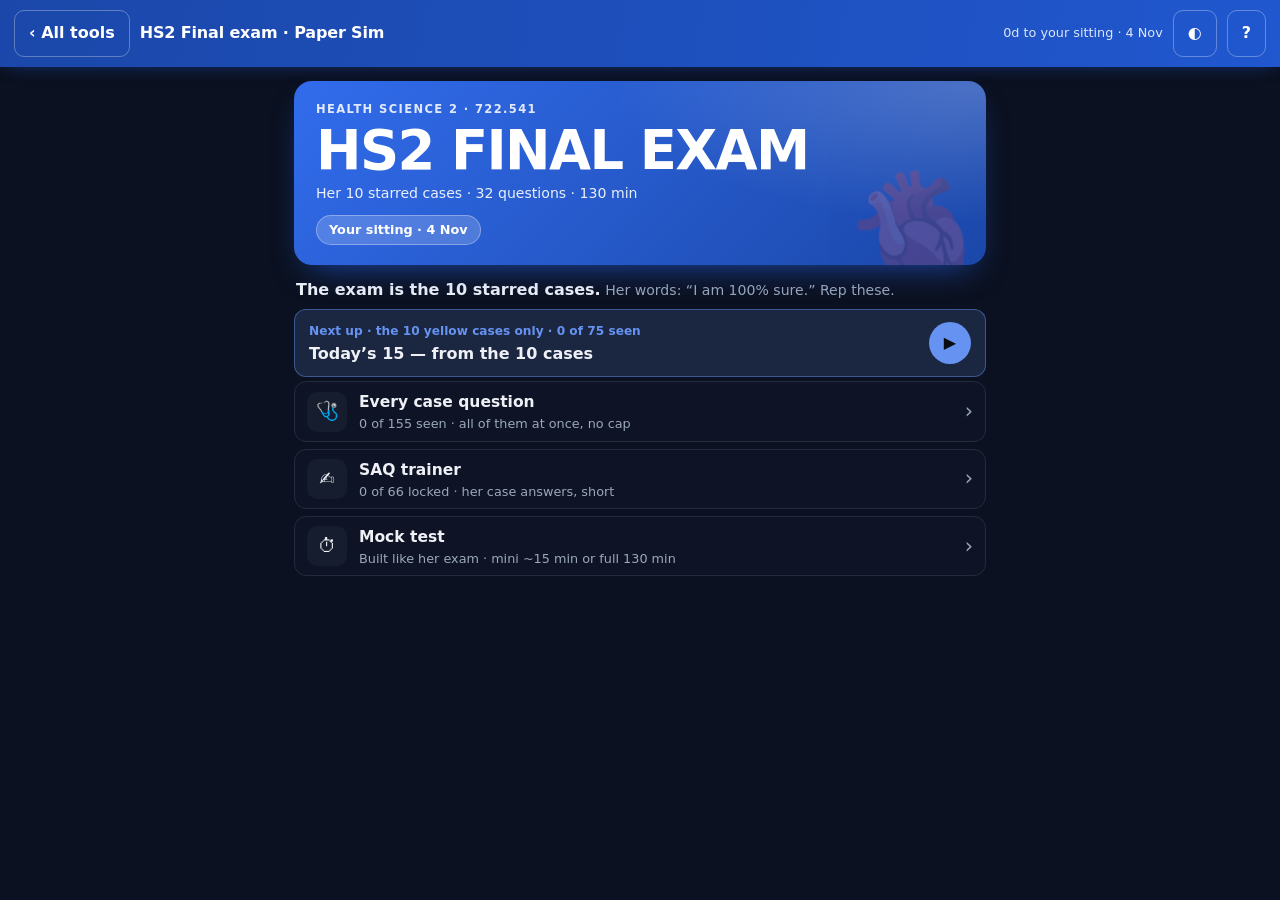
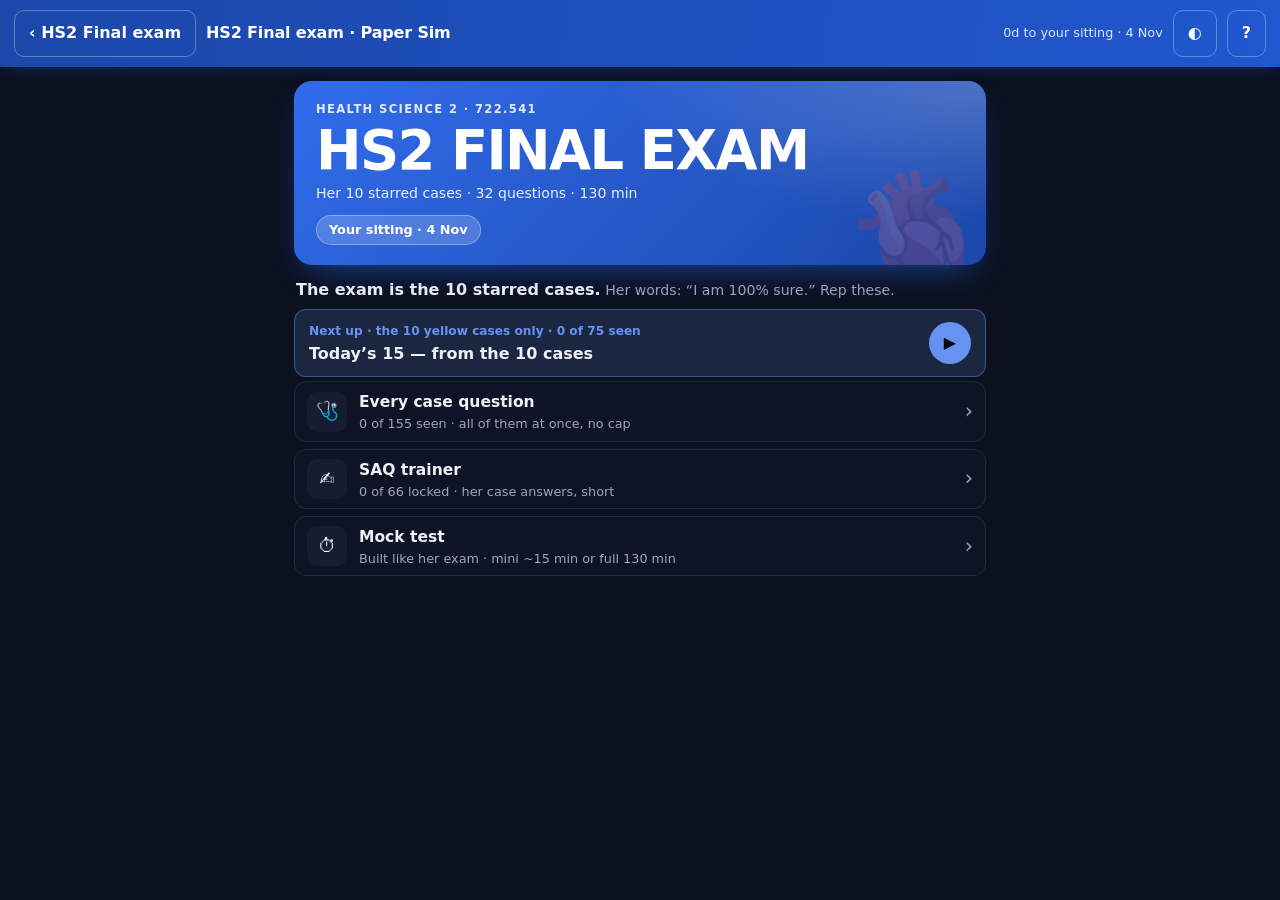
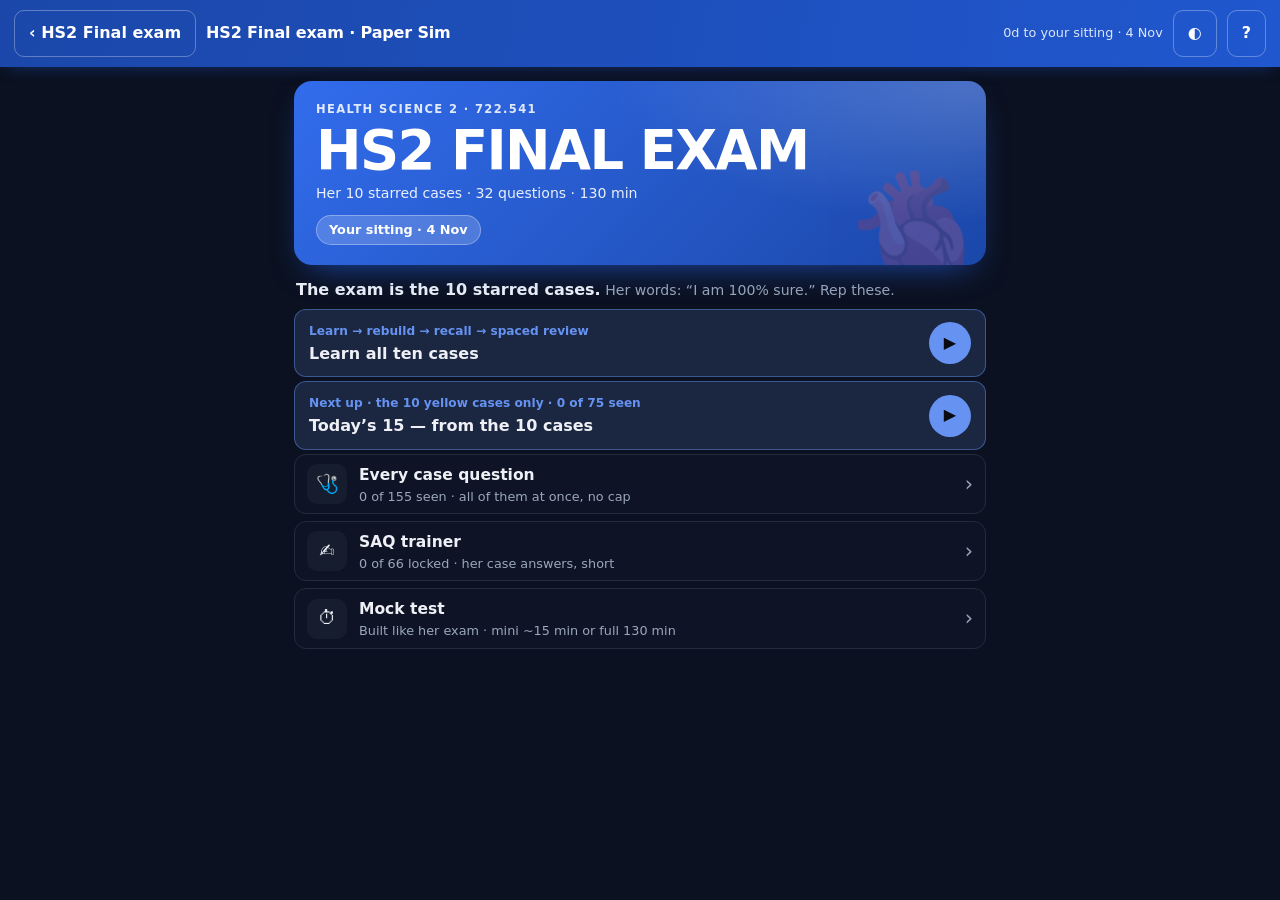
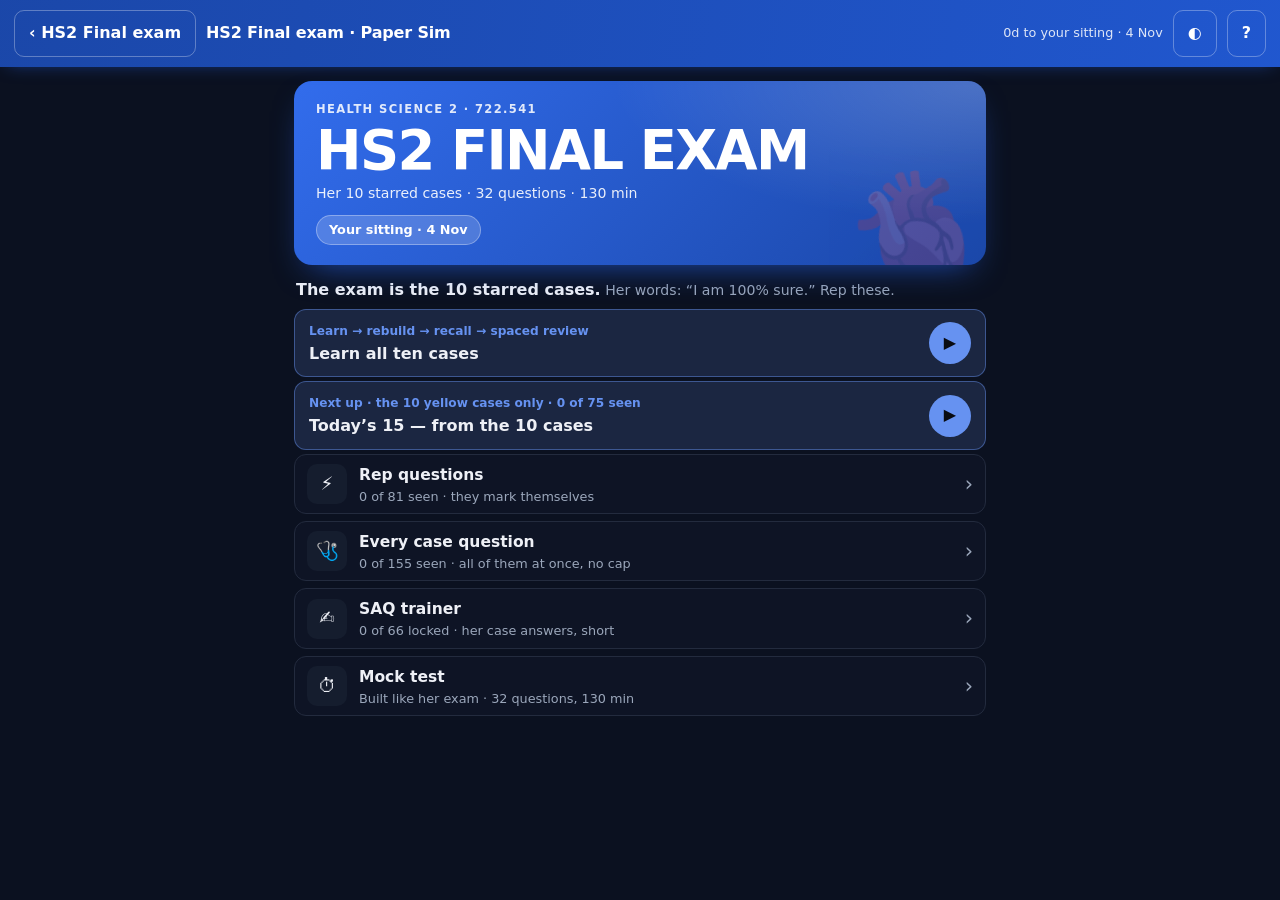
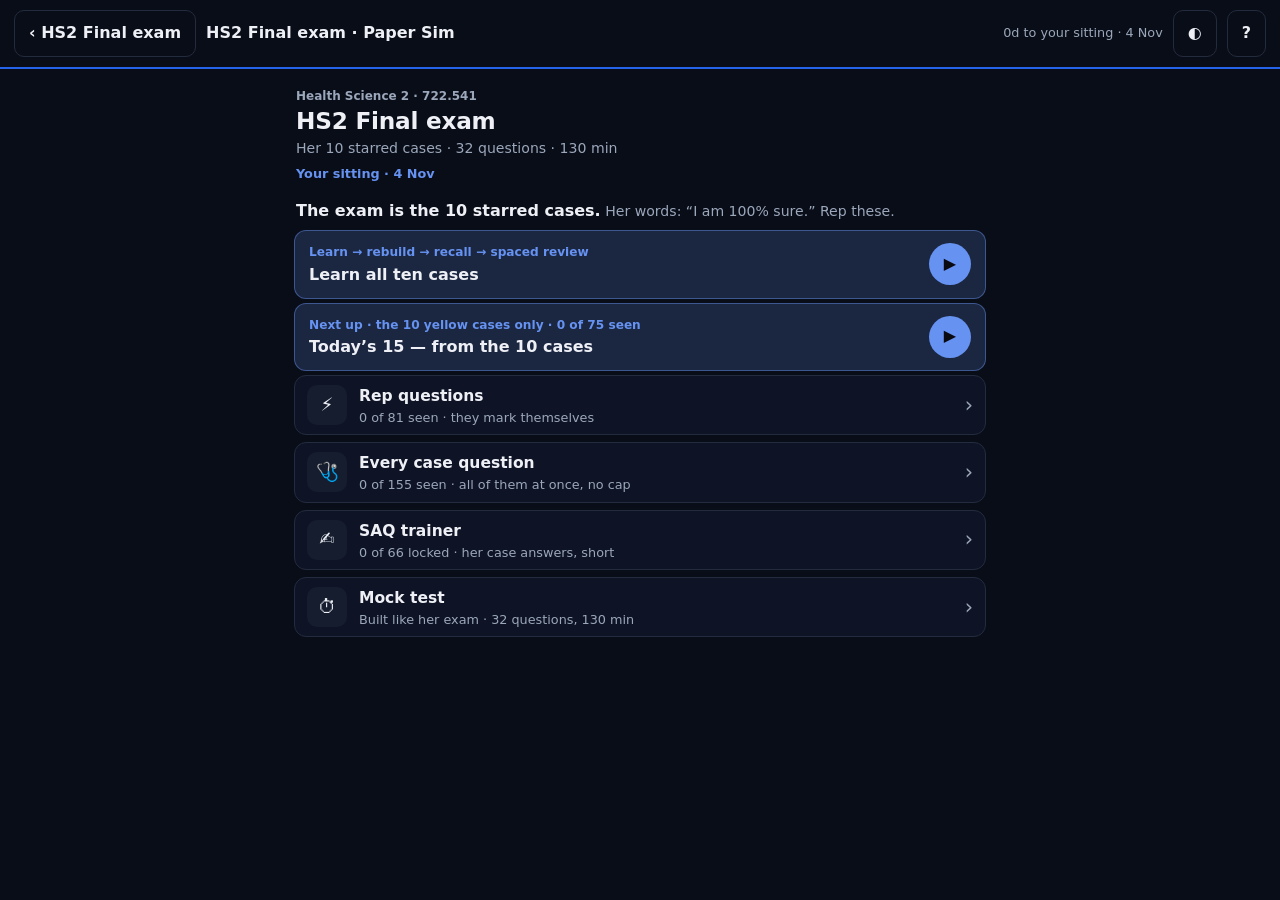
